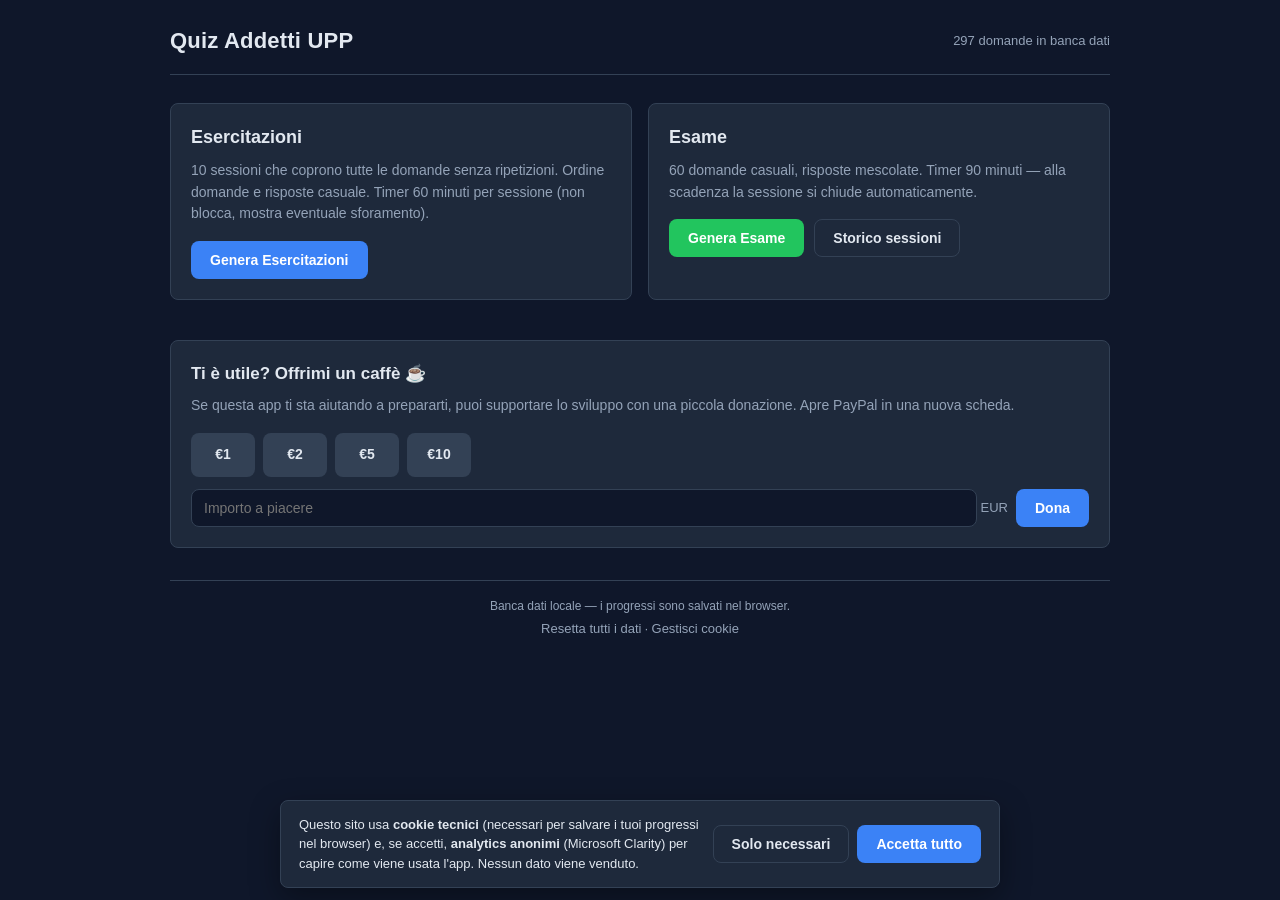
==== src/index.html @ b1b4d47c "feat: new summary page and some fix" ====
<!doctype html>
<html lang="it">
<head>
  <meta charset="utf-8" />
  <meta name="viewport" content="width=device-width, initial-scale=1" />
  <title>Quiz Addetti UPP — Generatore</title>
  <link rel="stylesheet" href="app.css" />
</head>
<body>
  <div id="app"></div>
  <script id="quiz-data" type="application/json">[{"id":1,"page":1,"question":"Lei presta servizio come Addetto all'Ufficio per il Processo presso la sezione civile di un Tribunale. Una mattina, il Magistrato referente le assegna con urgenza la predisposizione della bozza di un provvedimento su una materia che lei non ha ancora avuto modo di approfondire, precisando che il documento dovrà essere pronto entro il mattino seguente. Prima che lei possa chiedere chiarimenti o ricevere indicazioni più precise, il Magistrato si reca in udienza e risulta irreperibile per il resto della giornata. Come si comporterebbe in questa situazione?","answers":["Avvia la ricerca sulla materia, consultando le banche dati giuridiche e gli orientamenti della sezione per inquadrare il caso. Dopo aver studiato il fascicolo e identificato i nodi giuridici centrali, predispone la bozza del provvedimento. Infine, invia il documento al Magistrato via e-mail, corredandolo di una nota in cui illustra le scelte operate, segnala i punti su cui l'orientamento giurisprudenziale non è univoco e indica le questioni che richiedono un suo riscontro prima della sottoscrizione.","Visto il poco tempo disponibile, effettua una ricerca sulla materia selezionando le pronunce più immediate tra quelle reperibili nelle banche dati e concentrandosi sui nodi giuridici che ritiene più chiari. Poi, predispone una bozza parziale che riflette quanto individuato, lasciando in sospeso i passaggi argomentativi più complessi. Infine, la invia al Magistrato via e-mail, segnalando le lacune rilevate e chiedendogli le indicazioni necessarie per completarla prima della sottoscrizione.","Constatata la propria limitata familiarità con la materia, reputa che predisporre la bozza in autonomia, senza indicazioni precise, rischierebbe di produrre un risultato di scarsa utilità. Pertanto, si dedica alle attività ordinarie già pianificate, riservandosi di avviare il lavoro sulla bozza non appena il Magistrato rientrerà dall'udienza per ricevere le direttive necessarie, contando sul fatto che il tempo residuo sarà comunque sufficiente per completarla entro la mattina successiva."],"correct_index_original":0},{"id":2,"page":1,"question":"Lei è Addetto all'Ufficio per il Processo presso la sezione civile di un Tribunale. Rientrato in ufficio dopo alcuni giorni di assenza per malattia, lei constata che le comunicazioni telematiche relative ai fascicoli in sua gestione si sono accumulate senza essere state lette né smistate. Lei sa che, tra queste, potrebbero esservi depositi di atti con scadenze ravvicinate che, se non gestiti tempestivamente, rischiano di produrre ricadute sulla regolare trattazione dei procedimenti. Come si comporterebbe in questa situazione?","answers":["Effettua una ricognizione delle comunicazioni accumulate, classificandole per tipologia e urgenza, così da individuare i depositi con scadenze ravvicinate. Poi, gestisce prioritariamente questi ultimi, coordinandosi con la cancelleria per gli adempimenti necessari e informando il Magistrato delle situazioni che richiedono un intervento immediato. Infine, segnala l'accaduto al Presidente di Sezione, proponendo una procedura condivisa per evitare analoghi accumuli nei periodi di assenza futuri.","Scorre le comunicazioni accumulate basandosi sull'oggetto e sul mittente per individuare quelle che sembrano segnalare scadenze ravvicinate. Poi, si occupa della loro trasmissione tempestiva alla cancelleria per i relativi adempimenti e aggiorna il registro dei fascicoli interessati. Per le comunicazioni il cui contenuto risulta meno immediato da classificare, predispone un elenco riepilogativo e lo sottopone al Magistrato, chiedendogli indicazioni su quali casi trattare con priorità.","Passa in rassegna rapidamente le comunicazioni accumulate per fare una prima valutazione del volume di lavoro, convinto che quelle davvero urgenti siano già state intercettate dalla cancelleria nel corso dei giorni precedenti. In seguito, si concentra sui fascicoli con udienze già fissate nei giorni successivi, ritenendo che questi abbiano precedenza, e si ripromette di esaminare le comunicazioni con maggiore attenzione una volta esaurita la verifica delle udienze più imminenti."],"correct_index_original":0},{"id":3,"page":1,"question":"Lei opera come Addetto all'Ufficio per il Processo presso la sezione civile di un Tribunale. Durante la preparazione della scheda di un fascicolo in vista della prossima udienza, lei si accorge che l'ultima memoria istruttoria depositata risulta sottoscritta da un difensore diverso da quello originariamente costituito, senza che risulti alcuna nuova nomina né alcun atto di sostituzione. Lei sa che, se la questione non viene chiarita subito, potrebbe incidere sulla regolare trattazione del procedimento e richiedere un rinvio. Come si comporterebbe in questa situazione?","answers":["Si coordina con la cancelleria per verificare se vi siano atti depositati telematicamente non ancora inseriti nel fascicolo. Una volta accertata l'effettiva assenza di nomine o atti di sostituzione, redige una nota in cui documenta la questione, illustra i possibili riflessi processuali e suggerisce di richiedere alla parte interessata la regolarizzazione della nomina prima dell'udienza. Infine, la trasmette al Magistrato con anticipo, per consentirgli di adottare i provvedimenti necessari.","Segnala nella scheda preparatoria la difformità rilevata nella sottoscrizione dell'ultima memoria istruttoria, indicando al Magistrato che il difensore firmatario non corrisponde a quello originariamente costituito in giudizio. In seguito, trasmette la scheda al Magistrato, evidenziando che la regolarità della sottoscrizione andrà necessariamente verificata prima dell'udienza. Infine, si rende disponibile per effettuare eventuali ulteriori approfondimenti che il Magistrato riterrà opportuni.","Completa la scheda del fascicolo concentrandosi sulle questioni di merito che reputa rilevanti per la trattazione, considerando la difformità nella sottoscrizione una questione di carattere meramente formale che il Magistrato potrà agevolmente gestire nel corso dell'udienza. Quindi, trasmette a quest'ultimo la scheda come di consueto, ritenendo che segnalare ogni irregolarità formale riscontrata nei fascicoli rallenterebbe inutilmente il proprio lavoro di preparazione delle udienze."],"correct_index_original":0},{"id":4,"page":2,"question":"Lei è Addetto all'Ufficio per il Processo presso la sezione civile di un Tribunale. Organizzando i fascicoli per le udienze della settimana successiva, lei scopre che l'aula assegnata al Magistrato referente per una delle giornate risulta contestualmente attribuita anche ad un altro giudice della sezione per lo stesso orario. I difensori di entrambe le udienze sono già stati convocati e, qualora il problema non venisse risolto, si rischierebbe di dover rinviare almeno una delle due udienze, con conseguenti disagi per le parti. Come si comporterebbe in questa situazione?","answers":["Verifica nel sistema gestionale se vi siano ulteriori aule disponibili per quella giornata, così da avere un quadro completo della situazione. Sulla base di quanto emerso, contatta il Magistrato referente ed il Dirigente amministrativo, illustra il problema nel dettaglio e prospetta le possibili soluzioni operative, per consentire loro di adottare la decisione più adeguata nel minor tempo possibile. Infine, si mette a disposizione per supportare l'attuazione della soluzione individuata.","Sottopone il problema al Magistrato referente, illustrandogli la situazione nel dettaglio e chiedendogli di coordinarsi il prima possibile con l'altro giudice coinvolto per trovare una soluzione condivisa. Nel frattempo, verifica nel sistema gestionale se vi siano aule disponibili per quella giornata, così da fornire al Magistrato referente un'informazione utile per orientare il confronto. Infine, resta in attesa di ricevere un riscontro prima di aggiornare la programmazione della settimana.","Annota la sovrapposizione rilevata tra le questioni da tenere sotto controllo e riprende le attività di organizzazione dei fascicoli per le altre udienze in programma. Del resto, considerando che manca ancora del tempo prima delle udienze interessate, ritiene sia probabile che la situazione venga rilevata dai Magistrati coinvolti o dal personale della segreteria nel corso delle normali attività di programmazione. Se così non dovesse essere, provvederà a segnalare quanto riscontrato."],"correct_index_original":0},{"id":5,"page":2,"question":"Lei opera come Addetto all'Ufficio per il Processo presso la sezione civile di un Tribunale. Gestendo le comunicazioni successive ad un'udienza, lei si accorge che un provvedimento del Magistrato è stato inviato per errore all'indirizzo PEC del difensore della controparte anziché a quello del difensore destinatario. Il provvedimento contiene indicazioni processuali rilevanti: il difensore destinatario non ne è ancora a conoscenza, mentre la ricevuta di apertura conferma che la controparte ha già letto il messaggio. Come si comporterebbe in questa situazione?","answers":["Comunica l'errore al Magistrato, documentando l'accaduto, inclusi gli indirizzi PEC coinvolti e l'orario di invio, ed evidenziando che la controparte ha già avuto accesso a informazioni riservate. Dunque, suggerisce di valutare l'adozione di un provvedimento che neutralizzi l'asimmetria informativa creatasi tra le parti e di segnalare subito l'episodio al Responsabile della protezione dei dati dell'ufficio. Intanto, provvede all'invio corretto del provvedimento al difensore destinatario.","Provvede all'invio corretto del provvedimento al difensore destinatario, ritenendo che questa sia la priorità più urgente. Poi, informa il Magistrato, riferendogli che il provvedimento è stato recapitato per errore alla controparte e che quest'ultima ne ha già preso visione. Infine, una volta segnalata la situazione, verifica se vi siano altri errori di recapito nella stessa sessione di comunicazioni post-udienza, per accertarsi che l'episodio sia isolato, e riprende le attività ordinarie.","Trasmette il documento al legale corretto, valutando questa azione come l'intervento prioritario da effettuare. Del resto, reputa che l'errore, seppur spiacevole, abbia natura meramente tecnica e che la controparte, una volta resasi conto di aver ricevuto il messaggio per sbaglio, si asterrà sicuramente dall'utilizzarne il contenuto in modo scorretto. Infine, riprende le altre attività di comunicazione post-udienza, non reputando necessario, per il momento, informare il Magistrato dell'accaduto."],"correct_index_original":0},{"id":6,"page":2,"question":"Lei presta servizio come Addetto all'Ufficio per il Processo presso la sezione civile di un Tribunale. Organizzando il materiale in preparazione delle udienze della settimana successiva, lei constata che alcuni atti relativi a procedimenti pendenti da diversi anni, non sono stati scannerizzati e, quindi, non risultano presenti nel fascicolo telematico. Considerando che le udienze sono fissate a breve, lei è consapevole che il Magistrato, non visualizzando tali atti, rischia di non considerarli nell'ambito della trattazione. Come si comporterebbe in questa situazione?","answers":["Individua gli atti mancanti nel fascicolo telematico e verifica la presenza di originali cartacei, ordinandoli in base alla data prevista per l'udienza. Successivamente, sollecita la cancelleria per garantire la scansione prioritaria dei documenti più urgenti e, nel frattempo, informa il Magistrato mettendogli a disposizione le copie cartacee. Infine, propone una verifica sistematica dei fascicoli datati prima di ogni sessione, per intercettare tempestivamente criticità analoghe.","Rende noto al Magistrato che alcuni atti di procedimenti datati risultano assenti dal fascicolo telematico perché non digitalizzati, indicandogli i procedimenti interessati, calendarizzati nella settimana successiva. Poi, chiede alla cancelleria se sia possibile effettuare la scansione dei documenti mancanti prima della loro trattazione, verificando i tempi necessari per completare l'operazione. Infine, resta in attesa di conferma per stabilire quali fascicoli potranno essere integrati in tempo.","Prepara il materiale per le udienze basandosi sugli atti presenti nel fascicolo telematico, ritenendo che la documentazione digitalizzata rappresenti il riferimento ufficiale per la trattazione dei procedimenti. Inoltre, considera che la scansione e l'inserimento degli atti nel sistema rientrino tra le competenze della cancelleria e che, quindi, segnalare carenze nella digitalizzazione esuli dal proprio incarico. Dunque, consegna al Magistrato il materiale telematico nella sua forma attuale."],"correct_index_original":0},{"id":7,"page":3,"question":"Nell'ambito del suo incarico come Addetto all'Ufficio per il Processo con funzioni di supporto statistico presso la sezione civile di un Tribunale, il Presidente di Sezione le chiede di fornire entro il pomeriggio i dati aggiornati sui procedimenti pendenti per una riunione urgente. Verificando il registro informatico, lei constata però che numerosi esiti di udienza delle ultime settimane non sono ancora stati registrati a sistema dalla cancelleria, rendendo impossibile elaborare un report attendibile. Come si comporterebbe in questa situazione?","answers":["Informa la cancelleria della richiesta del Presidente e della necessità di inserire con urgenza i dati mancanti. Contestualmente, avvia la predisposizione del report con le informazioni già disponibili, aggiornandolo progressivamente a mano a mano che la cancelleria completa le registrazioni, per rispettare la scadenza. Infine, consegna il report al Presidente di Sezione, proponendo di stabilire una scadenza fissa settimanale per l'aggiornamento del registro da parte della cancelleria.","Contatta la cancelleria per sollecitare l'inserimento degli esiti mancanti. Poi, informa il Presidente di Sezione, riferendogli che i dati non sono aggiornati a causa delle registrazioni non ancora completate dalla cancelleria e chiedendogli se sia possibile posticipare la data di consegna del report. Infine, in attesa di un riscontro, verifica nel registro informatico quanti esiti risultino mancanti, rimandando l'elaborazione dei dati a quando la cancelleria avrà completato le registrazioni.","Ritiene che i dati disponibili offrano comunque un quadro rappresentativo della situazione. Quindi, elabora il report con le informazioni presenti nel registro e lo consegna al Presidente entro la scadenza prevista, presentandolo come un documento aggiornato e completo. Infatti, reputa che, qualora il Presidente dovesse rilevare delle incongruenze nel corso della riunione, lei potrà sempre giustificarle con la natura dinamica dei dati statistici, soggetti a continui aggiornamenti."],"correct_index_original":0},{"id":8,"page":3,"question":"Lei presta servizio come Addetto all'Ufficio per il Processo presso la sezione civile di un Tribunale. Verificando il calendario delle udienze in preparazione della settimana successiva, lei si accorge che un'udienza con diversi fascicoli è stata fissata in un giorno in cui il Magistrato referente ha comunicato di non poter essere presente per un impegno istituzionale sopraggiunto all'ultimo momento. Le comunicazioni ai difensori sono già state inviate e la data si avvicina, rendendo necessario un intervento tempestivo per evitare disagi. Come si comporterebbe in questa situazione?","answers":["Verifica nel calendario se vi siano slot disponibili nelle settimane successive per un eventuale rinvio, per fornire informazioni complete al Magistrato referente e al Presidente di Sezione. Quindi, informa questi ultimi, illustrando l'udienza coinvolta, i fascicoli iscritti e le date disponibili per il rinvio. In base alle indicazioni ricevute, si coordina con la cancelleria per predisporre gli adempimenti necessari, curando le comunicazioni ai difensori con il massimo anticipo possibile.","Informa il Magistrato referente, illustrandogli l'udienza coinvolta e i fascicoli iscritti, chiedendogli come intenda procedere per gestire il conflitto con l'impegno istituzionale sopraggiunto e rimettendo a lui ogni valutazione in merito. Intanto, recupera dai fascicoli i recapiti di tutti i difensori già convocati per quella data e li raccoglie in un elenco riepilogativo ordinato per fascicolo, per poter gestire le comunicazioni necessarie nel momento in cui la questione sarà definita.","Suppone che il Magistrato referente sia già al corrente della sovrapposizione e stia provvedendo autonomamente a gestirla, considerato che l'impegno istituzionale era stato comunicato proprio da lui. Quindi, si dedica alla preparazione degli altri fascicoli in programma e, intanto, continua a predisporre le schede dell'udienza coinvolta come di consueto, convinto che il Magistrato comunicherà eventuali modifiche al calendario con il tempo necessario per adottare i provvedimenti del caso."],"correct_index_original":0},{"id":9,"page":3,"question":"Prestando servizio come Addetto all'Ufficio per il Processo presso la sezione civile di un Tribunale, dopo una settimana di udienze particolarmente intensa, lei si trova a dover gestire contemporaneamente numerosi adempimenti post- udienza con scadenze concentrate nello stesso giorno. Le attività comprendono comunicazioni alle parti, trasmissione di atti a diversi uffici giudiziari e aggiornamento dei registri informatici, e riguardano fascicoli di natura e complessità differenti. Come si comporterebbe in questa situazione?","answers":["Analizza gli adempimenti classificandoli per urgenza e impatto processuale, privilegiando le comunicazioni alle parti con scadenze più ravvicinate e gli atti la cui mancata trasmissione potrebbe pregiudicare i diritti delle parti. Poi, definisce un ordine di priorità e informa il Presidente di Sezione, condividendo con lui il piano di lavoro elaborato. Infine, una volta approvato, procede secondo l'ordine stabilito, garantendo che gli adempimenti più critici siano completati entro i termini.","Data la mole di lavoro che si trova a gestire, decide di procedere con gli adempimenti post-udienza nell'ordine in cui si presentano, cercando di completarne il maggior numero possibile. Nello specifico, si concentra sulle comunicazioni alle parti, rimandando la trasmissione degli atti e l'aggiornamento dei registri a un momento successivo. Infine, informa il Magistrato degli adempimenti ancora in sospeso e dell'approccio operativo seguito, così da tenerlo aggiornato sulla situazione.","Valuta di iniziare dall'aggiornamento dei registri, ritenendolo il compito più immediato e facilmente completabile. Se, nonostante l'impegno profuso, si renderà conto di non riuscire a gestire tutte le attività previste entro la scadenza, informerà il Presidente di Sezione e gli chiederà come poter procedere. Del resto, reputa che, per poter garantire un lavoro di livello qualitativo, sia necessario avere tempo sufficiente per potersi occupare di ogni adempimento in modo adeguato."],"correct_index_original":0},{"id":10,"page":4,"question":"Lei è stato da poco assegnato come Addetto all'Ufficio per il Processo presso la sezione civile di un Tribunale. Verificando il calendario delle udienze in preparazione della settimana successiva, lei constata che un fascicolo per il quale il Magistrato aveva già disposto la rimessione in decisione risulta nuovamente fissato a udienza dalla cancelleria. I difensori delle parti hanno già ricevuto comunicazione della nuova data e il Magistrato non è ancora a conoscenza dell'accaduto. Come si comporterebbe in questa situazione?","answers":["Consulta il sistema informatico per accertare che la disposizione di rimessione in decisione sia stata correttamente registrata. Quindi, informa il Magistrato dell'accaduto e, parallelamente, si coordina con la cancelleria per revocare la convocazione ai difensori già comunicata, garantendo che vengano avvisati con il massimo anticipo possibile. Infine, estende la verifica anche agli altri fascicoli in calendario, accertando che non vi siano ulteriori errori analoghi da correggere.","Segnala l'errore alla cancelleria, illustrando la situazione e chiedendo al personale di revocare la convocazione già inviata ai difensori. Quindi, riprende le altre attività di preparazione delle udienze in programma, annotando nel proprio registro di lavoro l'accaduto per tenerne traccia e verificare che, nei giorni successivi, la cancelleria abbia provveduto alla revoca e che i difensori siano stati correttamente avvisati. In caso contrario, provvederà ad informare il Magistrato.","Dopo aver riscontrato l'errore, prova ad accedere al sistema informatico per rimuove autonomamente il fascicolo dal calendario delle udienze, ritenendo che questa sia la soluzione più rapida per correggere subito la situazione. Successivamente, riprende le altre attività di preparazione dei fascicoli, convinto di aver gestito la questione nel modo più efficiente possibile, senza creare allarmismi, e che la modifica apportata al sistema sia sufficiente a regolarizzare la criticità rilevata."],"correct_index_original":0},{"id":11,"page":4,"question":"Svolgendo una ricerca giurisprudenziale come Addetto all'Ufficio per il Processo presso la sezione civile di un Tribunale su un gruppo di cause seriali, lei scopre che l'orientamento consolidato della sezione, su cui si basa la trattazione di queste cause, poggia su una pronuncia che è stata successivamente cassata dalla Corte di Cassazione. Questa circostanza potrebbe incidere significativamente sulla definizione di tutti i procedimenti analoghi ancora pendenti. Come si comporterebbe in questa situazione?","answers":["Approfondisce la pronuncia della Cassazione, ricostruendone il contenuto e valutandone le implicazioni per ciascuna delle cause seriali. Poi, predispone una nota per il Magistrato, in cui illustra il contrasto tra l'orientamento consolidato e il nuovo indirizzo della Corte, evidenziando i procedimenti che potrebbero richiedere una revisione dell'impostazione seguita. Infine, la trasmette al Magistrato, per consentirgli di valutare come ridefinire l'approccio alla trattazione delle cause.","Esamina la pronuncia della Cassazione, cercando di coglierne i tratti essenziali rispetto all'orientamento consolidato della sezione. Quindi, trasmette al Magistrato gli estremi della pronuncia, segnalando che potrebbe incidere sulla trattazione delle cause seriali. Infine, circoscrive la propria analisi alle cause con udienza più ravvicinata, predisponendo una sintesi delle possibili implicazioni processuali, e rimanda l'esame dei restanti procedimenti ad un momento successivo.","Individua la pronuncia della Corte di Cassazione e la inserisce nel materiale giurisprudenziale da trasmettere al Magistrato, considerandola una fonte utile per completare il quadro di riferimento relativo alle cause seriali. Successivamente, invia il materiale al Magistrato nella forma in cui è stato raccolto, ritenendo che aggiungere commenti o valutazioni personali alle pronunce raccolte potrebbe introdurre inesattezze interpretative. Infine, riprende le altre attività in programma."],"correct_index_original":0},{"id":12,"page":4,"question":"Nel corso del suo servizio come Addetto all'Ufficio per il Processo presso la sezione civile di un Tribunale, riesaminando una scheda preparatoria già consegnata al Magistrato, lei si accorge di aver commesso un errore: ha indicato che tutte le parti si sono regolarmente costituite, mentre in realtà una di esse risulta assente dal giudizio. Lei sa che il Magistrato potrebbe aver già impostato la trattazione sulla base di questa informazione errata e che l'udienza è prevista tra due giorni. Come si comporterebbe in questa situazione?","answers":["Verifica nel fascicolo lo stato effettivo della parte indicata come assente, accertando se si tratti di una contumacia da dichiarare o di una costituzione tardiva non ancora registrata. Quindi, informa il Magistrato dell'errore commesso, trasmettendogli una scheda corretta che riflette la situazione reale delle parti. Infine, estende la verifica agli altri elementi della scheda, accertando che non vi siano ulteriori imprecisioni da correggere prima dell'udienza.","Contatta il Magistrato per segnalargli l'errore commesso nella scheda, illustrandogli la difformità riscontrata tra quanto indicato e la situazione reale delle parti in giudizio. In seguito, gli invia una e-mail con un riepilogo di quanto comunicato, così da consentirgli di impostare correttamente la trattazione prima dell'udienza. Infine, aggiorna la scheda nel proprio registro di lavoro, annotando la correzione apportata e le informazioni trasmesse al Magistrato.","Provvede alla correzione della scheda, aggiornando l'indicazione relativa alla parte non costituita, e la ritrasmette al Magistrato. In seguito, annota la correzione apportata, così da tenerne traccia e fornire eventuali spiegazioni qualora le venissero richieste. Infine, riprende le altre attività, convinto che il giudice, consultando la versione aggiornata, disponga di tutte le informazioni necessarie per impostare correttamente la trattazione prima dell'udienza."],"correct_index_original":0},{"id":13,"page":5,"question":"Prestando servizio come Addetto all'Ufficio per il Processo presso la sezione civile di una Corte d'Appello, durante lo spoglio di un fascicolo, lei rileva che i verbali delle udienze istruttorie di primo grado non sono stati inclusi nella trasmissione degli atti da parte del Tribunale, rendendo impossibile ricostruire la base fattuale della sentenza impugnata. L'udienza d'appello è fissata tra dieci giorni e il Tribunale, da lei già contattato, non è ancora in grado di indicarle quando provvederà alla trasmissione. Come si comporterebbe in questa situazione?","answers":["Informa della situazione il Magistrato relatore- referente, illustrandogli le lacune documentali riscontrate e le possibili ricadute sulla trattazione. Parallelamente, invia una richiesta formale al Tribunale sollecitando la trasmissione urgente dei verbali, fissando un termine compatibile con la data dell'udienza. Infine, segnala la criticità al Presidente di Sezione, fornendogli un quadro completo della situazione e dei contatti già avviati, così da tenerlo aggiornato sull'evolversi della questione.","Chiama nuovamente il Tribunale per sollecitare la trasmissione urgente dei verbali mancanti, evidenziando la data imminente dell'udienza e chiedendo al personale di fornirle almeno una stima dei tempi necessari. In seguito, informa della situazione il Magistrato relatore-referente, evidenziando che lei ha già provveduto a richiedere quanto necessario. Infine, continua ad occuparsi delle attività di spoglio dei fascicoli, augurandosi che il Tribunale le fornisca aggiornamenti il prima possibile.","Una volta riscontrata la mancanza dei verbali nel fascicolo, annota la lacuna nella scheda preparatoria che trasmette al Magistrato relatore-referente, segnalando la questione tra gli elementi da verificare prima dell'udienza. Successivamente, riprende le attività di spoglio degli altri fascicoli, ritenendo che i dieci giorni ancora disponibili costituiscano un margine sufficiente affinché il Tribunale, preventivamente avvisato, provveda autonomamente a integrare tutta la documentazione mancante."],"correct_index_original":0},{"id":14,"page":5,"question":"Nel ruolo di Addetto all'Ufficio per il Processo presso l'UPP intersezionale di una Corte d'Appello, lei gestisce le spese prenotate a debito. Svolgendo tale attività, constata che, per diverse decine di procedimenti definiti, i relativi Fogli Notizie non sono mai stati chiusi, generando un significativo arretrato. In questo contesto, il Dirigente amministrativo la informa che è imminente una verifica ministeriale sulla regolarità di questi adempimenti e le chiede di intervenire con urgenza. Come si comporterebbe in questa situazione?","answers":["Mappa l'arretrato distinguendo i Fogli Notizie per anno di definizione e complessità degli adempimenti residui. Su questa base, predispone un piano di recupero con priorità e tempistiche specifiche, e lo sottopone al Dirigente, proponendogli un raccordo operativo con la cancelleria per la gestione dell'arretrato. Una volta ottenuta l'approvazione, avvia le chiusure secondo le priorità individuate, fornendo aggiornamenti periodici al Dirigente in vista della verifica ministeriale.","Sceglie di avviare la lavorazione dai Fogli Notizie che, a suo giudizio, possano essere chiusi più rapidamente, per completare il maggior numero possibile di chiusure prima della verifica. Intanto, informa il Dirigente dell'intervento in corso e del criterio adottato, rinviando ad un momento successivo la lavorazione dei fascicoli più complessi. Infatti, spera che il recupero della parte più consistente dell'arretrato sia sufficiente a superare positivamente il controllo ministeriale.","Parte dal presupposto che l'attivazione di un piano straordinario di recupero dell'arretrato esuli dalle proprie ordinarie attribuzioni, che riguardano la gestione corrente dei Fogli Notizie. Dunque, intensifica la lavorazione dei fascicoli che le pervengono, seguendo la normale procedura, rendicontando al Dirigente il carico progressivamente smaltito. Infatti, ritiene che il potenziamento della gestione ordinaria contribuisca nel tempo a ridurre il volume complessivo dell'arretrato."],"correct_index_original":0},{"id":15,"page":5,"question":"Nell'ambito del suo incarico come Addetto all'Ufficio per il Processo presso la sezione civile di un Tribunale, lei riceve dalla cancelleria un fascicolo il cui termine per le verifiche preliminari ex art. 171- bis c.p.c. scade tra soli tre giorni. Il fascicolo presenta numerose questioni da esaminare, tra cui la regolarità delle notifiche e la completezza del contraddittorio, e il Magistrato attende i risultati per adottare i provvedimenti del caso. Come si comporterebbe in questa situazione?","answers":["Stabilisce un ordine di priorità tra le questioni da esaminare in base alla loro rilevanza processuale e avvia le verifiche partendo da quelle più urgenti. Poi, tenendo conto di quanto emerso, predispone un documento riepilogativo per il Magistrato, illustrando gli esiti delle verifiche effettuate. Infine, lo trasmette al giudice evidenziando per ciascuna questione gli elementi rilevanti ai fini della decisione, per consentirgli di adottare i provvedimenti necessari prima della scadenza.","Avvia le verifiche preliminari partendo dalle questioni che ritiene più immediate, concentrandosi sulla regolarità delle notifiche e sulla completezza del contraddittorio. Poi, effettua un breve elenco delle criticità riscontrate e lo trasmette via e mail al Magistrato, riferendogli che alcune questioni potrebbero richiedere un suo intervento prima della scadenza. Infine, prosegue con le verifiche sulle questioni che risultano ancora da esaminare, cercando di completarle nei giorni residui.","Ricevuto il materiale dalla cancelleria, concentra le proprie verifiche sulla regolarità delle notifiche, reputandola la questione più rilevante tra quelle da esaminare entro la scadenza. Quindi, trasmette al Magistrato un riscontro basato esclusivamente su questa verifica, convinto che le altre questioni preliminari rientrino nelle valutazioni di competenza del giudice e che il proprio contributo si esaurisca nel controllo degli aspetti più strettamente formali del procedimento."],"correct_index_original":0},{"id":16,"page":6,"question":"Operando come Addetto all'Ufficio per il Processo presso la sezione civile di un Tribunale, lei gestisce la trasmissione dei fascicoli alla Corte di Cassazione. Nell'espletamento di tale attività, lei riceve comunicazione che un fascicolo inviato alcune settimane prima, è stato restituito dalla Suprema Corte con una nota che si limita a segnalare genericamente l'incompletezza della documentazione, senza indicare nel dettaglio quali atti risultino mancanti. Lei sa che il termine previsto per la regolarizzazione del fascicolo è ravvicinato. Come si comporterebbe in questa situazione?","answers":["Confronta l'elenco degli atti trasmessi con la documentazione ordinariamente richiesta per i ricorsi per Cassazione, individuando le possibili omissioni. Sulla base di quanto emerso, contatta la cancelleria della Suprema Corte per ottenere conferma sulle lacune individuate e orientare con precisione la regolarizzazione. Infine, integra il fascicolo con gli atti risultati mancanti, verifica che la documentazione sia completa e procede con la nuova trasmissione entro la scadenza.","Chiede alla cancelleria della Suprema Corte informazioni più specifiche sull'oggetto della restituzione, augurandosi di ottenere un riscontro il prima possibile che le permetta di rispettare la scadenza. Intanto, scorre la documentazione inviata per confrontarla mentalmente con quella usualmente richiesta in Cassazione, così da orientarsi su quali possano essere state le criticità. Una volta ottenute le indicazioni, integra il fascicolo e procede con la nuova trasmissione.","Trattandosi di una nota generica priva di indicazioni operative, si aspetta che la cancelleria della Suprema Corte invii chiarimenti più dettagliati nei giorni immediatamente successivi. Dunque, per non rischiare di introdurre integrazioni errate o superflue sul fascicolo, ritiene preferibile non adottare iniziative autonome e attendere istruzioni più circostanziate, nella ragionevole aspettativa che queste pervengano prima della scadenza prevista per la regolarizzazione."],"correct_index_original":0},{"id":17,"page":6,"question":"Prestando servizio come Addetto all'Ufficio per il Processo presso la sezione penale di un Tribunale, durante la preparazione dei fascicoli per l'udienza del giorno successivo, lei scopre che un'istanza di dissequestro depositata dal difensore settimane prima, a causa di un sovraccarico di cancelleria, non è stata inserita nel fascicolo né sottoposta al Magistrato. L'udienza di domani è fissata per la decisione nel merito del procedimento e la mancata trattazione dell'istanza comporterebbe un rinvio, con ulteriore dilatazione dei tempi e pregiudizio per l'imputato. Come si comporterebbe in questa situazione?","answers":["Recupera l'istanza tra gli atti non ancora lavorati dalla cancelleria e la inserisce all'interno del relativo fascicolo processuale. Poi, predispone una nota dettagliata che illustra la pendenza e la sua urgenza, trasmettendola lo stesso giorno al Magistrato in vista dell'udienza. Infine, verifica personalmente la completezza degli atti a supporto dell'istanza, così da consentire al Magistrato una piena valutazione e la regolare trattazione dell'udienza del giorno successivo.","Informa il Magistrato del disguido rilevato, riferendogli a grandi linee la situazione e la prossimità dell'udienza fissata per il giorno successivo. Intanto, chiede alla cancelleria di provvedere appena possibile all'inserimento formale dell'atto nel fascicolo processuale, in modo da regolarizzare la posizione. Per il resto, spera che questi adempimenti siano portati a termine in tempo utile per permettere al Magistrato di esaminare l'istanza e di trattare l'udienza senza rinvii.","Presume che un eventuale rinvio dell'udienza rientri nella prassi ordinaria del procedimento penale e non comporti conseguenze tali da richiedere un intervento straordinario sulla situazione. Pertanto, decide di sottoporre l'istanza al Magistrato direttamente il giorno successivo, al momento della trattazione del merito. Del resto, ritiene che il giudice, dopo aver ricevuto la comunicazione in udienza, possa valutare autonomamente la questione nei tempi che riterrà più opportuni."],"correct_index_original":0},{"id":18,"page":6,"question":"Nell'ambito del suo incarico come Addetto all'Ufficio per il Processo presso la sezione civile di un Tribunale, durante la preparazione dei fascicoli per l'udienza fissata tra due giorni, lei individua tra le comunicazioni telematiche pervenute all'ufficio una dichiarazione con cui un testimone, la cui deposizione è stata ammessa dal Magistrato, comunica l'impossibilità a presentarsi per gravi motivi di salute. Il Magistrato e i difensori delle parti non sono ancora a conoscenza dell'accaduto. Come si comporterebbe in questa situazione?","answers":["Verifica che la dichiarazione del testimone riporti le motivazioni dell'impedimento e gli elementi necessari per la sua valutazione. Poi, la trasmette al Magistrato, corredandola di una nota in cui illustra le possibili implicazioni per la trattazione dell'udienza. Infine, dopo un confronto con il Magistrato, si raccorda con la cancelleria per predisporre le comunicazioni ai difensori delle parti, così da consentire a questi ultimi di adottare le iniziative processuali del caso.","Trasmette la dichiarazione del testimone al Magistrato, riferendogli dell'impedimento comunicato e sottolineando la prossimità dell'udienza. Contestualmente, segnala la situazione alla cancelleria, chiedendole di provvedere alle comunicazioni ai difensori delle parti, ritenendo che informarli tempestivamente sia la priorità più urgente da gestire. Successivamente, torna da occuparsi della preparazione degli altri fascicoli previsti per l'udienza del giorno successivo.","Risponde alla comunicazione del testimone confermandogli che l'ufficio ha preso atto dell'impedimento e che la situazione verrà gestita nelle sedi opportune. Quindi, archivia la dichiarazione nel fascicolo telematico, annotandola tra le comunicazioni ricevute in vista dell'udienza. Infine, continua con la preparazione degli altri fascicoli, convinto che la conferma di ricezione inviata al testimone costituisca un adempimento sufficiente a gestire formalmente la situazione."],"correct_index_original":0},{"id":19,"page":7,"question":"In qualità di Addetto all'Ufficio per il Processo presso la sezione civile di un Tribunale, durante la verifica della completezza documentale di un fascicolo in vista della prossima udienza, lei constata che il contributo unificato risulta versato in misura insufficiente rispetto al valore effettivo della causa. Il procedimento è in corso da diversi mesi e si sono già svolte due udienze ma l'irregolarità non è mai stata rilevata, con possibili ricadute sulla regolarità amministrativa del procedimento. Come si comporterebbe in questa situazione?","answers":["Ricostruisce l'entità della differenza tra la somma versata e quella effettivamente dovuta in base al valore della causa risultante dagli atti. Successivamente, informa il Dirigente amministrativo dell'accaduto, illustrandogli l'irregolarità e segnalando la necessità di adottare il provvedimento di integrazione del contributo nei confronti della parte interessata. A questo proposito, si coordina con la cancelleria per avviare i relativi adempimenti e risolvere subito la criticità rilevata.","Comunica al Dirigente l'irregolarità rilevata nel versamento del contributo unificato, riferendogli che la somma versata risulta insufficiente rispetto al valore effettivo della causa e che l'omissione è passata inosservata nel corso delle due udienze già svolte. Poi, non appena il Dirigente le riferirà come risolvere la problematica, lei provvederà a contattare la cancelleria per procedere con i relativi adempimenti. Intanto, riprende la verifica documentale degli altri fascicoli in programma.","Poiché l'omissione è passata inosservata per mesi e il procedimento è proseguito regolarmente, ritiene che intervenire ora rischierebbe soltanto di creare difficoltà e che la problematica potrà essere risolta anche al termine del giudizio. Quindi, decide di riprendere la verifica documentale degli altri fascicoli in programma per l'udienza della settimana successiva, considerando la questione di scarsa rilevanza pratica rispetto alle priorità più immediate di cui lei deve occuparsi."],"correct_index_original":0},{"id":20,"page":7,"question":"Nel ruolo di Addetto all'Ufficio per il Processo presso la sezione civile di un Tribunale, effettuando una ricognizione dei fascicoli pendenti, lei individua un procedimento contrassegnato come urgente che non registra alcuna attività da oltre due mesi. Il Magistrato assegnatario è in congedo per malattia prolungata e il fascicolo non è stato riassegnato, poiché la sua specifica urgenza non era stata segnalata alla Presidenza di sezione al momento del congedo. Dall'esame degli atti, emergono istanze delle parti che necessitano di essere prontamente esaminate. Come si comporterebbe in questa situazione?","answers":["Prende in esame gli atti in questione per individuare le istanze che richiedono un intervento tempestivo. Poi, predispone una nota per la Presidenza di sezione, illustrando la criticità rilevata, proponendo la riassegnazione urgente del procedimento e allegando l'elenco delle istanze che necessitano di una pronta disamina. Infine, propone alla Presidenza di estendere la ricognizione anche agli altri fascicoli del Magistrato in congedo, per intercettare eventuali situazioni analoghe.","Decide di esaminare le istanze più recenti per farsi un'idea della situazione, non ritenendo necessario approfondire nel dettaglio le scadenze processuali e le altre pendenze del fascicolo, almeno per il momento. Sulla base di quanto rilevato, predispone una breve comunicazione per la Presidenza di sezione, descrivendo l'inattività del procedimento. Poi, riprende la ricognizione degli altri fascicoli, augurandosi che la questione venga presa in carico e risolta il prima possibile.","Ragiona sul fatto che, se il fascicolo fosse davvero urgente, le parti avrebbero già sollecitato l'ufficio nel corso dei due mesi trascorsi, e che l'iniziale qualificazione di urgenza risulti ormai smentita dal concreto andamento del procedimento. Quindi, non ritiene necessario attivarsi con apposite segnalazioni alla Presidenza di sezione e riprende la ricognizione degli altri fascicoli, convinto che la questione sarà ripresa direttamente dal Magistrato titolare al rientro dal congedo."],"correct_index_original":0},{"id":21,"page":7,"question":"Lei lavora come Addetto all'Ufficio per il Processo presso la sezione civile di un Tribunale. Verificando le comunicazioni di un procedimento con udienza imminente, constata che, nonostante una parte abbia revocato il mandato al proprio difensore e nominato un nuovo legale, le comunicazioni processuali continuano ad essere erroneamente inviate alla PEC del difensore revocato, con pregiudizio del diritto di difesa della parte che non ha ricevuto le comunicazioni. Come si comporterebbe in questa situazione?","answers":["Identifica gli estremi del nuovo difensore dalla nomina depositata agli atti e verifica il suo indirizzo PEC sull'Albo degli avvocati. Poi, invia al Magistrato una nota, illustrando la situazione riscontrata e sottolineando la presenza nel fascicolo di una nuova nomina. Infine, si raccorda con la cancelleria per l'invio dei nuovi avvisi, indicando il recapito corretto a cui indirizzare le comunicazioni e facendo in modo che si proceda all'inserimento a sistema dell'indirizzo PEC corretto.","Controlla l'indirizzo PEC dalla nomina depositata agli atti e lo comunica alla cancelleria, affinché quest'ultima provveda all'espletamento di tutti gli adempimenti necessari. Poi, segnala al Magistrato la difformità rilevata nel flusso delle comunicazioni, ancora erroneamente inviate alla PEC del difensore revocato. Infine, riprende la verifica delle altre notifiche in programma, ritenendo di avere fornito alla cancelleria tutti gli elementi utili all'adozione dei provvedimenti del caso.","Ritenendo che la gestione delle comunicazioni processuali sia di competenza esclusiva della cancelleria, trasmette a quest'ultima la segnalazione dell'irregolarità, così che vengano posti in essere tutti gli adempimenti tecnici e procedurali necessari al rinnovo delle comunicazioni nei confronti del nuovo difensore costituito. Successivamente, considerando conclusa la propria attività sul procedimento in questione, torna ad occuparsi della verifica delle altre attività ordinarie."],"correct_index_original":0},{"id":22,"page":8,"question":"Da diversi mesi lei lavora come Addetto all'Ufficio per il Processo presso la sezione civile di un Tribunale. Effettuando un controllo sui registri, individua un procedimento classificato come definito nel sistema informatico che, dall'esame del fascicolo cartaceo, risulta invece ancora pendente: l'ultima udienza si era conclusa con un rinvio, correttamente verbalizzato ma non registrato a sistema. Le parti non hanno ricevuto alcuna comunicazione ufficiale sulla nuova data di udienza e sono in attesa da alcune settimane. Come si comporterebbe in questa situazione?","answers":["Incrocia i dati del sistema informatico con il verbale dell'ultima udienza, verificando la data stabilita per il rinvio. Poi, si raccorda con la cancelleria, illustrando la discrepanza e proponendo di disporre l'aggiornamento del registro informatico con la nuova data, da comunicare tempestivamente alle parti. Infine, ripercorre i passaggi procedurali, dall'udienza allo scarico a sistema, per individuare in quale fase si sia prodotta l'omissione e per cercare di circoscriverne le cause.","Cerca di verificare nel verbale dell'ultima udienza la data del rinvio, per avere conferma del giorno esatto che dovrà essere comunicato alle parti. Poi, mette al corrente il Responsabile dell'Ufficio dell'incongruenza rilevata tra la documentazione del fascicolo cartaceo e le risultanze del registro digitale. Infine, tiene traccia della segnalazione nel proprio prospetto di lavoro, in caso di richieste di chiarimento, lasciando che la situazione sia gestita interamente dalla cancelleria.","Classifica l'anomalia riscontrata come un semplice errore tecnico di scarico, destinato ad essere intercettato dai controlli periodici che la cancelleria effettua sui registri informatici. Di conseguenza, si limita a riportare quanto rilevato tra le segnalazioni raccolte durante il proprio turno di lavoro, persuaso che la verifica interna porterà tempestivamente alla correzione dell'errore e alla regolarizzazione del procedimento, senza necessità di ulteriori iniziative da parte sua."],"correct_index_original":0},{"id":23,"page":8,"question":"Lei è Addetto all'Ufficio per il Processo presso la sezione civile di un Tribunale. Un collega AUP, entrato in servizio da poche settimane, le chiede continuamente assistenza e chiarimenti per attività di base come l'inserimento dei dati nei registri informatici e la redazione delle schede preparatorie per le udienze, con continue interruzioni che rallentano significativamente il suo lavoro. Peraltro, l'ufficio non ha previsto alcun percorso di affiancamento strutturato per i nuovi arrivati. Come si comporterebbe in questa situazione?","answers":["Concorda con il collega alcuni momenti dedicati nella giornata in cui affrontare dubbi e chiarimenti, così da evitare che le interruzioni compromettano lo svolgimento del proprio lavoro. Poi, condivide con lui i principali strumenti operativi, come checklist e procedure di riferimento, per favorirne l'autonomia nelle attività di base. Infine, segnala la situazione al Presidente di Sezione e al Direttore di sezione, proponendo l'attivazione di un percorso di affiancamento strutturato per i nuovi arrivati.","Risponde alle richieste del collega a mano a mano che le vengono poste, cercando di dargli indicazioni utili. Nel frattempo, gli suggerisce di annotare i dubbi ricorrenti e di sottoporglieli in un'unica occasione, in un momento più opportuno della giornata, per ridurre le interruzioni. Si augura che, con il passare delle settimane e la graduale familiarizzazione con le procedure dell'ufficio, il collega acquisisca maggiore autonomia nello svolgimento delle attività di base.","Interpreta la situazione come una normale fase di assestamento del nuovo arrivato, destinata a risolversi con la pratica quotidiana e il supporto dei colleghi. Pertanto, invita il collega a cercare le informazioni nei documenti di riferimento dell'ufficio prima di rivolgersi a lei, considerando l'autoapprendimento parte essenziale del processo di inserimento. Del resto, è fiducioso che, con il passare del tempo, il collega saprà organizzarsi nello svolgimento delle sue attività."],"correct_index_original":0},{"id":24,"page":8,"question":"Lavorando come Addetto all'Ufficio per il Processo presso la sezione penale di un Tribunale, lei verifica la regolarità delle notifiche disposte dalla Procura in vista delle udienze fissate nelle prossime settimane. Durante i controlli però, constata che per quattro procedimenti le notifiche non sono state ancora eseguite e i termini per garantire la regolarità della citazione sono ormai stretti. La Procura, da lei contattata, comunica difficoltà operative nel completare gli adempimenti in tempo. Come si comporterebbe in questa situazione?","answers":["Passa al vaglio i quattro procedimenti, identificando quali notifiche risultano mancanti, le date delle relative udienze e i termini specifici da rispettare. In seguito, sulla base di questo quadro, predispone una nota per il Magistrato, illustrandogli la criticità e proponendo le soluzioni praticabili, tra le quali il rinvio preventivo delle udienze più a rischio. Infine, dopo essersi confrontato con il Magistrato, sollecita la Procura affinché predisponga le notifiche il prima possibile.","Riferisce verbalmente al Magistrato la situazione riscontrata sui quattro procedimenti, evidenziando le difficoltà che le sono state comunicate dalla Procura e la prossimità dei termini di notifica. Nel frattempo, prova a sollecitare nuovamente la Procura perché completi quanto prima gli adempimenti mancanti. Infatti, conta sul fatto che, grazie ai solleciti ripetuti, le notifiche possano essere eseguite in tempo utile per consentire la regolare trattazione delle udienze previste.","Inquadra la situazione come una questione di natura operativa, da risolvere attraverso un coordinamento diretto con la Procura, al fine di assicurare il recupero delle notifiche mancanti entro i termini previsti. Per questo motivo, sottopone la problematica al Dirigente amministrativo, riconoscendolo come la figura più adatta ad attivare i necessari raccordi in vista delle udienze imminenti e augurandosi che la direzione proceda con la tempestività richiesta dalla situazione."],"correct_index_original":0},{"id":25,"page":9,"question":"Nel ruolo di Addetto all'Ufficio per il Processo presso la sezione civile di una Corte d'Appello, svolgendo le verifiche previste dall'art. 348-bis c.p.c., lei rileva che la costituzione dell'appellato in un procedimento reca una ricevuta di accettazione elettronica e una ricevuta di avvenuta consegna con date diverse. La discrepanza, di tre giorni, potrebbe determinare la tempestività o tardività della costituzione, con conseguenze rilevanti sulla trattazione dell'appello incidentale. Come si comporterebbe in questa situazione?","answers":["Raccoglie gli elementi necessari a chiarire la questione, verificando le date riportate sulle due ricevute e individuando gli orientamenti giurisprudenziali sul tema. Sulla base del quadro ricostruito, predispone una nota per il Magistrato relatore-referente, illustrando la discrepanza, il profilo giuridico coinvolto e le pronunce rilevanti della Corte di Cassazione. Infine, inserisce gli orientamenti individuati nella banca dati sezionale, rendendoli disponibili per la trattazione di casi analoghi.","Avverte il Magistrato relatore-referente della discrepanza rilevata nel corso delle verifiche, trasmettendogli copia delle due ricevute con le rispettive date e sottolineando la possibile incidenza sulla tempestività della costituzione dell'appellato. A integrazione della segnalazione, richiama alla memoria alcune pronunce di merito sul tema e gliele consegna a supporto del corretto inquadramento giuridico della questione, in vista della sua decisione sull'ammissibilità dell'appello incidentale.","Riconduce la differenza di tre giorni tra le due ricevute ad un semplice disallineamento tecnico, di scarso rilievo pratico e riconducibile ai normali tempi di consegna del sistema telematico. In seguito, sulla base di questo presupposto, svolge regolarmente le verifiche ex 348-bis e riporta nel fascicolo un semplice cenno alla presenza delle due date riscontrate, presumendo che la questione non richieda alcuna considerazione specifica ai fini dell'ammissibilità dell'appello."],"correct_index_original":0},{"id":26,"page":9,"question":"Operando come Addetto all'Ufficio per il Processo presso la sezione civile di un Tribunale, durante lo spoglio di un fascicolo in vista dell'udienza imminente, lei rileva che una memoria istruttoria depositata da una delle parti potrebbe risultare tardiva rispetto ai termini processuali previsti. La memoria è già stata inserita nel fascicolo dalla cancelleria. Il Magistrato non è ancora a conoscenza della questione e potrebbe basare la trattazione dell'udienza su un atto processualmente tardivo. Come si comporterebbe in questa situazione?","answers":["Accerta l'effettiva tardività del deposito, confrontando la data registrata nel SICID con il termine processuale fissato dal giudice. Quindi, documenta la criticità nella scheda preparatoria, riportando le date rilevanti e il riferimento normativo. Infine, sottopone la questione al Magistrato prima dell'udienza, affinché possa valutare l'ammissibilità dell'atto, e propone di inserire la verifica dei termini di deposito tra i controlli standard dello spoglio.","Riscontra che la data di deposito della memoria è successiva alla scadenza del termine e segnala la circostanza al Magistrato, chiedendogli indicazioni su come procedere. Intanto, prosegue con lo studio degli altri aspetti del fascicolo, portando avanti le restanti verifiche preliminari. Infine, si riserva di aggiornare la scheda preparatoria sulla base delle indicazioni che riceverà, ritenendo che sia il Magistrato a dover valutare la rilevanza della questione.","Inserisce la memoria nella scheda preparatoria, documentandone il contenuto al pari degli altri atti depositati dalle parti. Prosegue, quindi, con la preparazione del fascicolo, completando l'analisi degli elementi processuali. Infatti, è convinto che la valutazione della tempestività dei depositi sia una questione strettamente processuale, di esclusiva competenza del Magistrato, il quale dispone degli strumenti per rilevarla autonomamente in sede di trattazione."],"correct_index_original":0},{"id":27,"page":9,"question":"Da qualche mese, lei lavora come Addetto all'Ufficio per il Processo presso la sezione civile di un Tribunale. Controllando i registri informatici, lei scopre che un medesimo procedimento risulta iscritto due volte nel SICID con numeri di ruolo diversi, ciascuno con uno stato di avanzamento differente. Inoltre, l'udienza successiva risulta calendarizzata su uno dei due numeri di ruolo e la cancelleria non si è accorta della duplicazione. Come si comporterebbe in questa situazione?","answers":["Esamina entrambe le iscrizioni nel SICID, confrontando gli atti registrati su ciascun numero di ruolo per individuare quale rifletta lo stato effettivo del procedimento e verificare se vi siano atti mancanti. Quindi, contatta la cancelleria per segnalare l'anomalia e concordare la rettifica prima dell'udienza. Intanto, informa il Magistrato della situazione e delle azioni intraprese, suggerendo un controllo periodico sulle nuove iscrizioni per prevenire duplicazioni future.","Appurata la discrepanza tra la data indicata nel decreto e quella fissata nel ruolo, predispone una bozza di nuovo decreto di citazione con la data corretta. Quindi, informa il Magistrato dell'errore, sottoponendogli la bozza già predisposta e attendendo la sua autorizzazione prima di coinvolgere la cancelleria per la rinnovazione della notifica. Intanto, prosegue con la verifica delle notifiche degli altri procedimenti, in attesa del riscontro del Magistrato.","Pensa che la notifica, essendo già stata eseguita, non possa più essere corretta a questo punto del procedimento. Pertanto, inserisce il fascicolo nel materiale predisposto per l'udienza calendarizzata, augurandosi che il difensore dell'imputato verificherà autonomamente la data corretta attraverso i propri canali. Poi, se l'imputato non dovesse comparire all'udienza, sarà il Magistrato a disporre quanto necessario per sanare l'irregolarità."],"correct_index_original":0},{"id":28,"page":10,"question":"In qualità di Addetto all'Ufficio per il Processo presso la sezione penale di un Tribunale, verificando con congruo anticipo le notifiche per i procedimenti fissati nella settimana successiva, lei si accorge che il decreto di citazione a giudizio, notificato ad un imputato, riporta una data di udienza diversa da quella effettivamente fissata nel ruolo. La notifica è già stata eseguita e l'imputato potrebbe presentarsi nella data errata, con possibili conseguenze sulla validità della citazione e sul regolare svolgimento dell'udienza. Come si comporterebbe in questa situazione?","answers":["Confronta il decreto notificato con il ruolo d'udienza, accertando quale sia la data corretta e verificando se lo stesso errore ricorra in altri procedimenti. Quindi, informa il Magistrato della discrepanza, prospettandogli la necessità di disporre la rinnovazione della notifica con la data esatta e predispone la bozza del nuovo decreto di citazione. Infine, propone di introdurre un controllo di corrispondenza tra decreti e ruolo prima della spedizione delle notifiche.","Rileva la discrepanza tra la data indicata nel decreto di citazione e quella fissata nel ruolo e la segnala prontamente al Magistrato, chiedendogli indicazioni su come procedere. Intanto, prosegue con la verifica delle notifiche dei restanti procedimenti in calendario. Infine, si riserva di predisporre il nuovo decreto di citazione non appena riceverà le indicazioni del Magistrato, confidando che i tempi siano sufficienti per la rinnovazione della notifica.","Annota la discrepanza nella scheda del fascicolo, riportando le due date divergenti tra il decreto notificato e il ruolo. Quindi, prosegue con la verifica delle notifiche degli altri procedimenti in calendario, ritenendo che la valutazione sulla correttezza della notifica e sulle conseguenze processuali sia di esclusiva competenza del Magistrato. Del resto, è convinto che il Magistrato, esaminando la scheda in preparazione dell'udienza, individuerà la soluzione più opportuna."],"correct_index_original":0},{"id":29,"page":10,"question":"Prestando servizio come Addetto all'Ufficio per il Processo presso la sezione civile di una Corte d'Appello, lei gestisce i fascicoli rientrati dalla Cassazione a seguito di annullamento con rinvio. Verificando le assegnazioni, tuttavia, lei constata che uno di questi fascicoli è stato riassegnato allo stesso Magistrato consigliere che aveva redatto la sentenza annullata. Questa circostanza potrebbe configurare un vizio di composizione del collegio, ma il procedimento è già stato calendarizzato. Come si comporterebbe in questa situazione?","answers":["Ricostruisce la composizione del collegio che aveva pronunciato la sentenza annullata, verificando anche la posizione degli altri membri. Quindi, predispone una nota per il Presidente di Sezione, documentando l'incompatibilità riscontrata e proponendo la riassegnazione del fascicolo a un diverso Magistrato consigliere. Infine, suggerisce di introdurre un controllo sistematico sulla composizione dei collegi precedenti tra le verifiche standard sui fascicoli rientrati dalla Cassazione.","Porta la questione all'attenzione del Presidente di Sezione, illustrandogli la circostanza e chiedendogli indicazioni su come procedere con il fascicolo già calendarizzato. Nel frattempo, effettua una ricognizione sui fascicoli più recenti rientrati dalla Cassazione per verificare se presentino situazioni analoghe. Quindi, attende il riscontro del Presidente prima di intraprendere ulteriori azioni, ritenendo che la decisione sulla riassegnazione rientri nelle sue prerogative organizzative.","Prende nota della circostanza nella scheda preparatoria, indicando i dati sulla composizione del collegio precedente, e si dedica allo studio del merito del fascicolo da sottoporre al Magistrato consigliere assegnatario. Reputa, infatti, che le verifiche sulla composizione dei collegi rientrino tra le attribuzioni esclusive del Presidente di Sezione e che il proprio compito sia circoscritto alla preparazione dei fascicoli per la trattazione in udienza."],"correct_index_original":0},{"id":30,"page":10,"question":"Nel ruolo di Addetto all'Ufficio per il Processo presso la sezione civile di un Tribunale, effettuando un controllo sulla regolarità dei fascicoli definiti, lei scopre che, per diversi procedimenti, le sentenze depositate alcuni mesi prima non sono mai state comunicate ai difensori delle parti. Le parti potrebbero, quindi, non essere a conoscenza dell'avvenuto deposito. Come si comporterebbe in questa situazione?","answers":["Raccoglie dal SICID i dati relativi a ciascun procedimento interessato, mappando le sentenze prive di comunicazione e i rispettivi termini di deposito. Quindi, informa il Direttore della cancelleria, documentando le omissioni riscontrate perchè adotti i provvedimenti in ordine alle comunicazioni non effettuate. Infine, propone l'introduzione di una verifica periodica sullo stato delle comunicazioni delle sentenze depositate, per prevenire analoghe criticità in futuro.","Effettua un primo controllo sui procedimenti coinvolti, concentrandosi sulle sentenze depositate più di recente. Dunque, predispone un elenco delle omissioni riscontrate e lo trasmette alla cancelleria, perchè adotti gli opportuni provvedimenti. Successivamente, informa il Magistrato della situazione, chiedendogli se ritenga necessario segnalare la questione anche al Presidente di Sezione, e si riserva di completare la verifica sui procedimenti restanti nei giorni seguenti.","Ritiene che l'omissione risale a diversi mesi prima del suo controllo e che le attività ordinarie in programma richiedano attenzione prioritaria. Pertanto, inserisce una nota riepilogativa tra le verifiche effettuate e prosegue con la preparazione dei fascicoli per le udienze imminenti, riservandosi di sottoporre la questione al Magistrato nel prossimo incontro programmato, convinto che qualche giorno di attesa in più non modifichi una situazione che si è già protratta per mesi."],"correct_index_original":0},{"id":31,"page":11,"question":"Lavorando come Addetto all'Ufficio per il Processo presso la sezione civile di un Tribunale, consultando il SICID, lei si accorge che una sentenza è stata pubblicata e comunicata alle parti. Verificando il provvedimento pubblicato, tuttavia, lei nota che si tratta di una bozza preliminare priva della firma del Magistrato. Il difensore di una delle parti ha già ricevuto la comunicazione e potrebbe aver preso visione del documento. Come si comporterebbe in questa situazione?","answers":["Data l'urgenza della situazione, avvisa il Magistrato, richiedendogli la versione definitiva della sentenza. Intanto, sollecita la cancelleria affinché sospenda ogni ulteriore comunicazione. Ottenuta la versione firmata della sentenza, si adopera prontamente per la risoluzione del problema dell'erronea pubblicazione secondo le indicazioni impartite dal Magistrato e dal Direttore di cancelleria.","Verifica nel SICID quali difensori abbiano ricevuto la comunicazione contenente la bozza, per circoscrivere l'ampiezza del problema. Quindi, sottopone la questione al Magistrato, illustrandogli la situazione e chiedendogli indicazioni su come procedere alla sostituzione del documento pubblicato. Intanto, predispone un elenco delle comunicazioni errate già recapitate, da trasmettere alla cancelleria per l'esecuzione delle decisioni che verranno disposte dal Magistrato.","Considera che l'errore sia riconducibile alla cancelleria, responsabile della pubblicazione del documento errato. Pertanto, segnala la questione al personale di cancelleria, invitandolo a verificare l'accaduto e a provvedere alla rettifica. Quindi, prosegue con lo studio degli altri fascicoli in programma, essendo certo che la cancelleria provvederà ad intraprendere ogni azione necessaria."],"correct_index_original":0},{"id":32,"page":11,"question":"Da qualche settimana, lei lavora come Addetto all'Ufficio per il Processo presso la sezione civile di un Tribunale. Esaminando il calendario delle prossime udienze, si imbatte in un procedimento per il quale le parti avevano raggiunto un accordo conciliativo, ma che figura ancora iscritto nel ruolo con udienze future programmate. Lo scarico dell'udienza in cui era avvenuta la conciliazione non è stato completato nel sistema e comunicazioni di rinvio sono state inviate ai difensori. Come si comporterebbe in questa situazione?","answers":["Recupera dal fascicolo il verbale di conciliazione, ricostruendo gli adempimenti mancanti nel SICID. Poi, aggiorna il Magistrato sulla situazione e si coordina con la cancelleria per completare lo scarico, curando anche l'invio ai difensori di una comunicazione rettificativa sull'intervenuta definizione. Infine, condivide la criticità con il team dell'Ufficio per il Processo, proponendo di definire una procedura comune per la verifica degli scarichi successivi alle conciliazioni.","Avvia un confronto con la cancelleria per chiarire la mancata registrazione dello scarico, concordando le modalità di rettifica nel SICID e di rimozione delle udienze erroneamente fissate dal calendario. Poi, sottopone la situazione al Magistrato, illustrandogli quanto emerso. Intanto, raccoglie i riferimenti dei difensori destinatari delle comunicazioni di rinvio, così da poterli contattare tempestivamente una volta concordata con il Magistrato la corretta modalità di rettifica.","Registra l'incongruenza riscontrata, segnalandola informalmente alla cancelleria con una e-mail in cui indica il numero del procedimento e le udienze erroneamente programmate nel calendario. In seguito, continua con la preparazione dei fascicoli in programma, giudicando che lo scarico nel SICID e la gestione delle comunicazioni ai difensori rientrino nella responsabilità della cancelleria. Eventualmente, tornerà sulla questione qualora la cancelleria dovesse sollecitare un suo intervento."],"correct_index_original":0},{"id":33,"page":11,"question":"Nel ruolo di Addetto all'Ufficio per il Processo presso la sezione civile di un Tribunale, preparando un fascicolo per la trasmissione alla Corte d'Appello, lei rinviene al suo interno alcuni documenti riservati relativi a un procedimento diverso, coinvolgente soggetti minori di età. Questi atti non avrebbero dovuto essere inclusi e la loro trasmissione ad un altro ufficio costituirebbe una violazione della riservatezza. Il fascicolo deve partire entro la giornata. Come si comporterebbe in questa situazione?","answers":["Individua gli atti estranei, separandoli dal fascicolo e verificando che la documentazione restante sia completa. Dunque, riferisce al Magistrato l'accaduto e la provenienza del materiale, per consentirne la restituzione al fascicolo corretto. Ricevuta l'autorizzazione, completa la trasmissione alla Corte d'Appello nei tempi previsti. Infine, condivide il problema con il gruppo di lavoro dell'Ufficio per il Processo, suggerendo un controllo di coerenza documentale prima di ogni trasmissione.","Estrae i documenti estranei dal fascicolo e li ripone separatamente in un luogo sicuro, così da poter procedere con la trasmissione del fascicolo alla Corte d'Appello entro la giornata. Dunque, invia una e-mail al Magistrato per segnalare sinteticamente l'accaduto e completa l'invio. Nei giorni successivi, attenderà un suo riscontro per definire la restituzione degli atti al fascicolo di provenienza, confidando che l'episodio non comporti ulteriori complicazioni.","Rimuove discretamente i documenti estranei dal fascicolo, riponendoli in un cassetto per restituirli in un secondo momento alla cancelleria. Quindi, completa la preparazione del fascicolo e procede alla sua trasmissione alla Corte d'Appello entro la giornata, gestendo autonomamente la questione nell'interesse della continuità operativa dell'ufficio. Infine, convinto di aver scongiurato il problema di violazione della riservatezza, riprende le altre attività ordinarie."],"correct_index_original":0},{"id":34,"page":12,"question":"Lavorando come Addetto all'Ufficio per il Processo presso la sezione civile di una Corte d'Appello, durante lo studio di un fascicolo pendente da oltre due anni, lei scopre che il difensore di una parte aveva depositato un'istanza di trattazione urgente, fondata sulle gravi condizioni di salute del proprio assistito, rimasta inevasa. L'istanza non è mai stata portata all'attenzione del Magistrato consigliere relatore né segnalata al Presidente di Sezione. Come si comporterebbe in questa situazione?","answers":["Approfondisce la verifica sul deposito dell'istanza, accertando la data di presentazione e la mancanza di riscontro nel fascicolo e di circostanze sopravvenute sulle condizioni di salute dell'assistito. Quindi, predispone una nota riepilogativa e la sottopone al consigliere relatore e al Presidente di Sezione, proponendo per il futuro un monitoraggio specifico delle istanze di trattazione urgente depositate dai difensori.","Sottopone l'istanza al consigliere relatore, descrivendogli la situazione e l'esigenza di una trattazione prioritaria. Nel frattempo, verifica nel fascicolo la presenza di altri atti del difensore contenenti aggiornamenti sulle condizioni di salute dell'assistito. Quindi, riprende le altre attività, dedicandosi allo studio degli altri fascicoli d'udienza.","Reputa che, dato il tempo ormai trascorso dal deposito dell'istanza, un ulteriore ritardo di qualche giorno non modifichi la situazione processuale. Pertanto, annota la circostanza nella scheda preparatoria con le informazioni essenziali e la consegna al consigliere relatore nei tempi ordinari. Riprende, quindi, lo studio degli altri fascicoli, convinto che sarà il consigliere a valutare la rilevanza dell'istanza e a disporre i provvedimenti del caso."],"correct_index_original":0},{"id":35,"page":12,"question":"Da alcuni mesi lei lavora come Addetto all'Ufficio per il Processo presso la sezione civile di un Tribunale. Verificando i depositi telematici in vista della prossima udienza, lei riscontra che un atto processuale depositato da un difensore tramite il PCT risulta illeggibile a causa di un file corrotto. Il termine per il deposito è scaduto il giorno precedente e non è chiaro se il contenuto dell'atto sia recuperabile. L'udienza è fissata a breve. Come si comporterebbe in questa situazione?","answers":["Esegue più tentativi di apertura del file, utilizzando programmi diversi per accertarsi dell'irrecuperabilità del documento. Poi, porta la questione all'attenzione del Magistrato, illustrando l'esito delle verifiche e le ricadute sull'udienza imminente. Ricevute le indicazioni, si coordina con la cancelleria per gli adempimenti necessari. Infine, condivide la criticità nel team dell'Ufficio per il Processo, suggerendo di inserire una verifica di leggibilità tra i controlli ordinari sui depositi telematici.","Tenta l'apertura del file con alcuni programmi e ne verifica l'irrecuperabilità. Constatata l'illeggibilità del contenuto, segnala la circostanza al Magistrato, chiedendogli se ritenga opportuno disporre un rinvio dell'udienza o procedere diversamente. Nel frattempo, avvisa la cancelleria dell'anomalia sul deposito. Riprende, quindi, lo spoglio degli altri fascicoli in programma, riservandosi di intervenire nuovamente sul deposito solo dopo aver ricevuto disposizioni dal Magistrato.","Presume che la corruzione del file sia riconducibile a un malfunzionamento del PCT o del sistema del difensore, elementi estranei alla propria sfera operativa. Pertanto, prosegue con la preparazione degli altri fascicoli in programma, ritenendo che il difensore si accorgerà autonomamente del problema una volta verificata la ricezione del proprio deposito e provvederà a contattare direttamente la cancelleria per eventuali integrazioni o chiarimenti."],"correct_index_original":0},{"id":36,"page":12,"question":"In qualità di Addetto all'Ufficio per il Processo presso la sezione penale di un Tribunale, supportando l'ufficio esecuzione, lei riscontra che i dati anagrafici del condannato registrati nel sistema SICP non corrispondono a quelli riportati nella sentenza divenuta irrevocabile. La discrepanza riguarda il luogo e la data di nascita e potrebbe far sì che l'ordine di esecuzione venga indirizzato a una persona diversa da quella effettivamente condannata. Come si comporterebbe in questa situazione?","answers":["Ricostruisce i dati corretti confrontando la sentenza con gli atti identificativi del fascicolo. Poi, predispone una nota tecnica che documenta la discrepanza e le fonti consultate, da sottoporre al Magistrato referente dell'ufficio esecuzione per le determinazioni del caso. Intanto, si coordina con la cancelleria per bloccare l'emissione dell'ordine. Infine, suggerisce di inserire un controllo di corrispondenza anagrafica tra sentenza e SICP tra le verifiche standard dell'ufficio esecuzione.","Riscontrata la difformità dei dati anagrafici, segnala la circostanza al Magistrato dell'esecuzione, trasmettendogli un prospetto con le informazioni divergenti rilevate nei documenti. Intanto, chiede alla cancelleria di verificare se analoghi disallineamenti siano presenti in altri fascicoli dell'ufficio. Quindi, sospende gli adempimenti preparatori sul fascicolo, riservandosi di aggiornare il SICP non appena il Magistrato avrà chiarito quale sia la versione corretta dei dati.","Giudica che una lieve discrepanza sui dati anagrafici non sia tale da incidere sulla corretta identificazione del condannato, poiché nome e cognome restano comunque coerenti tra i documenti. Pertanto, procede con gli adempimenti dell'ufficio esecuzione come di consueto, convinto che eventuali incongruenze sui dati di nascita saranno agevolmente intercettate e corrette nei passaggi successivi del procedimento esecutivo dal personale della cancelleria o dalle autorità incaricate."],"correct_index_original":0},{"id":37,"page":13,"question":"Prestando servizio come Addetto all'Ufficio per il Processo presso la sezione civile di un Tribunale, lei deve trasmettere alla Procura della Repubblica copia degli atti di un procedimento in cui il Magistrato ha rilevato elementi che potrebbero integrare un reato e ne ha disposto la trasmissione al PM. Mentre prepara la trasmissione, tuttavia, lei si rende conto che il fascicolo risulta incompleto: infatti, mancano due verbali di udienza e la documentazione bancaria depositata dall'attore, tutti atti potenzialmente rilevanti per le valutazioni della Procura. Come si comporterebbe in questa situazione?","answers":["Esamina il fascicolo e il SICID per individuare gli atti mancanti e le loro collocazioni originali. Poi, contatta la cancelleria per recuperare i verbali e la documentazione bancaria, integrandoli nella copia da trasmettere. In seguito, aggiorna il Magistrato sulla situazione e sui tempi previsti per il completamento del fascicolo. Infine, prepara una nota per il team dell'Ufficio per il Processo in cui condivide spunti operativi per la gestione delle future trasmissioni ad altri uffici.","Chiede alla cancelleria di recuperare con urgenza i due verbali di udienza e la documentazione bancaria depositata dall'attore, così da poter integrare il fascicolo prima dell'invio alla Procura. Dunque, comunica al Magistrato l'incompletezza riscontrata. Poi, mette da parte la pratica, attendendo il ritrovamento degli atti da parte della cancelleria, confidando che i tempi residui siano sufficienti per trasmettere il fascicolo completo alla Procura entro i termini previsti.","Circoscrive la trasmissione agli atti attualmente disponibili nel fascicolo, presumendo che siano sufficienti per una prima valutazione della Procura in ordine ai fatti rilevati dal Magistrato. Dunque, colloca i verbali di udienza e la documentazione bancaria mancanti tra le possibili integrazioni successive e procede all'invio nei tempi previsti, certo che la Procura, qualora necessiti di ulteriori atti, potrà sollecitarli attraverso gli ordinari canali di scambio tra gli uffici."],"correct_index_original":0},{"id":38,"page":13,"question":"Da qualche mese lei lavora come Addetto all'Ufficio per il Processo presso la sezione civile di un Tribunale. Studiando un fascicolo classificato come causa seriale e inserito in un'udienza con trattazione rapida, lei scopre che il procedimento coinvolge una questione giuridica complessa e peculiare, che richiede una trattazione incompatibile con le altre udienze seriali. Il tempo previsto nel calendario è insufficiente per una trattazione adeguata e l'udienza è fissata tra pochi giorni. Come si comporterebbe in questa situazione?","answers":["Identifica gli elementi di complessità del fascicolo, ricostruendo le questioni giuridiche peculiari che lo distinguono dalle cause seriali. Quindi, sottopone al Magistrato un'analisi documentata, prospettandogli di estrarre il procedimento dall'udienza seriale e rifissarlo in una sessione con tempi adeguati. Poi, si coordina con la cancelleria per comunicare il rinvio, se concesso dal Magistrato. Infine, raccomanda di introdurre una verifica della classificazione dopo lo spoglio di ogni fascicolo.","Inserisce nella scheda preparatoria una nota sulla complessità del fascicolo, riportando le principali questioni giuridiche emerse dalla prima lettura degli atti. Quindi, la consegna al Magistrato prima dell'udienza, evidenziandogli verbalmente l'incompatibilità con la trattazione seriale. Intanto, si dedica alla preparazione degli altri fascicoli in programma, riservandosi di approfondire la questione qualora il Magistrato glielo richieda e confidando che possa valutare l'opportunità di un rinvio.","Compila la scheda preparatoria secondo il modello adottato per i fascicoli seriali, riportando le informazioni essenziali sulle parti e l'oggetto del procedimento, come di consueto. Poi, consegna la documentazione al Magistrato insieme agli altri fascicoli dell'udienza, persuaso che eventuali adattamenti del calendario rientrino tra le prerogative del Magistrato, il quale potrà disporre un rinvio direttamente in sede di udienza qualora ritenga la trattazione rapida inadeguata al caso."],"correct_index_original":0},{"id":39,"page":13,"question":"Nel ruolo di Addetto all'Ufficio per il Processo presso la sezione civile di una Corte d'Appello, lei scopre che, per un procedimento già discusso in camera di consiglio, il Magistrato consigliere relatore è stato trasferito in altra sede senza completare la stesura della sentenza. Il fascicolo non è stato riassegnato, il termine per il deposito è prossimo e nessun altro membro del collegio ha preso in carico la redazione del provvedimento. Come si comporterebbe in questa situazione?","answers":["Data l'imminenza del termine di deposito, si reca dal Presidente di Sezione per rappresentare la situazione, illustrando la cronologia del fascicolo. Intanto, predispone un riepilogo degli atti e delle attività svolte in camera di consiglio, utile al Magistrato consigliere che verrà individuato per la stesura. Infine, condivide con il team dell'Ufficio per il Processo una proposta per monitorare i fascicoli con sentenza pendente in caso di trasferimento del relatore.","Riferisce al Presidente di Sezione la mancata riassegnazione del fascicolo, evidenziando l'avvicinarsi del termine di deposito. Nel frattempo, si rivolge alla cancelleria per verificare l'esistenza di eventuali istruzioni rilasciate al momento del trasferimento del Magistrato consigliere. Quindi, riprende le altre attività in programma, essendo sicuro che il Presidente si attiverà tempestivamente per l'individuazione di un nuovo consigliere incaricato della stesura.","Ritiene che portare la vicenda all'attenzione del Presidente di Sezione possa alimentare valutazioni sfavorevoli sul collegio e generare frizioni interne evitabili. Pertanto, accantona momentaneamente la questione, auspicandosi che l'eventuale ritardo possa rientrare nella prassi del deposito tardivo, tollerata dalla sezione in casi eccezionali, senza particolari conseguenze formali sull'andamento del procedimento o sulla posizione professionale del Magistrato consigliere trasferito."],"correct_index_original":0},{"id":40,"page":14,"question":"Lavorando come Addetto all'Ufficio per il Processo presso la sezione civile di un Tribunale, lei collabora all'organizzazione dei turni di udienza con i cancellieri. Verificando la programmazione della settimana successiva, lei constata che per una giornata di udienze non risulta assegnato alcun cancelliere, a causa di assenze contemporanee non previste. L'udienza comprende diversi fascicoli già calendarizzati e i difensori sono stati regolarmente avvisati. Come si comporterebbe in questa situazione?","answers":["Individua eventuali cancellieri di altre sezioni o non impegnati per quella giornata, raccogliendo opzioni utili per la copertura. Intanto, aggiorna il Magistrato e si rivolge al Dirigente e al capo cancelleria, facendogli presente quanto riscontrato e prospettando le alternative possibili. Infine, sensibilizza il capo cancelleria sull'opportunità di predisporre un elenco di reperibilità tra il personale disponibile per coperture d'emergenza nei casi di assenze concomitanti.","Segnala la mancata copertura al Dirigente e al capo della cancelleria, trasmettendo l'elenco delle udienze calendarizzate per quella giornata e chiedendo la cortesia di individuare una soluzione tempestiva. Nel frattempo, informa il Magistrato dell'udienza, illustrandogli brevemente la criticità riscontrata. Si dedica, poi, all'aggiornamento del calendario delle altre udienze, riservandosi di ricontattare i superiori qualora la situazione dovesse protrarsi senza evoluzioni positive.","Segnala la criticità al capo cancelleria con una e-mail informativa, evidenziando l'assenza simultanea dei cancellieri e ritenendo che tale concomitanza costituisca un evento imprevedibile e imputabile a circostanze esterne. Quindi, riprende le altre attività di programmazione settimanale, convinto che il capo cancelleria provvederà autonomamente ad individuare un cancelliere sostitutivo tra il personale dell'ufficio e a comunicarlo in tempo utile."],"correct_index_original":0},{"id":41,"page":14,"question":"Nel ruolo di Addetto all'Ufficio per il Processo presso la sezione civile di un Tribunale. Al termine di un'udienza a cui ha partecipato in supporto al Magistrato occupandosi materialmente della verbalizzazione, lei si accorge, rileggendo il verbale, di aver trascritto in modo inesatto una dichiarazione resa da un testimone e questo potrebbe incidere sulla valutazione della prova. Il verbale è stato chiuso e il Magistrato, che non si è accorto dell'incongruenza durante la rilettura, si è allontanato dall'ufficio. Come si comporterebbe in questa situazione?","answers":["Rilegge il verbale, cercando di ricostruire il contenuto della dichiarazione del testimone, avvalendosi dei propri appunti di udienza e individuando la parte trascritta in modo inesatto. Quindi, avvisa subito il Magistrato dell'errore riscontrato, illustrandogli la discrepanza e rappresentandogli l'opportunità di risentire eventualmente il testimone. Infine, discute con il team dell'Ufficio per il Processo la criticità, per individuare una prassi di rilettura del verbale prima della chiusura.","Si impegna per ricostruire mentalmente la discrepanza tra la dichiarazione effettivamente resa dal testimone e quella trascritta nel verbale. Dunque, prepara un appunto con la correzione da apportare, in attesa di sottoporla al Magistrato il prima possibile e farsi dare indicazioni su come procedere. Intanto, prosegue con gli adempimenti post-udienza degli altri fascicoli, sperando che il verbale possa essere rettificato senza complicazioni prima della successiva udienza.","Rilegge il verbale e, pur individuando la discrepanza, la reputa marginale rispetto al contenuto complessivo della deposizione. Pertanto, procede con gli adempimenti post-udienza come di consueto, ritenendo che la testimonianza mantenga piena utilizzabilità nel giudizio e che un intervento formale di rettifica rischierebbe di complicare inutilmente l'iter. Eventualmente, in occasione del prossimo incontro con il Magistrato, accennerà alla questione qualora se ne presenti l'occasione."],"correct_index_original":0},{"id":42,"page":14,"question":"Lavorando come Addetto all'Ufficio per il Processo presso la sezione civile di un Tribunale, lei viene informato che un altro collega AUP, assegnato allo stesso magistrato, ha cessato improvvisamente il servizio. Verificando lo stato dei fascicoli che questi aveva in carico, emerge che diverse schede preparatorie risultano incomplete e che tre udienze sono fissate entro la settimana. Il Magistrato assegnatario non è ancora a conoscenza della situazione e il tempo disponibile per completare le schede è molto ridotto. Come si comporterebbe in questa situazione?","answers":["Effettua una ricognizione dei fascicoli del collega, distinguendo le schede con lacune sostanziali da quelle con integrazioni marginali, a partire dai tre fascicoli con udienza imminente. Dunque, aggiorna il Magistrato e il Presidente di Sezione, presentando un piano operativo per il completamento del lavoro. Infine, affronta con il team dell'Ufficio per il Processo la definizione di una procedura per il subentro in caso di cessazioni improvvise.","Avvia l'esame dei fascicoli delle tre udienze imminenti, concentrandosi sulle parti più immediate delle schede rimaste incomplete. Poi, avvisa il Magistrato dell'accaduto, trasmettendogli l'elenco dei fascicoli coinvolti e chiedendogli come sarà distribuito il lavoro residuo. Nel frattempo, prosegue con la preparazione delle schede secondo l'ordine originario, auspicando che la situazione trovi una soluzione condivisa prima dell'udienza più prossima.","Pensa che segnalare subito la situazione al Magistrato possa creare allarme ingiustificato, dato che il collega potrebbe aver condiviso informalmente lo stato di avanzamento dei fascicoli prima della cessazione del servizio. Pertanto, prosegue con le proprie attività, attendendo che il Magistrato sollevi autonomamente la questione, fiducioso che nei prossimi giorni emergano indicazioni dalla dirigenza sulla gestione dei fascicoli rimasti orfani."],"correct_index_original":0},{"id":43,"page":15,"question":"Da qualche mese lei lavora come Addetto all'Ufficio per il Processo presso la sezione civile di un Tribunale. Preparando un fascicolo per la prossima udienza, lei riscontra che un documento più volte richiamato negli atti di entrambe le parti non risulta mai depositato, né in formato cartaceo né nel sistema telematico. L'udienza è fissata tra due giorni e la trattazione potrebbe essere condizionata dall'assenza di questo documento. Come si comporterebbe in questa situazione?","answers":["Ripercorre i richiami al documento presenti negli atti delle parti per valutarne la rilevanza ai fini della trattazione, verificando nel PCT l'eventuale presenza del file tra i depositi del fascicolo non ancora associati. Poi, porta all'attenzione del Magistrato la questione, suggerendo di assegnare alle parti un breve termine per il deposito. Infine, Infine, raccomanda ai colleghi dell'Ufficio per il Processo di adottare un controllo incrociato tra atti e documenti in sede di spoglio.","Esegue una ricerca nel sistema telematico, verificando se il documento sia stato caricato con denominazione diversa o allegato ad altro fascicolo. Non reperendolo, inserisce nella scheda preparatoria una nota dettagliata sulla mancanza del documento, riportando i richiami presenti negli atti delle parti. Poi, per non perdere troppo tempo, riprende con la preparazione degli altri aspetti del fascicolo, lasciando che la questione emerga in udienza per la valutazione del Magistrato.","Liquida la questione come un dettaglio istruttorio minore e completa la scheda preparatoria evidenziando la corposità delle memorie depositate. In aggiunta, corredata la scheda con una sintesi dei punti controversi, la consegna al Magistrato nei tempi ordinari, confidando che le parti, vista la centralità del documento per le rispettive difese, si presenteranno all'udienza con copia dello stesso pronta da produrre su eventuale sollecitazione del giudice."],"correct_index_original":0},{"id":44,"page":15,"question":"In qualità di Addetto all'Ufficio per il Processo presso la sezione civile di un Tribunale, lei riceve dalla cancelleria un consistente numero di fascicoli da studiare, tutti aventi la stessa data di udienza fissata tra soli quattro giorni. Tuttavia, il volume di lavoro è manifestamente superiore a quanto gestibile nel tempo disponibile con il consueto livello di approfondimento e il Magistrato è in attesa delle schede preparatorie per organizzare la trattazione e predisporre i tempi di discussione. Come si comporterebbe in questa situazione?","answers":["Effettua uno screening dei fascicoli, raggruppandoli per materia e complessità e individuando le cause seriali definibili con orientamenti consolidati. Poi, elabora un piano con le priorità e lo condivide con il Magistrato, indicandogli tempi realistici di consegna delle schede. Infine, verifica con i colleghi del team la possibilità di supportarla sul lavoro residuo. Infine, segnala al Presidente di Sezione la necessità di rivedere i criteri di trasmissione dei fascicoli dalla cancelleria.","Avvia lo studio dei fascicoli, partendo da quelli con maggior numero di memorie depositate, ritenendoli più complessi e, quindi, quelli che richiedono più tempo. Poi, predispone le schede dei casi che riesce a chiudere nel tempo disponibile e trasmette al Magistrato un elenco delle pratiche non ancora esaminate. Riprende, poi, il lavoro sugli altri fascicoli, impegnandosi a terminarli nel minor tempo possibile e sperando che il Magistrato valuti come gestire l'eccedenza in sede di udienza.","Si attiene all'ordine in cui i fascicoli gli sono stati trasmessi dalla cancelleria, affrontandoli secondo la sequenza originaria di consegna. Si dedica, poi, nel tempo disponibile alla preparazione delle schede con il consueto metodo di lavoro, convinto che, qualora non riuscisse a completarle tutte entro la data dell'udienza, sarà il Magistrato a disporre un rinvio parziale dei fascicoli non ancora istruiti, come avviene abitualmente nella sezione nei casi di sovraccarico del ruolo."],"correct_index_original":0},{"id":45,"page":15,"question":"Lei opera come Addetto all'Ufficio per il Processo presso la sezione civile di un Tribunale. Un pomeriggio, un tirocinante assegnato alla stessa sezione le riferisce di aver inavvertitamente discusso i dettagli di un fascicolo riservato con un collega di un'altra sezione durante una pausa. Il fascicolo contiene dati sensibili relativi alle parti e il tirocinante, preoccupato per le conseguenze, le chiede consiglio su come procedere. Come si comporterebbe in questa situazione?","answers":["Ascolta con attenzione il racconto del tirocinante, cercando di comprendere la portata delle informazioni divulgate e l'identità del collega coinvolto. Poi, gli suggerisce di riferire tempestivamente l'accaduto al Magistrato formatore, offrendosi di aiutarlo a impostare la comunicazione. Infine, porta la vicenda all'interno del team dell'Ufficio per il Processo, proponendo un momento di approfondimento sugli obblighi di riservatezza durante le pause e nei contesti informali.","Ascolta il tirocinante e gli conferma la rilevanza dell'episodio sotto il profilo della riservatezza, invitandolo a mantenere la massima discrezione con altri colleghi. Quindi, gli raccomanda di informare al più presto il Magistrato formatore, affinché possa valutare come gestire la questione. Torna poi al proprio lavoro, confidando che il tirocinante segua scrupolosamente l'indicazione ricevuta e che il Magistrato formatore disponga le eventuali misure necessarie.","Rassicura il tirocinante, dicendogli che si tratta di un episodio minore, verificatosi in un contesto informale e circoscritto a un collega della stessa amministrazione, pertanto privo di ripercussioni significative. Gli raccomanda, però, di prestare maggiore attenzione in futuro e di evitare di sollevare formalmente la questione, per scongiurare inutili allarmismi, persuaso che l'episodio non avrà conseguenze se nessuno lo porterà all'attenzione dei superiori."],"correct_index_original":0},{"id":46,"page":16,"question":"Lei è Addetto all’Ufficio per il Processo presso la sezione civile di un Tribunale. Durante un'udienza in una causa complessa di diritto societario, il Magistrato le chiede di verificare contemporaneamente nel sistema SICID alcuni dati relativi a un fascicolo collegato, mentre lei sta verbalizzando le dichiarazioni del perito che sta rendendo chiarimenti orali sulla propria relazione. Tuttavia, svolgere entrambe le attività contemporaneamente comporterebbe il rischio di perdere parti della dichiarazione del perito. Come si comporterebbe in questa situazione?","answers":["Rappresenta al Magistrato, con discrezione, l'impossibilità di svolgere le due attività in parallelo senza compromettere la qualità della verbalizzazione. Pertanto, propone di dare priorità alla trascrizione delle dichiarazioni del perito, rinviando la consultazione del SICID alla prima pausa utile o al termine dell'audizione. Infine, si impegna a trasmettere al Magistrato i dati richiesti, non appena disponibili, senza interrompere la regolare prosecuzione dell'udienza.","Avvia la verbalizzazione delle dichiarazioni del perito, alternandola con rapide consultazioni del SICID per recuperare i dati richiesti dal Magistrato. Poi, durante i passaggi più tecnici dell'audizione, cerca di annotare le parole chiave, per riprendere successivamente il contenuto integrale a memoria. Al termine dell'udienza, completa il verbale sulla base delle proprie annotazioni, nella speranza che la ricostruzione possa mantenere il senso complessivo delle dichiarazioni rese in aula.","Si impegna a eseguire entrambe le attività contemporaneamente, annotando il contenuto delle dichiarazioni del perito in modo generico quando la consultazione del SICID nel sistema richiede più attenzione. Al termine dell'udienza, chiude il verbale e lo trasmette per gli adempimenti successivi, fiducioso che la parte sostanziale delle dichiarazioni sia stata riportata correttamente e che eventuali imprecisioni non producano conseguenze rilevanti nel corso del successivo iter del procedimento."],"correct_index_original":0},{"id":47,"page":16,"question":"Da diversi mesi lei lavora come Addetto all'Ufficio per il Processo presso la sezione civile di un Tribunale. Il giorno prima di un'udienza, il Magistrato le sottopone alcune osservazioni sul fascicolo in vista della trattazione. Confrontando le rispettive annotazioni, lei si rende conto che il Magistrato sta lavorando su una versione del fascicolo che non include gli ultimi atti depositati dalle parti nei giorni precedenti, i quali potrebbero risultare rilevanti ai fini della corretta trattazione dell'udienza. Come si comporterebbe in questa situazione?","answers":["Estrae dal PCT gli ultimi atti depositati dalle parti e individua gli elementi non ancora presi in esame dal Magistrato. Quindi, gli consegna la versione aggiornata del fascicolo, affiancandola con una sintesi delle novità rilevanti per l'udienza del giorno successivo. Infine, condivide con i colleghi dell'Ufficio per il Processo l'opportunità di adottare un metodo di allineamento tra AUP e Magistrato sugli atti depositati prima di ogni udienza.","Segnala al Magistrato la presenza di ulteriori atti depositati dalle parti nei giorni precedenti, offrendosi di trasmetterglieli. Quindi, predispone l'elenco dei nuovi documenti e li inoltra via e-mail al Magistrato per una sua consultazione autonoma. Riprende, poi, la preparazione dei restanti fascicoli in programma per l'udienza, confidando che il Magistrato abbia il tempo necessario per integrare questi atti nelle proprie valutazioni prima della trattazione del giorno successivo.","Ritiene che la presenza di nuovi atti depositati a ridosso dell'udienza rappresenti una circostanza abituale, che il Magistrato potrà verificare autonomamente consultando il PCT il giorno stesso della trattazione. Pertanto, prosegue con la preparazione degli altri fascicoli in programma, persuaso che il giudice, in fase di trattazione, avrà modo di esaminare direttamente in udienza gli eventuali atti non ancora considerati e di adottare le determinazioni necessarie."],"correct_index_original":0},{"id":48,"page":16,"question":"Lei è stato assegnato come Addetto all'Ufficio per il Processo presso la sezione civile di un Tribunale. Una mattina, arrivando in ufficio, lei constata che un'infiltrazione d'acqua, verificatasi durante la notte, ha danneggiato diversi fascicoli cartacei che si trovavano sulla sua scrivania. Purtroppo, alcuni documenti risultano parzialmente illeggibili e, tra i fascicoli coinvolti, ve ne sono tre con udienze programmate nei giorni immediatamente successivi. Come si comporterebbe in questa situazione?","answers":["Isola i fascicoli danneggiati in un luogo asciutto per evitare ulteriori danni e procede alla ricostruzione delle copie digitali dal PCT, concentrandosi sui tre fascicoli con udienza imminente. Poi, aggiorna il Magistrato sullo stato dei fascicoli e sui tempi di ricostruzione. In seguito, segnala al Dirigente l'accaduto, per gli interventi di ripristino dei locali, condividendo alcuni accorgimenti sulla custodia dei fascicoli cartacei, per ridurre il rischio di danni analoghi.","Inizia a stampare gli atti disponibili nel PCT per i tre fascicoli con udienza ravvicinata, per ricostruire rapidamente la documentazione cartacea dei fascicoli. Quindi, informa il Magistrato dell'accaduto e dei danni subiti dalla documentazione. Per i restanti fascicoli coinvolti, si riserva di valutare la portata dei danni nei giorni successivi, confidando che l'asciugatura naturale possa consentire di recuperare parte dei documenti senza interventi ulteriori.","Inquadra la gestione delle infiltrazioni e della conservazione dei fascicoli cartacei come una competenza del Dirigente amministrativo e del personale di cancelleria. Pertanto, inoltra una segnalazione via e-mail al Dirigente descrivendo l'accaduto. Quindi, riprende le consuete attività della giornata, certo che, qualora i danni ai fascicoli con udienza imminente dovessero compromettere la trattazione, sarà il Magistrato a disporre un rinvio d'ufficio prima della data fissata."],"correct_index_original":0},{"id":49,"page":17,"question":"Da alcune settimane lei lavora come Addetto all'Ufficio per il Processo presso la sezione civile di un Tribunale. Controllando le comunicazioni inviate dopo l'ultima udienza, lei si avvede che per un procedimento il sistema ha generato due comunicazioni distinte allo stesso difensore, contenenti indicazioni difformi sulla data della prossima udienza. Il difensore potrebbe aver già ricevuto entrambe le comunicazioni e, in assenza di un chiarimento tempestivo, rischia di presentarsi nella data errata. Come si comporterebbe in questa situazione?","answers":["Accerta quale sia la data corretta della prossima udienza, rileggendo il verbale dell'ultima udienza, ricavando la data di rinvio. Quindi, si coordina con la cancelleria per l'invio immediato di una comunicazione rettificativa al difensore, che chiarisca la data valida. Contestualmente, aggiorna il Magistrato sull'anomalia riscontrata. Infine, segnala l'episodio al gruppo dell'Ufficio per il Processo, per approfondire le cause dell'errore e prevenirle in seguito.","Verifica quale delle due date corrisponda a quella fissata per la prossima udienza, consultando la data risultante dal frontespizio del fascicolo. Poi, chiede alla cancelleria di inviare al difensore una comunicazione di rettifica con la data corretta. In seguito, prosegue con la preparazione degli altri fascicoli, confidando che la comunicazione di rettifica giunga subito al difensore e che il disguido si risolva senza complicazioni per la trattazione dell'udienza.","Valuta l'eventualità di una doppia comunicazione con date difformi come un'anomalia tecnica del sistema destinata a risolversi spontaneamente, poiché il difensore, sulla base dell'ordine cronologico degli invii, saprà riconoscere quale sia la comunicazione valida. Pertanto, prosegue con le altre attività in programma, ritenendo la questione di pertinenza tecnica e comunque risolvibile autonomamente dal difensore alla luce delle informazioni in suo possesso."],"correct_index_original":0},{"id":50,"page":17,"question":"Lei opera come Addetto all'Ufficio per il Processo presso la sezione civile di una Corte d'Appello. Il consigliere relatore le affida l'incarico di studiare l'istruttoria svolta in primo grado in una controversia di responsabilità medica, al fine di predisporre una scheda preparatoria utile alla decisione che il collegio dovrà prendere in un'udienza fissata tra dieci giorni. Il fascicolo che lei deve approfondire contiene oltre duecento pagine di verbali di udienza, una relazione peritale di settanta pagine e le osservazioni dei consulenti di parte. Come si comporterebbe in questa situazione?","answers":["Esamina preliminarmente i motivi d'appello per individuare i profili contestati e focalizzare lo studio sugli aspetti rilevanti. Poi, struttura l'analisi partendo dalla CTU e dalle testimonianze connesse a tali motivi, confrontandole con le osservazioni dei consulenti di parte per evidenziare le criticità metodologiche. Infine, sottopone al consigliere relatore una scheda che ricostruisce i fatti rilevanti, le testimonianze acquisite e le conclusioni peritali con richiami puntuali ai verbali.","Inizia lo studio leggendo in ordine cronologico i verbali di udienza e la relazione peritale, soffermandosi sulle conclusioni del CTU e sulle testimonianze più pertinenti. Poi, redige una bozza di scheda riassumendo i contenuti principali e la sottopone al consigliere relatore, chiedendogli se l'impostazione adottata sia coerente con le esigenze del collegio o se debba approfondire altri aspetti. Infine, prosegue con la lettura delle osservazioni dei CTP, sperando di completare tutto in tempo.","Procede alla lettura integrale del fascicolo seguendo l'ordine in cui sono stati depositati gli atti e riportando nella scheda un riassunto fedele di ciascun documento. Poi, poiché ritiene che la selezione degli elementi rilevanti e la valutazione critica delle risultanze istruttorie e della CTU competano esclusivamente al collegio, consegna al relatore la scheda così redatta, mantenendo un'impostazione meramente descrittiva e rimettendo ogni valutazione al giudizio collegiale."],"correct_index_original":0},{"id":51,"page":17,"question":"Lei è Addetto all'Ufficio per il Processo presso la sezione civile di un Tribunale. Nel completare gli adempimenti pre-udienza per la trattazione fissata il giorno successivo, si accorge che il difensore dell'attore ha depositato telematicamente, la sera precedente, un'istanza di rinvio per legittimo impedimento, allegando un certificato medico attestante una malattia di sette giorni. L'istanza non risulta ancora portata all'attenzione del Magistrato e il difensore del convenuto non è stato informato del deposito. Come si comporterebbe in questa situazione?","answers":["Verifica la bontà dell'istanza e la regolarità del certificato medico allegato, per poi portarli all'attenzione del Magistrato con una nota urgente. Contestualmente, si coordina con la cancelleria predisponendo la bozza di comunicazione di rinvio dell'udienza che andrà inviata alla controparte, non appena il Magistrato avrà assunto le proprie determinazioni. Infine, suggerisce di introdurre un alert automatico sui depositi telematici effettuati nelle ore serali precedenti l'udienza.","Trasmette l'istanza al Magistrato e gli segnala che l'udienza è fissata il giorno successivo. Poi, gli chiede se intenda accogliere la richiesta di rinvio o preferisca trattare comunque la causa, così da sapere come coordinarsi al meglio con la cancelleria per trasmettere tempestivamente le comunicazioni alla controparte. In attesa di ricevere indicazioni, prosegue con gli altri adempimenti pre-udienza in programma, augurandosi che il Magistrato riesca a pronunciarsi entro breve.","Poiché ritiene che la valutazione sull'ammissibilità della richiesta di rinvio competa esclusivamente al Magistrato in sede di trattazione, inserisce l'istanza nel fascicolo telematico insieme agli altri atti e ne annota l'esistenza nella scheda preparatoria, così che il Magistrato possa visionarla in apertura di udienza. Infine, considerando esaurito il proprio compito, prosegue con la preparazione degli altri fascicoli in programma per l'udienza del giorno successivo."],"correct_index_original":0},{"id":52,"page":18,"question":"Lei opera come Addetto all'Ufficio per il Processo presso la sezione civile di un Tribunale. Nel predisporre le schede preparatorie per le udienze della settimana successiva, si accorge che tre giorni prima il difensore dell'attore ha depositato telematicamente un'istanza di anticipazione dell'udienza per sopravvenuta urgenza, motivata dall'aggravamento delle condizioni di salute del proprio assistito in una causa risarcitoria. L'istanza non risulta ancora portata all'attenzione del Magistrato e l'udienza è attualmente fissata tra due mesi. Come si comporterebbe in questa situazione?","answers":["Verifica se sia stata allegata della documentazione medica, per valutare la rilevanza dell'urgenza rappresentata. Poi, controlla nel calendario del ruolo l'esistenza di slot disponibili per un'eventuale anticipazione dell'udienza e sottopone al Magistrato l'istanza, corredata da una sintesi dei profili rilevanti e delle date alternative. Infine, una volta assunto il provvedimento di anticipazione da parte del Magistrato, concorda con la cancelleria la trasmissione delle comunicazioni alle parti.","Segnala immediatamente al Magistrato la presenza dell'istanza depositata tre giorni prima, trasmettendogliela unitamente al certificato medico allegato dal difensore, se presente. Poi, gli chiede se intenda accogliere la richiesta di anticipazione e, in caso affermativo, in quale data ritenga di fissare la nuova udienza. Nel frattempo, prosegue con la predisposizione delle schede per le altre udienze della settimana, confidando che il Magistrato le dia un riscontro entro la fine della giornata.","Ritiene che l'istanza, una volta depositata telematicamente, venga automaticamente portata all'attenzione del Magistrato attraverso le ordinarie procedure di cancelleria. Dunque, prosegue con la predisposizione delle schede preparatorie per le udienze imminenti. In seguito, qualora il Magistrato dovesse segnalarle di non aver ricevuto l'istanza, gli farà presente che il deposito era stato correttamente effettuato dal difensore e che la trasmissione avrebbe dovuto giungerle tramite canali ordinari."],"correct_index_original":0},{"id":53,"page":18,"question":"Lei opera come Addetto all'Ufficio per il Processo presso la sezione civile di un Tribunale. Riordinando i fascicoli delle udienze della settimana entrante, si imbatte in un'istanza di rimessione in termini depositata dal difensore dell'attore, volta ad ottenere l'esibizione di documenti rilevanti ai fini della decisione e motivata da una causa non imputabile. L'istanza è stata depositata in prossimità dell'udienza e il Magistrato referente, impegnato in altri adempimenti, non l'ha ancora esaminata. Come si comporterebbe in questa situazione?","answers":["Vaglia la plausibilità della causa non imputabile addotta e la rilevanza dei documenti di cui si chiede l'esibizione, ricostruendo la cronologia dei termini processuali. Poi, predispone una nota e la consegna al Magistrato affinché ne prenda subito visione. Infine, propone al Presidente di Sezione di inserire tra le attività AUP una verifica sistematica dei depositi tardivi nelle 48 ore precedenti ciascuna udienza, con segnalazione immediata di quelli urgenti ai Magistrati.","Predispone una nota per il Magistrato descrivendo l'oggetto dell'istanza e indicando la data di deposito, lasciandogliela in evidenza sulla scrivania insieme al fascicolo cartaceo. Subito dopo, gli invia un'e-mail chiedendogli se intenda esprimersi sulla rimessione in termini prima dell'udienza o trattarla all'udienza di comparizione. Infine, rimane a disposizione per ogni eventuale approfondimento richiesto e prosegue con il riordino dei fascicoli delle udienze della settimana.","Sottopone immediatamente l'istanza al Presidente di Sezione, chiedendogli di valutare personalmente la questione e di indicare al Magistrato referente come comportarsi, dato che quest'ultimo risulta al momento impegnato in altri adempimenti urgenti. Poi, ritenendo che la delicatezza della rimessione in termini e l'imminenza dell'udienza richiedano una determinazione del Presidente di Sezione, rimane in attesa delle sue indicazioni prima di procedere ulteriormente."],"correct_index_original":0},{"id":54,"page":18,"question":"Lei opera come Addetto all'Ufficio per il Processo presso la sezione civile di un Tribunale. In una settimana particolarmente intensa, deve conciliare tre attività: lo spoglio di trenta fascicoli per le udienze della settimana successiva, una ricerca giurisprudenziale urgente richiesta dal Magistrato su una questione emersa in udienza e la riprogrammazione del ruolo del mese successivo, resa necessaria da un'udienza straordinaria disposta dal Presidente di Sezione. Lei teme che il tempo a disposizione sia insufficiente per riuscire a completare tutto. Come si comporterebbe in questa situazione?","answers":["Effettua una stima dei tempi richiesti da ciascuna attività, individuando le scadenze vincolanti e le attività che possono essere svolte in parallelo, e la condivide con il Magistrato referente per concordare eventuali margini di flessibilità. Poi, avvia la ricerca giurisprudenziale, trattandola come urgenza, e organizza lo spoglio dei trenta fascicoli in base alla data di udienza, iniziando da quelli più prossimi. Infine, riserva le ultime giornate disponibili alla riprogrammazione del ruolo.","Stima sommariamente il tempo necessario per ciascuna attività e, percependo la difficoltà di completarle tutte entro la fine della settimana, chiede al Presidente di Sezione se sia possibile rinviare la riprogrammazione del ruolo alla settimana successiva, così da concentrarsi su spoglio e ricerca. In attesa della sua risposta, avvia la ricerca giurisprudenziale richiesta urgentemente dal Magistrato referente, dedicandovi tutto il tempo necessario, e poi si dedica allo spoglio.","Si dedica alle tre attività nell'ordine con cui gli sono state assegnate, iniziando dallo spoglio dei fascicoli. Infatti, ritiene che ogni compito debba essere portato a termine secondo le indicazioni ricevute e che la definizione delle priorità competa esclusivamente a chi le ha assegnato le attività. Eventualmente, qualora al termine della settimana alcuni adempimenti risultino ancora incompleti, comunicherà al Magistrato quali siano rimasti in sospeso e per quali ragioni."],"correct_index_original":0},{"id":55,"page":19,"question":"Lei è Addetto all'Ufficio per il Processo presso la sezione civile di un Tribunale. Mezz'ora prima dell'inizio di un'udienza istruttoria complessa, nel preparare un fascicolo di antica iscrizione a ruolo per il Magistrato si accorge che mancano nel PCT i verbali delle tre sessioni istruttorie precedenti, essenziali per l'escussione dei testimoni, e che la relazione del CTU risulta presente solo nel fascicolo cartaceo, senza essere stata caricata a sistema. Il Magistrato sta per entrare in aula e si attende il fascicolo completo. Come si comporterebbe in questa situazione?","answers":["Si reca immediatamente in cancelleria per richiedere una copia dei tre verbali istruttori e della relazione del CTU presenti nel fascicolo cartaceo. Poi, informa il Magistrato dell'anomalia rilevata e gli consegna, unitamente alla scheda preparatoria, la copia dei documenti in tempo utile per l'apertura dell'udienza. Al termine della trattazione, verifica insieme alla cancelleria che il fascicolo informatico venga integralmente allineato al cartaceo su tutti gli atti pregressi della causa.","Contatta urgentemente la cancelleria chiedendo di verificare la presenza della CTU e dei verbali nel fascicolo cartaceo e di procedere al loro caricamento immediato nel PCT. Poi, raggiunge il Magistrato in aula e gli accenna brevemente della mancanza di alcuni documenti nel fascicolo telematico. Infine, torna alla propria postazione per monitorare gli aggiornamenti nel PCT, in attesa che la cancelleria completi i caricamenti prima che i documenti mancanti vengano richiesti in udienza.","Consegna il fascicolo al Magistrato così come si presenta nel PCT, ritenendo che, trattandosi di sessioni istruttorie già svolte e di un'antica CTU, la consultazione di tali documenti risulti ininfluente ai fini del corretto svolgimento dell'udienza. Dunque, si reca in aula confidando che la trattazione proceda senza richieste specifiche di esibizione dei documenti e che, se così non fosse, tali richieste potranno trovare accoglimento anche ad udienza conclusa."],"correct_index_original":0},{"id":56,"page":19,"question":"In qualità di Addetto all'Ufficio per il Processo presso un Tribunale, alle ore 09:00 della mattina, lei riceve in rapida successione due richieste urgenti: il Magistrato referente le chiede di predisporre entro un'ora una bozza di ordinanza cautelare con scadenza imminente mentre il Presidente di Sezione la convoca per supportare la predisposizione di una relazione statistica da trasmettere al Ministero entro mezzogiorno. Lei è consapevole che le due attività non possono essere svolte simultaneamente. Come si comporterebbe in questa situazione?","answers":["Individua la sequenza operativa più logica: dedicare la prima ora alla bozza di ordinanza cautelare, la cui scadenza è più stretta e il cui inadempimento avrebbe conseguenze processuali dirette, e le due ore successive al supporto alla relazione statistica. Poi, sottopone il piano al Magistrato referente e al Presidente di Sezione per ottenerne l'approvazione e, una volta confermata la possibilità di procedere in tal modo, avvia la stesura della bozza per poi raggiungere il Presidente alle 10:00.","Informa il Presidente di Sezione che il Magistrato referente le ha chiesto di completare una bozza di ordinanza cautelare entro un'ora. Alla luce della sovrapposizione di tale attività con quella richiesta dal Presidente, chiede a quest'ultimo quale ordine di priorità debba seguire. In attesa delle sue indicazioni, avvia una prima lettura degli atti del procedimento cautelare, confidando che la risposta del Presidente arrivi tempestivamente e le consenta di rispettare entrambe le scadenze.","Decide di rispondere alla convocazione del Presidente di Sezione per rappresentargli l'inconciliabilità delle due richieste pervenutele simultaneamente nel corso della mattinata. In particolare, gli evidenzia che l'assegnazione improvvisa della redazione di una bozza entro un'ora da parte del Magistrato referente rende del tutto impraticabile il proprio supporto alla predisposizione della relazione statistica. Pertanto, gli chiede di chiarire la questione direttamente con il Magistrato referente."],"correct_index_original":0},{"id":57,"page":19,"question":"Lei opera come Addetto all'Ufficio per il Processo presso la sezione civile di un Tribunale. Durante i controlli di regolarità post-udienza, scopre che una sentenza pubblicata tre giorni prima contiene un errore materiale significativo: nel dispositivo risulta invertita l'indicazione delle parti, cosicché il soggetto vittorioso appare come soccombente, con conseguenze potenzialmente rilevanti sull'esecuzione del provvedimento. La sentenza è già consultabile nel PCT ma non risulta ancora notificata alle parti. Come si comporterebbe in questa situazione?","answers":["Confronta il dispositivo con la motivazione della sentenza, per accertare la natura materiale dell'errore. Poi, si reca dal Magistrato estensore per illustrargli l'anomalia riscontrata, evidenziandone le possibili conseguenze sull'esecuzione, e predispone una bozza di ordinanza di correzione ex art. 288 c.p.c. Poi, si coordina con la cancelleria per annotare nel fascicolo telematico la correzione apportata e verifica se altre sentenze dello stesso deposito presentino errori analoghi.","Comunica al Magistrato estensore l'errore riscontrato nel dispositivo, trasmettendogli una nota sintetica che ne descrive le possibili conseguenze sull'esecuzione del provvedimento. Poi, dopo avergli segnalato la possibilità di dover attivare la procedura di correzione ex art. 288 c.p.c., si rivolge ad un collega AUP più esperto per capire come casi analoghi siano stati gestiti nella sezione e raccogliere elementi utili per gestire con maggiore prontezza una situazione simile in futuro.","Appone sul frontespizio del fascicolo un'annotazione sull'errore riscontrato nel dispositivo, così che risulti immediatamente visibile al Magistrato estensore in caso di successiva consultazione. Successivamente, poiché ritiene che la correzione ex art. 288 c.p.c. sia attività riservata esclusivamente al Magistrato e che tale procedura possa avvenire anche su istanza delle parti una volta ricevuta la notifica, prosegue con i controlli di regolarità degli altri fascicoli."],"correct_index_original":0},{"id":58,"page":20,"question":"Lei opera come Addetto all'Ufficio per il Processo con funzioni statistico-informatiche presso un Tribunale. Nell'elaborare il report trimestrale sul disposition time, su incarico del Dirigente Amministrativo, lei rileva un tasso di definizione dei procedimenti civili più elevato rispetto alle attese. Approfondendo l'analisi, scopre che alcune centinaia di fascicoli risultano erroneamente registrati nel SICID come \"definiti per transazione\" invece che come \"pendenti con accordo parziale\". Come si comporterebbe in questa situazione?","answers":["Estrae dal SICID tutti i fascicoli classificati \"definiti per transazione\" e ne verifica la correttezza confrontandoli con i verbali di udienza, quantificando l'entità effettiva dell'errore. Poi, sulla base di ciò, sottopone al Dirigente un piano per la correzione dei fascicoli classificati in maniera erronea, da attuare con il supporto della cancelleria, in tre fasi: identificazione dei casi interessati, rettifica del loro stato nel SICID e verifica finale prima della trasmissione ministeriale.","Esamina un campione di fascicoli classificati come “definiti per transazione” per verificare l’effettiva presenza dell’errore. Poi, segnala al Dirigente la discrepanza rilevata nella classificazione, chiedendo indicazioni sull’eventuale inclusione dei dati errati nel report. Infine, ritenendo che con ogni probabilità le verrà indicato di escludere tali dati, procede con l’elaborazione del report utilizzando esclusivamente i dati corretti, evidenziando in una nota l’esclusione dei dati non conformi.","Completa il report trimestrale estraendo i dati dal SICID nella loro configurazione attuale, ritenendo che l'elaborazione statistica debba rispecchiare fedelmente lo stato delle registrazioni presenti nel sistema. Poi, poiché è convinto che eventuali correzioni debbano essere effettuate direttamente dalla cancelleria, che ha originariamente inserito i dati, trasmette il report al Dirigente secondo la consueta procedura, segnalandogli sinteticamente l'anomalia riscontrata in alcuni fascicoli."],"correct_index_original":0},{"id":59,"page":20,"question":"Lei opera come Addetto all'Ufficio per il Processo presso la sezione civile di un Tribunale. Durante un'udienza istruttoria, nella quale lei sta provvedendo alla verbalizzazione, il Magistrato istruttore improvvisamente si allontana dall'aula per una comunicazione urgente. Pochi minuti dopo, un testimone afferma ad alta voce di aver ricevuto minacce e di temere per la propria incolumità, esplicitando di non voler proseguire con la deposizione al ritorno del Magistrato. Come si comporterebbe in questa situazione?","answers":["Annota puntualmente a verbale le parole del testimone sulle minacce ricevute e sulla volontà di non proseguire con la deposizione. Poi, incarica il commesso di rintracciare con urgenza il Magistrato istruttore per evidenziargli la gravità della situazione. Intanto, invita il testimone a mantenere la calma e a spostarsi in un'area separata dell'aula, così che il Magistrato possa valutare al suo rientro l'adozione delle tutele necessarie e, in caso di reato, la trasmissione degli atti alla procura.","Verbalizza le parole pronunciate dal testimone sulle minacce ricevute e sulla sua volontà di non proseguire la deposizione al rientro del Magistrato. Poi, esorta il commesso a rintracciare il Magistrato istruttore per chiedergli di interrompere la comunicazione urgente e rientrare immediatamente in aula per gestire personalmente la situazione. Nel frattempo, invita i presenti a mantenere il silenzio e ad attendere composti il rientro del Magistrato, per preservare l'ordine dell'aula.","Trascrive a verbale le parole pronunciate dal testimone sulle minacce ricevute e sulla volontà di non proseguire oltre la deposizione, ritenendo che la documentazione dell'accaduto rappresenti il contributo richiesto al suo ruolo in questo momento particolarmente critico. Poi, resta nella propria postazione e, considerando che la gestione dell'udienza spetti esclusivamente al Magistrato istruttore, invita il testimone e gli altri presenti ad attendere pazientemente il rientro del giudice in aula."],"correct_index_original":0},{"id":60,"page":20,"question":"Lei opera come Addetto all'Ufficio per il Processo in supporto all'ufficio detenuti della sezione penale di un Tribunale. Nel corso del controllo di routine dello scadenziario, constata che per tre imputati i termini di custodia cautelare scadono entro i prossimi dieci giorni, senza che il SICP abbia generato i relativi alert automatici. Contattando il personale IT, apprende che da tre settimane il modulo di generazione automatica degli alert è inattivo a causa di un bug introdotto da un recente aggiornamento e non ancora risolto. Come si comporterebbe in questa situazione?","answers":["Accerta per ciascuno dei tre imputati se sia già fissata un'udienza entro i termini e lo stato dei relativi fascicoli, per fornire ai Magistrati assegnatari elementi utili alla valutazione degli adempimenti necessari. Poi, aggiorna le schede cautelari e le trasmette ai Magistrati assegnatari, segnalandone l'urgenza. Infine, verifica nello scadenzario eventuali ulteriori scadenze non rilevate e, fino al ripristino del sistema di alert, effettua un monitoraggio manuale quotidiano.","Comunica subito ai Magistrati assegnatari dei tre imputati l'imminente scadenza dei termini, trasmettendo loro le informazioni ricavate dallo scadenziario. Poi, segnala al personale IT l'urgenza di risolvere il bug del modulo di alert, ricordando loro le conseguenze del malfunzionamento sulla gestione dei termini. Successivamente, prosegue con gli altri adempimenti d'ufficio, rimanendo a disposizione dei Magistrati per eventuali approfondimenti sulla posizione dei tre imputati.","Comunica ai tre Magistrati assegnatari l'imminente scadenza dei termini di custodia cautelare dei rispettivi imputati, affinché ne tengano conto nella gestione dei relativi fascicoli. Poi, poiché il malfunzionamento del sistema di alert compete al personale IT e l'individuazione di altri eventuali termini in scadenza dipende dalla risoluzione del bug introdotto con l'aggiornamento, si dedica agli altri adempimenti dello scadenziario, in attesa che la problematica venga risolta."],"correct_index_original":0},{"id":61,"page":21,"question":"Lei opera come Addetto all'Ufficio per il Processo presso la sezione penale di un Tribunale. Una mattina riceve la telefonata di un giornalista investigativo che richiede una copia degli atti di un procedimento penale pendente, coperto da segreto istruttorio, del quale lei si sta occupando nell'ambito del supporto al Magistrato referente. Il chiamante sostiene di avere diritto all'accesso in base alla normativa sulla trasparenza amministrativa e, di fronte alle sue esitazioni, minaccia la pubblicazione di un articolo sull'opacità del sistema giustizia. Come si comporterebbe in questa situazione?","answers":["Risponde con fermezza istituzionale, spiegando che le richieste di accesso agli atti penali si presentano per iscritto e vengono accordate esclusivamente ai diretti interessati, secondo le modalità previste dal codice di rito. Poi, annota il contenuto e l'orario della telefonata, inclusa la minaccia di pubblicazione. Infine, informa il Magistrato referente e il Dirigente, proponendo di condividere con il personale della sezione un protocollo per la gestione delle richieste della stampa.","Chiarisce al chiamante che le richieste di accesso agli atti di un procedimento penale pendente vengono accordate solo ai diretti interessati, pertanto lo invita ad attendere le fasi processuali in cui il procedimento diventerà accessibile al pubblico. Poi, informa il Magistrato referente della chiamata ricevuta e delle richieste avanzate dal giornalista, riferendogli anche il tono assunto nel corso del colloquio. Quindi, riprende le attività già in programma sui fascicoli della mattinata.","Cerca di gestire la telefonata con cortesia per contenere la tensione, spiegando al giornalista che il procedimento penale è in una fase in cui gli atti non possono essere divulgati pubblicamente e che dovrà attendere le successive evoluzioni processuali. Poi, nella speranza che la conversazione si sia chiusa in modo sufficientemente garbato da disincentivare la pubblicazione dell'articolo, riprende le attività in corso sui fascicoli in programma, considerando l'episodio ormai concluso."],"correct_index_original":0},{"id":62,"page":21,"question":"Lei opera come Addetto all'Ufficio per il Processo presso la sezione civile di un Tribunale. Nella costruzione dell'archivio giurisprudenziale, affidatale dal Presidente, scopre che nelle opposizioni a decreto ingiuntivo per crediti bancari, materia di frequente trattazione, convivono due orientamenti opposti tra Magistrati della stessa sezione: a fattispecie identiche corrispondono decisioni di segno contrario. Il contrasto non è mai emerso formalmente e si traduce in esiti differenziati a seconda del Magistrato assegnatario. Come si comporterebbe in questa situazione?","answers":["Predispone una scheda tecnica che confronta fattispecie, argomenti giuridici ed esiti dei due orientamenti, con impostazione neutra. Poi, sottopone la scheda al Presidente di Sezione, evidenziandogli come a fattispecie identiche corrispondano oggi decisioni opposte a seconda del Magistrato assegnatario. Infine, affinché i Magistrati possano concordare un' interpretazione unica della fattispecie, propone che la questione venga affrontata nella prossima riunione di sezione.","Porta all'attenzione del Presidente di Sezione la discrepanza riscontrata tra le decisioni prese da Magistrati diversi su fattispecie identiche in materia di opposizioni a decreto ingiuntivo bancario. Poi, gli chiede indicazioni su come gestire tale contrasto nell'archivio giurisprudenziale e rimane disponibile a fornirgli ulteriori elementi qualora il Presidente ritenga necessario un ulteriore approfondimento. Infine, riprende l'attività di catalogazione delle altre materie.","Inserisce nell'archivio giurisprudenziale tutte le sentenze raccolte sulla materia, classificandole per data e Magistrato estensore. Successivamente, poiché ritiene che l'individuazione di divergenze interpretative e la loro gestione competano ai Magistrati nell'esercizio della loro autonomia decisionale, prosegue con la catalogazione delle sentenze nelle altre materie, considerando concluso il proprio lavoro sulle opposizioni a decreto ingiuntivo per crediti bancari."],"correct_index_original":0},{"id":63,"page":21,"question":"Lei opera come Addetto all'Ufficio per il Processo presso la sezione penale di un Tribunale. Il Presidente di Sezione la convoca con urgenza informandola che un Magistrato si è assentato per malattia il giorno prima della sua udienza: nel ruolo figurano venti fascicoli, alcuni relativi a imputati detenuti con scadenze cautelari imminenti, altri a procedimenti a piede libero con posizioni più risalenti. Il Presidente le chiede di supportare la riorganizzazione del ruolo, individuando i fascicoli da trattare prioritariamente e quelli rinviabili. Come si comporterebbe in questa situazione?","answers":["Passa in rassegna i venti fascicoli e li classifica sulla base di criteri oggettivi: scadenze cautelari dei detenuti, termini di prescrizione e improcedibilità, testimoni già citati. Poi, elabora un nota strutturata, che distingue i fascicoli da trattare prioritariamente da quelli rinviabili con scarso impatto processuale, e la sottopone al Presidente. Infine, si coordina con la cancelleria per le comunicazioni di rinvio e propone l'individuazione di un Magistrato supplente per i casi non rinviabili.","Classifica autonomamente i venti fascicoli distinguendo quelli con imputati detenuti, che segnala come prioritari per la scadenza dei termini cautelari, da quelli a piede libero, ordinati per data di iscrizione. Poi, presenta la classificazione al Presidente di Sezione, illustrando i criteri adottati e la sequenza proposta per la trattazione. Infine, rimette al Presidente le determinazioni sui rinvii e sulle comunicazioni alle parti, riprendendo nel frattempo le altre attività di supporto.","Stila un elenco puntuale dei venti fascicoli riportando per ciascuno il numero di ruolo, la tipologia di udienza, il nominativo dell'imputato e il reato contestato. Poi, presenta l'elenco al Presidente di Sezione, chiedendogli di indicare fascicolo per fascicolo quali debbano essere trattati prioritariamente e quali rinviati, dato che la valutazione sulle priorità richiede un giudizio che ritiene competere alla dirigenza della sezione ed eccedere il proprio perimetro operativo."],"correct_index_original":0},{"id":64,"page":22,"question":"Lei opera come Addetto all'Ufficio per il Processo presso la sezione civile di un Tribunale. Nel corso degli adempimenti pre-udienza, trova depositata dal difensore dell'attrice un'istanza urgente di anticipazione dell'udienza, attualmente fissata tra quattro mesi. All'istanza è allegata documentazione medica che attesta una malattia terminale, con prognosi infausta a breve termine che rende necessaria una definizione rapida della controversia successoria pendente, per consentire alla parte di sistemare le proprie questioni patrimoniali. Come si comporterebbe in questa situazione?","answers":["Prende visione della documentazione medica e verifica la coerenza della richiesta rispetto allo stato del procedimento. Poi, controlla sul calendario del ruolo gli slot utili per una eventuale anticipazione, così da fornirli al Magistrato insieme all'istanza. Infine, si reca dal Magistrato assegnatario per sottoporgli con urgenza la richiesta, coordinandosi con la cancelleria per le comunicazioni alla controparte in caso di accoglimento.","Sottopone subito l'istanza al Magistrato assegnatario, trasmettendogli la documentazione medica allegata e segnalando l'urgenza rappresentata dal difensore dell'attrice. Successivamente, gli chiede se intenda accogliere la richiesta di anticipazione e in che tempi, così da sapere come procedere con le eventuali comunicazioni da predisporre alle parti. Quindi, riprende gli adempimenti pre-udienza sugli altri fascicoli in agenda per la giornata.","Annota nella scheda preparatoria del fascicolo la presenza dell'istanza di anticipazione depositata dal difensore dell'attrice, con indicazione della documentazione medica allegata. Poi, essendo convinto del fatto che l'anticipazione di un'udienza debba essere rimessa alla valutazione del giudice che ne ha disposto la fissazione, lascia l'istanza nel fascicolo per la consultazione in sede di esame ordinario e prosegue con altri adempimenti pre- udienza."],"correct_index_original":0},{"id":65,"page":22,"question":"Lei opera come Addetto all'Ufficio per il Processo con funzioni statistico-informatiche presso un Tribunale. Deve trasmettere al Ministero della Giustizia il report annuale sui flussi dei procedimenti entro le ore 18:00 della giornata. Alle ore 15:00 si accorge che i dati di due sezioni su sei non sono ancora stati caricati nel sistema dalla cancelleria e che i responsabili delle cancellerie interessate risultano entrambi momentaneamente irraggiungibili. Un report parziale rischia di pregiudicare la rendicontazione degli obiettivi PNRR. Come si comporterebbe in questa situazione?","answers":["Verifica la possibilità di estrarre autonomamente dal SICID i dati mancanti delle due sezioni con le proprie credenziali. Qualora ciò non dovesse essere possibile, invia un’e-mail urgente ai due responsabili e contatta i funzionari delle cancellerie interessate, sollecitando i dati. Infine, informa il Dirigente illustrando le opzioni praticabili: trasmissione completa, se i dati saranno disponibili entro l’ora indicata, oppure parziale, con nota esplicativa e richiesta di proroga al Ministero.","Tenta ripetutamente di rintracciare i responsabili delle cancellerie interessate attraverso telefonate ed e-mail, sperando di ottenere rapidamente i dati mancanti per il completamento del report. Poi, informa il Dirigente della situazione e gli chiede indicazioni su come procedere in caso di impossibilità nel reperire i dati entro la tempistica originariamente stabilita. Infine, prosegue con la preparazione del report, pronto ad integrarlo con i dati mancanti non le verranno trasmessi.","Entro l'orario previsto trasmette al Ministero il report con i dati caricati a sistema dalle quattro sezioni che hanno completato per tempo gli inserimenti e segnala genericamente nelle note la temporanea indisponibilità dei dati delle altre due sezioni. Poi, nella speranza che il Ministero consideri la trasmissione complessivamente adeguata, riprende le ordinarie attività previste per la giornata, riservandosi di integrare i dati mancanti in futuro qualora espressamente richiesti."],"correct_index_original":0},{"id":66,"page":22,"question":"Lei opera come Addetto all'Ufficio per il Processo presso la sezione civile di un Tribunale. Nel corso dello spoglio del fascicolo in vista di un'udienza istruttoria, nota che il consulente tecnico d'ufficio nominato nella causa è titolare di uno studio professionale che in passato ha reso consulenze di parte per una delle società oggi parti del procedimento. La circostanza emerge incidentalmente da un atto depositato. Il Magistrato istruttore ha già disposto la CTU e non risulta che le parti abbiano proposto ricusazione ai sensi dell'art. 63 c.p.c. Come si comporterebbe in questa situazione?","answers":["Approfondisce l'atto depositato per ricostruire la natura del rapporto professionale pregresso tra lo studio del CTU e una delle parti, individuando i passaggi rilevanti. Poi, si reca dal Magistrato istruttore per sottoporgli con riservatezza la circostanza riscontrata, predisponendo una scheda sintetica con i riferimenti agli atti. Infine, si coordina con la cancelleria per gli adempimenti connessi qualora il Magistrato disponga la sostituzione del CTU.","Mette al corrente il Magistrato istruttore della circostanza emersa dall'atto, riferendogli il rapporto professionale pregresso tra lo studio del CTU e una delle società parti. Poi, non appena gli verranno fornite istruzioni operative precise sul modo in cui dovrà procedere, si impegnerà per eseguire quanto gli verrà richiesto nei tempi indicati. Una volta concluso tale adempimento, riprenderà lo spoglio degli altri fascicoli in programma per l'udienza istruttoria.","Registra la circostanza nella scheda preparatoria del fascicolo, annotando il riferimento all'atto dal quale emerge il rapporto professionale pregresso tra lo studio del CTU e una delle parti. Poi, poiché l'art. 63 c.p.c. riserva alle parti la legittimazione a proporre ricusazione del consulente entro termini precisi, ritiene che la valutazione sull'opportunità di tale iniziativa esuli dal proprio ruolo e, pertanto, preferisce dedicarsi ad altre attività urgenti."],"correct_index_original":0},{"id":67,"page":23,"question":"Lei opera come Addetto all'Ufficio per il Processo presso la sezione civile di un Tribunale. Nel verificare la conformità tecnica degli atti depositati telematicamente in preparazione di un'udienza fissata tra quattro giorni, si accorge che una memoria difensiva del difensore del convenuto, caricata nel sistema entro i termini, presenta una segnalazione di anomalia: la firma digitale risulta apposta con certificato già scaduto. La memoria contiene eccezioni processuali rilevanti che la parte intendeva sollevare in quella sede. Come si comporterebbe in questa situazione?","answers":["Richiede al personale IT dell'ufficio la verifica tecnica sulla marca temporale della firma, per accertare se sia stata apposta prima della scadenza del certificato e valutare eventuali profili di sanatoria. Poi, sulla base dell'esito, sottopone al Magistrato una scheda con la descrizione dell'anomalia e delle sue possibili conseguenze sulla validità del deposito. Infine, si coordina con la cancelleria per le comunicazioni alle parti qualora il Magistrato dichiari la nullità dell'atto.","Predispone per il Magistrato una nota informativa che riporta l'anomalia segnalata dal sistema sulla firma digitale della memoria e la rilevanza delle eccezioni processuali contenute nell'atto, allegandola al fascicolo. Poi, inserisce un'ulteriore segnalazione nella scheda preparatoria dell'udienza, così che la questione emerga e venga risolta all'apertura della trattazione dal Magistrato. Al termine di tale attività, riprende la verifica di conformità sugli altri atti depositati dalle parti.","Esclude la memoria difensiva dagli atti utilizzabili per la preparazione del fascicolo, considerando che la firma digitale apposta con certificato scaduto comporti la nullità del deposito secondo le regole del PCT. Dunque, procede con lo studio del fascicolo tralasciando le eccezioni processuali contenute nell'atto, ritenendo che spetti al difensore del convenuto, una volta informato dell'anomalia in udienza, attivarsi nei modi e nei tempi che il codice di rito consente a tutela della parte."],"correct_index_original":0},{"id":68,"page":23,"question":"Lei è Addetto all'Ufficio per il Processo presso la sezione civile di un Tribunale. Nel corso di un controllo di routine sui fascicoli, scopre che per sette ordinanze relative a procedimenti diversi, pur risultando nel fascicolo telematico le ricevute di accettazione delle PEC inviate ai difensori delle parti, non figurano le corrispondenti ricevute di consegna. Le ordinanze sono state adottate tra due e cinque mesi prima: alcune contengono adempimenti con termini processuali in scadenza, altre con termini già decorsi. Come si comporterebbe in questa situazione?","answers":["Esamina le sette ordinanze rilevando per ciascuna gli estremi del procedimento e il tempo trascorso dall'adozione, per misurare l'impatto del mancato perfezionamento delle comunicazioni sulle parti. Poi, le classifica in ordine di priorità e sottopone al Presidente di Sezione e al Dirigente Amministrativo una scheda riepilogativa, proponendo di coordinarsi con la cancelleria per trasmettere nuovamente le comunicazioni. Infine, attiva con il personale IT una verifica sull'origine dell'anomalia.","Predispone un elenco con gli estremi delle sette ordinanze, segnalando al Dirigente Amministrativo la mancata ricevuta di consegna delle PEC inviate ai difensori. Data la maggiore urgenza delle ordinanze con termini già scaduti, decide di concentrarsi prioritariamente su queste, proponendo al Dirigente il nuovo invio immediato delle relative comunicazioni PEC tramite la cancelleria. Si riserva di prendere in carico le restanti nei giorni successivi, quando avrà a disposizione più tempo.","Riferisce subito al Dirigente Amministrativo la presenza di un disallineamento tra le ricevute di accettazione e di consegna sulle comunicazioni di alcune ordinanze che ha esaminato personalmente, chiedendogli di valutare chi debba occuparsene. Poi, ritenendo che la gestione di un'anomalia di tale portata richieda un intervento coordinato, le cui modalità devono essere indicate direttamente dal Dirigente, rimane a disposizione per gli adempimenti e le verifiche che le verranno assegnate."],"correct_index_original":0},{"id":69,"page":23,"question":"Lei è Addetto all'Ufficio per il Processo presso la sezione civile di un Tribunale, assegnato in modalità one-to-one ad un Magistrato. In una settimana critica, si trova a gestire simultaneamente tre situazioni: il Magistrato a cui è affiancato è in malattia e cinque udienze della settimana vanno riorganizzate; due bozze di ordinanza che lo stesso Magistrato le aveva affidato prima dell'assenza hanno scadenza tra quarantotto ore; un altro Magistrato della sezione, cogliendo la sua momentanea disponibilità, le chiede un approfondimento giurisprudenziale urgente. Come si comporterebbe in questa situazione?","answers":["Struttura un piano di lavoro valutando tempi, scadenze e priorità di ciascuna attività. Poi, si rivolge al Presidente di Sezione per la riorganizzazione delle cinque udienze, proponendo l'individuazione di un Magistrato supplente o un piano di rinvii. Contestualmente, concorda con l'altro Magistrato una tempistica sostenibile per la ricerca giurisprudenziale e dedica le ore centrali della giornata al completamento delle due bozze di ordinanza in scadenza.","Affronta immediatamente il completamento delle due bozze di ordinanza, data la scadenza più stringente, dedicandovi la prima parte della giornata. Poi, segnala al Presidente di Sezione l'assenza del Magistrato referente e la necessità di riorganizzare le cinque udienze della settimana, rimettendogli le relative determinazioni. Infine, contatta l'altro Magistrato per chiedergli un margine di tempo maggiore sulla ricerca giurisprudenziale urgente.","Comincia a lavorare alle bozze di ordinanza con la scadenza più stringente, dedicandovi tutta l'attenzione disponibile nella prima parte della giornata, riservandosi di procedere con gli altri due adempimenti uno per volta, nell'ordine che riterrà più opportuno. Nel frattempo, se le dovessero arrivare solleciti in proposito, risponderà di stare procedendo al massimo delle proprie possibilità, secondo la sequenza che ha ritenuto più sostenibile."],"correct_index_original":0},{"id":70,"page":24,"question":"Lei è Addetto all'Ufficio per il Processo presso la sezione penale di un Tribunale, in configurazione one-to-one. Una mattina, poco dopo essere entrato in servizio, scopre che il proprio Magistrato referente è stato ricoverato e sarà assente per almeno due settimane. Dallo spoglio settimanale emergono due procedimenti urgenti: un imputato detenuto con termine di custodia cautelare in scadenza domani; una misura cautelare reale da confermare entro quarantotto ore. Il Presidente di Sezione non è stato ancora informato della situazione. Come si comporterebbe in questa situazione?","answers":["Si reca immediatamente dal Presidente di Sezione per informarlo dell'assenza del Magistrato referente, portando una sintesi dei due procedimenti urgenti con gli estremi, le scadenze e lo stato degli atti. Poi, chiede che venga individuato urgentemente un Magistrato supplente per entrambi i casi, offrendosi di trasmettere i fascicoli con le schede cautelari aggiornate. Infine, si coordina con la cancelleria per gli adempimenti conseguenti, così da garantire la trattazione nei termini.","Presenta al Presidente di Sezione l'assenza del Magistrato referente, segnalandogli l'imminente scadenza del termine di custodia cautelare del detenuto come caso più urgente da affrontare. Dunque, rimette al Presidente ogni determinazione sulla gestione dei procedimenti e si mette a disposizione per predisporre il materiale necessario. Infine, inizia ad aggiornare la scheda cautelare del detenuto, riservandosi di occuparsi della misura cautelare reale nel corso della giornata.","Invia un'e-mail al Presidente di Sezione per segnalargli brevemente l'assenza del proprio Magistrato referente per le prossime due settimane. Poi, ritenendo di aver così assolto al proprio dovere e considerando che la predisposizione delle schede cautelari dipenderà dalle indicazioni che il Magistrato supplente deciderà di fornirle, preferisce attendere la sua nomina prima di iniziare il lavoro preparatorio cosi da impostarlo in maniera conforme alle sue aspettative e richieste."],"correct_index_original":0},{"id":71,"page":24,"question":"In qualità di Addetto all'Ufficio per il Processo presso la sezione civile di un Tribunale, lei è stato assegnato a tre Magistrati in modalità mini-pool. All'inizio di un'ordinaria mattinata di lavoro, alle ore 09:00, le arrivano tre richieste simultaneamente: il Magistrato coordinatore del pool le chiede lo spoglio urgente di dieci fascicoli per un'udienza calendarizzata nel pomeriggio; un secondo Magistrato le chiede tre bozze di sentenza entro le 12:00; un terzo le chiede supporto alla verbalizzazione di un'udienza che inizierà alle 09:30. Come si comporterebbe in questa situazione?","answers":["Pianifica rapidamente le attività della giornata, stimando i tempi e le scadenze di ciascuna richiesta. Quindi, decide di mettersi a disposizione del terzo Magistrato per la prima parte della mattinata, supportandolo nella verbalizzazione dell'udienza delle ore 09:30. Poi, si organizza per dedicare le restanti ore della mattina alle tre bozze di sentenza e il pomeriggio allo spoglio dei dieci fascicoli, aggiornando il Magistrato coordinatore sul piano complessivo.","Decide di dare assoluta priorità alla verbalizzazione dell'udienza prevista per le 09:30, in quanto richiede presenza fisica e ha la scadenza più stringente, informando contestualmente gli altri due Magistrati del pool della propria momentanea indisponibilità. Poi, dopo aver verbalizzato l'udienza, dedica il tempo rimanente alla stesura delle bozze di sentenza, sperando di completarle entro la giornata, e rimanda lo spoglio dei fascicoli al giorno successivo.","Inizia immediatamente a lavorare sulla richiesta del Magistrato coordinatore del pool, ossia lo spoglio dei dieci fascicoli, considerandola prioritaria per il ruolo del richiedente. Poi, ritenendo che la verbalizzazione dell'udienza possa essere gestita anche da un cancelliere già presente in aula e che il criterio gerarchico sia il più coerente per decidere come ordinare le priorità tra le tre richieste ricevute, si dedica alla predisposizione delle bozze di sentenza."],"correct_index_original":0},{"id":72,"page":24,"question":"In qualità di Addetto all'Ufficio per il Processo presso la sezione lavoro di un Tribunale, lei è stato recentemente assegnato in modalità one-to-one ad un Magistrato. Quest'ultimo le ha affidato lo studio di un procedimento in materia di mobbing e demansionamento, per predisporre una bozza di provvedimento in vista di un' udienza fissata tra ventiquattro ore. Si tratta della sua prima esperienza con questa tipologia di controversia e il fascicolo contiene una corposa documentazione, tra cui consulenze medico-legali, organigrammi e prove testimoniali. Come si comporterebbe in questa situazione?","answers":["Imposta un piano di lavoro in due fasi: effettua prima una ricerca giurisprudenziale mirata sui principi di diritto espressi dalla Cassazione in materia di mobbing e demansionamento, per acquisire il quadro normativo di riferimento. Poi, studia il fascicolo focalizzandosi sulle consulenze medico-legali, sugli organigrammi e sulle prove testimoniali raccolte. Infine, predispone la bozza di provvedimento evidenziando al Magistrato i punti di maggiore rilevanza per la risoluzione della vertenza.","Avvia la lettura del fascicolo partendo dagli atti introduttivi, proseguendo in ordine cronologico attraverso memorie, consulenze medico-legali, organigrammi e verbali testimoniali. Poi, dopo aver ricostruito a grandi linee il quadro fattuale, inizia a redigere la bozza, riproducendo lo schema che ha visto applicato in diversi precedenti provvedimenti della stessa fattispecie presenti nel gestionale, confidando che l'impostazione adottata sia coerente con quanto il Magistrato si attende.","Si rivolge subito al Magistrato di riferimento, rappresentando la propria inesperienza in materia e la complessità del fascicolo in rapporto alla scadenza di ventiquattro ore. Pertanto, chiede al Magistrato di valutare la riassegnazione dello studio e della predisposizione della bozza di provvedimento ad un collega AUP più esperto o, in alternativa, un differimento dell'udienza per consentirle un tempo sufficientemente adeguato per la disamina di tutti i documenti presenti nel fascicolo."],"correct_index_original":0},{"id":73,"page":25,"question":"In qualità di Addetto all'Ufficio per il Processo assegnato ai servizi trasversali di un Tribunale, lei deve presentare al Presidente entro le 15:00 un'analisi comparativa dei tempi medi di definizione dei procedimenti nelle sezioni civili, per un'importante riunione con il Consiglio Giudiziario. Alle ore 13:00, però, lei si accorge che i dati estratti dal SICID differiscono da quelli dei report di monitoraggio periodicamente trasmessi alla presidenza dalle singole sezioni: in tre sezioni su cinque il SICID indica tempi superiori del 30-40%. Come si comporterebbe in questa situazione?","answers":["Indaga le cause della discrepanza, verificando le metodologie utilizzate per l'estrazione dei due dataset, con particolare riguardo ai filtri applicati e al trattamento dei procedimenti sospesi. Poi, contatta i referenti delle tre sezioni per chiarire i rispettivi criteri di calcolo. Infine, si reca dal Presidente per illustrargli la situazione, proponendo di presentare nell'analisi i dati ricavati dal SICID con una nota metodologica sulle cause della divergenza rispetto ai report sezionali.","Condivide subito con il Presidente la discrepanza rilevata tra i dati SICID e i report sezionali, segnalandogli che l'analisi completa delle cause richiederebbe tempi incompatibili con la scadenza delle 15:00. Quindi, predispone il report integrando entrambi i dataset in due tabelle distinte, accompagnate da una breve nota informativa che evidenzia la differenza del 30-40% per le tre sezioni interessate. Infine, rimette al Presidente ogni valutazione su quale dato utilizzare nella riunione.","Predilige l'utilizzo dei dati estratti dal SICID, ritenendo che il registro ufficiale costituisca la fonte di riferimento obbligata per qualsiasi analisi statistica da presentare ad una riunione istituzionale. Pertanto, completa il report sulla base di tali dati inserendo in nota un generico richiamo all'esistenza di report di monitoraggio interni che riportano tempistiche di definizione minori. Infine, trasmette il documento al Presidente entro le 15:00 come da richiesta originaria."],"correct_index_original":0},{"id":74,"page":25,"question":"Lei è Addetto all'Ufficio per il Processo presso la sezione civile di un Tribunale, assegnato in configurazione one-to-one. Durante lo spoglio di un fascicolo in materia contrattuale fissato per la prima udienza di trattazione del giorno successivo, si accorge che la controversia verte su un contratto di affiliazione commerciale, materia di competenza esclusiva della Sezione Specializzata in Materia di Impresa. La questione di incompetenza non è stata finora sollevata dalle parti, ma è rilevabile d'ufficio dal giudice entro tale udienza. Come si comporterebbe in questa situazione?","answers":["Approfondisce il contenuto degli atti e del contratto allegato al fascicolo per raccogliere gli elementi probatori rilevanti ai fini della qualificazione giuridica e della declaratoria di incompetenza ex art. 38 c.p.c. Poi, predispone una scheda tecnica con i riferimenti normativi e giurisprudenziali e una bozza di ordinanza, sottoponendole al Magistrato referente prima dell'udienza. Infine, si coordina con la cancelleria per gli adempimenti conseguenti.","Espone al Magistrato la questione di competenza rilevata, segnalandogli il possibile inquadramento del contratto di affiliazione commerciale tra le materie riservate alla Sezione Specializzata in Materia di Impresa. Poi, lascia sulla scrivania del Magistrato una nota riassuntiva degli elementi emersi dallo spoglio e rimette alla sua valutazione ogni approfondimento ulteriore. Infine, prosegue con la preparazione della scheda per l'udienza del giorno successivo.","Integra la scheda preparatoria inserendo un'annotazione sulla possibile questione di competenza emersa dallo spoglio, con un richiamo alla materia del contratto di affiliazione commerciale. Poi, considerando che la questione avrebbe potuto essere sollevata dalle parti costituite, le quali hanno preferito soprassedere, ritiene che ulteriori iniziative esulino dal proprio ruolo di supporto e carica la scheda nel fascicolo telematico affinché sia visibile al Magistrato."],"correct_index_original":0},{"id":75,"page":25,"question":"In qualità di Addetto all'Ufficio per il Processo presso la sezione civile di un Tribunale, lei gestisce il ruolo delle udienze per il Presidente di Sezione. Due giorni prima di un'udienza, si accorge di aver commesso un errore nel calcolo del peso ponderale: ha fissato fascicoli per un totale di sei ore di trattazione, a fronte di una disponibilità effettiva del Magistrato di tre ore. Tra i fascicoli fissati vi sono quattro cause urgenti non rinviabili e dodici cause ordinarie. Come si comporterebbe in questa situazione?","answers":["Ricalcola il peso ponderale di ciascun fascicolo per individuare le cause ordinarie con minore impatto processuale in caso di rinvio, così da riportare il carico complessivo dell'udienza entro le tre ore disponibili. Poi, si reca dal Presidente riconoscendo l'errore e sottoponendogli la proposta di rimodulazione del ruolo. Infine, si coordina con la cancelleria per le comunicazioni di rinvio alle parti e, prima della fissazione delle prossime udienze, si ripropone di fare un doppio controllo sul peso ponderale.","Riconosce senza indugio l'errore e lo comunica subito al Presidente di Sezione, segnalando che le quattro cause urgenti restano prioritarie e che occorre intervenire sulle dodici ordinarie per rientrare nelle tre ore disponibili. Pertanto, rimette al Presidente la selezione dei fascicoli le cui udienze possono essere rinviate senza particolari conseguenze. Infine, una volta individuati tali fascicoli, si mette a disposizione per predisporre le comunicazioni alle parti in collaborazione con la cancelleria.","Mantiene il ruolo nella configurazione attuale, ritenendo che la gestione del tempo in udienza e l'eventuale decisione di rinviare alcuni fascicoli competano esclusivamente al Magistrato, unico titolare del potere di conduzione dell'udienza stessa. Quindi, per agevolare la trattazione, si dedica alla predisposizione di schede preparatorie particolarmente ridotte per ciascuno dei sedici fascicoli, confidando di mettere il Magistrato nelle condizioni di trattarli più speditamente durante l'udienza."],"correct_index_original":0},{"id":76,"page":26,"question":"In qualità di Addetto all'Ufficio per il Processo presso la sezione penale di un Tribunale, durante la verbalizzazione di un'udienza di giudizio abbreviato, si accorge che il testimone sta rendendo dichiarazioni palesemente contraddittorie rispetto al verbale di sommarie informazioni rese in fase di indagini, presente nel fascicolo del pubblico ministero acquisito agli atti. Nel corso dell'esame, né il Magistrato né le parti sembrano essersi accorti della contraddizione. Come si comporterebbe in questa situazione?","answers":["Continua la verbalizzazione con precisione, trascrivendo fedelmente le dichiarazioni rese dal testimone in udienza. Poi, alla prima pausa utile, si avvicina con riservatezza al Magistrato per segnalargli la contraddizione rilevata, consegnandogli un prospetto di confronto tra le dichiarazioni odierne e quelle del verbale di sommarie informazioni. Infine, rimette al Magistrato ogni valutazione sull'opportunità di intervenire con domande o di richiamare l'attenzione delle parti.","Termina la verbalizzazione della deposizione in corso e, durante una breve pausa dell'udienza, si rivolge ad un collega AUP più esperto per confrontarsi su come comportarsi in casi analoghi. Poi, sulla base delle indicazioni ricevute, al termine dell'udienza si avvicina al Magistrato per riferirgli verbalmente la contraddizione riscontrata rispetto al verbale di sommarie informazioni, mostrandosi disponibile ad approfondire la questione qualora il Magistrato ne faccia richiesta.","Si concentra sulla verbalizzazione delle dichiarazioni rese dal testimone, curando che ogni passaggio della deposizione sia riportato fedelmente per iscritto sul verbale d'udienza. Poi, ritenendo che la contestazione delle eventuali difformità con le dichiarazioni rese in fase di indagini rientri tra le prerogative esclusive del pubblico ministero e della difesa, mantiene un atteggiamento di stretto riserbo, nel rispetto della dialettica del contraddittorio tra le parti."],"correct_index_original":0},{"id":77,"page":26,"question":"In qualità di Addetto all'Ufficio per il Processo presso la sezione civile di un Tribunale, lei gestisce il ruolo delle udienze. Aggiornando il calendario mensile, individua settantadue cause di risarcimento danni da sinistro stradale contro le stesse compagnie assicurative, fondate sulle medesime questioni di liquidazione del danno, distribuite nelle udienze ordinarie dei prossimi sei mesi insieme a cause di diversa natura. L'orientamento della sezione è consolidato da anni con esito costante. Come si comporterebbe in questa situazione?","answers":["Mappa le settantadue cause verificando l'effettiva omogeneità per compagnia assicurativa convenuta e per questioni giuridiche ricorrenti, così da confermare la loro trattabilità in serie. Poi, predispone una proposta di calendario con tre udienze monotematiche dedicate e la sottopone al Presidente di Sezione, illustrando il beneficio che tale soluzione potrebbe apportare in termini di efficienza e uniformità decisionale. In caso di approvazione, procederà alla riorganizzazione del ruolo.","Raccoglie le informazioni essenziali sulle settantadue cause e si concentra su quelle con udienza nelle prossime settimane. Poi, segnala al Presidente di Sezione la presenza di un numero rilevante di cause seriali, suggerendo di valutare inizialmente accorpamenti per le udienze più imminenti e, nelle settimane successive, considerare la possibilità di riprogrammare anche le rimanenti. Quindi, qualora il Presidente ritenga di procedere con la riorganizzazione, si rende disponibile a supportarlo.","Cita la presenza di un numero significativo di cause seriali in materia di sinistri stradali nella relazione mensile sul programmazione calendario delle udienze, destinata al Presidente di Sezione, segnalandola tra le osservazioni di carattere generale. Poi, poiché ritiene che la rilevazione concreta della serialità spetti ai Magistrati assegnatari in fase di analisi del singolo fascicolo, prosegue con la chiusura del calendario secondo l'impostazione corrente e lo trasmette nei termini ordinari."],"correct_index_original":0},{"id":78,"page":26,"question":"In un momento di particolare pressione lavorativa, nel suo ruolo di Addetto all'Ufficio per il Processo presso la sezione civile di un Tribunale, lei riceve dal Magistrato referente l'incarico di predisporre la bozza di sentenza definitiva di una complessa controversia in materia di responsabilità contrattuale. Il Magistrato le chiede di procedere in piena autonomia nell'individuazione della soluzione giuridica da adottare, precisando che, una volta consegnatogli il testo completo, si limiterà ad una rapida lettura prima di sottoscriverlo, senza apportarvi modifiche sostanziali. Come si comporterebbe in questa situazione?","answers":["Intraprende lo studio del fascicolo con la consueta diligenza, ricostruendo i fatti rilevanti e gli orientamenti giurisprudenziali pertinenti. Poi, predispone una bozza articolata che evidenzia gli snodi argomentativi critici e le alternative decisionali sui punti di diritto controversi, affinché il Magistrato possa assumere consapevolmente la paternità della decisione. Infine, sottopone il testo a quest'ultimo, richiedendo un confronto approfondito sui nodi decisionali prima della sottoscrizione.","Studia approfonditamente il fascicolo e individua l'orientamento giurisprudenziale prevalente sulla questione controversa. Poi, sulla base di ciò, redige la bozza di sentenza seguendo tale impostazione e inserisce in una nota a margine alcuni dei principali passaggi argomentativi che chiede al Magistrato di validare personalmente prima della sottoscrizione. Infine, gli consegna il testo, sperando che trovi il tempo per una lettura effettiva nonostante la pressione lavorativa rappresentata.","Poiché comprende la particolare pressione lavorativa del Magistrato e teme che sollevare obiezioni formali possa compromettere il rapporto fiduciario, decide di redigere autonomamente la bozza di sentenza ricorrendo alla propria preparazione giuridica e agli orientamenti giurisprudenziali individuati. Dunque, una volta terminato, consegna il testo al Magistrato segnalando unicamente che è pronto per la firma, sperando che l'esito del provvedimento non sollevi criticità in sede di impugnazione."],"correct_index_original":0},{"id":79,"page":27,"question":"In qualità di Addetto all'Ufficio per il Processo presso la sezione civile di un Tribunale, lei opera secondo un modello organizzativo a rotazione e, nello specifico, cura le verifiche ex art. 171-bis c.p.c. sui fascicoli di nuova iscrizione. Nella giornata odierna, le sono stati assegnati dal gestionale venti fascicoli da esaminare. Aprendo il quattordicesimo, classificato come ordinario procedimento di cognizione, si accorge che contiene un'istanza cautelare depositata da oltre tre settimane, ancora non visionata dal Magistrato assegnatario. Come si comporterebbe in questa situazione?","answers":["Esamina attentamente tutti gli elementi essenziali dell'istanza cautelare: parti, oggetto della richiesta ed eventuale pregiudizio allegato, così da ricostruire il quadro di urgenza. Poi, predispone una scheda riepilogativa di tali elementi e la sottopone tempestivamente al Magistrato assegnatario, segnalandogli che il deposito è stato effettuato tre settimane prima. Infine, prosegue in parallelo con le altre verifiche 171-bis per rispettare la scadenza dell'incarico.","Interrompe le verifiche e si reca dal Magistrato assegnatario per informarlo della presenza dell'istanza cautelare non ancora visionata, segnalandogli che è stata depositata tre settimane prima. Poi, gli trasmette il fascicolo affinché possa esaminarlo direttamente, rimandandone ad un momento successivo l'analisi degli elementi rilevanti. Infine, riprende le verifiche 171-bis dai fascicoli rimanenti, sperando di riuscire a completare l'incarico entro la giornata.","Si attiene al proprio perimetro di lavoro e annota sulla scheda del fascicolo la presenza dell'istanza cautelare ancora da visionare, inserendola tra le osservazioni rilevate nel corso delle verifiche ex art. 171-bis. Poi, ritenendo che le verifiche sui requisiti d'urgenza di tale istanza esulino dalle proprie competenze e spettino al Magistrato assegnatario, prosegue con l'esame dei fascicoli rimanenti secondo l'ordine di assegnazione stabilito dal gestionale."],"correct_index_original":0},{"id":80,"page":27,"question":"In qualità di Addetto all'Ufficio per il Processo presso la sezione civile di un Tribunale, lei sta esaminando le istanze istruttorie delle parti in una causa di separazione giudiziale, in vista della decisione del Magistrato sulla loro ammissibilità. L'attrice chiede di ammettere prova testimoniale su cinque capitoli relativi al comportamento del convenuto, il quale ha formulato sui medesimi fatti capitoli di segno diametralmente opposto. Entrambe le parti hanno indicato i medesimi due testimoni, dai quali si attendono dichiarazioni di segno contrastante. Come si comporterebbe in questa situazione?","answers":["Esamina capitolo per capitolo le richieste delle parti, verificandone rilevanza, specificità e non esplorazione rispetto al thema decidendum. Poi, predispone per il Magistrato una scheda comparativa che raffronta i capitoli di segno opposto ed evidenzia quelli sovrapponibili, suggerendo per quest'ultimi formulazioni unitarie cosi dà evitare di interrogare i testimoni più volte sui medesimi fatti. Infine, allega una bozza di ordinanza istruttoria modulabile sulle determinazioni definitive del Magistrato.","Passa in rassegna i capitoli formulati dalle due parti, individuando la specularità delle richieste e i punti di maggiore contrasto tra le narrazioni. Poi, predispone una nota riepilogativa che illustra al Magistrato la situazione, chiedendogli indicazioni sul criterio da seguire per l'ammissione dei capitoli di prove e sulla possibilità di unificare quelli riferiti agli stessi fatti. Nel frattempo, prosegue con l'esame degli altri fascicoli, confidando in un riscontro tempestivo del Magistrato.","Trascrive nella scheda preparatoria le istanze istruttorie formulate dalle parti, riportando fedelmente i capitoli di prova così come proposti dai rispettivi difensori. Poi, ritenendo che la valutazione sull'ammissibilità delle prove testimoniali e l'eventuale gestione dei capitoli contrastanti rientrino nelle prerogative esclusive del Magistrato, limita il proprio apporto alla trascrizione puntuale e completa dei capitoli e prosegue con gli altri adempimenti pre-udienza in agenda."],"correct_index_original":0},{"id":81,"page":27,"question":"Lei è Addetto all'Ufficio per il Processo presso la sezione civile di un Tribunale, assegnato in modalità one-to-one a un Magistrato. Durante lo spoglio di un fascicolo in materia contrattuale con intervento di terzi, si accorge che uno dei soci della società convenuta è il coniuge di un avvocato difensore di una terza parte intervenuta. La circostanza, potenzialmente rilevante sotto il profilo deontologico, non risulta dichiarata dall'avvocato né dalle parti, né è stata portata a conoscenza del Magistrato. Come si comporterebbe in questa situazione?","answers":["Passa in rassegna in maniera sistematica tutti gli atti per ricostruire la posizione del socio della convenuta e il ruolo processuale del terzo intervenuto, così da valutare la rilevanza del potenziale conflitto di interessi. Poi, predispone una nota tecnica con i dati oggettivi raccolti e la sottopone al Magistrato, evidenziando i profili deontologici rilevanti e i possibili riflessi processuali, così da supportare il Magistrato nella sua valutazione.","Porta all'attenzione del Magistrato la circostanza emersa dallo spoglio, illustrandogli che uno dei soci della convenuta è coniuge dell'avvocato difensore di una terza parte intervenuta. Poi, gli sottopone la questione rimettendo alla sua valutazione l'opportunità di approfondire la posizione processuale del terzo. Nel frattempo, prosegue con la preparazione degli altri fascicoli, confidando che il Magistrato gli comunichi a breve eventuali verifiche da effettuare.","Considera la circostanza come attinente esclusivamente alla sfera deontologica del difensore, rilevante in sede di Consiglio dell'Ordine piuttosto che in sede processuale davanti al Magistrato assegnatario. Poi, poiché ritiene che le parti processuali e i difensori siano i soggetti titolari dell'eventuale questione, prosegue con lo spoglio del fascicolo nei profili di propria competenza, limitandosi all'analisi degli elementi strettamente processuali."],"correct_index_original":0},{"id":82,"page":28,"question":"In qualità di Addetto all'Ufficio per il Processo presso la sezione civile di un Tribunale, su incarico del Presidente di Sezione ha organizzato un'udienza tematica dedicata alle opposizioni a decreti ingiuntivi per crediti bancari, fissata tra dieci giorni, con trenta cause concentrate in un'unica giornata. Dopo aver trasmesso le comunicazioni sulla data di tale udienza, però, alcuni avvocati si sono rivolti alla cancelleria lamentando difficoltà organizzative per gli studi che devono gestire più procedimenti in contemporanea e chiedono la redistribuzione nelle udienze ordinarie. Come si comporterebbe in questa situazione?","answers":["Rileva il numero di avvocati coinvolti e la distribuzione delle cause nella giornata, al fine di stimare la concentrazione di cause in capo ciascuno studio e le conseguenti criticità organizzative. Poi, elabora due opzioni operative realizzabili entro i dieci giorni: scaglionamento orario delle cause per fasce dedicate a ciascuno studio o suddivisione in due sessioni nella stessa settimana. Infine, sottopone la proposta al Presidente di Sezione per le sue determinazioni.","Sottopone al Presidente di Sezione le lamentele trasmesse dagli avvocati alla cancelleria, segnalandogli la richiesta di redistribuzione delle trenta cause in udienze ordinarie. Poi, rimette al Presidente ogni valutazione sull'opportunità di rivedere la configurazione attuale, mettendosi a disposizione per eventuali modifiche. Nel frattempo, chiede alla cancelleria di raccogliere maggiori dettagli sulle specifiche difficoltà segnalate dai singoli studi.","Redige rapidamente un'e-mail per segnalare al Presidente di Sezione le lamentele pervenute e il rischio di possibili reclami formali da parte degli avvocati qualora le trenta cause rimangano calendarizzate in un'unica udienza tematica. Poi, ritenendo che la segnalazione appena fatta consentirà la risoluzione del problema, chiede alla cancelleria di rassicurare gli avvocati, comunicando loro che la questione è stata sottoposta al Presidente per le determinazioni del caso."],"correct_index_original":0},{"id":83,"page":28,"question":"In qualità di Addetto all'Ufficio per il Processo presso la sezione civile di un Tribunale, il Magistrato referente le affida una ricerca giurisprudenziale da consegnare entro la giornata, in vista dell'udienza di decisione fissata l'indomani. A metà del lavoro, lei scopre che la norma applicabile è stata di recente oggetto di un'ordinanza di rimessione alla Corte Costituzionale con argomentazioni pertinenti al caso, il cui esito potrebbe comportare la sospensione del giudizio. Come si comporterebbe in questa situazione?","answers":["Recupera l'ordinanza di rimessione alla Corte Costituzionale per verificarne gli argomenti, la rilevanza rispetto al caso e lo stato del procedimento. Poi, completa la ricerca giurisprudenziale integrando il richiamo e predispone una scheda con i profili di rilevanza per la decisione. Infine, consegna tempestivamente il materiale al Magistrato, allegando una bozza di ordinanza di sospensione ex art. 23 L. 87/1953 modulabile sulle sue determinazioni.","Richiama tempestivamente l'attenzione del Magistrato sulla scoperta, segnalandogli che la norma applicabile al caso è oggetto di un'ordinanza di rimessione pendente alla Corte Costituzionale. Poi, rimette al Magistrato la valutazione su come integrare l'elemento nella ricerca in corso e sui profili di eventuale sospensione del giudizio. Nel frattempo, completa la ricerca nella direzione originariamente impostata, pronta a rimodularla all'occorrenza.","Ultima la ricerca giurisprudenziale secondo l'impostazione originariamente richiesta dal Magistrato, concludendo il lavoro entro i tempi indicati per la consegna. Successivamente, inserisce nella scheda finale una breve nota informativa sulla presenza di un'ordinanza di rimessione alla Corte Costituzionale, così che il Magistrato possa prenderne visione autonomamente. Infine, consegna il materiale entro la giornata come da incarico ricevuto."],"correct_index_original":0},{"id":84,"page":28,"question":"In qualità di Addetto all'Ufficio per il Processo presso la sezione civile di un Tribunale, assegnato in mini- pool a tre Magistrati, dopo sei mesi di lavoro si accorge che l'organizzazione attuale genera una distribuzione iniqua del carico: due Magistrati del pool le assegnano un numero di fascicoli proporzionato al suo tempo disponibile, mentre il terzo, coordinatore del pool, le assegna sistematicamente un carico doppio rispetto agli altri, con crescente difficoltà nel rispettare le scadenze. Come si comporterebbe in questa situazione?","answers":["Misura il volume dei fascicoli assegnati da ciascun Magistrato negli ultimi sei mesi, raccogliendo dati oggettivi sulla sproporzione riscontrata. Poi, chiede un confronto riservato al coordinatore del pool per rappresentargli la situazione, proponendogli una ridistribuzione proporzionata al tempo disponibile e un piano di lavoro sostenibile. Infine, propone di introdurre un monitoraggio periodico condiviso dei carichi per prevenire futuri squilibri.","Chiede un colloquio urgente al coordinatore del pool per rappresentargli la difficoltà nel gestire un carico doppio di fascicoli rispetto a quello che solitamente le viene assegnato dagli altri due Magistrati, descrivendo a grandi linee la situazione riscontrata e la difficoltà percepita. Poi, gli propone una riduzione delle assegnazioni future dei fascicoli, rimettendo a lui ogni valutazione su una possibile riorganizzazione sostenibile dei carichi di lavoro.","Lei crede che le scelte organizzative assunte dal coordinatore rispondano ad esigenze specifiche della sezione e che, con il tempo, i carichi di lavoro si riequilibreranno spontaneamente. Pertanto, decide di accettare tutti i carichi che le verranno assegnati da ciascun Magistrato, compreso quello più oneroso del coordinatore del pool, impegnandosi al massimo delle proprie possibilità, anche leggermente oltre l'orario ordinario, per rispettare tutte le scadenze."],"correct_index_original":0},{"id":85,"page":29,"question":"Lei è Addetto all'Ufficio per il Processo presso la sezione civile di un Tribunale. Nella preparazione del fascicolo per un'udienza in una causa di responsabilità medica, esamina la relazione del CTU appena depositata e rileva un errore palese: il consulente ha calcolato la percentuale di invalidità permanente applicando le tabelle INAIL per gli infortuni sul lavoro anziché le tabelle di Milano previste per la responsabilità civile, con una differenza di circa il 40% nella quantificazione del danno. Come si comporterebbe in questa situazione?","answers":["Raffronta le tabelle applicate dal CTU con quelle utilizzate dal Tribunale di Milano nelle cause di responsabilità medica, verificando che vi sia effettivamente un errore nel calcolo dell'invalidità. Poi, predispone una scheda tecnica contenente una descrizione di quanto riscontrato, specificando i passaggi necessari per la correzione del calcolo, e la trasmette al Magistrato con una proposta degli eventuali provvedimenti da adottare, quali chiarimenti ex art. 195 c.p.c. o supplemento di CTU.","Sottolinea nella scheda preparatoria l'errore riscontrato nella relazione del CTU, specificando che le tabelle applicate sono quelle INAIL anziché quelle del Tribunale di Milano previste per la responsabilità civile. Poi, richiede un confronto urgente con il Magistrato per portare la questione alla sua attenzione, rimettendo a lui ogni valutazione sui profili tecnici del fascicolo e sulle eventuali iniziative processuali che potrà adottare alla luce delle informazioni da lei trasmesse.","Menziona tra le osservazioni tecniche rilevate, all'interno della scheda preparatoria, la circostanza emersa, sottolineando che il CTU ha utilizzato tabelle diverse da quelle del Tribunale di Milano, comunemente applicate in seno alla sezione per analoghe questioni di responsabilità medica. Poi, poiché ritiene che la valutazione della correttezza metodologica della CTU competa al Magistrato e ai consulenti tecnici di parte nel contraddittorio, archivia la scheda nel fascicolo."],"correct_index_original":0},{"id":86,"page":29,"question":"In qualità di Addetto all'Ufficio per il Processo presso la sezione civile di un Tribunale, lei e un collega AUP siete stati assegnati, in modalità mini-pool, al servizio di tre Magistrati: a lei spettano le verifiche preliminari ex art. 171-bis c.p.c., mentre al collega la ricerca giurisprudenziale e la predisposizione di bozze di provvedimento. Questa mattina, il Magistrato coordinatore del pool le ha comunicato che il suo collega AUP si assenterà per malattia per tre settimane e che, pertanto, le verranno riassegnati anche i suoi compiti, raddoppiandole il carico di lavoro. Come si comporterebbe in questa situazione?","answers":["Mappa le scadenze delle proprie attività e di quelle del collega, distinguendo quelle con termini vincolanti dalle restanti. Poi, predispone un piano di priorità per le tre settimane e lo sottopone al Magistrato coordinatore del pool, indicando le attività sostenibili in autonomia e quelle che richiederebbero un supporto temporaneo. Infine, gli chiede di valutare insieme agli altri Magistrati del pool un eventuale riequilibrio o il coinvolgimento di un altro AUP che sostituisca il collega assente.","Prende in carico i compiti del collega assente e inizia subito a lavorare, concentrandosi sulle scadenze più imminenti delle verifiche preliminari ex art. 171-bis e delle bozze di provvedimento. Successivamente, mano a mano che avanza, cerca di individuare un ritmo di lavoro sostenibile, segnalando al Magistrato coordinatore del pool le attività per le quali i tempi rischiano di dilatarsi. Nel frattempo, prosegue alternando le diverse tipologie di attività, proprie e del collega, lungo la settimana.","Assicura al Magistrato coordinatore del pool la propria piena disponibilità a gestire il doppio carico di lavoro per le tre settimane indicate, confermando che cercherà di far fronte a tutti gli impegni che le verranno assegnati. Poi, poiché ritiene che la fiducia accordatale dal Magistrato coordinatore richieda un impegno all'altezza della situazione, si organizza per lavorare anche oltre il consueto orario di lavoro, mettendo in conto però che sicuramente qualche scadenza non potrà essere rispettata."],"correct_index_original":0},{"id":87,"page":29,"question":"Lei è Addetto all'Ufficio per il Processo presso la sezione civile di un Tribunale. In sostituzione di un collega AUP assente, svolge le verifiche pre-udienza dei suoi fascicoli. Esaminandone uno, constata che la notificazione dell'atto di citazione al convenuto, eseguita quattro mesi prima, presenta un vizio grave: è stata consegnata a un vicino privo di qualifica, né familiare convivente né addetto. Il convenuto non si è costituito e il collega aveva predisposto una bozza della dichiarazione di contumacia per il Magistrato assegnatario. L'udienza è prevista per domani alle 9:00. Come si comporterebbe in questa situazione?","answers":["Rilegge con cura la relata di notifica per confermare la natura del vizio, verificando l'assenza di qualifica del ricevente e le condizioni di cui all'art. 139 c.p.c. Poi, predispone una scheda tecnica con il rilievo e una bozza di ordinanza di rinnovazione ex art. 291 c.p.c., in sostituzione della bozza di contumacia. Infine, sottopone il materiale al Magistrato prima dell'udienza, descrivendo la criticità riscontrata e la correzione apportata.","Pone all'attenzione del Magistrato il vizio riscontrato nella notifica, descrivendogli che è stata consegnata ad un vicino di casa del convenuto, privo di qualifica per la ricezione, e che la bozza di dichiarazione di contumacia predisposta dal collega assente non può essere adoperata nel caso di specie. Poi, rimette al Magistrato ogni valutazione sulla rinnovazione della notifica e prosegue con le verifiche sugli altri fascicoli del collega.","Mette in luce al Magistrato l'errore commesso dal collega assente, sottolineando come la bozza di dichiarazione di contumacia sia stata predisposta ignorando il vizio di notifica, con il rischio di determinare una contumacia illegittima. Poi, si dichiara disponibile a segnalare l'accaduto al collega assente affinché possa prendere consapevolezza della svista di cui è responsabile e, in futuro, presti maggiore attenzione durante le verifiche preliminari sui fascicoli."],"correct_index_original":0},{"id":88,"page":30,"question":"In qualità di Addetto all'Ufficio per il Processo presso la sezione civile di un Tribunale, prende in carico il fascicolo di una causa complessa seguita in precedenza da un collega AUP ora trasferito. In preparazione all'udienza fissata tra due giorni, esaminando gli atti scopre sette istanze depositate dalle parti negli ultimi tre mesi, aventi ad oggetto proroghe di termini, acquisizioni documentali e rinvii d'udienza, rimaste ferme nel fascicolo e mai sottoposte al Magistrato. Come si comporterebbe in questa situazione?","answers":["Passa al vaglio le sette istanze classificandole per tipologia, data di deposito e attualità, distinguendo quelle ancora rilevanti da quelle eventualmente scadute. Poi, predispone una scheda analitica per il Magistrato con una proposta di provvedimento per ciascuna istanza ancora valida, partendo da quelle con scadenze più stringenti. Infine, trasmette tempestivamente il materiale elaborato al Magistrato, segnalando la necessità di intervenire con urgenza.","Segnala tempestivamente al Magistrato che, esaminando un fascicolo assegnato in origine ad un altro collega ormai trasferitosi, ha rilevato sette istanze rimaste inevase da circa tre mesi, precisando che la loro mancata trattazione è dipesa da un mero disguido organizzativo. Propone quindi di procedere alla loro lavorazione in ordine cronologico, a partire dalle più risalenti fino alle più recenti, offrendosi di iniziare subito a curarne gli adempimenti più urgenti.","Riferisce al Magistrato che sette istanze sono rimaste inevase e, dopo avergli consegnato il fascicolo di appartenenza di tali atti, gli precisa che la responsabilità di tale mancanza è addebitabile al precedente collega assegnatario del fascicolo, ormai trasferitosi. Poi, chiede al Magistrato di indicargli come procedere con ciascuna istanza e con quali priorità, ritenendo che la valutazione dei profili di merito spetti esclusivamente alla sua discrezionalità."],"correct_index_original":0},{"id":89,"page":30,"question":"Lei è Addetto all'Ufficio per il Processo presso la sezione civile di un Tribunale. Nello spoglio pre- udienza di un fascicolo, lei rileva che l'atto di citazione presenta due vizi: uno riguardando l'editio actionis per la mancata indicazione dei fatti costitutivi della domanda e l'altro relativo alla vocatio in ius per il termine a comparire inferiore al minimo legale. Inoltre, lei si accorge che manca anche l'indicazione del valore della causa. L'udienza è fissata tra tre giorni e il convenuto si è regolarmente costituito senza eccepire alcun vizio. Come si comporterebbe in questa situazione?","answers":["Distingue i tre profili alla luce dell'art. 164 c.p.c.: considera sanato il vizio della vocatio in ius per effetto della costituzione del convenuto, approfondisce la rilevanza del vizio dell'editio actionis e verifica i riflessi della mancata indicazione del valore sulla competenza. Poi, descrive all'interno di una nota l'analisi appena effettuata e la trasmette al Magistrato con anticipo rispetto all'udienza, affinché possa esaminarla e prendere le decisioni del caso.","Evidenzia al Magistrato i tre vizi riscontrati nell'atto di citazione, specificando che ciascuno di essi richiede una sua valutazione specifica. Pertanto, gli consegna una copia dell'atto di citazione e rimette a lui ogni decisione in merito alle azioni necessarie da intraprendere per garantire la regolarità del contraddittorio, limitandosi a segnalargli esclusivamente che la costituzione del convenuto potrebbe aver già sanato il vizio della vocatio in ius.","Registra sinteticamente nella scheda preparatoria i tre vizi rilevati nell'atto di citazione, qualificandoli come profili di nullità ormai superati dalla condotta processuale del convenuto. Infatti, partendo dal presupposto che la sanatoria sia integralmente avvenuta per effetto della costituzione del convenuto e che il contraddittorio risulti regolare, considera conclusa l'analisi sul punto e completa la scheda con i profili di merito rilevanti per l'udienza."],"correct_index_original":0},{"id":90,"page":30,"question":"Lei è Addetto all'Ufficio per il Processo presso la sezione civile di un Tribunale. Durante una deposizione testimoniale che lei sta verbalizzando, il testimone, che fino a quel momento aveva risposto in italiano, chiede improvvisamente di poter proseguire nella propria lingua madre, il rumeno, manifestando difficoltà nella comprensione del linguaggio tecnico utilizzato nei capitoli di prova. Non è presente alcun interprete e né il Magistrato né i difensori parlano rumeno. Come si comporterebbe in questa situazione?","answers":["Formalizza a verbale la dichiarazione del testimone sulla difficoltà linguistica evidenziata, riportando fedelmente le sue parole fino al momento dell'interruzione. Poi, d'accordo con il Magistrato sulla necessità di trovare urgentemente un interprete, si offre di consultare subito l'elenco dei periti del Tribunale alla ricerca di un traduttore di lingua rumena e di contattarlo. Se non dovesse trovare qualcuno di disponibile entro breve, suggerirà al Magistrato di rinviare l'udienza.","Mette a verbale la dichiarazione del testimone ed esprime al Magistrato il timore che possa risultare difficile trovare un interprete in tempo utile. Per scrupolo, contatta comunque la cancelleria, chiedendo se possano fornirle subito il contatto di un interprete di lingua rumena certamente disponibile al momento, affinché prenda parte all'udienza in qualità di traduttore. In caso di esito negativo, informerà il Magistrato e rimetterà a lui ogni valutazione sul prosieguo.","Documenta nel verbale d'udienza la dichiarazione del testimone sulla difficoltà linguistica e la richiesta di proseguire in rumeno, limitandosi a verbalizzare quanto dichiarato. Poi, attende le determinazioni del Magistrato sulla gestione della situazione, ritenendo che la nomina dell'interprete rientri nella discrezionalità giudiziale del Magistrato. Dunque, per il momento, rimane nella propria postazione pronto a riprendere la verbalizzazione quando l'udienza riprenderà."],"correct_index_original":0},{"id":91,"page":31,"question":"Lei è Addetto all’Ufficio per il Processo presso la sezione civile di un Tribunale. Al termine di un’udienza particolarmente intensa, nel corso della quale sono stati trattati diciotto fascicoli, mentre sta completando il verbale della quattordicesima causa si accorge che un provvedimento adottato oralmente dal Magistrato, ovvero la nomina di un CTU con fissazione dei termini per il conferimento dell’incarico, non è stato verbalizzato da parte sua poiché, nello stesso momento, lei era impegnato nella ricerca del fascicolo successivo. Il Magistrato ha già lasciato l’aula. Come si comporterebbe in questa situazione?","answers":["Verifica preliminarmente che il provvedimento non sia stato erroneamente inserito in un altro fascicolo telematico della giornata. Appurata la mancanza, rintraccia immediatamente il Magistrato per telefono o recandosi nella sua stanza e, dopo essersi confrontato con lui, predispone una bozza di integrazione al verbale da sottoporre alla sua sottoscrizione. Infine, si coordina con la cancelleria per le comunicazioni conseguenti al CTU e alle parti.","Raggiunge il Magistrato nella sua stanza per riferirgli l'omissione del provvedimento di nomina del CTU nel verbale appena redatto, scusandosi per la mancata verbalizzazione durante la trattazione. Poi, rimette al Magistrato ogni valutazione sulle corrette modalità di integrazione del verbale e sui passi da compiere, assumendosi la piena responsabilità dell'errore commesso e impegnandosi personalmente a prestare maggiore attenzione nelle prossime udienze.","Aggiunge a mano nel verbale il provvedimento di nomina del CTU e la fissazione dei termini, riportando le parole che ricorda, a grandi linee, essere state pronunciate dal Magistrato durante la trattazione del dodicesimo fascicolo. In seguito, ritenendo che l'integrazione corrisponda fedelmente a quanto disposto oralmente dal Magistrato, completa il verbale e lo trasmette alla cancelleria, confidando che l'episodio si esaurisca con la correzione apportata."],"correct_index_original":0},{"id":92,"page":31,"question":"In qualità di Addetto all'Ufficio per il Processo presso la sezione civile di un Tribunale, durante la verbalizzazione di un'udienza, uno dei difensori deposita un documento dichiarandolo \"di nuova formazione\", in quanto datato tre giorni prima, e come tale non soggetto ai termini decadenziali per i depositi documentali. Esaminando nel dettaglio tale documento, lei nota che il suo contenuto richiama integralmente un documento risalente a sei mesi prima, circostanza che rende quantomeno dubbia la qualificazione dichiarata dal difensore. Come si comporterebbe in questa situazione?","answers":["Verbalizza con precisione il deposito del documento e la dichiarazione di \"nuova formazione\" resa dal difensore, annotandone data e riferimenti. Successivamente, alla prima pausa utile, si avvicina con discrezione al Magistrato, riassumendogli che il contenuto di tale documento risulta identico a quello di un atto depositato sei mesi prima. Infine, si offre di predisporre un prospetto di raffronto tra i due atti al termine dell'udienza.","Effettua la verbalizzazione del deposito del documento e della dichiarazione di nuova formazione resa dal difensore. Poi, al termine dell'udienza, raggiunge il Magistrato per riferirgli brevemente che il contenuto del documento appena depositato sembra corrispondere a quello di un atto risalente a sei mesi prima, rimettendogli ogni valutazione sulla rilevanza della questione. Quindi, si rende disponibile a un eventuale approfondimento richiesto dal Magistrato.","Dà atto del deposito del documento e della dichiarazione di nuova formazione resa dal difensore, riportandone gli estremi nel verbale d'udienza. Successivamente, persuaso del fatto che la valutazione sull'autenticità della dichiarazione e sulla portata del contenuto non le competano, si limita a rileggere autonomamente entrambi i documenti per rispondere ad eventuali domande nel caso in cui il Magistrato dovesse richiedere la sua opinione in merito."],"correct_index_original":0},{"id":93,"page":31,"question":"In qualità di Addetto all'Ufficio per il Processo presso la sezione civile di un Tribunale, nell'effettuare le comunicazioni post-udienza, trasmette via PEC la sentenza ai difensori delle parti. Il giorno successivo, un avvocato contatta l'ufficio segnalando di aver ricevuto per errore il provvedimento di un procedimento di cui non è difensore, contenente dati personali e processuali di parti terze. Verificando, lei constata di aver inviato la comunicazione ad un indirizzo PEC sbagliato per un errore di copia-incolla. Come si comporterebbe in questa situazione?","answers":["Verifica le comunicazioni PEC inviate nella giornata di ieri per accertare l'assenza di analoghi errori di destinatario. Poi, contatta il legale a cui è stata erroneamente trasmessa la comunicazione, chiedendogli di non divulgare il documento e, contestualmente, trasmette la sentenza al difensore corretto. Infine, redige una relazione dell'incidente per il Dirigente e il Responsabile Protezione Dati, proponendo una doppia verifica dei destinatari prima dell'invio.","Scrive una PEC al legale a cui è stata erroneamente trasmessa la comunicazione per scusarsi dell'accaduto. Poi, trasmette la sentenza all'indirizzo del difensore corretto e accenna brevemente l'accaduto al Dirigente, sottolineando che cercherà di impegnarsi per non ripetere un simile errore in futuro. Infine, sperando che la comunicazione trasmessa per errore sia stata eliminata e che la questione possa dirsi chiusa, prosegue con le altre comunicazioni post-udienza.","Dato che l'accaduto interessa una potenziale violazione di dati personali e che la gestione degli aspetti privacy richiede competenze specifiche, si rivolge immediatamente al Dirigente esponendogli l'errore di trasmissione commesso. Poi, poiché lei ritiene di non poter gestire la situazione in autonomia, chiede al Dirigente di coordinare personalmente l'interlocuzione con il legale a cui è stata erroneamente inviata la comunicazione e l'invio al difensore corretto."],"correct_index_original":0},{"id":94,"page":32,"question":"Lei è Addetto all'Ufficio per il Processo presso la sezione civile di un Tribunale e gestisce il ruolo delle udienze. Nelle verifiche pre-udienza su sedici fascicoli seriali in materia di locazione commerciale, si accorge che in tre di essi non risulta documentato il previo esperimento della mediazione obbligatoria, condizione di procedibilità per tali controversie. Le udienze sono fissate nei prossimi giorni e i fascicoli erano stati predisposti da un suo collega AUP, attualmente in malattia, che aveva omesso di effettuare tale verifica. Come si comporterebbe in questa situazione?","answers":["Riesamina i tre fascicoli per accertare se la documentazione della mediazione sia stata eventualmente archiviata in altra posizione del PCT. Appurata l'effettiva omissione, predispone per ciascun fascicolo una bozza di ordinanza di assegnazione del termine per la mediazione ex art. 5 D.Lgs. 28/2010. Infine, sottopone le bozze al Magistrato, segnalandone l'urgenza, e propone di effettuare sistematicamente controlli doppi sul corretto svolgimento della mediazione obbligatoria nelle cause interessate.","Mostra subito al Magistrato i tre fascicoli in materia di locazione commerciale nei quali manca la documentazione sulla mediazione obbligatoria, segnalandogli che l'omissione riscontrata è particolarmente urgente dal momento che le relative udienze sono previste tra pochi giorni. Poi, rimette al Magistrato ogni valutazione sulle modalità di integrazione processuale corretta da adottare e sulle eventuali azioni che sarà necessario intraprendere tempestivamente in funzione delle sue determinazioni.","Contrassegna nella scheda preparatoria di ciascuno dei tre fascicoli l'assenza della documentazione relativa alla mediazione obbligatoria, inserendola tra le osservazioni tecniche rilevate nel corso delle verifiche. In seguito, poiché ritiene che la rilevazione della condizione di procedibilità in sede di prima udienza rientri nelle attribuzioni esclusive del Magistrato, prosegue con le verifiche preliminari necessarie degli altri tredici fascicoli seriali in materia di locazione commerciale."],"correct_index_original":0},{"id":95,"page":32,"question":"In qualità di Addetto all'Ufficio per il Processo presso la sezione civile di un Tribunale, deve trasmettere alla Corte d'Appello il fascicolo di una causa di antica iscrizione a ruolo in cui è stato proposto appello. Nel preparare il fascicolo, riscontra diverse discrepanze: tre verbali di udienza sono presenti nel cartaceo ma non nel sistema telematico, la relazione del CTU figura solo nel telematico e due memorie risultano archiviate con un nome file non corrispondente al contenuto, probabilmente a causa di un errore di caricamento della cancelleria. Come si comporterebbe in questa situazione?","answers":["Cataloga le discrepanze tra fascicolo cartaceo e telematico, distinguendo per ciascun elemento il tipo di intervento necessario: caricamento dei verbali nel PCT, inserimento cartaceo della CTU e rinominazione dei file relativi alle memorie. Poi, si coordina con la cancelleria per integrare e correggere entrambe le versioni del fascicolo, affinché risultino entrambe complete. Infine, effettua una verifica finale della coerenza tra cartaceo e telematico e ne predispone la trasmissione.","Stila un breve elenco delle discrepanze riscontrate, da trasmettere alla cancelleria perché provveda alle correzioni necessarie nelle rispettive versioni, cartacea e telematica, del fascicolo. Una volta completato, insieme all'elenco, trasmette alla cancelleria una nota in cui segnala la necessità di provvedere con urgenza al caricamento dei tre verbali mancanti nel sistema telematico, e procedere secondo i loro ordinari tempi di lavorazione alla correzioni e alle integrazioni rimanenti.","Provvede a trasmettere il fascicolo alla Corte d'Appello nello stato attuale, ritenendo che la correzione delle discrepanze tecniche tra cartaceo e telematico rientri nelle attribuzioni ordinarie della cancelleria e che la Corte destinataria possa richiederle direttamente in caso di necessità. Poi, per evitare che simili omissioni ed errori si ripetano, invia una e-mail alla cancelleria segnalando le discrepanze riscontrate e la necessità di procedere con maggiore attenzione in futuro."],"correct_index_original":0},{"id":96,"page":32,"question":"In qualità di Addetto all'Ufficio per il Processo presso la sezione civile di un Tribunale, durante un'udienza in una causa di responsabilità medica complessa, il Magistrato adotta un'ordinanza istruttoria articolata che comprende la nomina del CTU con quesiti estesi, termini multipli per deposito di relazione e osservazioni di parte e fissazione dell'udienza di verifica. Lei fatica a verbalizzarla integralmente per la velocità della dettatura e la complessità tecnica, accorgendosi di aver perso alcuni elementi. Come si comporterebbe in questa situazione?","answers":["Interviene cortesemente durante la dettatura chiedendo al Magistrato di rallentare o ripetere i passaggi sfuggiti, in particolare sui termini processuali e sui quesiti al CTU. Al termine dell'udienza, sottopone il verbale al Magistrato per una rilettura congiunta prima della sottoscrizione, verificando la corrispondenza con l'ordinanza dettata. Infine, propone di valutare l'adozione di un sistema di registrazione fonografica per future ordinanze istruttorie complesse.","Chiude la verbalizzazione riportando quanto è riuscito a cogliere dell'ordinanza dettata dal Magistrato. Poi, al termine dell'udienza, si avvicina a quest'ultimo, segnalandogli di aver faticato a trascrivere alcuni passaggi per la velocità con la quale sono stati comunicati e gli chiede di rileggere il verbale per verificarne la correttezza. Infine, attende che il Magistrato le segnali eventuali integrazioni necessarie prima di procedere alla sottoscrizione del documento.","Colma le parti mancanti del verbale ricostruendo i passaggi sfuggiti sulla base dei propri appunti e della memoria dell'udienza, integrando in particolare i termini processuali e i quesiti al CTU secondo quanto ritiene di aver sentito dettare. Successivamente, rilegge il verbale per verificarne la fluidità e lo sottopone al Magistrato per la sottoscrizione, confidando che il testo corretto sulla base del proprio ricordo corrisponda sostanzialmente all'ordinanza adottata."],"correct_index_original":0},{"id":97,"page":33,"question":"In qualità di Addetto all'Ufficio per il Processo presso la sezione civile di un Tribunale, lei sta effettuando gli adempimenti di pubblicazione di dieci sentenze depositate dal Magistrato nella stessa giornata. Durante il caricamento nel sistema informatico, si accorge che due sentenze riportano lo stesso numero di ruolo generale e che tale numero non corrisponde a nessuna delle due cause decise, bensì ad un terzo fascicolo tuttora pendente. Come si comporterebbe in questa situazione?","answers":["Sospende il caricamento delle due sentenze e ricostruisce, attraverso l'analisi del loro contenuto in termini di parti, oggetto e fatti, a quale fascicolo ciascuna si riferisca effettivamente, identificando i numeri di R.G. corretti. Poi, si reca dal Magistrato per esporgli la situazione e proporgli la rettifica formale del numero di ruolo. Infine, ricevute le correzioni, riprende il caricamento delle due sentenze rettificate e completa quello delle restanti otto.","Avvisa il Magistrato dell'errore riscontrato sul numero di ruolo generale delle due sentenze, segnalandogli che il numero riportato corrisponde ad un fascicolo pendente diverso da quelli cui ineriscono le due cause decise. Poi, rimette al Magistrato ogni valutazione sulla natura dell'errore e sulle modalità di correzione da adottare. Quindi, sospende il caricamento in attesa delle sue indicazioni e si rende disponibile a supportarlo nelle rettifiche necessarie.","Blocca il caricamento delle due sentenze recanti il numero di ruolo generale errato, inserendole in una cartella separata, in attesa delle opportune verifiche di competenza sull'origine dell'errore. Poi, poiché ritiene che la correzione delle anomalie spetti alla cancelleria, resta a disposizione per supportarla nell'apportare le eventuali rettifiche che verranno disposte dal Magistrato e procede con il caricamento delle rimanenti otto sentenze regolari."],"correct_index_original":0},{"id":98,"page":33,"question":"In qualità di addetto all’Ufficio per il Processo presso la sezione civile di un Tribunale, durante l’esame di un fascicolo si trova a valutare un procedimento nel quale il convenuto era stato dichiarato contumace tre udienze prima. Verificando le PEC più recenti, lei rileva che, due settimane prima, il convenuto si è costituito tardivamente mediante comparsa di risposta, chiedendo di essere rimesso in termini per proporre eccezioni processuali. Il deposito risulta nel sistema, ma non è mai stato portato all’attenzione del Magistrato. Come si comporterebbe in questa situazione?","answers":["Esamina la comparsa di costituzione tardiva e l’istanza di rimessione in termini ex art. 153 c.p.c., ricostruendo le motivazioni addotte dal convenuto e le eccezioni sollevate. Quindi, verifica lo stato del fascicolo e l’eventuale udienza già fissata. Poi, sottopone al Magistrato una scheda riepilogativa contenente gli estremi del deposito, le ragioni della tardività e le possibili soluzioni processuali, quali la fissazione di un’udienza ad hoc o la concessione di un termine all’attore per controdedurre.","Mette al corrente il Magistrato della comparsa di risposta tardiva depositata dal convenuto due settimane prima, segnalandogli l'istanza di rimessione in termini contestualmente proposta dalla stessa parte e riportando sinteticamente le eccezioni che il convenuto intende sollevare. Poi, rimette al Magistrato ogni valutazione sull'ammissibilità dell'istanza e sulle conseguenze processuali della costituzione tardiva, restando in attesa delle sue indicazioni per procedere con le comunicazioni alle parti.","Allega alla scheda preparatoria del fascicolo la comparsa di risposta tardiva e l'istanza di rimessione in termini proposta dal convenuto, qualificandole come atti da sottoporre al Magistrato in occasione della prossima udienza utile. Poi, poiché ritiene che la valutazione sull'ammissibilità della rimessione ex art. 153 c.p.c. sia questione riservata alla discrezionalità del Magistrato, completa la scheda con le ordinarie annotazioni e prosegue con lo spoglio degli altri fascicoli in vista dell'udienza."],"correct_index_original":0},{"id":99,"page":33,"question":"Da qualche mese, lei opera come Addetto all'Ufficio per il Processo presso la sezione civile di un Tribunale. Collaborando con i colleghi AUP della stessa sezione, si accorge che ciascuno mantiene un proprio file Excel per monitorare lo stato dei fascicoli assegnati, duplicando di fatto informazioni già presenti nel registro SICID. Ne derivano frequenti incongruenze tra i dati e la difficoltà di disporre di un quadro aggiornato e unitario dell'attività della sezione. Come si comporterebbe in questa situazione?","answers":["Effettua una ricognizione dei file in uso, individuando quali dati ciascun collega registra e quali siano già presenti nel SICID. Sulla base dell'analisi, progetta un unico strumento condiviso che integri i soli dati aggiuntivi rispetto al registro, eliminando le duplicazioni. Quindi, sottopone la proposta al Presidente di Sezione, illustrandone i vantaggi in termini di coerenza e monitoraggio, e propone di adottarlo come prassi standard per tutti gli AUP della sezione.","Si confronta con i colleghi, proponendo di unificare i diversi file Excel in un unico documento condiviso per ridurre le incongruenze più frequenti. Quindi, predispone un foglio comune con le informazioni principali sui fascicoli in gestione. Tuttavia, rimanda a un momento successivo la verifica delle sovrapposizioni con il SICID, augurandosi che il foglio condiviso sia sufficiente a migliorare il quadro complessivo e che ulteriori affinamenti emergano dalla pratica.","Riorganizza il proprio file Excel, aggiornandolo con i dati più recenti e curandone la corrispondenza con il registro SICID, così da garantire la massima accuratezza nella gestione dei propri fascicoli. Poi, prosegue con le attività in programma, reputando che la gestione degli strumenti di monitoraggio sia una scelta individuale di ciascun collega e che spetti al Presidente di Sezione intervenire qualora ritenga necessario uniformare le modalità operative degli addetti."],"correct_index_original":0},{"id":100,"page":34,"question":"Nel ruolo di Addetto all'Ufficio per il Processo presso la sezione penale di un Tribunale, lei rileva che, nonostante l'introduzione del sistema TIAP per la digitalizzazione degli atti penali, gran parte della sezione continua a gestire i fascicoli esclusivamente in formato cartaceo, rallentando sia la consultazione degli atti sia la trasmissione dei documenti tra uffici. La resistenza al cambiamento sembra alimentata dalle perplessità di alcuni colleghi sull'affidabilità del sistema digitale. Come si comporterebbe in questa situazione?","answers":["Approfondisce le perplessità dei colleghi sul TIAP, raccogliendo le criticità specifiche da essi riscontrate. Intanto, utilizza il sistema sui propri fascicoli, documentando i vantaggi concreti in termini di consultazione e trasmissione degli atti. Quindi, presenta al Presidente di Sezione i risultati ottenuti con una proposta di adozione graduale, suggerendo una fase pilota su un gruppo ristretto di procedimenti e offrendosi di affiancare i colleghi nella transizione.","Prova a utilizzare il TIAP sui propri fascicoli per verificare di persona se i dubbi dei colleghi siano fondati. Nei giorni successivi, condivide con loro i risultati, mostrando le funzionalità che ha trovato più utili nel lavoro quotidiano. Tuttavia, rimanda a un momento successivo il coinvolgimento del Presidente di Sezione, augurandosi che la propria esperienza diretta sia sufficiente a convincere i colleghi ad avvicinarsi gradualmente allo strumento digitale.","Consulta la documentazione tecnica del TIAP, annotando le funzionalità principali e le possibili criticità operative. Tuttavia, prosegue con la gestione cartacea dei fascicoli, persuaso che la transizione al digitale debba essere avviata dalla dirigenza con un piano formativo adeguato. Qualora il Presidente dovesse sollecitare l'adozione del sistema, metterà volentieri a disposizione le proprie annotazioni tecniche per contribuire alla pianificazione del passaggio."],"correct_index_original":0},{"id":101,"page":34,"question":"Da un mese lei lavora come Addetto all'Ufficio per il Processo presso la sezione civile di un Tribunale. Dopo aver partecipato a un corso di formazione telematica sulle nuove funzionalità del Processo Civile Telematico, si rende conto che le competenze acquisite potrebbero essere utili ad altri colleghi della sezione. Tuttavia, non esiste alcun canale strutturato per condividere quanto appreso e la formazione rischia di restare un patrimonio individuale, riservato esclusivamente ai neoassunti. Come si comporterebbe in questa situazione?","answers":["Organizza gli appunti del corso in una guida operativa sulle nuove funzionalità del PCT, selezionando i contenuti più rilevanti per il lavoro della sezione. Quindi, propone al Dirigente un breve incontro con i colleghi per illustrare le novità e rispondere ai loro dubbi. Infine, suggerisce di istituire un canale interno per la condivisione delle competenze acquisite nei corsi futuri, così da trasformare la formazione individuale in un patrimonio collettivo della sezione.","Prepara un riepilogo dei contenuti del corso e lo invia ai colleghi della sezione tramite posta elettronica, allegando i propri appunti sulle funzionalità più rilevanti del PCT. Quindi, segnala al Dirigente che la sezione non dispone di un canale strutturato per la condivisione formativa, chiedendogli se ritenga opportuno intervenire sulla questione. Infine, attende un suo riscontro, ritenendo prematuro avanzare proposte concrete dopo un solo mese di servizio.","Annota i contenuti del corso nei propri appunti, organizzandoli con cura per poterli consultare agevolmente nel lavoro quotidiano. Poi, torna a dedicarsi ai fascicoli assegnati, reputando che la diffusione delle competenze acquisite nei percorsi formativi sia una responsabilità della struttura organizzativa e che un addetto in servizio da appena un mese non sia nella posizione più adatta per proporre iniziative formative rivolte ai colleghi più esperti della sezione."],"correct_index_original":0},{"id":102,"page":34,"question":"Lei ha preso servizio come Addetto all'Ufficio per il Processo presso la sezione civile di una Corte d'Appello. Gestendo il transito dei fascicoli provenienti dai Tribunali di primo grado, scopre che le componenti digitali degli atti pervenuti risultano frequentemente trasmesse in formati non compatibili con il sistema gestionale della corte. Ciò costringe il personale a reinserire manualmente i dati, rallentando significativamente la fase di spoglio dei procedimenti. Come si comporterebbe in questa situazione?","answers":["Cataloga le incompatibilità riscontrate, identificando i formati problematici e i Tribunali coinvolti con maggiore frequenza. Intanto, verifica con il referente informatico se esistano strumenti di conversione automatica per ridurre il reinserimento manuale dei dati. Quindi, sottopone al Presidente una relazione con le criticità rilevate e la proposta di concordare con i Tribunali interessati standard di trasmissione compatibili con il gestionale della corte.","Verifica quali fascicoli presentano le incompatibilità più frequenti, concentrandosi sui procedimenti con udienze imminenti per garantirne la tempestiva lavorazione. Poi, segnala al Presidente di Sezione la criticità riscontrata, chiedendogli se ritenga opportuno intervenire presso i Tribunali di provenienza. Nel frattempo, continua a reinserire manualmente i dati sui fascicoli urgenti, in attesa di indicazioni su come gestire la questione in modo strutturale.","Redige una nota dettagliata per il Dirigente amministrativo in cui descrive il problema di compatibilità dei formati, chiedendogli di coinvolgere il servizio informatico per identificare una soluzione adeguata. Poi, riprende la lavorazione dei fascicoli già pervenuti, convinto che una criticità di natura informatica esuli dalle proprie competenze e richieda l'intervento di personale tecnico specializzato, a cui spetti individuare e implementare i correttivi necessari."],"correct_index_original":0},{"id":103,"page":35,"question":"Lavorando come Addetto all'Ufficio per il Processo presso la sezione civile di un Tribunale, lei scambia frequentemente con il Magistrato di riferimento le bozze dei provvedimenti tramite allegati e-mail. Con il passare delle settimane, si accorge che la circolazione di molteplici versioni dello stesso documento genera confusione, poiché non sempre è chiaro quale sia quella più aggiornata. In un caso, il Magistrato ha firmato una bozza vecchia anziché quella definitiva. Come si comporterebbe in questa situazione?","answers":["Segnala tempestivamente al Magistrato l'errore sul provvedimento firmato e predispone la versione corretta per la rettifica. Quindi, gli propone di sostituire lo scambio via e-mail con una cartella condivisa dotata di una regola di denominazione che includa data e numero progressivo, rendendo sempre riconoscibile il documento aggiornato. Infine, suggerisce di estendere la procedura ai colleghi della sezione per prevenire il ripetersi di errori analoghi.","Contatta il Magistrato per informarlo dell'errore e gli sottopone la versione corretta del provvedimento. Poi, propone di adottare una convenzione per i nomi dei file, aggiungendo la data di ultima modifica a ciascun documento trasmesso via e-mail, rimandando a un momento successivo l'eventuale ricerca di uno strumento più efficace rispetto alla posta elettronica. Infatti, confida che la nuova denominazione sia sufficiente a evitare disguidi nello scambio delle bozze.","Corregge l'errore individuato, predisponendo la versione aggiornata del provvedimento e trasmettendola al Magistrato con una breve nota di accompagnamento. Dopodiché, torna a lavorare con le modalità consuete, persuaso che l'episodio sia riconducibile a una semplice svista occasionale piuttosto che a un difetto nel metodo di lavoro. Qualora disguidi simili dovessero ripresentarsi, provvederà a evidenziare nell'oggetto dell'e-mail la dicitura della versione trasmessa."],"correct_index_original":0},{"id":104,"page":35,"question":"Da alcuni mesi lei lavora come Addetto all'Ufficio per il Processo presso la sezione civile di un Tribunale. Effettuando lo scarico dell'udienza nel sistema informatico, scopre che le comunicazioni generate automaticamente via PEC contengono modelli testuali obsoleti, con riferimenti normativi non aggiornati alla riforma del processo civile. Diversi difensori hanno già segnalato alla cancelleria perplessità sul contenuto di tali comunicazioni. Come si comporterebbe in questa situazione?","answers":["Individua i modelli con riferimenti normativi superati, predisponendo un prospetto che accosti a ciascuno il riferimento aggiornato dalla riforma. Quindi, si coordina con la cancelleria per raccogliere le segnalazioni dei difensori e verificare quali comunicazioni siano già partite con i testi obsoleti. Infine, sottopone al Dirigente il prospetto con le correzioni proposte, suggerendo una revisione periodica dei modelli a ogni aggiornamento normativo rilevante.","Confronta i modelli delle comunicazioni PEC con le disposizioni introdotte dalla riforma, annotando le discrepanze più evidenti nei riferimenti normativi. Quindi, trasmette le proprie osservazioni alla cancelleria, segnalandole le perplessità già espresse dai difensori e chiedendole di valutare un aggiornamento dei testi. Intanto, prosegue con lo scarico delle udienze in programma, augurandosi che la cancelleria provveda alla correzione dei modelli in tempi ragionevoli.","Sollecita la cancelleria ad aggiornare i modelli, facendo presente che i riferimenti normativi obsoleti hanno già generato lamentele da parte dei difensori e che è urgente intervenire per tutelare la credibilità dell'ufficio. Poi, informa il Presidente di Sezione dell'accaduto, menzionando che la cancelleria era già al corrente del problema tramite le segnalazioni ricevute e rimettendo a lui ogni ulteriore determinazione sulle misure correttive da adottare."],"correct_index_original":0},{"id":105,"page":35,"question":"Durante il suo lavoro come Addetto all'Ufficio per il Processo presso la sezione civile di un Tribunale, lei rileva che le schede preparatorie dei fascicoli vengono scambiate tra AUP e Magistrati tramite cartelle condivise prive di protezione. I file non prevedono restrizioni di accesso né registrano le modifiche apportate, creando rischi sia per la riservatezza delle informazioni processuali sia per l'integrità dei documenti. Come si comporterebbe in questa situazione?","answers":["Esamina la configurazione delle cartelle condivise, mappando chi vi ha accesso e quali dati sensibili risultano esposti. Intanto, verifica con il referente informatico la possibilità di attivare restrizioni di accesso e un registro delle modifiche. Quindi, presenta al Dirigente le criticità rilevate con una proposta che preveda permessi differenziati e tracciamento automatico, proponendo di adottarla come standard per lo scambio delle schede nella sezione.","Attiva la protezione con password sui propri file e abilita il tracciamento delle revisioni nei documenti che condivide con il Magistrato, per ridurre i rischi immediati. Quindi, segnala la vulnerabilità al Dirigente, descrivendogli le criticità riscontrate nelle cartelle condivise e chiedendogli se ritenga opportuno coinvolgere il referente informatico. Tuttavia, lascia che sia il Dirigente a decidere tempi e modalità dell'intervento, ritenendo la questione di sua competenza.","Dedica particolare attenzione al salvataggio delle proprie versioni, assicurandosi di nominare i file in modo univoco per distinguerli da quelli dei colleghi nelle cartelle condivise. Del resto, è convinto che la protezione dei dati e la configurazione degli strumenti informatici rientrino nelle competenze esclusive del servizio informatico, a cui spetta garantire la sicurezza e il corretto funzionamento delle piattaforme messe a disposizione dell'ufficio."],"correct_index_original":0},{"id":106,"page":36,"question":"Operando come Addetto all'Ufficio per il Processo con funzioni statistico-informatiche presso un Tribunale, lei analizza la base dati del registro SICID e individua numerosi procedimenti ancora risultanti come pendenti benché siano stati di fatto definiti, generando cosiddette «false pendenze» che alterano i dati per la rendicontazione degli obiettivi PNRR. Tuttavia, non esiste una procedura sistematica per individuare e correggere queste anomalie nei registri informatici. Come si comporterebbe in questa situazione?","answers":["Elabora criteri oggettivi per distinguere le false pendenze dai procedimenti effettivamente in corso, incrociando nel SICID i dati su date di definizione, esiti e stato degli adempimenti. Quindi, applica tali criteri all'intera base dati, quantificando le anomalie per sezione. Infine, sottopone alla Presidenza una proposta di procedura sistematica per l'epurazione periodica del registro, includendo un calendario di verifiche ricorrenti a presidio dell'affidabilità dei dati.","Avvia una ricognizione della base dati, concentrandosi sui procedimenti più datati che presentano segnali evidenti di avvenuta definizione, come la presenza di una sentenza già pubblicata. Poi, corregge le anomalie individuate e predispone un report per la Presidenza, informandola dell'entità del fenomeno. Tuttavia, rimanda l'elaborazione di una procedura stabile di controllo, ritenendo opportuno prima verificare se le correzioni apportate si rivelino durature nel tempo.","Inserisce i dati estratti dal SICID nei report periodici così come risultano dal sistema, ritenendo che la base dati ufficiale costituisca la fonte di riferimento per la rendicontazione. Poi, si dedica alle altre elaborazioni statistiche in programma, persuaso che la bonifica dei registri rappresenti un'attività di competenza della cancelleria e che il proprio compito si esaurisca nella corretta estrazione e presentazione dei dati disponibili nel sistema gestionale."],"correct_index_original":0},{"id":107,"page":36,"question":"Da diversi mesi lei lavora come Addetto all'Ufficio per il Processo presso la sezione civile di un Tribunale. Svolgendo la funzione di raccordo con la cancelleria, si accorge che le comunicazioni operative quotidiane tra AUP e cancellieri avvengono prevalentemente attraverso applicazioni di messaggistica personale, anziché attraverso canali istituzionali. Questa prassi, benché rapida, non garantisce la tracciabilità degli scambi né la tutela della riservatezza delle informazioni processuali. Come si comporterebbe in questa situazione?","answers":["Censisce le comunicazioni che transitano fuori dai canali istituzionali, distinguendo quelle che contengono dati processuali riservati da quelle meramente operative. Quindi, individua tra gli strumenti istituzionali disponibili quelli che garantiscano rapidità e tracciabilità degli scambi. Infine, sottopone al Dirigente una proposta di protocollo che indichi i canali da utilizzare per ciascuna tipologia di comunicazione, offrendosi di accompagnare i colleghi nella transizione.","Adotta la posta elettronica istituzionale per le proprie comunicazioni con la cancelleria, assicurando tracciabilità e riservatezza degli scambi. Poi, suggerisce informalmente ai colleghi più vicini di fare altrettanto, accennando ai rischi legati all'uso di applicazioni personali. Quanto al coinvolgimento del Dirigente, lo rimanda a un momento successivo, confidando che il proprio esempio sia sufficiente a modificare gradualmente la prassi nella sezione.","Gestisce le comunicazioni quotidiane con la cancelleria attraverso gli stessi strumenti adoperati dai colleghi, apprezzandone la rapidità e l'immediatezza nelle attività di raccordo. Del resto, è convinto che modificare unilateralmente le modalità di comunicazione consolidate rallenterebbe il flusso di lavoro con la cancelleria e che spetti al Dirigente stabilire quali canali debbano essere impiegati per le comunicazioni operative tra il personale dell'ufficio."],"correct_index_original":0},{"id":108,"page":36,"question":"Lei opera come Addetto all'Ufficio per il Processo con funzioni trasversali presso un Tribunale e supporta il Dirigente amministrativo nella raccolta dei dati necessari alla valutazione della performance degli AUP. Avviando la raccolta, rileva che gli indicatori di rendimento — numero di schede redatte, bozze predisposte, verbalizzazioni — vengono registrati manualmente da ciascun addetto senza un sistema digitale centralizzato, rendendo difficoltoso il monitoraggio complessivo e producendo dati spesso non aggiornati. Come si comporterebbe in questa situazione?","answers":["Raccoglie dai colleghi le registrazioni individuali in uso, analizzando le difformità nei formati e nelle modalità di inserimento. Sulla base di quanto emerso, progetta un foglio di lavoro condiviso con campi standardizzati per ciascun indicatore, alimentabile in tempo reale da tutti gli addetti. Quindi, presenta al Dirigente il prototipo corredato da un piano di adozione, proponendo un ciclo di verifiche trimestrali per garantire completezza e affidabilità dei dati raccolti.","Riunisce in un unico documento i dati forniti dai colleghi, cercando di uniformare le informazioni raccolte per ottenere un quadro omogeneo. Poi, trasmette il documento al Dirigente, segnalandogli le principali difficoltà incontrate nella raccolta e chiedendogli se ritenga utile dotarsi di uno strumento condiviso. Intanto, si riserva di aggiornare periodicamente il file, nella speranza che i colleghi si abituino a fornire dati più completi e puntuali.","Compila con cura un prospetto riepilogativo con i dati trasmessi da ciascun collega, adattandone il formato per conferire al documento un aspetto ordinato e coerente. Poi, lo consegna al Dirigente nei tempi previsti, ritenendo che il proprio compito consista nel presentare le informazioni ricevute nella forma più accurata possibile e che eventuali disallineamenti nella base dati possano risolversi fisiologicamente con le successive rilevazioni semestrali."],"correct_index_original":0},{"id":109,"page":37,"question":"Lavorando come Addetto all'Ufficio per il Processo presso la sezione civile di un Tribunale, lei svolge quotidianamente ricerche giurisprudenziali utilizzando banche dati esterne. Tuttavia, scopre che il Tribunale dispone di un archivio digitale interno contenente le sentenze delle diverse sezioni, aggiornato ma scarsamente utilizzato dai colleghi. Questo strumento consentirebbe di individuare rapidamente gli orientamenti giurisprudenziali locali, riducendo i tempi di ricerca per le cause seriali. Come si comporterebbe in questa situazione?","answers":["Esplora l'archivio digitale interno, testandone le funzionalità di ricerca e la copertura rispetto alle banche dati esterne. Quindi, lo utilizza sui fascicoli di cause seriali in gestione, documentando il risparmio di tempo ottenuto e la pertinenza dei risultati. Infine, illustra al Presidente di Sezione i vantaggi riscontrati e gli propone di integrare lo strumento nel flusso di lavoro, redigendo una guida operativa per agevolarne l'adozione tra i colleghi della sezione.","Inizia a consultare l'archivio digitale interno per le proprie ricerche, affiancandolo alle banche dati esterne sulle cause seriali della sezione. Poi, ne parla informalmente con i colleghi più vicini, consigliando loro di provarlo sulle questioni su cui il Tribunale ha espresso orientamenti consolidati. Tuttavia, lascia che ciascuno decida autonomamente se integrarlo nelle proprie abitudini di lavoro, confidando che i risultati ottenuti parlino da soli.","Prende nota dell'archivio interno e prosegue con le banche dati esterne già consolidate nel proprio metodo di lavoro, ritenendole più complete e affidabili per le proprie necessità operative. Del resto, è persuaso che adottare uno strumento poco conosciuto richiederebbe un investimento di tempo difficile da giustificare a fronte delle scadenze correnti e che, qualora l'archivio fosse davvero utile, i colleghi più esperti lo avrebbero già adottato da tempo."],"correct_index_original":0},{"id":110,"page":37,"question":"Nel ruolo di Addetto all'Ufficio per il Processo presso la sezione civile di un Tribunale, lei nota che le schede preparatorie redatte dai diversi AUP della sezione vengono prodotte in formati digitali differenti — documenti di testo, fogli di calcolo, semplici annotazioni — senza un modello condiviso. Questa eterogeneità rende impossibile confrontare le schede, aggregarne il contenuto e archiviarle in modo strutturato per consultazioni future. Come si comporterebbe in questa situazione?","answers":["Passa in rassegna le schede prodotte dai colleghi, identificando gli elementi ricorrenti e le soluzioni più efficaci presenti nei diversi formati. Quindi, predispone un modello digitale unificato che raccolga in campi strutturati tutte le informazioni utili ai Magistrati. Infine, lo sottopone al Presidente di Sezione, proponendo di adottarlo come standard e di archiviare le schede in una cartella organizzata per materia, così da renderla consultabile per le ricerche future.","Predispone un modello di scheda basato sulla propria esperienza lavorativa, strutturandolo in sezioni che riflettono le informazioni più rilevanti per il Magistrato. Poi, lo condivide con i colleghi della sezione, proponendo loro di utilizzarlo come riferimento per uniformare le schede. Tuttavia, lascia a ciascuno la libertà di adattarlo alle proprie esigenze, augurandosi che l'uso del modello si diffonda progressivamente tra i colleghi senza interventi formali.","Perfeziona il formato delle proprie schede preparatorie, curandone la completezza e la coerenza interna per rispondere al meglio alle esigenze del Magistrato di riferimento. Poi, prosegue con la lavorazione dei fascicoli assegnati, convinto che ciascun addetto debba adeguare le proprie schede alle specificità del Magistrato con cui collabora e che spetti al Presidente di Sezione valutare se introdurre un modello condiviso, qualora lo ritenga funzionale al lavoro della sezione."],"correct_index_original":0},{"id":111,"page":37,"question":"Lavorando come Addetto all'Ufficio per il Processo presso la sezione civile di un Tribunale, lei viene a conoscenza di un recente aggiornamento del sistema SICID che ha introdotto funzionalità avanzate per la gestione automatizzata delle comunicazioni e il monitoraggio delle scadenze processuali. Tuttavia, nessun collega della sezione risulta informato dell'aggiornamento e le nuove funzionalità restano inutilizzate, anche perché non è stata organizzata alcuna sessione formativa sull'argomento. Come si comporterebbe in questa situazione?","answers":["Studia la documentazione dell'aggiornamento, individuando le funzionalità più rilevanti per la sezione e testandole sui fascicoli in gestione. Quindi, prepara una sintesi operativa dei vantaggi riscontrati e la sottopone al Presidente, proponendogli di organizzare un breve incontro dimostrativo per i colleghi. Infine, suggerisce di designare un referente per il monitoraggio dei futuri aggiornamenti del SICID, così da evitare che novità utili restino inutilizzate.","Legge la documentazione disponibile sull'aggiornamento, prendendo nota delle funzionalità che appaiono più utili per le attività della sezione. Poi, informa i colleghi della novità durante i confronti quotidiani, condividendo le proprie osservazioni e invitandoli a esplorare le nuove opzioni del sistema. Tuttavia, rimanda a un momento successivo un confronto strutturato con il Presidente, ritenendo di dover prima acquisire maggiore padronanza delle nuove funzionalità.","Registra mentalmente la notizia dell'aggiornamento e torna a occuparsi dei fascicoli in lavorazione con le funzionalità già note. Del resto, è convinto che la diffusione degli aggiornamenti informatici rientri tra le responsabilità del servizio tecnico e della dirigenza, a cui spetta organizzare le sessioni formative necessarie, e che esplorare autonomamente funzionalità non ancora illustrate potrebbe generare errori nella gestione dei registri informatici."],"correct_index_original":0},{"id":112,"page":38,"question":"Da diversi mesi lei lavora come Addetto all'Ufficio per il Processo con funzioni statistico-informatiche presso un Tribunale. Predisponendo i report periodici sull'attività dell'ufficio, lei riscontra che i dati estratti dal sistema informatico differiscono sensibilmente a seconda dei filtri applicati e del momento dell'estrazione. Di conseguenza, i report destinati alla Presidenza, alla Dirigenza e al Ministero presentano cifre non coerenti tra loro, generando dubbi sull'affidabilità delle rilevazioni. Come si comporterebbe in questa situazione?","answers":["Ricostruisce le estrazioni già effettuate, documentando filtri, data e cifre ottenute per individuare le variabili che generano le discrepanze. Quindi, definisce un set univoco di parametri che garantisca la riproducibilità dei risultati indipendentemente dal momento dell'estrazione. Infine, presenta alla Presidenza e alla Dirigenza il protocollo elaborato, proponendo di adottarlo come standard per tutte le rilevazioni destinate ai diversi destinatari istituzionali.","Confronta i report più recenti, evidenziando le principali divergenze nelle cifre e annotando i filtri utilizzati in ciascuna estrazione. Poi, segnala le incongruenze alla Presidenza e alla Dirigenza con una tabella comparativa, chiedendo indicazioni su quali parametri privilegiare per le estrazioni future. Nel frattempo, adotta per i propri report i filtri che ritiene più affidabili, in attesa che venga definita una linea comune per le successive rilevazioni.","Seleziona il set di filtri che produce i risultati più coerenti con le rilevazioni precedenti e lo applica uniformemente ai propri report, garantendo continuità rispetto ai dati già trasmessi. Poi, prosegue con le elaborazioni in programma, convinto che uniformare i criteri di estrazione rappresenti una questione tecnica di competenza del servizio informatico e che il proprio ruolo si limiti a produrre report accurati sulla base dei parametri a propria disposizione."],"correct_index_original":0},{"id":113,"page":38,"question":"In qualità di Addetto all'Ufficio per il Processo presso la sezione civile di un Tribunale, lei si accorge che i risultati delle ricerche giurisprudenziali svolte dai singoli AUP non vengono condivisi digitalmente con i colleghi della sezione. Ciascun addetto archivia le proprie ricerche in cartelle personali, con la conseguenza che questioni giuridiche già approfondite da un collega vengono riesaminate da altri, duplicando significativamente lo sforzo. Come si comporterebbe in questa situazione?","answers":["Analizza le ricerche archiviate dai colleghi, individuando le questioni già approfondite e le sovrapposizioni più frequenti. Quindi, struttura un archivio digitale condiviso organizzato per materia, con un sistema di etichette che consenta di verificare se un tema sia già stato trattato. Infine, propone al Presidente di Sezione l'adozione dello strumento, definendo un flusso in cui ogni nuova ricerca venga classificata e resa immediatamente disponibile all'intera sezione.","Crea una cartella condivisa sul server dell'ufficio e vi trasferisce le proprie ricerche giurisprudenziali, organizzandole per argomento. Poi, invita i colleghi a fare altrettanto, illustrando il vantaggio di consultare il materiale disponibile prima di avviare nuove ricerche. Tuttavia, lascia a ciascuno la scelta di aderire spontaneamente, rinunciando a proporre al Presidente un'adozione formale e confidando che la praticità dello strumento ne favorisca la diffusione nel tempo.","Mantiene un archivio personale ordinato per materia, curandone l'aggiornamento costante per potervi attingere rapidamente nelle ricerche future. Del resto, è persuaso che ciascun addetto sviluppi un proprio metodo di ricerca e che condividere materiale prodotto per un fascicolo specifico potrebbe risultare fuorviante se estrapolato dal contesto. Pertanto, si concentra sulla qualità delle proprie analisi e sulla tempestività del supporto offerto al Magistrato."],"correct_index_original":0},{"id":114,"page":38,"question":"Lei lavora come Addetto all'Ufficio per il Processo presso la sezione penale di un Tribunale. Gestendo i procedimenti sospesi, rileva che l'interfaccia del sistema SICP, utilizzata per l'inserimento dei provvedimenti di sospensione e revoca, è poco intuitiva e causa frequenti errori di immissione. Diversi provvedimenti risultano infatti registrati con dati incompleti o inesatti. Lei individua alcune accortezze operative che potrebbero ridurre sensibilmente questi errori. Come si comporterebbe in questa situazione?","answers":["Documenta i passaggi dell'interfaccia SICP che generano gli errori più ricorrenti, abbinando a ciascuno l'accortezza operativa individuata. Quindi, corregge i provvedimenti già registrati con dati incompleti e redige una guida sintetica da condividere con i colleghi della sezione. Infine, sottopone la guida al Presidente, proponendo di segnalare le criticità al servizio informatico e di adottare una checklist di verifica prima di ogni nuovo inserimento nel sistema.","Mette per iscritto le accortezze individuate, annotando per ciascun passaggio critico le azioni da seguire per evitare gli errori più comuni. Poi, condivide gli appunti con i colleghi della sezione che utilizzano il SICP, illustrando i punti dell'interfaccia più problematici. Tuttavia, rimanda a un momento successivo la segnalazione al Presidente e al servizio informatico, ritenendo prioritario verificare sul campo l'efficacia delle soluzioni proposte.","Inoltra al servizio informatico una segnalazione dettagliata sulle criticità dell'interfaccia SICP, descrivendone i passaggi che causano errori e chiedendo un intervento correttivo sul sistema. Poi, riprende le proprie attività, persuaso che la risoluzione di problematiche legate all'usabilità dei software spetti al personale tecnico e che adottare accorgimenti individuali, in assenza di un intervento strutturale, rischierebbe di generare procedure difformi e incoerenti."],"correct_index_original":0},{"id":115,"page":39,"question":"Lavorando come Addetto all’Ufficio per il Processo presso la sezione penale di un Tribunale, si rende conto che i fascicoli cartacei sono conservati in archivi compattabili ma, una volta prelevati, il loro spostamento non viene tracciato in alcun modo. Quando un fascicolo viene estratto per lo studio o l’udienza, non resta registrazione del detentore né della sua collocazione temporanea. In più occasioni fascicoli necessari per udienze imminenti non sono stati reperiti in tempo, causando ritardi nella trattazione. Come si comporterebbe in questa situazione?","answers":["Progetta un registro digitale condiviso in cui annotare, per ciascun fascicolo prelevato dagli archivi compattabili, data, destinazione e nome del detentore. Poi, d'accordo con il Presidente, lo testa sui fascicoli della propria sezione, verificandone la praticità e raccogliendo il feedback dei colleghi. Infine, sulla base di ciò, propone di estenderne l’uso alle altre sezioni e di inserire la registrazione dei prelievi tra gli adempimenti obbligatori.","Crea un foglio di calcolo per tracciare la data e la destinazione dei fascicoli prelevati dagli archivi compattabili e comincia a utilizzarlo immediatamente. Poi, condivide il foglio ad alcuni colleghi, invitandoli ad aggiornarlo ogni volta che estraggono un fascicolo. Infine, preferendo che la diffusione di tale soluzione avvenga spontaneamente da parte dei colleghi che ne riconoscono progressivamente l’utilità, ne rimanda la presentazione formale al Presidente.","Intensifica i controlli sui fascicoli di propria competenza, verificandone con anticipo la collocazione negli archivi compattabili nei giorni precedenti le udienze per assicurarne la disponibilità. Del resto, è persuaso che la tracciabilità dei fascicoli cartacei sia una questione organizzativa che investe l'intero ufficio e che richieda un intervento del Dirigente, unico soggetto dotato dell'autorità per introdurre procedure operative vincolanti per tutto il personale della sezione."],"correct_index_original":0},{"id":116,"page":39,"question":"Da qualche mese lei lavora come Addetto all'Ufficio per il Processo presso la sezione penale di un Tribunale. Predisponendo i decreti di fissazione udienza, scopre che il modello digitale in uso contiene campi e riferimenti normativi non più coerenti con le modifiche introdotte dalla recente riforma processuale. Alcuni decreti già emessi sulla base del modello obsoleto hanno infatti generato richieste di chiarimento da parte dei difensori, ma nessuno nella sezione ha ancora provveduto ad aggiornarlo. Come si comporterebbe in questa situazione?","answers":["Revisiona il modello alla luce delle modifiche introdotte dalla riforma, individuando campi e riferimenti normativi da correggere. Quindi, predispone una versione aggiornata del decreto e la sottopone al Magistrato per la validazione, concordando con la cancelleria la sostituzione del modello obsoleto. Infine, propone al Presidente di estendere la verifica a tutti i modelli in uso nella sezione, istituendo un controllo periodico a ogni modifica normativa rilevante.","Segnala al Magistrato di riferimento le incongruenze riscontrate nel modello, elencando i principali campi e riferimenti normativi che necessitano di aggiornamento. Poi, gli chiede come intenda procedere per la correzione e se ritenga opportuno coinvolgere la cancelleria nella sostituzione del modello. Nel frattempo, continua a utilizzare il formato esistente per i decreti in lavorazione, in attesa di ricevere indicazioni operative sulla versione da adottare.","Utilizza il modello in uso aggiungendo manualmente le correzioni necessarie ai riferimenti normativi, caso per caso, prima di trasmettere ciascun decreto. Del resto, è convinto che il modello sia un documento tecnico la cui revisione compete alla cancelleria e che, finché le correzioni manuali garantiscono la correttezza formale del singolo provvedimento, la sostituzione del modello possa attendere senza conseguenze rilevanti per l'attività della sezione."],"correct_index_original":0},{"id":117,"page":39,"question":"In qualità di Addetto all'Ufficio per il Processo presso la sezione civile di un Tribunale, lei viene a conoscenza del fatto che, a seguito di un'interruzione temporanea del sistema SICID, alcuni fascicoli digitali depositati nella settimana precedente non risultano più accessibili. La cancelleria non dispone di backup aggiornato e non è chiaro se i dati siano recuperabili. La situazione è urgente perché tra i fascicoli coinvolti ve ne sono alcuni con udienze fissate nei giorni successivi. Come si comporterebbe in questa situazione?","answers":["Prioritizza tra i fascicoli coinvolti quelli con udienze imminenti e sollecita il servizio informatico per il ripristino urgente del SICID, condividendo l'elenco delle cause prioritarie. Poi, per quest'ultimi, verifica se gli atti delle parti siano ancora consultabili nel PCT e raccoglie i documenti cartacei disponibili in cancelleria. Infine, informa il Magistrato dello stato del recupero e propone l'adozione di procedure di backup periodico per prevenire perdite future.","Controlla quali siano le udienze più imminenti e informa immediatamente il magistrato della situazione, prospettando la possibilità di rinvio di quelle per cui i fascicoli non siano recuperabili nei tempi utili. Poi, raccoglie presso la cancelleria la documentazione cartacea disponibile, per assicurare, per quanto possibile, lo svolgimento delle udienze imminenti. Infine, rimette al servizio informatico ogni valutazione sui tempi di ripristino del SICID e attende l'esito prima di intraprendere ulteriori iniziative.","Avverte la cancelleria dell'indisponibilità dei fascicoli nel SICID, chiedendole di attivare il servizio informatico per il recupero dei dati mancanti e di mettere al corrente della situazione i difensori le cui udienze sono più imminenti. Poi, riprende le ordinarie attività sui fascicoli che non sono stati resi inaccessibili dall'interruzione del sistema, persuaso che la gestione di un'emergenza informatica e l'individuazione di modalità idonee per il ripristino tempestivo dei dati spettino al servizio tecnico."],"correct_index_original":0},{"id":118,"page":40,"question":"Operando come Addetto all'Ufficio per il Processo con funzioni statistico-informatiche presso un Tribunale, lei coordina la pubblicazione delle massime giurisprudenziali sul portale interno della banca dati di merito. Svolgendo questa attività, rileva che l'inserimento di ciascuna massima richiede numerosi passaggi manuali ripetitivi, rendendo il processo lento e scoraggiando i colleghi dall'alimentare regolarmente la banca dati. Tuttavia, individua alcune soluzioni tecniche che potrebbero semplificare significativamente il caricamento. Come si comporterebbe in questa situazione?","answers":["Mappa i passaggi manuali del caricamento, individuando quelli automatizzabili con le soluzioni tecniche identificate. Quindi, realizza un prototipo del flusso semplificato e lo testa su un campione di massime, misurando la riduzione dei tempi di inserimento. Infine, presenta alla Presidenza i risultati ottenuti con una proposta concreta di implementazione, predisponendo una guida operativa per i colleghi e offrendosi di monitorare l'alimentazione della banca dati.","Applica le soluzioni individuate al proprio flusso di lavoro, semplificando i passaggi ripetitivi e velocizzando sensibilmente il caricamento delle massime che cura direttamente. Poi, condivide con i colleghi le accortezze adottate, mostrando come risparmiare tempo nelle operazioni di inserimento. Tuttavia, rimanda a un momento successivo la formalizzazione presso la Presidenza, confidando che i colleghi apprezzino i miglioramenti e li adottino spontaneamente.","Prosegue con il caricamento delle massime seguendo la procedura in uso, dedicando a ciascun inserimento il tempo necessario per completare i passaggi previsti dal portale. Del resto, è convinto che la semplificazione del processo richieda interventi tecnici sull'architettura del portale che esulano dalle proprie competenze e che spetti al MAGRIF e al servizio informatico valutare se e come ottimizzare le attuali modalità di alimentazione della banca dati."],"correct_index_original":0},{"id":119,"page":40,"question":"Lei lavora come Addetto all'Ufficio per il Processo presso la sezione civile di un Tribunale. Organizzando i fascicoli digitali in preparazione alle udienze, nota che ciascun AUP della sezione adotta criteri diversi per ordinare i documenti all'interno del fascicolo telematico: alcuni seguono l'ordine cronologico di deposito, altri li riorganizzano per tipologia di atto. Questa disomogeneità disorienta i Magistrati, che si trovano ad affrontare fascicoli strutturati ogni volta in modo diverso. Come si comporterebbe in questa situazione?","answers":["Interpella i Magistrati della sezione per raccogliere le loro preferenze sull'ordinamento dei documenti nel fascicolo digitale. Quindi, elabora un criterio uniforme che bilanci ordine cronologico e suddivisione per tipologia di atto, testandolo sui fascicoli delle prossime udienze. Infine, sottopone il criterio al Presidente per la validazione, proponendo di adottarlo come standard per l'intera sezione e offrendosi di affiancare i colleghi nella sua applicazione.","Sceglie il criterio che ritiene più funzionale e lo adotta stabilmente per i propri fascicoli, offrendo al Magistrato una struttura coerente e prevedibile. Poi, suggerisce ai colleghi di convergere verso lo stesso ordinamento, illustrando le ragioni della propria scelta operativa. Tuttavia, rimanda il confronto formale con il Presidente, ritenendo che la bontà del criterio emergerà dalla pratica quotidiana e che i colleghi si adegueranno progressivamente.","Continua a organizzare i fascicoli digitali secondo il criterio cronologico, curandone la completezza e l'ordine interno per garantire al Magistrato un documento ben strutturato. Del resto, è convinto che la scelta del criterio organizzativo dipenda dal rapporto tra ciascun addetto e il proprio Magistrato e che un'eventuale uniformazione dei metodi debba essere promossa dal Presidente di Sezione, qualora lo ritenga necessario per il buon funzionamento dell'ufficio."],"correct_index_original":0},{"id":120,"page":40,"question":"Lei lavora come Addetto all'Ufficio per il Processo presso la sezione civile di un Tribunale, quando, seguendo da casa una serie di lezioni videoregistrate sull’utilizzo dei sistemi informativi giudiziari, le sorgono alcuni dubbi su diversi passaggi operativi. Tuttavia, trattandosi di videoregistrazioni, non ha possibilità di confrontarsi direttamente con il formatore. Inoltre, si rende conto che, non avendo possibilità di esercitarsi concretamente sulle procedure illustrate, fatica a trasferire quanto appreso nel lavoro quotidiano. Come si comporterebbe in questa situazione?","answers":["Trascrive i dubbi emersi durante le lezioni, annotando per ciascuno il punto della videoregistrazione in cui si colloca. Una volta in ufficio, replica le procedure illustrate direttamente sul sistema, verificando sul campo i passaggi meno chiari e confrontandosi con i colleghi più esperti. Quindi, sottopone al Dirigente i dubbi rimasti irrisolti, proponendo una sessione pratica con il referente informatico aperta ai colleghi che abbiano riscontrato difficoltà analoghe.","Rivede i passaggi delle lezioni che le risultano meno chiari, prendendo appunti dettagliati e cercando riscontri nella documentazione tecnica disponibile. Una volta in ufficio, prova a replicare le procedure sul sistema, chiedendo aiuto ai colleghi più esperti quando incontra difficoltà. Quanto alle lacune riscontrate nel formato formativo, rimanda la questione a un momento successivo, ritenendo di dover prima completare l'intero percorso di apprendimento.","Completa la visione dell'intero ciclo di lezioni, annotando in modo generico i passaggi che risultano meno chiari, con l'intenzione di approfondirli in seguito. Poi, torna alle attività ordinarie, persuaso che le competenze sui sistemi informativi si acquisiranno con la pratica quotidiana e che, qualora incontrasse difficoltà nell'utilizzo delle procedure illustrate, potrà sempre rivolgersi ai colleghi più esperti della sezione per ottenere le indicazioni necessarie."],"correct_index_original":0},{"id":121,"page":41,"question":"Lei opera come Addetto all'Ufficio per il Processo presso la sezione civile di un Tribunale. In occasione di un sollecito del Magistrato su una bozza di ordinanza che riteneva già consegnata, si rende conto che nella sezione manca uno strumento digitale per tracciare lo stato di avanzamento delle bozze di provvedimento. Infatti, non è possibile distinguere quelle in redazione, quelle trasmesse per revisione e quelle pronte per la firma. L'episodio non è isolato e genera ricorrenti solleciti. Come si comporterebbe in questa situazione?","answers":["Realizza un foglio di tracciamento condiviso per monitorare in tempo reale lo stato di ciascuna bozza, distinguendo quelle in redazione, in revisione e pronte per la firma. Lo testa direttamente con il Magistrato, raccogliendo i suoi riscontri per affinare la struttura. Quindi, propone al Presidente di adottarlo come standard per tutta la sezione, così da eliminare i solleciti e rendere sempre visibile lo stato di avanzamento delle bozze in gestione.","Imposta un file condiviso con il Magistrato per monitorare lo stato delle bozze in lavorazione, inserendo una nota di stato per ciascuna bozza. Poi, illustra il metodo ai colleghi della sezione durante un confronto informale, consigliando loro di adottare una soluzione analoga per i propri fascicoli. Tuttavia, rimanda a un momento successivo la proposta di standardizzarlo formalmente, confidando che i colleghi lo adottino spontaneamente vedendone i benefici pratici.","Chiarisce al Magistrato lo stato della bozza e provvede alla sua consegna, scusandosi per il disguido causato dall'assenza di una comunicazione aggiornata sullo stato di avanzamento del lavoro. Del resto, è persuaso che la difficoltà di tracciare le bozze rientri nella normale complessità del rapporto di lavoro tra addetto e Magistrato e che spetti al Presidente di Sezione valutare se introdurre strumenti di coordinamento specifici per migliorare l'organizzazione interna."],"correct_index_original":0},{"id":122,"page":41,"question":"Lei in qualità di Addetto all'Ufficio per il Processo presso la sezione civile di un Tribunale, gestisce la casella PEC della sezione insieme ad altri colleghi. Individuando con due giorni di ritardo un'istanza cautelare urgente depositata via PEC, si rende conto che le comunicazioni in entrata non sono smistate secondo criteri condivisi, con atti rilevanti che si confondono con quelli ordinari e ciascun AUP interviene secondo proprie priorità. Come si comporterebbe in questa situazione?","answers":["Comunica immediatamente al Magistrato il ritardo nell'individuazione dell'istanza cautelare, fornendogli un quadro completo della situazione e delle azioni necessarie. Intanto, si coordina con i colleghi per stabilire criteri provvisori di smistamento basati sulla tipologia dell'atto. Quindi, propone al Presidente di Sezione un protocollo condiviso che assegni a ciascun addetto turni di supervisione della casella e categorie di atti di propria competenza.","Porta subito all'attenzione del Magistrato l'istanza cautelare individuata in ritardo, fornendogli le informazioni essenziali e scusandosi. Poi, propone ai colleghi di adottare in via informale un criterio di priorità per lo smistamento degli atti più urgenti, come la distinzione tra atti cautelari e ordinari. Tuttavia, ritenendo opportuno verificare prima se il criterio informale adottato risulti sufficiente, rimanda a un momento successivo una proposta strutturata.","Recupera l'istanza cautelare con ritardo e predispone in tempi brevi quanto necessario per la trattazione, scusandosi con il Magistrato per il disguido. Poi, torna alla gestione ordinaria della casella PEC, convinto che il disallineamento riscontrato sia da attribuire all'eccezionale volume di comunicazioni della settimana e che il coordinamento con i colleghi per lo smistamento degli atti, che di norma funziona bene, non richieda un intervento strutturale per un episodio sporadico."],"correct_index_original":0},{"id":123,"page":41,"question":"Lei opera come Addetto all'Ufficio per il Processo presso la sezione civile di un Tribunale. Dopo aver rielaborato una scheda preparatoria secondo le indicazioni ricevute a voce dal Magistrato, quest'ultimo le contesta di non aver recepito correttamente due modifiche richieste. Ripensando agli ultimi incontri, si rende conto che la mancanza di una traccia digitale delle osservazioni del Magistrato la espone ricorrentemente al rischio di omissioni e fraintendimenti. Come si comporterebbe in questa situazione?","answers":["Chiede al Magistrato di illustrarle le due modifiche contestate e corregge immediatamente la scheda. Quindi, gli propone di adottare una prassi digitale condivisa, ossia, al termine di ogni incontro, inviargli via e-mail un breve riepilogo scritto delle indicazioni ricevute perché possa confermarlo o rettificarlo. Infine, concorda l'adozione sistematica di questa modalità, così da disporre di una traccia verificabile e condivisa per ogni successivo aggiornamento.","Torna dal Magistrato per chiarire nel dettaglio le modifiche richieste e corregge la scheda in base alle indicazioni ricevute. Poi, inizia a prendere appunti scritti in modo sistematico durante i colloqui, così da avere un riferimento personale da consultare al momento della stesura. Per il momento, rimanda a un momento successivo la proposta di un metodo condiviso, ritenendo che la propria annotazione personale sia sufficiente a prevenire omissioni e fraintendimenti futuri.","Accoglie le osservazioni del Magistrato con spirito collaborativo, corregge la scheda secondo le indicazioni e si impegna a prestare maggiore attenzione nel recepire le richieste verbali in futuro. Del resto, è convinto che la comunicazione diretta con il Magistrato sia parte integrante del proprio ruolo e che ricorrere a riepiloghi scritti potrebbe appesantire inutilmente il rapporto di lavoro, trasformandolo in una procedura burocratica inutile."],"correct_index_original":0},{"id":124,"page":42,"question":"Lei è Addetto all'Ufficio per il Processo presso la sezione civile di un Tribunale e mentre sta predisponendo l’elenco dei procedimenti da trattare in udienza, si accorge di non aver inserito un fascicolo che invece doveva comparire e che il Presidente di Sezione aveva segnalato a voce come prioritario per il Magistrato. Verificando sul gestionale, nota che è disponibile un contrassegno digitale delle priorità, che tuttavia nella sezione resta inutilizzato in favore di comunicazioni verbali informali. Come si comporterebbe in questa situazione?","answers":["Rettifica l’elenco dei procedimenti da trattare in udienza inserendo il fascicolo omesso e ne informa tempestivamente il Magistrato. Quindi, contrassegna il fascicolo con il flag di priorità disponibile nel gestionale e propone al Presidente di adottarlo sistematicamente, così da sostituire le comunicazioni verbali con una segnalazione digitale tracciabile. Infine, suggerisce di renderlo obbligatorio per ogni indicazione di priorità, eliminando così il rischio di omissioni future.","Reinserisce il fascicolo e informa il Magistrato. Poi, comincia a utilizzare sistematicamente il contrassegno digitale delle priorità per i fascicoli di propria competenza, illustrandone l'utilità ai colleghi in occasione di un confronto informale. Tuttavia, rimanda a un momento successivo una proposta strutturata al Presidente per rendere obbligatorio il flag, ritenendo opportuno verificare prima se i colleghi lo adottino spontaneamente.","Aggiorna l'elenco dei procedimenti inserendo il fascicolo prioritario omesso e ne informa il Magistrato. Quindi, prosegue con le consuetudini della sezione, convinto che le segnalazioni verbali delle priorità rappresentino una prassi collaudata. Qualora, il Presidente intendesse adottare il contrassegno digitale, esprimerà la sua indicazione in modo esplicito e sarà opportuno recepirla in quella sede, senza anticipare autonomamente un cambiamento non ancora condiviso."],"correct_index_original":0},{"id":125,"page":42,"question":"In qualità di Addetto all'Ufficio per il processo - servizi trasversali - presso un Tribunale, lei è incaricato di organizzare una riunione da remoto che coinvolge personale interno dotato di account istituzionale @giustizia.it, avvocati ed altri soggetti privi di account istituzionale. La riunione verte su una tematica organizzativa urgente e la partecipazione di tutti i soggetti coinvolti è imprescindibile. Pertanto, occorre garantire l’accesso alla riunione indipendentemente dalla tipologia di account in possesso dei partecipanti. Come si comporterebbe in questa situazione?","answers":["Predispone un evento di calendario inserendo tutti i partecipanti e genera un link unico di accesso, verificando che sia consentita la partecipazione anche agli utenti esterni all'amministrazione, tramite browser. Prima di procedere all'invio della convocazione, controlla le impostazioni di accesso, in particolare la gestione della sala d'attesa, per evitare ritardi e difficoltà nell'ingresso. Infine, prevede un co-organizzatore e testa preventivamente il corretto funzionamento del collegamento.","Crea un evento di calendario, inserendo tutti i partecipanti che le sono stati indicati, e condivide il link per consentire l'accesso alla riunione nella data fissata. Poi, invia la convocazione, confidando che le impostazioni per accedere alla riunione siano già configurate correttamente e consentano un ingresso agevole ad ogni partecipante. In caso di difficoltà al momento dell'avvio della riunione, interverrà prontamente per risolvere ogni criticità che le verrà segnalata.","Inizialmente, prova a richiedere ai partecipanti esterni di dotarsi di un account compatibile con il sistema utilizzato dall'amministrazione. Se ciò non dovesse essere possibile, suddividerà i partecipanti in due gruppi, utenti interni ed esterni, e creerà due eventi di calendario separati, nella speranza che tale impostazione garantisca a tutti la possibilità di accedere e una gestione tecnica adeguata della riunione, accettando come possibile conseguenza una maggiore complessità organizzativa."],"correct_index_original":0},{"id":126,"page":42,"question":"Lei in qualità di Addetto all'Ufficio per il Processo presso la sezione civile di un Tribunale, riordinando i fascicoli dopo un'udienza, trova annotazioni a penna del Magistrato su copie cartacee stampate da depositi telematici, osservazioni che sembrano utili alla redazione del provvedimento e che rischiano di andare disperse. Infatti, si rende conto che il Magistrato stampa sistematicamente i file per poterli annotare e che ignora la possibilità di apporre annotazioni digitali direttamente sui PDF. Come si comporterebbe in questa situazione?","answers":["Innanzitutto, sperimenta le funzionalità di annotazione digitale disponibili nei software in uso presso l'ufficio, verificandone la praticità e l'adattabilità alle esigenze del Magistrato. Poi, gli sottopone una dimostrazione pratica delle principali funzionalità, mostrando come apporre commenti, evidenziare delle parti e inserire note direttamente sui file PDF. Quindi, gli offre supporto nell'adozione dello strumento e propone di condividere la buona pratica con gli altri Magistrati.","Mostra al Magistrato le funzionalità di annotazione digitale disponibili sui PDF, illustrandogli come apporre commenti e note direttamente sul file. Poi, gli propone di provarle su alcuni fascicoli in lavorazione, offrendosi di assisterlo in caso di difficoltà. Poi, ritenendo opportuno attendere che il Magistrato consolidi l'utilizzo autonomo dello strumento, rimanda la condivisione con gli altri Magistrati, prima di farne una proposta più ampia.","Conserva le copie cartacee annotate nel fascicolo fisico e le utilizza come riferimento nella redazione del provvedimento, portando avanti il lavoro nel rispetto del metodo adottato dal Magistrato. Del resto, segnalare l'esistenza di funzionalità digitali alternative esula dalle proprie attribuzioni operative. Inoltre, ritiene che ogni eventuale cambiamento delle abitudini di lavoro debba scaturire da una sua scelta autonoma del Magistrato o da un'indicazione del Presidente di Sezione."],"correct_index_original":0},{"id":127,"page":43,"question":"Lei, come Addetto all'Ufficio per il Processo presso la sezione civile di un Tribunale, fa parte di un mini- pool insieme ad altri due AUP assegnati al medesimo magistrato. In un'udienza recente, il Magistrato ha dovuto rinviare una causa perché nessuno dei tre AUP aveva verificato che la notifica della chiamata del terzo fosse stata regolarmente eseguita. Confrontandosi con i colleghi del pool, si rende conto che ciascuno segue proprie prassi di verifica, senza una checklist condivisa che garantisca l'uniformità e la completezza dei controlli. Come si comporterebbe in questa situazione?","answers":["Avvia un confronto con i colleghi del pool per mappare le verifiche che ciascuno effettua, individuando sovrapposizioni e lacune. Poi, elabora una checklist digitale condivisa che copra sistematicamente tutti i passaggi delle verifiche pre- udienza, la sottopone al magistrato per la validazione e ne promuove l'adozione immediata. Infine, propone al Presidente di Sezione di estenderla a tutti i pool della sezione come standard operativo, illustrandone i benefici per la prevenzione degli errori.","Sollecita un confronto immediato con i colleghi del pool per cercare di comprendere, a grandi linee, le rispettive prassi di verifica. Poi, per uniformare i controlli pre-udienza, gli propone di compilare i campi vuoti di un calendario digitale condiviso. Poi, qualora dovesse ricevere da parte loro un feedback positivo a riguardo, condividerà la proposta con il magistrato, rimanendo comunque aperto nei confronti di eventuali soluzioni alternative che il magistrato riterrà opportuno adottare.","Prosegue con le proprie prassi di verifica consolidate, ritenendo che la definizione di procedure condivise rientri nelle responsabilità del magistrato coordinatore. Dunque, decide di limitarsi a segnalare al magistrato le criticità riscontrate nei singoli fascicoli durante le udienze, astenendosi dal giudicare le modalità individuali di lavoro altrui per mantenere un clima positivo. Infine, considerando adeguato il livello di coordinamento reciproco attuale, rimanda qualsiasi intervento ad un'eventuale iniziativa del magistrato."],"correct_index_original":0},{"id":128,"page":43,"question":"Lei opera come Addetto all'Ufficio per il Processo presso la sezione civile di un Tribunale. In occasione della relazione settimanale al Presidente di Sezione, constata che per ricostruire gli esiti delle udienze svolte, tra rinvii, riserve e decisioni, deve aprire uno a uno i singoli fascicoli telematici. Nessun riepilogo digitale aggregato permette al Presidente di avere una visione d'insieme dell'attività settimanale, con evidente dispendio di tempo nella produzione del report. Come si comporterebbe in questa situazione?","answers":["Sviluppa un foglio di lavoro in cui registrare, al termine di ogni udienza, l'esito di ciascun fascicolo trattato, così da generare in tempo reale il riepilogo settimanale. Lo testa sulle udienze della settimana corrente, verificando che le categorie di esito coprano tutte le casistiche. Quindi, lo sottopone al Presidente, proponendo di adottarlo come strumento standard per le relazioni periodiche e di condividerlo con tutti gli addetti della sezione.","Costruisce un foglio riepilogativo in cui raccoglie manualmente gli esiti delle udienze della settimana, organizzandoli per categoria. Poi, lo sottopone al Presidente come strumento di sintesi dell'attività settimanale, chiedendogli se ritenga opportuno adottarlo in modo più strutturato e continuativo. Tuttavia, in attesa di ricevere un riscontro dal Presidente sull'utilità del documento, rimanda la possibilità di definire un formato stabile e condiviso con i colleghi.","Apre uno per uno i fascicoli telematici della settimana, ricavandone gli esiti delle udienze svolte e compilando il report settimanale per il Presidente con la consueta cura. Infatti, ritiene che il metodo di ricostruzione manuale, pur richiedendo più tempo, garantisca la correttezza e la completezza dei dati rendicontati, e che l'introduzione di strumenti automatizzati di aggregazione richiederebbe una valutazione tecnica preventiva della quale non si è ancora occupato."],"correct_index_original":0},{"id":129,"page":43,"question":"Lei opera come Addetto all'Ufficio per il Processo presso la sezione civile di un Tribunale. Un collega AUP si accorge di aver mancato il termine per lo \"scarico\" di un provvedimento, essendosi affidato esclusivamente alla propria agenda cartacea. Emerge che nessun AUP della sezione dispone di promemoria digitali automatici sulle scadenze processuali dei fascicoli in lavorazione, con il rischio che, all'aumentare del carico, altre scadenze rilevanti possano sfuggire al controllo. Come si comporterebbe in questa situazione?","answers":["Affianca il collega nel valutare le conseguenze del termine mancato e le possibili azioni correttive. Intanto, individua strumenti di promemoria digitale già disponibili nell'ufficio, come i calendari condivisi o le funzionalità di alert del gestionale, e ne testa l'efficacia sulle proprie scadenze processuali. Quindi, propone al Presidente di Sezione di adottarli come sistema standardizzato per tutti gli AUP, così da ridurre il rischio di omissioni future.","Configura un sistema di promemoria digitali sulle proprie scadenze processuali, utilizzando il calendario condiviso già disponibile nell'ufficio. Poi, suggerisce ai colleghi di fare altrettanto, mostrando loro come impostare alert automatici per le scadenze processuali. Tuttavia, prima di condividere con il Presidente di Sezione questa soluzione, ritiene sia opportuno verificare che siano i colleghi ad adottare autonomamente il sistema.","Segnala la problematica al Dirigente amministrativo, chiedendogli di valutare se sia opportuno attivare un sistema di promemoria digitale per le scadenze processuali oppure di interpellare il servizio informatico per individuare soluzioni già disponibili. Convinto che la predisposizione di strumenti digitali di supporto rientri tra le responsabilità della dirigenza, torna alle proprie attività, proseguendo con la gestione delle scadenze tramite la propria agenda cartacea."],"correct_index_original":0},{"id":130,"page":44,"question":"Lei opera come Addetto all'Ufficio per il Processo presso la sezione civile di un Tribunale. Durante lo spoglio di un fascicolo telematico, si accorge casualmente che le medesime parti risultano coinvolte in un altro procedimento pendente presso la stessa sezione, e quindi, potrebbero essere collegate tra di loro. Infatti, il gestionale non segnala automaticamente le connessioni tra procedimenti e la scoperta è avvenuta solo grazie alla memoria di un collega più esperto. Come si comporterebbe in questa situazione?","answers":["Avvisa tempestivamente il Magistrato della connessione individuata, fornendogli i dettagli di entrambi i fascicoli. Intanto, esegue una ricerca mirata nel gestionale per verificare se vi siano ulteriori procedimenti con le stesse parti. Quindi, propone al Presidente di Sezione di istituire un controllo periodico incrociato sulle parti dei fascicoli in lavorazione e di segnalare al servizio informatico l'opportunità di implementare una funzione automatica di rilevazione.","Informa il Magistrato della connessione rilevata tra i due procedimenti, fornendogli le informazioni disponibili sulle rispettive cause. Poi, effettua una verifica sommaria nel gestionale per individuare eventuali altri fascicoli con le stesse parti, concentrandosi sui procedimenti facilmente accessibili. Quindi, prima di proporre uno strumento di controllo sistematico, ritiene necessario valutare se l'episodio si sia rivelato un caso isolato o una criticità ricorrente.","Riporta la connessione individuata nella scheda preparatoria del fascicolo e la porta all'attenzione del Magistrato durante il successivo momento di confronto, senza interrompere le attività già in corso. Infatti, la ricerca sistematica di connessioni tra procedimenti non è inerente la fase di spoglio e la mancata rilevazione automatica da parte del gestionale rappresenta una limitazione tecnica nota che spetta gestire al servizio informatico."],"correct_index_original":0},{"id":131,"page":44,"question":"In qualità di Addetto all'Ufficio per il Processo presso la sezione civile di un Tribunale, verificando le scadenze processuali dei fascicoli assegnati, si accorge che il sistema di calcolo automatico dei termini genera date di scadenza errate. I termini calcolati dal sistema risultano sistematicamente anticipati di uno o due giorni rispetto a quelli effettivi. Come si comporterebbe in questa situazione?","answers":["Riesamina manualmente le scadenze di tutti i fascicoli interessati dall'errore, individuando le date corrette alla luce del calendario festivo. Intanto, raccoglie documentazione oggettiva sui casi riscontrati per documentare il malfunzionamento del sistema. Quindi, trasmette al Dirigente e al servizio informatico una segnalazione tecnica corredata dagli esempi, proponendo un controllo manuale delle scadenze critiche fino alla risoluzione dell'anomalia di calcolo.","Ricontrolla manualmente le scadenze dei fascicoli di propria competenza e corregge quelle anticipate dal sistema. Poi, informa brevemente i colleghi del malfunzionamento riscontrato, invitandoli a verificare le loro scadenze, rimandando a un momento successivo una segnalazione formale al servizio informatico e al Dirigente. Infatti, ritiene che l'approccio manuale adottato individualmente sia sufficiente a contenere il rischio nel breve periodo.","Recepisce i calcoli del sistema come validi e prosegue nella gestione ordinaria delle scadenze secondo le date indicate dall'applicativo. Del resto, la verifica manuale di calcoli automatici esula dalle proprie competenze e eventuali correzioni di calcolo dei termini rientra nelle responsabilità tecniche del servizio informatico, unico soggetto legittimato a intervenire sulle configurazioni del sistema gestionale."],"correct_index_original":0},{"id":132,"page":44,"question":"Lei è Addetto all'Ufficio per il Processo presso la sezione civile di un Tribunale. Confrontando i dati del registro SICID con i fascicoli cartacei, scopre che una serie di procedimenti iscritti nelle ultime settimane presenta errori sistematici negli stessi campi: codice materia, valore della causa e data di prima udienza risultano identicamente errati per decine di fascicoli. Indagando la situazione in maniera più approfondita, lei sospetta che vi possa essere un malfunzionamento del sistema. Come si comporterebbe in questa situazione?","answers":["Quantifica i fascicoli interessati dagli errori sistematici, documentando le difformità riscontrate e i campi coinvolti. Intanto, corregge i dati errati dei fascicoli con udienza più prossima e avvia una verifica manuale sui nuovi inserimenti. Quindi, trasmette al servizio informatico e al Dirigente una segnalazione tecnica corredata dagli esempi raccolti, proponendo l'introduzione di un controllo incrociato periodico tra registro e fascicoli.","Allinea manualmente i dati del SICID al contenuto dei fascicoli cartacei per i procedimenti con udienza più prossima. Poi, segnala alla cancelleria le discrepanze individuate, invitandola a verificare i nuovi inserimenti prima di trasmetterli. Quindi, in attesa che la cancelleria riscontri l'eventuale persistenza del malfunzionamento, rinvia la segnalazione al servizio informatico e al Dirigente.","Adegua i dati nei fascicoli che sta esaminando alle informazioni presenti nei fascicoli cartacei, garantendo la coerenza tra registro e documentazione. Dopotutto, piccoli disallineamenti nei dati di inserimento rientrano nel fisiologico margine di errore di qualsiasi sistema informatico e un'eventuale anomalia strutturale, qualora esista realmente, verrebbe prima o poi individuata dal servizio informatico."],"correct_index_original":0},{"id":133,"page":45,"question":"Lei è Addetto all'Ufficio per il Processo presso la sezione civile di un Tribunale con contratto a tempo determinato. Mancano tre mesi alla scadenza del suo contratto e il Dirigente le chiede di organizzare il passaggio di consegne digitale al collega che la sostituirà: file di lavoro, schede in corso, accessi ai sistemi, materiali di ricerca, contatti operativi con la cancelleria e con il Magistrato referente. Come si comporterebbe in questa situazione?","answers":["Pianifica il passaggio di consegne articolando le attività per aree tematiche e predisponendo una mappa completa dei materiali da trasferire. Intanto, organizza un repository digitale strutturato per fascicoli, sistemi, contatti e archivi. Infine, concorda con il Dirigente sessioni di affiancamento con il collega subentrante, per un trasferimento graduale e verificato delle competenze maturate.","Centralizza in una cartella condivisa tutti i file di lavoro, le schede in corso, i materiali di ricerca, nominandoli in modo chiaro. Poi, prepara un documento riepilogativo dei contatti operativi con la cancelleria e con il Magistrato referente. Dunque, ritenendo di aver già predisposto l'essenziale per il passaggio, lascia decidere al Dirigente l'eventuale definizione di un piano di affiancamento con il collega subentrante.","Trasferisce al collega i file di lavoro e le schede in corso, caricandoli nella cartella personale del successore e inviandogli via e-mail le credenziali di accesso ai sistemi. Infatti, ritiene che la conoscenza operativa dell'ufficio si consolidi naturalmente attraverso la pratica quotidiana e che il successore, una volta preso in carico i materiali digitali, ricostruirà autonomamente le prassi operative."],"correct_index_original":0},{"id":134,"page":45,"question":"In qualità di Addetto all'Ufficio per il Processo con profilo statistico-informatico, nell'elaborare il report trimestrale per il Ministero della Giustizia, si accorge che nel database utilizzato per le estrazioni sono presenti record di prova inseriti durante una sessione di formazione svoltasi il mese precedente, mai rimossi dal sistema. I dati fittizi sono indistinguibili da quelli reali se non per il codice identificativo dell'Operatore che li ha inseriti. Come si comporterebbe in questa situazione?","answers":["Isola i record di prova tramite il codice dell'Operatore di formazione e li esclude dalle estrazioni per il report trimestrale. Intanto, segnala tempestivamente al servizio informatico la presenza dei dati fittizi, sollecitandone la rimozione dal database prima delle successive rilevazioni. Quindi, propone al Dirigente di introdurre un protocollo che separi gli ambienti di formazione da quelli di produzione, per evitare il ripetersi di contaminazioni dei dati.","Filtra le estrazioni del report escludendo i record associati al codice dell'Operatore di formazione, così da trasmettere dati coerenti al Ministero. Poi, segnala la presenza dei dati fittizi al servizio informatico, chiedendo che vengano rimossi dal database. Poi, ritenendo sufficiente la rimozione puntuale dei dati, rimanda a un momento successivo la proposta di introdurre un protocollo che separi gli ambienti di formazione da quelli di produzione.","Rappresenta al servizio informatico la presenza dei record di prova, chiedendone la rimozione per le rilevazioni future, e compila il report trimestrale secondo le modalità consuete. Infatti, è del parere che la pulizia dei dati di formazione rientri tra le responsabilità del personale tecnico e che il peso dei record fittizi, trattandosi di un volume limitato, non alteri in modo significativo gli indicatori trasmessi al Ministero."],"correct_index_original":0},{"id":135,"page":45,"question":"Lei lavora come Addetto all'Ufficio per il Processo presso la sezione penale di un Tribunale. Un collega le fa notare che la coda di stampa della stampante condivisa della sezione conserva e rende visibile a chiunque nella rete lo storico completo dei documenti stampati, con titolo del file, nome dell'utente e data di stampa, inclusi provvedimenti relativi a procedimenti penali in corso. Come si comporterebbe in questa situazione?","answers":["Allerta immediatamente il servizio informatico per ottenere il blocco dell'accesso alla coda di stampa e la cancellazione dello storico sensibile. Intanto, informa i colleghi dell'esposizione. Quindi, sottopone al Dirigente una proposta di protocollo su restrizioni di accesso, pulizia automatica della coda e linee guida per la stampa di documenti processualmente sensibili.","Riporta al servizio informatico l'anomalia riscontrata nella coda di stampa, chiedendo la cancellazione dello storico visibile in rete. Poi, informa il Dirigente della situazione, illustrandogli i rischi per la riservatezza dei documenti penali e chiedendogli indicazioni su come gestire la stampa di provvedimenti sensibili. Quindi, rimane in attesa del riscontro del Dirigente.","Invia una segnalazione al servizio informatico, chiedendo di verificare la configurazione della stampante e di intervenire sulla coda di stampa per risolvere la vulnerabilità rilevata. Poi, torna alle proprie attività ordinarie. Infatti, ritiene che la gestione della sicurezza delle periferiche di rete rientra tra le competenze esclusive del personale tecnico e che il proprio ruolo si esaurisca nella tempestiva segnalazione dell'anomalia osservata."],"correct_index_original":0},{"id":136,"page":46,"question":"In qualità di Addetto all'Ufficio per il Processo presso la sezione civile di un Tribunale, dopo la ripresa dell'attività dalla pausa feriale estiva, con la calendarizzazione di numerose udienze complesse, il sistema gestionale diventa estremamente lento, rendendo difficoltosa la consultazione dei fascicoli e lo svolgimento delle attività di spoglio. Il rallentamento si ripete regolarmente ogni anno, in corrispondenza dei picchi di attività, e incide significativamente sulla produttività della sezione. Come si comporterebbe in questa situazione?","answers":["Traccia i rallentamenti osservati, documentando orari, durata e attività maggiormente compromesse durante le settimane di picco. Sulla base di ciò, elabora una proposta di riorganizzazione delle attività di spoglio, anticipando la consultazione dei fascicoli nei periodi di minore carico del sistema, così da ridurre l'impatto sulla produttività della sezione. Quindi, la trasmette al Dirigente e al personale IT, insieme ad un report dettagliato con gli elementi raccolti.","Decide di distribuire le attività di spoglio nelle fasce orarie in cui il sistema risulta più reattivo, anticipando la consultazione dei fascicoli più onerosi durante le settimane più intensive. Poi, condivide con i colleghi gli orari di maggiore reattività, suggerendo loro di organizzarsi analogamente. Dunque, ritenendo che l'organizzazione adottata personalmente e suggerita ai colleghi sia sufficiente a contenere, almeno parzialmente, l'impatto dei rallentamenti, attende a segnalare la questione al Dirigente.","Gestisce con pazienza i rallentamenti adattandosi ai tempi tecnici del sistema e recuperando il carico accumulato nei giorni successivi ai picchi di attività. Del resto, i rallentamenti che seguono le settimane feriali estive rientrano nella fisiologia di un sistema condiviso da tutti gli uffici del distretto. Tuttavia, spera comunque che, entro breve, la direzione centrale intervenga e commissioni al personale IT degli interventi sull'infrastruttura che migliorino la situazione attuale."],"correct_index_original":0},{"id":137,"page":46,"question":"Lei è Addetto all'Ufficio per il Processo presso la sezione civile di un Tribunale. Si rende conto che, ogni volta che si allontana dalla propria postazione per recarsi in udienza o in cancelleria, la sessione di accesso ai sistemi gestionali rimane attiva per circa due ore. La sua postazione è situata in un ambiente condiviso e, potenzialmente, accessibile ad altri colleghi e al personale di passaggio. Come si comporterebbe in questa situazione?","answers":["Blocca subito la sessione di accesso ai sistemi ogni volta che si allontana dalla postazione, adottando la pratica del blocco schermo da tastiera. Intanto, verifica con il servizio informatico se sia possibile ridurre il timeout della sessione attiva. Quindi, sottopone al Dirigente una proposta di linee guida sulla sicurezza delle postazioni, estensibile a tutti gli addetti, per uniformare le pratiche di accesso.","Acquisisce l'abitudine di bloccare lo schermo ogni volta che si allontana dalla postazione, per proteggere la propria sessione di accesso. Poi, consiglia ai colleghi più vicini di fare altrettanto e, ritenendo che l'adozione individuale della buona pratica sia sufficiente a contenere il rischio, decide di non proseguire sulla proposta di una verifica tecnica del timeout da parte del servizio informatico.","Mantenendo le modalità operative abituali, cerca di prestare maggiore attenzione a limitare il tempo di assenza dalla postazione. Infatti, valuta che l'ambiente della sezione sia frequentato esclusivamente da personale autorizzato e che l'accesso alla propria postazione da parte di colleghi o di utenti di passaggio rappresenti un'ipotesi remota, considerata la natura dei controlli di sicurezza già presenti nell'ufficio."],"correct_index_original":0},{"id":138,"page":46,"question":"In qualità di Addetto all'Ufficio per il Processo presso la sezione civile di un Tribunale, nota che il Magistrato referente le invia abitualmente le istruzioni operative e le richieste di bozze tramite il proprio indirizzo e-mail personale anziché attraverso la posta istituzionale, apprezzandone la maggiore immediatezza. Di conseguenza, parte della corrispondenza relativa ai procedimenti in corso transita su un canale non istituzionale. Come si comporterebbe in questa situazione?","answers":["Valuta i rischi di riservatezza e tracciabilità legati all'uso dell'e-mail personale per la corrispondenza processuale in corso. Quindi, illustra con garbo al Magistrato le criticità riscontrate e gli propone di passare alla posta istituzionale, predisponendo modalità di comunicazione altrettanto rapide e ugualmente efficaci. Infine, condivide la nuova pratica con i colleghi della sezione, così da uniformare le modalità di corrispondenza con i Magistrati.","Espone al Magistrato le criticità legate all'uso dell'e- mail personale per la corrispondenza processuale, illustrandogli i rischi di riservatezza. Poi, gli chiede se ritenga opportuno passare gradualmente alla posta istituzionale, chiedendo indicazioni su come gestire la transizione e rimandando la definizione di un protocollo condiviso con la sezione in attesa del riscontro del Magistrato, ritenendo prioritario preservare la fluidità dell'attuale comunicazione.","Asseconda la modalità di comunicazione preferita dal Magistrato, riconoscendone l'immediatezza e la rapidità di scambio nelle comunicazioni operative. Infatti, considera che la scelta del canale rientri nella prerogativa del Magistrato e che sollevare autonomamente la questione potrebbe risultare improprio, considerato che l'utilizzo dell'e-mail personale è consolidato nel rapporto di collaborazione instaurato con il proprio Magistrato di riferimento."],"correct_index_original":0},{"id":139,"page":47,"question":"Lei lavora come Addetto all'Ufficio per il Processo presso la sezione civile di un Tribunale. Consultando il fascicolo telematico di un procedimento in vista dell'udienza, scopre che due allegati indicati nell'indice degli atti risultano presenti come voci ma privi del file corrispondente: cliccando sul riferimento, il sistema restituisce un messaggio di errore. Al contrario, il fascicolo cartaceo contiene regolarmente tali documenti. Come si comporterebbe in questa situazione?","answers":["Reintegra gli allegati mancanti scansionando le copie cartacee e caricandole nel fascicolo telematico, dopo averne verificato la completezza. Intanto, informa il Magistrato dell'anomalia rilevata e delle azioni intraprese per garantire la disponibilità dei documenti in udienza. Quindi, segnala l'anomalia alla cancelleria e al servizio informatico, proponendo di introdurre un controllo di coerenza tra indice e file allegati prima di ogni udienza calendarizzata.","Digitalizza le copie cartacee degli allegati mancanti e le inserisce nel fascicolo telematico, assicurando la disponibilità dei documenti per l'udienza. Poi, informa il Magistrato della situazione riscontrata e segnala l'anomalia alla cancelleria. Inoltre, non ritenendo urgente questa situazione, rimanda la segnalazione al servizio informatico sull'integrità dei fascicoli telematici, in attesa di verificare se l'anomalia sia isolata oppure ricorrente.","Fa riferimento al fascicolo cartaceo per consultare i documenti non presenti nella versione telematica e predispone il materiale necessario per l’udienza. Infatti, ritiene che la disponibilità dei documenti nel fascicolo cartaceo garantisce la completezza delle informazioni utili alla trattazione. Inoltre, eventuali anomalie nella versione telematica, trattandosi di episodi isolati, rientrano nelle normali dinamiche dei sistemi informativi e possono essere sempre segnalate."],"correct_index_original":0},{"id":140,"page":47,"question":"Lei è Addetto all'Ufficio per il Processo con profilo statistico-informatico presso un Tribunale. Esportando i dati dal registro SICID in formato tabellare per un'elaborazione statistica, si accorge che i campi descrittivi più lunghi vengono sistematicamente troncati a 255 caratteri, perdendo informazioni significative sull'oggetto dei procedimenti. I report elaborati nei mesi precedenti potrebbero quindi contenere dati incompleti senza che nessuno se ne sia accorto. Come si comporterebbe in questa situazione?","answers":["Circoscrive l'impatto del troncamento verificando quali report già prodotti risultino affetti dalla perdita sistematica di informazioni. Intanto, testa metodi alternativi di esportazione che consentano di preservare l'integrità dei campi descrittivi. Quindi, trasmette al Dirigente e al servizio informatico una relazione con l'entità del problema, proponendo la rielaborazione dei report compromessi e l'adozione di un protocollo di verifica per le future esportazioni.","Ricerca metodi alternativi di esportazione che preservino l'integrità dei campi descrittivi e li utilizza per il report in corso di elaborazione. Poi, segnala l'anomalia del troncamento al servizio informatico, chiedendo di verificare le cause tecniche e se è possibile di intervenire sul sistema. Quindi, rimane in attesa di capire se il problema sia stato risolto e di valutare con il Dirigente l'eventuale impatto sulle rilevazioni passate.","Demanda al servizio informatico la verifica dell'anomalia del troncamento, chiedendo di intervenire sul sistema di esportazione per risolvere il problema tecnico. Poi, dal momento che la gestione dei limiti tecnici del sistema rientra tra le responsabilità del personale informatico, prosegue l'elaborazione del report in corso con i dati disponibili e, se confermate, eventuali ricadute sulle elaborazioni passate saranno valutate autonomamente dalla dirigenza."],"correct_index_original":0},{"id":141,"page":47,"question":"In qualità di Addetto all'Ufficio per il Processo presso la sezione civile di un Tribunale, lavorando su di un piccolo gruppo di fascicoli, digitalizzati mediante scansione l'anno precedente, si accorge che diversi file sono stati acquisiti come semplici immagini, prive di riconoscimento ottico del testo. Di conseguenza, il loro contenuto non è ricercabile per parole chiave e la consultazione digitale non offre alcun vantaggio rispetto a quella cartacea. Come si comporterebbe in questa situazione?","answers":["Converte i file con uno strumento di riconoscimento ottico del testo, restituendo la ricercabilità ai fascicoli in lavorazione. Intanto, verifica l'estensione del problema tra gli altri fascicoli archiviati nell'anno precedente. Quindi, trasmette al Dirigente e al servizio informatico una relazione sulla criticità riscontrata, proponendo una campagna di riprocessamento dell'arretrato e uno standard che imponga l'OCR per ogni futura digitalizzazione.","Processa con uno strumento di OCR i file su cui sta lavorando, così da renderli ricercabili per la consultazione. Poi, segnala al servizio informatico che alcuni file dell'anno precedente sono privi di riconoscimento ottico, chiedendone l'analisi. Tuttavia, non avendo raccolto dati più sistematici sull'estensione del problema, rimanda a un momento successivo una proposta strutturata al Dirigente sullo standard di digitalizzazione da adottare.","Ricava le informazioni necessarie scorrendo manualmente il contenuto delle immagini scansionate e ricostruendo i dati utili alla trattazione dei fascicoli. Dopotutto, la ricercabilità per parole chiave rappresenta un miglioramento auspicabile ma non essenziale per lo svolgimento del proprio lavoro, e l'eventuale riprocessamento dei file già archiviati compete al servizio informatico nell'ambito delle ordinarie attività di manutenzione dei sistemi."],"correct_index_original":0},{"id":142,"page":48,"question":"Lei lavora come Addetto all'Ufficio per il Processo presso la sezione civile di un Tribunale. Inserendo i dati di un nuovo procedimento nel registro SICID, si accorge che il sistema consente di completare la registrazione anche lasciando vuoti campi che dovrebbero essere obbligatori. Verificando i procedimenti iscritti di recente, scopre che numerosi fascicoli presentano le medesime lacune. Come si comporterebbe in questa situazione?","answers":["Elenca i fascicoli recenti che presentano campi vuoti nel SICID, documentando sistematicamente le lacune più ricorrenti. Intanto, integra i dati mancanti sui fascicoli di propria competenza e coordina con la cancelleria il completamento degli altri. Quindi, trasmette al servizio informatico e al Dirigente una segnalazione sulle lacune rilevate, proponendo di rendere effettivamente obbligatori i campi essenziali.","Integra manualmente i dati mancanti nei fascicoli di propria competenza e invita la cancelleria a verificare i nuovi inserimenti per evitare ulteriori lacune. Poi, segnala il problema al Dirigente, illustrandogli le carenze riscontrate nella registrazione dei procedimenti recenti. Fatto questo, ritenendo opportuno attendere il riscontro del Dirigente prima di sollecitare un intervento tecnico, rimanda la segnalazione al servizio informatico.","Riempie i campi vuoti del fascicolo su cui sta lavorando, inserendo i dati mancanti prima di procedere con la trattazione. Infatti, considera la presenza di campi vuoti in alcuni fascicoli un episodio occasionale, riconducibile a disattenzioni puntuali del personale di cancelleria, e che comunque, la configurazione dei campi obbligatori nel SICID rientri tra le scelte tecniche del servizio informatico, estranee al proprio operato."],"correct_index_original":0},{"id":143,"page":48,"question":"Lei è Addetto all'Ufficio per il Processo presso la sezione civile di un Tribunale. Nota che alcuni colleghi, anziché utilizzare la firma digitale per sottoscrivere i documenti da trasmettere telematicamente, stampano il documento, lo firmano a mano, lo scansionano e lo ricaricano nel sistema come file immagine. Questa prassi produce documenti privi di firma digitale valida e di qualità grafica inferiore rispetto all'originale. Come si comporterebbe in questa situazione?","answers":["Dialoga con i colleghi per comprendere le ragioni della prassi, valutando se dipenda da difficoltà tecniche, mancata conoscenza dello strumento o altre cause. Intanto, illustra loro con una dimostrazione il corretto uso della firma digitale, mostrando i vantaggi in termini di validità giuridica e qualità dei documenti. Quindi, sottopone al Dirigente una proposta di breve formazione sull'argomento e di una linea guida.","Spiega ai colleghi come utilizzare correttamente la firma digitale, illustrando loro i passaggi tecnici più rilevanti e i vantaggi in termini di validità e qualità del documento. Poi, li invita a sperimentare lo strumento sui prossimi depositi telematici, offrendosi di assisterli in caso di difficoltà. Quindi, sceglie di non effettuare una proposta formale al Dirigente, ritenendo opportuno verificare prima quanti colleghi adottino spontaneamente la nuova pratica.","Adopera regolarmente la firma digitale per i propri documenti, rispettando le modalità tecniche previste per la trasmissione telematica. D'altronde, pensa che le modalità operative adottate dai singoli colleghi rientrano nella loro autonomia professionale e eventuali interventi sulle prassi di firma devono partire da una decisione formale del Dirigente o del servizio informatico, a cui spetta verificare la conformità delle pratiche adottate nell'ufficio."],"correct_index_original":0},{"id":144,"page":48,"question":"Lei lavora come Addetto all'Ufficio per il Processo presso la sezione civile di un Tribunale. Scopre che alcuni colleghi, per poter lavorare sui file anche da casa durante lo smart working, salvano abitualmente copie dei documenti di lavoro su servizi di archiviazione cloud personali come Google Drive o Dropbox, anziché utilizzare esclusivamente i sistemi istituzionali. Come si comporterebbe in questa situazione?","answers":["Riconosce la legittima esigenza di accesso remoto ai fascicoli durante lo smart working e i rischi connessi all'uso di servizi cloud personali. Intanto, verifica con il servizio informatico quali strumenti istituzionali siano disponibili per l'accesso da remoto sicuro. Quindi, sottopone al Dirigente una proposta di linee guida che indichino gli strumenti istituzionali come unica modalità consentita.","Richiama l'attenzione dei colleghi sui rischi connessi al salvataggio di documenti su cloud personali, illustrando i profili di riservatezza coinvolti. Poi, segnala la prassi al Dirigente, chiedendogli indicazioni su come garantire un accesso remoto sicuro durante lo smart working. Nel frattempo, lei personalmente utilizza solo gli strumenti istituzionali in attesa di una decisione formale del servizio informatico.","Impiega esclusivamente i sistemi istituzionali per il salvataggio dei propri documenti di lavoro, rispettando le policy di sicurezza dell'ufficio. Del resto, non ritiene di avere un'autorità per giudicare le modalità operative adottate dai singoli colleghi durante lo smart working, rientrando nella loro sfera di responsabilità personale. Soprattutto poiché, eventuali interventi sulla gestione del cloud aziendale, debbano partire da una direttiva formale del servizio informatico."],"correct_index_original":0},{"id":145,"page":49,"question":"Lei è Addetto all'Ufficio per il Processo presso la sezione penale di un Tribunale. Controllando la casella PEC istituzionale, trova decine di ricevute di accettazione e di avvenuta consegna generate automaticamente dal sistema nelle settimane precedenti che nessuno ha mai esaminato né archiviato. Alcune di queste ricevute potrebbero contenere avvisi di mancata consegna relativi a comunicazioni processuali rimaste inevase. Come si comporterebbe in questa situazione?","answers":["Vaglia sistematicamente le ricevute accumulate nella casella PEC, separando le conferme di consegna dagli avvisi di mancata consegna. Intanto, interviene sulle comunicazioni processuali rimaste inevase, attivandosi per la loro regolarizzazione e informando il Magistrato delle situazioni più critiche. Quindi, propone al Dirigente un protocollo di monitoraggio periodico della casella PEC, con assegnazione di responsabilità e scadenze di verifica per prevenire analoghe omissioni.","Scorre le ricevute PEC accumulate, individuando gli avvisi di mancata consegna più urgenti e attivandosi per regolarizzare le comunicazioni processuali rimaste inevase. Poi, informa la cancelleria delle omissioni riscontrate, chiedendo di intervenire sui casi più critici, ritenendo prioritario sanare i casi più urgenti prima di affrontare la questione in modo sistematico ed effettuare una proposta al Dirigente.","Archivia le ricevute PEC in una cartella dedicata, consentendone una consultazione ordinata nel caso dovesse emergere la necessità di verifiche specifiche. Del resto, la gestione ordinaria della casella istituzionale rientra tra le responsabilità della cancelleria e del personale amministrativo e un addetto non è tenuto a effettuare verifiche autonome sulle ricevute generate automaticamente dal sistema, in assenza di una specifica richiesta in tal senso."],"correct_index_original":0},{"id":146,"page":49,"question":"Lei lavora come Addetto all’Ufficio per il Processo con profilo statistico-informatico presso un Tribunale. Viene informato dal personale IT che una procedura automatica di pulizia del server ha spostato in un area non accessibile fascicoli digitali relativi a procedimenti definiti da oltre cinque anni, inclusi alcuni per i quali erano ancora pendenti termini di impugnazione o istanze di esecuzione. La pulizia è avvenuta senza preavviso e senza verifica preventiva dello stato effettivo dei procedimenti. Come si comporterebbe in questa situazione?","answers":["Ricostruisce l'entità della procedura di pulizia, incrociando i fascicoli spostati con i registri per identificare quelli con termini di impugnazione o istanze pendenti. Intanto, si attiva per il recupero dai backup disponibili e dai fascicoli cartacei, informando i Magistrati referenti dei procedimenti compromessi. Quindi, trasmette al Presidente e al Dirigente una relazione urgente, proponendo un protocollo di validazione preventiva prima di ogni futura pulizia automatica.","Ispeziona i backup disponibili per verificare quali fascicoli possano essere recuperati, dando priorità a quelli con termini o istanze ancora pendenti. Poi, informa il Dirigente della situazione e chiede al servizio informatico di interrompere ulteriori operazioni di pulizia. Poi, prima di definire un protocollo di validazione preventiva, preferisce attendere l'esito delle operazioni di recupero prima di avanzare proposte strutturate.","Rimette al servizio informatico la segnalazione ricevuta, chiedendo loro di chiarire la portata della problematica e di valutare le azioni di ripristino opportune. Poi, torna alle proprie elaborazioni statistiche, persuaso che la gestione tecnica dei backup e delle procedure di pulizia del server rientri tra le competenze esclusive del personale IT e che lei non disponga degli strumenti necessari per intervenire su operazioni di natura sistemistica."],"correct_index_original":0},{"id":147,"page":49,"question":"In qualità di Addetto all’Ufficio per il Processo presso la sezione civile di un Tribunale, scopre che alcuni colleghi AUP, per confrontarsi rapidamente su questioni relative ai fascicoli, si scambiano screenshot delle schermate del registro SICID tramite applicazioni di messaggistica personale sul proprio telefono. Gli screenshot contengono dati delle parti e informazioni processuali visibili. Come si comporterebbe in questa situazione?","answers":["Sensibilizza i colleghi sui rischi di riservatezza e di tutela dei dati connessi allo scambio di screenshot tramite applicazioni personali. Intanto, verifica con il servizio informatico quali strumenti istituzionali siano disponibili per il confronto rapido tra gli AUP su questioni relative ai fascicoli. Quindi, sottopone al Dirigente una proposta di protocollo che promuova canali istituzionali sicuri.","Puntualizza ai colleghi i rischi di riservatezza legati allo scambio di screenshot con dati processuali tramite applicazioni personali. Poi, suggerisce loro di utilizzare canali istituzionali per il confronto sui fascicoli, mostrando le alternative disponibili. Qualora, i colleghi non dovessero modificare spontaneamente la prassi adottata, ragionerà sul fatto di segnalare tutto al Dirigente.","Rispetta scrupolosamente i canali istituzionali per le proprie comunicazioni operative sui fascicoli e per il trattamento dei dati processuali. Infatti, non si preoccupa delle modalità di comunicazione adottate informalmente dai singoli colleghi, che agiscono in totale autonomia. Inoltre, eventuali interventi sulla sicurezza dei dati scambiati tramite dispositivi personali richiedono una policy esplicita del Dirigente."],"correct_index_original":0},{"id":148,"page":50,"question":"In qualità di Addetto all'Ufficio per il Processo presso la sezione civile di un Tribunale, verificando lo stato delle comunicazioni PEC inviate per le udienze della settimana successiva, nota che il certificato di firma generato dalla propria CMG è in scadenza. Se tale certificato non viene rinnovato entro i prossimi dieci giorni, le comunicazioni PEC potrebbero essere rifiutate dai gestori destinatari. Come si comporterebbe in questa situazione?","answers":["Comunica all'ufficio preposto l'imminente scadenza della tessera CMG, sollecitandone il rinnovo tempestivo. Intanto, monitora quotidianamente lo stato del certificato per verificare l'avvenuto rinnovo e la validità delle PEC in uscita. Quindi, propone al Dirigente una verifica delle tessere in scadenza di tutto il personale amministrativo e di magistratura dell'ufficio.","Avverte tempestivamente l'ufficio preposto dell'imminente scadenza del certificato digitale, chiedendo di procedere al rinnovo. Poi, informa il Dirigente della situazione, affinché possa verificare che il servizio IT proceda nei tempi previsti e ritenendo sufficiente aver segnalato l'urgenza attuale della situazione ai soggetti competenti, rimane in attesa di ricevere indicazioni definitive.","Memorizza l'avviso riportato nelle comunicazioni PEC e registra con cura la data di scadenza del certificato tra le informazioni utili. Poi, rimane in attesa di ulteriori indicazioni, fiducioso che il rinnovo dei certificati digitali della propria tessera CMG sarà effettuato nelle ordinarie attività di manutenzione del servizio informatico e che il sistema stesso potrebbe generare l'avviso con anticipo."],"correct_index_original":0},{"id":149,"page":50,"question":"Lei opera come Addetto all'Ufficio per il Processo presso la sezione penale di un Tribunale, dove supporta il Magistrato referente nella programmazione delle udienze. Nel predisporre il calendario del mese successivo, lei constata che il sistema GIADA, utilizzato per la gestione automatizzata delle assegnazioni dibattimentali, presenta un malfunzionamento che impedisce la consultazione dei dati necessari alla calendarizzazione. Le udienze devono essere programmate entro la settimana. Come si comporterebbe in questa situazione?","answers":["Documenta il malfunzionamento con una segnalazione dettagliata al personale IT, richiedendo un intervento prioritario in ragione della scadenza settimanale. In parallelo, recupera le date di udienza, verificando i frontespizi dei fascicoli dei procedimenti pendenti e accedendo ai dati presenti nel registro SICP. Sulla base dei dati raccolti, predispone una programmazione provvisoria e la condivide con il Magistrato, riferendogli la soluzione adottata per garantire il rispetto dei tempi.","Informa il Magistrato che GIADA è temporaneamente inutilizzabile per la calendarizzazione e, contestualmente, segnala il problema anche al personale IT. Poi, chiede al Magistrato se preferisca attendere il ripristino del sistema o procedere con una programmazione manuale basata sui fascicoli cartacei. Non appena riceve indicazioni a riguardo, inizia raccogliere i dati necessari dai fascicoli, riservandosi di inserirli manualmente nel sistema GIADA non appena sarà tornato operativo.","Comunica il malfunzionamento al personale IT e rimane in attesa del ripristino, ritenendo che procedere con strumenti alternativi rischierebbe di produrre una programmazione incoerente con i dati ufficiali del gestionale. Dunque, informa il Magistrato del disservizio, precisandogli che la programmazione potrà essere completata non appena il sistema verrà ripristinato. Nell'attesa, si dedica ad altri adempimenti della sezione, verificando periodicamente lo stato del ripristino."],"correct_index_original":0},{"id":150,"page":50,"question":"Lei opera come Addetto all'Ufficio per il Processo presso la sezione civile di un Tribunale. Durante una mattina di lavoro ordinario, nel predisporre le schede preparatorie per le udienze della settimana successiva, lei si accorge casualmente che per alcuni fascicoli gli atti depositati dalle parti non risultano ancora acquisiti al fascicolo telematico, rischiando di ritardare la fase di spoglio oltre i tempi attesi dal Magistrato. Come si comporterebbe in questa situazione?","answers":["Verifica nel PCT l'origine del rallentamento, distinguendo se vi siano anomalie tecniche o se gli atti risultino in attesa di accettazione, a causa di un arretrato di pratiche non ancora lavorate dalla cancelleria. Poi, appurato che il problema risiede nell'accumulo di lavoro della cancelleria, le chiede di accelerare l'accettazione dei depositi inevasi. Infine, prosegue lo spoglio dei fascicoli già completi e, non appena riceverà conferma dalla cancelleria, informerà il Magistrato sui tempi.","Segnala alla cancelleria che alcuni atti depositati dalle parti non risultano ancora visibili nel fascicolo telematico. In particolare, chiede ad un collega cancelliere, di cui si fida particolarmente, di verificare lo stato dei depositi degli atti e di provvedere alla loro acquisizione. Infine, avverte il Magistrato del possibile ritardo, precisandogli che le schede verranno completate non appena la cancelleria provvederà ad inserire le informazioni necessarie nel fascicolo telematico.","Ritiene che procedere allo spoglio di atti non formalmente acquisiti possa compromettere completezza e affidabilità delle schede. Pertanto, riconosce di non poter procedere allo spoglio degli atti non presenti nel fascicolo telematico e resta in attesa dello scarico dei dati da parte della cancelleria. Nel frattempo, informa il Magistrato che le schede relative ad alcune cause non potranno essere predisposte nei tempi previsti a causa di un ritardo nell’aggiornamento del fascicolo telematico."],"correct_index_original":0},{"id":151,"page":51,"question":"Lei è addetto all’Ufficio per il Processo con profilo statistico-informatico presso la sezione civile di un Tribunale. All’inizio del mese è stato coinvolto dal Dirigente amministrativo in un progetto di analisi dei tempi medi di definizione dei procedimenti civili, finalizzato alla redazione di un report annuale da trasmettere al Ministero della Giustizia. Nel corso dell’attività, individua alcune anomalie nei dati che potrebbero falsare i risultati dell’elaborazione. Come si comporterebbe in questa situazione?","answers":["Classifica le anomalie individuate per tipologia e ne indaga le cause verificando i dati nei registri da cui sono stati estrapolati. Poi, corregge quelle risolvibili direttamente e documenta le restanti in una nota tecnica che trasmette immediatamente al personale IT per avviare gli interventi necessari. Infine, trasmette al Dirigente il report corretto unitamente ad una relazione che documenta nello specifico le criticità iniziali e le opportune correzioni che sono state apportate.","Individua i dati che presentano anomalie e li esclude dall'elaborazione per evitare che alterino i risultati complessivi del report. Poi, segnala al Dirigente la presenza di alcune irregolarità riscontrate e gli domanda se l'approccio già adottato sia corretto o se preferisca una diversa modalità di gestione. Dopo aver ricevuto conferma di poter procedere in tal modo, completa il report con i dati che non presentano anomalie, annotando il numero complessivo degli elementi esclusi.","Procede con l'elaborazione del report includendo tutti i dati estratti dal sistema, ritenendo che le anomalie rilevate rappresentino una quota statisticamente trascurabile rispetto al volume complessivo degli elementi esaminati. Inoltre, teme che intervenire manualmente sulle singole anomalie potrebbe rischiare di introdurre delle distorsioni soggettive all'interno dell'analisi. Dunque, completa il report in anticipo e lo trasmette al Dirigente nel formato richiesto."],"correct_index_original":0},{"id":152,"page":51,"question":"Lei è Addetto all'Ufficio per il Processo con profilo statistico-informatico presso un Tribunale. Il funzionario informatico dell'ufficio la coinvolge nella fase di test di una nuova piattaforma per la gestione delle udienze da remoto, in ragione del suo profilo che unisce competenze informatiche e conoscenza diretta delle dinamiche processuali. In particolare, le viene chiesto di collaudare la piattaforma riproducendo le operazioni tipiche di un'udienza per individuare eventuali criticità prima del rilascio. Tuttavia, tale attività si sovrappone alle sue ordinarie mansioni di supporto al Magistrato. Come si comporterebbe in questa situazione?","answers":["Riconosce il valore del progetto e organizza la propria agenda per conciliare il collaudo con il supporto al Magistrato, concordando con quest'ultimo una temporanea rimodulazione delle priorità. Quindi, procede al test riproducendo tutte le operazioni svolte nel corso di un'udienza e documentando ogni criticità riscontrata, al fine di condividere poi con il funzionario informatico una relazione dettagliata sul funzionamento della piattaforma e su alcuni possibili miglioramenti.","Chiede al Magistrato se possa dedicare una parte del proprio tempo al collaudo o se debba concentrarsi esclusivamente sulle attività ordinarie. Ottenuto il suo consenso a poter supportare il collega informatico, esegue i test nelle fasce orarie in cui il Magistrato non richiede il suo supporto diretto, concentrandosi sulla verifica delle principali funzionalità della piattaforma. Infine, riferisce al funzionario le criticità più rilevanti che sono emerse durante le prove.","Rappresenta al funzionario informatico che le attività di supporto al Magistrato assorbono interamente il proprio orario di lavoro e che il collaudo richiederebbe tempo che al momento non è in grado di garantire. Infatti, ritiene che le mansioni ordinarie di supporto alla giurisdizione debbano avere la precedenza rispetto ad attività progettuali secondarie e che il test possa essere condotto direttamente dal personale informatico, senza necessità di coinvolgere un addetto all'UPP."],"correct_index_original":0},{"id":153,"page":51,"question":"Lei è addetto all’Ufficio per il Processo presso la sezione civile di un Tribunale. Nel corso dello spoglio di un fascicolo di remota iscrizione a ruolo per un'udienza fissata il giorno successivo, lei rileva una discrepanza tra i dati presenti nel registro informatico SICID e quelli risultanti dalla documentazione cartacea: in particolare, il SICID indica che il convenuto si è costituito nei termini, ma nel fascicolo cartaceo non è presente alcuna comparsa di risposta. Come si comporterebbe in questa situazione?","answers":["Accede al fascicolo telematico per verificare se la comparsa di risposta sia stata depositata, ipotizzando che tale atto sia stato inserito nel sistema digitale ma non nel cartaceo. Verificata la presenza della comparsa, ne stampa una copia da inserire nel fascicolo cartaceo e conferma al Magistrato la costituzione del convenuto nei termini. Infine, segnala alla cancelleria la mancata corrispondenza tra cartaceo e telematico, affinché verifichi se la criticità riguardi anche altri procedimenti.","Contatta la cancelleria per segnalare la discrepanza tra il dato SICID e il contenuto del fascicolo cartaceo, chiedendo di verificare se la comparsa sia stata effettivamente depositata o se si tratti di un errore. Poi, riferisce al Magistrato di aver chiesto alla cancelleria un riscontro in merito alla criticità emersa, riservandosi di aggiornarlo non appena possibile. Nel frattempo, predispone la scheda preparatoria, segnalando la necessità di verificare tale questione prima dell'udienza.","Rileva la discrepanza e, ritenendo che il dato presente nel registro SICID sia il più aggiornato e affidabile, inserisce nella scheda preparatoria l'indicazione che il convenuto si è regolarmente costituito entro i termini. Secondo lei, infatti, è possibile che gli ultimi atti pervenuti alla cancelleria non siano stati ancora inseriti nel fascicolo cartaceo e che, pertanto, il registro informatico rifletta con maggiore precisione lo stato effettivo e attuale del procedimento."],"correct_index_original":0},{"id":154,"page":52,"question":"Lei opera come Addetto all'Ufficio per il Processo presso la sezione civile di un Tribunale. La cancelleria le segnala che un avvocato ha depositato telematicamente una memoria con allegati suddivisi in tre buste separate, ma il deposito non rispetta i requisiti tecnici previsti per i depositi frazionati: manca il file 000_indice.pdf nella prima busta e il nome dell'atto principale non rispetta il formato previsto. L'udienza è fissata per il giorno successivo. Come si comporterebbe in questa situazione?","answers":["Informa il Magistrato dell’irregolarità del deposito, illustrandone le conseguenze sulla verificabilità della completezza degli atti. Poi, si coordina con la cancelleria per comunicare al difensore lo scarto del deposito, affinché possa procedere a un nuovo invio nei termini processuali ancora disponibili. Infine, documenta le attività svolte e le condivide con il Magistrato, così da fornirgli un quadro completo e consentirgli di valutare le conseguenze processuali qualora non avvenga il nuovo deposito.","Segnala alla cancelleria che il deposito frazionato presenta alcune irregolarità tecniche e chiede se intenda procedere allo scarto o all’accettazione delle buste telematiche. Poi, informa il Magistrato delle criticità riscontrate, precisando che la cancelleria è stata allertata e che lei, attualmente, è in attesa di un loro riscontro in merito alle determinazioni da adottare sul deposito. Infine, annota nella scheda preparatoria che tale questione dovrà essere ricontrollata quanto prima.","Certo del fatto che la valutazione sulla regolarità formale del deposito competa al Magistrato in sede di trattazione e che intervenire sulle modalità tecniche del deposito esuli dalle proprie attribuzioni, si limita ad annotare nella scheda preparatoria che il deposito dell'avvocato presenta alcune irregolarità tecniche. Dunque, trasmette la scheda al Magistrato insieme a quelle degli altri fascicoli in programma e segnala tale questione tra quelle da verificare all'inizio della settimana seguente."],"correct_index_original":0},{"id":155,"page":52,"question":"Lei opera come Addetto all’Ufficio per il Processo presso la sezione civile di un Tribunale. Accedendo al sistema SICID per la gestione ordinaria del ruolo, lei constata che i dati relativi alle udienze della settimana successiva sono parzialmente corrotti: alcune cause risultano cancellate dal calendario delle udienze, pur figurando ancora pendenti nel registro generale, mentre altre compaiono duplicate con diverse date di udienza. Lei è consapevole che alle parti sono già state comunicate le date originariamente fissate. Come si comporterebbe in questa situazione?","answers":["Segnala al personale IT le anomalie riscontrate nel calendario del SICID, precisando quali procedimenti risultano cancellati dal calendario e quali presentano duplicazioni. Poi, verifica nel registro generale quali cause risultino effettivamente pendenti e, per ciascuna, controlla nei fascicoli i provvedimenti di fissazione udienza per ricostruire le date corrette. Infine, trasmette al Magistrato il calendario verificato, confermandogli che le date già comunicate alle parti restano valide.","Chiede alla cancelleria se abbia riscontrato problemi nel calendario del SICID, segnalandole le anomalie che lei ha individuato personalmente. Poi, compatibilmente con gli altri adempimenti in programma, inizia a verificare nei fascicoli delle cause più prossime le date risultanti dai provvedimenti di fissazione. Infine, informa il Magistrato delle discrepanze riscontrate, trasmettendogli un calendario provvisorio delle udienze che è riuscito a ricostruire sulla base dei fascicoli consultati.","Ritiene che le anomalie nel calendario del SICID siano riconducibili ad un disallineamento temporaneo del sistema, risolvibile con un riavvio del programma. Dunque, prova ad effettuare un nuovo accesso ma, constatato che il problema persiste, conclude che l'anomalia si risolverà automaticamente con il prossimo aggiornamento del sistema. Pertanto, prosegue con lo spoglio dei fascicoli per i quali i dati risultano corretti, riproponendosi di ricontrollare il calendario il giorno successivo."],"correct_index_original":0},{"id":156,"page":52,"question":"In qualità di Addetto all'Ufficio per il Processo presso la sezione civile di un Tribunale, nel predisporre le schede preparatorie per le udienze della settimana successiva, verifica le comunicazioni PEC dei fascicoli in programma. Per un'udienza fissata tra cinque giorni, rileva che la comunicazione di fissazione inviata dalla cancelleria al difensore dell'attore ha generato un avviso di mancata consegna, mentre il difensore del convenuto ha regolarmente ricevuto la propria. Come si comporterebbe in questa situazione?","answers":["Verifica che l’indirizzo PEC del difensore utilizzato dalla cancelleria sia corretto e attivo, al fine di accertare la causa della mancata consegna. Qualora l’indirizzo risulti errato, si coordinerà con la cancelleria per un nuovo inoltro al recapito corretto; qualora invece risulti corretto, non procederà a un nuovo invio, poiché la mancata ricezione è imputabile al destinatario. Infine, informa il Magistrato della situazione e annota nella scheda preparatoria l’esito della verifica.","Segnala al Magistrato che la comunicazione PEC al difensore dell'attore ha generato un avviso di mancata consegna, chiedendogli indicazioni su come procedere in vista dell'udienza fissata tra cinque giorni. Nel frattempo, annota nella scheda preparatoria la mancata consegna della comunicazione al difensore come profilo critico, allegando una copia dell'avviso generato dal sistema, e si rende disponibile ad effettuare tutte le verifiche che il Magistrato riterrà necessarie.","Inserisce nella scheda preparatoria l'annotazione che la comunicazione PEC al difensore dell'attore risulta non consegnata, ritenendo che la gestione delle anomalie legate alle comunicazioni telematiche spetti alla cancelleria. Infatti, crede che la cancelleria, ricevendo direttamente gli avvisi dal sistema PEC, sia già a conoscenza della mancata consegna e provvederà autonomamente a gestire la situazione. Dunque, prosegue con la predisposizione delle schede per gli altri fascicoli in programma."],"correct_index_original":0},{"id":157,"page":53,"question":"In qualità di Addetto all'Ufficio per il Processo, assegnato alla sezione penale di un Tribunale, lei si accorge che un Operatore ha effettuato un invio massivo di decreti di archiviazione alla Procura, tramite il sistema SICP, comprendendo anche procedimenti per i quali il giudice non ha ancora emesso il relativo provvedimento. A seguito dell'invio, risultano definiti procedimenti tuttora pendenti, poichè l'Operatore non aveva effettuato il controllo preliminare della presenza del decreto nei rispettivi fascicoli. Come si comporterebbe in questa situazione?","answers":["Accede al SICP per verificare i procedimenti per i quali è stato effettuato l'invio massivo e controlla la presenza dei provvedimenti di archiviazione nei fascicoli. Poi, contatta la Procura per segnalare i fascicoli nei quali non è presente il decreto di archiviazione affinchè effettui il riscontro. Infine, relaziona al Dirigente l'accaduto e le verifiche effettuate, proponendogli di inserire nella procedura operativa dell'ufficio l'obbligo di effettuare la verifica della presenza del provvedimento prima di ogni invio massivo.","Verifica nel SICP i procedimenti per i quali è stato effettuato l'invio massivo alla Procura. Poi, fa presente al Dirigente quanto accaduto, descrivendogli la sequenza degli eventi e confermando l'avvenuta trasmissione. Ritiene che, essendo i dati ormai nella disponibilità della Procura, il problema debba essere risolto coordinandosi con tale ufficio e che sia sufficiente ricordare all'Operatore di eseguire il controllo della presenza del provvedimento di archiviazione prima dei prossimi invii.","Chiede all'Operatore di verificare la presenza del provvedimento di archiviazione in tutti i procedimenti per i quali è stato effettuato l'invio massivo. Secondo la propria valutazione, infatti, la questione deve essere risolta direttamente dalla Procura. Poi, informa il Dirigente dell'episodio presentandolo come un inconveniente legato alla fretta dell'Operatore, che in futuro potrà essere facilmente evitato prestando maggiore attenzione."],"correct_index_original":0},{"id":158,"page":53,"question":"Lei è Addetto all'Ufficio per il Processo presso la sezione civile di un Tribunale. Verificando un fascicolo in vista di un'udienza fissata tra tre giorni, lei riscontra una discrepanza tra il registro SICID e la documentazione cartacea: nello specifico, il sistema informatico segnala erroneamente che il procedimento è stato già definito, con sentenza depositata sei mesi prima, mentre il fascicolo cartaceo non contiene alcuna traccia della sentenza. Come si comporterebbe in questa situazione?","answers":["Indaga sull’origine dell’errore nel registro SICID per verificare se si tratti di un’inesattezza manuale o di sistema: nel primo caso contatta la cancelleria affinché provveda alla correzione, mentre nel secondo caso attiva il personale IT per la risoluzione dell’anomalia. Informa quindi il Magistrato che il procedimento risulta regolarmente pendente e che l’udienza può svolgersi come previsto, annotando nella scheda preparatoria la discrepanza riscontrata e la correzione richiesta.","Evidenzia alla cancelleria l'errore presente nel SICID, chiedendo di provvedere alla correzione del dato e di ripristinare lo stato di pendenza del procedimento nel registro. Poi, riferisce al Magistrato la discrepanza riscontrata, chiedendogli conferma che l'udienza possa svolgersi nonostante l'anomalia nel sistema. In attesa del riscontro della cancelleria sull'avvenuta correzione, sospende la predisposizione della scheda preparatoria per evitare di lavorare su dati non ancora allineati.","Predispone la scheda preparatoria basandosi sulla documentazione cartacea, che mostra il procedimento come pendente, e procede con la preparazione dell'udienza. Quanto alla discrepanza nel SICID, la considera un'anomalia di secondaria importanza rispetto alla realtà processuale risultante dagli atti, ritenendo che il fascicolo cartaceo costituisca il riferimento autentico dello stato del procedimento e che il dato informatico verrà corretto in autonomia dalla cancelleria in tempi brevi."],"correct_index_original":0},{"id":159,"page":53,"question":"In qualità di Addetto all'Ufficio per il processo, il Presidente del Tribunale la incarica di supportare l'introduzione di un nuovo sistema di gestione digitale delle udienze civili. Dopo tre settimane dall'avvio emergono alcune criticità: alcuni Magistrati si rifiutano di consultare i fascicoli digitali preferendo le copie cartacee e il sistema presenta malfunzionamenti tecnici nelle funzionalità di ricerca che rendono più lenta la consultazione rispetto al cartaceo. Il Presidente le chiede un report sullo stato del progetto entro la settimana. Come si comporterebbe in questa situazione?","answers":["Redige il report distinguendo i malfunzionamenti tecnici del sistema dal rifiuto dei Magistrati di utilizzare i fascicoli digitali, analizzando ciascuna criticità separatamente. Poi, segnala al personale IT i difetti riscontrati, richiedendo un intervento prioritario. Infine, presenta al Presidente un report completo e propone di organizzare sessioni dimostrative per i Magistrati che mostrino i vantaggi della consultazione digitale rispetto al cartaceo, così da superarne la resistenza.","Raccoglie le segnalazioni dei Magistrati e del personale sulle difficoltà di utilizzo del nuovo sistema e le riporta nel report, descrivendo le criticità emerse nelle prime tre settimane di funzionamento. Poi, trasmette il report al Presidente, chiedendogli quali soluzioni possa adottare per superare la resistenza dei Magistrati. Infine, su indicazione del Presidente, invia ai Magistrati una comunicazione che illustra le funzionalità del sistema e i vantaggi della consultazione digitale.","Predispone il report attribuendo le difficoltà alla naturale fase di adattamento che accompagna ogni innovazione tecnologica. Dunque, suggerisce al Presidente di rendere obbligatorio l'utilizzo esclusivo del sistema digitale, ritenendo che solo l'eliminazione dell'alternativa cartacea possa accelerare la transizione. Quanto ai rallentamenti nella consultazione, li considera fisiologici nella fase iniziale e destinati a risolversi con l'uso quotidiano della piattaforma."],"correct_index_original":0},{"id":160,"page":54,"question":"In qualità di Addetto all'Ufficio per il Processo con profilo statistico-informatico, su incarico del Presidente del Tribunale collabora con il MAGRIF alla definizione dei criteri per un nuovo sistema di distribuzione automatica dei fascicoli ai Magistrati, basato sul carico di lavoro. Applicando i criteri proposti ai dati reali dei fascicoli della sezione civile, si accorge che non tengono conto della specializzazione per materia dei Magistrati, con il rischio che fascicoli complessi vengano assegnati a giudici privi dell'esperienza specifica. Come si comporterebbe in questa situazione?","answers":["Sottopone ai MAGRIF la criticità corredata dai risultati della simulazione, evidenziando come criteri basati solo sul carico di lavoro generino assegnazioni non coerenti con le specializzazioni dei Magistrati. Quindi, propone di integrare nei criteri un parametro relativo alla specializzazione, incrociando le competenze dei Magistrati con la materia e la complessità dei fascicoli in ingresso. Infine, condivide la proposta con il Presidente per una valutazione complessiva del progetto.","Segnala ai MAGRIF che i criteri proposti non considerano la specializzazione dei Magistrati e che ciò potrebbe generare assegnazioni inadeguate per i fascicoli più complessi. Dunque, chiede come ritengano opportuno affrontare la questione e se reputino necessari ulteriori test per verificare la validità del criterio relativo al carico di lavoro nella sezione penale. Infine, rimane in attesa delle loro indicazioni prima di sottoporre al Presidente lo stato di avanzamento del progetto.","Fornisce ai MAGRIF i dati statistici richiesti per la calibrazione dei criteri di distribuzione, attenendosi al perimetro dell'incarico ricevuto. Quanto alla mancata considerazione della specializzazione per materia, ritiene che la definizione dei criteri di assegnazione rientri nelle valutazioni di competenza dei MAGRIF e del Presidente. Dunque, una volta trasmessi i risultati dell'analisi entro i tempi stabiliti, considera concluso il proprio contributo al progetto."],"correct_index_original":0},{"id":161,"page":54,"question":"In qualità di Addetto all'Ufficio per il Processo con profilo statistico-informatico, lei riceve dal Presidente del Tribunale l'incarico di predisporre una bozza di piano formativo sull'utilizzo del Processo Civile Telematico. Il piano dovrà indicare struttura, durata e articolazione delle sessioni, distinguendo tra quelle rivolte al personale di cancelleria e quelle per i Magistrati. Nel raccogliere le esigenze dei due gruppi, lei rileva che: la cancelleria richiede formazione operativa su deposito e gestione dei fascicoli telematici, mentre i Magistrati necessitano di indicazioni sull'utilizzo degli strumenti di ricerca. Come si comporterebbe in questa situazione?","answers":["Articola il piano prevedendo sessioni differenziate per i due gruppi, adattando durata e contenuti alle rispettive esigenze: sui processi di deposito e gestione dei fascicoli telematici per la cancelleria e sull'utilizzo degli strumenti di ricerca per i Magistrati. Poi, per consolidare l'apprendimento, propone di fornire del materiale di supporto consultabile in autonomia, come guide operative e tutorial video. Infine, sottopone il piano al Presidente per la valutazione e l'approvazione.","Predispone una bozza che prevede una parte introduttiva comune per entrambi i gruppi, sugli aspetti generali del Processo Civile Telematico, seguita da moduli specifici differenziati per ciascuna categoria. Poi, domanda al Presidente quali contenuti vadano privilegiati nei moduli specifici e se l'articolazione proposta sia conforme alle sue aspettative. Infine, si rende disponibile a rivedere la bozza sulla base delle osservazioni che, mano a mano che il progetto andrà avanti, gli perverranno.","Imposta un piano uniforme per entrambi i gruppi, fornendo contenuti basilari e pratici sull'utilizzo del Processo Civile Telematico, ritenendo che tale impostazione consenta di semplificare l'organizzazione del ciclo formativo. Quanto alle specificità delle esigenze di ciascun gruppo, le considera un aspetto che potrà essere risolto durante le sessioni stesse o essere approfondito in momenti successivi, rispondendo alle domande dei partecipanti o fornendo materiale da approfondire in autonomia."],"correct_index_original":0},{"id":162,"page":54,"question":"In qualità di Addetto all'Ufficio per il Processo con profilo statistico-informatico, il Presidente del Tribunale le affida il coordinamento operativo, in collaborazione con il personale IT, della realizzazione di un cruscotto digitale per il monitoraggio dei carichi di lavoro della sezione, con termine di tre mesi. A metà del secondo mese, lei si accorge che il progetto è in ritardo rispetto al cronoprogramma a causa di complessità tecniche sottostimate in fase di progettazione e di ritardi nella fornitura dei dati da parte di alcune cancellerie. Come si comporterebbe in questa situazione?","answers":["Analizza separatamente le due cause del ritardo: si coordina con il personale IT per rivedere le specifiche tecniche tenendo conto della complessità emersa e sollecita direttamente le cancellerie ritardatarie per accelerare la fornitura dei dati richiesti. Poi, rielabora il cronoprogramma sulla base delle azioni intraprese e informa il Presidente presentandogli il piano di rientro aggiornato e le eventuali rimodulazioni necessarie per rispettare il termine complessivo di tre mesi.","Predispone una relazione sullo stato di avanzamento del progetto in cui documenta le criticità tecniche emerse e i ritardi di alcune cancellerie nella fornitura dei dati, evidenziando l'impatto sul cronoprogramma complessivo. Poi, sollecita le cancellerie ritardatarie per la trasmissione dei dati mancanti. Infine, trasmette la relazione al Presidente, chiedendogli come ritenga opportuno procedere e se sia possibile ottenere un'eventuale proroga del termine inizialmente stabilito.","Attende che il personale IT risolva le complessità tecniche emerse e che le cancellerie completino la fornitura dei dati mancanti. Poi, informa il Presidente del ritardo evidenziando come le cause non siano imputabili ad un coordinamento operativo poco efficace ma a problematiche tecniche e organizzative esterne al proprio perimetro di intervento, non prevedibili in fase di pianificazione. Dunque, chiede una proroga del termine di realizzazione, coerente con l'entità del ritardo riscontrato."],"correct_index_original":0},{"id":163,"page":55,"question":"In qualità di Addetto all'Ufficio per il Processo con profilo statistico-informatico, lei lavora presso un Tribunale che sta attuando la transizione al fascicolo telematico. Il Presidente del Tribunale le chiede di proporre una strategia operativa per gestire il problema dei fascicoli civili non ancora integralmente digitalizzati: infatti, circa il 35% dei fascicoli pendenti presenta gli atti più recenti in formato digitale e quelli relativi alle fasi precedenti esclusivamente in formato cartaceo. Come si comporterebbe in questa situazione?","answers":["Individua alcuni criteri di priorità per stabilire quali fascicoli cartacei debbano essere digitalizzati con più urgenza, come la prossimità dell'udienza, la complessità del procedimento e la quantità degli atti da scansionare. Poi, elabora e sottopone al Presidente un piano in due fasi: digitalizzazione prioritaria dei fascicoli con udienza imminente e, parallelamente, per i restanti fascicoli, pianificazione di una conversione digitale progressiva, calibrata sulle risorse della cancelleria.","Propone al Presidente una strategia di digitalizzazione graduale dei fascicoli che presentano alcuni atti esclusivamente in formato cartaceo, suggerendo di avviare tale processo a partire da quelli più datati. Dopo aver ottenuto la sua approvazione, chiede al Presidente quali risorse destinare all'operazione e quale tempistica seguire, precisando che la cancelleria dovrà essere coinvolta per la scansione degli atti compatibilmente con le attività ordinarie già in programma.","Suggerisce al Presidente di avviare la digitalizzazione integrale e simultanea di tutti i fascicoli ibridi attraverso l'impiego di personale aggiuntivo dedicato esclusivamente all'operazione, ritenendo che solo un intervento massivo possa risolvere in tempi rapidi il problema attuale. Infatti, considera che una transizione più graduale prolungherebbe eccessivamente la coesistenza tra cartaceo e digitale, prolungando per i Magistrati la difficoltà nella consultazione dei fascicoli ibridi."],"correct_index_original":0},{"id":164,"page":55,"question":"In qualità di Addetto all'Ufficio per il Processo con profilo statistico-informatico presso la sezione civile di un Tribunale, propone l'implementazione di un sistema di intelligenza artificiale a supporto della redazione delle bozze di sentenze, capace di suggerire la struttura argomentativa del provvedimento sulla base del fascicolo digitale e dei precedenti della sezione. I MAGRIF si dichiarano entusiasti della proposta, ma il Presidente del Tribunale le chiede di approfondire i profili critici dell'iniziativa prima di procedere. Come si comporterebbe in questa situazione?","answers":["Analizza i profili critici distinguendoli per ambito: rischio di condizionamento dell'autonomia decisionale del giudice da parte dei suggerimenti automatici, protezione dei dati personali, rappresentatività dei dati utilizzati per l'addestramento e trasparenza dell'algoritmo. Poi, coinvolge il Responsabile Protezione Dati per gli aspetti di privacy e documenta per ciascun profilo le cautele da adottare. Infine, propone al Presidente una relazione strutturata per valutare se e come procedere.","Dopo aver esaminato i principali rischi associati all’impiego dei sistemi di intelligenza artificiale nel settore giuridico, decide di concentrarsi sulla verifica degli aspetti tecnici di funzionamento dell'algoritmo e sulle possibili inaccuratezze dei suggerimenti generati. Poi, segnala ai MAGRIF le criticità tecniche individuate, chiedendogli supporto per una valutazione complessiva. Sulla base delle informazioni raccolte, trasmette al Presidente una relazione sui profili tecnici esaminati.","Predispone una relazione in cui evidenzia i vantaggi dell'iniziativa in termini di efficienza e standardizzazione della redazione, ridimensionando le possibili criticità come aspetti secondari risolvibili in fase di implementazione. Infatti, ritiene che l'entusiasmo dei MAGRIF sia un indicatore della validità del progetto. Dunque, sottopone al Presidente la relazione, raccomandando di procedere con una fase di sperimentazione prima di estendere l'utilizzo del sistema in tutto l'Ufficio."],"correct_index_original":0},{"id":165,"page":55,"question":"In qualità di Addetto all'Ufficio per il Processo con profilo statistico-informatico, il Presidente del Tribunale le affida il supporto alla diffusione di un nuovo sistema di firma digitale. Nel corso dell'attività assegnatale, osserva che il personale dell'ufficio manifesta alcune resistenze: alcuni Magistrati lamentano difficoltà nell'utilizzo dei dispositivi di firma, mentre alcuni cancellieri segnalano rallentamenti operativi legati al maggior numero di passaggi richiesti per firmare ciascun atto. Come si comporterebbe in questa situazione?","answers":["Distingue le cause delle resistenze e le affronta separatamente con interventi mirati. Per i Magistrati, organizza sessioni di affiancamento individuale sull'utilizzo dei dispositivi di firma e predispone una guida operativa sintetica ma completa. Per i cancellieri, analizza i passaggi richiesti dal nuovo sistema e sottopone ai MAGRIF le criticità riscontrate, proponendo eventuali semplificazioni. Infine, informa il Presidente delle azioni intraprese e dei risultati attesi.","Organizza una sessione formativa comune per i Magistrati e i cancellieri sull'utilizzo del nuovo sistema di firma digitale, con l'obiettivo di rispondere alle difficoltà segnalate da entrambi i gruppi. Inoltre, segnala al Presidente le resistenze osservate, chiedendogli come procedere qualora la sessione formativa non fosse sufficiente a superarle. Al termine della formazione, raccoglie i feedback dei partecipanti per valutare l'efficacia complessiva dell'intervento .","Decide autonomamente di istituire un indirizzo email dedicato, al quale il personale dell’ufficio potrà inviare le segnalazioni relative alle difficoltà riscontrate con il nuovo sistema di firma digitale, impegnandosi a monitorarne regolarmente le comunicazioni. Infatti, è convinto che affrontare le criticità mano a mano che si manifesteranno, le consentirà di intervenire puntualmente sulle singole richieste e, al contempo, di proseguire con le altre attività del progetto."],"correct_index_original":0},{"id":166,"page":56,"question":"In qualità di Addetto all'Ufficio per il Processo, su incarico del Presidente di una sezione civile, ha sviluppato uno strumento di monitoraggio dei tempi di definizione e dello smaltimento dell'arretrato, utilizzato periodicamente per il controllo degli obiettivi PNRR. In una riunione di coordinamento, lei apprende che un collega AUP sta sviluppando, su mandato del Presidente di altra sezione civile, un sistema analogo basato però su una modalità di estrazione dati differente. I due strumenti rischiano di produrre dati non confrontabili tra le sezioni. Come si comporterebbe in questa situazione?","answers":["Contatta il collega AUP per confrontare le impostazioni tecniche dei due strumenti e individuare le differenze nelle modalità di estrazione dei dati. Sulla base del confronto, elabora una proposta di allineamento che renda i dati confrontabili tra le sezioni, mantenendo le specificità richieste da ciascun Presidente. Quindi, sottopone la proposta ai due Presidenti e al MAGRIF civile, evidenziando i benefici di una metodologia condivisa per il monitoraggio degli obiettivi PNRR a livello di ufficio.","Chiede un confronto con il Presidente della sezione civile, che le ha commissionato lo sviluppo dello strumento in uso. Durante il colloquio, riferisce che un collega AUP di altra sezione civile sta sviluppando un sistema analogo, ma con una diversa modalità di estrazione dei dati, con il rischio di ottenere risultati non confrontabili tra le sezioni. Pertanto, gli chiede come procedere, segnalando la propria disponibilità a confrontarsi con il collega, se ritenuto da lui opportuno.","Ritiene che la differenza tra i due strumenti rifletta le diverse esigenze delle rispettive sezioni e che ciascun Presidente abbia legittimamente scelto la modalità di estrazione dati più adatta al proprio ambito. Inoltre, crede che l'eventuale problema relativo all'impossibilità di confrontare i dati tra le due sezioni civili rientri tra le valutazioni di competenza della dirigenza e del MAGRIF civile. Dunque, prosegue le proprie attività secondo le modalità concordate con il proprio Presidente di Sezione."],"correct_index_original":0},{"id":167,"page":56,"question":"In qualità di Addetto all'Ufficio per il Processo con profilo statistico-informatico, il Presidente del Tribunale le chiede di presentare in una riunione di coordinamento le iniziative di digitalizzazione da lei realizzate, illustrando in quale modo esse contribuiscano all'efficienza del servizio giustizia. In particolare, la presentazione dovrà evidenziare l'impatto concreto di ciascuna iniziativa sui tempi di definizione dei procedimenti. Come si comporterebbe in questa situazione?","answers":["Organizza la presentazione illustrando, per ciascuna iniziativa, l’impatto concreto sui tempi di definizione: confronta i tempi medi rilevati prima e dopo l’introduzione di ogni intervento, evidenziandone la riduzione. Per le iniziative più recenti, per le quali i dati non sono ancora sufficienti, propone una stima basata su esperienze analoghe già realizzate da altri colleghi. Infine, presenta al Presidente una sintesi dell'impatto complessivo dei suoi contributi sui tempi di definizione.","Prepara una presentazione in cui descrive le finalità di ciascuna iniziativa di digitalizzazione adottata, illustrando per ciascuna i benefici che si attendeva inizialmente in fase di pianificazione. Poi, cita alcuni esempi, tratti dalla propria esperienza, del modo in cui alcune delle novità da lei introdotte sono state recepite dal personale dell'Ufficio. Infine, sulla base dei riscontri ricevuti dai colleghi, formula una valutazione complessiva del proprio contributo all’efficienza dell’ufficio.","Struttura la presentazione concentrandosi sull’iniziativa che ritiene più rilevante, ossia quella tecnicamente più complessa, alla quale dedica la quasi totalità del tempo disponibile per illustrarne nel dettaglio le caratteristiche, riservando alle altre iniziative solo un breve cenno finale. Infatti, è convinto del fatto che un’analisi approfondita di un’unica esperienza consenta di trasmettere con maggiore chiarezza il valore del proprio contributo alla digitalizzazione dell’ufficio."],"correct_index_original":0},{"id":168,"page":56,"question":"In qualità di Addetto all'Ufficio per il Processo presso la sezione civile di un Tribunale, lei utilizza quotidianamente i sistemi gestionali dell'ufficio. Una mattina, un collega AUP assente per malattia le comunica telefonicamente le proprie credenziali, chiedendole di accedere al sistema GIADA con il suo profilo per verificare urgentemente un dato. La condivisione delle credenziali è formalmente vietata dalle procedure di sicurezza informatica dell'ufficio, ma il collega insiste sull'urgenza della richiesta. Come si comporterebbe in questa situazione?","answers":["Spiega al collega che la condivisione delle credenziali è vietata dalle regole di sicurezza informatica dell'ufficio. Poi, gli chiede che tipo di dato debba verificare e la ragione dell'urgenza, così da individuare una modalità conforme alle procedure per supportarlo. Sulla base di quanto appreso, gli propone diverse soluzioni alternative, come contattare il personale IT per un accesso temporaneo autorizzato o coinvolgere la cancelleria per il recupero del dato.","Informa il collega che la condivisione delle credenziali è vietata dalle procedure di sicurezza dell'ufficio e che non può procedere in tal senso. Dunque, lo invita a contattare direttamente il personale IT o il proprio Magistrato referente per trovare una soluzione conforme alle regole. Qualora il collega la dovesse ricontattare, provvederà a fornirgli un supporto nei limiti di quanto consentito delle regole imposte dall'ufficio in materia di privacy.","Accede al sistema GIADA con le credenziali del collega, considerando che l'urgenza sia tale da giustificare una deroga eccezionale alle procedure ordinarie e che un controllo puntuale su un singolo dato non comporti reali rischi per la sicurezza informatica. Dunque, verifica il dato richiesto e lo comunica al collega, ritenendo l'operazione compiuta corretta poiché si è limitato a verificare solo il dato autorizzato dal titolare delle credenziali."],"correct_index_original":0},{"id":169,"page":57,"question":"In qualità di Addetto all'Ufficio per il Processo, nel corso dell'elaborazione di un report statistico sui flussi dei procedimenti penali, estrae dal sistema GIADA un dataset che contiene, oltre ai dati aggregati necessari per l'analisi, informazioni personali degli imputati. Prima di salvare il dataset nella cartella condivisa con altri colleghi AUP che collaborano alla stesura report, lei si accorge che, di recente, la possibilità di accedere alla cartella è stata estesa anche ad altri utenti, che potrebbero non avere l'autorizzazione necessaria. Come si comporterebbe in questa situazione?","answers":["Sospende il salvataggio e informa il Responsabile della Protezione dei Dati e il personale IT della criticità riscontrata, affinché verifichino le autorizzazioni degli utenti che hanno accesso alla cartella. In attesa del loro riscontro, separa dai dati estratti le informazioni personali identificabili e inserisce nella cartella condivisa solo i dati in formato aggregato e anonimo, così da consentire ai colleghi di proseguire con l'elaborazione del report senza interruzioni.","Sposta il dataset in una cartella personale anziché in quella condivisa, per evitare che i dati personali siano accessibili ad utenti potenzialmente non autorizzati. Poi, segnala al personale IT la situazione riscontrata, chiedendo di verificare esclusivamente le autorizzazioni dei nuovi utenti recentemente aggiunti alla cartella. In attesa di un riscontro, evita temporaneamente di condividere il dataset con i colleghi AUP, e prosegue da solo con l'elaborazione del report.","Ritiene che i nuovi utenti con accesso alla cartella condivisa siano stati autorizzati a monte da personale qualificato e che, pertanto, possiedano anche le necessarie abilitazioni al trattamento dei dati personali degli imputati. Dunque, salva immediatamente il dataset nella cartella condivisa come da prassi ordinaria e procede con l'elaborazione del report insieme ai colleghi AUP già coinvolti nell'attività, utilizzando il dataset così come estratto dal sistema GIADA."],"correct_index_original":0},{"id":170,"page":57,"question":"In qualità di Addetto all'Ufficio per il Processo, mentre sta controllando la posta sulla propria casella istituzionale, riceve un messaggio apparentemente proveniente dal Ministero della Giustizia, che la invita a cliccare su un link per aggiornare entro ventiquattro ore le credenziali di accesso ai sistemi gestionali, pena la disattivazione del suo account. Leggendo attentamente l'indirizzo email del mittente, nota che presenta lievi differenze rispetto a quello ufficiale del Ministero. Come si comporterebbe in questa situazione?","answers":["Segnala immediatamente il possibile tentativo di phishing al personale IT dell'ufficio, inoltrando l'email per consentirne l'analisi tecnica. Poi, verifica attraverso i canali ufficiali del Ministero se sia in corso una legittima richiesta di aggiornamento delle credenziali. Infine, avverte i colleghi della sezione della circolazione del messaggio potenzialmente fraudolento, invitandoli a non aprire il link contenuto nell'email qualora la ricevano.","Dopo averlo esaminato, riconosce il messaggio come sospetto e lo cancella dalla propria casella di posta istituzionale, ritenendo che evitare di cliccare sul link e non fornire un riscontro al mittente siano azioni sufficienti ad evitare i rischi di un tentativo di phishing. Poi, avverte a voce il collega della scrivania accanto, descrivendo a grandi linee le caratteristiche del messaggio ricevuto e raccomandando prudenza in caso di ricezione di e-mail simili.","Non avendo ricevuto comunicazioni ufficiali che segnalano un tentativo di phishing in corso, ritiene che le lievi differenze nell'indirizzo del mittente possano essere dovute a un nuovo dominio ministeriale non ancora noto e decide di cliccare sul link per verificare l'autenticità della pagina di destinazione. Constatando che questa riproduce fedelmente il layout del portale ministeriale, inserisce le proprie credenziali per evitare la disattivazione dell'account."],"correct_index_original":0},{"id":171,"page":57,"question":"In qualità di Addetto all'Ufficio per il Processo presso la sezione civile di un Tribunale, nel corso dell'anno ha sviluppato un archivio digitale della giurisprudenza della sezione, destinato a diventare strumento condiviso una volta completato. Per praticità, durante la fase di sviluppo, lo ha conservato esclusivamente sul proprio computer, senza effettuare un backup su sistemi condivisi. Tuttavia ora, a seguito di un guasto irreparabile del suo computer, l'archivio risulta non accessibile e il Presidente le chiede di trovare una soluzione. Come si comporterebbe in questa situazione?","answers":["Contatta il personale IT per tentare il recupero dei dati dal computer danneggiato. In attesa del riscontro, elabora un piano di ricostruzione da attivare qualora il recupero non sia possibile, valorizzando l'esperienza maturata nel precedente sviluppo e individuando strategie per velocizzare il lavoro senza sacrificarne la qualità. Infine, comunica al Presidente il piano e propone di conservare il nuovo archivio in una cartella condivisa inserita nel sistema di backup istituzionale.","Chiede al personale IT di tentare il recupero dei dati dal computer guasto, attendendo il loro riscontro prima di decidere come procedere. Nel frattempo, comunica al Presidente che si impegnerà a ricostruire l'archivio qualora il recupero non fosse possibile, chiedendogli momentaneamente di avere pazienza dato l'imprevisto che si è trovato a dover gestire. Infine, non appena la situazione si sarà normalizzata, si renderà nuovamente disponibile a fornire gli estratti richiesti dal Presidente.","Spiega al Presidente che la perdita dei dati è dipesa da un guasto tecnico e che il lavoro svolto nel corso dell'anno dovrà essere integralmente rifatto, senza possibilità di recupero. Inoltre, gli riferisce che il processo di ricostruzione richiederà un periodo significativo, durante il quale non potrà garantirgli la consueta attività di supporto nella predisposizione degli estratti richiesti. Non appena le sarà assegnato un nuovo computer, inizierà l'implementazione di un nuovo archivio."],"correct_index_original":0},{"id":172,"page":58,"question":"In qualità di Addetto all'Ufficio per il Processo presso la sezione civile di un Tribunale, si trova a predisporre una bozza di relazione su un fascicolo complesso con tempi stretti. Un collega AUP le confida di utilizzare regolarmente uno strumento di intelligenza artificiale disponibile online per velocizzare questo tipo di attività, caricando sulla piattaforma gli atti processuali del fascicolo, inclusi i dati identificativi delle parti. Il collega le suggerisce di fare lo stesso, precisando che i Magistrati non devono venire a conoscenza di questa pratica. Come si comporterebbe in questa situazione?","answers":["Spiega al collega che il caricamento di dati processuali identificabili su una piattaforma esterna non autorizzata viola le regole di riservatezza e protezione dei dati, invitandolo a cessare immediatamente la pratica. Infine, dopo aver segnalato la questione al Responsabile Protezione Dati, predispone la propria bozza utilizzando gli strumenti istituzionali disponibili e informa il Magistrato delle eventuali difficoltà nel rispettare la scadenza concordata.","Declina il suggerimento del collega esprimendo perplessità sul caricamento di dati identificabili su una piattaforma esterna, considerando la pratica rischiosa per la riservatezza delle parti. Piuttosto, valuta di utilizzare lo strumento anonimizzando preventivamente i dati personali presenti nel fascicolo, per beneficiare comunque del risparmio di tempo. Quanto alla condotta del collega, la considera una scelta personale su cui non le compete intervenire.","Accetta il suggerimento del collega, considerando che la scadenza ristretta giustifichi il ricorso all'intelligenza artificiale e che le condizioni d'uso della piattaforma offrano sufficienti garanzie sulla riservatezza dei dati inseriti. Quindi, carica gli atti sulla piattaforma e utilizza l'output restituitole come base per la bozza della relazione, evitando di menzionare la pratica al proprio Magistrato referente, come suggeritole dal collega."],"correct_index_original":0},{"id":173,"page":58,"question":"In qualità di Addetto all'Ufficio per il Processo presso un Tribunale, lei e altri due colleghi AUP siete stati assegnati allo stesso Magistrato in modalità mini- pool. Per coordinare le attività del gruppo, il Magistrato referente ha predisposto da poco un calendario condiviso, dove ciascun AUP deve inserire le scadenze e gli adempimenti assegnati. Dopo alcune settimane di utilizzo, lei nota che uno dei suoi colleghi, poco familiare con lo strumento, cancella involontariamente le voci inserite dagli altri membri del gruppo e inserisce le proprie scadenze in date errate. Come si comporterebbe in questa situazione?","answers":["Si confronta con il collega per capire quali operazioni gli creino difficoltà e gli mostra direttamente come inserire, modificare e cancellare le voci correttamente, affiancandolo nelle prime operazioni. Poi, predispone una breve guida con le istruzioni passo per passo per le operazioni più frequenti, condividendola con tutto il gruppo. Infine, ripristina le voci cancellate e corregge le date errate, verificando con il Magistrato che il calendario sia allineato con gli adempimenti programmati.","Corregge di volta in volta gli errori che trova nel calendario, ripristinando le voci cancellate e spostando le scadenze nelle date corrette. Inoltre, segnala al Magistrato referente le difficoltà riscontrate dal collega nell'utilizzo del calendario condiviso, chiedendogli se ritenga opportuno utilizzare un nuovo strumento, più intuitivo, per l'organizzazione del mini-pool. Infine, continua a monitorare il calendario quotidianamente per individuare e correggere eventuali nuovi errori del collega.","Continua a consultare il calendario condiviso ma evita di farci completamente affidamento, ritenendo che lo strumento sia poco adatto ad un gruppo in cui non tutti possiedono le competenze necessarie per utilizzarlo correttamente. Dunque, gestisce le proprie scadenze annotandole tra i propri appunti personali e aggiorna il calendario condiviso affinché gli altri colleghi possano prendere visione dei propri adempimenti. Per conoscere le scadenze dei colleghi, preferisce domandare direttamente a voce."],"correct_index_original":0},{"id":174,"page":58,"question":"In qualità di Addetto all'Ufficio per il Processo con profilo statistico-informatico presso la sezione civile di un Tribunale, ha strutturato un sistema di gestione del ruolo delle udienze tramite fogli di calcolo avanzati, costruito sulle specificità organizzative della propria sezione: numero di Magistrati e tipologie di cause trattate. Il Presidente del Tribunale, soddisfatto dei risultati, le chiede di estenderlo a tutte le sezioni dell'ufficio. Tuttavia, le altre sezioni presentano esigenze organizzative diverse e il sistema richiederebbe un significativo lavoro di adattamento. Come si comporterebbe in questa situazione?","answers":["Analizza la struttura del sistema per distinguere gli elementi comuni a tutte le sezioni da quelli specifici della propria. Poi, contatta i referenti delle altre sezioni per raccoglierne le esigenze organizzative e, sulla base delle informazioni raccolte, riprogetta il sistema in forma modulare: una struttura comune condivisa e parametri personalizzabili per ciascuna sezione. Infine, presenta al Presidente il piano di estensione con i tempi di adattamento stimati.","Condivide il sistema con le altre sezioni, accompagnandolo con una nota esplicativa sulle modalità di utilizzo. Poi, chiede ai referenti di ciascuna sezione di segnalargli le modifiche necessarie per adattarlo alle loro esigenze organizzative. Infine, informa il Presidente di aver avviato la distribuzione del sistema e di attendere i riscontri dalle sezioni per procedere con le personalizzazioni, riservandosi di intervenire mano a mano che riceverà le indicazioni.","Ritenendo che la struttura attuale del sistema funzioni già in maniera ottimale, reputa che tale strutturazione possa essere condivisa senza modifiche sostanziali anche alle altre sezioni. Dunque, trasmette il sistema nella sua forma originale, allegando delle brevi istruzioni sulle corrette modalità di compilazione dei fogli. D'altronde, se necessario, i colleghi potranno effettuare autonomamente eventuali adattamenti specifici, sulla base delle loro esigenze."],"correct_index_original":0},{"id":175,"page":59,"question":"Lei è Addetto all'Ufficio per il Processo presso la sezione civile di un Tribunale. Durante la fase di pre- trattazione, esaminando un atto di citazione depositato telematicamente in vista di un'udienza fissata tra tre giorni, lei rileva due tipi di anomalie diverse: la firma digitale dell'avvocato risulta scaduta e il file complessivo supera le dimensioni massime previste per il deposito telematico. Come si comporterebbe in questa situazione?","answers":["Distingue le due anomalie per natura e conseguenze: la firma digitale scaduta incide sulla validità giuridica dell'atto, mentre il superamento delle dimensioni è un'irregolarità tecnica del deposito. Poi, riporta al Magistrato entrambe le criticità, evidenziandone le diverse implicazioni processuali all'interno della scheda preparatoria, e si coordina con la cancelleria affinché il difensore venga tempestivamente avvisato della necessità di regolarizzare il deposito prima dell'udienza.","Segnala al Magistrato le due anomalie riscontrate nell'atto di citazione, chiedendogli indicazioni su come procedere in vista dell'udienza fissata a tre giorni. In attesa di ricevere un riscontro, annota le irregolarità nella scheda preparatoria tra i profili critici da riverificare. Successivamente, valuta la possibilità di contattare la cancelleria per eventuali comunicazioni al difensore depositante e prosegue con l'esame degli altri fascicoli in programma per le udienze della settimana.","Prende atto delle anomalie ma ritiene che, trattandosi di irregolarità di natura tecnica e non sostanziale, non impediscano la trattazione della causa in udienza. Dunque, annota nella scheda preparatoria le due criticità come osservazioni di carattere tecnico e prosegue con la preparazione degli altri fascicoli in programma, ritenendo che sarà il Magistrato, in sede di udienza, a valutarne la rilevanza processuale e a decidere se richiedere al difensore la regolarizzazione del deposito."],"correct_index_original":0},{"id":176,"page":59,"question":"In qualità di Addetto all'Ufficio per il Processo che opera da due anni presso la sezione civile di un Tribunale, si rende conto che le proprie competenze informatiche stanno diventando progressivamente obsolete: i sistemi gestionali sono stati aggiornati con nuove funzionalità che non ha ancora appreso e sono stati introdotti nuovi strumenti di analisi statistica che non conosce. Lei è consapevole che percorsi formativi specifici per l'aggiornamento di tali competenze non sono stati ancora previsti all'interno dell'Ufficio. Come si comporterebbe in questa situazione?","answers":["Studia i manuali tecnici delle nuove versioni dei sistemi gestionali, sperimentandone le funzionalità in autonomia. Poi, si confronta con i colleghi che già utilizzano i nuovi strumenti di analisi statistica per acquisirne le competenze di base. Infine, propone al Dirigente un piano di aggiornamento strutturato per tutti gli AUP dell'ufficio, evidenziando come in assenza di competenze adeguate si rischi di compromettere la qualità del lavoro e il raggiungimento degli obiettivi PNRR.","Segnala al Dirigente la necessità di organizzare sessioni formative sulle nuove funzionalità dei sistemi gestionali e sugli strumenti di analisi recentemente introdotti, chiedendogli di valutare la possibilità di attivare percorsi di aggiornamento specifici per gli AUP della propria sezione. In attesa di un riscontro, inizia a consultare la documentazione tecnica disponibile sulle principali novità introdotte, dedicandovi il tempo che riesce a ritagliare tra le attività ordinarie.","Ritiene che l'aggiornamento delle competenze informatiche del personale rientri tra le responsabilità dell'ufficio e che, in assenza di percorsi formativi strutturati, proseguire nell'utilizzo delle funzionalità già acquisite sia la scelta più prudente per evitare errori operativi derivanti da un apprendimento non guidato. Pertanto, continua a lavorare con le versioni e gli strumenti che già padroneggia, rimandando l'aggiornamento a quando saranno predisposte le apposite sessioni formative."],"correct_index_original":0},{"id":177,"page":59,"question":"In qualità di Addetto all'Ufficio per il Processo con profilo statistico-informatico presso la sezione civile di un Tribunale, il Dirigente amministrativo le chiede di predisporre una bozza di linee guida operative per l'utilizzo quotidiano dei sistemi gestionali e del fascicolo telematico, destinate agli altri AUP della sezione. Le linee guida dovranno coprire le operazioni più frequenti, dalla consultazione dei registri alla gestione delle comunicazioni PEC, tenendo conto dei diversi livelli di competenza informatica presenti tra i colleghi. Come si comporterebbe in questa situazione?","answers":["Per strutturare il lavoro sulla base delle reali esigenze dei colleghi, indaga quali operazioni risultano più complesse e quali sono le criticità ricorrenti nell’uso dei sistemi. In virtù di tale analisi, organizza le linee guida distinguendo le procedure necessarie per le attività di base dagli approfondimenti sulle funzionalità più avanzate. Infine, sottopone la bozza al Dirigente per la validazione e propone di aggiornarla periodicamente in funzione delle novità introdotte nei sistemi.","Decide di predisporre le linee guida basandosi sulla propria esperienza quotidiana con i sistemi gestionali, descrivendo le operazioni più frequenti che le capita di svolgere durante una giornata lavorativa ordinaria. Poi, per ciascuna operazione descritta, inserisce un breve approfondimento con i passaggi necessari per eseguirla, cercando di utilizzare un linguaggio accessibile. Infine, trasmette la bozza al Dirigente per la revisione, chiedendogli se sia conforme alle sue aspettative.","Ritenendo che un documento completo e dettagliato rappresenti il riferimento più utile per guidare i colleghi nell'utilizzo dei sistemi digitali, indipendentemente dal loro livello di competenza, redige le linee guida elencando in modo sistematico tutte le funzionalità disponibili, dalla più semplice alla più complessa. Inoltre, si impegna a riprodurre in maniera fedele il contenuto dei manuali tecnici forniti dal personale IT. Infine, invia la bozza al Dirigente nel formato richiesto."],"correct_index_original":0},{"id":178,"page":60,"question":"In qualità di Addetto all'Ufficio per il Processo presso la sezione civile di un Tribunale, arrivando al mattino in ufficio apre il file Word di una scheda preparatoria su cui stava lavorando il giorno prima e nota che l'ultima modifica risale alle ore 3:14 della notte. Dal momento che l'ultima operazione da lei effettuata sul file risale alla pomeriggio precedente e nessun altro collega aveva motivo di intervenire sul documento, lei sospetta che le proprie credenziali possano essere state compromesse. Come si comporterebbe in questa situazione?","answers":["Segnala subito l'accesso sospetto al personale IT, descrivendo l'anomalia riscontrata e chiedendo una verifica sugli accessi effettuati con le proprie credenziali nelle ultime ore. Poi, modifica la propria password di accesso al computer e verifica se altri file presenti sulla sua postazione presentino modifiche anomale. Infine, informa il Magistrato referente che la scheda preparatoria potrebbe essere stata compromessa, riservandosi di verificarne l'integrità prima di utilizzarla in udienza.","Apre il file Word della scheda preparatoria ed esamina il contenuto cercando di individuare eventuali modifiche rispetto alla versione su cui stava lavorando il giorno prima. Poi, per precauzione, modifica la propria password di accesso del proprio computer, ritenendo che questa misura sia sufficiente a prevenire eventuali accessi futuri. Infine, si ripropone di monitorare nei giorni successivi se si verifichino ulteriori episodi analoghi, prima di decidere se segnalare la questione al personale IT.","Attribuisce la modifica notturna ad un aggiornamento automatico del computer, ritenendo improbabile che qualcuno abbia utilizzato le sue credenziali per accedere ad un singolo file di lavoro. Per sicurezza, rilegge le prime righe della scheda preparatoria per verificare che risultino invariate rispetto alla versione su cui stava lavorando il giorno precedente. Una volta completato tale controllo, prosegue con la redazione delle parti restanti della scheda, considerando l’episodio non rilevante."],"correct_index_original":0},{"id":179,"page":60,"question":"Lei è un Addetto all'Ufficio per il Processo presso la sezione civile di una Corte d'Appello. A seguito del rilascio di una nuova versione del sistema SICID, che modifica le procedure di deposito telematico e alcune funzionalità per lo spoglio dei fascicoli, lei partecipa ad una corso di formazione online. Al termine di tale iniziativa, lei si rende conto che quanto appreso non è sufficiente a metterla nelle condizioni di operare autonomamente con il sistema aggiornato. Come si comporterebbe in questa situazione?","answers":["Individua le funzionalità su cui riscontra maggiori difficoltà e le approfondisce autonomamente, consultando le note di rilascio della nuova versione. Poi, si confronta con i colleghi che hanno più dimestichezza con il sistema aggiornato, chiedendo loro di mostrarle operativamente i passaggi che ritiene più critici. Infine, segnala al Dirigente che la formazione erogata potrebbe risultare insufficiente anche per altri colleghi, proponendo una sessione integrativa sulle funzionalità di uso quotidiano.","Chiede al personale IT di poter partecipare a una seconda sessione formativa o di ricevere un supporto individuale sulle funzionalità che non ha compreso durante il corso. In attesa del riscontro, inizia a consultare il manuale tecnico della nuova versione, concentrandosi sulle procedure che utilizza più frequentemente nello spoglio dei fascicoli. Inoltre, prova ad utilizzare il sistema aggiornato per le operazioni più semplici, rimandando quelle complesse a quando avrà acquisito maggiore sicurezza.","Ritiene che la familiarità con le nuove funzionalità si sviluppi gradualmente attraverso l’uso quotidiano. Pertanto, decide di adottare un approccio prudente: utilizza la versione aggiornata del SICID solo per le operazioni non più gestibili con quella precedente, mentre per le rimanenti attività continua a servirsi delle procedure già collaudate. In questo modo, evita che il tempo necessario all’apprendimento incida negativamente sui tempi di evasione delle pratiche in programma."],"correct_index_original":0},{"id":180,"page":60,"question":"In qualità di Addetto all'Ufficio per il Processo presso la sezione civile di un Tribunale, trasmette telematicamente alla Corte d'Appello un fascicolo civile composto da centoventi documenti in formato PDF. Il sistema genera regolare ricevuta di consegna ma, il giorno seguente all'invio, la cancelleria della Corte d'Appello le segnala che tre documenti risultano corrotti e illeggibili nella versione ricevuta. Come si comporterebbe in questa situazione?","answers":["Individua i tre documenti segnalati e verifica se le versioni originali conservate sulla propria postazione risultino integre e leggibili. Poi, dopo aver accertato l'integrità degli originali, procede al nuovo invio dei soli tre documenti alla cancelleria della Corte d'Appello, verificandone la corretta ricezione. Infine, segnala al personale IT l'anomalia nella trasmissione e propone di introdurre un controllo di integrità dei file prima e dopo ogni trasmissione.","Riesamina il materiale inviato per cercare di individuare quali siano i tre documenti corrotti. Poi, procede a un nuovo invio dell'intero fascicolo, ritenendo che rinviare tutti i centoventi documenti sia il modo più sicuro per garantire la completezza e l'integrità della trasmissione. Infine, invia un'e-mail alla cancelleria della Corte d'Appello per segnalare l’avvenuto reinvio del documento, chiedendo di segnalargli tempestivamente eventuali ulteriori anomalie.","Prova a riaprire il documento sul proprio computer e, non riscontrando alcuna criticità, conclude che la corruzione dei tre file sia imputabile esclusivamente ad un problema tecnico degli uffici della Corte d’Appello. Pertanto, considerato che il fascicolo è già stato regolarmente trasmesso con ricevuta di consegna, suggerisce alla cancelleria di rivolgersi al proprio servizio IT per verificare l’anomalia e procedere al recupero dei tre file danneggiati."],"correct_index_original":0},{"id":181,"page":61,"question":"In qualità di Addetto all'Ufficio per il Processo presso la sezione civile di un Tribunale, lei ha trasmesso le comunicazioni PEC alle parti in vista delle udienze della settimana successiva. A distanza di un giorno dall'invio, lei si accorge che per due destinatari il sistema ha generato un avviso di mancata consegna con il messaggio \"Errore 5.2.2 – casella piena\". Inoltre, per altri tre destinatari, pur avendo ricevuto regolare ricevuta di accettazione, a ventiquattro ore dall'invio la ricevuta di consegna non risulta ancora pervenuta. Come si comporterebbe in questa situazione?","answers":["Distingue le due criticità per affrontarle separatamente. Per i destinatari con casella piena, si coordina con la cancelleria per procedere con un nuovo invio tramite ufficiale giudiziario. Per quelli che presentano la ricevuta di accettazione ma non la conferma di consegna, invece, contatta il personale IT per verificare se si tratti di un ritardo tecnico del gestore della PEC. Infine, informa il responsabile della cancelleria civile di entrambe le situazioni e delle azioni intraprese.","Segnala al responsabile della cancelleria entrambe le criticità riscontrate, chiedendogli indicazioni su come procedere per i destinatari con casella piena e per quelli di cui non ha ancora ricevuto conferma di consegna. Nel frattempo, nella speranza che si sia liberato dello spazio, tenta un nuovo invio all'indirizzo PEC dei due destinatari con casella piena. Per le ricevute di consegna mancanti, invece, decide di attendere ancora qualche ora prima di effettuare ulteriori verifiche.","Considera che i due avvisi di casella piena rappresentino un problema imputabile ai destinatari stessi, che dovrebbero controllare periodicamente che lo spazio nella propria casella PEC sia sufficiente per trasmettere e ricevere tutte le comunicazioni necessarie. Quanto alle ricevute di consegna mancanti, le attribuisce ad un normale ritardo del sistema, ritenendo che perverranno certamente nelle ore successive. Nel frattempo, decide di proseguire con le altre attività in programma."],"correct_index_original":0},{"id":182,"page":61,"question":"In qualità di Addetto all'Ufficio per il Processo con profilo statistico-informatico presso la sezione civile di un Tribunale, lei è stato incaricato dal Dirigente di elaborare il report trimestrale sui flussi dei procedimenti. Controllando i dati estratti dal SICID, lei rileva che il 4% dei record presenta anomalie: date di iscrizione successive alle date di definizione, procedimenti definiti due volte con provvedimenti diversi e codici materia non corrispondenti alla classificazione ufficiale. Come si comporterebbe in questa situazione?","answers":["Classifica le anomalie per tipologia e ne indaga le cause, verificando i dati direttamente nei fascicoli e nei registri da cui sono stati estrapolati. Poi, corregge autonomamente le incongruenze risolvibili attraverso riscontro documentale e segnala al personale IT quelle riconducibili a malfunzionamenti di sistema. Infine, trasmette al Dirigente il report corretto, unitamente ad una nota che documenta le anomalie riscontrate, le correzioni apportate e le segnalazioni effettuate.","Individua i record anomali e li esclude dall'elaborazione per evitare che alterino i risultati complessivi del report. Poi, segnala al Dirigente le anomalie riscontrate e gli chiede se l'approccio adottato sia corretto o se preferisca una diversa modalità di gestione dei dati. Dopo aver ricevuto conferma di poter procedere in tal modo, completa il report con i dati che non presentano incongruenze e lo trasmette al Dirigente, annotando il numero complessivo dei record esclusi.","Procede con l'elaborazione del report includendo tutti i dati estratti dal sistema, ritenendo che le anomalie rilevate rappresentino una quota statisticamente trascurabile rispetto al volume complessivo dei record esaminati. Dunque, evita di intervenire manualmente sulle singole incongruenze per non rischiare di introdurre distorsioni soggettive nell'analisi e utilizza i dati del SICID così come sono stati generati dal sistema ufficiale. Infine, completa il report e lo trasmette al Dirigente."],"correct_index_original":0},{"id":183,"page":61,"question":"In qualità di Addetto all'Ufficio per il Processo presso la sezione civile di un Tribunale, dopo alcuni mesi di lavoro in modalità mista — tre giorni in presenza e due in smart working — nota che la propria produttività nelle giornate da remoto è sensibilmente inferiore rispetto a quelle in ufficio. In particolare, si trova spesso a dover interrompere il lavoro perché alcune attività richiedono l'accesso a fascicoli cartacei o il coordinamento diretto con la cancelleria, possibili solo dall'ufficio. Come si comporterebbe in questa situazione?","answers":["Analizza le attività che svolge abitualmente classificandole in base alla possibilità di eseguirle o meno da remoto: ricerca giurisprudenziale, redazione di schede da fascicoli telematici e analisi statistiche per le giornate di smart working; spoglio dei fascicoli cartacei e raccordo con la cancelleria per i giorni in presenza. Poi, elabora un nuovo schema operativo delle attività e lo condivide con il Dirigente e il Magistrato referente per verificarne la compatibilità con le esigenze della sezione.","Chiede al Dirigente di rivedere la distribuzione delle giornate di smart working originariamente concordate, proponendo di spostarle di settimana in settimana in date che non richiedano la propria presenza in ufficio. Successivamente, predispone un elenco delle attività che richiedono il coordinamento con la cancelleria e l’accesso ai fascicoli cartacei, così da identificarle chiaramente e poterle lasciare temporaneamente in sospeso durante il lavoro agile, riprendendole al rientro in presenza.","Attribuisce la minore produttività alle limitazioni intrinseche del lavoro da remoto, ritenendo che le mansioni dell'AUP richiedano necessariamente la presenza fisica in ufficio e che lo smart working sia strutturalmente meno efficiente per il tipo di attività che svolge. Dunque, propone al Dirigente di ridurre le giornate di smart working da due a una alla settimana, considerando che la maggiore presenza in ufficio garantirebbe risultati migliori in termini di produttività e qualità del lavoro."],"correct_index_original":0},{"id":184,"page":62,"question":"In qualità di Addetto all'Ufficio per il Processo con profilo statistico-informatico, il Dirigente le chiede di preparare un dataset sui flussi dei procedimenti civili destinato a un ricercatore universitario che conduce uno studio sui tempi della giustizia. La convenzione tra l'università e il Ministero è già stata verificata e la condivisione dei dati autorizzata. Durante l'estrazione dal SICID, lei si accorge però che il dataset contiene, oltre ai dati aggregati richiesti, informazioni che potrebbero consentire l'identificazione indiretta delle parti dei procedimenti. Come si comporterebbe in questa situazione?","answers":["Sospende la trasmissione del dataset e separa le informazioni potenzialmente identificabili dai dati aggregati necessari alla ricerca, conservando nel file da condividere esclusivamente dati in forma anonima. Poi, consulta il Responsabile Protezione Dati per verificare che il livello di anonimizzazione adottato sia adeguato e conforme alla normativa. Infine, informa il Dirigente delle misure adottate e gli trasmette il dataset depurato, pronto per la condivisione con il ricercatore.","Segnala al Dirigente che il dataset estratto dal SICID contiene, oltre ai dati aggregati, informazioni che potrebbero consentire l'identificazione delle parti e gli chiede se deve procedere alla loro anonimizzazione. Nel frattempo, individua i campi del dataset che presentano dati potenzialmente identificabili e prepara una versione preliminare del file con tali campi evidenziati, riflettendo su quali possano essere delle possibili opzioni di anonimizzazione da sottoporre al Dirigente.","Decide di predisporre il dataset richiesto dal Dirigente utilizzando i dati così come estratti dal SICID, ritenendo che l’autorizzazione alla condivisione già concessa copra l’intero contenuto dell’estrazione. Successivamente, li organizza in un report chiaro e facilmente consultabile per il ricercatore, aggiungendo un indice delle tabelle e una legenda dei codici utilizzati per l'estrazione dei dati. Infine, terminato il lavoro, comunica al Dirigente che il dataset è pronto per l’invio."],"correct_index_original":0},{"id":185,"page":62,"question":"In qualità di Addetto all'Ufficio per il Processo presso la sezione civile di un Tribunale, nell'ambito di un progetto di digitalizzazione degli atti processuali cartacei precedenti all'introduzione del fascicolo telematico, si accorge che lo scanner in dotazione all'ufficio produce scansioni di qualità insufficiente: testo sfocato parzialmente illeggibile e livello di contrasto inadeguato. Lei arriva alla conclusione che proseguire con la qualità attuale consentirebbe di rispettare i tempi previsti ma renderebbe gli atti difficilmente consultabili. Come si comporterebbe in questa situazione?","answers":["Segnala il problema al personale IT, chiedendo una verifica dello scanner e la calibrazione o, se necessario, la sostituzione. Poi, aggiorna il Dirigente, evidenziando che proseguire il lavoro con l’attuale qualità di scansione produrrebbe un archivio digitale inutilizzabile e comprometterebbe il progetto. Dunque, propone un cronoprogramma rivisto, che tenga conto sia della qualità delle scansioni sia delle tempistiche auspicabili entro cui terminare il progetto.","Segnala al Dirigente che lo scanner produce scansioni di qualità insufficiente e gli chiede se debba proseguire comunque il lavoro per ultimare il progetto entro i tempi o attendere la risoluzione del problema tecnico. In attesa della sua decisione, contatta il personale IT per segnalare il malfunzionamento, richiedendo una stima dei tempi previsti per l'intervento, e prosegue con la scansione dei documenti con testo meno fitto, la cui qualità risulta accettabile.","Prosegue con la digitalizzazione degli atti mantenendo il ritmo di lavoro previsto, ritenendo che una scansione di qualità imperfetta sia comunque preferibile all'assenza di una versione digitale e che eventuali problemi riguardanti la leggibilità del testo potranno essere affrontati in un secondo momento, migliorando le singole scansioni su richiesta dei Magistrati che ne avranno bisogno. Dunque, si impegna attivamente per completare il progetto entro i tempi previsti."],"correct_index_original":0},{"id":186,"page":62,"question":"In qualità di Addetto all'Ufficio per il Processo presso la sezione civile di un Tribunale, il Dirigente ha recentemente introdotto un nuovo applicativo per il monitoraggio delle scadenze processuali, destinato a sostituire i fogli di calcolo Excel. Il nuovo strumento consente la condivisione in tempo reale dei dati tra colleghi e la generazione automatica di report, ma presenta un'interfaccia più complessa e tempi di inserimento più lunghi rispetto ad Excel. Casualmente, lei si accorge che alcuni colleghi continuano a utilizzare Excel parallelamente al nuovo strumento, generando disallineamenti nei dati. Come si comporterebbe in questa situazione?","answers":["Analizza le ragioni per cui i colleghi continuano a preferire Excel, identificando le operazioni del nuovo applicativo che risultano più problematiche nell'uso quotidiano. Poi, segnala al Dirigente le criticità riscontrate e gli propone un piano di transizione che preveda sessioni di affiancamento ai colleghi sulle funzionalità più ostiche e, parallelamente, una raccolta delle criticità dell'interfaccia da sottoporre al personale IT per eventuali miglioramenti.","Segnala al Dirigente di aver notato che alcuni colleghi continuano a utilizzare Excel in parallelo al nuovo applicativo, con il rischio di generare disallineamenti nei dati della sezione. Poi, gli chiede come intenda affrontare la situazione e se ritenga opportuno stabilire una data precisa entro cui passare definitivamente al nuovo strumento. Infine, si rende disponibile a supportare eventuali iniziative che il Dirigente vorrà adottare per favorire la transizione.","Dopo aver appurato che il nuovo applicativo è realmente più complesso di Excel per le operazioni quotidiane e che l'interfaccia meno intuitiva rallenta il lavoro della sezione, giustifica il comportamento dei colleghi. Pertanto, evita di riferire al Dirigente chi utilizza entrambi gli strumenti, considerando un buon compromesso inserire i dati nel nuovo applicativo solo quando strettamente necessario e mantenere Excel come riferimento principale per il proprio lavoro."],"correct_index_original":0},{"id":187,"page":63,"question":"In qualità di Addetto all'Ufficio per il Processo presso la sezione civile di un Tribunale, controllando la casella PEC istituzionale, lei trova un messaggio che apparentemente proviene da un avvocato e presenta in allegato un file denominato \"atto_citazione_urgente.exe\". Il messaggio la invita ad aprire immediatamente l'allegato per visionare un atto processuale urgente. Tuttavia, lei non riconosce il mittente tra i professionisti con cui ha avuto contatti recenti. Come si comporterebbe in questa situazione?","answers":["Riconosce nel file con estensione \".exe\" un indicatore di contenuto potenzialmente malevolo, poiché gli atti processuali vengono trasmessi esclusivamente in formato PDF. Quindi, segnala il messaggio al personale IT, inoltrando l'email per l'analisi tecnica del contenuto. Se quest'ultimo dovesse confermare la natura fraudolenta del messaggio, informerà il Dirigente della necessità di avvertire tutti i colleghi dell'ufficio del rischio tramite una comunicazione ufficiale.","Insospettito dall'estensione \".exe\" del file allegato e dal mittente sconosciuto, decide di non aprire l'allegato ed elimina il messaggio dalla propria casella PEC istituzionale. Poi, convinto di aver neutralizzato il rischio derivante dall'aprire il messaggio fraudolento eliminandolo dalla propria casella, prosegue con il controllo puntuale delle altre comunicazioni PEC in programma e invia una e- mail ordinaria al servizio IT descrivendo l'azione adottata.","Apre l'allegato per verificarne il contenuto, ritenendo che il messaggio possa provenire da un avvocato con cui non ha ancora avuto occasione di interagire e che l'urgenza dichiarata richieda una verifica immediata. Dopo aver constatato che il file non permette di accedere ad alcun documento leggibile, lo chiude e lo elimina dalla propria casella PEC. Dunque, prosegue con le altre attività in programma, considerando l'episodio come un invio errato da parte del mittente."],"correct_index_original":0},{"id":188,"page":63,"question":"In qualità di Addetto all'Ufficio per il Processo presso la sezione civile di un Tribunale, durante una giornata di smart working la chiavetta USB su cui aveva salvato le schede preparatorie per le udienze della settimana smette improvvisamente di funzionare, impedendole di accedere ai file. Le schede, frutto di diversi giorni di spoglio, erano conservate esclusivamente sulla chiavetta. Il Magistrato referente attende le schede entro il termine della giornata per la preparazione delle udienze. Come si comporterebbe in questa situazione?","answers":["Contatta il personale IT per verificare la possibilità di recuperare i dati dalla chiavetta danneggiata. In attesa del loro riscontro, accede da remoto al fascicolo telematico e al SICID per ricostruire le schede, sfruttando la conoscenza maturata sui fascicoli già lavorati. Nel frattempo, segnala al Magistrato il piano di recupero adottato e riconosce, per il futuro, la necessità di archiviare le schede preparatorie in una cartella condivisa inclusa nel sistema di backup istituzionale.","Informa il Magistrato dell'imprevisto, spiegandogli che la chiavetta contenente le schede preparatorie ha smesso di funzionare e chiedendogli almeno un giorno aggiuntivo per la consegna del lavoro. Successivamente, contatta il personale IT descrivendo il problema e chiedendo se sia possibile recuperare i dati entro poche ore. Qualora il recupero non fosse possibile, si renderà disponibile a ricostruire le schede lavorando fino a sera sulla base dei dati accessibili da remoto.","Comunica al Magistrato che le schede preparatorie per le udienze della settimana sono andate perse a causa di un guasto alla chiavetta USB e che il lavoro dovrà essere rifatto da zero. Pertanto, gli chiede una proroga di tre o quattro giorni per poterle ricostruire integralmente, precisando che tale estensione nelle tempistiche potrebbe rendere opportuno valutare anche il rinvio delle udienze già programmate, così da disporre del tempo necessario per completare il lavoro."],"correct_index_original":0},{"id":189,"page":63,"question":"Lei è Addetto all'Ufficio per il Processo presso la sezione civile di un Tribunale. Una mattina, appena arrivato in ufficio, accende il computer e si trova sullo schermo un messaggio che la informa che tutti i suoi file sono stati bloccati da un programma malevolo e che per ripristinarli è necessario effettuare un pagamento entro quarantotto ore. Provando ad aprire alcuni file di lavoro, lei constata che, nonostante il computer risulti connesso regolarmente alla rete interna dell'ufficio, alcuni file risultano effettivamente inaccessibili. Come si comporterebbe in questa situazione?","answers":["Disconnette il computer dalla rete interna dell'ufficio per impedire che il programma malevolo si propaghi alle altre postazioni. Poi, contatta il personale IT descrivendo il messaggio comparso sullo schermo e il numero di file resi inaccessibili, chiedendo un intervento urgente per la messa in sicurezza del sistema e il recupero dei dati. Infine, informa il Magistrato referente e il Dirigente della situazione, specificando che il personale tecnico è stato già allertato e sta intervenendo.","Spegne il computer, ritenendo che l’arresto del sistema possa limitare la diffusione del programma malevolo ad altre postazioni, e contatta il personale IT per segnalare l’accaduto. Poi, riferisce al Magistrato referente che alcuni file su cui lei stava lavorando potrebbero essere compromessi e che è già stato richiesto l’intervento tecnico. In attesa delle opportune verifiche, si astiene dal compiere qualsiasi ulteriore operazione sul computer fino all’arrivo del personale IT.","Chiude subito il messaggio, ritenendolo un comune tentativo di truffa online che simula minacce informatiche per indurre gli utenti ad effettuare pagamenti non dovuti. Così, riavvia il computer e, constatando che alcuni file risultano ancora inaccessibili, prosegue con le attività della giornata lavorando esclusivamente sui documenti ancora consultabili. Infine, menziona il messaggio ad alcuni colleghi, descrivendoglielo come un semplice tentativo di truffa che deve essere ignorato."],"correct_index_original":0},{"id":190,"page":64,"question":"In qualità di Addetto all'Ufficio per il Processo presso la sezione civile di un Tribunale, nel corso della giornata lavorativa invia per errore a tutti i colleghi della sezione un'email contenente una bozza di relazione su un fascicolo, destinata esclusivamente al Magistrato referente. La bozza contiene le proprie valutazioni preliminari sulle questioni processuali del caso e non è ancora stata revisionata dal Magistrato. Lei si accorge dell'errore solo pochi minuti dopo l'invio. Come si comporterebbe in questa situazione?","answers":["Invia un secondo messaggio a tutti i destinatari chiedendo di eliminare l'email precedente e di non considerarne il contenuto. Poi, contatta il Magistrato referente per informarlo dell'accaduto prima che venga a conoscenza della bozza attraverso altri colleghi. Infine, chiede al personale IT di verificare che nessun collega abbia inoltrato il documento e gli propone di valutare l'attivazione di una funzione di conferma prima dell'invio a destinatari multipli.","Invia un messaggio di scuse a tutti i colleghi destinatari chiedendo di ignorare l'email precedente e di eliminare la bozza ricevuta, spiegando che si è trattato di un invio errato. Successivamente, contatta il Magistrato referente per informarlo dell'accaduto e per trasmettergli la bozza al suo indirizzo e-mail corretto. Per il futuro, si ripromette di prestare maggiore attenzione nella verifica dei destinatari prima di procedere con gli invii delle comunicazioni.","Ritiene che l'errore, seppur spiacevole, non abbia conseguenze significative e non reputa necessario alcun intervento correttivo dal momento che i destinatari, essendo colleghi della stessa sezione, avranno già compreso autonomamente la natura erronea dell'invio. Pertanto, trasmette un nuovo messaggio all'indirizzo corretto del Magistrato referente, contenente la bozza originariamente prevista e una breve nota in cui lo informa dell'invio accidentale ad altri colleghi."],"correct_index_original":0},{"id":191,"page":64,"question":"Lei è Addetto all'Ufficio per il Processo presso la sezione civile di un Tribunale. Utilizzando il registro SICID per la gestione ordinaria del ruolo, lei scopre accidentalmente che inserendo una specifica sequenza di caratteri nel campo di ricerca è possibile visualizzare dati di procedimenti di altre sezioni per cui lei non dispone di autorizzazione, inclusi fascicoli relativi a separazioni e affidamento di minori, con dati particolarmente sensibili. Come si comporterebbe in questa situazione?","answers":["Interrompe l'azione di ricerca per evitare accessi non autorizzati e segnala la vulnerabilità al personale IT, descrivendo con precisione la sequenza di caratteri che consente di aggirare i controlli di accesso nel sistema. Quindi, informa il Dirigente della criticità riscontrata, evidenziando che tale difetto nella sicurezza del sistema potrebbe comprometterne l'affidabilità complessiva e che, avendolo scoperto per caso, anche altri utenti potrebbero esserne già venuti a conoscenza.","Per verificare che non si tratti di un’anomalia occasionale, ripete la procedura di inserimento del codice nel campo di ricerca una seconda volta. Successivamente, una volta accertata la persistenza del problema, segnala la vulnerabilità al personale IT, descrivendo la sequenza di caratteri che consente di visualizzare i dati di altre sezioni e richiedendo un intervento correttivo. Infine, ritenendo sufficiente la segnalazione già effettuata, prosegue con le proprie attività.","Considera la vulnerabilità un'anomalia tecnica di portata limitata, dal momento che l'accesso ai dati richiede una sequenza specifica di caratteri difficilmente riproducibile per caso da altri utenti. Dunque, annota il problema tra i propri appunti di lavoro e si ripropone di menzionarlo al personale IT alla prima occasione utile, senza attribuirgli particolare urgenza. Infine, prosegue con la gestione ordinaria del ruolo, evitando di utilizzare nuovamente la sequenza in questione."],"correct_index_original":0},{"id":192,"page":64,"question":"In qualità di Addetto all'Ufficio per il Processo con profilo statistico-informatico, sta effettuando il backup mensile dell'archivio giurisprudenziale della sezione, che contiene tre anni di classificazione e indicizzazione delle sentenze. Improvvisamente, il processo si interrompe, segnalando un messaggio di errore generico, e lei non riesce a determinare se il backup sia stato completato, parzialmente completato o mai avviato. Lei è sa che l'ultimo backup effettuato risale a tre settimane prima. Come si comporterebbe in questa situazione?","answers":["Verifica innanzitutto che l’archivio originale sia ancora integro e accessibile, escludendo danni ai dati di partenza. Poi, accerta la disponibilità dell'ultimo backup, risalente a tre settimane prima, come punto di ripristino, e contatta il personale IT per descrivere la situazione, verificare lo stato del backup interrotto e avviarne uno nuovo in sicurezza. Infine, propone al Dirigente l’adozione di un backup automatico settimanale per ridurre il rischio di perdita di dati.","Prova a riavviare manualmente il backup, confidando che un secondo tentativo vada a buon fine. Se il problema dovesse persistere, contatterà il personale IT segnalando l’anomalia e il messaggio di errore, chiedendo di verificare lo stato del backup e indicarle come procedere. Infine, annota la data e l'ora dell’interruzione per documentare l’accaduto, riservandosi di ritentare nuovamente il backup nei giorni successivi qualora l’intervento del personale IT non avvenga in tempi brevi.","Dopo aver effettuato un riavvio forzato del computer, ritenta immediatamente il backup dall’inizio, ritenendo che l’errore generico potesse essere dovuto ad un problema temporaneo del sistema, risolvibile con il riavvio. Constatando che il secondo tentativo di backup, seppur lentamente, sembra essersi avviato regolarmente, considera il problema superato e prosegue con le altre attività previste per la giornata, riservandosi di controllare ogni tanto lo stato dell'operazione."],"correct_index_original":0},{"id":193,"page":65,"question":"In qualità di Addetto all'Ufficio per il Processo presso la sezione civile di un Tribunale, provando ad accedere al registro SICID per completare la verifica delle memorie depositate dalle parti su richiesta del Magistrato, le proprie credenziali non vengono riconosciute come valide. Dopo tre tentativi falliti, il suo account viene temporaneamente bloccato. Il Magistrato ha bisogno del lavoro completato entro un'ora ma lei, momentaneamente, non può accedere al sistema. Come si comporterebbe in questa situazione?","answers":["Contatta immediatamente il personale IT segnalando il blocco del proprio account e la necessità di un intervento urgente, specificando che deve completare un lavoro sul SICID entro un'ora. Poi, informa il Magistrato della situazione indicandogli i tempi stimati per la risoluzione. Mentre attende lo sblocco, avvia la verifica sugli atti cartacei del fascicolo e predispone la struttura del lavoro richiesto, così da completarlo rapidamente non appena l'accesso al SICID verrà ripristinato.","Informa il Magistrato che l’accesso al SICID è momentaneamente bloccato per un problema tecnico e chiede se sia possibile posticipare di qualche ora la consegna del lavoro. Successivamente, contatta il personale IT per segnalare il blocco dell’account e richiedere i tempi previsti per la risoluzione. Infine, rimane alla propria postazione in attesa dell'intervento del personale IT, riservandosi di completare la verifica delle memorie non appena l’accesso verrà ripristinato.","Avendo già sperimentato situazioni simili in passato e avendo appurato che nella maggior parte dei casi i sistemi tendono a ripristinare autonomamente l'accesso dopo un breve periodo di attesa, decide di aspettare che il blocco temporaneo dell'account si risolva spontaneamente. Nel frattempo, si dedica ad altre attività di routine e comunica al Magistrato di aver riscontrato un problema tecnico nell'accesso al SICID, assicurandogli che il lavoro verrà completato non appena possibile."],"correct_index_original":0},{"id":194,"page":65,"question":"Lei è Addetto all'Ufficio per il Processo presso la sezione civile di un Tribunale. Durante un'udienza civile alla quale sta assistendo, in supporto al proprio Magistrato referente, il computer che sta utilizzando si blocca improvvisamente, rendendo impossibile la consultazione del fascicolo telematico e la verbalizzazione digitale. Il Magistrato referente sta trattando una causa complessa con cinque parti e ha urgentemente bisogno di consultare atti contenuti nel fascicolo digitale. Come si comporterebbe in questa situazione?","answers":["Dopo aver appurato che non vi sono altre postazioni disponibili, passa alla verbalizzazione su supporto cartaceo per garantire la prosecuzione dell'udienza e si attiva per recuperare gli atti di cui il Magistrato ha bisogno, coordinandosi con la cancelleria. Terminata l'udienza, contatta il personale IT per segnalare il blocco e richiedere un intervento sulla postazione. Ripristinato l'accesso, provvede a trasferire in digitale la verbalizzazione effettuata su supporto cartaceo.","Segnala subito al Magistrato il blocco del proprio computer e gli propone una breve sospensione dell'udienza per poter gestire efficacemente la situazione. Quindi, contatta il personale IT per verificare i tempi di ripristino della postazione e chiede alla cancelleria se disponga di una copia cartacea degli atti indispensabili per consentire al Magistrato di proseguire l'udienza qualora il personale IT non ripristini il funzionamento della postazione entro un'ora.","Comunica al Magistrato che il computer è bloccato e che la consultazione del fascicolo digitale e la verbalizzazione non sono possibili al momento. Dunque, ritenendo che proseguire l'udienza di una causa complessa con cinque parti senza accesso al fascicolo rischierebbe di compromettere la qualità della trattazione, suggerisce al Magistrato di valutare il rinvio dell'udienza a una data successiva, in attesa che il personale tecnico risolva il problema e ripristini la postazione."],"correct_index_original":0},{"id":195,"page":65,"question":"In qualità di Addetto all'Ufficio per il Processo presso la sezione penale di un Tribunale, nel predisporre le schede cautelari, consultando il registro GIADA lei rileva che per due imputati sottoposti a misura la posizione giuridica risulta aggiornata due volte nella stessa giornata con dati contrastanti: in un caso la misura cautelare risulta attiva nel primo aggiornamento e revocata nel secondo a pochi minuti di distanza; nell'altro la durata pena è stata ridotta senza che nel fascicolo sia stato inserito alcun provvedimento che giustifichi tale modifica. Come si comporterebbe in questa situazione?","answers":["Sospende la predisposizione delle schede e verifica nei fascicoli la posizione giuridica dei due imputati: per il primo accerta quale dei due aggiornamenti corrisponda ai provvedimenti agli atti; per il secondo individua il provvedimento che giustifica la riduzione della pena. Poi, contatta il personale IT per verificare se le anomalie dipendano da un malfunzionamento del sistema o da un errore di inserimento dati. Infine, aggiorna i dati nel sistema GIADA e completa le schede.","Segnala al Magistrato le discrepanze riscontrate nel GIADA per i due imputati, descrivendogli i dati contraddittori del primo e la riduzione della durata pena priva di provvedimento giustificativo del secondo. Dopo che il Magistrato le ha indicato quale aggiornamento considerare valido per il primo imputato e come procedere per il secondo in assenza del provvedimento giustificativo, completa le loro schede e prosegue con quelle degli altri imputati, per i quali i dati risultano regolari.","Attribuisce la discrepanza e la mancanza del provvedimento ad un disallineamento temporaneo del registro GIADA, ritenendo che il sistema possa aver registrato un conflitto nei dati dovuto all'inserimento di aggiornamenti simultanei da postazioni diverse. Pertanto, per la compilazione delle schede cautelari di entrambi gli imputati, utilizza l'aggiornamento più recente in ordine cronologico, ritenendolo il più attendibile. Infine, procede con la predisposizione delle altre schede in programma."],"correct_index_original":0},{"id":196,"page":66,"question":"In qualità di Addetto all'Ufficio per il Processo presso la sezione civile di un Tribunale, nel corso dello spoglio di un fascicolo telematico per un'udienza fissata tra due giorni, apre un atto depositato da un difensore denominato \"memoria_difensiva.pdf\" e scopre che il contenuto del documento non corrisponde al titolo: si tratta di un atto relativo a un procedimento completamente diverso, evidentemente allegato per errore dal difensore. L'udienza è imminente e la memoria difensiva effettiva risulta mancante nel fascicolo. Come si comporterebbe in questa situazione?","answers":["Informa il Magistrato che la memoria difensiva contiene un atto errato, relativo ad un altro procedimento, e che il documento effettivo è mancante. Poi, verifica se altri atti del fascicolo presentino analoghe discrepanze tra titolo e contenuto, e si coordina con la cancelleria affinché il difensore venga tempestivamente avvisato dell'errore e possa depositare il documento corretto prima dell'udienza. Infine, annota nella scheda preparatoria la mancanza riscontrata e le azioni intraprese.","Segnala al Magistrato la discrepanza riscontrata tra il titolo del file e il suo contenuto effettivo, precisando che la memoria difensiva della parte risulta di fatto assente dal fascicolo telematico. Poi, gli chiede indicazioni su come procedere in vista dell’udienza fissata tra due giorni e se sia opportuno coinvolgere la cancelleria per avvisare il difensore. Infine, segnala nella scheda preparatoria la mancanza della memoria tra i profili critici da controllare prima dell'udienza.","Inserisce nella scheda preparatoria una nota sull'errore di allegazione, segnalando che il file denominato \"memoria_difensiva.pdf\" contiene un atto di un altro procedimento e che la memoria effettiva risulta assente dal fascicolo. Poi, trasmette la scheda al Magistrato insieme a quelle degli altri fascicoli in programma, ritenendo di aver fornito tutti gli elementi necessari affinché possa valutare la situazione e adottare le determinazioni che riterrà opportune in vista dell'udienza."],"correct_index_original":0},{"id":197,"page":66,"question":"In qualità di Addetto all'Ufficio per il Processo presso la sezione civile di un Tribunale, due ore dopo l'inizio del suo turno di lavoro, inizia a ricevere sul proprio telefono una serie di codici OTP di autenticazione per l'accesso ai sistemi dell'ufficio. Lei è regolarmente connesso alla propria postazione e, al momento, non sta effettuando alcun tentativo di accesso ai sistemi. Nonostante ciò, i codici continuano ad arrivarle a intervalli regolari di quindici minuti, come se qualcuno stesse tentando di accedere con le sue credenziali. Come si comporterebbe in questa situazione?","answers":["Prende sul serio l'anomalia senza escludere alcuna ipotesi, ritenendo che potrebbe trattarsi tanto di un malfunzionamento del sistema quanto di un tentativo di accesso non autorizzato, e per precauzione modifica subito la propria password di accesso. Poi, segnala al personale IT la ricezione dei codici, descrivendone frequenza e regolarità, affinché possano verificarne l'origine e informa il Dirigente della situazione, riservandosi di aggiornarlo una volta ricevuto il riscontro tecnico.","Segnala al personale IT la ricezione anomala dei codici OTP, specificando che secondo lei ci sono stati dei tentativi di accesso non autorizzati con la sua utenza. Poi, continua a lavorare alla propria postazione, monitorando se i codici continuano ad arrivare anche dopo la segnalazione. Infine, qualora il personale IT confermi che si tratta effettivamente di un tentativo di accesso esterno e non di un malfunzionamento del sistema di autenticazione, modificherà la propria password di accesso.","Constatata la cadenza regolare con la quale le vengono trasmessi i codici OTP, attribuisce la loro ricezione ad un malfunzionamento tecnico dell'applicazione di autenticazione che sta generando codici non richiesti in modo automatico. Pertanto, considerando la situazione priva di rischi concreti, decide di proseguire con le altre attività previste per la giornata, riproponendosi di disinstallare e reinstallare l'applicazione qualora il problema dovesse persistere nei giorni successivi."],"correct_index_original":0},{"id":198,"page":66,"question":"Lei è Addetto all'Ufficio per il Processo presso la sezione civile di un Tribunale. Mentre sta istruendo un fascicolo complesso, si accorge che un collega AUP, anch'egli assegnato a supporto dello stesso Magistrato di riferimento, sta lavorando sul medesimo procedimento con un approccio totalmente diverso dal suo. Poiché il Magistrato non ha comunicato a nessuno dei due la doppia assegnazione, potrebbe trattarsi di un errore organizzativo. Come si comporterebbe in questa situazione?","answers":["Si confronta con il collega per mappare le attività già svolte da ciascuno e definire una ridistribuzione provvisoria dei compiti, così da non interrompere la lavorazione del fascicolo. Quindi, informa il Magistrato della doppia assegnazione, sottoponendogli la proposta di ripartizione già concordata con il collega per ottenere la sua approvazione. Infine, si ripromette di verificare sempre, prima di avviare il lavoro su un nuovo fascicolo, di essere l'unico AUP assegnato a quel procedimento.","Dopo aver notato la sovrapposizione, parla con il collega per capire a grandi linee le attività già svolte da ciascuno sul fascicolo. In seguito, segnala la situazione al Magistrato di riferimento, chiedendogli indicazioni su come procedere e su chi dei due debba occuparsene. Intanto, in attesa di ricevere il suo riscontro, sospende la lavorazione del fascicolo e si dedica alle altre attività assegnate, confidando nel fatto che il Magistrato risolva la questione in tempi brevi.","Prosegue nella lavorazione del fascicolo secondo il proprio approccio, ritenendo che non sia necessario confrontarsi con il collega. D'altronde, crede che, se il Magistrato ha assegnato il procedimento ad entrambi, avrà sicuramente le sue ragioni. Una volta conclusa la scheda preparatoria, la sottopone al Magistrato e si dedica subito al fascicolo successivo, convinto che avere due prospettive diverse sullo stesso fascicolo non possa che giovare alla trattazione della causa."],"correct_index_original":0},{"id":199,"page":67,"question":"In qualità di Addetto all'Ufficio per il Processo, qualche giorno fa, lei ha chiesto la possibilità di svolgere una giornata lavorativa in modalità agile. A seguito della sua richiesta, ha ricevuto dalla segreteria del Dirigente la conferma dell'approvazione dello smart working, previsto per il giorno successivo. Tuttavia, nel tardo pomeriggio, il Magistrato la contatta comunicandole che è stata appena fissata un'udienza per il mattino seguente e che ha bisogno della sua presenza. Come si comporterebbe in questa situazione?","answers":["Riconosce che la copertura dell'udienza ha priorità e conferma al Magistrato la propria disponibilità per il mattino seguente. Poi, contatta la segreteria del Dirigente per informarla della presenza in ufficio per il giorno seguente. Infine, riorganizza le attività che aveva programmato per la giornata successiva e, per il futuro, si propone di controllare con più frequenza il calendario delle udienze per evitare sovrapposizioni con il proprio giorno di smart working.","Comprende che la presenza in udienza è prioritaria e conferma al Magistrato la propria disponibilità per il mattino successivo. Poi, si ripromette di contattare la segreteria del Dirigente non appena possibile, per informarla della presenza in ufficio per il giorno seguente. Nel frattempo, si dedica alle attività che aveva pianificato per il resto del pomeriggio, confidando di riuscire a recuperare in tempi brevi quanto aveva previsto durante la giornata di lavoro agile.","Pur avendo già organizzato la propria giornata in vista del lavoro agile, accetta la richiesta del Magistrato e conferma la propria presenza all'udienza del mattino seguente. Poi, si dedica alle attività che aveva programmato di svolgere nel resto del pomeriggio, reputando che avvisare il Magistrato sia più che sufficiente a gestire la situazione e che la giornata di smart working approvata dalla segreteria del Dirigente venga automaticamente annullata, senza che sia necessario fare altro."],"correct_index_original":0},{"id":200,"page":67,"question":"Da alcuni mesi, lei opera come Addetto all'Ufficio per il Processo presso la sezione civile di un Tribunale, lavorando a stretto contatto con un unico Magistrato di riferimento. Di recente, il Presidente di Sezione le ha comunicato che è lei stato assegnato ad altri due Magistrati, passando così al modello mini-pool. Tuttavia, in un confronto informale, il Magistrato con cui collabora da mesi le chiede di continuare a dare la precedenza ai compiti che lui le affiderà rispetto a quelli degli altri Magistrati del pool. Come si comporterebbe in questa situazione?","answers":["Esamina le attività in corso con il Magistrato e quelle da avviare con i nuovi Magistrati del pool, per valutare come distribuire il proprio tempo senza perdere continuità sui procedimenti già avviati. Poi, fa presente al Magistrato che la riorganizzazione disposta dal Presidente richiede una distribuzione equa del carico, sottoponendogli la proposta elaborata per rassicurarlo sulla prosecuzione dei fascicoli pendenti. Infine, la condivide anche con il Presidente per allineare i criteri.","Fa presente al Magistrato che la riorganizzazione disposta dal Presidente di Sezione richiede una distribuzione equa del carico di lavoro tra tutti i Magistrati del pool. Quindi, si organizza per suddividere il proprio tempo in modo bilanciato tra i tre Magistrati, dedicandosi ai fascicoli più urgenti di ciascuno. Inoltre, confidando che la nuova organizzazione si consolidi gradualmente, rimanda ad un momento successivo un confronto con il Presidente sulla gestione del nuovo assetto.","Considerando naturale assecondare la richiesta del Magistrato con cui collabora da mesi, continua a svolgere le attività nell'ordine da lui indicato, dando sempre la precedenza ai suoi compiti rispetto a quelli degli altri Magistrati. Del resto, ritiene che la gestione delle priorità tra i Magistrati sia una questione organizzativa che non la riguarda direttamente e che sia compito del Presidente di Sezione intervenire qualora dovesse riscontrare squilibri nel funzionamento del pool."],"correct_index_original":0},{"id":201,"page":67,"question":"Nel ruolo di Addetto all'Ufficio per il Processo, lei è stato assegnato al supporto del Presidente della sezione civile di un Tribunale. Elaborando i report mensili sui procedimenti, constata che questi vengono definiti con tempi sempre più lunghi rispetto agli obiettivi PNRR e che il trend, se non contrastato, rischia di compromettere il raggiungimento degli obiettivi programmati. Non è certo se limitarsi a riportare i dati al Presidente di Sezione o se sia opportuno elaborare anche un'analisi delle possibili cause. Come si comporterebbe in questa situazione?","answers":["Approfondisce l'analisi dei dati, confrontando i tempi di definizione dei procedimenti con i target PNRR e individuando le possibili cause del peggioramento. Quindi, sulla base di quanto emerso, predispone una relazione per il Presidente in cui illustra le criticità emerse, i dati a supporto e correttivi organizzativi concreti, così da fornirgli un quadro completo. Infine, si rende disponibile a contribuire attivamente all'attuazione delle misure che verranno adottate.","Verifica i dati mensili, focalizzandosi sulle variazioni più significative rispetto al periodo precedente. Quindi, trasmette il report al Presidente di Sezione, segnalando anche la criticità riscontrata. Inoltre, gli chiede se ritenga opportuno approfondire le possibili cause del trend negativo, chiarendo di essere disponibile a farlo qualora lui lo ritenesse utile. Nel frattempo, si dedica alle altre attività ordinarie, in attesa di ricevere indicazioni su come procedere.","Dopo aver completato l'elaborazione del report mensile, lo trasmette al Presidente di Sezione corredandolo dei dati raccolti. In seguito, si dedica alle altre attività in programma. Infatti, è convinto che il Presidente, avendo piena visione della sezione e delle sue dinamiche, sappia come interpretare i dati e individuare autonomamente le misure più adatte per affrontare la situazione e invertire il trend negativo riscontrato nei procedimenti della sezione."],"correct_index_original":0},{"id":202,"page":68,"question":"Lei lavora come Addetto all'Ufficio per il Processo presso la sezione civile di un Tribunale, a supporto di un unico Magistrato di riferimento. Da una settimana, un tirocinante è stato assegnato allo stesso Magistrato e ha cominciato a occuparsi di studio e spoglio dei fascicoli, attività di cui lei ordinariamente si occupa. Il Magistrato le chiede di coordinarsi con il tirocinante, senza però specificare come suddividere i compiti. Come si comporterebbe in questa situazione?","answers":["Analizza il progetto formativo del tirocinante per capire quali attività siano previste per lui. Poi, in base a quanto emerso, elabora una proposta di ripartizione dei compiti, assegnando al tirocinante le attività a maggior valenza formativa, come la ricerca giurisprudenziale, e riservando a sé quelle che esulano dal percorso del tirocinante, come il raccordo con la cancelleria. Infine, sottopone la proposta al Magistrato per avere il suo feedback e definirla in modo chiaro e funzionale.","Si confronta con il tirocinante per capire su quali fascicoli stia lavorando e concorda con lui una suddivisione pratica basata sulle cause già in lavorazione. Poi, sottopone questa ripartizione al Magistrato e gli chiede un riscontro. Infine, si riserva di consultare il progetto formativo del tirocinante in un secondo momento, convinto che la suddivisione concordata sia già sufficientemente equilibrata e che il Magistrato la avviserà nel caso in cui fosse necessario apportare modifiche.","Incontra il tirocinante e concorda con lui una divisione dei fascicoli basata sulle esigenze operative immediate della sezione, convinto che il tirocinante debba dare supporto nello svolgimento di tutte le attività ordinarie. In seguito, si dedica alle attività di propria competenza, sulla base della ripartizione definita, reputando che questa suddivisione sia funzionale per il lavoro della sezione e permetta di soddisfare al meglio la richiesta di coordinamento del Magistrato."],"correct_index_original":0},{"id":203,"page":68,"question":"In qualità di Addetto all'Ufficio per il Processo presso la sezione penale di un Tribunale, lei viene contattato informalmente da un Magistrato di un'altra sezione, con cui ha già collaborato in passato. Il Magistrato le chiede di supportare temporaneamente la preparazione dei fascicoli nella sua sezione, a causa di una carenza di personale. Il Magistrato le precisa che, vista la situazione di emergenza, ha rivolto questa richiesta direttamente a lei, senza richiedere autorizzazioni. Come si comporterebbe in questa situazione?","answers":["Riconosce che la richiesta ricevuta è arrivata al di fuori dei canali istituzionali previsti e che accettarla senza le dovute autorizzazioni potrebbe creare problemi organizzativi. Quindi, con garbo, fa presente al Magistrato di non poter fornirgli supporto senza prima aver consultato il proprio Magistrato di riferimento e il Dirigente amministrativo. Pertanto, li contatta entrambi tempestivamente per informarli della situazione venutasi a creare e ricevere le opportune indicazioni.","Consapevole del fatto che la richiesta è arrivata al di fuori della corretta catena gerarchica, segnala prontamente la situazione al proprio Magistrato di riferimento, chiedendogli indicazioni su come procedere. Intanto, si dedica alle attività ordinarie della propria sezione, rimandando qualsiasi risposta al Magistrato richiedente. Inoltre, ritiene che, avendo già informato il proprio Magistrato, coinvolgere anche il Dirigente amministrativo sia, almeno per il momento, prematuro.","Ritiene che supportare temporaneamente il Magistrato sia un gesto di collaborazione doveroso data la situazione di difficoltà in cui si trova la sua sezione. Tuttavia, gli fa presente che, qualora dovessero sopraggiungere urgenze nella propria sezione, lei dovrà necessariamente dare la precedenza alle attività di propria competenza. Quindi, si mette a sua disposizione, convinto che si tratti di un accordo informale che non richieda passaggi autorizzativi preliminari di alcun tipo."],"correct_index_original":0},{"id":204,"page":68,"question":"Nel ruolo di Addetto all'Ufficio per il Processo presso la sezione civile di un Tribunale, il Presidente di Sezione le comunica che, a seguito di una riorganizzazione interna, la sezione prenderà in carico circa cento fascicoli provenienti da un'altra sezione. Il Magistrato le chiede quindi di aggiornare il programma delle udienze per inserire i nuovi procedimenti, ma gli atti processuali non sono ancora pervenuti, rendendo impossibile valutarne la complessità e stimare i tempi di trattazione. Come si comporterebbe in questa situazione?","answers":["Preso atto che gli atti processuali non sono ancora pervenuti, avvia le attività comunque realizzabili: verifica sul registro informatico i dati disponibili sui fascicoli in arrivo e contatta la cancelleria della sezione di provenienza per raccogliere informazioni su materia, stato e complessità dei procedimenti. Quindi, in base a quanto emerso, predispone una bozza provvisoria, la sottopone al Magistrato e si rende disponibile a finalizzarla non appena la documentazione sarà pervenuta.","Fa subito presente al Magistrato che, in assenza degli atti processuali, procedere con la programmazione risulta difficile. Nel frattempo, verifica comunque sul registro informatico i dati disponibili sui fascicoli in arrivo, raccogliendo le principali informazioni già accessibili. Infine, prevede di contattare la cancelleria della sezione di provenienza e completare la programmazione non appena la documentazione sarà pervenuta, confidando che i tempi di trasmissione siano brevi.","Comunica al Magistrato che, in assenza degli atti processuali, non è possibile procedere con l'aggiornamento del programma delle udienze. Quindi, si dedica alle attività che sono già in gestione, occupandosi dei fascicoli correnti della sezione e augurandosi che la documentazione pervenga a breve. Infatti, è convinto che, una volta arrivata, sarà possibile completare rapidamente la programmazione dei nuovi fascicoli e inserirli nel calendario delle udienze senza particolari difficoltà."],"correct_index_original":0},{"id":205,"page":69,"question":"Lei è Addetto all'Ufficio per il Processo presso la sezione civile di un Tribunale e collabora alla programmazione delle udienze. Riesaminando il calendario che ha contribuito a predisporre e che il Presidente di Sezione ha già approvato, lei si accorge che in alcune udienze i fascicoli assegnati sono troppi per essere trattati tutti nella giornata prevista, con il rischio concreto che diversi procedimenti debbano essere rinviati. Come si comporterebbe in questa situazione?","answers":["Analizza le udienze critiche, stimando per ciascuna il tempo necessario alla trattazione dei fascicoli assegnati. Poi, elabora una proposta di redistribuzione che garantisca udienze sostenibili, ricollocando i fascicoli eccedenti in date con margine disponibile. In seguito, la sottopone al Presidente, segnalando lo squilibrio riscontrato e scusandosi per l'inconveniente. Infine, si impegna a verificare il carico di ciascuna udienza prima di sottoporre il calendario all'approvazione.","Verifica quali udienze presentano il carico più elevato e segnala prontamente la criticità al Presidente di Sezione, scusandosi per l'inconveniente causato. Poi, gli chiede come intende procedere per riequilibrare il calendario, mettendosi pienamente a disposizione per apportare le modifiche che lui riterrà opportune. Intanto, si dedica alle altre attività in programma, confidando nel fatto che il Presidente le fornirà presto le indicazioni necessarie per effettuare le correzioni.","Ritiene che il Presidente di Sezione, avendo già approvato il calendario, abbia valutato consapevolmente la sostenibilità delle udienze. Quindi, prosegue la preparazione dei fascicoli secondo il calendario vigente e, successivamente, si dedica alle altre attività ordinarie. Infatti, è convinto che, qualora alcune cause non potessero essere trattate nella giornata prevista, il Magistrato assegnatario provvederà a rinviarle, gestendo la situazione direttamente all'interno dell'udienza."],"correct_index_original":0},{"id":206,"page":69,"question":"Da qualche mese lei lavora come Addetto all'Ufficio per il Processo presso la sezione civile di un Tribunale. Il capo dell'ufficio ha da poco aggiornato il progetto organizzativo dell'UPP, introducendo nuove modalità operative per gli Addetti. Tuttavia, lavorando su un fascicolo insieme a un collega AUP, lei si accorge che quest'ultimo continua a operare secondo le vecchie modalità, senza tener conto delle novità introdotte dall'aggiornamento. Come si comporterebbe in questa situazione?","answers":["Si confronta con il collega, illustrandogli le nuove modalità operative introdotte dall'aggiornamento e mostrandogli i punti specifici del progetto organizzativo che richiedono un cambiamento rispetto alle prassi precedenti. Quindi, concorda con lui un approccio condiviso per il fascicolo in lavorazione, coerente con le nuove disposizioni. Infine, prima di sottoporre il lavoro al Magistrato, verifica insieme al collega che il risultato finale rispetti quanto stabilito dall'aggiornamento.","Segnala al collega che il progetto organizzativo è stato aggiornato e che le procedure operative sono cambiate. Poi, gli fornisce alcune indicazioni generali sui punti principali da adeguare, rimandando ad un momento successivo un confronto più approfondito sulle modifiche introdotte. Del resto, si augura che il collega si adegui autonomamente a quanto segnalato e si ripromette di verificare più avanti se abbia effettivamente recepito e applicato le nuove disposizioni al lavoro condiviso.","Prosegue il lavoro sul fascicolo applicando le nuove modalità operative, ritenendo che spetti al collega informarsi autonomamente sulle nuove disposizioni e adeguarsi di conseguenza. D'altronde, riferire al Presidente ciò che lei ha riscontrato le sembra eccessivo rispetto alle proprie responsabilità, ed è fermamente convinto che, qualora le incongruenze dovessero creare criticità evidenti, sarà il Presidente di Sezione stesso ad accorgersene e a intervenire nella maniera più opportuna."],"correct_index_original":0},{"id":207,"page":69,"question":"Lei opera come Addetto all'Ufficio per il Processo presso la sezione civile di un Tribunale. Il Magistrato a cui lei è assegnato in modalità one-to-one viene trasferito ad altra sezione e al suo posto prende servizio un nuovo Magistrato che è abituato a lavorare con modalità operative molto diverse. Lei sa che i procedimenti che sono già stati avviati sotto la direzione del predecessore devono essere gestiti garantendo continuità con il lavoro svolto fino a quel momento. Come si comporterebbe in questa situazione?","answers":["Predispone una relazione sullo stato di avanzamento di ciascun fascicolo in lavorazione, evidenziando scadenze, attività svolte e passaggi ancora da completare. Quindi, la sottopone al nuovo Magistrato, illustrandogli il lavoro pregresso e proponendo un piano transitorio che garantisca la continuità dei procedimenti pendenti. Infine, si confronta con lui per comprenderne le preferenze operative e definire insieme le modalità di lavoro più adatte al nuovo assetto.","Prepara un riepilogo delle attività in corso sui fascicoli più urgenti e lo presenta al nuovo Magistrato, illustrandogli il lavoro svolto fino a quel momento. Poi, prosegue con le modalità operative già consolidate, adattandosi alle nuove preferenze solo quando il Magistrato glielo chiede esplicitamente. Infatti, confidando che il rapporto di collaborazione si stabilizzi nel tempo, rimanda ad un momento successivo un confronto più approfondito sulle nuove modalità di lavoro.","Continua a gestire i fascicoli secondo le modalità consolidate con il Magistrato precedente, convinto che le prassi già rodate nella sezione siano le più adatte a garantire la continuità del lavoro. Quindi, consegna al nuovo Magistrato i fascicoli già in lavorazione e riprende la preparazione delle udienze in programma, attendendo che sia lui a prendere gradualmente confidenza con il metodo di lavoro della sezione e a comunicare eventuali nuove direttive operative."],"correct_index_original":0},{"id":208,"page":70,"question":"Nel ruolo di Addetto all'Ufficio per il Processo presso la sezione civile di un Tribunale, lei riceve dal Dirigente amministrativo l'esito della propria valutazione semestrale e constata che alcuni risultati sono inferiori alle attese. Questo risultato la sorprende, poiché ritiene di aver lavorato con impegno nel periodo considerato. Tuttavia, non sa se sia opportuno richiedere un confronto con il Dirigente per chiarire il proprio punto di vista e capire meglio le ragioni della valutazione ricevuta. Come si comporterebbe in questa situazione?","answers":["Esamina gli elementi che hanno influito negativamente sulla valutazione, cercando di individuare le possibili cause del risultato ottenuto e indicando circostanze utili a illustrare il proprio operato nel semestre. In seguito, chiede un incontro al Dirigente, presentandogli una riflessione strutturata sul lavoro svolto e chiedendogli di chiarire i criteri di valutazione adottati. Infine, si rende disponibile a individuare insieme eventuali correttivi per migliorare le performance future.","Contatta il Dirigente per chiedere un incontro e chiarire il proprio punto di vista sulla valutazione ricevuta. Durante il confronto, gli spiega di essere rimasto sorpreso dal risultato ottenuto su alcuni indicatori, poiché ritiene di aver lavorato con impegno nel semestre e aggiunge a grandi linee le principali attività svolte nel periodo considerato. Così facendo, si augura che il Dirigente possa rivalutare la situazione o quantomeno tenerne conto nella valutazione successiva.","Rimane deluso dal risultato della valutazione, ritenendolo ingiusto rispetto all'impegno profuso durante il semestre. Tuttavia, ritiene che richiedere un confronto con il Dirigente potrebbe creare incomprensioni inutili e rischiare di compromettere il rapporto professionale. Dunque, preferisce accettare il risultato ricevuto e continuare a dedicarsi alle attività ordinarie, nella speranza che la valutazione del semestre successivo rifletta in modo più accurato il lavoro effettivamente svolto."],"correct_index_original":0},{"id":209,"page":70,"question":"Da qualche settimana, lei ha preso servizio come Addetto all'Ufficio per il Processo presso la sezione civile di un Tribunale e sta ancora consolidando le prassi apprese nel corso dell'inserimento. Tuttavia, improvvisamente, il Presidente di Sezione le comunica che la sezione è stata selezionata per sperimentare nuove modalità di gestione dei fascicoli e le chiede di adottarle da subito, mettendola nella condizione di dover ridefinire quanto aveva appena imparato. Come si comporterebbe in questa situazione?","answers":["Nonostante il recente inserimento, si attiva autonomamente per comprendere le nuove modalità, studiando attentamente la documentazione disponibile e chiedendo chiarimenti puntuali ai colleghi sui punti meno immediati. In seguito, inizia ad applicarle progressivamente ai fascicoli in lavorazione, monitorando con attenzione la qualità del proprio lavoro durante la fase di transizione e adattando gradualmente il proprio metodo di lavoro alle nuove prassi introdotte.","Accoglie la richiesta del Presidente e consulta la documentazione disponibile per farsi un'idea generale delle nuove modalità da adottare. Poi, inizia ad applicarle ai fascicoli in lavorazione, concentrandosi sugli aspetti più immediati e lasciando in sospeso quelli meno chiari, augurandosi che si chiariscano con la pratica. Inoltre, prova a confrontarsi con i colleghi sugli aspetti più ostici nei giorni successivi, per consolidare la comprensione delle nuove prassi.","Ritiene prematuro dover adottare nuove modalità prima ancora di aver consolidato quelle apprese nelle prime settimane di lavoro. Quindi, per il momento, continua ad applicare le prassi già acquisite sui fascicoli in lavorazione, convinto che sia necessario padroneggiarle appieno prima di affrontare ulteriori cambiamenti. Infatti, è certo che il Presidente comprenderà le difficoltà legate al suo recente inserimento e le concederà il tempo per adattarsi gradualmente."],"correct_index_original":0},{"id":210,"page":70,"question":"In qualità di Addetto all'Ufficio per il Processo presso la sezione civile di un Tribunale, mentre lei sta preparando la scheda di un fascicolo in vista di un'udienza fissata per la settimana successiva, constata che i dati del procedimento presenti nel registro informatico non corrispondono a quelli riportati nel fascicolo cartaceo. Le irregolarità riscontrate sembrano riconducibili a un errore commesso dalla cancelleria durante la fase di iscrizione a ruolo. Come si comporterebbe in questa situazione?","answers":["Analizza le irregolarità riscontrate nel registro informatico, individuando le specifiche discrepanze rispetto agli atti processuali cartacei. Quindi, contatta la cancelleria, segnalando le anomalie rilevate e concordando i tempi per la rettifica prima dell'udienza. Infine, informa il Magistrato delle irregolarità e delle azioni già intraprese, controllando nei giorni successivi l'avvenuta correzione dei dati e completando la scheda dopo averne verificato la correttezza.","Contatta la cancelleria per segnalare le discrepanze riscontrate nel registro informatico, chiedendo la correzione prima dell'udienza fissata per la settimana successiva. Poi, prosegue con le altre attività in programma, attendendo che la cancelleria provveda alla rettifica. Infatti, è certo del fatto che i dati verranno aggiornati in tempo utile per completare correttamente la scheda, riservandosi di coinvolgere il Magistrato qualora la rettifica tardasse ad arrivare.","Pur avendo rilevato le discrepanze tra il registro informatico e il fascicolo cartaceo, crede che segnalare l'errore alla cancelleria potrebbe generare tensioni e rallentare il lavoro. Quindi, completa la scheda utilizzando i dati disponibili negli atti cartacei, ritenendo che le informazioni in suo possesso siano comunque sufficienti per garantire una corretta trattazione dell'udienza e che la discrepanza nel registro informatico possa essere corretta in un secondo momento."],"correct_index_original":0},{"id":211,"page":71,"question":"Lei è Addetto all'Ufficio per il Processo presso la sezione civile di un Tribunale di primo grado e ha preso servizio da qualche mese. Nelle ultime settimane, il Magistrato, riponendo in lei una grande fiducia, le ha progressivamente affidato attività sempre più complesse, con scadenze ravvicinate e un livello di autonomia che lei non si aspettava di dover gestire così presto. Questo ha generato un carico di lavoro considerevole e lei teme di non riuscire a rispettare gli standard qualitativi previsti. Come si comporterebbe in questa situazione?","answers":["Analizza il proprio carico di lavoro, mappando le attività assegnate per scadenza e complessità e individuando i punti critici che rischiano di compromettere la qualità del lavoro. In seguito, chiede un incontro al Magistrato, presentandogli l'analisi svolta e proponendo una riorganizzazione delle priorità che consenta di gestire le attività in modo sostenibile. Dunque, concorda con lui un piano operativo condiviso, impegnandosi a segnalare subito eventuali nuove criticità.","Decide di parlarne con il Magistrato, comunicandogli le proprie difficoltà nel rispettare le scadenze e chiedendogli come riorganizzare il lavoro nel modo più efficace. Nello specifico, gli descrive a grandi linee le attività che le creano maggiori difficoltà, concentrandosi sui casi più urgenti. Così facendo, spera che il Magistrato, una volta compresa la situazione, intervenga per ridefinire le priorità e rendere il carico di lavoro più sostenibile nel corso del tempo.","Continua a svolgere tutte le attività assegnate dal Magistrato, interpretando la crescente fiducia riposta in lei come un riconoscimento del proprio valore professionale. Anche per questo motivo, ritiene poco opportuno sollevare dubbi sulla propria capacità di gestire il carico di lavoro. Quindi, accetta ogni nuovo incarico, augurandosi di riuscire a completare tutto nei tempi previsti e ritenendo che, in caso di difficoltà, il Magistrato le verrà incontro adattando le scadenze."],"correct_index_original":0},{"id":212,"page":71,"question":"Nel ruolo di Addetto all'Ufficio per il Processo presso la sezione civile di un Tribunale, mentre lei sta effettuando una ricognizione complessiva dei fascicoli che le sono stati affidati per lo studio, constata che diversi procedimenti sono pendenti da oltre tre anni. Si tratta di fascicoli che rientrano nell'arretrato che l'ufficio è chiamato a smaltire prioritariamente nell'ambito degli obiettivi PNRR. Tuttavia, il calendario delle udienze è già fitto e non è chiaro come calendarizzarli con urgenza senza penalizzare i procedimenti già programmati. Come si comporterebbe in questa situazione?","answers":["Analizza i fascicoli, classificandoli per anzianità e urgenza. Poi, in base a quanto emerso, elabora una proposta per inserirli nel calendario delle udienze, sfruttando gli spazi disponibili nelle sessioni meno cariche, così da garantirne la trattazione senza stravolgere la programmazione esistente. Infine, sottopone la proposta al Magistrato e al Presidente di Sezione, rendendosi disponibile a monitorare l'andamento dello smaltimento e a tenerli aggiornati su eventuali difficoltà.","Individua i fascicoli più datati e li segnala al Magistrato, evidenziando la necessità di trattarli con priorità nell'ambito degli obiettivi PNRR. Quindi, gli chiede come procedere per inserirli nel calendario delle udienze, confidando che sia lui a individuare la soluzione più adeguata per garantirne la trattazione senza penalizzare i procedimenti già programmati. Infine, attende il suo riscontro, rimandando ad un momento successivo una valutazione più completa dell'intero arretrato.","Prende atto della presenza di questi fascicoli e prosegue con lo studio degli altri procedimenti assegnati, reputando che il Magistrato e il Presidente di Sezione siano già a conoscenza della situazione e stiano valutando come intervenire sulla programmazione delle udienze. Inoltre, non dubita del fatto che, qualora fosse necessario un suo contributo per la calendarizzazione, sarà il Magistrato stesso a coinvolgerla e a fornirle le indicazioni per procedere nel modo più opportuno."],"correct_index_original":0},{"id":213,"page":71,"question":"Lei è Addetto all'Ufficio per il Processo e ha recentemente preso servizio presso una Corte d'Appello, dopo aver maturato la propria esperienza in un Tribunale di primo grado. Il Magistrato a cui lei è assegnato le affida i primi fascicoli d'appello, che richiedono una conoscenza approfondita del giudizio di secondo grado e delle tecniche di analisi delle sentenze impugnate, competenze che non ha ancora avuto modo di sviluppare adeguatamente. Come si comporterebbe in questa situazione?","answers":["Studia la disciplina del giudizio d'appello, approfondendo in particolare le tecniche di analisi delle sentenze impugnate e i criteri di valutazione dei motivi di gravame. Intanto, si confronta con i colleghi AUP della Corte per apprendere le prassi operative consolidate. Infine, rappresenta al Magistrato con trasparenza il proprio percorso di apprendimento, chiedendogli un riscontro sui primi fascicoli studiati così da verificare il proprio approccio e affinarlo progressivamente.","Si mette subito al lavoro sui fascicoli assegnati, cercando di adattare l'esperienza maturata in primo grado alle specificità del giudizio d'appello. In seguito, chiede al Magistrato chiarimenti sui casi più ostici, concentrandosi soprattutto sulle difficoltà più immediate e urgenti. Inoltre, cerca di dedicare qualche momento alla consultazione di materiale sul giudizio d'appello, ritenendo che la pratica quotidiana sia il modo più efficace per acquisire le competenze ancora mancanti.","Constatato il proprio gap di competenze rispetto alle specificità del giudizio d'appello, si rivolge al Magistrato esprimendo le proprie difficoltà e chiedendogli di assegnarle inizialmente fascicoli meno complessi, per familiarizzare gradualmente con le nuove attività. Nel frattempo, in attesa di un suo riscontro, si dedica alle mansioni amministrative e di cancelleria, persuaso che il Magistrato accolga la richiesta e le consenta di inserirsi con i giusti tempi nel nuovo contesto."],"correct_index_original":0},{"id":214,"page":72,"question":"In qualità di Addetto all'Ufficio per il Processo, lei è assegnato al supporto del Presidente della sezione civile di un Tribunale. Elaborando il report semestrale sull'andamento della sezione, lei constata che i dati complessivi mostrano una performance positiva. Analizzando però i dati nel dettaglio, emerge che alcuni Magistrati gestiscono un carico di lavoro significativamente più elevato rispetto agli altri, una disparità che i valori medi non rendono visibile. Come si comporterebbe in questa situazione?","answers":["Approfondisce l'analisi esaminando i dati relativi a ciascun Magistrato, alle tipologie di procedimento e all'anzianità delle pendenze. Quindi, tenendo conto di quanto emerso, predispone il report includendo sia i risultati aggregati positivi sia gli squilibri individuali, corredati da ipotesi sulle possibili cause. Infine, presenta al Presidente il quadro complessivo, proponendo una redistribuzione mirata del carico di lavoro per consolidare i risultati e prevenire criticità future.","Si concentra prevalentemente sui dati aggregati positivi, ritenendoli più rilevanti ai fini del monitoraggio semestrale. Poi, decide di inserire comunque nel report anche un accenno generico alle differenze individuali rilevate, così da segnalare la questione al Presidente. Infine, trasmette il report accompagnandolo con una breve nota e mettendosi a disposizione per approfondire eventuali aspetti critici in un momento successivo, qualora il Presidente lo ritenga necessario.","Poiché la performance complessiva della sezione è positiva, ritiene che il report semestrale debba riflettere principalmente questo risultato. Infatti, è convinto che le differenze nel carico di lavoro tra i singoli Magistrati rappresentino una questione interna alla sezione, la cui gestione compete al Presidente. Quindi, trasmette il report con i soli dati aggregati, ritenendo che questi offrano una rappresentazione sufficientemente accurata dell'andamento complessivo della sezione."],"correct_index_original":0},{"id":215,"page":72,"question":"Lei è Addetto all'Ufficio per il Processo presso la sezione civile di un Tribunale. Il Presidente di Sezione le ha indicato di predisporre bozze di provvedimenti in modo dettagliato e approfondito su tutti fascicoli aventi ad oggetto i contratti bancari. Tuttavia, il Magistrato a cui lei è assegnato predilige un approccio diverso, ritenendo che provvedimenti troppo elaborati possano rallentare la sua attività giurisdizionale, già molto complessa. Come si comporterebbe in questa situazione?","answers":["Riconosce la legittimità di entrambe le esigenze — il Presidente persegue un livello di approfondimento elevato, il Magistrato pretende qualità ma necessita anche di strumenti agili per gestire un ruolo gravoso. Quindi, elabora un modello di bozza strutturata in due parti: una sintesi iniziale con i punti essenziali e una sezione di approfondimento per i casi più complessi. Infine, sottopone la proposta a entrambi, illustrando come il formato bilanci completezza e facilità di consultazione.","Sottopone immediatamente la questione al Presidente di Sezione, chiedendogli come comportarsi di fronte alle richieste contrastanti del Magistrato e in che modo bilanciare le due esigenze. Intanto, continua a predisporre le bozze seguendo il formato dettagliato, ritenendo opportuno mantenere lo standard richiesto fino a quando non riceverà indicazioni diverse. Infine, si mette a disposizione per adeguare il proprio metodo di lavoro non appena il Presidente le avrà fornito un chiarimento.","Ritiene che la responsabilità di risolvere questa contraddizione ricada sul Presidente e sul Magistrato, che avrebbero dovuto concordare preventivamente un formato condiviso per le bozze di provvedimenti. Quindi, vista la situazione, decide di seguire le indicazioni del Magistrato a cui è direttamente assegnato, considerandolo il proprio punto di riferimento principale e reputando che le sue richieste rispecchino più da vicino le effettive esigenze del lavoro quotidiano in udienza."],"correct_index_original":0},{"id":216,"page":72,"question":"Da diversi mesi, lei lavora come Addetto all'Ufficio per il Processo presso la sezione civile di un Tribunale. Svolgendo le proprie attività quotidiane, lei ha notato che alcune prassi operative della sezione potrebbero essere semplificate, con benefici concreti sulla gestione dei fascicoli e sulla preparazione delle udienze. Nello specifico, è convinto che con piccoli aggiustamenti sarebbe possibile migliorare sensibilmente l'efficienza del lavoro. Tuttavia, non sa se proporre cambiamenti organizzativi rientri tra le proprie competenze. Come si comporterebbe in questa situazione?","answers":["Documenta le criticità riscontrate, analizzandone le cause e abbozzando alcune proposte di miglioramento concrete e facilmente attuabili. Quindi, predispone una nota scritta per il Dirigente, illustrando in modo chiaro le prassi che potrebbero essere semplificate e i benefici attesi per la gestione quotidiana dei fascicoli e la preparazione delle udienze. Infine, si rende disponibile a supportare l'attuazione dei cambiamenti proposti e a monitorarne gli effetti nel tempo.","Raccoglie le proprie osservazioni sulle criticità riscontrate e le sottopone verbalmente al Dirigente, accennando alle prassi che potrebbero essere semplificate e ai possibili benefici per il lavoro quotidiano della sezione. Infine, ritenendo che le osservazioni già condivise offrano un quadro sufficientemente chiaro della situazione, lascia al Presidente la valutazione su come procedere, rimandando ad un momento successivo l'elaborazione di una proposta più strutturata.","Pur avendo notato alcune criticità nelle prassi operative della sezione, le considera parte del normale funzionamento di un ufficio giudiziario e le accetta come tali. Quindi, continua a svolgere le proprie attività seguendo le procedure esistenti, dando per scontato che i responsabili della sezione abbiano già valutato queste modalità di lavoro come le più adatte al contesto. Del resto, è lì da pochi mesi e ritiene prematuro mettere in discussione prassi consolidate nel tempo."],"correct_index_original":0},{"id":217,"page":73,"question":"Nel ruolo di Addetto all'Ufficio per il Processo, lei è assegnato al supporto del Presidente della sezione civile di un Tribunale. Il Presidente le chiede di predisporre un'analisi comparativa delle performance della sezione rispetto alle altre sezioni dello stesso Tribunale. Tuttavia, elaborando i dati, constata che la sezione presenta alcune criticità significative rispetto alle altre, un esito che il Presidente probabilmente non si aspetta. Come si comporterebbe in questa situazione?","answers":["Predispone l'analisi comparativa in modo rigoroso, includendo tanto gli elementi positivi quanto le criticità emerse rispetto alle altre sezioni. Nello specifico, contestualizza le difficoltà individuandone le possibili cause, tra cui la complessità dei contenziosi trattati, e propone azioni migliorative realistiche. Infine, presenta il report al Presidente, rendendosi disponibile ad approfondire ulteriormente qualsiasi aspetto lui ritenga necessario chiarire.","Effettua l'analisi includendo sia i dati positivi sia le criticità emerse rispetto alle altre sezioni, riportando i risultati così come emergono dai dati elaborati. Quindi, trasmette il report al Presidente, accompagnandolo con una breve nota in cui segnala che alcuni aspetti critici richiederebbero un approfondimento ulteriore. Infine, attende che sia lui a decidere come procedere e quali misure adottare per affrontare le difficoltà riscontrate dalla sezione.","Predispone il report dedicando uno spazio maggiore ai dati favorevoli e menzionando solo brevemente le criticità emerse rispetto alle altre sezioni. In seguito, trasmette l'analisi al Presidente, ritenendo che un approccio più cauto sia più efficace nell'immediato e che le criticità più significative potranno comunque essere affrontate in un momento successivo, una volta che il Presidente avrà avuto modo di valutare il quadro complessivo della situazione."],"correct_index_original":0},{"id":218,"page":73,"question":"Lei ha recentemente preso servizio come Addetto all'Ufficio per il Processo presso la sezione civile di un Tribunale. Esaminando i fascicoli ereditati dal suo predecessore, constata che quest'ultimo aveva inserito nelle note preparatorie, accanto alle informazioni procedurali, giudizi personali sulla credibilità delle parti e sull'affidabilità dei rispettivi difensori. Lei è consapevole che si tratta di contenuti che esulano dalla documentazione processuale e che potrebbero compromettere l'imparzialità della trattazione. Come si comporterebbe in questa situazione?","answers":["Segnala la situazione al Magistrato di riferimento, proponendo di rimuovere le considerazioni personali dai fascicoli interessati per garantire l'imparzialità della documentazione processuale. Poi, una volta ottenuta la sua approvazione, avvia la revisione delle note, separando le annotazioni procedurali dai contenuti inappropriati. Infine, si impegna ad adottare un protocollo di redazione più rigoroso per le proprie note future, così da prevenire il ripetersi di situazioni analoghe.","Durante un breve confronto operativo, coglie l'opportunità per accennare al Magistrato la criticità rilevata nei fascicoli appena esaminati. Così facendo, spera che sia il Magistrato stesso a valutare la problematica segnalata e a comunicarle la necessità di eventuali interventi correttivi. Se lei non dovesse ricevere indicazioni in maniera tempestiva, proseguirà la lavorazione dei fascicoli concentrandosi sulle sole informazioni procedurali contenute nelle note e sui dati oggettivi.","Avendo preso servizio da poco tempo e non conoscendo ancora in modo approfondito le prassi della sezione, preferisce adeguarsi alla documentazione esistente senza apportare modifiche. Quindi, prosegue la lavorazione dei fascicoli utilizzando le note così come sono, dando per scontato che il Magistrato, nel corso della trattazione dei procedimenti, sappia distinguere autonomamente le informazioni proceduralmente rilevanti da quelle di carattere personale inserite dal predecessore."],"correct_index_original":0},{"id":219,"page":73,"question":"In qualità di Addetto all'Ufficio per il Processo presso la sezione civile di un Tribunale, le viene chiesto di affiancare due colleghi di recente assunzione per illustrare loro le procedure operative della sezione. Preparando il materiale di orientamento, si accorge però che alcune procedure — come la struttura delle schede preparatorie — variano sensibilmente da un Magistrato all'altro, rendendo difficile presentare ai nuovi colleghi un approccio uniforme. Come si comporterebbe in questa situazione?","answers":["Passa in rassegna le variazioni riscontrate, identificando gli elementi comuni a tutti i Magistrati e quelli che dipendono dalle preferenze individuali. Poi, predispone un materiale di orientamento che illustri ai nuovi colleghi le procedure condivise come base comune, specificando che alcune modalità operative possono variare in base al Magistrato assegnato. Infine, si rende disponibile ad affiancarli nelle prime settimane di lavoro per supportarli nell'adattamento alle specificità operative.","Prepara il materiale di orientamento basandosi sulle procedure del proprio Magistrato di riferimento, illustrandole ai nuovi colleghi come punto di partenza operativo. Poi, accenna loro che alcuni aspetti potrebbero variare da un Magistrato all'altro, lasciando ai nuovi colleghi la scoperta delle differenze specifiche nel corso delle attività quotidiane. Così facendo, si augura di aver fornito loro una base sufficientemente solida per inserirsi adeguatamente all'interno del nuovo contesto.","Elabora il materiale di orientamento descrivendo le procedure operative del proprio Magistrato di riferimento, convinto che queste rappresentino il modo più corretto ed efficace di lavorare nella sezione. Dunque, le illustra ai nuovi colleghi con sicurezza e con dovizia di particolari, persuaso che quanto illustrato sia valido per qualsiasi contesto operativo e che i nuovi colleghi non abbiano bisogno di ulteriori indicazioni per cominciare a svolgere adeguatamente il proprio lavoro."],"correct_index_original":0},{"id":220,"page":74,"question":"Lei è Addetto all'Ufficio per il Processo presso la sezione civile di un Tribunale dove l'UPP è stato appena istituito. Essendo tra i primi AUP assegnati all'ufficio, non esistono ancora prassi operative consolidate per il suo ruolo. Il Magistrato a cui lei è assegnato, non avendo ancora avuto modo di lavorare con un AUP, ha iniziato ad affidarle le prime attività senza però fornire indicazioni specifiche su come strutturare e organizzare il lavoro. Come si comporterebbe in questa situazione?","answers":["Studia il quadro normativo di riferimento e il progetto organizzativo dell'ufficio per comprendere il perimetro delle proprie attività. Intanto, si confronta con colleghi AUP di altri uffici del distretto per acquisire buone pratiche già sperimentate. Infine, sulla base di quanto appreso, affronta le attività assegnate dal Magistrato in modo strutturato, illustrandogli per ciascuna il proprio approccio e chiedendogli un riscontro per verificare di procedere nel modo più adeguato.","Si orienta leggendo la normativa di riferimento e cercando informazioni generali sull'organizzazione dell'UPP. In seguito, cerca di utilizzare quanto emerso dalle sue ricerche per svolgere le attività assegnate dal Magistrato, gestendole a mano a mano che arrivano e affidandosi principalmente alla propria interpretazione di quanto studiato. Del resto, è persuaso che il rapporto con il Magistrato si consoliderà nel tempo, chiarendo gradualmente le modalità operative della sezione.","Avvia le attività assegnate dal Magistrato basandosi sulle proprie conoscenze, ritenendo che, per il momento, siano sufficienti per gestire il lavoro in questa fase iniziale. Quindi, porta avanti i propri compiti giorno per giorno, dedicandosi a quanto le viene espressamente richiesto, dando per assodato che le modalità operative si consolideranno con il tempo, a mano a mano che lei acquisirà maggiore familiarità con il contesto della sezione e con le esigenze del Magistrato."],"correct_index_original":0},{"id":221,"page":74,"question":"Lei è Addetto all'Ufficio per il Processo presso la sezione civile di un Tribunale. Preparando i dati per il monitoraggio semestrale del Ministero, lei constata che i dati sull'arretrato mostrano un miglioramento significativo. Tuttavia, avendo seguito direttamente alcuni di quei fascicoli, sa che diversi procedimenti risultano definiti nel sistema informatico benché alcuni adempimenti post- udienza, come le comunicazioni alle parti, non siano stati ancora portati a termine. Come si comporterebbe in questa situazione?","answers":["Verifica i fascicoli registrati come definiti, incrociando i dati del sistema con gli adempimenti completati e documentando le discrepanze rilevate. Quindi, segnala la criticità al Presidente di Sezione e al Dirigente, evidenziando che i dati presentano alcune inesattezze legate ad attività post-udienza non ancora concluse. Infine, suggerisce di provvedere al completamento di queste ultime, per poter aggiornare le registrazioni nel sistema prima di trasmettere il report al Ministero.","Effettua una verifica limitata ai fascicoli che lei ha seguito direttamente, annotando le discrepanze riscontrate. Quindi, segnala al Presidente di Sezione le incongruenze individuate su questi specifici fascicoli, proponendo di correggerle nel sistema prima della trasmissione del report al Ministero. Infine, inserisce nel report una nota generica sulla possibile necessità di svolgere verifiche aggiuntive sugli adempimenti post-udienza degli altri procedimenti che risultano già definiti.","Pur essendo consapevole delle discrepanze riscontrate, decide di includere i dati nel report così come risultano dal sistema informatico, ritenendo che segnalare il problema potrebbe rallentare la preparazione del report e creare complicazioni inutili. Dunque, inserisce i dati così come sono, augurandosi che le attività post-udienza ancora pendenti verranno gestite e completate dalla cancelleria prima che il Ministero cominci ad effettuare verifiche puntuali sui singoli fascicoli."],"correct_index_original":0},{"id":222,"page":74,"question":"Da qualche mese, lei lavora come Addetto all'Ufficio per il Processo presso la sezione civile di un Tribunale. Inserendo un fascicolo nel calendario delle udienze, lo ha classificato come complesso, prevedendo per esso un tempo di trattazione piuttosto lungo. Un collega le fa però notare che, a suo avviso, il fascicolo potrebbe richiedere meno tempo di quanto stimato, suggerendole di rivalutare la classificazione. La programmazione è già stata comunicata al Magistrato. Come si comporterebbe in questa situazione?","answers":["Riesamina il fascicolo alla luce della segnalazione del collega, cercando di farsi un quadro più completo della sua reale complessità. In base a quanto emerso, valuta se aggiornare la programmazione e, in caso affermativo, informa il Magistrato della riclassificazione. Inoltre, gli propone di impiegare lo spazio disponibile nell'udienza per inserire un fascicolo aggiuntivo. Infine, prende nota dell'episodio per affinare il proprio approccio alla classificazione dei fascicoli.","Rivede il fascicolo alla luce della segnalazione del collega e, preoccupato che possa essere fondata, sceglie di aggiornare la programmazione comunicandolo prontamente al Magistrato. Poi, riprende le attività in essere, occupandosi della preparazione degli altri fascicoli dell'udienza e dei relativi adempimenti. D'altronde, dà per assodato che il Magistrato gestirà nel modo più opportuno lo spazio resosi disponibile nell'udienza e che, in caso di necessità, le chiederà supporto.","Ritiene che la segnalazione del collega sia frutto di una valutazione soggettiva e che la propria classificazione fosse ragionevole alla luce degli elementi del fascicolo. Quindi, decide di non modificare la programmazione già comunicata al Magistrato, convinto che il tempo assegnato sia adeguato per la trattazione del procedimento. Qualora il Magistrato dovesse rilevare in udienza che il tempo assegnato era eccessivo, gli illustrerà le ragioni che l'hanno portata a quella scelta."],"correct_index_original":0},{"id":223,"page":75,"question":"Lei è Addetto all'Ufficio per il Processo presso la sezione civile di un Tribunale e, da diversi mesi, cura un progetto organizzativo avviato su incarico del Presidente di Sezione. A seguito di una prossima riorganizzazione interna, il progetto passerà in carico a nuovi colleghi che arriveranno la settimana successiva. Tuttavia, lei sa che, poiché non è ancora stato organizzato alcun passaggio di consegne, questi ultimi non disporranno delle informazioni necessarie per portarlo avanti senza interruzioni. Come si comporterebbe in questa situazione?","answers":["Predispone un documento di sintesi in cui ricostruisce lo stato di avanzamento del progetto, le attività completate, quelle in corso e le scadenze imminenti, per fornire ai colleghi un quadro completo. In seguito, lo sottopone al Presidente di Sezione, proponendogli di organizzare anche un incontro con il nuovo gruppo di lavoro, così da illustrare loro il lavoro svolto e garantire la continuità del progetto. Infine, si rende disponibile a supportarli durante la fase di transizione.","Prepara alcuni appunti sulle attività più urgenti e sui principali aspetti del progetto, per avere qualcosa di pronto da condividere con i colleghi la settimana successiva. Infatti, ritiene che questo materiale informale sia sufficiente a garantire la continuità del progetto e che un passaggio di consegne più strutturato non sia indispensabile. Intanto, continua ad occuparsi delle attività già in programma, lasciando che sia il Presidente a gestire eventuali aspetti più complessi.","Cura il progetto come di consueto, portando avanti le attività secondo le scadenze previste. Infatti, ritiene che, fino a quando la riorganizzazione non sarà formalmente attuata, il proprio ruolo nel progetto resti invariato. Inoltre, reputa che, almeno per il momento, organizzare autonomamente un passaggio di consegne non sia un'attività prioritaria a fronte di altre scadenze urgenti. Quindi, aspetta che sia il Presidente di Sezione a farsi personalmente carico della questione."],"correct_index_original":0},{"id":224,"page":75,"question":"Lei è Addetto all'Ufficio per il Processo presso la sezione civile di un Tribunale. Un tirocinante, assegnato alla stessa sezione, la avvicina informalmente per segnalarle che in un fascicolo, la cui udienza è fissata per la settimana successiva, risultano omessi alcuni adempimenti procedurali. Pur ritenendo la situazione urgente, il tirocinante esita a riportare tale criticità direttamente al Magistrato di riferimento, preferendo che sia lei a occuparsene. Come si comporterebbe in questa situazione?","answers":["Verifica il fascicolo segnalato dal tirocinante, accertando la natura degli adempimenti omessi e valutandone l'impatto sull'udienza della settimana successiva. Quindi, informa il Magistrato della criticità rilevata, presentandogli il quadro delle omissioni e le possibili azioni correttive da adottare. Infine, una volta risolta la questione, spiega al tirocinante che segnalare subito le anomalie attraverso i canali appropriati è parte integrante del buon funzionamento dell'ufficio.","Ringrazia il tirocinante per la segnalazione e si reca dal Magistrato per riferirgli quanto appreso sugli adempimenti omessi nel fascicolo. Quindi, gli illustra la situazione così come le è stata descritta, mettendosi a disposizione per collaborare alla soluzione del problema prima dell'udienza della settimana successiva. Infine, in attesa di ricevere eventuali indicazioni, riprende il proprio lavoro, ritenendo che il Magistrato abbia tutti gli elementi necessari per gestire la situazione.","Ascolta la segnalazione effettuata dal tirocinante e, per non alimentare inutili allarmismi, lo rassicura dicendogli che probabilmente si tratta di una svista di poco conto che potrà essere gestita direttamente in udienza. Quindi, torna al proprio lavoro, ritenendo che la situazione non richieda un intervento immediato. Infatti, qualora gli adempimenti omessi fossero stati davvero rilevanti, il Magistrato se ne sarebbe accorto sicuramente durante la sua preparazione del fascicolo."],"correct_index_original":0},{"id":225,"page":75,"question":"In qualità di Addetto all'Ufficio per il Processo presso la sezione civile di un Tribunale, lei è assegnato al supporto del Presidente di Sezione. Effettuando una ricognizione dei procedimenti pendenti, lei individua un fascicolo iscritto a ruolo da diversi mesi. Nel sistema informatico, il fascicolo non risulta assegnato ad alcun Magistrato e non è stata registrata alcuna attività, come se fosse rimasto completamente inosservato fin dalla sua iscrizione a ruolo. Come si comporterebbe in questa situazione?","answers":["Verifica nel sistema informatico la data di iscrizione, la materia del procedimento e le ragioni della mancata assegnazione, contattando la cancelleria per accertare eventuali comunicazioni rimaste inevase. Quindi, presenta al Presidente il quadro della situazione, proponendo la tempestiva assegnazione del fascicolo e le misure necessarie a recuperare il ritardo accumulato. Infine, suggerisce di introdurre un controllo periodico sui fascicoli pendenti per intercettare situazioni analoghe.","Rileva l'anomalia e verifica velocemente i dati del fascicolo nel sistema informatico, raccogliendo le informazioni principali sulla data di iscrizione e sulla materia del procedimento. Quindi, segnala la situazione al Presidente di Sezione, presentandogli i dati raccolti e chiedendogli come intenda procedere per regolarizzare la posizione del fascicolo e garantirne la trattazione. Infine, riprende il monitoraggio del registro, occupandosi degli altri procedimenti in programma.","Annota l'anomalia nei propri appunti di lavoro e cerca di parlarne con alcuni colleghi della cancelleria durante le ordinarie attività di raccordo, chiedendo loro se siano a conoscenza del fascicolo e delle ragioni per cui risulta privo di assegnazione da diversi mesi. Quindi, prosegue con il monitoraggio del registro dei procedimenti pendenti, ritenendo che la questione, ora che è stata portata all'attenzione della cancelleria, verrà certamente gestita nelle sedi competenti."],"correct_index_original":0},{"id":226,"page":76,"question":"In qualità di Addetto all'Ufficio per il Processo presso la sezione civile di un Tribunale, lei viene contattato informalmente da un collega AUP assegnato ad un altro Tribunale dello stesso distretto. Il collega le chiede di condividere alcune procedure operative e materiali organizzativi che lei ha elaborato per la gestione delle udienze nella sezione in cui lavora, ritenendoli potenzialmente utili anche per il suo ufficio. Il Dirigente amministrativo non è informato di questa richiesta. Come si comporterebbe in questa situazione?","answers":["Valuta la richiesta del collega, riconoscendo il valore dello scambio di buone pratiche tra uffici del distretto. Prima di procedere, porta la questione all'attenzione del Dirigente, chiedendogli l'autorizzazione a trasmettere il materiale. In seguito, una volta ottenuto il nulla osta, seleziona i contenuti appropriati separando quelli di carattere generale da quelli più legati all'organizzazione interna della sezione, e li trasmette al collega con le opportune indicazioni contestuali.","Ritenendo ragionevole la richiesta del collega, seleziona alcuni materiali di carattere generale, concentrandosi su quelli meno legati alle specificità della sezione. Quindi, li trasmette al collega, comunicandogli che, per i materiali più specifici sull'organizzazione interna, sarebbe opportuno un passaggio formale tra i rispettivi responsabili degli uffici. Infine, informa il Dirigente della condivisione effettuata, chiedendogli indicazioni su come gestire richieste analoghe in futuro.","Accoglie la richiesta del collega con disponibilità e gli trasmette tutto il materiale richiesto, ritenendo che condividere procedure operative con colleghi dello stesso distretto sia una prassi consolidata che non richiede particolari formalità né autorizzazioni da parte del Dirigente. In seguito, torna alle proprie attività, occupandosi dei fascicoli in programma e lasciando che sia il collega a valutare come adattare al meglio il materiale ricevuto al proprio contesto operativo."],"correct_index_original":0},{"id":227,"page":76,"question":"Lei lavora come Addetto all'Ufficio per il Processo presso la sezione civile di un Tribunale. Il Presidente di Sezione la informa che, vista l'esperienza maturata nei mesi precedenti, lei sarà il punto di riferimento per l'inserimento dei nuovi AUP, in arrivo la settimana successiva. Tuttavia, non le vengono fornite indicazioni precise né sui contenuti dell'incarico né sulle modalità con cui dovrà supportare i nuovi colleghi nel loro primo periodo di lavoro. Come si comporterebbe in questa situazione?","answers":["Chiede un incontro con il Presidente per comprendere le aspettative legate all'incarico e definire il perimetro del proprio ruolo. Quindi, predispone un documento operativo con le procedure operative consolidate nella sezione, i sistemi informatici utilizzati e i riferimenti organizzativi utili ai nuovi colleghi. Infine, propone al Presidente un piano di affiancamento strutturato, per garantire un inserimento graduale dei nuovi addetti, rendendosi disponibile a monitorarne i progressi.","Raccoglie i materiali e le informazioni che ritiene più utili per l'orientamento dei nuovi colleghi, predisponendo alcuni appunti sulle attività principali e sulle prassi operative della sezione. Quindi, attende l'arrivo dei nuovi AUP per presentarsi e mettersi a disposizione, rispondendo alle loro domande a mano a mano che emergono. Qualora l'approccio adottato dovesse rivelarsi insufficiente, valuterà come adeguarlo sulla base delle esigenze che emergeranno nel corso dell'inserimento.","Prende atto dell'incarico ricevuto dal Presidente e continua a svolgere le attività già pianificate, ritenendo che i nuovi colleghi possano orientarsi efficacemente affiancandola nel lavoro quotidiano e osservando come vengono gestiti i fascicoli e le udienze. Infine, si rende disponibile ad accoglierli al loro arrivo la settimana successiva, reputando che le competenze operative si acquisiscano meglio attraverso la pratica quotidiana che attraverso la lettura di documenti preparatori."],"correct_index_original":0},{"id":228,"page":76,"question":"Lei è Addetto all'Ufficio per il Processo presso la sezione civile di un Tribunale. Una mattina, lei viene informato che il Dirigente ha approvato un congedo straordinario di due settimane per un collega AUP assegnato al suo stesso Magistrato di riferimento. Per questo motivo, il Magistrato in questione le chiede di farsi carico anche delle attività del collega assente. Tuttavia, lei sta già gestendo un carico di lavoro considerevole, dovendo supportare contemporaneamente sia i fascicoli del Magistrato sia la cancelleria civile. Come si comporterebbe in questa situazione?","answers":["Esamina i fascicoli del collega assente, individuando le attività urgenti e le scadenze imminenti per stabilire come distribuirle nel proprio piano di lavoro. Quindi, propone al Magistrato un piano realistico che tenga conto anche del supporto alla cancelleria civile, garantendo la continuità su entrambi i fronti. Infine, una volta approvato, condivide il piano con il Dirigente, chiedendogli di valutare se prevedere risorse aggiuntive per il periodo di assenza del collega.","Accoglie l'incarico del Magistrato e si organizza autonomamente per gestire anche i fascicoli del collega assente, concentrandosi sulle scadenze più ravvicinate e tralasciando, per il momento, le altre. Poi, per far fronte al carico di lavoro complessivo, riduce il tempo dedicato alla cancelleria civile. Infine, chiede al Magistrato di segnalarle eventuali nuove urgenze, per poter riorganizzare le attività in corso d'opera e gestire al meglio la situazione giorno per giorno.","Accetta la richiesta del Magistrato senza obiezioni, ritenendo che garantire la continuità dei fascicoli del collega sia la priorità assoluta in quel momento. Quindi, si dedica alla gestione di tutte le attività assegnate cercando di non trascurare nulla, alternandosi tra i fascicoli del collega e il supporto alla cancelleria. Proseguendo in questo modo, porta avanti il lavoro ritenendo che l'impegno profuso sia sufficiente a garantire la qualità complessiva del lavoro svolto."],"correct_index_original":0},{"id":229,"page":77,"question":"Il Presidente della sezione civile, presso cui lei presta servizio in qualità di Addetto all'Ufficio per il Processo, le chiede di partecipare ad una riunione organizzativa della sezione per prendere appunti e redigere successivamente il verbale dell'incontro. Durante la riunione, il Presidente presenta l'organizzazione del lavoro come pienamente efficiente ma lei è a conoscenza di alcune criticità operative che non vengono menzionate e che il verbale, se fedele alla sola versione del Presidente, non rifletterebbe. Come si comporterebbe in questa situazione?","answers":["Prima di procedere alla stesura del verbale, chiede un confronto riservato con il Presidente per condividere le criticità di cui lei è a conoscenza, portando dati concreti a sostegno di quanto rappresentato. Quindi, gli propone di integrare il verbale con una nota separata che dia conto anche delle aree di miglioramento, da condividere con tutti coloro che hanno partecipato alla riunione. Infine, si occupa della redazione di verbale e nota, sulla base di quanto concordato con il Presidente.","Documenta con precisione all'interno del verbale le dichiarazioni del Presidente e gli interventi dei partecipanti. Poi, lo trasmette al Presidente per l'approvazione, segnalandogli brevemente, in una sezione a margine, l'esistenza di alcune criticità non emerse durante la riunione e chiedendogli se ritenga opportuno affrontarle in una sede dedicata. Quindi, rimette a lui ogni decisione in merito, preferendo ricevere indicazioni specifiche prima di effettuare eventuali approfondimenti.","Redige il verbale riportando fedelmente la presentazione del Presidente sull'efficienza della sezione, ritenendo che il proprio compito consista nel documentare quanto emerso nella riunione. Quindi, trasmette il verbale al Presidente per l'approvazione, concentrandosi sulla precisione e sulla completezza del documento rispetto ai contenuti trattati durante l'incontro. Infine, riprende le altre attività in programma, reputando di aver svolto correttamente quanto le è stato richiesto."],"correct_index_original":0},{"id":230,"page":77,"question":"Lei è Addetto all'Ufficio per il Processo con funzioni statistiche presso la sezione civile di un Tribunale. Poiché nelle ultime settimane lei era impegnato in altre attività, il report periodico sull'andamento della sezione è stato elaborato da un collega AUP in sua vece. Prima di trasmetterlo ai fini della rendicontazione, il Presidente di Sezione le chiede di verificarne la correttezza. Tuttavia, esaminando il documento, lei individua errori significativi nei calcoli che rischiano di fornire una rappresentazione distorta dei dati. Come si comporterebbe in questa situazione?","answers":["Esamina il report, individuando l'origine degli errori e quantificandone l'impatto sul quadro complessivo. Poi, si confronta con il collega, condividendo le discrepanze e collaborando alla correzione dei calcoli, per garantire che quest'ultimo comprenda gli errori e possa evitarli in futuro. Infine, trasmette al Presidente il report, corredato da una nota in cui illustra le rettifiche apportate e gli suggerisce di strutturare un processo di revisione condivisa come standard per i futuri report.","Individua gli errori più evidenti e li corregge autonomamente, rielaborando i dati per ottenere un quadro più coerente. Quindi, informa il Presidente di quanto riscontrato e gli trasmette il report rivisto, corredandolo di una nota che illustra le principali rettifiche apportate. Infine, chiede al Presidente se ritenga opportuno effettuare un controllo più approfondito sull'intero dataset prima della trasmissione definitiva, rimettendo a lui la decisione su come procedere con il collega.","Segnala al collega gli errori individuati nel report, ritenendo che spetti a lui, in quanto autore del documento, comprenderne l'origine e apportare le correzioni necessarie prima della trasmissione ai fini della rendicontazione periodica. In seguito, porta avanti le proprie attività quotidiane, affidandosi al fatto che il collega provvederà autonomamente a sistemare il documento e ad aggiornare il Presidente sull'esito delle correzioni nei tempi previsti per la trasmissione definitiva."],"correct_index_original":0},{"id":231,"page":77,"question":"Lei è Addetto all'Ufficio per il Processo presso la sezione civile di una Corte di Appello. Il Magistrato a cui è assegnato le chiede di predisporre una bozza del calendario delle udienze per i mesi successivi, entro la fine della settimana. Consultando il registro informatico, individua però diversi procedimenti iscritti a ruolo i cui fascicoli non sono ancora pervenuti dai Tribunali che hanno emesso le sentenze impugnate. Questa lacuna documentale rende molto difficile valutarne la complessità e stimare i tempi di trattazione. Come si comporterebbe in questa situazione?","answers":["Informa il Magistrato della lacuna documentale e contatta le cancellerie dei Tribunali per verificare lo stato delle trasmissioni dei fascicoli mancanti e sollecitarne l'invio. Intanto, predispone una bozza di calendario basata sui fascicoli già disponibili, valutando la complessità di ciascun procedimento per garantire udienze sostenibili. Infine, presenta al Magistrato la proposta parziale entro la scadenza, concordando le modalità per integrare i fascicoli non appena perverranno.","Avvia la predisposizione della bozza basandosi sui fascicoli già pervenuti, organizzando i procedimenti per complessità e tipo di trattazione. Poi, la sottopone al Magistrato, informandolo della criticità riscontrata e segnalandogli i fascicoli ancora privi di documentazione. Nello specifico, per facilitarlo, inserisce in calce alla bozza l'elenco dei Tribunali dai quali i fascicoli non sono ancora pervenuti, così che il Magistrato possa valutare se sollecitarne la trasmissione.","Predispone la bozza di calendario stimando la complessità dei procedimenti privi di fascicolo sulla base dei dati disponibili nel registro, quali la materia e il valore della causa. Infatti, ritiene che questi elementi consentano una programmazione sufficientemente accurata e che eventuali aggiustamenti potranno essere apportati all'arrivo dei fascicoli. Dunque, consegna il calendario al Magistrato entro la scadenza, presentandolo come una programmazione completa delle udienze."],"correct_index_original":0},{"id":232,"page":78,"question":"Lei è Addetto all'Ufficio per il Processo presso la sezione penale di un Tribunale e lavora in modalità mini-pool con tre Magistrati. Una mattina, due Magistrati del pool le assegnano contemporaneamente due incarichi urgenti: il primo le chiede di predisporre entro la mattinata i decreti di citazione a giudizio per i procedimenti fissati nella settimana successiva, mentre il secondo le chiede di completare entro la stessa mattinata le bozze di alcuni provvedimenti da depositare in giornata. Come si comporterebbe in questa situazione?","answers":["Valuta i due incarichi e riconosce che non è possibile completarli entrambi entro la mattinata. Quindi, contatta i Magistrati coinvolti, illustra la situazione e propone loro questa soluzione: dedicarsi prima ai decreti di citazione, più urgenti per la programmazione della settimana successiva e, una volta conclusi, completare le bozze nel pomeriggio. Infine, dopo aver ottenuto l'approvazione di entrambi, procede nell'ordine concordato e porta a termine le attività nei tempi stabiliti.","Ritenendo che i decreti di citazione debbano avere la precedenza in quanto legati alla programmazione della settimana successiva, cerca di fare il possibile per completarli entro la mattinata, organizzando il proprio lavoro nel modo più efficiente possibile. Poi, se dovesse rendersi conto che questo compito le porta via più tempo del previsto, si confronterà con entrambi i Magistrati per aggiornarli sulla situazione e capire con loro come riorganizzare entrambe le attività assegnate.","Dal momento che le bozze dei provvedimenti devono essere depositate in giornata, cerca di concentrarsi su queste ultime per tutta la mattinata, portandole a termine entro i tempi previsti. Nel pomeriggio, inizia invece a lavorare sui decreti di citazione. Se il Magistrato che gliel'ha affidati dovesse chiederle spiegazioni per il ritardo accumulato, lei gli farà presente la situazione nel dettaglio, evidenziando di aver fatto il possibile per far fronte a tutte le necessità dell'ufficio."],"correct_index_original":0},{"id":233,"page":78,"question":"Da tre anni, lei opera come Addetto all'Ufficio per il Processo presso la sezione civile di un Tribunale, in configurazione one-to-one con lo stesso Magistrato referente. Sebbene questa continuità le abbia permesso di sviluppare una conoscenza approfondita del ruolo e delle preferenze del Magistrato, lei si è accorto di aver progressivamente perso la capacità di operare autonomamente. Nello specifico, tende ad aspettare indicazioni per ogni attività e ha smesso di proporre soluzioni proprie. Come si comporterebbe in questa situazione?","answers":["Riconosce che la lunga collaborazione con lo stesso Magistrato ha generato una dipendenza che rischia di limitare la propria efficacia professionale. Quindi, condivide questa riflessione con il Magistrato, chiedendogli un confronto aperto su come bilanciare al meglio la collaborazione con una progressiva indipendenza operativa. Dunque, inizia a strutturare il proprio approccio lavorativo in modo più proattivo, sforzandosi di elaborare soluzioni proprie da proporre al Magistrato.","Cerca di fare uno sforzo per gestire almeno alcune attività in modo più autonomo, concentrandosi inizialmente su quelle di routine e che considera più semplici. Dunque, porta avanti questo tentativo giorno per giorno, chiedendo al Magistrato indicazioni solo quando strettamente necessario. Qualora le difficoltà nel lavorare in autonomia dovessero persistere, ne parlerà direttamente con il Magistrato per ascoltare il suo punto di vista e trovare insieme un approccio più equilibrato.","Prende atto della situazione ma ritiene che lavorare in stretta sintonia con il Magistrato referente sia una caratteristica positiva del modello one-to-one, che nel tempo ha garantito coerenza e qualità nel lavoro svolto. Quindi, prosegue con le proprie attività attendendo le indicazioni del Magistrato come di consueto, convinto che adattarsi alle sue preferenze operative rappresenti il modo più efficace per supportarlo nella gestione dei fascicoli e delle udienze della sezione."],"correct_index_original":0},{"id":234,"page":78,"question":"Per due anni lei ha operato come Addetto all'Ufficio per il Processo presso la sezione civile di un Tribunale, acquisendo padronanza dei relativi sistemi informatici. A seguito di una riorganizzazione, lei viene riassegnato alla sezione penale, dove constata che molti flussi documentali avvengono ancora in formato cartaceo e che i sistemi gestionali utilizzati sono diversi da quelli che lei conosce. In questo contesto, il Magistrato a cui è assegnato le chiede di verificare con urgenza la regolarità delle notifiche in vista delle prossime udienze. Come si comporterebbe in questa situazione?","answers":["Riconosce che i sistemi gestionali della sezione penale richiedono un approccio diverso rispetto a quello consolidato nel settore civile. Quindi, chiede supporto a un collega esperto della sezione penale per orientarsi sulle specificità procedurali delle notifiche e avvia la verifica richiesta dal Magistrato. Una volta completato il lavoro, segnala al Magistrato le difficoltà riscontrate, chiedendogli di poter contare su un affiancamento nelle prime settimane di servizio nella nuova sezione.","Comunica al Magistrato la propria disponibilità a svolgere la verifica, segnalandogli però che i sistemi gestionali della sezione penale le sono ancora poco noti e che questo potrebbe incidere sulla qualità del lavoro. Poi, consulta velocemente i manuali disponibili, concentrandosi sugli aspetti più urgenti collegati alla verifica delle notifiche. Infine, una volta terminato il compito, aspetta che sia il Magistrato ad organizzare un eventuale affiancamento per le attività successive.","Procede subito con la verifica delle notifiche applicando le procedure apprese nella sezione civile, ritenendo che le competenze maturate in due anni di attività siano in larga parte trasferibili al contesto penale. Infatti, reputa che le eventuali differenze tra i due settori siano marginali e che non incidano in modo significativo sulla correttezza del lavoro svolto. Infine, conta di approfondire le specificità dei sistemi penali una volta completato l'incarico urgente."],"correct_index_original":0},{"id":235,"page":79,"question":"Da diversi mesi, lei lavora come Addetto all'Ufficio per il Processo presso la sezione civile di un Tribunale. Il Magistrato le ha affidato una ricerca giurisprudenziale su una questione rilevante per diversi fascicoli in trattazione ed è in attesa dei risultati per definire il proprio orientamento. Nel corso della ricerca però, lei ha individuato due pronunce recenti di sezioni diverse della medesima Corte che, sulla medesima questione, giungono a conclusioni opposte, rendendo difficile fornire un orientamento univoco. Come si comporterebbe in questa situazione?","answers":["Esamina le due pronunce nel dettaglio, ricostruendo le argomentazioni di ciascuna e individuando i punti di divergenza giuridica. Quindi, predispone una nota riepilogativa in cui illustra il contrasto emerso, le possibili implicazioni per ciascun fascicolo in trattazione e i criteri che potrebbero orientare la scelta tra i due indirizzi giurisprudenziali. Infine, sottopone la nota al Magistrato, così da fornirgli un quadro completo e strutturato su cui basare le proprie valutazioni.","Individua le due pronunce contrastanti e, dopo averle esaminate, le trasmette al Magistrato segnalandogli che giungono a conclusioni opposte sulla stessa questione. Quindi, gli chiede di indicarle quale orientamento adottare come riferimento per la trattazione dei fascicoli, ritenendo che spetti a lui valutare le implicazioni del contrasto giurisprudenziale e definire la linea che preferisce seguire. Infine, attende un suo riscontro prima di procedere con la parte restante della ricerca.","Dopo aver esaminato a grandi linee le due pronunce contrastanti, decide di segnalare al Magistrato solo quella che ritiene più convincente sul piano argomentativo, reputando superfluo presentare entrambe e rischiare di generare incertezza. Quindi, gli trasmette i risultati della ricerca basandosi sull'orientamento scelto, convinto di aver contribuito a semplificare il lavoro del Magistrato attraverso la definizione di un quadro chiaro e privo di ambiguità sulla questione esaminata."],"correct_index_original":0},{"id":236,"page":79,"question":"Lei è Addetto all'Ufficio per il Processo presso la sezione civile di un Tribunale. Il giorno successivo ad un'udienza, controllando i dati nel sistema gestionale, lei ha constatato di aver registrato erroneamente l'esito di un procedimento. Nello specifico, lei ha indicato un rinvio a nuova udienza anziché la rimessione in decisione e, poiché il sistema invia automaticamente le comunicazioni alle parti, teme che l'esito errato sia già pervenuto al difensore interessato. Come si comporterebbe in questa situazione?","answers":["Verifica nel sistema gestionale se la comunicazione errata sia già stata inviata al difensore, controllando le ricevute di invio disponibili, e procede alla correzione dell'esito. Quindi, informa il Magistrato, evidenziandogli le azioni intraprese per porvi rimedio. Qualora la comunicazione errata fosse già pervenuta al difensore, contatta la cancelleria per concordare le misure necessarie a sanare l'irregolarità e garantire che il difensore riceva subito l'informazione corretta.","Accertato l'errore, provvede ad aggiornare l'esito del procedimento nel sistema gestionale, sostituendo il rinvio con la rimessione in decisione. Quindi, informa il Magistrato dell'accaduto, chiedendogli come procedere nel caso in cui l'esito errato fosse già pervenuto al difensore. Infine, in attesa di ricevere sue indicazioni, sospende qualsiasi ulteriore iniziativa nei confronti della cancelleria, ritenendo che spetti al Magistrato valutare se e come intervenire sulla questione.","Corregge l'errore nel sistema gestionale, aggiornando l'esito del procedimento con la rimessione in decisione. Infatti, ritiene che la rettifica effettuata nel sistema sia più che sufficiente a risolvere la situazione e torna a occuparsi dei fascicoli in programma. A suo avviso, poiché l'intervento è stato tempestivo, l'errore non potrà produrre conseguenze rilevanti per le parti e il difensore potrà prendere visione dell'esito aggiornato in tempo utile per la trattazione della causa."],"correct_index_original":0},{"id":237,"page":79,"question":"Lei è Addetto all'Ufficio per il Processo presso la sezione civile di un Tribunale. Dopo aver dedicato due settimane alla predisposizione di una bozza di sentenza per un caso complesso, il Magistrato le comunica di aver modificato il proprio orientamento sulla questione giuridica centrale del caso e le chiede di rielaborare la bozza di conseguenza. La scadenza per la definizione del procedimento è ormai imminente e lei deve capire come organizzare il lavoro per rispettarla. Come si comporterebbe in questa situazione?","answers":["Chiede un confronto con il Magistrato per comprendere nel dettaglio il nuovo orientamento e le modifiche necessarie alla bozza. Sulla base delle indicazioni ricevute, riorganizza il proprio piano di lavoro, identificando le parti da rielaborare e stimando il tempo necessario per ciascuna. Quindi, propone al Magistrato un cronoprogramma strutturato per il completamento della bozza rivista, tenendo conto della scadenza imminente e concordando con lui le eventuali priorità da rispettare.","Chiede alcune delucidazioni al Magistrato e comincia a rielaborare la bozza, concentrandosi sulle modifiche più immediate e urgenti. Inoltre, data la scadenza imminente, segnala al Magistrato la difficoltà di completare la revisione nei tempi previsti, chiedendogli se sia possibile ottenere una proroga o se vi siano parti della bozza da considerare prioritarie. Nel frattempo, prosegue con il lavoro, attendendo il suo riscontro per orientare al meglio il resto della revisione.","Dopo aver ascoltato le indicazioni del Magistrato, si mette al lavoro sulla rielaborazione della bozza, ritenendo di aver compreso sufficientemente il nuovo orientamento per procedere senza ulteriori chiarimenti. Dunque, rivede le parti che reputa più rilevanti e, una volta completata la revisione, consegna al Magistrato la bozza rielaborata entro la scadenza prevista, lasciando a lui la valutazione finale sulla completezza del lavoro svolto o sulla necessità di approfondimenti."],"correct_index_original":0},{"id":238,"page":80,"question":"Nel ruolo di Addetto all'Ufficio per il Processo presso la sezione civile di un Tribunale, svolgendo gli adempimenti connessi alla pubblicazione di una sentenza, lei constata che, nel sistema informatico, la data di deposito risulta registrata con un giorno di anticipo rispetto a quella reale. Questo errore potrebbe influire sul calcolo dei termini per l'impugnazione e, se non corretto tempestivamente, rischia di generare conseguenze per le parti interessate. Come si comporterebbe in questa situazione?","answers":["Ricontrolla la data registrata nel sistema con la documentazione di deposito, accertando con precisione l'entità dell'errore. Quindi, contatta prontamente la cancelleria per segnalare la discrepanza e concordare la rettifica della data nel sistema informatico. Infine, informa il Magistrato dell'accaduto e delle azioni già intraprese per porvi rimedio, assicurandosi che la correzione venga effettuata prima che l'errore possa produrre conseguenze sui termini processuali.","Segnala la discrepanza alla cancelleria, chiedendole di verificare e correggere la data nel sistema informatico il prima possibile. Quindi, riprende gli adempimenti connessi alla pubblicazione, ritenendo che la questione rientri nelle competenze della cancelleria e che la segnalazione effettuata sia sufficiente per garantirne la risoluzione. Infine, prevede di controllare se la rettifica sia stata effettuata, prima di procedere con la pubblicazione definitiva della sentenza.","Prosegue con gli adempimenti connessi alla pubblicazione della sentenza, ritenendo che un giorno di anticipo nella registrazione della data non sia sufficiente a generare problemi concreti nella gestione dei termini processuali. È dell'avviso che, se la discrepanza dovesse creare difficoltà alle parti, i difensori la segnaleranno nelle sedi opportune e la cancelleria provvederà alla correzione. Quindi, passa alle altre attività in programma, considerando la questione priva di urgenza."],"correct_index_original":0},{"id":239,"page":80,"question":"Lei è Addetto all'Ufficio per il Processo presso la sezione civile di un Tribunale. Preparando un fascicolo di antica iscrizione a ruolo per l'udienza della settimana successiva, constata che la versione telematica e quella cartacea presentano documenti diversi, con alcuni atti presenti in una versione ma assenti nell'altra. Non riuscendo a stabilire quale delle due versioni rifletta lo stato aggiornato del procedimento, lei si trova nell'impossibilità di consegnare al Magistrato un fascicolo completo. Come si comporterebbe in questa situazione?","answers":["Esamina entrambe le versioni del fascicolo, confrontando i documenti presenti in ciascuna per individuare le discrepanze specifiche e ricostruire la cronologia dei depositi. Quindi, contatta la cancelleria per verificare quali atti siano stati regolarmente depositati e stabilire quale versione rifletta lo stato aggiornato del procedimento. Infine, informa il Magistrato della situazione, presentandogli il quadro ricostruito e i tempi previsti per il completamento del fascicolo integro.","Porta la questione all'attenzione del Magistrato, illustrandogli i principali documenti presenti in una versione ma assenti nell'altra. Quindi, gli chiede come preferisca procedere per la trattazione dell'udienza, se con la versione telematica o con quella cartacea. Nel frattempo, in attesa che il Magistrato indichi la versione da utilizzare come riferimento, si mette in contatto con la cancelleria per segnalare il problema e chiedere chiarimenti sull'origine della discrepanza.","Opta per la versione telematica del fascicolo, reputandola più affidabile per sua natura rispetto a quella cartacea. Quindi, predispone il materiale per l'udienza sulla base dei documenti disponibili in quella versione e lo consegna al Magistrato, ritenendo di aver adempiuto al proprio compito. Infatti, reputa che eventuali documenti mancanti emergeranno nel corso della trattazione e che il Magistrato saprà gestire autonomamente le eventuali lacune documentali riscontrate in quella sede."],"correct_index_original":0},{"id":240,"page":80,"question":"Lei è Addetto all'Ufficio per il Processo presso la sezione civile di un Tribunale. Dopo tre settimane di malattia, rientrando in servizio, lei constata che il collega che l'ha sostituita ha preparato le schede dei fascicoli con criteri diversi dai suoi, creando discontinuità nel materiale già predisposto. Lei deve decidere se sia più opportuno rielaborare le schede secondo il proprio approccio, mantenere quelle del collega o se sia preferibile trovare una soluzione intermedia. Come si comporterebbe in questa situazione?","answers":["Esamina le schede predisposte dal collega, valutando in che misura i criteri adottati divergano dai propri e quali possano essere le implicazioni per la trattazione dei fascicoli. Quindi, individua le modifiche necessarie per rendere il materiale omogeneo e sottopone la questione al Magistrato, illustrandogli le discontinuità riscontrate e proponendo un approccio condiviso per uniformare le schede. Infine, procede con la revisione del materiale garantendo coerenza nel lavoro preparatorio.","Rielabora le schede dei fascicoli con udienze più imminenti, adeguandole al proprio approccio per garantire continuità nel supporto al Magistrato. Poi, informa quest'ultimo del fatto che il collega ha adottato dei criteri differenti nella preparazione delle schede e gli chiede quale dei due approcci preferisca per il materiale restante. Infine, in attesa di un riscontro, sospende la revisione dei fascicoli rimanenti, così da evitare di aggravare la situazione di discontinuità già presente.","Mantiene le schede predisposte dal collega, ritenendo che rielaborarle richiederebbe troppo tempo considerando il lavoro già accumulato durante la sua assenza. Quindi, torna alle proprie attività, utilizzando il materiale del collega così com'è per i fascicoli già preparati e continuando con il proprio approccio per quelli rimanenti. Del resto, crede che le differenze di stile tra le schede non incidano sulla qualità del supporto offerto al Magistrato per la trattazione delle cause."],"correct_index_original":0},{"id":241,"page":81,"question":"Lei ha recentemente preso servizio come Addetto all'Ufficio per il Processo presso la sezione civile di un Tribunale, in sostituzione di un collega che ha lasciato l'ufficio. Nei primi giorni di lavoro, alcuni difensori la contattano direttamente per avere conferma di date di udienza e rinvii, facendole capire che il suo predecessore era solito gestire queste comunicazioni al di fuori dei canali ufficiali della cancelleria e aspettandosi che lei faccia lo stesso. Come si comporterebbe in questa situazione?","answers":["Chiarisce ai difensori che la contattano che devono rivolgersi alla cancelleria per qualsiasi comunicazione su date e rinvii. Quindi, informa il Magistrato e il Presidente di Sezione della prassi instaurata dal predecessore, segnalando di aver già invitato i difensori a rivolgersi alla cancelleria. Infine, propone al Presidente di inviare una comunicazione a tutti i difensori della sezione per ribadire le corrette modalità di interlocuzione con l'ufficio e prevenire il ripetersi del problema.","Risponde ai difensori che la contattano, cercando di gestire le richieste più urgenti ma chiarendo loro che le comunicazioni ufficiali devono passare per la cancelleria. Poi, decide di attendere almeno qualche giorno per verificare che i difensori si adeguino alle indicazioni da lei fornite. Se ciò non dovesse avvenire, informerà il Magistrato, illustrandogli la prassi instaurata dal predecessore e chiedendogli come intenda gestire i contatti diretti che continuano a pervenirle.","Si mostra disponibile nei confronti dei difensori che la contattano e fornisce loro le conferme richieste sulle date di udienza e i rinvii, ritenendo che continuare la prassi del predecessore sia il modo più semplice per gestire la transizione. Quindi, prosegue in questo modo, convinto che i difensori apprezzeranno la disponibilità e che modificare una prassi così consolidata potrebbe generare malcontento tra gli avvocati abituati a questo tipo di interlocuzione diretta con l'ufficio."],"correct_index_original":0},{"id":242,"page":81,"question":"Lei è Addetto all'Ufficio per il Processo presso la sezione civile di un Tribunale. Dopo alcuni mesi di lavoro, lei ha individuato un passaggio procedurale che genera sistematicamente ritardi nella gestione dei fascicoli e che potrebbe essere risolto con una piccola modifica alle procedure operative della sezione. Quando ha parlato con alcuni colleghi della questione, questi non sembrano considerarla un problema, essendo abituati a lavorare in quel modo da anni. Come si comporterebbe in questa situazione?","answers":["Documenta il passaggio procedurale problematico, quantificando i ritardi che genera nella gestione dei fascicoli e abbozzando la modifica che potrebbe risolverlo. Quindi, predispone una nota scritta per il Presidente di Sezione, illustrando chiaramente il problema riscontrato, i dati a supporto e la proposta di intervento concreta. Infine, si rende disponibile a supportarne l'attuazione e a monitorarne gli effetti nel tempo, così da verificare se la modifica produca i benefici attesi.","Raccoglie le proprie osservazioni sul passaggio procedurale e decide di sottoporle verbalmente al Presidente di Sezione, descrivendo i ritardi che genera nella gestione dei fascicoli e le possibili cause. Quindi, lascia al Presidente la valutazione su come procedere, rimandando ad un momento successivo l'elaborazione di una proposta strutturata. Nel frattempo, continua a lavorare seguendo le procedure esistenti, in attesa di ricevere un riscontro dal Presidente sulla questione segnalata.","Vista la reazione dei colleghi, riconsidera la propria valutazione, concludendo che i ritardi individuati siano probabilmente una caratteristica fisiologica del lavoro in sezione e non una criticità su cui intervenire. Quindi, torna alle proprie attività ordinarie, convinto che le procedure esistenti riflettano scelte organizzative già ponderate nel tempo e che, dopo pochi mesi di servizio, non sia ancora nella posizione giusta per proporre cambiamenti strutturali alla sezione."],"correct_index_original":0},{"id":243,"page":81,"question":"Lei è Addetto all'Ufficio per il Processo presso la sezione civile di un Tribunale. Prima di essere assunto come AUP, lei aveva svolto un tirocinio formativo con un Magistrato della stessa sezione, con cui aveva instaurato un ottimo rapporto di lavoro e una buona intesa operativa. Tuttavia, il Presidente di Sezione l'ha assegnata a un Magistrato diverso. Lei ritiene che lavorare con il Magistrato con cui ha già collaborato sarebbe più vantaggioso per entrambi. Come si comporterebbe in questa situazione?","answers":["Collabora con il Magistrato che le è stato assegnato, dimostrando la massima disponibilità e impegnandosi da subito nelle attività previste. Poi, chiede un incontro con il Presidente di Sezione per rappresentargli, in modo costruttivo, l'esperienza già maturata con l'altro giudice e il valore aggiunto che questa potrebbe portare all'ufficio. Nel frattempo, garantisce continuità e qualità nel supporto al proprio referente, dedicandosi con professionalità al lavoro quotidiano.","Rappresenta al Presidente la propria preferenza per una diversa assegnazione, motivandola con il rapporto già consolidato con l'altro giudice e con i benefici che ne deriverebbero per il proprio inserimento operativo. Intanto, avvia la collaborazione con il Magistrato che le è stato assegnato, dedicandosi alle attività previste e valuta di tornare a chiedere un riscontro al Presidente soltanto nel caso in cui quest'ultimo non le avesse dato alcuna risposta entro qualche settimana.","Prova a contattare direttamente il Magistrato con cui aveva già svolto il tirocinio, chiedendogli il favore di intercedere con il Presidente di Sezione per ottenere una modifica dell'assegnazione. Infatti, ritiene che quel giudice sia il referente più adatto per sostenere la sua richiesta, poiché, avendo già lavorato insieme durante il tirocinio, conosce le sue capacità e avrebbe quindi tutto l'interesse a riprendere quella collaborazione nel più breve tempo possibile."],"correct_index_original":0},{"id":244,"page":82,"question":"Lei è Addetto all'Ufficio per il Processo presso la sezione civile di un Tribunale e lavora in modalità mini-pool con tre Magistrati. Nel corso dei mesi, lei constata che la mancanza di un sistema condiviso per la gestione degli impegni genera frequenti sovrapposizioni tra gli incarichi assegnati dai diversi Magistrati, rendendo difficile organizzare il proprio lavoro in modo efficace. Quindi, vorrebbe proporre una soluzione organizzativa per migliorare il coordinamento. Come si comporterebbe in questa situazione?","answers":["Si confronta con i Magistrati del pool per verificare se condividano le difficoltà riscontrate e capire insieme come migliorare il coordinamento complessivo. Quindi, propone al Magistrato referente l'utilizzo del calendario condiviso di Microsoft Teams, illustrandogli come potrebbe prevenire le sovrapposizioni e migliorare l'organizzazione del lavoro. Infine, una volta ottenuto il suo consenso, si rende disponibile a supportarne l'adozione da parte di tutti i componenti del pool.","Segnala il problema al Magistrato referente del pool, descrivendo le sovrapposizioni riscontrate e le difficoltà che ne derivano nell'organizzazione del lavoro quotidiano. Nello specifico, gli chiede come intenda procedere per migliorare il coordinamento, mettendosi a disposizione per adottare qualsiasi soluzione ritenga opportuna. Nel frattempo, continua ad occuparsi delle attività nel modo consueto, cercando di gestire al meglio le sovrapposizioni, a mano a mano che si presentano.","Accetta gli incarichi assegnati dai singoli Magistrati, cercando di portarli avanti tutti contemporaneamente, ritenendo che le sovrapposizioni facciano inevitabilmente parte delle normali difficoltà del lavoro in mini-pool. Dunque, porta avanti il lavoro giorno per giorno e, quando il carico diventa particolarmente gravoso, segnala ai Magistrati le sovrapposizioni più urgenti, chiedendo di indicarle quale incarico trattare con priorità e rimettendo a loro ogni decisione operativa."],"correct_index_original":0},{"id":245,"page":82,"question":"Lei è Addetto all'Ufficio per il Processo presso la sezione civile di un Tribunale. Nell'ambito delle attività di raccordo con la cancelleria, lei collabora quotidianamente con un collega cancelliere per la gestione dei fascicoli e degli adempimenti connessi alle udienze. Tuttavia, negli ultimi mesi, constata che questo collega tende a rispondere con ritardo alle sue richieste e a fornire informazioni incomplete, con ricadute negative sulla qualità e sui tempi del proprio lavoro. Come si comporterebbe in questa situazione?","answers":["Si confronta con il collega cancelliere, rappresentandogli con franchezza le difficoltà che i ritardi e le informazioni incomplete generano nel proprio lavoro. Inoltre, cerca di capire se il collega stia affrontando un carico eccessivo di incombenze o altre criticità che possano spiegare i ritardi. Quindi, gli propone di definire insieme modalità più strutturate per le richieste reciproche, che tengano conto delle esigenze operative di entrambi, per migliorare la collaborazione.","Parla con il collega cancelliere, facendogli presente che i ritardi nelle risposte e le informazioni incomplete stanno creando difficoltà nel lavoro quotidiano e nel supporto alle udienze. Quindi, gli chiede di essere più tempestivo e preciso nelle comunicazioni future, aspettandosi che il collega, una volta informato del problema, saprà adeguarsi spontaneamente. Infine, riprende i fascicoli in programma, valutando di tornare sull'argomento qualora i problemi dovessero ripresentarsi.","Cerca di sopperire alle lacune informative consultando autonomamente i registri informatici e i fascicoli disponibili, per tentare, quando possibile, di ridurre la dipendenza dal collega cancelliere. Infatti, ritiene che un confronto diretto potrebbe creare inutili tensioni e deteriorare il rapporto di collaborazione. Quindi, prosegue in questo modo, accettando gli eventuali rallentamenti che ne derivano e adattando gradualmente il proprio metodo di lavoro alla situazione in essere."],"correct_index_original":0},{"id":246,"page":82,"question":"Lei è Addetto all'Ufficio per il Processo presso la sezione civile di un Tribunale. Ultimamente, il Magistrato a cui è assegnato tende a modificare le priorità con breve preavviso, chiedendole di interrompere attività già avviate per dedicarsi ad altre ritenute più urgenti. Questa modalità operativa rende difficile completare i compiti nei tempi previsti e genera un progressivo accumulo di attività incompiute, con ricadute sulla gestione complessiva dei fascicoli. Come si comporterebbe in questa situazione?","answers":["Mappa le attività in corso e quelle incompiute, classificandole per urgenza e impatto sulla trattazione dei fascicoli. Quindi, condivide l'esito di questa analisi con il Magistrato e propone un piano di lavoro per la gestione delle priorità, così da ridurre le interruzioni e garantire il completamento dei compiti nei tempi previsti. Infine, suggerisce di aggiornare periodicamente il piano, per adattarlo alle ulteriori nuove urgenze senza perdere continuità sulle attività già avviate.","Predispone un elenco delle principali attività incompiute, ordinandole per urgenza. Quindi, segnala al Magistrato che i frequenti cambi di priorità con breve preavviso rendono difficile completare i compiti nei tempi previsti. Dunque, laddove possibile, gli chiede di comunicarle con maggiore anticipo eventuali variazioni, rimettendo a lui ogni valutazione su come riorganizzare il lavoro nelle settimane successive e attendendo sue indicazioni prima di adottare un diverso approccio operativo.","Si adatta ai continui cambi di priorità del Magistrato, interrompendo le attività in corso ogni volta che ne viene richiesta una nuova. Infatti, ritiene che assecondare prontamente le indicazioni del Magistrato sia parte del proprio lavoro e che sollevare la questione potrebbe essere interpretato come una mancanza di flessibilità nel proprio ruolo di supporto. Dunque, porta avanti il lavoro, convinto di riuscire a recuperare le attività rimaste in sospeso nei momenti di minor pressione."],"correct_index_original":0},{"id":247,"page":83,"question":"Nel ruolo di Addetto all'Ufficio per il Processo presso la sezione civile di un Tribunale, durante un'udienza a cui lei partecipa in supporto al Magistrato, quest'ultimo esprime insoddisfazione per la qualità delle schede preparatorie da lei predisposte, ritenendole non sufficientemente approfondite. Non avendo ricevuto indicazioni precise sul formato e sul livello di dettaglio atteso, lei aveva proattivamente adottato un approccio che evidentemente non corrisponde alle aspettative del Magistrato. Come si comporterebbe in questa situazione?","answers":["Porta a termine il proprio lavoro di supporto in udienza con professionalità, cercando di non lasciarsi condizionare dall'accaduto. Al termine, chiede al Magistrato un momento di confronto per capire nel dettaglio cosa lui si aspetta dalle schede preparatorie e quale livello di approfondimento ritenga adeguato. Sulla base di quanto emerso, rivede il proprio metodo di lavoro e propone un formato condiviso per le schede future, trasformando la critica ricevuta in un'opportunità di crescita.","Al termine dell'udienza, chiede subito al Magistrato quali aspetti delle schede risultano più carenti, annotando le indicazioni ricevute. Poi, cerca di adeguare le schede successive tenendo conto di quanto emerso e concentrandosi sugli aspetti più evidenti che le sono stati segnalati. Qualora, nonostante gli sforzi profusi, le nuove schede non dovessero soddisfare le aspettative del Magistrato, chiederà a quest'ultimo un ulteriore confronto, per chiarire definitivamente cosa si aspetta.","Rimane turbato dalla critica ricevuta ma decide di non sollevare la questione con il Magistrato, temendo di poter aggravare ulteriormente la situazione. Quindi, torna al proprio lavoro cercando di approfondire autonomamente la questione relativa alle schede, basandosi sulla propria interpretazione di quanto emerso in udienza. Infatti, ritiene che, con il tempo, il Magistrato si accorgerà delle migliorie da lei apportate e che il rapporto di collaborazione tornerà a essere disteso."],"correct_index_original":0},{"id":248,"page":83,"question":"Lei è Addetto all'Ufficio per il Processo presso la sezione civile di un Tribunale. Esaminando un fascicolo prima dell'udienza della settimana successiva, constata che una delle parti aveva presentato, insieme alla domanda principale, una richiesta urgente di tutela provvisoria. Poiché tale richiesta deve essere trattata separatamente e con tempi più rapidi rispetto alla causa principale, avrebbe dovuto essere registrata come subprocedimento nel gestionale, ma ciò non è stato fatto. Come si comporterebbe in questa situazione?","answers":["Verifica se la mancata registrazione abbia fatto decorrere termini rilevanti per l'esame della domanda cautelare. Poi, riferisce al Magistrato che la richiesta di tutela provvisoria necessita di un'iscrizione autonoma e una trattazione più rapida rispetto alla causa principale. Dopo aver concordato insieme al Magistrato come procedere, contatta la cancelleria per la registrazione del subprocedimento e predispone una scheda con gli elementi utili alla calendarizzazione dell'udienza cautelare.","Rileva che la richiesta di tutela provvisoria non è stata registrata come subprocedimento e annota la circostanza nella scheda preparatoria. Poi, segnala via email al Magistrato la necessità di un'iscrizione autonoma della domanda cautelare, chiedendogli indicazioni per il coordinamento con la cancelleria. Nel frattempo, si confronta con un collega AUP più esperto per capire come situazioni analoghe siano state gestite in passato e quali passaggi operativi siano necessari per la registrazione.","Ritenendo che l'iscrizione dei subprocedimenti nel gestionale sia un adempimento di competenza esclusiva della cancelleria e che non spetti a lui intervenire in maniera diretta sulla situazione, decide di inserire nella scheda preparatoria un generico riferimento alla presenza della richiesta urgente, senza approfondirne ulteriormente il contenuto. In seguito, si dedica alla preparazione di altri fascicoli, lasciando che la cancelleria o il Magistrato rilevino autonomamente l'irregolarità."],"correct_index_original":0},{"id":249,"page":83,"question":"Lei è Addetto all'Ufficio per il Processo presso la sezione civile di un Tribunale. Verificando i documenti di un fascicolo in vista di un'udienza prevista tra tre giorni, constata che il convenuto, nella propria risposta, ha avanzato a sua volta una richiesta contro la parte avversaria — la cosiddetta domanda riconvenzionale — senza precisarne le ragioni. Poiché senza tali ragioni il giudice non può valutarla adeguatamente, la richiesta rischia di non poter essere esaminata. Come si comporterebbe in questa situazione?","answers":["Esamina la domanda riconvenzionale individuando gli elementi mancanti che ne compromettono la valutabilità da parte del giudice. Poi, vista la prossimità dell'udienza, chiede un confronto urgente con il Magistrato per illustrargli il vizio riscontrato e gli specifici profili di incompletezza rispetto alla disciplina processuale. Inoltre, predispone gli elementi utili qualora il giudice scelga di concedere al convenuto un termine per integrare la richiesta con le ragioni a suo fondamento.","Inserisce nella documentazione preparatoria del fascicolo un'annotazione sul difetto di motivazione della domanda riconvenzionale del convenuto. Successivamente, trasmette al Magistrato la documentazione aggiornata, accennandogli la criticità riscontrata affinché possa valutarne le implicazioni. Poi, dedica le ore restanti alla verifica degli altri profili procedurali del fascicolo, così da garantire che ogni altro aspetto risulti adeguatamente preparato per l'udienza ormai prossima.","Presa visione della domanda riconvenzionale, reputa che il convenuto potrà precisarne le ragioni in sede di udienza, trattandosi di aspetti che rientrano nella dialettica processuale tra le parti. Infatti, ritiene che la valutazione sull'adeguatezza degli atti depositati competa al giudice in sede di trattazione. Dunque, completa la preparazione del fascicolo curando la verifica delle notifiche, la costituzione delle parti e gli altri profili procedurali rilevanti per l'udienza."],"correct_index_original":0},{"id":250,"page":84,"question":"Lei è Addetto all'Ufficio per il Processo presso la sezione civile di un Tribunale. Durante la fase di spoglio di un fascicolo in vista di un'udienza, nel verificare la regolarità del procedimento, lei constata che l'avvocato del convenuto non ha ricevuto comunicazione del rinvio dell'udienza a nuova data. Senza la trasmissione di tale avviso, l'avvocato rischia di non presentarsi alla data corretta e la parte potrebbe trovarsi priva di difesa davanti al giudice. Come si comporterebbe in questa situazione?","answers":["Dopo aver verificato che l'indirizzo PEC in atti sia corretto, sollecita la cancelleria a provvedere all'invio immediato della comunicazione. Poi, informa il Magistrato dell'anomalia riscontrata e gli propone di inserire, come attività preliminare allo spoglio dei fascicoli, un controllo sistematico sulle comunicazioni alle parti, così da intercettare per tempo eventuali omissioni. Infine, nei giorni successivi, si accerta che la comunicazione venga recapitata correttamente.","Controlla le ricevute PEC per accertare se la mancata comunicazione sia riconducibile a un'omissione della cancelleria o a un errore nell'indirizzo del difensore del convenuto. Poi, menziona il disguido ai colleghi della cancelleria chiedendo loro di verificare la situazione e provvedere quanto prima al nuovo invio. Infine, segnala al Magistrato la circostanza tramite email, precisando che la cancelleria è già stata allertata e che il nuovo invio è in corso di lavorazione.","Cerca il recapito telefonico del difensore del convenuto e lo contatta personalmente per comunicargli il rinvio dell'udienza, indicandogli la nuova programmazione del calendario. Infatti, ritiene che avvisare direttamente il difensore sia il modo più rapido ed efficace per tutelare il diritto di difesa della parte. Infine, ritenendo superfluo segnalare al Magistrato una criticità che considera ormai risoltasi, decide di concentrarsi sulla preparazione del fascicolo."],"correct_index_original":0},{"id":251,"page":84,"question":"Lei è Addetto all'Ufficio per il Processo presso la sezione civile di un Tribunale. Nel predisporre la scheda preparatoria per un procedimento di usucapione immobiliare, lei constata che non è stata svolta la mediazione obbligatoria, ovvero il tentativo di accordo che la legge impone prima di poter procedere in giudizio per questo tipo di causa. L'udienza è fissata per la mattina seguente e il Magistrato titolare del procedimento è impegnato in un'attività che non si concluderà prima della chiusura degli uffici. Come si comporterebbe in questa situazione?","answers":["Verifica nel fascicolo e nel gestionale che la mediazione non sia stata effettivamente esperita, escludendo errori di archiviazione. Poi, lascia sulla scrivania del Magistrato una nota sul difetto di procedibilità e gli invia un'email con priorità alta, avvisandolo che l'udienza andrà rinviata per mancata mediazione. Qualora non dovesse ricevere conferma di lettura entro il pomeriggio, informerà il Presidente di Sezione della criticità affinché possa intervenire tempestivamente.","Tenta di contattare il Magistrato tramite telefono per segnalargli la criticità riscontrata. Se non dovesse ricevere una risposta in tempi brevi, redigerà una nota dettagliata sul difetto di procedibilità e la lascerà in evidenza sulla sua scrivania insieme alla scheda preparatoria. Inoltre, si propone di arrivare in ufficio in anticipo il mattino seguente per accertarsi personalmente che il Magistrato abbia preso visione della segnalazione prima dell'inizio dell'udienza.","Completa la scheda preparatoria concentrandosi sull'analisi delle questioni di merito e riservando un cenno alla mediazione obbligatoria tra i profili procedurali da verificare. Infatti, ritiene che il Magistrato, consultando la scheda prima dell'udienza, avrà modo di valutare autonomamente la questione della procedibilità. Dunque, predispone tutto il materiale per l'udienza del mattino seguente, assicurandosi che il fascicolo sia completo per la consultazione del Magistrato in aula."],"correct_index_original":0},{"id":252,"page":84,"question":"Lei è Addetto all’Ufficio per il Processo presso la sezione civile di un Tribunale. Nel controllare gli atti depositati in vista di un'udienza fissata per il giorno successivo, lei si accorge che la parte convenuta si è costituita solo il giorno prima e, nell’atto di costituzione, ha incluso anche una domanda riconvenzionale. Tale domanda, essendo stata presentata oltre i termini di legge, non risulta ammissibile e lei ha già trasmesso al Magistrato la scheda preparatoria senza tener conto di questi nuovi atti. Come si comporterebbe in questa situazione?","answers":["Esamina l'atto di costituzione tardiva per verificare se, oltre alla domanda riconvenzionale inammissibile, contenga difese o eccezioni che il Magistrato debba comunque valutare in udienza. Poi, predispone una nota integrativa alla scheda già trasmessa, evidenziando la tardività della costituzione e le relative conseguenze processuali sulla domanda riconvenzionale. Infine, la trasmette al Magistrato e lo avvisa personalmente affinché ne prenda visione prima dell'udienza del giorno seguente.","Durante un breve confronto con il Magistrato, gli accenna che il convenuto si è costituito tardivamente con una domanda riconvenzionale e che la scheda preparatoria già trasmessa non ne tiene conto. Quindi, predispone una breve nota integrativa sulla tardività della costituzione e la inserisce nel fascicolo in vista dell'udienza del giorno successivo. Infine, verifica con la cancelleria che i nuovi atti depositati dal convenuto siano stati correttamente registrati nel gestionale.","Esamina con attenzione gli atti della costituzione tardiva per comprendere la posizione processuale del convenuto e il contenuto della domanda riconvenzionale. Infatti, nonostante l'inammissibilità di quest'ultima, ritiene comunque utile acquisire un quadro completo del fascicolo in vista dell'udienza del giorno successivo. Dunque, integra i nuovi elementi nelle proprie annotazioni e si prepara a fornire al Magistrato eventuali chiarimenti qualora glieli richieda nel corso dell'udienza."],"correct_index_original":0},{"id":253,"page":85,"question":"Lei è Addetto all'Ufficio per il Processo presso la sezione civile di un Tribunale. Preparando il fascicolo per l'udienza istruttoria, lei constata che il collega AUP che seguiva il caso in precedenza aveva erroneamente indicato come rilevanti alcune richieste di prova non pertinenti all'oggetto della causa. Basandosi su quella valutazione, il Magistrato ha già ammesso tali prove e convocato i testimoni per l'udienza della settimana successiva. Come si comporterebbe in questa situazione?","answers":["Riesamina le richieste di prova alla luce dell'oggetto della causa e si confronta con il collega predecessore per comprenderne la valutazione e accertarsi di non aver trascurato elementi rilevanti. Poi, sottopone la questione al Magistrato, presentandogli l'analisi effettuata affinché possa riconsiderare l'ammissione delle prove prima dell'udienza. Infine, suggerisce l'adozione di una checklist per la fase di spoglio che includa la verifica sistematica della pertinenza delle prove ammesse.","Riferisce al Magistrato le proprie perplessità sulla pertinenza di alcune prove ammesse per l'udienza della settimana successiva, chiedendogli se la valutazione del collega predecessore meriti un riesame alla luce dell'oggetto della causa. Quindi, gli lascia copia degli atti in questione per una verifica diretta, rendendosi disponibile per eventuali approfondimenti. Nel frattempo, prosegue la preparazione del fascicolo predisponendo il materiale necessario per l'escussione testimoniale.","Concentra le proprie energie sulla preparazione dell'udienza istruttoria, organizzando il fascicolo e predisponendo il materiale necessario per l'escussione dei testimoni già convocati. Infatti, ritiene che rimettere in discussione l'ammissione delle prove a ridosso dell'udienza potrebbe creare disagi organizzativi per le parti e per i testimoni già citati. Inoltre, è consapevole del fatto che il Magistrato potrà valutare la rilevanza delle deposizioni direttamente in sede di escussione."],"correct_index_original":0},{"id":254,"page":85,"question":"Lei è Addetto all'Ufficio per il Processo presso la sezione civile di un Tribunale. Nel predisporre la scheda preparatoria per una causa di divisione ereditaria, constata che uno degli eredi indicati nel testamento — litisconsorte necessario, ovvero parte che deve obbligatoriamente partecipare al procedimento — non è stato evocato in giudizio. Verificando il fascicolo, scopre che il giudice aveva già ordinato l'integrazione del contraddittorio nei confronti dell'erede in questione, ma la cancelleria non ha comunicato tale ordinanza alle parti. La nuova udienza è fissata per la settimana successiva. Come si comporterebbe in questa situazione?","answers":["Contatta la cancelleria per sollecitare la immediata comunicazione dell'ordinanza. Nel frattempo, informa il giudice della mancata comunicazione della sua ordinanza e delle azioni intraprese, evidenziando con chiarezza la criticità riscontrata nella scheda preparatoria. Infine, nei giorni seguenti, monitora che l'ordinanza sia stata effettivamente comunicata e se il coerede sia stato citato in giudizio, a tutela dell'integrità del contraddittorio.","Chiede al giudice se ritenga necessario sollecitare la cancelleria per la comunicazione dell'ordinanza che ha disposto l'integrazione del contraddittorio. Poi, una volta ricevuta conferma, trasmette alla cancelleria la risposta del Magistrato, chiedendo che la comunicazione venga effettuata immediatamente. Infine, evidenzia la criticità nella scheda preparatoria, dando conto delle azioni intraprese a seguito delle indicazioni del giudice.","Segnala immediatamente ad un collega della cancelleria che l'ordine di integrazione del contraddittorio disposto dal giudice non è stato ancora comunicato alle parti, chiedendogli se ne sia già al corrente. Successivamente, completa la scheda preparatoria, occupandosi nel dettaglio degli altri aspetti procedurali del fascicolo in vista dell'udienza della settimana successiva. Infine, avendo già portato la questione all'attenzione della cancelleria, si dedica ai restanti fascicoli in programma."],"correct_index_original":0},{"id":255,"page":85,"question":"Lei è Addetto all'Ufficio per il Processo presso la sezione civile di un Tribunale. Nel predisporre la scheda preparatoria per la fase istruttoria di una causa relativa all'affitto di un locale commerciale, lei constata che l'avvocato di parte attrice non ha mai allegato documentazione sul tentativo di mediazione obbligatoria — l'istituto a cui la legge impone di ricorrere prima di adire al giudice per questo tipo di controversia. L'omissione avrebbe dovuto essere rilevata già nella fase introduttiva, di cui lei era incaricato. Come si comporterebbe in questa situazione?","answers":["Chiede un confronto con il Magistrato per assumersi la responsabilità dell'errore e proporgli di assegnare alle parti un termine per esperire la mediazione. Poi, predispone una bozza dell'ordinanza di assegnazione del termine e verifica nel calendario una data utile per la rifissazione dell'udienza. Infine, propone al Presidente di Sezione che le verifiche sulle condizioni di procedibilità vengano riviste anche da un secondo addetto, così da ridurre il rischio di omissioni.","Menziona al Magistrato l'assenza della documentazione sulla mediazione obbligatoria, chiedendogli come ritenga opportuno procedere alla luce dello stadio avanzato della causa. Poi, annota nella scheda preparatoria le indicazioni ricevute dal Magistrato sulla gestione del difetto di procedibilità. Infine, nei giorni successivi, provvede a dar corso alle disposizioni ricevute, curando gli adempimenti indicati dal Magistrato per la regolarizzazione della condizione di procedibilità.","Osserva che la causa si trova ormai nella fase istruttoria e che la questione della mediazione, non essendo stata sollevata in precedenza, potrebbe risultare superata dallo stadio avanzato del procedimento. Pertanto, completa la scheda preparatoria focalizzandosi sulle questioni probatorie e sull'ammissibilità delle prove richieste dalle parti, ritenendo che un solido lavoro sulla preparazione dell'udienza istruttoria rappresenti il contributo più utile all'attività del Magistrato."],"correct_index_original":0},{"id":256,"page":86,"question":"Lei è Addetto all'Ufficio per il Processo presso la sezione civile di un Tribunale. Dopo aver completato le verifiche preliminari ex art. 171-bis c.p.c. e trasmesso la scheda preparatoria al Magistrato referente senza rilevare anomalie, riesaminando il medesimo fascicolo per un diverso adempimento, lei si accorge che la notifica dell'atto di citazione è stata effettuata con modalità non conformi alla disciplina processuale, risultando pertanto nulla. Il convenuto non si è costituito, verosimilmente a causa del vizio riscontrato nella notifica. Come si comporterebbe in questa situazione?","answers":["Verifica se il convenuto sia comunque venuto a conoscenza della citazione nonostante il vizio, per capire se la mancata costituzione sia dovuta al difetto della notifica o ad altre ragioni. Poi, si rivolge al Magistrato per assumersi la responsabilità del mancato rilievo e segnalargli la necessita di rinnovare la notifica al convenuto. Infine, propone che, nei casi di mancata costituzione, venga effettuato un doppio controllo sulle notifiche prima di procedere alla dichiarazione di contumacia.","Predispone una scheda integrativa in cui evidenzia il vizio di notifica riscontrato e la mancata costituzione del convenuto, correggendo la scheda preparatoria inizialmente trasmessa. Poi, inserisce la scheda aggiornata nel fascicolo e, non appena avrà del tempo a disposizione, avviserà il Magistrato affinché possa prenderne visione e valutare i provvedimenti necessari prima dell'udienza. Infine, reputandolo più urgente, riprende l'adempimento per cui stava riesaminando il fascicolo.","Ritiene che la responsabilità del vizio ricada sulla cancelleria e che individuare e correggere eventuali irregolarità nelle notifiche rientri tra i compiti istituzionali del personale addetto. Dunque, persuaso dal fatto che la cancelleria, nell'ambito dei propri ordinari controlli, rileverà autonomamente la nullità della notifica e provvederà alla necessaria rettifica in tempi brevi, si concentra sul portare a termine l'adempimento per cui aveva iniziato a riesaminare il fascicolo."],"correct_index_original":0},{"id":257,"page":86,"question":"Lei è Addetto all'Ufficio per il Processo presso la sezione civile di un Tribunale. Nel condurre le verifiche ex art. 171-bis c.p.c. per una causa promossa da una società, constata che la procura alle liti è stata rilasciata da un soggetto privo del potere di agire in nome della società. Contattando la cancelleria, apprende che l'avvocato difensore della parte ha successivamente depositato un atto di regolarizzazione, che tuttavia non è stato inserito nel fascicolo né trasmesso al Magistrato. Come si comporterebbe in questa situazione?","answers":["Dopo aver verificato che l'atto sani effettivamente il difetto di rappresentanza, si coordina con la cancelleria per l'immediato inserimento del documento nel fascicolo. Quindi, riferisce al Magistrato l'esito delle verifiche, dando conto sia del vizio riscontrato sia della regolarizzazione intervenuta. Infine, segnala al Presidente di Sezione l'opportunità di concordare con la cancelleria un protocollo che garantisca la tempestiva acquisizione ai fascicoli degli atti correttivi depositati.","Documenta l'esito delle verifiche annotando sia il difetto di rappresentanza riscontrato sia l'avvenuto deposito dell'atto correttivo, specificando che il documento non risulta ancora acquisito al fascicolo. Quindi, trasmette le proprie annotazioni al Magistrato affinché possa valutare la situazione in autonomia e decidere come procedere. Infine, segna nel proprio scadenziario di verificare, entro qualche giorno, l'avvenuto inserimento dell'atto nel fascicolo da parte della cancelleria.","Ritiene che il deposito dell'atto di regolarizzazione presso la cancelleria sia sufficiente a sanare il difetto di rappresentanza riscontrato. Pertanto, rassicurato dall'intervento correttivo del difensore, si concentra sul completamento dei restanti controlli previsti. Al termine di quest'ultimi, trasmette al Magistrato un quadro complessivo del procedimento, comunicandogli che il fascicolo risulta regolare sotto tutti i profili esaminati e pronto per la trattazione in udienza."],"correct_index_original":0},{"id":258,"page":86,"question":"Lei è Addetto all'Ufficio per il Processo presso la sezione civile di un Tribunale. Consultato il registro SICID per delle verifiche preliminari su un fascicolo del Magistrato a cui è stato assegnato, lei constata che una causa identica — tra le stesse parti e con il medesimo oggetto — risulta già pendente nella stessa sezione e iscritta in data anteriore. La causa già pendente è stata assegnata a un diverso Magistrato della sezione, con il quale lei non ha alcun rapporto funzionale. Come si comporterebbe in questa situazione?","answers":["Segnala la litispendenza al proprio Magistrato, illustrandogli gli elementi riscontrati nel registro SICID e la necessità di coordinarsi con il collega assegnatario della causa iscritta in data anteriore. Poi, informa il Presidente di Sezione della duplicazione, affinché possa adottare i provvedimenti organizzativi più appropriati. Infine, predispone un prospetto comparativo dei due fascicoli con i rispettivi dati processuali, così da agevolare il coordinamento tra i Magistrati coinvolti.","Riferisce al proprio Magistrato la litispendenza riscontrata, chiedendo indicazioni su come ritenga opportuno procedere in relazione alla causa iscritta anteriormente. Poi, su richiesta del Magistrato, predispone un prospetto riepilogativo dei due procedimenti e glielo trasmette per consentire una valutazione complessiva della situazione. Infine, verifica nel registro se le due cause abbiano udienze fissate in date ravvicinate, al fine di segnalare eventuali sovrapposizioni nel calendario.","Ritenendo che ciascun addetto sia responsabile dei fascicoli assegnati al proprio Magistrato e che sollevare questioni su procedimenti altrui possa risultare inopportuno, inserisce nella scheda un generico riferimento alla causa pendente iscritta in data anteriore. Poi, completa e trasmette la scheda al Magistrato, lasciandogli ogni determinazione sulla rilevanza della circostanza segnalata. Del resto, il Magistrato, se lo riterrà necessario, potrà verificare autonomamente la situazione."],"correct_index_original":0},{"id":259,"page":87,"question":"Lei è Addetto all'Ufficio per il Processo presso la sezione civile di un Tribunale. Nel condurre le verifiche ex art. 171-bis c.p.c., constata che una causa per il pagamento di una somma di modesto importo, i cui fatti non risultano contestati, presenta i presupposti per il rito semplificato di cognizione. Esaminando le altre cause iscritte in calendario per la settimana successiva, lei si avvede che diverse di esse presentano caratteristiche analoghe, pur essendo state introdotte con il rito ordinario. Come si comporterebbe in questa situazione?","answers":["Esamina le cause in calendario per la settimana successiva, verificando per ciascuna la sussistenza dei requisiti per la conversione al rito semplificato di cognizione. Poi, individua i procedimenti idonei, li raccoglie in una nota riepilogativa e la sottopone al Magistrato, proponendone la conversione ove ne ricorrano i presupposti. Infine, suggerisce di inserire tale verifica tra i controlli sistematici della fase di spoglio, così da intercettare tempestivamente i procedimenti convertibili.","Segnala al Magistrato che la causa oggetto delle verifiche presenta i presupposti per il rito semplificato di cognizione, evidenziando nella scheda preparatoria gli elementi rilevanti per un'eventuale conversione. Inoltre, gli accenna di aver notato caratteristiche simili in altre cause iscritte per la settimana successiva, mettendosi a disposizione per un approfondimento qualora il Magistrato lo ritenga opportuno. Infine, completa le verifiche ex art. 171-bis e trasmette la scheda al Magistrato.","Considerato che la causa è stata introdotta con rito ordinario e ritenendo che la scelta del rito spetti alle parti e ai rispettivi difensori, decide di rispettarne l’impostazione processuale originaria, limitandosi a verificarne la regolarità degli atti. Successivamente, predispone la scheda preparatoria in conformità alle regole del rito ordinario, attenendosi ai criteri di verifica normalmente utilizzati nella sezione per i procedimenti appartenenti alla medesima tipologia."],"correct_index_original":0},{"id":260,"page":87,"question":"In qualità di Addetto all'Ufficio per il Processo presso la sezione civile di un Tribunale, al termine di un'udienza, il suo Magistrato di riferimento dispone la rinnovazione della notifica al convenuto, regolarmente citato ma non costituitosi, e fissa la nuova udienza a breve distanza. Procedendo alla rinnovazione, lei si accorge che i tempi per completare la notifica non sono compatibili con la data della nuova udienza, ma il Magistrato non è più raggiungibile, essendosi allontanato dall'ufficio per la giornata. Come si comporterebbe in questa situazione?","answers":["Invia al Magistrato un'email con priorità alta in cui illustra lo scarto tra i tempi della notifica e la data della nuova udienza, proponendogli date alternative compatibili con la rinnovazione. Poi, informa il Presidente di Sezione della criticità, affinché possa intervenire qualora il Magistrato non sia raggiungibile il giorno successivo. Infine, ricevuto il riscontro del Magistrato sulla nuova data, avvia tempestivamente la rinnovazione presso la cancelleria e ne monitora l'avanzamento.","Lascia sulla scrivania del Magistrato una nota dettagliata con il calcolo dei tempi della rinnovazione e l'indicazione dell'incompatibilità con la data fissata per la nuova udienza. Poi, gli invia un breve messaggio per avvisarlo della nota e della necessità di rivedere la data dell'udienza alla luce dei tempi della notifica. Infine, annota nel proprio scadenziario di verificare il mattino seguente se il Magistrato abbia preso visione della segnalazione e fornito indicazioni in merito.","Avvia immediatamente la procedura di rinnovazione della notifica seguendo l'iter consueto, ritenendo che il Magistrato abbia già tenuto conto delle tempistiche necessarie nel fissare la nuova udienza. Infatti, considera che il Magistrato, avendo disposto personalmente sia la rinnovazione sia l'udienza, abbia già valutato la compatibilità degli adempimenti. Dunque, predispone il fascicolo per la nuova udienza come da calendario, fiducioso che la notifica verrà perfezionata in tempo utile."],"correct_index_original":0},{"id":261,"page":87,"question":"Presso la sezione civile di un Tribunale, lei opera come Addetto all'Ufficio per il Processo. Il Magistrato a cui è stato assegnato ha disposto una consulenza tecnica d'ufficio fissando un termine per il deposito della relazione. Verificando il fascicolo in vista della prossima udienza, lei constata che il termine è scaduto da diversi giorni senza che l'esperto abbia depositato la relazione. Il Magistrato non ne è a conoscenza e l'udienza in cui la relazione doveva essere discussa è fissata per la settimana successiva. Come si comporterebbe in questa situazione?","answers":["Informa subito il Magistrato del mancato deposito della relazione peritale, proponendogli di disporre un sollecito formale al consulente prima dell'udienza. Quindi, dopo aver concordato l'invio del sollecito, si coordina con la cancelleria per la trasmissione e ne monitora l'esito nei giorni successivi. Infine, suggerisce al Magistrato di predisporre un sistema di monitoraggio delle scadenze delle consulenze tecniche, così da intercettare tempestivamente eventuali ritardi futuri.","Segnala al Magistrato il mancato deposito della relazione peritale, evidenziando che il termine assegnato al consulente risulta scaduto da diversi giorni. Poi, verifica presso la cancelleria se il consulente abbia nel frattempo inviato comunicazioni o richieste di proroga del termine assegnatogli. Quindi, riferisce al Magistrato l'esito della verifica effettuata, chiedendogli come ritenga opportuno procedere nei confronti del consulente in vista dell'udienza della settimana successiva.","Considera che il ritardo del consulente possa essere legato alla complessità dell'incarico ricevuto e che il deposito della relazione avverrà verosimilmente prima dell'udienza della settimana successiva. Pertanto, organizza il fascicolo per la trattazione predisponendo il materiale già disponibile e si ripromette di verificare, a ridosso dell'udienza, se il consulente abbia nel frattempo provveduto al deposito, così da aggiornare il fascicolo prima della trattazione."],"correct_index_original":0},{"id":262,"page":88,"question":"Lei è Addetto all’Ufficio per il Processo presso la sezione penale di un Tribunale. Elaborando i dati statistici sui flussi di procedimenti penali, rileva che in una specifica sezione del Tribunale il tasso di rinvio delle udienze per mancata citazione dei testimoni, quando disposto dal magistrato procedente, è significativamente superiore alla media delle altre sezioni. L'analisi suggerisce che il problema potrebbe essere correlato a inefficienze nelle procedure di notificazione adottate dalla cancelleria di quella sezione. Come si comporterebbe in questa situazione?","answers":["Confronta i dati tra le sezioni per individuare le variabili che incidono sul tasso di rinvio e verificarne la correlazione con le notifiche. Poi, predispone un report e lo sottopone al Direttore della cancelleria e al Presidente di Sezione, proponendo un controllo sulle modalità operative della cancelleria interessata e l’adozione di eventuali correttivi. Inoltre, suggerisce di condividere con tale cancelleria le procedure adottate dalle sezioni con i migliori risultati, così da favorire un allineamento delle prassi.","Inserisce il dato anomalo nel report statistico, evidenziando che il tasso di rinvio della sezione in questione risulta significativamente superiore alla media. Poi, trasmette il report al Direttore della cancelleria e al Presidente di Sezione, corredandolo di una nota in cui segnala la possibile correlazione con le inefficienze nelle procedure di notificazione della cancelleria appartenente alla sezione in questione. Infine, rimane a disposizione per fornire al Presidente un quadro più ampio qualora lo richieda.","Riporta il dato difforme, relativo al tasso di rinvio nel report statistico, insieme a quelli delle altre sezioni, integrandolo nel quadro complessivo dei flussi di procedimenti del Tribunale. Infatti, ritiene che l'interpretazione dei dati statistici e l'individuazione delle cause spettino al Direttore della cancelleria e al Presidente di Sezione, ai quali il report è destinato. Dunque, completa l'elaborazione assicurandosi che tutti i dati siano accurati e correttamente presentati nelle tabelle."],"correct_index_original":0},{"id":263,"page":88,"question":"Lei è Addetto all'Ufficio per il Processo presso la sezione civile di una Corte di Appello. Al termine di un esame preliminare su un fascicolo, lei giunge alla convinzione che l'impugnazione sia manifestamente inammissibile per decorso dei termini e difetto di specificità dei motivi e riporta tale valutazione nella scheda preparatoria. Nonostante il giudice non abbia ancora esaminato la scheda né assunto decisioni in merito, l'avvocato dell'appellante la contatta informalmente per chiederle anticipazioni sull'esito dell'appello. Come si comporterebbe in questa situazione?","answers":["Spiega al difensore che la decisione sull’ammissibilità spetta al Magistrato e che l’esito gli verrà comunicato attraverso i canali ufficiali nei tempi previsti dalla procedura. Successivamente, riferisce al Magistrato il contatto ricevuto, affinché questi possa valutare se la situazione richieda il suo intervento diretto, e gli propone di definire dei criteri, da condividere con gli altri colleghi AUP, per la gestione delle richieste di contatti informali proposte dagli avvocati.","Comunica all'avvocato che non dispone di elementi da potergli anticipare e che la decisione sull'ammissibilità dell'appello compete al Magistrato. Poi, menziona l'episodio al Magistrato nel corso della giornata, accennandogli brevemente al contatto informale ricevuto dal difensore dell'appellante. Procede quindi con le verifiche sui restanti fascicoli in programma, considerando l'episodio una circostanza di ordinaria amministrazione esaurita con la risposta fornita al difensore.","Risponde all'avvocato di non poter entrare nel merito della propria valutazione, ma gli conferma che dall'esame del fascicolo sono emerse alcune criticità che il Magistrato dovrà valutare attentamente. Infatti, ritiene che questa indicazione generica non comprometta la riservatezza del procedimento e che, nonostante abbia fornito un elemento utile che il difensore potrà utilizzare per orientare la propria strategia processuale, abbia agito nel pieno rispetto del proprio ruolo."],"correct_index_original":0},{"id":264,"page":88,"question":"Lei è Addetto all’Ufficio per il Processo presso la sezione civile di un Tribunale. Durante l'esame di un fascicolo di una causa civile, lei rileva che la procura alle liti dell'attore è presente e regolare, la comparsa di risposta del convenuto è stata depositata nei termini, ma manca la prova della notificazione dell'atto di citazione al convenuto che è stata sostituita da una semplice attestazione del difensore dell'attore di aver provveduto alla notifica. Inoltre, nel fascicolo è presente un'istanza istruttoria del convenuto per l'ammissione di tre testimoni, su cui il giudice non si è ancora pronunciato. Come si comporterebbe in questa situazione?","answers":["Segnala personalmente al Magistrato che l'attestazione del difensore non vale come prova di notifica, evidenziando che la costituzione del convenuto potrebbe aver sanato il vizio per raggiungimento dello scopo. Quindi, richiama la sua attenzione sull'istanza pendente per i tre testimoni, predisponendo gli elementi affinché possa pronunciarsi. Infine, presenta al Magistrato la scheda completa in anticipo, per consentirgli di affrontare entrambe le questioni prima dell'udienza.","Evidenzia nella scheda preparatoria l'irregolarità riscontrata nella notifica, segnalando che la prova è stata sostituita da una semplice attestazione del difensore dell'attore. Poi, inserisce nella scheda un riferimento all'istanza istruttoria del convenuto per l'ammissione dei tre testimoni, su cui il giudice dovrà pronunciarsi. Infine, trasmette la scheda al Magistrato per le valutazioni del caso, avendo dato conto di entrambe le criticità riscontrate nell'esame del fascicolo.","Osserva che il convenuto si è costituito nei termini, deducendone che la notifica ha raggiunto il suo scopo pur non essendo avvenuta nelle forme ufficiali. Pertanto, concentra l'analisi sull'istanza istruttoria per l'ammissione dei tre testimoni, predisponendo la scheda preparatoria in vista dell'udienza. Del resto, ritiene che la questione della prova di notifica sia superata dalla costituzione del convenuto e che l'unico profilo rilevante riguardi l'ammissione dei testimoni."],"correct_index_original":0},{"id":265,"page":89,"question":"In qualità di Addetto all'Ufficio per il Processo presso la sezione civile di un Tribunale, sta svolgendo lo spoglio di venti fascicoli relativi a controversie in materia di rimborso di spese bancarie non autorizzate, tutte proposte dal medesimo studio legale contro lo stesso istituto bancario. Esaminando i fascicoli, constata che le questioni giuridiche sollevate sono sostanzialmente identiche in tutti i procedimenti e che la sezione ha già definito numerose cause analoghe con orientamento costante e univoco. Come si comporterebbe in questa situazione?","answers":["Classifica le venti cause come procedimenti seriali e raccoglie gli orientamenti già espressi dalla sezione sulle medesime fattispecie. Poi, predispone un modello di scheda applicabile a tutti i fascicoli, evidenziando i punti di diritto già definiti, e lo sottopone al Magistrato, proponendo di calendarizzare tutte e venti le cause in un'unica udienza tematica. Infine, condivide l'episodio con gli altri AUP, segnalando che tale impostazione può essere adottata in casi analoghi.","Utilizza la scheda del primo procedimento esaminato come traccia per la redazione delle successive, adattandola di volta in volta alle specificità di ciascun fascicolo. Poi, trasmette le schede al Magistrato man mano che le completa, segnalando in ciascuna l'orientamento costante della sezione sulle questioni sollevate. Inoltre, annota in ogni scheda l'esistenza degli altri procedimenti analoghi pendenti, così che il Magistrato ne sia consapevole al momento della trattazione.","Procede con lo spoglio dei venti fascicoli trattando ciascun procedimento come un caso a sé stante e redigendo venti schede distinte, ciascuna fondata su un'analisi autonoma del singolo fascicolo e delle questioni di diritto in esso sollevate. Infatti, è convinto del fatto che ogni procedimento meriti un esame indipendente e approfondito, a prescindere dalle analogie con gli altri, per garantire la massima accuratezza e precisione nella preparazione di ciascuna scheda."],"correct_index_original":0},{"id":266,"page":89,"question":"In qualità di Addetto all’Ufficio per il Processo presso la sezione civile di un Tribunale, lei sta predisponendo le bozze di decreto ingiuntivo per trenta procedimenti seriali in materia di recupero crediti, tutti caratterizzati da documentazione completa e presupposti ictu oculi sussistenti. Nel corso del lavoro, lei constata che in tre fascicoli vi sono elementi non riconducibili allo schema seriale: in un caso il credito azionato è parzialmente prescritto, in un altro il debitore ha già proposto opposizione in un giudizio separato, nel terzo la documentazione contrattuale è redatta in lingua straniera senza traduzione giurata. Come si comporterebbe in questa situazione?","answers":["Separa i tre fascicoli anomali dagli altri ventisette e completa le bozze di decreto per questi ultimi secondo lo schema seriale. Poi, analizza ciascuna delle tre criticità, predisponendo per ognuno dei tre fascicoli una nota specifica: la prescrizione parziale del credito, l'opposizione già pendente e l'assenza della traduzione giurata. Infine, sottopone al Magistrato le ventisette bozze completate insieme alle tre note, così da consentirgli di valutare separatamente i casi problematici.","Individua le tre anomalie e le segnala al Magistrato, chiedendogli come intenda procedere per i fascicoli che presentano elementi critici e differenti rispetto allo schema seriale. In attesa di ricevere indicazioni a riguardo, completa le bozze di decreto per i ventisette rimanenti procedimenti e le trasmette al Magistrato, accantonando momentaneamente i tre fascicoli anomali già segnalati per riprenderli non appena gli verranno fornite indicazioni operative sulle singole criticità.","Predispone le bozze di decreto ingiuntivo per tutti i trenta procedimenti seguendo lo schema seriale, includendo anche i tre fascicoli che presentano elementi divergenti. Infatti, ritiene che le criticità individuate debbano essere valutate direttamente dal Magistrato in sede di esame delle bozze. Dunque, una volta terminato il lavoro, trasmette al Magistrato le trenta bozze completate, corredandole di una breve nota informativa in cui accenna alle particolarità dei tre fascicoli."],"correct_index_original":0},{"id":267,"page":89,"question":"Nel suo ruolo di Addetto all’Ufficio per il Processo presso la sezione civile di un Tribunale, il Magistrato referente le assegna la predisposizione della bozza di una sentenza in materia di responsabilità contrattuale, indicando l'orientamento interpretativo che intende seguire nella motivazione. Tuttavia, nel corso dello studio degli orientamenti giurisprudenziali rilevanti, lei individua una recente pronuncia delle Sezioni Unite che sembra contraddire l'orientamento indicato dal Magistrato e che potrebbe incidere sul dispositivo della sentenza. Come si comporterebbe in questa situazione?","answers":["Approfondisce la pronuncia delle Sezioni Unite, verificandone la pertinenza al caso in esame e il possibile impatto sull'orientamento indicato dal Magistrato. Quindi, sottopone a quest'ultimo la sentenza individuata, illustrandogli i profili di potenziale contrasto con l'impostazione prescelta e le possibili ricadute sul dispositivo. Inoltre, predispone una rassegna aggiornata della giurisprudenza di legittimità sulla materia, così da offrirgli un quadro completo a supporto della decisione.","Segnala al Magistrato di aver individuato una pronuncia delle Sezioni Unite potenzialmente rilevante per il caso, trasmettendogli copia della sentenza per una valutazione diretta. Poi, gli chiede se l'orientamento indicato per la bozza resti confermato o se intenda rivederlo. Nel frattempo, prosegue con la redazione della bozza secondo le indicazioni originarie, impostando il lavoro in modo da poterlo adattare qualora il Magistrato decida di modificare l'orientamento.","Pur rilevando l'apparente attinenza della sentenza al caso, ritiene che le specificità della fattispecie in esame la rendano non direttamente applicabile all'orientamento scelto dal Magistrato. Inoltre, considera che il Magistrato, nello stabilire l'impostazione della sentenza, abbia già tenuto conto del quadro giurisprudenziale complessivo. Pertanto, completa la bozza secondo l'orientamento indicato, ritenendo che la pronuncia non incida sulla correttezza dell'impostazione prescelta."],"correct_index_original":0},{"id":268,"page":90,"question":"Lei è Addetto all’Ufficio per il Processo presso la sezione civile di un Tribunale. Il Magistrato referente la incarica di esaminare le istanze istruttorie depositate dalle parti in un procedimento civile e di predisporre una nota che illustri le prove richieste, la loro ammissibilità e la loro pertinenza. Esaminando le istanze, lei rileva che alcune delle prove richieste dall'attore riguardano fatti già ammessi dal convenuto nella comparsa di risposta, mentre alcune delle prove richieste dal convenuto riguardano fatti non allegati in modo tempestivo e quindi potenzialmente tardivi. Come si comporterebbe in questa situazione?","answers":["Predispone la nota articolandola in due sezioni: l'una dedicata alle istanze dell'attore relative a fatti non contestati, l'altra alle istanze del convenuto fondate su allegazioni potenzialmente precluse. Quindi, per ciascuna istanza sottopone al Magistrato un'analisi puntuale dell'ammissibilità e della pertinenza, indicando i riferimenti processuali a supporto. Infine, correda la nota con uno schema riassuntivo che evidenzi l'esito della valutazione per ciascuna richiesta.","Redige la nota indicando le prove richieste da ciascuna parte e segnalando le due criticità riscontrate con un riferimento sintetico ai relativi profili di ammissibilità e pertinenza. Poi, trasmette la nota al Magistrato affinché possa valutare autonomamente le questioni emerse dalla verifica delle istanze istruttorie. Infine, chiede al Magistrato se desideri un'analisi più dettagliata su specifiche istanze, rendendosi disponibile per eventuali integrazioni alla nota già predisposta.","Elenca nella nota tutte le prove richieste dalle parti, organizzandole per tipologia e indicando per ciascuna il capitolo di prova e i testimoni proposti. Infatti, ritiene che il proprio compito consista nel fornire al Magistrato un quadro ordinato e completo delle istanze depositate. Dunque, una volta terminato il lavoro, trasmette al Magistrato la nota, ritenendo di averlo messo al corrente di tutti gli elementi utili per pronunciarsi sull'ammissibilità e sulla pertinenza delle prove."],"correct_index_original":0},{"id":269,"page":90,"question":"Lei è Addetto all'Ufficio per il Processo presso la sezione civile di un Tribunale. Predisponendo le schede preparatorie per i ventidue fascicoli fissati all'udienza della settimana successiva, constata che il tempo complessivo di trattazione potrebbe superare ampiamente la durata dell'udienza: tra i fascicoli figurano infatti quindici cause seriali di rapida definizione e sette procedimenti con questioni complesse che richiederanno una discussione approfondita. Come si comporterebbe in questa situazione?","answers":["Stima il tempo necessario per ciascun fascicolo, confermando che il carico complessivo eccede la durata dell'udienza. Quindi, propone al Magistrato una riorganizzazione del ruolo, suggerendo di concentrare le quindici cause seriali in apertura e di rinviare a date successive tre fascicoli complessi, così da garantire una trattazione sostenibile. Infine, gli suggerisce di adottare il peso ponderale dei fascicoli come criterio stabile per la programmazione delle udienze future.","Segnala al Magistrato che il carico dei ventidue fascicoli potrebbe risultare eccessivo per una singola udienza, evidenziando la presenza di sette cause complesse oltre alle quindici seriali. Poi, gli chiede come preferisca riorganizzare il ruolo e se ritenga opportuno rinviare alcuni fascicoli ad un'udienza successiva. Nel frattempo, inizia a predisporre le schede per tutti i ventidue fascicoli, così da avere il materiale pronto per qualsiasi decisione venga dal Magistrato.","Riordina i fascicoli collocando le quindici cause seriali in apertura di udienza e i sette complessi nella seconda parte, ritenendo che questa sequenza permetta al Magistrato di smaltire più rapidamente le cause semplici e dedicare il tempo restante alle questioni più articolate. Dunque, predispone le schede seguendo questo ordine e presenta al Magistrato il ruolo così riorganizzato, convinto che una distribuzione ragionata sia sufficiente a garantire la sostenibilità dell'udienza."],"correct_index_original":0},{"id":270,"page":90,"question":"Lei è Addetto all’Ufficio per il Processo presso la sezione civile di un Tribunale. Nel corso dell’attività di supporto alla gestione del ruolo del Magistrato, lei individua tre fascicoli che presentano diverse priorità di trattazione: il primo è una causa in materia di alimenti in cui il ricorrente ha segnalato una situazione di urgenza economica; il secondo è costituito da una serie di controversie seriali fondate su un orientamento giurisprudenziale della sezione appena consolidatosi; il terzo è un procedimento cautelare con termine decisionale in scadenza entro quarantotto ore. Come si comporterebbe in questa situazione?","answers":["Classifica i tre fascicoli in ordine di urgenza, segnalando al Magistrato che il procedimento cautelare richiede una trattazione immediata in considerazione del termine decisionale in scadenza entro quarantotto ore. Quindi, evidenzia la priorità della causa in materia di alimenti, proponendo di calendarizzarla a breve. Infine, suggerisce di trattare congiuntamente le controversie seriali, potendo contare sull'orientamento della sezione appena consolidatosi per una rapida definizione.","Segnala al Magistrato la scadenza del procedimento cautelare, l'urgenza economica nella causa alimentare e la possibilità di definire rapidamente le controversie seriali. Poi, gli chiede in quale ordine preferisca affrontarli e se intenda modificare il calendario delle udienze per dare precedenza ad alcuni di essi. Infine, avvia la preparazione delle schede partendo dal procedimento cautelare, essendo quello con la scadenza più ravvicinata tra i tre fascicoli individuati.","Inizia dalle controversie seriali, ritenendo di poterle preparare più rapidamente, e accantona temporaneamente il procedimento cautelare e la causa alimentare. Infatti, considera più efficiente completare prima le schede dei fascicoli meno complessi e dedicare successivamente più tempo a quelli che richiedono maggiore approfondimento. Dunque, trasmette al Magistrato le schede preparatorie delle cause seriali, riservandosi di completare le altre due nel corso della giornata."],"correct_index_original":0},{"id":271,"page":91,"question":"Presso la sezione civile del Tribunale in cui lei opera come Addetto all'Ufficio per il Processo, il Presidente di Sezione ha proposto di organizzare udienze tematiche per materia, raggruppando in giornate dedicate le cause di locazione, le controversie condominiali e quelle di responsabilità extracontrattuale. In virtù di ciò, lei è stato incaricato di verificare la fattibilità dell'impresa, predisponendo una proposta di riorganizzazione del ruolo in base al numero e alla complessità dei fascicoli pendenti per ciascuna delle materie interessate dall'iniziativa. Come si comporterebbe in questa situazione?","answers":["Estrae dal gestionale i dati sui fascicoli pendenti, classificandoli per materia e stimandone la complessità media per valutare il tempo di trattazione necessario in ciascuna giornata tematica. Quindi, elabora una proposta di distribuzione delle udienze che bilanci il carico di lavoro tra le diverse materie e la trasmette al Presidente, suggerendo di avviarla in via sperimentale per un trimestre, così da verificarne l'efficacia prima di adottarla stabilmente.","Consulta il registro informatico per raccogliere i dati sui fascicoli nelle tre materie, organizzandoli in un unico prospetto per stimarne il numero e la complessità. Poi, trasmette il prospetto al Presidente accompagnandolo con osservazioni sull'attuale distribuzione dei fascicoli, chiedendogli come impostarne la suddivisione nelle giornate tematiche. Nel frattempo, prova ad elaborare una bozza di calendario provvisorio, tenendo conto delle udienze disponibili.","Ritenendo che il numero dei fascicoli per materia sia sufficiente a valutare la fattibilità dell'iniziativa e che la complessità dei singoli casi emergerà naturalmente durante la trattazione, li suddivide secondo le tre materie indicate dal Presidente, contandone il totale complessivo per ciascuna categoria. Infine, presenta al Presidente un prospetto con il conteggio delle cause, convinto che questi dati bastino a organizzare le udienze tematiche in modo equilibrato."],"correct_index_original":0},{"id":272,"page":91,"question":"Lei è Addetto all’Ufficio per il Processo presso la sezione civile di un Tribunale. Durante la programmazione delle udienze del mese, riceve da un avvocato una telefonata informale in cui questi le comunica che il suo assistito, parte in una causa civile pendente nel ruolo, è gravemente malato e che la definizione rapida del procedimento — una controversia successoria — è essenziale per consentirgli di sistemare le proprie questioni patrimoniali prima di un imminente intervento. L'avvocato le chiede di anticipare l'udienza già fissata tra sei mesi. Come si comporterebbe in questa situazione?","answers":["Spiega all'avvocato che anticipare l'udienza richiede una valutazione del Magistrato e lo invita a presentare urgentemente un'istanza formale corredata della documentazione sanitaria. Poi, segnala al Magistrato tale situazione, evidenziandone i motivi di urgenza, affinché possa valutare prioritariamente la richiesta una volta depositata. Infine, verifica nel calendario se vi siano date disponibili a breve, così da agevolare il Magistrato nell'eventuale accoglimento.","Informa l'avvocato che la modifica del calendario delle udienze richiede un'istanza formale, consigliandogli di depositarla corredata della documentazione sanitaria. Poi, annota i riferimenti del fascicolo e della richiesta ricevuta per tenerne traccia nei propri appunti. Infine, convinto del fatto che il deposito dell'istanza sia l'unico canale appropriato per portare la questione all'attenzione del Magistrato, torna alla programmazione delle udienze del mese in corso.","Conscio del fatto che la programmazione debba attenersi a criteri oggettivi di distribuzione del carico e che gestire richieste informali dei difensori creerebbe un canale parallelo rispetto alle procedure ordinarie dell'ufficio, suggerisce all'avvocato di rivolgersi direttamente alla cancelleria per ogni richiesta relativa al calendario delle udienze. Infine, una volta terminata l'interlocuzione, riprende la lavorazione della programmazione mensile del ruolo."],"correct_index_original":0},{"id":273,"page":91,"question":"Lei è Addetto all’Ufficio per il Processo presso la sezione civile di un Tribunale. Nel corso dell’attività di supporto al Magistrato nella gestione del ruolo, lei individua un gruppo di quaranta cause di opposizione a sanzioni amministrative per violazioni del codice della strada, tutte fondate su motivi di opposizione tra loro identici, analoghi a quelli di oltre trenta precedenti cause già definite con orientamento costante dalla sezione. Sulla base di ciò, lei ritiene che tutte e quaranta le cause possano essere definite in un’unica udienza. Come si comporterebbe in questa situazione?","answers":["Predispone un prospetto delle quaranta cause evidenziando per ciascuna i motivi di opposizione e i precedenti della sezione in casi analoghi. Poi, propone al Magistrato di calendarizzarle in un'udienza dedicata, predisponendo per ciascun fascicolo una bozza di provvedimento fondata sull'orientamento consolidato della sezione. Infine, suggerisce di effettuare verifiche periodiche sul ruolo per individuare tempestivamente cause seriali definibili con le medesime modalità.","Segnala al Magistrato le quaranta cause seriali individuate e la possibilità di definirle sulla base dell'orientamento già espresso dalla sezione. Poi, gli chiede se ritenga opportuno calendarizzarle nella stessa udienza o se preferisca distribuire la trattazione su più giornate. Non appena riceverà indicazioni a riguardo, avvierà la preparazione delle schede per i quaranta fascicoli, utilizzando come riferimento le trenta cause analoghe precedenti, individuate nel corso dell'analisi.","Prende atto della serialità delle quaranta cause ma, ritenendo che ciascun fascicolo debba comunque seguire il proprio iter processuale e pervenire all'udienza secondo il calendario ordinario della sezione, decide di rispettare la programmazione già stabilita dal Magistrato. Pertanto, man mano che le rispettive date di udienza si avvicinano, predispone singolarmente ciascuna scheda preparatoria nell'ordine in cui i fascicoli sono stati calendarizzati sul ruolo."],"correct_index_original":0},{"id":274,"page":92,"question":"Lei è Addetto all’Ufficio per il Processo presso la sezione penale di un Tribunale. Nell’ambito dell’incarico che le è stato affidato dal Magistrato referente, per supportare la gestione del ruolo delle udienze dibattimentali, durante l’attività di programmazione lei rileva che per cinque procedimenti i termini massimi di custodia cautelare nella fase dibattimentale sono in scadenza entro il mese successivo. Se non si procederà alla fissazione di un'udienza urgente, potrebbero verificarsi conseguenze gravi per gli imputati in stato di custodia cautelare. Come si comporterebbe in questa situazione?","answers":["Verifica le date esatte di scadenza dei termini di custodia cautelare per ciascuno dei cinque procedimenti e controlla nel calendario la disponibilità per fissare udienze urgenti entro i termini. Quindi, sottopone al Magistrato referente un prospetto con le scadenze e una proposta di calendarizzazione, informando contestualmente anche il Presidente di Sezione della criticità riscontrata. Infine, propone di intensificare le verifiche sullo scadenziario dei detenuti, così da intercettare per tempo situazioni analoghe.","Segnala al Magistrato referente che cinque procedimenti a carico di imputati detenuti presentano termini di custodia cautelare di fase in scadenza entro il mese, evidenziando la necessità di fissare udienze urgenti. Poi, gli chiede come intenda procedere per la calendarizzazione e se debba verificare la disponibilità di date nel calendario delle udienze dibattimentali. Nel frattempo, raccoglie i dati dei cinque fascicoli organizzandoli per ordine di scadenza, così da agevolare il Magistrato nella pianificazione.","Ritiene che la fissazione delle udienze rientri tra le prerogative del Magistrato e che il proprio compito si esaurisca nella rilevazione e nella trasmissione dei dati necessari per tali determinazioni. Dunque, annota i cinque procedimenti nel proprio scadenziario e predispone un prospetto con il termine di fase e lo stato della custodia cautelare di ciascun imputato, trasmettendolo al Magistrato nel consueto aggiornamento settimanale insieme alle altre segnalazioni di routine."],"correct_index_original":0},{"id":275,"page":92,"question":"Avendo appena preso servizio come Addetto all'Ufficio per il Processo in modalità one-to-one presso la sezione civile di un Tribunale, lei commette numerosi errori nelle schede preparatorie, omettendo sistematicamente la verifica dei termini processuali e la segnalazione delle questioni di rito rilevabili d'ufficio. Il Magistrato referente, accortosi delle lacune, decide di affiancarla in sessioni formative specifiche. Tuttavia, tali sessioni riducono il tempo disponibile per altre attività di supporto alla cancelleria che le sono state affidate. Come si comporterebbe in questa situazione?","answers":["Riconosce che il miglioramento della qualità delle schede è prioritario per il supporto alla giurisdizione. Quindi, riorganizza la propria agenda per conciliare la formazione con le attività di cancelleria, concordando con il Magistrato una programmazione delle sessioni che minimizzi l'impatto sugli altri compiti. Contestualmente, informa il Dirigente della situazione, proponendo un piano temporaneo di rimodulazione delle attività fino al completamento del percorso formativo.","Partecipa alle sessioni formative offerte dal Magistrato, applicandosi per correggere le lacune nelle schede preparatorie. Poi, cerca di recuperare il tempo dedicato alla formazione intensificando il ritmo di lavoro sulle attività di cancelleria nelle ore restanti della giornata. Infine, cerca di gestire le due esigenze in parallelo giorno per giorno, ritenendo che si tratti di una fase transitoria che si risolverà con l'acquisizione delle competenze necessarie per lavorare in autonomia.","Dedica la massima attenzione alle attività di cancelleria che le sono state affidate, ritenendo che il rispetto delle scadenze operative sia la priorità immediata durante il periodo di inserimento. Infatti, considera le sessioni formative del Magistrato un'opportunità utile ma secondaria rispetto agli adempimenti quotidiani. Dunque, partecipa alle sessioni quando compatibili con gli impegni di cancelleria, privilegiando questi ultimi nei momenti in cui le due esigenze entrano in conflitto."],"correct_index_original":0},{"id":276,"page":92,"question":"In qualità di Addetto all'Ufficio per il Processo presso la sezione civile di un Tribunale, il Presidente di Sezione la incarica di costruire un database degli orientamenti giurisprudenziali della sezione per facilitare una rapida identificazione delle cause definibili immediatamente sulla base di orientamenti già consolidati. Il progetto richiede la classificazione di centinaia di sentenze per materia e principio di diritto. Tuttavia, tale impegno si sovrappone alle sue ordinarie attività di supporto al Magistrato referente. Come si comporterebbe in questa situazione?","answers":["Riconosce il valore del progetto e predispone un piano di lavoro articolato su più settimane, individuando delle fasce orarie compatibili con le attività di supporto al Magistrato. Quindi, condivide il piano con il Presidente e con il Magistrato referente, concordando con entrambi le priorità e i tempi di realizzazione. Infine, propone di coinvolgere altri colleghi AUP nella classificazione delle sentenze, così da accelerare il progetto e costruire una risorsa condivisa per l'intera sezione.","Comunica al Magistrato referente di aver ricevuto un incarico dal Presidente, chiedendogli comprensione per un'eventuale riduzione della disponibilità nelle prossime settimane. Poi, lavora al database nelle ore in cui il Magistrato non richiede la sua assistenza diretta, avviando la classificazione delle sentenze a partire dalle materie più ricorrenti. Pertanto, dà priorità al supporto al Magistrato nelle giornate di udienza, riservando le giornate libere per la classificazione delle sentenze.","Ritenendo che il progetto richiesto dal Presidente debba avere la precedenza sulle attività ordinarie di supporto al Magistrato, decide di dedicare alla classificazione delle sentenze la massima attenzione durante le prime ore di ogni giornata, concentrandosi sugli altri adempimenti nel tempo residuo. Infatti, considera che il Magistrato possa gestire autonomamente alcune attività relative alla preparazione delle udienze durante il periodo necessario al completamento del database."],"correct_index_original":0},{"id":277,"page":93,"question":"Lei opera come Addetto all'Ufficio per il Processo presso la sezione civile di un Tribunale, dove affianca un Magistrato in modalità one-to-one. Procedendo allo spoglio dei fascicoli di prossima trattazione, individua una causa di prima udienza in materia di diritto societario complesso. Nonostante lei non abbia familiarità con tale materia, il Magistrato le chiede di predisporre, entro quarantotto ore, una scheda preparatoria approfondita per questo procedimento che evidenzi le questioni giuridiche rilevanti, i principali orientamenti giurisprudenziali e le eventuali questioni di rito. Come si comporterebbe in questa situazione?","answers":["Struttura il lavoro distribuendo il tempo disponibile tra studio della materia, analisi del fascicolo e redazione della scheda, consultando banche dati giuridiche e dottrina specializzata in diritto societario. Poi, si confronta con un collega esperto nella materia per verificare la completezza della propria analisi e colmare eventuali lacune. Infine, presenta al Magistrato la scheda preparatoria, completa di tutti gli approfondimenti richiesti, entro la scadenza stabilita.","Dedica le prime ore alla consultazione delle banche dati giuridiche per documentarsi sulla materia societaria, concentrandosi sulle questioni più evidenti della controversia. Poi, predispone la scheda con i riferimenti raccolti e la sottopone al Magistrato, chiedendogli se ritenga l'impostazione adeguata o se vi siano aspetti da approfondire. Nel tempo residuo, verifica i profili di rito del fascicolo, riservandosi di integrare la scheda in base alle indicazioni ricevute.","Rappresenta al Magistrato la propria inesperienza nella materia societaria, chiedendogli di indicare le questioni su cui focalizzare l'analisi e gli orientamenti giurisprudenziali da ricercare. Infatti, ritiene che su una materia tanto specialistica avviare il lavoro senza direttive precise rischierebbe di produrre un'analisi fuorviante. Dunque, dedica il tempo disponibile alla lettura del fascicolo, riservandosi di impostare la scheda una volta ricevute le indicazioni richieste."],"correct_index_original":0},{"id":278,"page":93,"question":"Lei opera come Addetto all'Ufficio per il Processo presso la sezione civile di un Tribunale, dove supporta il Presidente di Sezione nella gestione organizzativa delle udienze. Nell'analizzare i ruoli per predisporre la programmazione delle udienze del trimestre successivo, lei constata uno squilibrio significativo: per alcune materie — in particolare le controversie lavorative — i fascicoli pendenti risultano sproporzionati rispetto alle udienze disponibili, mentre altre materie presentano udienze sistematicamente sottoutilizzate. Come si comporterebbe in questa situazione?","answers":["Quantifica lo squilibrio analizzando il rapporto tra pendenze e udienze disponibili per ciascuna materia, distinguendo le aree sovraccariche da quelle sottoutilizzate. Quindi, presenta al Presidente di Sezione una proposta di riorganizzazione fondata su udienze tematiche per materia che bilancino il carico di lavoro e riducano l'arretrato nelle controversie lavorative. Infine, suggerisce un monitoraggio trimestrale del ruolo, per adeguare la programmazione futura delle udienze ai flussi in ingresso.","Raccoglie i dati sulle pendenze e sulle udienze disponibili per ciascuna materia e predispone un prospetto riepilogativo che evidenzia lo squilibrio tra i diversi settori. Poi, lo sottopone al Presidente di Sezione segnalando l'accumulo nelle controversie lavorative e chiedendogli indicazioni su come ridistribuire le udienze nel trimestre successivo. Se non dovesse ricevere un riscontro in tempi brevi, avvierà la stesura della programmazione seguendo la struttura del trimestre precedente.","Predispone la programmazione trimestrale replicando a grandi linee la distribuzione delle udienze adottata nel trimestre in corso, ritenendo che l'attuale articolazione rifletta un equilibrio consolidato e sia idonea a garantire una trattazione sufficientemente efficiente dei fascicoli. Dunque, consegna il calendario al Presidente di Sezione, allegando una nota con il dato complessivo sulle pendenze per materia, affinché possa valutare con anticipo se siano necessari eventuali correttivi."],"correct_index_original":0},{"id":279,"page":93,"question":"In qualità di Addetto all'Ufficio per il Processo presso un Tribunale, assegnato a svolgere attività trasversali di analisi statistica e monitoraggio per conto della dirigenza, lei è stato incaricato di elaborare un report sulle attività svolte dagli addetti all'UPP nei settori civile, penale e trasversale. La raccolta dati richiede il coinvolgimento dei Presidenti di Sezione, dei Magistrati referenti e del personale di cancelleria, alcuni dei quali si mostrano però restii a condividere informazioni sull'operato dei propri addetti. Come si comporterebbe in questa situazione?","answers":["Approfondisce le ragioni della resistenza, verificando se dipenda da scarsa chiarezza sul mandato istituzionale della rilevazione o da altre cause. Poi, propone al Dirigente di trasmettere ai Presidenti di Sezione una nota che illustri gli obbiettivi della raccolta dati, per sensibilizzarli sulla sua rilevanza strategica. Infine, suggerisce che i settori trasmettano periodicamente alla dirigenza i dati sulle attività degli AUP, così da garantire un monitoraggio continuativo nel tempo.","Contatta i Presidenti di Sezione che si sono mostrati disponibili per la raccolta dati, rimandando ad un secondo momento la collaborazione con quelli più restii. Poi, segnala al Dirigente le difficoltà incontrate con alcuni interlocutori, chiedendogli quale strategia sia preferibile adottare per ottenere le informazioni mancanti. Nel frattempo, avvia la stesura del report con i dati parziali raccolti, riservandosi di integrarlo una volta ricevute indicazioni dal Dirigente.","Considerando che insistere nel richiedere informazioni ai Presidenti più restii potrebbe compromettere il clima collaborativo dell'ufficio, elabora il report utilizzando i dati disponibili nei registri informatici e nel gestionale. Infatti, ritiene che tali fonti siano idonee a fornire un quadro attendibile delle attività degli addetti. Qualora il Dirigente ritenesse insufficienti le informazioni raccolte, sarà sempre possibile integrare il report in un secondo momento."],"correct_index_original":0},{"id":280,"page":94,"question":"In qualità di Addetto all’Ufficio per il Processo presso la sezione penale di un Tribunale, lei viene incaricato di supportare il Presidente di Sezione nell'esame delle statistiche trimestrali. Elaborando i dati, lei rileva che il numero di procedimenti definiti è inferiore all'obiettivo programmato, con uno scostamento del 22%. Analizzando più in profondità i dati, individua che il rallentamento è concentrato nei procedimenti a carico di imputati liberi, mentre i procedimenti a carico di detenuti vengono definiti nei tempi previsti. Come si comporterebbe in questa situazione?","answers":["Indaga le cause dello scostamento confrontando i tempi di trattazione delle due categorie e individuando i fattori che rallentano i procedimenti con imputati liberi. Poi, presenta al Presidente un'analisi corredata di proposte concrete: calendarizzazione di udienze dedicate e ridefinizione delle priorità nel ruolo per riequilibrare il carico tra le due categorie. Infine, suggerisce un monitoraggio separato dei fascicoli con imputati liberi e detenuti, così da intercettare per tempo eventuali squilibri.","Elabora un report in cui evidenzia lo scostamento del 22% dall'obiettivo originario e la concentrazione del ritardo nei procedimenti a carico degli imputati liberi. Poi, trasmette il report al Presidente, chiedendogli quali misure ritenga opportuno adottare per ridurre il divario tra le due categorie. Infine, se gli verrà esplicitamente richiesto, si mostrerà disponibile a raccogliere ulteriori dati sui procedimenti in ritardo e ad organizzarli per tipologia di reato e anzianità di iscrizione.","Predispone il report trimestrale inserendo il dato complessivo dello scostamento del 22% rispetto all'obiettivo programmato, specificando il numero dei procedimenti definiti e di quelli ancora pendenti. Infatti, ritiene che il dato aggregato offra al Presidente un quadro sintetico ed efficace dell'andamento della sezione, sufficiente per orientare le scelte e le determinazioni organizzative. Dunque, trasmette il report nel formato consueto e attende un feedback sull'attività svolta."],"correct_index_original":0},{"id":281,"page":94,"question":"In qualità di Addetto all’Ufficio per il Processo presso la sezione penale collegiale di un Tribunale, le riceve l'incarico di studiare il fascicolo di un procedimento complesso per associazione a delinquere e predisporre la bozza della relazione del processo. Il fascicolo contiene migliaia di pagine di atti di indagine, decine di verbali di udienza e una consulenza tecnica di parte particolarmente articolata. Il consigliere relatore, che le ha affidato l'incarico, si aspetta che la bozza evidenzi le questioni di maggiore rilievo per la decisione collegiale. Come si comporterebbe in questa situazione?","answers":["Organizza lo studio del fascicolo suddividendolo per nuclei tematici e predispone un indice degli atti per orientarsi tra le migliaia di pagine. Quindi, redige la bozza strutturandola attorno alle questioni decisive per il collegio, dedicando particolare attenzione ai nodi probatori e alle conclusioni della consulenza tecnica. Infine, sottopone la bozza al consigliere relatore con congruo anticipo, così da consentirgli di integrarla o modificarla prima della camera di consiglio.","Avvia la lettura del fascicolo, annotando alcuni dei passaggi che ritiene più rilevanti per la decisione del collegio tra i suoi appunti. Poi, redige la bozza della relazione seguendo la sequenza cronologica degli atti esaminati, inserendo i riferimenti alla consulenza tecnica solo nei punti in cui viene richiamata nel corso del procedimento. Infine, consegna la bozza al consigliere relatore entro i tempi, chiedendogli un riscontro sull'adeguatezza dell'impostazione adottata.","Procede alla lettura integrale di tutti gli atti del fascicolo per assicurarsi di non tralasciare alcun elemento nella redazione della relazione. Infatti, ritiene che una bozza completa debba dar conto di ogni passaggio processuale e di ogni acquisizione probatoria, indipendentemente dal rilievo che ciascun elemento riveste per la decisione finale del collegio. Dunque, redige una relazione minuziosa che ripercorre l'intero iter del procedimento e la consegna al consigliere relatore."],"correct_index_original":0},{"id":282,"page":94,"question":"Nel ruolo di Addetto all'Ufficio per il Processo presso la sezione penale di un Tribunale, lei supporta un Magistrato nel controllo delle scadenze delle misure cautelari. Nel corso del monitoraggio settimanale, verificando lo scadenziario, lei rileva che per un imputato in stato di custodia cautelare il termine di fase scadrà tra cinque giorni, senza che nel fascicolo risultino atti di sospensione o proroga. Il Magistrato referente, da lei contattato, non risulta a conoscenza dell'imminente scadenza. Come si comporterebbe in questa situazione?","answers":["Segnala al Magistrato l'imminente scadenza del termine di fase, fornendogli i dati del procedimento e lo stato del fascicolo. Quindi, predispone una scheda preparatoria con il quadro aggiornato della posizione dell'imputato, evidenziando l'assenza di atti di sospensione o proroga e i possibili provvedimenti da adottare entro il termine. Infine, propone di effettuare il controllo dello scadenziario due volte a settimana anziché una, così da identificare con maggiore anticipo le scadenze critiche.","Verifica nel fascicolo se vi siano atti di sospensione o proroga non ancora annotati nello scadenziario, per accertarsi che la scadenza sia effettivamente imminente. Poi, riferisce al Magistrato l'esito della verifica, chiedendogli come intenda procedere e ritenga necessario che lei predisponga una scheda preparatoria per supportarlo nelle determinazioni da assumere entro il termine. Infine, si ripropone di controllare nei giorni successivi che il Magistrato abbia adottato i provvedimenti necessari.","Annota la scadenza del termine di fase nello scadenziario e la include nel report settimanale che raccoglie tutti i termini cautelari da segnalare al Magistrato. Infatti, ritiene che tale comunicazione periodica sia la modalità più appropriata per portare queste situazioni all'attenzione del Magistrato, evitando segnalazioni frammentarie che potrebbero generare confusione. Dunque, completa la ricognizione dei restanti fascicoli con imputati detenuti e invia il report secondo la tempistica ordinaria."],"correct_index_original":0},{"id":283,"page":95,"question":"Operando come Addetto all'Ufficio per il Processo presso la sezione penale di un Tribunale, lei supporta un Magistrato nell'aggiornamento mensile delle schede cautelari. Esaminando gli atti più recenti dei procedimenti, lei rileva che per due imputati le condizioni originariamente poste a base della misura cautelare sembrano mutate: nuovi elementi istruttori appaiono indebolire il quadro indiziario del primo mentre il trasferimento di residenza del secondo sembra ridurre il rischio di fuga. Come si comporterebbe in questa situazione?","answers":["Aggiorna le schede cautelari, evidenziando per ciascun imputato le novità emerse e il loro possibile impatto sui provvedimenti in corso. Quindi, sottopone le schede al Magistrato con un'analisi separata per ciascuna posizione, così da consentirgli una valutazione mirata sulle condizioni poste alla base delle rispettive misure cautelari. Infine, suggerisce di integrare il monitoraggio mensile con una verifica intermedia degli atti sopravvenuti per rilevare subito eventuali modifiche.","Riporta nelle schede degli imputati le variazioni riscontrate negli atti più recenti, aggiornando per ciascuno la sezione relativa allo stato del procedimento. Poi, trasmette le schede aggiornate al Magistrato, segnalandogli che le due posizioni presentano elementi di novità rispetto all'ultimo aggiornamento. Infine, chiede al Magistrato se ritenga necessario approfondire una o più delle due situazioni o se le informazioni riportate nelle schede siano sufficienti per le sue valutazioni.","Decide di concentrarsi prioritariamente sull'aggiornamento della scheda relativa al primo imputato, trattandosi del mutamento più rilevante tra i due riscontrati. Poi, una volta terminato questo lavoro, si dedica alla compilazione sintetica delle schede degli altri, ritenendo che il trasferimento di residenza rappresenti una circostanza fisiologica nel corso di un procedimento penale."],"correct_index_original":0},{"id":284,"page":95,"question":"Nel ruolo di Addetto all’Ufficio per il Processo presso la sezione penale di un Tribunale, lei viene incaricato di costruire un archivio degli orientamenti giurisprudenziali relativi alle questioni più ricorrenti nella sezione penale. Nel corso del lavoro, lei individua un contrasto su una questione di diritto processuale penale, relativa all'utilizzabilità di determinati atti investigativi: tre consiglieri hanno adottato orientamenti contrastanti in diverse sentenze recenti, con esiti difformi per imputati che si trovavano in situazioni processuali analoghe. Come si comporterebbe in questa situazione?","answers":["Mappa i tre orientamenti divergenti e predispone un prospetto comparativo che ne evidenzia fondamenti giuridici, argomentazioni ed esiti processuali. Poi, lo sottopone al Presidente di Sezione proponendo un confronto tra i consiglieri interessati per favorire l'adozione di un indirizzo unitario sulla questione. Infine, suggerisce che la catalogazione delle future pronunce includa un confronto sistematico con gli orientamenti già registrati, così da intercettare tempestivamente eventuali contrasti.","Documenta per ciascuna delle tre pronunce contrastanti l'orientamento adottato e i relativi riferimenti normativi e giurisprudenziali, inserendoli all'interno dell'archivio. In seguito, segnala al Presidente di Sezione la divergenza riscontrata, chiedendogli se ritenga opportuno un approfondimento in merito o preferisca che i consiglieri interessati si confrontino direttamente tra loro sulla questione. Nel frattempo, prosegue con la catalogazione delle altre questioni ricorrenti della sezione.","Classifica le tre sentenze nell'archivio sotto la medesima voce tematica, registrando fedelmente l'orientamento espresso in ciascuna pronuncia e i relativi riferimenti normativi. Infatti, ritiene che il compito affidatogli consista esclusivamente nel documentare gli orientamenti della sezione e che segnalare eventuali difformità non rientri tra le sue competenze. Dunque, archiviata la voce con tutti e tre gli orientamenti debitamente documentati, passa all'esame delle materie successive."],"correct_index_original":0},{"id":285,"page":95,"question":"In qualità di Addetto all’Ufficio per il Processo presso un Tribunale, il Presidente della sezione penale la incarica di effettuare un'analisi dell'arretrato della sezione e di predisporre una proposta di piano di smaltimento. Esaminando i dati, lei rileva che l'arretrato è composto da: 40% di procedimenti in attesa di fissazione per ragioni organizzative; 30% di procedimenti in fase di stallo istruttorio per mancata esecuzione di rogatorie internazionali; 30% di procedimenti di elevata complessità che richiedono una trattazione dibattimentale prolungata. Come si comporterebbe in questa situazione?","answers":["Articola il piano per categorie, proponendo interventi mirati: calendarizzazione dei procedimenti in attesa di fissazione, sollecito delle rogatorie internazionali inevase e programmazione di udienze dedicate per i procedimenti complessi. Poi, sottopone al Presidente un cronoprogramma che dia priorità ai procedimenti in attesa di fissazione, in quanto bloccati per ragioni meramente organizzative. Infine, propone un monitoraggio mensile con indicatori specifici per ciascuna delle tre categorie di arretrato.","Organizza i dati dell'arretrato in un report suddiviso per le tre categorie individuate, indicando per ciascuna la percentuale e le cause del ritardo nella trattazione. Quindi, trasmette il report al Presidente accompagnandolo con alcune osservazioni generali sulle possibili linee di intervento, chiedendogli da quale categoria ritenga opportuno iniziare lo smaltimento. In attesa di ricevere indicazioni, inizia a censire per ciascuna categoria di arretrato i procedimenti pendenti da più tempo.","Concentra la propria analisi sui procedimenti in attesa di fissazione per ragioni organizzative, trattandosi della categoria più ampia. Infatti, ritiene che avviare il piano dalla componente numericamente prevalente consenta di produrre risultati visibili in tempi brevi e di dimostrare l'efficacia dell'intervento. Dunque, predispone una proposta focalizzata esclusivamente sulla calendarizzazione di questi procedimenti, riservandosi di includere le altre due categorie in una fase successiva del piano."],"correct_index_original":0},{"id":286,"page":96,"question":"Prestando servizio come Addetto all'Ufficio per il Processo presso la sezione penale di un Tribunale, lei ha appena finito di verbalizzare l'esito di un'udienza in cui il collegio ha disposto: la rinnovazione dell'istruttoria per nuova prova testimoniale, la revoca degli arresti domiciliari per uno degli imputati e la fissazione della prossima udienza. Coordinandosi con la cancelleria per le attività conseguenti, constata però che l'unico cancelliere in servizio può dar corso ad uno solo dei tre provvedimenti entro la giornata. Come si comporterebbe in questa situazione?","answers":["Ritenendo che la revoca degli arresti domiciliari debba avere la priorità assoluta, trattandosi di un provvedimento che incide sulla libertà personale dell'imputato, chiede al cancelliere di dare corso a tale adempimento. Nel frattempo, lei si occupa della predisposizione degli atti relativi alla citazione del testimone e alla comunicazione della nuova data d'udienza. Infine, informa il Magistrato dell'organizzazione adottata per garantire la tempestiva esecuzione dei tre provvedimenti.","Segnala al Magistrato che il cancelliere in servizio può dar corso ad uno solo dei tre provvedimenti entro la giornata, chiedendogli quale debba essere eseguito con priorità. Poi, ricevute le indicazioni, segnala al cancelliere quale adempimento debba svolgere e programma l'esecuzione degli altri due per il giorno successivo. Nel frattempo, prepara la documentazione necessaria per tutti e tre gli adempimenti, così da agevolare il cancelliere nella loro esecuzione non appena possibile.","Chiede al cancelliere di dar corso ai provvedimenti nell'ordine in cui sono stati adottati dal collegio, iniziando dalla rinnovazione dell'istruttoria per la nuova prova testimoniale. Infatti, ritiene che rispettare tale sequenza sia il criterio più corretto per organizzare il lavoro della cancelleria. Dunque, rimanda l'esecuzione della revoca degli arresti domiciliari e la comunicazione della nuova data d'udienza ai giorni successivi, non appena saranno disponibili più cancellieri."],"correct_index_original":0},{"id":287,"page":96,"question":"Lei è Addetto all’Ufficio per il Processo presso la sezione penale di un Tribunale. Al termine di un'udienza particolarmente intensa, con venti fascicoli trattati, lei deve procedere allo scarico informatico degli esiti. Nel corso delle operazioni di scarico, si accorge che per tre fascicoli non ricorda con precisione l'esito dei provvedimenti adottati dal Magistrato — se sia stato disposto un rinvio o un'altra tipologia di provvedimento. Tuttavia, il giudice ha già lasciato l'aula. Come si comporterebbe in questa situazione?","answers":["Prima di procedere alla registrazione nel sistema informatico, consulta il verbale d'udienza e i propri appunti per ricostruire l'esito dei provvedimenti incerti. Per i fascicoli su cui permane incertezza, chiede conferma al Magistrato tramite e-mail, completando lo scarico degli esiti solo dopo aver verificato la correttezza dei tre provvedimenti effettivamente adottati in udienza. Infine, per il futuro, propone al Magistrato una verifica congiunta degli esiti al termine di ogni udienza.","Rivede i propri appunti d'udienza per ricostruire gli esiti dei tre fascicoli, riuscendo a chiarire con esattezza la situazione solo per due di essi. Poi, per il terzo fascicolo, su cui l'incertezza permane, registra nel sistema l'esito che ritiene più probabile in base al proprio ricordo dell'udienza. Il mattino seguente, contatta il Magistrato per verificare la correttezza della registrazione effettuata, mostrandosi disponibile a modificarla qualora risultasse inesatta.","Decide di procedere allo scarico dei venti fascicoli, ricostruendo gli esiti dei tre provvedimenti incerti attraverso la propria memoria. Infatti, ritiene che il ricordo dell'udienza, essendosi appena conclusa, sia sufficientemente affidabile per una registrazione accurata degli esiti e che eventuali imprecisioni potranno essere corrette in seguito. Dunque, completa lo scarico informatico entro la giornata, assicurandosi che il registro risulti aggiornato e completo."],"correct_index_original":0},{"id":288,"page":96,"question":"Lei opera come Addetto all'Ufficio per il Processo presso la sezione penale di un Tribunale, dove è incaricato della redazione dei decreti di citazione a giudizio per i procedimenti previsti nel trimestre successivo. Nel predisporre i decreti, lei rileva che per un procedimento i dati anagrafici dell'imputato presenti nel sistema informatico risultano incompleti: in particolare, manca il domicilio attuale, dato essenziale per la corretta notifica della citazione. Come si comporterebbe in questa situazione?","answers":["Consulta il fascicolo cartaceo per verificare se il domicilio dell'imputato sia ricavabile da atti non ancora digitalizzati. Riscontrata la presenza del dato, segnala al Magistrato la discrepanza tra fascicolo e sistema, chiedendogli conferma prima di utilizzare il domicilio rinvenuto per la redazione del decreto e di coordinarsi con la cancelleria per l'aggiornamento del dato nel sistema. Infine, propone una verifica sistematica dei dati anagrafici prima dell'avvio della redazione dei decreti.","Contatta la cancelleria per verificare se disponga del domicilio aggiornato dell'imputato, chiedendo ai colleghi di controllare nelle comunicazioni più recenti relative al procedimento. Dopo aver ottenuto il dato, chiede conferma sulla sua correttezza ad un collega AUP che aveva seguito il fascicolo in una fase precedente del procedimento e lo inserisce nel decreto. Infine, trasmette il decreto al Magistrato accompagnandolo con una nota in cui indica come ha reperito l'informazione mancante.","Redige il decreto di citazione indicando l'ultimo domicilio risultante dagli atti, ritenendo che l'ufficiale giudiziario incaricato della notifica provvederà alle verifiche anagrafiche qualora il destinatario non risulti reperibile all'indirizzo indicato. Infatti, considera che le ricerche del destinatario rientrino tra le competenze dell'ufficiale notificatore e che segnalare preventivamente la lacuna al Magistrato rallenterebbe la predisposizione dei decreti senza vantaggi concreti."],"correct_index_original":0},{"id":289,"page":97,"question":"Lei presta servizio come Addetto all'Ufficio per il Processo presso la sezione penale di un Tribunale. Verificando la regolarità delle citazioni e della documentazione per un'udienza fissata tra quattro giorni, constata che la nota di discussione trasmessa dalla Procura della Repubblica per uno dei procedimenti in calendario riporta un numero di ruolo errato, riferito ad un procedimento diverso da quello effettivamente fissato. Come si comporterebbe in questa situazione?","answers":["Confronta il numero di ruolo della nota di discussione con quello del registro particolare del procedimento effettivamente calendarizzato, confermando l'errore compiuto dalla Procura della Repubblica. Poi, segnala tale discrepanza alla segreteria della Procura della Repubblica per la correzione del numero indicato nella nota. Infine, informa tempestivamente il Magistrato dell'anomalia riscontrata e si assicura che la correzione richiesta venga apportata nella nota prima dell'udienza.","Segnala al Magistrato la discrepanza riscontrata, chiedendogli come procedere nei confronti dell'errore commesso dalla Procura della Repubblica. Poi, su indicazione del Magistrato, predispone una comunicazione da inviare alla segreteria della Procura al fine di richiedere la correzione della nota trasmessa. Dopo averla fatta visionare al Magistrato e aver ottenuto il suo consenso, trasmette la comunicazione alla segreteria, augurandosi di ricevere una risposta in tempi brevi.","Annota l'errore commesso dalla Procura della Repubblica sul frontespizio del fascicolo, così che il Magistrato possa rilevare autonomamente la discrepanza al momento della consultazione. Nel frattempo, procede alla verifica della regolarità delle citazioni, ritenendo che tale attività sia più urgente e rilevante rispetto alla correzione del numero della nota di discussione. Infatti, è certo del fatto che il refuso presente nella nota sia facilmente emendabile in sede di trattazione."],"correct_index_original":0},{"id":290,"page":97,"question":"Lei opera come Addetto all'Ufficio per il Processo presso l'ufficio post dibattimentale di un Tribunale. Esaminando le istanze pervenute, ne individua una presentata direttamente da un imputato in custodia cautelare in carcere, senza l'assistenza di un difensore. In particolare, in tale istanza il detenuto richiede la revisione della propria posizione giuridica alla luce di una recente sentenza della Corte di Cassazione che avrebbe modificato l'interpretazione della norma incriminatrice applicata nel suo caso. Come si comporterebbe in questa situazione?","answers":["Acquisisce l'istanza e verifica nel fascicolo se l'imputato disponga di un difensore nominato, accertando al contempo l'esistenza della sentenza di Cassazione citata e la sua pertinenza al caso. Quindi, predispone una nota per il Magistrato con il contenuto dell'istanza, la pronuncia individuata e la segnalazione dell'assenza di assistenza difensiva. Infine, propone al Magistrato di valutare la trattazione prioritaria dell'istanza, considerata la condizione detentiva dell'imputato.","Protocolla l'istanza e la trasmette al Magistrato, allegando una nota in cui segnala che il detenuto ha presentato la richiesta senza l'assistenza di un difensore e che fa riferimento a una recente sentenza della Cassazione sulla norma incriminatrice applicata nel suo caso. Quindi, chiede indicazioni su come procedere sia riguardo al merito dell'istanza sia in relazione all'assenza del difensore, rendendosi disponibile per eventuali approfondimenti sulla pronuncia citata.","Registra l'istanza nel sistema e la inserisce nel fascicolo dell'imputato seguendo la procedura ordinaria di protocollazione degli atti pervenuti. Infatti, ritiene che il proprio compito si limiti alla corretta acquisizione delle istanze e che la valutazione del loro contenuto, inclusa la verifica della pronuncia citata e la questione dell'assenza del difensore, rientri tra le attribuzioni del Magistrato assegnatario. Quindi, procede con la lavorazione delle restanti istanze pervenute."],"correct_index_original":0},{"id":291,"page":97,"question":"Lei opera come Addetto all'Ufficio per il Processo presso la sezione penale di un Tribunale, dove affianca stabilmente un Magistrato. Quest'ultimo, accogliendo la richiesta del difensore di un imputato sottoposto agli arresti domiciliari, emette un provvedimento di revoca della misura e la incarica di curare gli adempimenti conseguenti. Nel corso dell'esecuzione, lei constata che l'imputato risulta sottoposto a un'ulteriore misura cautelare disposta da un diverso ufficio giudiziario, circostanza non menzionata nel provvedimento di revoca. Come si comporterebbe in questa situazione?","answers":["Sospende gli adempimenti e verifica nel sistema la natura e lo stato dell'ulteriore misura cautelare. Poi, informa immediatamente il Magistrato affinché possa valutare le implicazioni della revoca alla luce dell'altra misura in atto e disporre le eventuali comunicazioni all'ufficio giudiziario che l'ha emessa. Infine, evidenzia al Magistrato l'utilità di prevedere, prima dell'esecuzione dei provvedimenti cautelari, una verifica delle misure pendenti presso altri uffici.","Riferisce al Magistrato di aver riscontrato l'esistenza di un'ulteriore misura cautelare a carico dell'imputato, disposta da un diverso ufficio giudiziario e non menzionata nel provvedimento di revoca appena emesso. Poi, gli chiede se debba sospendere temporaneamente gli adempimenti esecutivi relativi all'ordinanza di revoca. Nel frattempo, se non dovesse ricevere indicazioni entro breve, si dedicherà ad altre pratiche che non presentano analoghi elementi di complessità.","Dà corso agli adempimenti conseguenti alla revoca degli arresti domiciliari seguendo la procedura, ritenendo che la misura disposta da un diverso ufficio giudiziario esuli dagli elementi che lei è tenuto a considerare. Infatti, crede che ciascun ufficio gestisca autonomamente le proprie misure cautelari e che eventuali sovrapposizioni verranno rilevate nelle rispettive sedi competenti. Infine, predispone le comunicazioni di rito e aggiorna la posizione dell'imputato nel sistema."],"correct_index_original":0},{"id":292,"page":98,"question":"Lei opera come Addetto all'Ufficio per il Processo presso un Tribunale, dove cura gli adempimenti connessi all'esecuzione delle sentenze penali definitive. Nel predisporre gli atti relativi ad una condanna a pena detentiva, lei constata che il dispositivo della sentenza indica una pena di tre anni di reclusione, mentre la motivazione fa riferimento ad una tempistica di pena di due anni e sei mesi. Tale incongruenza potrebbe avere conseguenze significative sull'effettiva durata della pena da eseguire. Come si comporterebbe in questa situazione?","answers":["Sospende la predisposizione degli atti e verifica nella motivazione il ragionamento seguito per la quantificazione della pena, confrontandolo con il dispositivo per indentificare l'origine dell'errore. Poi, accerta se il condannato sia prossimo all'inizio dell'esecuzione, per comprendere se la correzione abbia carattere di urgenza. Infine, sottopone al Magistrato una nota con le cause della discrepanza, evidenziando i margini temporali disponibili per procedere alla correzione.","Rilegge attentamente le pagine della sentenza relative alla determinazione della pena per accertarsi che la discrepanza non sia frutto di un errore di lettura. Confermato il contrasto, lo segnala al Magistrato trasmettendogli una copia delle pagine in cui compaiono le due diverse indicazioni di pena. Poi, gli chiede quale delle due quantificazioni debba considerare ai fini della predisposizione degli atti e se ritenga necessario attivare una procedura di correzione.","Predispone gli atti sulla base della pena indicata nel dispositivo, ritenendo che quest'ultimo prevalga sulla motivazione in caso di contrasto e che la quantificazione ivi indicata costituisca il dato vincolante ai fini dell'esecuzione. Pertanto, ritiene superfluo segnalare la discrepanza al Magistrato, trattandosi di una questione facilmente risolvibile in autonomia. Dunque, porta a termine gli adempimenti necessari in tempi brevi e li trasmette all'Ufficio Esecuzioni Penali."],"correct_index_original":0},{"id":293,"page":98,"question":"Lei opera come Addetto all'Ufficio per il Processo presso un Tribunale, dove supporta il settore patrocinio a spese dello Stato nell'esame delle istanze di liquidazione dei compensi ai difensori d'ufficio ammessi al beneficio dello Stato. Nel corso di una mattinata, esaminando le venti istanze appena pervenute in ufficio, lei rileva che dodici risultano complete e regolari, mentre otto presentano lacune documentali. Come si comporterebbe in questa situazione?","answers":["Separa le dodici istanze regolari dalle otto incomplete e istruisce le prime per la liquidazione. Per le otto carenti, individua la natura di ciascuna lacuna e verifica nel fascicolo della causa se i documenti mancanti siano già presenti agli atti, sollecitando i difensori solo per quelli non reperibili internamente. Quindi, trasmette al Magistrato un prospetto riepilogativo con lo stato di ciascuna istanza e le azioni intraprese per il completamento delle posizioni pendenti.","Istruisce immediatamente le dodici istanze regolari avviandole alla liquidazione. Per le otto incomplete, invece, predispone una comunicazione da inviare a ciascun difensore interessato, chiedendo l'integrazione della documentazione mancante entro un termine ragionevole. Infine, annota tra i propri appunti personali le istanze rimaste in sospeso, riservandosi di sollecitare i difensori qualora le integrazioni richieste non pervengano nei tempi indicati nella comunicazione.","Porta a termine l'istruttoria delle dodici istanze regolari avviandole alla liquidazione, mentre per le otto incomplete sospende ogni lavorazione in attesa che i difensori provvedano a integrare la documentazione autonomamente. Infatti, ritiene che la completezza delle istanze ricada sotto la responsabilità dei richiedenti e che sollecitarli o ricercare d'ufficio i documenti mancanti esuli dal perimetro del compito affidatogli, circoscritto all'esame delle istanze così come pervenute."],"correct_index_original":0},{"id":294,"page":98,"question":"Lei è Addetto all'Ufficio per il Processo presso un Tribunale. Finora, lei ha sempre operato in modalità a rotazione, a supporto di più Magistrati della sezione civile. Tuttavia, a seguito di una riorganizzazione, lei viene assegnato in modalità one- to-one ad un Magistrato della sezione penale che si aspetta di essere affiancato in tutte le attività attinenti alla propria materia. Tuttavia, dal momento che lei non ha alcuna esperienza nel settore penale, dopo tre settimane emergono alcune incomprensioni sulle rispettive aspettative. Come si comporterebbe in questa situazione?","answers":["Chiede un incontro con il Magistrato per affrontare le incomprensioni e comprendere le attività che dovrà svolgere, le competenze da acquisire e le fonti a cui attingere per formarsi. Sulla base di questo confronto, elabora un piano di formazione che integra le competenze già acquisite nel modello a rotazione nel settore civile con quelle da sviluppare modello one-to-one nel settore penale. Infine, concorda con il Magistrato obiettivi e tempi per raggiungere la piena operatività nel nuovo ruolo.","Si fa spiegare da un collega AUP, con esperienza nella sezione penale, le principali differenze operative rispetto al civile e le aspettative tipiche del modello one-to-one. Sulla base di quanto appreso, approfondisce alcune delle procedure penali che il collega le ha segnalato essere più ricorrenti. Infine, chiede al Magistrato di indicargli solo le attività su cui deve concentrare prioritariamente il proprio apprendimento e le annota, riservandosi di approfondirle nelle settimane successive.","Attribuisce le incomprensioni alla specificità della materia penale e alla mancanza di un periodo iniziale di affiancamento, ritenendo che l'ufficio avrebbe dovuto prevedere un percorso di formazione prima della riassegnazione. Dunque, continua a operare secondo le modalità acquisite in precedenza nel modello a rotazione, concentrandosi sulle verifiche di regolarità processuale che già padroneggia, in attesa che la dirigenza predisponga un percorso formativo adeguato alle nuove mansioni."],"correct_index_original":0},{"id":295,"page":99,"question":"Come Addetto all'Ufficio per il Processo presso la sezione civile di un Tribunale, durante lo spoglio di un fascicolo in materia di locazione commerciale, lei rileva: una questione di competenza territoriale non sollevata dalle parti; una domanda riconvenzionale su cui il giudice non si è pronunciato in ordine all'ammissibilità; un orientamento consolidato della sezione che, qualora venissero superate le criticità precedentemente elencate, consentirebbe la definizione immediata del merito. Lei deve redigere la scheda preparatoria per il Magistrato ma, prima di procedere, deve stabilire un ordine logico da seguire. Come si comporterebbe in questa situazione?","answers":["Individua l'ordine logico-processuale delle questioni e struttura la scheda anteponendo la competenza territoriale, in quanto questione pregiudiziale che precluderebbe ogni ulteriore trattazione. Poi, esamina l'ammissibilità della riconvenzionale, il cui esito delimita il perimetro delle questioni di merito. Infine, sottopone la scheda al Magistrato, illustrandogli l'ordine di priorità adottato e segnalandogli come l'orientamento consolidato della sezione consenta una rapida definizione della causa.","Inserisce nella scheda le tre questioni riscontrate, dedicando a ciascuna una sezione con i riferimenti normativi pertinenti. Poi, segnala al Magistrato l'orientamento consolidato della sezione e la possibilità di definire rapidamente la causa, evidenziando al contempo la necessità di pronunciarsi anche sulla questione di competenza territoriale e sull'ammissibilità della domanda riconvenzionale. Infine, trasmette la scheda, lasciando al Magistrato la determinazione dell'ordine di trattazione.","Predispone la scheda concentrandosi prioritariamente sull'orientamento consolidato della sezione, ritenendo che la possibilità di definire immediatamente il merito rappresenti l'elemento di maggiore utilità per ottimizzare i tempi di trattazione del fascicolo e agevolare il lavoro del Magistrato. Quanto alla competenza territoriale e all'ammissibilità della riconvenzionale, le menziona in chiusura della scheda come profili accessori da far verificare al Magistrato direttamente in sede di udienza."],"correct_index_original":0},{"id":296,"page":99,"question":"In qualità di Addetto all'Ufficio per il Processo presso la sezione civile di un Tribunale, il suo Magistrato referente le chiede di effettuare una ricerca giurisprudenziale sulla qualificazione di un rapporto contrattuale in materia di diritto del lavoro. Al termine della ricerca, l'analisi da lei condotta evidenzia che: la sezione lavoro del Tribunale ha adottato un orientamento costante favorevole alla subordinazione; la Corte d'Appello distrettuale si è espressa in senso opposto in tre recenti pronunce; la Cassazione non si è pronunciata sulla fattispecie dopo le modifiche normative del 2022. Come si comporterebbe in questa situazione?","answers":["Organizza i risultati in una nota strutturata per livelli di giurisdizione, evidenziando il contrasto tra l'orientamento del Tribunale e quello della Corte d'Appello e il vuoto interpretativo della Cassazione dopo le modifiche del 2022. Infine, dopo aver incluso nella nota una rassegna delle pronunce più significative su ciascun orientamento, la trasmette al Magistrato, sottolineandogli il rischio che la decisione di primo grado venga riformata in appello alla luce delle tre pronunce difformi.","Raccoglie le sentenze più recenti che ha individuato nel corso della ricerca e le organizza all'interno di una relazione, allegando per ciascuna di esse una sintesi del principio di diritto espresso. Poi, si reca dal Magistrato per illustrargli i risultati raccolti, evidenziando che sulla questione esistono orientamenti divergenti tra primo e secondo grado, e gli chiede se le informazioni appena trasmesse siano sufficienti per le sue valutazioni o se reputi necessari ulteriori approfondimenti.","Redige una nota incentrata sull'orientamento della sezione lavoro del Tribunale, ritenendo che la giurisprudenza del proprio ufficio rappresenti il riferimento più pertinente per il Magistrato. Per completezza informativa, decide comunque di menzionare le pronunce della Corte d'Appello e l'assenza di interventi della Cassazione in chiusura della nota. Infatti, ritiene che ogni Magistrato debba attenersi prioritariamente agli orientamenti consolidati all'interno del proprio ufficio giudiziario."],"correct_index_original":0},{"id":297,"page":99,"question":"Lei opera come Addetto all'Ufficio per il Processo presso la sezione civile di un Tribunale. Il Magistrato le affida la predisposizione della bozza di una sentenza in materia di responsabilità medica. Nello studio propedeutico alla redazione, lei individua due filoni applicabili: il primo, maggioritario in Cassazione, fondato sulla perdita di chance; il secondo, minoritario ma più recente, sul danno da inadempimento qualificato. Il Magistrato non ha indicato quale orientamento seguire. Come si comporterebbe in questa situazione?","answers":["Predispone una nota comparativa dei due filoni, illustrando come ciascun criterio si applicherebbe ai fatti di causa. All'interno della nota, sottolinea il carattere maggioritario del primo e della maggiore recentezza del secondo, specificandone i diversi profili di rischio in sede di impugnazione. Una volta completa, trasmette la nota al Magistrato e avvia la bozza basandosi sugli elementi comuni ad entrambi gli orientamenti, così da completarla rapidamente una volta ricevuta l'indicazione.","Informa il Magistrato di aver individuato due orientamenti contrastanti sulla fattispecie, uno maggioritario fondato sulla perdita di chance e uno minoritario sul danno da inadempimento qualificato. Poi, una volta completata l’attività preliminare di ricognizione degli atti contenuti nel fascicolo, trasmette al Magistrato una breve nota nella quale segnala alcune delle pronunce più significative per ciascun orientamento, affinché questi possa valutarle direttamente e decidere quale filone seguire.","Redige la bozza applicando l'orientamento maggioritario sulla perdita di chance, ritenendo che il filone più consolidato rappresenti la base più solida per la motivazione. Quanto al secondo orientamento sul danno da inadempimento qualificato, lo omette dalla bozza per non appesantire la motivazione con riferimenti a posizioni minoritarie. Infatti, ritiene che il proprio compito sia fornire al Magistrato una bozza coerente e definita, non un quadro delle alternative possibili."],"correct_index_original":0}]</script>
  <script src="app.js"></script>
</body>
</html>
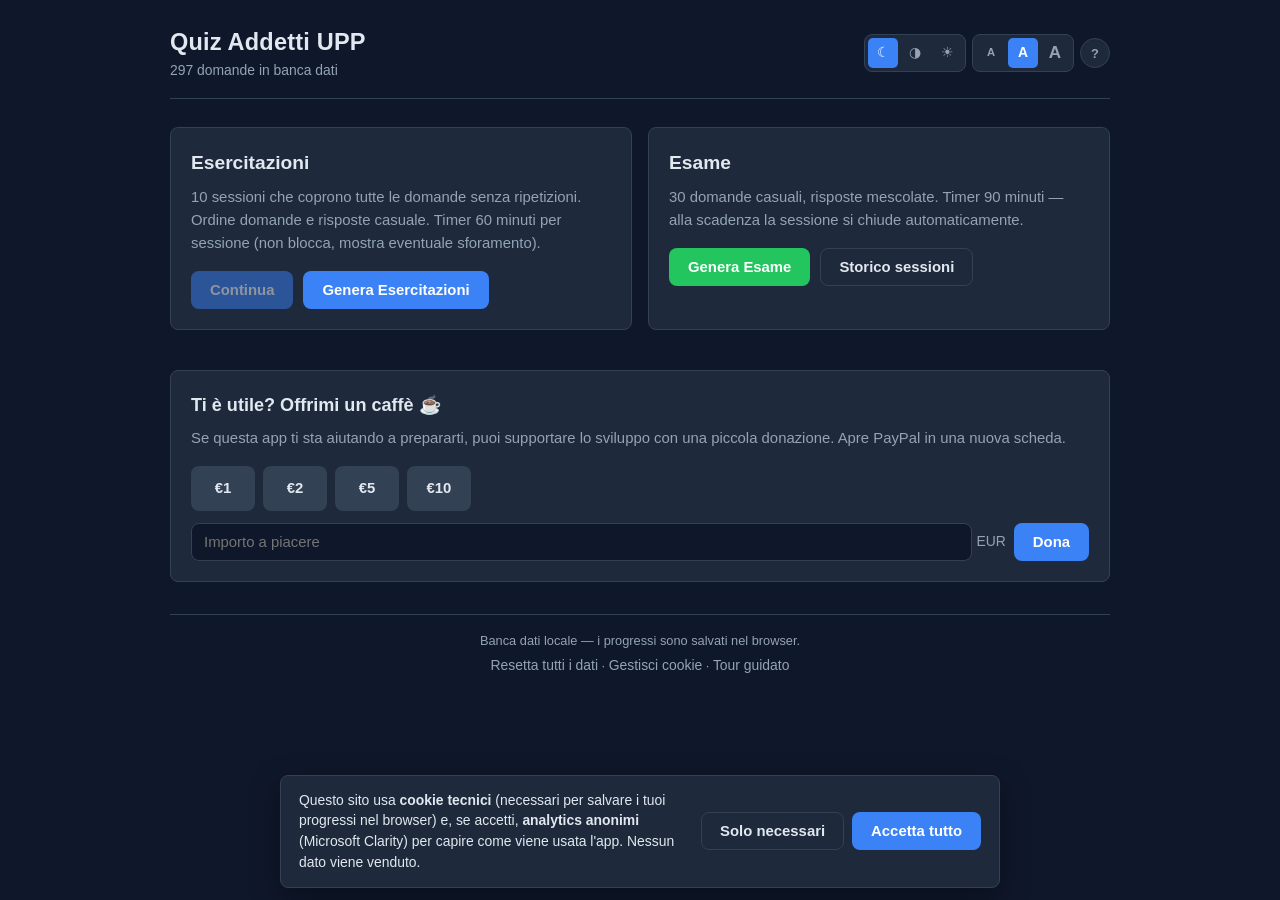
==== commit ec84c323: "feat: add Clarity persistent user identification Generates a UUID v4 (crypto.randomUUID) at first ac" ====
--- a/src/index.html
+++ b/src/index.html
@@ -9,6 +9,7 @@
 <body>
   <div id="app"></div>
   <script id="quiz-data" type="application/json">[{"id":1,"page":1,"question":"Lei presta servizio come Addetto all'Ufficio per il Processo presso la sezione civile di un Tribunale. Una mattina, il Magistrato referente le assegna con urgenza la predisposizione della bozza di un provvedimento su una materia che lei non ha ancora avuto modo di approfondire, precisando che il documento dovrà essere pronto entro il mattino seguente. Prima che lei possa chiedere chiarimenti o ricevere indicazioni più precise, il Magistrato si reca in udienza e risulta irreperibile per il resto della giornata. Come si comporterebbe in questa situazione?","answers":["Avvia la ricerca sulla materia, consultando le banche dati giuridiche e gli orientamenti della sezione per inquadrare il caso. Dopo aver studiato il fascicolo e identificato i nodi giuridici centrali, predispone la bozza del provvedimento. Infine, invia il documento al Magistrato via e-mail, corredandolo di una nota in cui illustra le scelte operate, segnala i punti su cui l'orientamento giurisprudenziale non è univoco e indica le questioni che richiedono un suo riscontro prima della sottoscrizione.","Visto il poco tempo disponibile, effettua una ricerca sulla materia selezionando le pronunce più immediate tra quelle reperibili nelle banche dati e concentrandosi sui nodi giuridici che ritiene più chiari. Poi, predispone una bozza parziale che riflette quanto individuato, lasciando in sospeso i passaggi argomentativi più complessi. Infine, la invia al Magistrato via e-mail, segnalando le lacune rilevate e chiedendogli le indicazioni necessarie per completarla prima della sottoscrizione.","Constatata la propria limitata familiarità con la materia, reputa che predisporre la bozza in autonomia, senza indicazioni precise, rischierebbe di produrre un risultato di scarsa utilità. Pertanto, si dedica alle attività ordinarie già pianificate, riservandosi di avviare il lavoro sulla bozza non appena il Magistrato rientrerà dall'udienza per ricevere le direttive necessarie, contando sul fatto che il tempo residuo sarà comunque sufficiente per completarla entro la mattina successiva."],"correct_index_original":0},{"id":2,"page":1,"question":"Lei è Addetto all'Ufficio per il Processo presso la sezione civile di un Tribunale. Rientrato in ufficio dopo alcuni giorni di assenza per malattia, lei constata che le comunicazioni telematiche relative ai fascicoli in sua gestione si sono accumulate senza essere state lette né smistate. Lei sa che, tra queste, potrebbero esservi depositi di atti con scadenze ravvicinate che, se non gestiti tempestivamente, rischiano di produrre ricadute sulla regolare trattazione dei procedimenti. Come si comporterebbe in questa situazione?","answers":["Effettua una ricognizione delle comunicazioni accumulate, classificandole per tipologia e urgenza, così da individuare i depositi con scadenze ravvicinate. Poi, gestisce prioritariamente questi ultimi, coordinandosi con la cancelleria per gli adempimenti necessari e informando il Magistrato delle situazioni che richiedono un intervento immediato. Infine, segnala l'accaduto al Presidente di Sezione, proponendo una procedura condivisa per evitare analoghi accumuli nei periodi di assenza futuri.","Scorre le comunicazioni accumulate basandosi sull'oggetto e sul mittente per individuare quelle che sembrano segnalare scadenze ravvicinate. Poi, si occupa della loro trasmissione tempestiva alla cancelleria per i relativi adempimenti e aggiorna il registro dei fascicoli interessati. Per le comunicazioni il cui contenuto risulta meno immediato da classificare, predispone un elenco riepilogativo e lo sottopone al Magistrato, chiedendogli indicazioni su quali casi trattare con priorità.","Passa in rassegna rapidamente le comunicazioni accumulate per fare una prima valutazione del volume di lavoro, convinto che quelle davvero urgenti siano già state intercettate dalla cancelleria nel corso dei giorni precedenti. In seguito, si concentra sui fascicoli con udienze già fissate nei giorni successivi, ritenendo che questi abbiano precedenza, e si ripromette di esaminare le comunicazioni con maggiore attenzione una volta esaurita la verifica delle udienze più imminenti."],"correct_index_original":0},{"id":3,"page":1,"question":"Lei opera come Addetto all'Ufficio per il Processo presso la sezione civile di un Tribunale. Durante la preparazione della scheda di un fascicolo in vista della prossima udienza, lei si accorge che l'ultima memoria istruttoria depositata risulta sottoscritta da un difensore diverso da quello originariamente costituito, senza che risulti alcuna nuova nomina né alcun atto di sostituzione. Lei sa che, se la questione non viene chiarita subito, potrebbe incidere sulla regolare trattazione del procedimento e richiedere un rinvio. Come si comporterebbe in questa situazione?","answers":["Si coordina con la cancelleria per verificare se vi siano atti depositati telematicamente non ancora inseriti nel fascicolo. Una volta accertata l'effettiva assenza di nomine o atti di sostituzione, redige una nota in cui documenta la questione, illustra i possibili riflessi processuali e suggerisce di richiedere alla parte interessata la regolarizzazione della nomina prima dell'udienza. Infine, la trasmette al Magistrato con anticipo, per consentirgli di adottare i provvedimenti necessari.","Segnala nella scheda preparatoria la difformità rilevata nella sottoscrizione dell'ultima memoria istruttoria, indicando al Magistrato che il difensore firmatario non corrisponde a quello originariamente costituito in giudizio. In seguito, trasmette la scheda al Magistrato, evidenziando che la regolarità della sottoscrizione andrà necessariamente verificata prima dell'udienza. Infine, si rende disponibile per effettuare eventuali ulteriori approfondimenti che il Magistrato riterrà opportuni.","Completa la scheda del fascicolo concentrandosi sulle questioni di merito che reputa rilevanti per la trattazione, considerando la difformità nella sottoscrizione una questione di carattere meramente formale che il Magistrato potrà agevolmente gestire nel corso dell'udienza. Quindi, trasmette a quest'ultimo la scheda come di consueto, ritenendo che segnalare ogni irregolarità formale riscontrata nei fascicoli rallenterebbe inutilmente il proprio lavoro di preparazione delle udienze."],"correct_index_original":0},{"id":4,"page":2,"question":"Lei è Addetto all'Ufficio per il Processo presso la sezione civile di un Tribunale. Organizzando i fascicoli per le udienze della settimana successiva, lei scopre che l'aula assegnata al Magistrato referente per una delle giornate risulta contestualmente attribuita anche ad un altro giudice della sezione per lo stesso orario. I difensori di entrambe le udienze sono già stati convocati e, qualora il problema non venisse risolto, si rischierebbe di dover rinviare almeno una delle due udienze, con conseguenti disagi per le parti. Come si comporterebbe in questa situazione?","answers":["Verifica nel sistema gestionale se vi siano ulteriori aule disponibili per quella giornata, così da avere un quadro completo della situazione. Sulla base di quanto emerso, contatta il Magistrato referente ed il Dirigente amministrativo, illustra il problema nel dettaglio e prospetta le possibili soluzioni operative, per consentire loro di adottare la decisione più adeguata nel minor tempo possibile. Infine, si mette a disposizione per supportare l'attuazione della soluzione individuata.","Sottopone il problema al Magistrato referente, illustrandogli la situazione nel dettaglio e chiedendogli di coordinarsi il prima possibile con l'altro giudice coinvolto per trovare una soluzione condivisa. Nel frattempo, verifica nel sistema gestionale se vi siano aule disponibili per quella giornata, così da fornire al Magistrato referente un'informazione utile per orientare il confronto. Infine, resta in attesa di ricevere un riscontro prima di aggiornare la programmazione della settimana.","Annota la sovrapposizione rilevata tra le questioni da tenere sotto controllo e riprende le attività di organizzazione dei fascicoli per le altre udienze in programma. Del resto, considerando che manca ancora del tempo prima delle udienze interessate, ritiene sia probabile che la situazione venga rilevata dai Magistrati coinvolti o dal personale della segreteria nel corso delle normali attività di programmazione. Se così non dovesse essere, provvederà a segnalare quanto riscontrato."],"correct_index_original":0},{"id":5,"page":2,"question":"Lei opera come Addetto all'Ufficio per il Processo presso la sezione civile di un Tribunale. Gestendo le comunicazioni successive ad un'udienza, lei si accorge che un provvedimento del Magistrato è stato inviato per errore all'indirizzo PEC del difensore della controparte anziché a quello del difensore destinatario. Il provvedimento contiene indicazioni processuali rilevanti: il difensore destinatario non ne è ancora a conoscenza, mentre la ricevuta di apertura conferma che la controparte ha già letto il messaggio. Come si comporterebbe in questa situazione?","answers":["Comunica l'errore al Magistrato, documentando l'accaduto, inclusi gli indirizzi PEC coinvolti e l'orario di invio, ed evidenziando che la controparte ha già avuto accesso a informazioni riservate. Dunque, suggerisce di valutare l'adozione di un provvedimento che neutralizzi l'asimmetria informativa creatasi tra le parti e di segnalare subito l'episodio al Responsabile della protezione dei dati dell'ufficio. Intanto, provvede all'invio corretto del provvedimento al difensore destinatario.","Provvede all'invio corretto del provvedimento al difensore destinatario, ritenendo che questa sia la priorità più urgente. Poi, informa il Magistrato, riferendogli che il provvedimento è stato recapitato per errore alla controparte e che quest'ultima ne ha già preso visione. Infine, una volta segnalata la situazione, verifica se vi siano altri errori di recapito nella stessa sessione di comunicazioni post-udienza, per accertarsi che l'episodio sia isolato, e riprende le attività ordinarie.","Trasmette il documento al legale corretto, valutando questa azione come l'intervento prioritario da effettuare. Del resto, reputa che l'errore, seppur spiacevole, abbia natura meramente tecnica e che la controparte, una volta resasi conto di aver ricevuto il messaggio per sbaglio, si asterrà sicuramente dall'utilizzarne il contenuto in modo scorretto. Infine, riprende le altre attività di comunicazione post-udienza, non reputando necessario, per il momento, informare il Magistrato dell'accaduto."],"correct_index_original":0},{"id":6,"page":2,"question":"Lei presta servizio come Addetto all'Ufficio per il Processo presso la sezione civile di un Tribunale. Organizzando il materiale in preparazione delle udienze della settimana successiva, lei constata che alcuni atti relativi a procedimenti pendenti da diversi anni, non sono stati scannerizzati e, quindi, non risultano presenti nel fascicolo telematico. Considerando che le udienze sono fissate a breve, lei è consapevole che il Magistrato, non visualizzando tali atti, rischia di non considerarli nell'ambito della trattazione. Come si comporterebbe in questa situazione?","answers":["Individua gli atti mancanti nel fascicolo telematico e verifica la presenza di originali cartacei, ordinandoli in base alla data prevista per l'udienza. Successivamente, sollecita la cancelleria per garantire la scansione prioritaria dei documenti più urgenti e, nel frattempo, informa il Magistrato mettendogli a disposizione le copie cartacee. Infine, propone una verifica sistematica dei fascicoli datati prima di ogni sessione, per intercettare tempestivamente criticità analoghe.","Rende noto al Magistrato che alcuni atti di procedimenti datati risultano assenti dal fascicolo telematico perché non digitalizzati, indicandogli i procedimenti interessati, calendarizzati nella settimana successiva. Poi, chiede alla cancelleria se sia possibile effettuare la scansione dei documenti mancanti prima della loro trattazione, verificando i tempi necessari per completare l'operazione. Infine, resta in attesa di conferma per stabilire quali fascicoli potranno essere integrati in tempo.","Prepara il materiale per le udienze basandosi sugli atti presenti nel fascicolo telematico, ritenendo che la documentazione digitalizzata rappresenti il riferimento ufficiale per la trattazione dei procedimenti. Inoltre, considera che la scansione e l'inserimento degli atti nel sistema rientrino tra le competenze della cancelleria e che, quindi, segnalare carenze nella digitalizzazione esuli dal proprio incarico. Dunque, consegna al Magistrato il materiale telematico nella sua forma attuale."],"correct_index_original":0},{"id":7,"page":3,"question":"Nell'ambito del suo incarico come Addetto all'Ufficio per il Processo con funzioni di supporto statistico presso la sezione civile di un Tribunale, il Presidente di Sezione le chiede di fornire entro il pomeriggio i dati aggiornati sui procedimenti pendenti per una riunione urgente. Verificando il registro informatico, lei constata però che numerosi esiti di udienza delle ultime settimane non sono ancora stati registrati a sistema dalla cancelleria, rendendo impossibile elaborare un report attendibile. Come si comporterebbe in questa situazione?","answers":["Informa la cancelleria della richiesta del Presidente e della necessità di inserire con urgenza i dati mancanti. Contestualmente, avvia la predisposizione del report con le informazioni già disponibili, aggiornandolo progressivamente a mano a mano che la cancelleria completa le registrazioni, per rispettare la scadenza. Infine, consegna il report al Presidente di Sezione, proponendo di stabilire una scadenza fissa settimanale per l'aggiornamento del registro da parte della cancelleria.","Contatta la cancelleria per sollecitare l'inserimento degli esiti mancanti. Poi, informa il Presidente di Sezione, riferendogli che i dati non sono aggiornati a causa delle registrazioni non ancora completate dalla cancelleria e chiedendogli se sia possibile posticipare la data di consegna del report. Infine, in attesa di un riscontro, verifica nel registro informatico quanti esiti risultino mancanti, rimandando l'elaborazione dei dati a quando la cancelleria avrà completato le registrazioni.","Ritiene che i dati disponibili offrano comunque un quadro rappresentativo della situazione. Quindi, elabora il report con le informazioni presenti nel registro e lo consegna al Presidente entro la scadenza prevista, presentandolo come un documento aggiornato e completo. Infatti, reputa che, qualora il Presidente dovesse rilevare delle incongruenze nel corso della riunione, lei potrà sempre giustificarle con la natura dinamica dei dati statistici, soggetti a continui aggiornamenti."],"correct_index_original":0},{"id":8,"page":3,"question":"Lei presta servizio come Addetto all'Ufficio per il Processo presso la sezione civile di un Tribunale. Verificando il calendario delle udienze in preparazione della settimana successiva, lei si accorge che un'udienza con diversi fascicoli è stata fissata in un giorno in cui il Magistrato referente ha comunicato di non poter essere presente per un impegno istituzionale sopraggiunto all'ultimo momento. Le comunicazioni ai difensori sono già state inviate e la data si avvicina, rendendo necessario un intervento tempestivo per evitare disagi. Come si comporterebbe in questa situazione?","answers":["Verifica nel calendario se vi siano slot disponibili nelle settimane successive per un eventuale rinvio, per fornire informazioni complete al Magistrato referente e al Presidente di Sezione. Quindi, informa questi ultimi, illustrando l'udienza coinvolta, i fascicoli iscritti e le date disponibili per il rinvio. In base alle indicazioni ricevute, si coordina con la cancelleria per predisporre gli adempimenti necessari, curando le comunicazioni ai difensori con il massimo anticipo possibile.","Informa il Magistrato referente, illustrandogli l'udienza coinvolta e i fascicoli iscritti, chiedendogli come intenda procedere per gestire il conflitto con l'impegno istituzionale sopraggiunto e rimettendo a lui ogni valutazione in merito. Intanto, recupera dai fascicoli i recapiti di tutti i difensori già convocati per quella data e li raccoglie in un elenco riepilogativo ordinato per fascicolo, per poter gestire le comunicazioni necessarie nel momento in cui la questione sarà definita.","Suppone che il Magistrato referente sia già al corrente della sovrapposizione e stia provvedendo autonomamente a gestirla, considerato che l'impegno istituzionale era stato comunicato proprio da lui. Quindi, si dedica alla preparazione degli altri fascicoli in programma e, intanto, continua a predisporre le schede dell'udienza coinvolta come di consueto, convinto che il Magistrato comunicherà eventuali modifiche al calendario con il tempo necessario per adottare i provvedimenti del caso."],"correct_index_original":0},{"id":9,"page":3,"question":"Prestando servizio come Addetto all'Ufficio per il Processo presso la sezione civile di un Tribunale, dopo una settimana di udienze particolarmente intensa, lei si trova a dover gestire contemporaneamente numerosi adempimenti post- udienza con scadenze concentrate nello stesso giorno. Le attività comprendono comunicazioni alle parti, trasmissione di atti a diversi uffici giudiziari e aggiornamento dei registri informatici, e riguardano fascicoli di natura e complessità differenti. Come si comporterebbe in questa situazione?","answers":["Analizza gli adempimenti classificandoli per urgenza e impatto processuale, privilegiando le comunicazioni alle parti con scadenze più ravvicinate e gli atti la cui mancata trasmissione potrebbe pregiudicare i diritti delle parti. Poi, definisce un ordine di priorità e informa il Presidente di Sezione, condividendo con lui il piano di lavoro elaborato. Infine, una volta approvato, procede secondo l'ordine stabilito, garantendo che gli adempimenti più critici siano completati entro i termini.","Data la mole di lavoro che si trova a gestire, decide di procedere con gli adempimenti post-udienza nell'ordine in cui si presentano, cercando di completarne il maggior numero possibile. Nello specifico, si concentra sulle comunicazioni alle parti, rimandando la trasmissione degli atti e l'aggiornamento dei registri a un momento successivo. Infine, informa il Magistrato degli adempimenti ancora in sospeso e dell'approccio operativo seguito, così da tenerlo aggiornato sulla situazione.","Valuta di iniziare dall'aggiornamento dei registri, ritenendolo il compito più immediato e facilmente completabile. Se, nonostante l'impegno profuso, si renderà conto di non riuscire a gestire tutte le attività previste entro la scadenza, informerà il Presidente di Sezione e gli chiederà come poter procedere. Del resto, reputa che, per poter garantire un lavoro di livello qualitativo, sia necessario avere tempo sufficiente per potersi occupare di ogni adempimento in modo adeguato."],"correct_index_original":0},{"id":10,"page":4,"question":"Lei è stato da poco assegnato come Addetto all'Ufficio per il Processo presso la sezione civile di un Tribunale. Verificando il calendario delle udienze in preparazione della settimana successiva, lei constata che un fascicolo per il quale il Magistrato aveva già disposto la rimessione in decisione risulta nuovamente fissato a udienza dalla cancelleria. I difensori delle parti hanno già ricevuto comunicazione della nuova data e il Magistrato non è ancora a conoscenza dell'accaduto. Come si comporterebbe in questa situazione?","answers":["Consulta il sistema informatico per accertare che la disposizione di rimessione in decisione sia stata correttamente registrata. Quindi, informa il Magistrato dell'accaduto e, parallelamente, si coordina con la cancelleria per revocare la convocazione ai difensori già comunicata, garantendo che vengano avvisati con il massimo anticipo possibile. Infine, estende la verifica anche agli altri fascicoli in calendario, accertando che non vi siano ulteriori errori analoghi da correggere.","Segnala l'errore alla cancelleria, illustrando la situazione e chiedendo al personale di revocare la convocazione già inviata ai difensori. Quindi, riprende le altre attività di preparazione delle udienze in programma, annotando nel proprio registro di lavoro l'accaduto per tenerne traccia e verificare che, nei giorni successivi, la cancelleria abbia provveduto alla revoca e che i difensori siano stati correttamente avvisati. In caso contrario, provvederà ad informare il Magistrato.","Dopo aver riscontrato l'errore, prova ad accedere al sistema informatico per rimuove autonomamente il fascicolo dal calendario delle udienze, ritenendo che questa sia la soluzione più rapida per correggere subito la situazione. Successivamente, riprende le altre attività di preparazione dei fascicoli, convinto di aver gestito la questione nel modo più efficiente possibile, senza creare allarmismi, e che la modifica apportata al sistema sia sufficiente a regolarizzare la criticità rilevata."],"correct_index_original":0},{"id":11,"page":4,"question":"Svolgendo una ricerca giurisprudenziale come Addetto all'Ufficio per il Processo presso la sezione civile di un Tribunale su un gruppo di cause seriali, lei scopre che l'orientamento consolidato della sezione, su cui si basa la trattazione di queste cause, poggia su una pronuncia che è stata successivamente cassata dalla Corte di Cassazione. Questa circostanza potrebbe incidere significativamente sulla definizione di tutti i procedimenti analoghi ancora pendenti. Come si comporterebbe in questa situazione?","answers":["Approfondisce la pronuncia della Cassazione, ricostruendone il contenuto e valutandone le implicazioni per ciascuna delle cause seriali. Poi, predispone una nota per il Magistrato, in cui illustra il contrasto tra l'orientamento consolidato e il nuovo indirizzo della Corte, evidenziando i procedimenti che potrebbero richiedere una revisione dell'impostazione seguita. Infine, la trasmette al Magistrato, per consentirgli di valutare come ridefinire l'approccio alla trattazione delle cause.","Esamina la pronuncia della Cassazione, cercando di coglierne i tratti essenziali rispetto all'orientamento consolidato della sezione. Quindi, trasmette al Magistrato gli estremi della pronuncia, segnalando che potrebbe incidere sulla trattazione delle cause seriali. Infine, circoscrive la propria analisi alle cause con udienza più ravvicinata, predisponendo una sintesi delle possibili implicazioni processuali, e rimanda l'esame dei restanti procedimenti ad un momento successivo.","Individua la pronuncia della Corte di Cassazione e la inserisce nel materiale giurisprudenziale da trasmettere al Magistrato, considerandola una fonte utile per completare il quadro di riferimento relativo alle cause seriali. Successivamente, invia il materiale al Magistrato nella forma in cui è stato raccolto, ritenendo che aggiungere commenti o valutazioni personali alle pronunce raccolte potrebbe introdurre inesattezze interpretative. Infine, riprende le altre attività in programma."],"correct_index_original":0},{"id":12,"page":4,"question":"Nel corso del suo servizio come Addetto all'Ufficio per il Processo presso la sezione civile di un Tribunale, riesaminando una scheda preparatoria già consegnata al Magistrato, lei si accorge di aver commesso un errore: ha indicato che tutte le parti si sono regolarmente costituite, mentre in realtà una di esse risulta assente dal giudizio. Lei sa che il Magistrato potrebbe aver già impostato la trattazione sulla base di questa informazione errata e che l'udienza è prevista tra due giorni. Come si comporterebbe in questa situazione?","answers":["Verifica nel fascicolo lo stato effettivo della parte indicata come assente, accertando se si tratti di una contumacia da dichiarare o di una costituzione tardiva non ancora registrata. Quindi, informa il Magistrato dell'errore commesso, trasmettendogli una scheda corretta che riflette la situazione reale delle parti. Infine, estende la verifica agli altri elementi della scheda, accertando che non vi siano ulteriori imprecisioni da correggere prima dell'udienza.","Contatta il Magistrato per segnalargli l'errore commesso nella scheda, illustrandogli la difformità riscontrata tra quanto indicato e la situazione reale delle parti in giudizio. In seguito, gli invia una e-mail con un riepilogo di quanto comunicato, così da consentirgli di impostare correttamente la trattazione prima dell'udienza. Infine, aggiorna la scheda nel proprio registro di lavoro, annotando la correzione apportata e le informazioni trasmesse al Magistrato.","Provvede alla correzione della scheda, aggiornando l'indicazione relativa alla parte non costituita, e la ritrasmette al Magistrato. In seguito, annota la correzione apportata, così da tenerne traccia e fornire eventuali spiegazioni qualora le venissero richieste. Infine, riprende le altre attività, convinto che il giudice, consultando la versione aggiornata, disponga di tutte le informazioni necessarie per impostare correttamente la trattazione prima dell'udienza."],"correct_index_original":0},{"id":13,"page":5,"question":"Prestando servizio come Addetto all'Ufficio per il Processo presso la sezione civile di una Corte d'Appello, durante lo spoglio di un fascicolo, lei rileva che i verbali delle udienze istruttorie di primo grado non sono stati inclusi nella trasmissione degli atti da parte del Tribunale, rendendo impossibile ricostruire la base fattuale della sentenza impugnata. L'udienza d'appello è fissata tra dieci giorni e il Tribunale, da lei già contattato, non è ancora in grado di indicarle quando provvederà alla trasmissione. Come si comporterebbe in questa situazione?","answers":["Informa della situazione il Magistrato relatore- referente, illustrandogli le lacune documentali riscontrate e le possibili ricadute sulla trattazione. Parallelamente, invia una richiesta formale al Tribunale sollecitando la trasmissione urgente dei verbali, fissando un termine compatibile con la data dell'udienza. Infine, segnala la criticità al Presidente di Sezione, fornendogli un quadro completo della situazione e dei contatti già avviati, così da tenerlo aggiornato sull'evolversi della questione.","Chiama nuovamente il Tribunale per sollecitare la trasmissione urgente dei verbali mancanti, evidenziando la data imminente dell'udienza e chiedendo al personale di fornirle almeno una stima dei tempi necessari. In seguito, informa della situazione il Magistrato relatore-referente, evidenziando che lei ha già provveduto a richiedere quanto necessario. Infine, continua ad occuparsi delle attività di spoglio dei fascicoli, augurandosi che il Tribunale le fornisca aggiornamenti il prima possibile.","Una volta riscontrata la mancanza dei verbali nel fascicolo, annota la lacuna nella scheda preparatoria che trasmette al Magistrato relatore-referente, segnalando la questione tra gli elementi da verificare prima dell'udienza. Successivamente, riprende le attività di spoglio degli altri fascicoli, ritenendo che i dieci giorni ancora disponibili costituiscano un margine sufficiente affinché il Tribunale, preventivamente avvisato, provveda autonomamente a integrare tutta la documentazione mancante."],"correct_index_original":0},{"id":14,"page":5,"question":"Nel ruolo di Addetto all'Ufficio per il Processo presso l'UPP intersezionale di una Corte d'Appello, lei gestisce le spese prenotate a debito. Svolgendo tale attività, constata che, per diverse decine di procedimenti definiti, i relativi Fogli Notizie non sono mai stati chiusi, generando un significativo arretrato. In questo contesto, il Dirigente amministrativo la informa che è imminente una verifica ministeriale sulla regolarità di questi adempimenti e le chiede di intervenire con urgenza. Come si comporterebbe in questa situazione?","answers":["Mappa l'arretrato distinguendo i Fogli Notizie per anno di definizione e complessità degli adempimenti residui. Su questa base, predispone un piano di recupero con priorità e tempistiche specifiche, e lo sottopone al Dirigente, proponendogli un raccordo operativo con la cancelleria per la gestione dell'arretrato. Una volta ottenuta l'approvazione, avvia le chiusure secondo le priorità individuate, fornendo aggiornamenti periodici al Dirigente in vista della verifica ministeriale.","Sceglie di avviare la lavorazione dai Fogli Notizie che, a suo giudizio, possano essere chiusi più rapidamente, per completare il maggior numero possibile di chiusure prima della verifica. Intanto, informa il Dirigente dell'intervento in corso e del criterio adottato, rinviando ad un momento successivo la lavorazione dei fascicoli più complessi. Infatti, spera che il recupero della parte più consistente dell'arretrato sia sufficiente a superare positivamente il controllo ministeriale.","Parte dal presupposto che l'attivazione di un piano straordinario di recupero dell'arretrato esuli dalle proprie ordinarie attribuzioni, che riguardano la gestione corrente dei Fogli Notizie. Dunque, intensifica la lavorazione dei fascicoli che le pervengono, seguendo la normale procedura, rendicontando al Dirigente il carico progressivamente smaltito. Infatti, ritiene che il potenziamento della gestione ordinaria contribuisca nel tempo a ridurre il volume complessivo dell'arretrato."],"correct_index_original":0},{"id":15,"page":5,"question":"Nell'ambito del suo incarico come Addetto all'Ufficio per il Processo presso la sezione civile di un Tribunale, lei riceve dalla cancelleria un fascicolo il cui termine per le verifiche preliminari ex art. 171- bis c.p.c. scade tra soli tre giorni. Il fascicolo presenta numerose questioni da esaminare, tra cui la regolarità delle notifiche e la completezza del contraddittorio, e il Magistrato attende i risultati per adottare i provvedimenti del caso. Come si comporterebbe in questa situazione?","answers":["Stabilisce un ordine di priorità tra le questioni da esaminare in base alla loro rilevanza processuale e avvia le verifiche partendo da quelle più urgenti. Poi, tenendo conto di quanto emerso, predispone un documento riepilogativo per il Magistrato, illustrando gli esiti delle verifiche effettuate. Infine, lo trasmette al giudice evidenziando per ciascuna questione gli elementi rilevanti ai fini della decisione, per consentirgli di adottare i provvedimenti necessari prima della scadenza.","Avvia le verifiche preliminari partendo dalle questioni che ritiene più immediate, concentrandosi sulla regolarità delle notifiche e sulla completezza del contraddittorio. Poi, effettua un breve elenco delle criticità riscontrate e lo trasmette via e mail al Magistrato, riferendogli che alcune questioni potrebbero richiedere un suo intervento prima della scadenza. Infine, prosegue con le verifiche sulle questioni che risultano ancora da esaminare, cercando di completarle nei giorni residui.","Ricevuto il materiale dalla cancelleria, concentra le proprie verifiche sulla regolarità delle notifiche, reputandola la questione più rilevante tra quelle da esaminare entro la scadenza. Quindi, trasmette al Magistrato un riscontro basato esclusivamente su questa verifica, convinto che le altre questioni preliminari rientrino nelle valutazioni di competenza del giudice e che il proprio contributo si esaurisca nel controllo degli aspetti più strettamente formali del procedimento."],"correct_index_original":0},{"id":16,"page":6,"question":"Operando come Addetto all'Ufficio per il Processo presso la sezione civile di un Tribunale, lei gestisce la trasmissione dei fascicoli alla Corte di Cassazione. Nell'espletamento di tale attività, lei riceve comunicazione che un fascicolo inviato alcune settimane prima, è stato restituito dalla Suprema Corte con una nota che si limita a segnalare genericamente l'incompletezza della documentazione, senza indicare nel dettaglio quali atti risultino mancanti. Lei sa che il termine previsto per la regolarizzazione del fascicolo è ravvicinato. Come si comporterebbe in questa situazione?","answers":["Confronta l'elenco degli atti trasmessi con la documentazione ordinariamente richiesta per i ricorsi per Cassazione, individuando le possibili omissioni. Sulla base di quanto emerso, contatta la cancelleria della Suprema Corte per ottenere conferma sulle lacune individuate e orientare con precisione la regolarizzazione. Infine, integra il fascicolo con gli atti risultati mancanti, verifica che la documentazione sia completa e procede con la nuova trasmissione entro la scadenza.","Chiede alla cancelleria della Suprema Corte informazioni più specifiche sull'oggetto della restituzione, augurandosi di ottenere un riscontro il prima possibile che le permetta di rispettare la scadenza. Intanto, scorre la documentazione inviata per confrontarla mentalmente con quella usualmente richiesta in Cassazione, così da orientarsi su quali possano essere state le criticità. Una volta ottenute le indicazioni, integra il fascicolo e procede con la nuova trasmissione.","Trattandosi di una nota generica priva di indicazioni operative, si aspetta che la cancelleria della Suprema Corte invii chiarimenti più dettagliati nei giorni immediatamente successivi. Dunque, per non rischiare di introdurre integrazioni errate o superflue sul fascicolo, ritiene preferibile non adottare iniziative autonome e attendere istruzioni più circostanziate, nella ragionevole aspettativa che queste pervengano prima della scadenza prevista per la regolarizzazione."],"correct_index_original":0},{"id":17,"page":6,"question":"Prestando servizio come Addetto all'Ufficio per il Processo presso la sezione penale di un Tribunale, durante la preparazione dei fascicoli per l'udienza del giorno successivo, lei scopre che un'istanza di dissequestro depositata dal difensore settimane prima, a causa di un sovraccarico di cancelleria, non è stata inserita nel fascicolo né sottoposta al Magistrato. L'udienza di domani è fissata per la decisione nel merito del procedimento e la mancata trattazione dell'istanza comporterebbe un rinvio, con ulteriore dilatazione dei tempi e pregiudizio per l'imputato. Come si comporterebbe in questa situazione?","answers":["Recupera l'istanza tra gli atti non ancora lavorati dalla cancelleria e la inserisce all'interno del relativo fascicolo processuale. Poi, predispone una nota dettagliata che illustra la pendenza e la sua urgenza, trasmettendola lo stesso giorno al Magistrato in vista dell'udienza. Infine, verifica personalmente la completezza degli atti a supporto dell'istanza, così da consentire al Magistrato una piena valutazione e la regolare trattazione dell'udienza del giorno successivo.","Informa il Magistrato del disguido rilevato, riferendogli a grandi linee la situazione e la prossimità dell'udienza fissata per il giorno successivo. Intanto, chiede alla cancelleria di provvedere appena possibile all'inserimento formale dell'atto nel fascicolo processuale, in modo da regolarizzare la posizione. Per il resto, spera che questi adempimenti siano portati a termine in tempo utile per permettere al Magistrato di esaminare l'istanza e di trattare l'udienza senza rinvii.","Presume che un eventuale rinvio dell'udienza rientri nella prassi ordinaria del procedimento penale e non comporti conseguenze tali da richiedere un intervento straordinario sulla situazione. Pertanto, decide di sottoporre l'istanza al Magistrato direttamente il giorno successivo, al momento della trattazione del merito. Del resto, ritiene che il giudice, dopo aver ricevuto la comunicazione in udienza, possa valutare autonomamente la questione nei tempi che riterrà più opportuni."],"correct_index_original":0},{"id":18,"page":6,"question":"Nell'ambito del suo incarico come Addetto all'Ufficio per il Processo presso la sezione civile di un Tribunale, durante la preparazione dei fascicoli per l'udienza fissata tra due giorni, lei individua tra le comunicazioni telematiche pervenute all'ufficio una dichiarazione con cui un testimone, la cui deposizione è stata ammessa dal Magistrato, comunica l'impossibilità a presentarsi per gravi motivi di salute. Il Magistrato e i difensori delle parti non sono ancora a conoscenza dell'accaduto. Come si comporterebbe in questa situazione?","answers":["Verifica che la dichiarazione del testimone riporti le motivazioni dell'impedimento e gli elementi necessari per la sua valutazione. Poi, la trasmette al Magistrato, corredandola di una nota in cui illustra le possibili implicazioni per la trattazione dell'udienza. Infine, dopo un confronto con il Magistrato, si raccorda con la cancelleria per predisporre le comunicazioni ai difensori delle parti, così da consentire a questi ultimi di adottare le iniziative processuali del caso.","Trasmette la dichiarazione del testimone al Magistrato, riferendogli dell'impedimento comunicato e sottolineando la prossimità dell'udienza. Contestualmente, segnala la situazione alla cancelleria, chiedendole di provvedere alle comunicazioni ai difensori delle parti, ritenendo che informarli tempestivamente sia la priorità più urgente da gestire. Successivamente, torna da occuparsi della preparazione degli altri fascicoli previsti per l'udienza del giorno successivo.","Risponde alla comunicazione del testimone confermandogli che l'ufficio ha preso atto dell'impedimento e che la situazione verrà gestita nelle sedi opportune. Quindi, archivia la dichiarazione nel fascicolo telematico, annotandola tra le comunicazioni ricevute in vista dell'udienza. Infine, continua con la preparazione degli altri fascicoli, convinto che la conferma di ricezione inviata al testimone costituisca un adempimento sufficiente a gestire formalmente la situazione."],"correct_index_original":0},{"id":19,"page":7,"question":"In qualità di Addetto all'Ufficio per il Processo presso la sezione civile di un Tribunale, durante la verifica della completezza documentale di un fascicolo in vista della prossima udienza, lei constata che il contributo unificato risulta versato in misura insufficiente rispetto al valore effettivo della causa. Il procedimento è in corso da diversi mesi e si sono già svolte due udienze ma l'irregolarità non è mai stata rilevata, con possibili ricadute sulla regolarità amministrativa del procedimento. Come si comporterebbe in questa situazione?","answers":["Ricostruisce l'entità della differenza tra la somma versata e quella effettivamente dovuta in base al valore della causa risultante dagli atti. Successivamente, informa il Dirigente amministrativo dell'accaduto, illustrandogli l'irregolarità e segnalando la necessità di adottare il provvedimento di integrazione del contributo nei confronti della parte interessata. A questo proposito, si coordina con la cancelleria per avviare i relativi adempimenti e risolvere subito la criticità rilevata.","Comunica al Dirigente l'irregolarità rilevata nel versamento del contributo unificato, riferendogli che la somma versata risulta insufficiente rispetto al valore effettivo della causa e che l'omissione è passata inosservata nel corso delle due udienze già svolte. Poi, non appena il Dirigente le riferirà come risolvere la problematica, lei provvederà a contattare la cancelleria per procedere con i relativi adempimenti. Intanto, riprende la verifica documentale degli altri fascicoli in programma.","Poiché l'omissione è passata inosservata per mesi e il procedimento è proseguito regolarmente, ritiene che intervenire ora rischierebbe soltanto di creare difficoltà e che la problematica potrà essere risolta anche al termine del giudizio. Quindi, decide di riprendere la verifica documentale degli altri fascicoli in programma per l'udienza della settimana successiva, considerando la questione di scarsa rilevanza pratica rispetto alle priorità più immediate di cui lei deve occuparsi."],"correct_index_original":0},{"id":20,"page":7,"question":"Nel ruolo di Addetto all'Ufficio per il Processo presso la sezione civile di un Tribunale, effettuando una ricognizione dei fascicoli pendenti, lei individua un procedimento contrassegnato come urgente che non registra alcuna attività da oltre due mesi. Il Magistrato assegnatario è in congedo per malattia prolungata e il fascicolo non è stato riassegnato, poiché la sua specifica urgenza non era stata segnalata alla Presidenza di sezione al momento del congedo. Dall'esame degli atti, emergono istanze delle parti che necessitano di essere prontamente esaminate. Come si comporterebbe in questa situazione?","answers":["Prende in esame gli atti in questione per individuare le istanze che richiedono un intervento tempestivo. Poi, predispone una nota per la Presidenza di sezione, illustrando la criticità rilevata, proponendo la riassegnazione urgente del procedimento e allegando l'elenco delle istanze che necessitano di una pronta disamina. Infine, propone alla Presidenza di estendere la ricognizione anche agli altri fascicoli del Magistrato in congedo, per intercettare eventuali situazioni analoghe.","Decide di esaminare le istanze più recenti per farsi un'idea della situazione, non ritenendo necessario approfondire nel dettaglio le scadenze processuali e le altre pendenze del fascicolo, almeno per il momento. Sulla base di quanto rilevato, predispone una breve comunicazione per la Presidenza di sezione, descrivendo l'inattività del procedimento. Poi, riprende la ricognizione degli altri fascicoli, augurandosi che la questione venga presa in carico e risolta il prima possibile.","Ragiona sul fatto che, se il fascicolo fosse davvero urgente, le parti avrebbero già sollecitato l'ufficio nel corso dei due mesi trascorsi, e che l'iniziale qualificazione di urgenza risulti ormai smentita dal concreto andamento del procedimento. Quindi, non ritiene necessario attivarsi con apposite segnalazioni alla Presidenza di sezione e riprende la ricognizione degli altri fascicoli, convinto che la questione sarà ripresa direttamente dal Magistrato titolare al rientro dal congedo."],"correct_index_original":0},{"id":21,"page":7,"question":"Lei lavora come Addetto all'Ufficio per il Processo presso la sezione civile di un Tribunale. Verificando le comunicazioni di un procedimento con udienza imminente, constata che, nonostante una parte abbia revocato il mandato al proprio difensore e nominato un nuovo legale, le comunicazioni processuali continuano ad essere erroneamente inviate alla PEC del difensore revocato, con pregiudizio del diritto di difesa della parte che non ha ricevuto le comunicazioni. Come si comporterebbe in questa situazione?","answers":["Identifica gli estremi del nuovo difensore dalla nomina depositata agli atti e verifica il suo indirizzo PEC sull'Albo degli avvocati. Poi, invia al Magistrato una nota, illustrando la situazione riscontrata e sottolineando la presenza nel fascicolo di una nuova nomina. Infine, si raccorda con la cancelleria per l'invio dei nuovi avvisi, indicando il recapito corretto a cui indirizzare le comunicazioni e facendo in modo che si proceda all'inserimento a sistema dell'indirizzo PEC corretto.","Controlla l'indirizzo PEC dalla nomina depositata agli atti e lo comunica alla cancelleria, affinché quest'ultima provveda all'espletamento di tutti gli adempimenti necessari. Poi, segnala al Magistrato la difformità rilevata nel flusso delle comunicazioni, ancora erroneamente inviate alla PEC del difensore revocato. Infine, riprende la verifica delle altre notifiche in programma, ritenendo di avere fornito alla cancelleria tutti gli elementi utili all'adozione dei provvedimenti del caso.","Ritenendo che la gestione delle comunicazioni processuali sia di competenza esclusiva della cancelleria, trasmette a quest'ultima la segnalazione dell'irregolarità, così che vengano posti in essere tutti gli adempimenti tecnici e procedurali necessari al rinnovo delle comunicazioni nei confronti del nuovo difensore costituito. Successivamente, considerando conclusa la propria attività sul procedimento in questione, torna ad occuparsi della verifica delle altre attività ordinarie."],"correct_index_original":0},{"id":22,"page":8,"question":"Da diversi mesi lei lavora come Addetto all'Ufficio per il Processo presso la sezione civile di un Tribunale. Effettuando un controllo sui registri, individua un procedimento classificato come definito nel sistema informatico che, dall'esame del fascicolo cartaceo, risulta invece ancora pendente: l'ultima udienza si era conclusa con un rinvio, correttamente verbalizzato ma non registrato a sistema. Le parti non hanno ricevuto alcuna comunicazione ufficiale sulla nuova data di udienza e sono in attesa da alcune settimane. Come si comporterebbe in questa situazione?","answers":["Incrocia i dati del sistema informatico con il verbale dell'ultima udienza, verificando la data stabilita per il rinvio. Poi, si raccorda con la cancelleria, illustrando la discrepanza e proponendo di disporre l'aggiornamento del registro informatico con la nuova data, da comunicare tempestivamente alle parti. Infine, ripercorre i passaggi procedurali, dall'udienza allo scarico a sistema, per individuare in quale fase si sia prodotta l'omissione e per cercare di circoscriverne le cause.","Cerca di verificare nel verbale dell'ultima udienza la data del rinvio, per avere conferma del giorno esatto che dovrà essere comunicato alle parti. Poi, mette al corrente il Responsabile dell'Ufficio dell'incongruenza rilevata tra la documentazione del fascicolo cartaceo e le risultanze del registro digitale. Infine, tiene traccia della segnalazione nel proprio prospetto di lavoro, in caso di richieste di chiarimento, lasciando che la situazione sia gestita interamente dalla cancelleria.","Classifica l'anomalia riscontrata come un semplice errore tecnico di scarico, destinato ad essere intercettato dai controlli periodici che la cancelleria effettua sui registri informatici. Di conseguenza, si limita a riportare quanto rilevato tra le segnalazioni raccolte durante il proprio turno di lavoro, persuaso che la verifica interna porterà tempestivamente alla correzione dell'errore e alla regolarizzazione del procedimento, senza necessità di ulteriori iniziative da parte sua."],"correct_index_original":0},{"id":23,"page":8,"question":"Lei è Addetto all'Ufficio per il Processo presso la sezione civile di un Tribunale. Un collega AUP, entrato in servizio da poche settimane, le chiede continuamente assistenza e chiarimenti per attività di base come l'inserimento dei dati nei registri informatici e la redazione delle schede preparatorie per le udienze, con continue interruzioni che rallentano significativamente il suo lavoro. Peraltro, l'ufficio non ha previsto alcun percorso di affiancamento strutturato per i nuovi arrivati. Come si comporterebbe in questa situazione?","answers":["Concorda con il collega alcuni momenti dedicati nella giornata in cui affrontare dubbi e chiarimenti, così da evitare che le interruzioni compromettano lo svolgimento del proprio lavoro. Poi, condivide con lui i principali strumenti operativi, come checklist e procedure di riferimento, per favorirne l'autonomia nelle attività di base. Infine, segnala la situazione al Presidente di Sezione e al Direttore di sezione, proponendo l'attivazione di un percorso di affiancamento strutturato per i nuovi arrivati.","Risponde alle richieste del collega a mano a mano che le vengono poste, cercando di dargli indicazioni utili. Nel frattempo, gli suggerisce di annotare i dubbi ricorrenti e di sottoporglieli in un'unica occasione, in un momento più opportuno della giornata, per ridurre le interruzioni. Si augura che, con il passare delle settimane e la graduale familiarizzazione con le procedure dell'ufficio, il collega acquisisca maggiore autonomia nello svolgimento delle attività di base.","Interpreta la situazione come una normale fase di assestamento del nuovo arrivato, destinata a risolversi con la pratica quotidiana e il supporto dei colleghi. Pertanto, invita il collega a cercare le informazioni nei documenti di riferimento dell'ufficio prima di rivolgersi a lei, considerando l'autoapprendimento parte essenziale del processo di inserimento. Del resto, è fiducioso che, con il passare del tempo, il collega saprà organizzarsi nello svolgimento delle sue attività."],"correct_index_original":0},{"id":24,"page":8,"question":"Lavorando come Addetto all'Ufficio per il Processo presso la sezione penale di un Tribunale, lei verifica la regolarità delle notifiche disposte dalla Procura in vista delle udienze fissate nelle prossime settimane. Durante i controlli però, constata che per quattro procedimenti le notifiche non sono state ancora eseguite e i termini per garantire la regolarità della citazione sono ormai stretti. La Procura, da lei contattata, comunica difficoltà operative nel completare gli adempimenti in tempo. Come si comporterebbe in questa situazione?","answers":["Passa al vaglio i quattro procedimenti, identificando quali notifiche risultano mancanti, le date delle relative udienze e i termini specifici da rispettare. In seguito, sulla base di questo quadro, predispone una nota per il Magistrato, illustrandogli la criticità e proponendo le soluzioni praticabili, tra le quali il rinvio preventivo delle udienze più a rischio. Infine, dopo essersi confrontato con il Magistrato, sollecita la Procura affinché predisponga le notifiche il prima possibile.","Riferisce verbalmente al Magistrato la situazione riscontrata sui quattro procedimenti, evidenziando le difficoltà che le sono state comunicate dalla Procura e la prossimità dei termini di notifica. Nel frattempo, prova a sollecitare nuovamente la Procura perché completi quanto prima gli adempimenti mancanti. Infatti, conta sul fatto che, grazie ai solleciti ripetuti, le notifiche possano essere eseguite in tempo utile per consentire la regolare trattazione delle udienze previste.","Inquadra la situazione come una questione di natura operativa, da risolvere attraverso un coordinamento diretto con la Procura, al fine di assicurare il recupero delle notifiche mancanti entro i termini previsti. Per questo motivo, sottopone la problematica al Dirigente amministrativo, riconoscendolo come la figura più adatta ad attivare i necessari raccordi in vista delle udienze imminenti e augurandosi che la direzione proceda con la tempestività richiesta dalla situazione."],"correct_index_original":0},{"id":25,"page":9,"question":"Nel ruolo di Addetto all'Ufficio per il Processo presso la sezione civile di una Corte d'Appello, svolgendo le verifiche previste dall'art. 348-bis c.p.c., lei rileva che la costituzione dell'appellato in un procedimento reca una ricevuta di accettazione elettronica e una ricevuta di avvenuta consegna con date diverse. La discrepanza, di tre giorni, potrebbe determinare la tempestività o tardività della costituzione, con conseguenze rilevanti sulla trattazione dell'appello incidentale. Come si comporterebbe in questa situazione?","answers":["Raccoglie gli elementi necessari a chiarire la questione, verificando le date riportate sulle due ricevute e individuando gli orientamenti giurisprudenziali sul tema. Sulla base del quadro ricostruito, predispone una nota per il Magistrato relatore-referente, illustrando la discrepanza, il profilo giuridico coinvolto e le pronunce rilevanti della Corte di Cassazione. Infine, inserisce gli orientamenti individuati nella banca dati sezionale, rendendoli disponibili per la trattazione di casi analoghi.","Avverte il Magistrato relatore-referente della discrepanza rilevata nel corso delle verifiche, trasmettendogli copia delle due ricevute con le rispettive date e sottolineando la possibile incidenza sulla tempestività della costituzione dell'appellato. A integrazione della segnalazione, richiama alla memoria alcune pronunce di merito sul tema e gliele consegna a supporto del corretto inquadramento giuridico della questione, in vista della sua decisione sull'ammissibilità dell'appello incidentale.","Riconduce la differenza di tre giorni tra le due ricevute ad un semplice disallineamento tecnico, di scarso rilievo pratico e riconducibile ai normali tempi di consegna del sistema telematico. In seguito, sulla base di questo presupposto, svolge regolarmente le verifiche ex 348-bis e riporta nel fascicolo un semplice cenno alla presenza delle due date riscontrate, presumendo che la questione non richieda alcuna considerazione specifica ai fini dell'ammissibilità dell'appello."],"correct_index_original":0},{"id":26,"page":9,"question":"Operando come Addetto all'Ufficio per il Processo presso la sezione civile di un Tribunale, durante lo spoglio di un fascicolo in vista dell'udienza imminente, lei rileva che una memoria istruttoria depositata da una delle parti potrebbe risultare tardiva rispetto ai termini processuali previsti. La memoria è già stata inserita nel fascicolo dalla cancelleria. Il Magistrato non è ancora a conoscenza della questione e potrebbe basare la trattazione dell'udienza su un atto processualmente tardivo. Come si comporterebbe in questa situazione?","answers":["Accerta l'effettiva tardività del deposito, confrontando la data registrata nel SICID con il termine processuale fissato dal giudice. Quindi, documenta la criticità nella scheda preparatoria, riportando le date rilevanti e il riferimento normativo. Infine, sottopone la questione al Magistrato prima dell'udienza, affinché possa valutare l'ammissibilità dell'atto, e propone di inserire la verifica dei termini di deposito tra i controlli standard dello spoglio.","Riscontra che la data di deposito della memoria è successiva alla scadenza del termine e segnala la circostanza al Magistrato, chiedendogli indicazioni su come procedere. Intanto, prosegue con lo studio degli altri aspetti del fascicolo, portando avanti le restanti verifiche preliminari. Infine, si riserva di aggiornare la scheda preparatoria sulla base delle indicazioni che riceverà, ritenendo che sia il Magistrato a dover valutare la rilevanza della questione.","Inserisce la memoria nella scheda preparatoria, documentandone il contenuto al pari degli altri atti depositati dalle parti. Prosegue, quindi, con la preparazione del fascicolo, completando l'analisi degli elementi processuali. Infatti, è convinto che la valutazione della tempestività dei depositi sia una questione strettamente processuale, di esclusiva competenza del Magistrato, il quale dispone degli strumenti per rilevarla autonomamente in sede di trattazione."],"correct_index_original":0},{"id":27,"page":9,"question":"Da qualche mese, lei lavora come Addetto all'Ufficio per il Processo presso la sezione civile di un Tribunale. Controllando i registri informatici, lei scopre che un medesimo procedimento risulta iscritto due volte nel SICID con numeri di ruolo diversi, ciascuno con uno stato di avanzamento differente. Inoltre, l'udienza successiva risulta calendarizzata su uno dei due numeri di ruolo e la cancelleria non si è accorta della duplicazione. Come si comporterebbe in questa situazione?","answers":["Esamina entrambe le iscrizioni nel SICID, confrontando gli atti registrati su ciascun numero di ruolo per individuare quale rifletta lo stato effettivo del procedimento e verificare se vi siano atti mancanti. Quindi, contatta la cancelleria per segnalare l'anomalia e concordare la rettifica prima dell'udienza. Intanto, informa il Magistrato della situazione e delle azioni intraprese, suggerendo un controllo periodico sulle nuove iscrizioni per prevenire duplicazioni future.","Appurata la discrepanza tra la data indicata nel decreto e quella fissata nel ruolo, predispone una bozza di nuovo decreto di citazione con la data corretta. Quindi, informa il Magistrato dell'errore, sottoponendogli la bozza già predisposta e attendendo la sua autorizzazione prima di coinvolgere la cancelleria per la rinnovazione della notifica. Intanto, prosegue con la verifica delle notifiche degli altri procedimenti, in attesa del riscontro del Magistrato.","Pensa che la notifica, essendo già stata eseguita, non possa più essere corretta a questo punto del procedimento. Pertanto, inserisce il fascicolo nel materiale predisposto per l'udienza calendarizzata, augurandosi che il difensore dell'imputato verificherà autonomamente la data corretta attraverso i propri canali. Poi, se l'imputato non dovesse comparire all'udienza, sarà il Magistrato a disporre quanto necessario per sanare l'irregolarità."],"correct_index_original":0},{"id":28,"page":10,"question":"In qualità di Addetto all'Ufficio per il Processo presso la sezione penale di un Tribunale, verificando con congruo anticipo le notifiche per i procedimenti fissati nella settimana successiva, lei si accorge che il decreto di citazione a giudizio, notificato ad un imputato, riporta una data di udienza diversa da quella effettivamente fissata nel ruolo. La notifica è già stata eseguita e l'imputato potrebbe presentarsi nella data errata, con possibili conseguenze sulla validità della citazione e sul regolare svolgimento dell'udienza. Come si comporterebbe in questa situazione?","answers":["Confronta il decreto notificato con il ruolo d'udienza, accertando quale sia la data corretta e verificando se lo stesso errore ricorra in altri procedimenti. Quindi, informa il Magistrato della discrepanza, prospettandogli la necessità di disporre la rinnovazione della notifica con la data esatta e predispone la bozza del nuovo decreto di citazione. Infine, propone di introdurre un controllo di corrispondenza tra decreti e ruolo prima della spedizione delle notifiche.","Rileva la discrepanza tra la data indicata nel decreto di citazione e quella fissata nel ruolo e la segnala prontamente al Magistrato, chiedendogli indicazioni su come procedere. Intanto, prosegue con la verifica delle notifiche dei restanti procedimenti in calendario. Infine, si riserva di predisporre il nuovo decreto di citazione non appena riceverà le indicazioni del Magistrato, confidando che i tempi siano sufficienti per la rinnovazione della notifica.","Annota la discrepanza nella scheda del fascicolo, riportando le due date divergenti tra il decreto notificato e il ruolo. Quindi, prosegue con la verifica delle notifiche degli altri procedimenti in calendario, ritenendo che la valutazione sulla correttezza della notifica e sulle conseguenze processuali sia di esclusiva competenza del Magistrato. Del resto, è convinto che il Magistrato, esaminando la scheda in preparazione dell'udienza, individuerà la soluzione più opportuna."],"correct_index_original":0},{"id":29,"page":10,"question":"Prestando servizio come Addetto all'Ufficio per il Processo presso la sezione civile di una Corte d'Appello, lei gestisce i fascicoli rientrati dalla Cassazione a seguito di annullamento con rinvio. Verificando le assegnazioni, tuttavia, lei constata che uno di questi fascicoli è stato riassegnato allo stesso Magistrato consigliere che aveva redatto la sentenza annullata. Questa circostanza potrebbe configurare un vizio di composizione del collegio, ma il procedimento è già stato calendarizzato. Come si comporterebbe in questa situazione?","answers":["Ricostruisce la composizione del collegio che aveva pronunciato la sentenza annullata, verificando anche la posizione degli altri membri. Quindi, predispone una nota per il Presidente di Sezione, documentando l'incompatibilità riscontrata e proponendo la riassegnazione del fascicolo a un diverso Magistrato consigliere. Infine, suggerisce di introdurre un controllo sistematico sulla composizione dei collegi precedenti tra le verifiche standard sui fascicoli rientrati dalla Cassazione.","Porta la questione all'attenzione del Presidente di Sezione, illustrandogli la circostanza e chiedendogli indicazioni su come procedere con il fascicolo già calendarizzato. Nel frattempo, effettua una ricognizione sui fascicoli più recenti rientrati dalla Cassazione per verificare se presentino situazioni analoghe. Quindi, attende il riscontro del Presidente prima di intraprendere ulteriori azioni, ritenendo che la decisione sulla riassegnazione rientri nelle sue prerogative organizzative.","Prende nota della circostanza nella scheda preparatoria, indicando i dati sulla composizione del collegio precedente, e si dedica allo studio del merito del fascicolo da sottoporre al Magistrato consigliere assegnatario. Reputa, infatti, che le verifiche sulla composizione dei collegi rientrino tra le attribuzioni esclusive del Presidente di Sezione e che il proprio compito sia circoscritto alla preparazione dei fascicoli per la trattazione in udienza."],"correct_index_original":0},{"id":30,"page":10,"question":"Nel ruolo di Addetto all'Ufficio per il Processo presso la sezione civile di un Tribunale, effettuando un controllo sulla regolarità dei fascicoli definiti, lei scopre che, per diversi procedimenti, le sentenze depositate alcuni mesi prima non sono mai state comunicate ai difensori delle parti. Le parti potrebbero, quindi, non essere a conoscenza dell'avvenuto deposito. Come si comporterebbe in questa situazione?","answers":["Raccoglie dal SICID i dati relativi a ciascun procedimento interessato, mappando le sentenze prive di comunicazione e i rispettivi termini di deposito. Quindi, informa il Direttore della cancelleria, documentando le omissioni riscontrate perchè adotti i provvedimenti in ordine alle comunicazioni non effettuate. Infine, propone l'introduzione di una verifica periodica sullo stato delle comunicazioni delle sentenze depositate, per prevenire analoghe criticità in futuro.","Effettua un primo controllo sui procedimenti coinvolti, concentrandosi sulle sentenze depositate più di recente. Dunque, predispone un elenco delle omissioni riscontrate e lo trasmette alla cancelleria, perchè adotti gli opportuni provvedimenti. Successivamente, informa il Magistrato della situazione, chiedendogli se ritenga necessario segnalare la questione anche al Presidente di Sezione, e si riserva di completare la verifica sui procedimenti restanti nei giorni seguenti.","Ritiene che l'omissione risale a diversi mesi prima del suo controllo e che le attività ordinarie in programma richiedano attenzione prioritaria. Pertanto, inserisce una nota riepilogativa tra le verifiche effettuate e prosegue con la preparazione dei fascicoli per le udienze imminenti, riservandosi di sottoporre la questione al Magistrato nel prossimo incontro programmato, convinto che qualche giorno di attesa in più non modifichi una situazione che si è già protratta per mesi."],"correct_index_original":0},{"id":31,"page":11,"question":"Lavorando come Addetto all'Ufficio per il Processo presso la sezione civile di un Tribunale, consultando il SICID, lei si accorge che una sentenza è stata pubblicata e comunicata alle parti. Verificando il provvedimento pubblicato, tuttavia, lei nota che si tratta di una bozza preliminare priva della firma del Magistrato. Il difensore di una delle parti ha già ricevuto la comunicazione e potrebbe aver preso visione del documento. Come si comporterebbe in questa situazione?","answers":["Data l'urgenza della situazione, avvisa il Magistrato, richiedendogli la versione definitiva della sentenza. Intanto, sollecita la cancelleria affinché sospenda ogni ulteriore comunicazione. Ottenuta la versione firmata della sentenza, si adopera prontamente per la risoluzione del problema dell'erronea pubblicazione secondo le indicazioni impartite dal Magistrato e dal Direttore di cancelleria.","Verifica nel SICID quali difensori abbiano ricevuto la comunicazione contenente la bozza, per circoscrivere l'ampiezza del problema. Quindi, sottopone la questione al Magistrato, illustrandogli la situazione e chiedendogli indicazioni su come procedere alla sostituzione del documento pubblicato. Intanto, predispone un elenco delle comunicazioni errate già recapitate, da trasmettere alla cancelleria per l'esecuzione delle decisioni che verranno disposte dal Magistrato.","Considera che l'errore sia riconducibile alla cancelleria, responsabile della pubblicazione del documento errato. Pertanto, segnala la questione al personale di cancelleria, invitandolo a verificare l'accaduto e a provvedere alla rettifica. Quindi, prosegue con lo studio degli altri fascicoli in programma, essendo certo che la cancelleria provvederà ad intraprendere ogni azione necessaria."],"correct_index_original":0},{"id":32,"page":11,"question":"Da qualche settimana, lei lavora come Addetto all'Ufficio per il Processo presso la sezione civile di un Tribunale. Esaminando il calendario delle prossime udienze, si imbatte in un procedimento per il quale le parti avevano raggiunto un accordo conciliativo, ma che figura ancora iscritto nel ruolo con udienze future programmate. Lo scarico dell'udienza in cui era avvenuta la conciliazione non è stato completato nel sistema e comunicazioni di rinvio sono state inviate ai difensori. Come si comporterebbe in questa situazione?","answers":["Recupera dal fascicolo il verbale di conciliazione, ricostruendo gli adempimenti mancanti nel SICID. Poi, aggiorna il Magistrato sulla situazione e si coordina con la cancelleria per completare lo scarico, curando anche l'invio ai difensori di una comunicazione rettificativa sull'intervenuta definizione. Infine, condivide la criticità con il team dell'Ufficio per il Processo, proponendo di definire una procedura comune per la verifica degli scarichi successivi alle conciliazioni.","Avvia un confronto con la cancelleria per chiarire la mancata registrazione dello scarico, concordando le modalità di rettifica nel SICID e di rimozione delle udienze erroneamente fissate dal calendario. Poi, sottopone la situazione al Magistrato, illustrandogli quanto emerso. Intanto, raccoglie i riferimenti dei difensori destinatari delle comunicazioni di rinvio, così da poterli contattare tempestivamente una volta concordata con il Magistrato la corretta modalità di rettifica.","Registra l'incongruenza riscontrata, segnalandola informalmente alla cancelleria con una e-mail in cui indica il numero del procedimento e le udienze erroneamente programmate nel calendario. In seguito, continua con la preparazione dei fascicoli in programma, giudicando che lo scarico nel SICID e la gestione delle comunicazioni ai difensori rientrino nella responsabilità della cancelleria. Eventualmente, tornerà sulla questione qualora la cancelleria dovesse sollecitare un suo intervento."],"correct_index_original":0},{"id":33,"page":11,"question":"Nel ruolo di Addetto all'Ufficio per il Processo presso la sezione civile di un Tribunale, preparando un fascicolo per la trasmissione alla Corte d'Appello, lei rinviene al suo interno alcuni documenti riservati relativi a un procedimento diverso, coinvolgente soggetti minori di età. Questi atti non avrebbero dovuto essere inclusi e la loro trasmissione ad un altro ufficio costituirebbe una violazione della riservatezza. Il fascicolo deve partire entro la giornata. Come si comporterebbe in questa situazione?","answers":["Individua gli atti estranei, separandoli dal fascicolo e verificando che la documentazione restante sia completa. Dunque, riferisce al Magistrato l'accaduto e la provenienza del materiale, per consentirne la restituzione al fascicolo corretto. Ricevuta l'autorizzazione, completa la trasmissione alla Corte d'Appello nei tempi previsti. Infine, condivide il problema con il gruppo di lavoro dell'Ufficio per il Processo, suggerendo un controllo di coerenza documentale prima di ogni trasmissione.","Estrae i documenti estranei dal fascicolo e li ripone separatamente in un luogo sicuro, così da poter procedere con la trasmissione del fascicolo alla Corte d'Appello entro la giornata. Dunque, invia una e-mail al Magistrato per segnalare sinteticamente l'accaduto e completa l'invio. Nei giorni successivi, attenderà un suo riscontro per definire la restituzione degli atti al fascicolo di provenienza, confidando che l'episodio non comporti ulteriori complicazioni.","Rimuove discretamente i documenti estranei dal fascicolo, riponendoli in un cassetto per restituirli in un secondo momento alla cancelleria. Quindi, completa la preparazione del fascicolo e procede alla sua trasmissione alla Corte d'Appello entro la giornata, gestendo autonomamente la questione nell'interesse della continuità operativa dell'ufficio. Infine, convinto di aver scongiurato il problema di violazione della riservatezza, riprende le altre attività ordinarie."],"correct_index_original":0},{"id":34,"page":12,"question":"Lavorando come Addetto all'Ufficio per il Processo presso la sezione civile di una Corte d'Appello, durante lo studio di un fascicolo pendente da oltre due anni, lei scopre che il difensore di una parte aveva depositato un'istanza di trattazione urgente, fondata sulle gravi condizioni di salute del proprio assistito, rimasta inevasa. L'istanza non è mai stata portata all'attenzione del Magistrato consigliere relatore né segnalata al Presidente di Sezione. Come si comporterebbe in questa situazione?","answers":["Approfondisce la verifica sul deposito dell'istanza, accertando la data di presentazione e la mancanza di riscontro nel fascicolo e di circostanze sopravvenute sulle condizioni di salute dell'assistito. Quindi, predispone una nota riepilogativa e la sottopone al consigliere relatore e al Presidente di Sezione, proponendo per il futuro un monitoraggio specifico delle istanze di trattazione urgente depositate dai difensori.","Sottopone l'istanza al consigliere relatore, descrivendogli la situazione e l'esigenza di una trattazione prioritaria. Nel frattempo, verifica nel fascicolo la presenza di altri atti del difensore contenenti aggiornamenti sulle condizioni di salute dell'assistito. Quindi, riprende le altre attività, dedicandosi allo studio degli altri fascicoli d'udienza.","Reputa che, dato il tempo ormai trascorso dal deposito dell'istanza, un ulteriore ritardo di qualche giorno non modifichi la situazione processuale. Pertanto, annota la circostanza nella scheda preparatoria con le informazioni essenziali e la consegna al consigliere relatore nei tempi ordinari. Riprende, quindi, lo studio degli altri fascicoli, convinto che sarà il consigliere a valutare la rilevanza dell'istanza e a disporre i provvedimenti del caso."],"correct_index_original":0},{"id":35,"page":12,"question":"Da alcuni mesi lei lavora come Addetto all'Ufficio per il Processo presso la sezione civile di un Tribunale. Verificando i depositi telematici in vista della prossima udienza, lei riscontra che un atto processuale depositato da un difensore tramite il PCT risulta illeggibile a causa di un file corrotto. Il termine per il deposito è scaduto il giorno precedente e non è chiaro se il contenuto dell'atto sia recuperabile. L'udienza è fissata a breve. Come si comporterebbe in questa situazione?","answers":["Esegue più tentativi di apertura del file, utilizzando programmi diversi per accertarsi dell'irrecuperabilità del documento. Poi, porta la questione all'attenzione del Magistrato, illustrando l'esito delle verifiche e le ricadute sull'udienza imminente. Ricevute le indicazioni, si coordina con la cancelleria per gli adempimenti necessari. Infine, condivide la criticità nel team dell'Ufficio per il Processo, suggerendo di inserire una verifica di leggibilità tra i controlli ordinari sui depositi telematici.","Tenta l'apertura del file con alcuni programmi e ne verifica l'irrecuperabilità. Constatata l'illeggibilità del contenuto, segnala la circostanza al Magistrato, chiedendogli se ritenga opportuno disporre un rinvio dell'udienza o procedere diversamente. Nel frattempo, avvisa la cancelleria dell'anomalia sul deposito. Riprende, quindi, lo spoglio degli altri fascicoli in programma, riservandosi di intervenire nuovamente sul deposito solo dopo aver ricevuto disposizioni dal Magistrato.","Presume che la corruzione del file sia riconducibile a un malfunzionamento del PCT o del sistema del difensore, elementi estranei alla propria sfera operativa. Pertanto, prosegue con la preparazione degli altri fascicoli in programma, ritenendo che il difensore si accorgerà autonomamente del problema una volta verificata la ricezione del proprio deposito e provvederà a contattare direttamente la cancelleria per eventuali integrazioni o chiarimenti."],"correct_index_original":0},{"id":36,"page":12,"question":"In qualità di Addetto all'Ufficio per il Processo presso la sezione penale di un Tribunale, supportando l'ufficio esecuzione, lei riscontra che i dati anagrafici del condannato registrati nel sistema SICP non corrispondono a quelli riportati nella sentenza divenuta irrevocabile. La discrepanza riguarda il luogo e la data di nascita e potrebbe far sì che l'ordine di esecuzione venga indirizzato a una persona diversa da quella effettivamente condannata. Come si comporterebbe in questa situazione?","answers":["Ricostruisce i dati corretti confrontando la sentenza con gli atti identificativi del fascicolo. Poi, predispone una nota tecnica che documenta la discrepanza e le fonti consultate, da sottoporre al Magistrato referente dell'ufficio esecuzione per le determinazioni del caso. Intanto, si coordina con la cancelleria per bloccare l'emissione dell'ordine. Infine, suggerisce di inserire un controllo di corrispondenza anagrafica tra sentenza e SICP tra le verifiche standard dell'ufficio esecuzione.","Riscontrata la difformità dei dati anagrafici, segnala la circostanza al Magistrato dell'esecuzione, trasmettendogli un prospetto con le informazioni divergenti rilevate nei documenti. Intanto, chiede alla cancelleria di verificare se analoghi disallineamenti siano presenti in altri fascicoli dell'ufficio. Quindi, sospende gli adempimenti preparatori sul fascicolo, riservandosi di aggiornare il SICP non appena il Magistrato avrà chiarito quale sia la versione corretta dei dati.","Giudica che una lieve discrepanza sui dati anagrafici non sia tale da incidere sulla corretta identificazione del condannato, poiché nome e cognome restano comunque coerenti tra i documenti. Pertanto, procede con gli adempimenti dell'ufficio esecuzione come di consueto, convinto che eventuali incongruenze sui dati di nascita saranno agevolmente intercettate e corrette nei passaggi successivi del procedimento esecutivo dal personale della cancelleria o dalle autorità incaricate."],"correct_index_original":0},{"id":37,"page":13,"question":"Prestando servizio come Addetto all'Ufficio per il Processo presso la sezione civile di un Tribunale, lei deve trasmettere alla Procura della Repubblica copia degli atti di un procedimento in cui il Magistrato ha rilevato elementi che potrebbero integrare un reato e ne ha disposto la trasmissione al PM. Mentre prepara la trasmissione, tuttavia, lei si rende conto che il fascicolo risulta incompleto: infatti, mancano due verbali di udienza e la documentazione bancaria depositata dall'attore, tutti atti potenzialmente rilevanti per le valutazioni della Procura. Come si comporterebbe in questa situazione?","answers":["Esamina il fascicolo e il SICID per individuare gli atti mancanti e le loro collocazioni originali. Poi, contatta la cancelleria per recuperare i verbali e la documentazione bancaria, integrandoli nella copia da trasmettere. In seguito, aggiorna il Magistrato sulla situazione e sui tempi previsti per il completamento del fascicolo. Infine, prepara una nota per il team dell'Ufficio per il Processo in cui condivide spunti operativi per la gestione delle future trasmissioni ad altri uffici.","Chiede alla cancelleria di recuperare con urgenza i due verbali di udienza e la documentazione bancaria depositata dall'attore, così da poter integrare il fascicolo prima dell'invio alla Procura. Dunque, comunica al Magistrato l'incompletezza riscontrata. Poi, mette da parte la pratica, attendendo il ritrovamento degli atti da parte della cancelleria, confidando che i tempi residui siano sufficienti per trasmettere il fascicolo completo alla Procura entro i termini previsti.","Circoscrive la trasmissione agli atti attualmente disponibili nel fascicolo, presumendo che siano sufficienti per una prima valutazione della Procura in ordine ai fatti rilevati dal Magistrato. Dunque, colloca i verbali di udienza e la documentazione bancaria mancanti tra le possibili integrazioni successive e procede all'invio nei tempi previsti, certo che la Procura, qualora necessiti di ulteriori atti, potrà sollecitarli attraverso gli ordinari canali di scambio tra gli uffici."],"correct_index_original":0},{"id":38,"page":13,"question":"Da qualche mese lei lavora come Addetto all'Ufficio per il Processo presso la sezione civile di un Tribunale. Studiando un fascicolo classificato come causa seriale e inserito in un'udienza con trattazione rapida, lei scopre che il procedimento coinvolge una questione giuridica complessa e peculiare, che richiede una trattazione incompatibile con le altre udienze seriali. Il tempo previsto nel calendario è insufficiente per una trattazione adeguata e l'udienza è fissata tra pochi giorni. Come si comporterebbe in questa situazione?","answers":["Identifica gli elementi di complessità del fascicolo, ricostruendo le questioni giuridiche peculiari che lo distinguono dalle cause seriali. Quindi, sottopone al Magistrato un'analisi documentata, prospettandogli di estrarre il procedimento dall'udienza seriale e rifissarlo in una sessione con tempi adeguati. Poi, si coordina con la cancelleria per comunicare il rinvio, se concesso dal Magistrato. Infine, raccomanda di introdurre una verifica della classificazione dopo lo spoglio di ogni fascicolo.","Inserisce nella scheda preparatoria una nota sulla complessità del fascicolo, riportando le principali questioni giuridiche emerse dalla prima lettura degli atti. Quindi, la consegna al Magistrato prima dell'udienza, evidenziandogli verbalmente l'incompatibilità con la trattazione seriale. Intanto, si dedica alla preparazione degli altri fascicoli in programma, riservandosi di approfondire la questione qualora il Magistrato glielo richieda e confidando che possa valutare l'opportunità di un rinvio.","Compila la scheda preparatoria secondo il modello adottato per i fascicoli seriali, riportando le informazioni essenziali sulle parti e l'oggetto del procedimento, come di consueto. Poi, consegna la documentazione al Magistrato insieme agli altri fascicoli dell'udienza, persuaso che eventuali adattamenti del calendario rientrino tra le prerogative del Magistrato, il quale potrà disporre un rinvio direttamente in sede di udienza qualora ritenga la trattazione rapida inadeguata al caso."],"correct_index_original":0},{"id":39,"page":13,"question":"Nel ruolo di Addetto all'Ufficio per il Processo presso la sezione civile di una Corte d'Appello, lei scopre che, per un procedimento già discusso in camera di consiglio, il Magistrato consigliere relatore è stato trasferito in altra sede senza completare la stesura della sentenza. Il fascicolo non è stato riassegnato, il termine per il deposito è prossimo e nessun altro membro del collegio ha preso in carico la redazione del provvedimento. Come si comporterebbe in questa situazione?","answers":["Data l'imminenza del termine di deposito, si reca dal Presidente di Sezione per rappresentare la situazione, illustrando la cronologia del fascicolo. Intanto, predispone un riepilogo degli atti e delle attività svolte in camera di consiglio, utile al Magistrato consigliere che verrà individuato per la stesura. Infine, condivide con il team dell'Ufficio per il Processo una proposta per monitorare i fascicoli con sentenza pendente in caso di trasferimento del relatore.","Riferisce al Presidente di Sezione la mancata riassegnazione del fascicolo, evidenziando l'avvicinarsi del termine di deposito. Nel frattempo, si rivolge alla cancelleria per verificare l'esistenza di eventuali istruzioni rilasciate al momento del trasferimento del Magistrato consigliere. Quindi, riprende le altre attività in programma, essendo sicuro che il Presidente si attiverà tempestivamente per l'individuazione di un nuovo consigliere incaricato della stesura.","Ritiene che portare la vicenda all'attenzione del Presidente di Sezione possa alimentare valutazioni sfavorevoli sul collegio e generare frizioni interne evitabili. Pertanto, accantona momentaneamente la questione, auspicandosi che l'eventuale ritardo possa rientrare nella prassi del deposito tardivo, tollerata dalla sezione in casi eccezionali, senza particolari conseguenze formali sull'andamento del procedimento o sulla posizione professionale del Magistrato consigliere trasferito."],"correct_index_original":0},{"id":40,"page":14,"question":"Lavorando come Addetto all'Ufficio per il Processo presso la sezione civile di un Tribunale, lei collabora all'organizzazione dei turni di udienza con i cancellieri. Verificando la programmazione della settimana successiva, lei constata che per una giornata di udienze non risulta assegnato alcun cancelliere, a causa di assenze contemporanee non previste. L'udienza comprende diversi fascicoli già calendarizzati e i difensori sono stati regolarmente avvisati. Come si comporterebbe in questa situazione?","answers":["Individua eventuali cancellieri di altre sezioni o non impegnati per quella giornata, raccogliendo opzioni utili per la copertura. Intanto, aggiorna il Magistrato e si rivolge al Dirigente e al capo cancelleria, facendogli presente quanto riscontrato e prospettando le alternative possibili. Infine, sensibilizza il capo cancelleria sull'opportunità di predisporre un elenco di reperibilità tra il personale disponibile per coperture d'emergenza nei casi di assenze concomitanti.","Segnala la mancata copertura al Dirigente e al capo della cancelleria, trasmettendo l'elenco delle udienze calendarizzate per quella giornata e chiedendo la cortesia di individuare una soluzione tempestiva. Nel frattempo, informa il Magistrato dell'udienza, illustrandogli brevemente la criticità riscontrata. Si dedica, poi, all'aggiornamento del calendario delle altre udienze, riservandosi di ricontattare i superiori qualora la situazione dovesse protrarsi senza evoluzioni positive.","Segnala la criticità al capo cancelleria con una e-mail informativa, evidenziando l'assenza simultanea dei cancellieri e ritenendo che tale concomitanza costituisca un evento imprevedibile e imputabile a circostanze esterne. Quindi, riprende le altre attività di programmazione settimanale, convinto che il capo cancelleria provvederà autonomamente ad individuare un cancelliere sostitutivo tra il personale dell'ufficio e a comunicarlo in tempo utile."],"correct_index_original":0},{"id":41,"page":14,"question":"Nel ruolo di Addetto all'Ufficio per il Processo presso la sezione civile di un Tribunale. Al termine di un'udienza a cui ha partecipato in supporto al Magistrato occupandosi materialmente della verbalizzazione, lei si accorge, rileggendo il verbale, di aver trascritto in modo inesatto una dichiarazione resa da un testimone e questo potrebbe incidere sulla valutazione della prova. Il verbale è stato chiuso e il Magistrato, che non si è accorto dell'incongruenza durante la rilettura, si è allontanato dall'ufficio. Come si comporterebbe in questa situazione?","answers":["Rilegge il verbale, cercando di ricostruire il contenuto della dichiarazione del testimone, avvalendosi dei propri appunti di udienza e individuando la parte trascritta in modo inesatto. Quindi, avvisa subito il Magistrato dell'errore riscontrato, illustrandogli la discrepanza e rappresentandogli l'opportunità di risentire eventualmente il testimone. Infine, discute con il team dell'Ufficio per il Processo la criticità, per individuare una prassi di rilettura del verbale prima della chiusura.","Si impegna per ricostruire mentalmente la discrepanza tra la dichiarazione effettivamente resa dal testimone e quella trascritta nel verbale. Dunque, prepara un appunto con la correzione da apportare, in attesa di sottoporla al Magistrato il prima possibile e farsi dare indicazioni su come procedere. Intanto, prosegue con gli adempimenti post-udienza degli altri fascicoli, sperando che il verbale possa essere rettificato senza complicazioni prima della successiva udienza.","Rilegge il verbale e, pur individuando la discrepanza, la reputa marginale rispetto al contenuto complessivo della deposizione. Pertanto, procede con gli adempimenti post-udienza come di consueto, ritenendo che la testimonianza mantenga piena utilizzabilità nel giudizio e che un intervento formale di rettifica rischierebbe di complicare inutilmente l'iter. Eventualmente, in occasione del prossimo incontro con il Magistrato, accennerà alla questione qualora se ne presenti l'occasione."],"correct_index_original":0},{"id":42,"page":14,"question":"Lavorando come Addetto all'Ufficio per il Processo presso la sezione civile di un Tribunale, lei viene informato che un altro collega AUP, assegnato allo stesso magistrato, ha cessato improvvisamente il servizio. Verificando lo stato dei fascicoli che questi aveva in carico, emerge che diverse schede preparatorie risultano incomplete e che tre udienze sono fissate entro la settimana. Il Magistrato assegnatario non è ancora a conoscenza della situazione e il tempo disponibile per completare le schede è molto ridotto. Come si comporterebbe in questa situazione?","answers":["Effettua una ricognizione dei fascicoli del collega, distinguendo le schede con lacune sostanziali da quelle con integrazioni marginali, a partire dai tre fascicoli con udienza imminente. Dunque, aggiorna il Magistrato e il Presidente di Sezione, presentando un piano operativo per il completamento del lavoro. Infine, affronta con il team dell'Ufficio per il Processo la definizione di una procedura per il subentro in caso di cessazioni improvvise.","Avvia l'esame dei fascicoli delle tre udienze imminenti, concentrandosi sulle parti più immediate delle schede rimaste incomplete. Poi, avvisa il Magistrato dell'accaduto, trasmettendogli l'elenco dei fascicoli coinvolti e chiedendogli come sarà distribuito il lavoro residuo. Nel frattempo, prosegue con la preparazione delle schede secondo l'ordine originario, auspicando che la situazione trovi una soluzione condivisa prima dell'udienza più prossima.","Pensa che segnalare subito la situazione al Magistrato possa creare allarme ingiustificato, dato che il collega potrebbe aver condiviso informalmente lo stato di avanzamento dei fascicoli prima della cessazione del servizio. Pertanto, prosegue con le proprie attività, attendendo che il Magistrato sollevi autonomamente la questione, fiducioso che nei prossimi giorni emergano indicazioni dalla dirigenza sulla gestione dei fascicoli rimasti orfani."],"correct_index_original":0},{"id":43,"page":15,"question":"Da qualche mese lei lavora come Addetto all'Ufficio per il Processo presso la sezione civile di un Tribunale. Preparando un fascicolo per la prossima udienza, lei riscontra che un documento più volte richiamato negli atti di entrambe le parti non risulta mai depositato, né in formato cartaceo né nel sistema telematico. L'udienza è fissata tra due giorni e la trattazione potrebbe essere condizionata dall'assenza di questo documento. Come si comporterebbe in questa situazione?","answers":["Ripercorre i richiami al documento presenti negli atti delle parti per valutarne la rilevanza ai fini della trattazione, verificando nel PCT l'eventuale presenza del file tra i depositi del fascicolo non ancora associati. Poi, porta all'attenzione del Magistrato la questione, suggerendo di assegnare alle parti un breve termine per il deposito. Infine, Infine, raccomanda ai colleghi dell'Ufficio per il Processo di adottare un controllo incrociato tra atti e documenti in sede di spoglio.","Esegue una ricerca nel sistema telematico, verificando se il documento sia stato caricato con denominazione diversa o allegato ad altro fascicolo. Non reperendolo, inserisce nella scheda preparatoria una nota dettagliata sulla mancanza del documento, riportando i richiami presenti negli atti delle parti. Poi, per non perdere troppo tempo, riprende con la preparazione degli altri aspetti del fascicolo, lasciando che la questione emerga in udienza per la valutazione del Magistrato.","Liquida la questione come un dettaglio istruttorio minore e completa la scheda preparatoria evidenziando la corposità delle memorie depositate. In aggiunta, corredata la scheda con una sintesi dei punti controversi, la consegna al Magistrato nei tempi ordinari, confidando che le parti, vista la centralità del documento per le rispettive difese, si presenteranno all'udienza con copia dello stesso pronta da produrre su eventuale sollecitazione del giudice."],"correct_index_original":0},{"id":44,"page":15,"question":"In qualità di Addetto all'Ufficio per il Processo presso la sezione civile di un Tribunale, lei riceve dalla cancelleria un consistente numero di fascicoli da studiare, tutti aventi la stessa data di udienza fissata tra soli quattro giorni. Tuttavia, il volume di lavoro è manifestamente superiore a quanto gestibile nel tempo disponibile con il consueto livello di approfondimento e il Magistrato è in attesa delle schede preparatorie per organizzare la trattazione e predisporre i tempi di discussione. Come si comporterebbe in questa situazione?","answers":["Effettua uno screening dei fascicoli, raggruppandoli per materia e complessità e individuando le cause seriali definibili con orientamenti consolidati. Poi, elabora un piano con le priorità e lo condivide con il Magistrato, indicandogli tempi realistici di consegna delle schede. Infine, verifica con i colleghi del team la possibilità di supportarla sul lavoro residuo. Infine, segnala al Presidente di Sezione la necessità di rivedere i criteri di trasmissione dei fascicoli dalla cancelleria.","Avvia lo studio dei fascicoli, partendo da quelli con maggior numero di memorie depositate, ritenendoli più complessi e, quindi, quelli che richiedono più tempo. Poi, predispone le schede dei casi che riesce a chiudere nel tempo disponibile e trasmette al Magistrato un elenco delle pratiche non ancora esaminate. Riprende, poi, il lavoro sugli altri fascicoli, impegnandosi a terminarli nel minor tempo possibile e sperando che il Magistrato valuti come gestire l'eccedenza in sede di udienza.","Si attiene all'ordine in cui i fascicoli gli sono stati trasmessi dalla cancelleria, affrontandoli secondo la sequenza originaria di consegna. Si dedica, poi, nel tempo disponibile alla preparazione delle schede con il consueto metodo di lavoro, convinto che, qualora non riuscisse a completarle tutte entro la data dell'udienza, sarà il Magistrato a disporre un rinvio parziale dei fascicoli non ancora istruiti, come avviene abitualmente nella sezione nei casi di sovraccarico del ruolo."],"correct_index_original":0},{"id":45,"page":15,"question":"Lei opera come Addetto all'Ufficio per il Processo presso la sezione civile di un Tribunale. Un pomeriggio, un tirocinante assegnato alla stessa sezione le riferisce di aver inavvertitamente discusso i dettagli di un fascicolo riservato con un collega di un'altra sezione durante una pausa. Il fascicolo contiene dati sensibili relativi alle parti e il tirocinante, preoccupato per le conseguenze, le chiede consiglio su come procedere. Come si comporterebbe in questa situazione?","answers":["Ascolta con attenzione il racconto del tirocinante, cercando di comprendere la portata delle informazioni divulgate e l'identità del collega coinvolto. Poi, gli suggerisce di riferire tempestivamente l'accaduto al Magistrato formatore, offrendosi di aiutarlo a impostare la comunicazione. Infine, porta la vicenda all'interno del team dell'Ufficio per il Processo, proponendo un momento di approfondimento sugli obblighi di riservatezza durante le pause e nei contesti informali.","Ascolta il tirocinante e gli conferma la rilevanza dell'episodio sotto il profilo della riservatezza, invitandolo a mantenere la massima discrezione con altri colleghi. Quindi, gli raccomanda di informare al più presto il Magistrato formatore, affinché possa valutare come gestire la questione. Torna poi al proprio lavoro, confidando che il tirocinante segua scrupolosamente l'indicazione ricevuta e che il Magistrato formatore disponga le eventuali misure necessarie.","Rassicura il tirocinante, dicendogli che si tratta di un episodio minore, verificatosi in un contesto informale e circoscritto a un collega della stessa amministrazione, pertanto privo di ripercussioni significative. Gli raccomanda, però, di prestare maggiore attenzione in futuro e di evitare di sollevare formalmente la questione, per scongiurare inutili allarmismi, persuaso che l'episodio non avrà conseguenze se nessuno lo porterà all'attenzione dei superiori."],"correct_index_original":0},{"id":46,"page":16,"question":"Lei è Addetto all’Ufficio per il Processo presso la sezione civile di un Tribunale. Durante un'udienza in una causa complessa di diritto societario, il Magistrato le chiede di verificare contemporaneamente nel sistema SICID alcuni dati relativi a un fascicolo collegato, mentre lei sta verbalizzando le dichiarazioni del perito che sta rendendo chiarimenti orali sulla propria relazione. Tuttavia, svolgere entrambe le attività contemporaneamente comporterebbe il rischio di perdere parti della dichiarazione del perito. Come si comporterebbe in questa situazione?","answers":["Rappresenta al Magistrato, con discrezione, l'impossibilità di svolgere le due attività in parallelo senza compromettere la qualità della verbalizzazione. Pertanto, propone di dare priorità alla trascrizione delle dichiarazioni del perito, rinviando la consultazione del SICID alla prima pausa utile o al termine dell'audizione. Infine, si impegna a trasmettere al Magistrato i dati richiesti, non appena disponibili, senza interrompere la regolare prosecuzione dell'udienza.","Avvia la verbalizzazione delle dichiarazioni del perito, alternandola con rapide consultazioni del SICID per recuperare i dati richiesti dal Magistrato. Poi, durante i passaggi più tecnici dell'audizione, cerca di annotare le parole chiave, per riprendere successivamente il contenuto integrale a memoria. Al termine dell'udienza, completa il verbale sulla base delle proprie annotazioni, nella speranza che la ricostruzione possa mantenere il senso complessivo delle dichiarazioni rese in aula.","Si impegna a eseguire entrambe le attività contemporaneamente, annotando il contenuto delle dichiarazioni del perito in modo generico quando la consultazione del SICID nel sistema richiede più attenzione. Al termine dell'udienza, chiude il verbale e lo trasmette per gli adempimenti successivi, fiducioso che la parte sostanziale delle dichiarazioni sia stata riportata correttamente e che eventuali imprecisioni non producano conseguenze rilevanti nel corso del successivo iter del procedimento."],"correct_index_original":0},{"id":47,"page":16,"question":"Da diversi mesi lei lavora come Addetto all'Ufficio per il Processo presso la sezione civile di un Tribunale. Il giorno prima di un'udienza, il Magistrato le sottopone alcune osservazioni sul fascicolo in vista della trattazione. Confrontando le rispettive annotazioni, lei si rende conto che il Magistrato sta lavorando su una versione del fascicolo che non include gli ultimi atti depositati dalle parti nei giorni precedenti, i quali potrebbero risultare rilevanti ai fini della corretta trattazione dell'udienza. Come si comporterebbe in questa situazione?","answers":["Estrae dal PCT gli ultimi atti depositati dalle parti e individua gli elementi non ancora presi in esame dal Magistrato. Quindi, gli consegna la versione aggiornata del fascicolo, affiancandola con una sintesi delle novità rilevanti per l'udienza del giorno successivo. Infine, condivide con i colleghi dell'Ufficio per il Processo l'opportunità di adottare un metodo di allineamento tra AUP e Magistrato sugli atti depositati prima di ogni udienza.","Segnala al Magistrato la presenza di ulteriori atti depositati dalle parti nei giorni precedenti, offrendosi di trasmetterglieli. Quindi, predispone l'elenco dei nuovi documenti e li inoltra via e-mail al Magistrato per una sua consultazione autonoma. Riprende, poi, la preparazione dei restanti fascicoli in programma per l'udienza, confidando che il Magistrato abbia il tempo necessario per integrare questi atti nelle proprie valutazioni prima della trattazione del giorno successivo.","Ritiene che la presenza di nuovi atti depositati a ridosso dell'udienza rappresenti una circostanza abituale, che il Magistrato potrà verificare autonomamente consultando il PCT il giorno stesso della trattazione. Pertanto, prosegue con la preparazione degli altri fascicoli in programma, persuaso che il giudice, in fase di trattazione, avrà modo di esaminare direttamente in udienza gli eventuali atti non ancora considerati e di adottare le determinazioni necessarie."],"correct_index_original":0},{"id":48,"page":16,"question":"Lei è stato assegnato come Addetto all'Ufficio per il Processo presso la sezione civile di un Tribunale. Una mattina, arrivando in ufficio, lei constata che un'infiltrazione d'acqua, verificatasi durante la notte, ha danneggiato diversi fascicoli cartacei che si trovavano sulla sua scrivania. Purtroppo, alcuni documenti risultano parzialmente illeggibili e, tra i fascicoli coinvolti, ve ne sono tre con udienze programmate nei giorni immediatamente successivi. Come si comporterebbe in questa situazione?","answers":["Isola i fascicoli danneggiati in un luogo asciutto per evitare ulteriori danni e procede alla ricostruzione delle copie digitali dal PCT, concentrandosi sui tre fascicoli con udienza imminente. Poi, aggiorna il Magistrato sullo stato dei fascicoli e sui tempi di ricostruzione. In seguito, segnala al Dirigente l'accaduto, per gli interventi di ripristino dei locali, condividendo alcuni accorgimenti sulla custodia dei fascicoli cartacei, per ridurre il rischio di danni analoghi.","Inizia a stampare gli atti disponibili nel PCT per i tre fascicoli con udienza ravvicinata, per ricostruire rapidamente la documentazione cartacea dei fascicoli. Quindi, informa il Magistrato dell'accaduto e dei danni subiti dalla documentazione. Per i restanti fascicoli coinvolti, si riserva di valutare la portata dei danni nei giorni successivi, confidando che l'asciugatura naturale possa consentire di recuperare parte dei documenti senza interventi ulteriori.","Inquadra la gestione delle infiltrazioni e della conservazione dei fascicoli cartacei come una competenza del Dirigente amministrativo e del personale di cancelleria. Pertanto, inoltra una segnalazione via e-mail al Dirigente descrivendo l'accaduto. Quindi, riprende le consuete attività della giornata, certo che, qualora i danni ai fascicoli con udienza imminente dovessero compromettere la trattazione, sarà il Magistrato a disporre un rinvio d'ufficio prima della data fissata."],"correct_index_original":0},{"id":49,"page":17,"question":"Da alcune settimane lei lavora come Addetto all'Ufficio per il Processo presso la sezione civile di un Tribunale. Controllando le comunicazioni inviate dopo l'ultima udienza, lei si avvede che per un procedimento il sistema ha generato due comunicazioni distinte allo stesso difensore, contenenti indicazioni difformi sulla data della prossima udienza. Il difensore potrebbe aver già ricevuto entrambe le comunicazioni e, in assenza di un chiarimento tempestivo, rischia di presentarsi nella data errata. Come si comporterebbe in questa situazione?","answers":["Accerta quale sia la data corretta della prossima udienza, rileggendo il verbale dell'ultima udienza, ricavando la data di rinvio. Quindi, si coordina con la cancelleria per l'invio immediato di una comunicazione rettificativa al difensore, che chiarisca la data valida. Contestualmente, aggiorna il Magistrato sull'anomalia riscontrata. Infine, segnala l'episodio al gruppo dell'Ufficio per il Processo, per approfondire le cause dell'errore e prevenirle in seguito.","Verifica quale delle due date corrisponda a quella fissata per la prossima udienza, consultando la data risultante dal frontespizio del fascicolo. Poi, chiede alla cancelleria di inviare al difensore una comunicazione di rettifica con la data corretta. In seguito, prosegue con la preparazione degli altri fascicoli, confidando che la comunicazione di rettifica giunga subito al difensore e che il disguido si risolva senza complicazioni per la trattazione dell'udienza.","Valuta l'eventualità di una doppia comunicazione con date difformi come un'anomalia tecnica del sistema destinata a risolversi spontaneamente, poiché il difensore, sulla base dell'ordine cronologico degli invii, saprà riconoscere quale sia la comunicazione valida. Pertanto, prosegue con le altre attività in programma, ritenendo la questione di pertinenza tecnica e comunque risolvibile autonomamente dal difensore alla luce delle informazioni in suo possesso."],"correct_index_original":0},{"id":50,"page":17,"question":"Lei opera come Addetto all'Ufficio per il Processo presso la sezione civile di una Corte d'Appello. Il consigliere relatore le affida l'incarico di studiare l'istruttoria svolta in primo grado in una controversia di responsabilità medica, al fine di predisporre una scheda preparatoria utile alla decisione che il collegio dovrà prendere in un'udienza fissata tra dieci giorni. Il fascicolo che lei deve approfondire contiene oltre duecento pagine di verbali di udienza, una relazione peritale di settanta pagine e le osservazioni dei consulenti di parte. Come si comporterebbe in questa situazione?","answers":["Esamina preliminarmente i motivi d'appello per individuare i profili contestati e focalizzare lo studio sugli aspetti rilevanti. Poi, struttura l'analisi partendo dalla CTU e dalle testimonianze connesse a tali motivi, confrontandole con le osservazioni dei consulenti di parte per evidenziare le criticità metodologiche. Infine, sottopone al consigliere relatore una scheda che ricostruisce i fatti rilevanti, le testimonianze acquisite e le conclusioni peritali con richiami puntuali ai verbali.","Inizia lo studio leggendo in ordine cronologico i verbali di udienza e la relazione peritale, soffermandosi sulle conclusioni del CTU e sulle testimonianze più pertinenti. Poi, redige una bozza di scheda riassumendo i contenuti principali e la sottopone al consigliere relatore, chiedendogli se l'impostazione adottata sia coerente con le esigenze del collegio o se debba approfondire altri aspetti. Infine, prosegue con la lettura delle osservazioni dei CTP, sperando di completare tutto in tempo.","Procede alla lettura integrale del fascicolo seguendo l'ordine in cui sono stati depositati gli atti e riportando nella scheda un riassunto fedele di ciascun documento. Poi, poiché ritiene che la selezione degli elementi rilevanti e la valutazione critica delle risultanze istruttorie e della CTU competano esclusivamente al collegio, consegna al relatore la scheda così redatta, mantenendo un'impostazione meramente descrittiva e rimettendo ogni valutazione al giudizio collegiale."],"correct_index_original":0},{"id":51,"page":17,"question":"Lei è Addetto all'Ufficio per il Processo presso la sezione civile di un Tribunale. Nel completare gli adempimenti pre-udienza per la trattazione fissata il giorno successivo, si accorge che il difensore dell'attore ha depositato telematicamente, la sera precedente, un'istanza di rinvio per legittimo impedimento, allegando un certificato medico attestante una malattia di sette giorni. L'istanza non risulta ancora portata all'attenzione del Magistrato e il difensore del convenuto non è stato informato del deposito. Come si comporterebbe in questa situazione?","answers":["Verifica la bontà dell'istanza e la regolarità del certificato medico allegato, per poi portarli all'attenzione del Magistrato con una nota urgente. Contestualmente, si coordina con la cancelleria predisponendo la bozza di comunicazione di rinvio dell'udienza che andrà inviata alla controparte, non appena il Magistrato avrà assunto le proprie determinazioni. Infine, suggerisce di introdurre un alert automatico sui depositi telematici effettuati nelle ore serali precedenti l'udienza.","Trasmette l'istanza al Magistrato e gli segnala che l'udienza è fissata il giorno successivo. Poi, gli chiede se intenda accogliere la richiesta di rinvio o preferisca trattare comunque la causa, così da sapere come coordinarsi al meglio con la cancelleria per trasmettere tempestivamente le comunicazioni alla controparte. In attesa di ricevere indicazioni, prosegue con gli altri adempimenti pre-udienza in programma, augurandosi che il Magistrato riesca a pronunciarsi entro breve.","Poiché ritiene che la valutazione sull'ammissibilità della richiesta di rinvio competa esclusivamente al Magistrato in sede di trattazione, inserisce l'istanza nel fascicolo telematico insieme agli altri atti e ne annota l'esistenza nella scheda preparatoria, così che il Magistrato possa visionarla in apertura di udienza. Infine, considerando esaurito il proprio compito, prosegue con la preparazione degli altri fascicoli in programma per l'udienza del giorno successivo."],"correct_index_original":0},{"id":52,"page":18,"question":"Lei opera come Addetto all'Ufficio per il Processo presso la sezione civile di un Tribunale. Nel predisporre le schede preparatorie per le udienze della settimana successiva, si accorge che tre giorni prima il difensore dell'attore ha depositato telematicamente un'istanza di anticipazione dell'udienza per sopravvenuta urgenza, motivata dall'aggravamento delle condizioni di salute del proprio assistito in una causa risarcitoria. L'istanza non risulta ancora portata all'attenzione del Magistrato e l'udienza è attualmente fissata tra due mesi. Come si comporterebbe in questa situazione?","answers":["Verifica se sia stata allegata della documentazione medica, per valutare la rilevanza dell'urgenza rappresentata. Poi, controlla nel calendario del ruolo l'esistenza di slot disponibili per un'eventuale anticipazione dell'udienza e sottopone al Magistrato l'istanza, corredata da una sintesi dei profili rilevanti e delle date alternative. Infine, una volta assunto il provvedimento di anticipazione da parte del Magistrato, concorda con la cancelleria la trasmissione delle comunicazioni alle parti.","Segnala immediatamente al Magistrato la presenza dell'istanza depositata tre giorni prima, trasmettendogliela unitamente al certificato medico allegato dal difensore, se presente. Poi, gli chiede se intenda accogliere la richiesta di anticipazione e, in caso affermativo, in quale data ritenga di fissare la nuova udienza. Nel frattempo, prosegue con la predisposizione delle schede per le altre udienze della settimana, confidando che il Magistrato le dia un riscontro entro la fine della giornata.","Ritiene che l'istanza, una volta depositata telematicamente, venga automaticamente portata all'attenzione del Magistrato attraverso le ordinarie procedure di cancelleria. Dunque, prosegue con la predisposizione delle schede preparatorie per le udienze imminenti. In seguito, qualora il Magistrato dovesse segnalarle di non aver ricevuto l'istanza, gli farà presente che il deposito era stato correttamente effettuato dal difensore e che la trasmissione avrebbe dovuto giungerle tramite canali ordinari."],"correct_index_original":0},{"id":53,"page":18,"question":"Lei opera come Addetto all'Ufficio per il Processo presso la sezione civile di un Tribunale. Riordinando i fascicoli delle udienze della settimana entrante, si imbatte in un'istanza di rimessione in termini depositata dal difensore dell'attore, volta ad ottenere l'esibizione di documenti rilevanti ai fini della decisione e motivata da una causa non imputabile. L'istanza è stata depositata in prossimità dell'udienza e il Magistrato referente, impegnato in altri adempimenti, non l'ha ancora esaminata. Come si comporterebbe in questa situazione?","answers":["Vaglia la plausibilità della causa non imputabile addotta e la rilevanza dei documenti di cui si chiede l'esibizione, ricostruendo la cronologia dei termini processuali. Poi, predispone una nota e la consegna al Magistrato affinché ne prenda subito visione. Infine, propone al Presidente di Sezione di inserire tra le attività AUP una verifica sistematica dei depositi tardivi nelle 48 ore precedenti ciascuna udienza, con segnalazione immediata di quelli urgenti ai Magistrati.","Predispone una nota per il Magistrato descrivendo l'oggetto dell'istanza e indicando la data di deposito, lasciandogliela in evidenza sulla scrivania insieme al fascicolo cartaceo. Subito dopo, gli invia un'e-mail chiedendogli se intenda esprimersi sulla rimessione in termini prima dell'udienza o trattarla all'udienza di comparizione. Infine, rimane a disposizione per ogni eventuale approfondimento richiesto e prosegue con il riordino dei fascicoli delle udienze della settimana.","Sottopone immediatamente l'istanza al Presidente di Sezione, chiedendogli di valutare personalmente la questione e di indicare al Magistrato referente come comportarsi, dato che quest'ultimo risulta al momento impegnato in altri adempimenti urgenti. Poi, ritenendo che la delicatezza della rimessione in termini e l'imminenza dell'udienza richiedano una determinazione del Presidente di Sezione, rimane in attesa delle sue indicazioni prima di procedere ulteriormente."],"correct_index_original":0},{"id":54,"page":18,"question":"Lei opera come Addetto all'Ufficio per il Processo presso la sezione civile di un Tribunale. In una settimana particolarmente intensa, deve conciliare tre attività: lo spoglio di trenta fascicoli per le udienze della settimana successiva, una ricerca giurisprudenziale urgente richiesta dal Magistrato su una questione emersa in udienza e la riprogrammazione del ruolo del mese successivo, resa necessaria da un'udienza straordinaria disposta dal Presidente di Sezione. Lei teme che il tempo a disposizione sia insufficiente per riuscire a completare tutto. Come si comporterebbe in questa situazione?","answers":["Effettua una stima dei tempi richiesti da ciascuna attività, individuando le scadenze vincolanti e le attività che possono essere svolte in parallelo, e la condivide con il Magistrato referente per concordare eventuali margini di flessibilità. Poi, avvia la ricerca giurisprudenziale, trattandola come urgenza, e organizza lo spoglio dei trenta fascicoli in base alla data di udienza, iniziando da quelli più prossimi. Infine, riserva le ultime giornate disponibili alla riprogrammazione del ruolo.","Stima sommariamente il tempo necessario per ciascuna attività e, percependo la difficoltà di completarle tutte entro la fine della settimana, chiede al Presidente di Sezione se sia possibile rinviare la riprogrammazione del ruolo alla settimana successiva, così da concentrarsi su spoglio e ricerca. In attesa della sua risposta, avvia la ricerca giurisprudenziale richiesta urgentemente dal Magistrato referente, dedicandovi tutto il tempo necessario, e poi si dedica allo spoglio.","Si dedica alle tre attività nell'ordine con cui gli sono state assegnate, iniziando dallo spoglio dei fascicoli. Infatti, ritiene che ogni compito debba essere portato a termine secondo le indicazioni ricevute e che la definizione delle priorità competa esclusivamente a chi le ha assegnato le attività. Eventualmente, qualora al termine della settimana alcuni adempimenti risultino ancora incompleti, comunicherà al Magistrato quali siano rimasti in sospeso e per quali ragioni."],"correct_index_original":0},{"id":55,"page":19,"question":"Lei è Addetto all'Ufficio per il Processo presso la sezione civile di un Tribunale. Mezz'ora prima dell'inizio di un'udienza istruttoria complessa, nel preparare un fascicolo di antica iscrizione a ruolo per il Magistrato si accorge che mancano nel PCT i verbali delle tre sessioni istruttorie precedenti, essenziali per l'escussione dei testimoni, e che la relazione del CTU risulta presente solo nel fascicolo cartaceo, senza essere stata caricata a sistema. Il Magistrato sta per entrare in aula e si attende il fascicolo completo. Come si comporterebbe in questa situazione?","answers":["Si reca immediatamente in cancelleria per richiedere una copia dei tre verbali istruttori e della relazione del CTU presenti nel fascicolo cartaceo. Poi, informa il Magistrato dell'anomalia rilevata e gli consegna, unitamente alla scheda preparatoria, la copia dei documenti in tempo utile per l'apertura dell'udienza. Al termine della trattazione, verifica insieme alla cancelleria che il fascicolo informatico venga integralmente allineato al cartaceo su tutti gli atti pregressi della causa.","Contatta urgentemente la cancelleria chiedendo di verificare la presenza della CTU e dei verbali nel fascicolo cartaceo e di procedere al loro caricamento immediato nel PCT. Poi, raggiunge il Magistrato in aula e gli accenna brevemente della mancanza di alcuni documenti nel fascicolo telematico. Infine, torna alla propria postazione per monitorare gli aggiornamenti nel PCT, in attesa che la cancelleria completi i caricamenti prima che i documenti mancanti vengano richiesti in udienza.","Consegna il fascicolo al Magistrato così come si presenta nel PCT, ritenendo che, trattandosi di sessioni istruttorie già svolte e di un'antica CTU, la consultazione di tali documenti risulti ininfluente ai fini del corretto svolgimento dell'udienza. Dunque, si reca in aula confidando che la trattazione proceda senza richieste specifiche di esibizione dei documenti e che, se così non fosse, tali richieste potranno trovare accoglimento anche ad udienza conclusa."],"correct_index_original":0},{"id":56,"page":19,"question":"In qualità di Addetto all'Ufficio per il Processo presso un Tribunale, alle ore 09:00 della mattina, lei riceve in rapida successione due richieste urgenti: il Magistrato referente le chiede di predisporre entro un'ora una bozza di ordinanza cautelare con scadenza imminente mentre il Presidente di Sezione la convoca per supportare la predisposizione di una relazione statistica da trasmettere al Ministero entro mezzogiorno. Lei è consapevole che le due attività non possono essere svolte simultaneamente. Come si comporterebbe in questa situazione?","answers":["Individua la sequenza operativa più logica: dedicare la prima ora alla bozza di ordinanza cautelare, la cui scadenza è più stretta e il cui inadempimento avrebbe conseguenze processuali dirette, e le due ore successive al supporto alla relazione statistica. Poi, sottopone il piano al Magistrato referente e al Presidente di Sezione per ottenerne l'approvazione e, una volta confermata la possibilità di procedere in tal modo, avvia la stesura della bozza per poi raggiungere il Presidente alle 10:00.","Informa il Presidente di Sezione che il Magistrato referente le ha chiesto di completare una bozza di ordinanza cautelare entro un'ora. Alla luce della sovrapposizione di tale attività con quella richiesta dal Presidente, chiede a quest'ultimo quale ordine di priorità debba seguire. In attesa delle sue indicazioni, avvia una prima lettura degli atti del procedimento cautelare, confidando che la risposta del Presidente arrivi tempestivamente e le consenta di rispettare entrambe le scadenze.","Decide di rispondere alla convocazione del Presidente di Sezione per rappresentargli l'inconciliabilità delle due richieste pervenutele simultaneamente nel corso della mattinata. In particolare, gli evidenzia che l'assegnazione improvvisa della redazione di una bozza entro un'ora da parte del Magistrato referente rende del tutto impraticabile il proprio supporto alla predisposizione della relazione statistica. Pertanto, gli chiede di chiarire la questione direttamente con il Magistrato referente."],"correct_index_original":0},{"id":57,"page":19,"question":"Lei opera come Addetto all'Ufficio per il Processo presso la sezione civile di un Tribunale. Durante i controlli di regolarità post-udienza, scopre che una sentenza pubblicata tre giorni prima contiene un errore materiale significativo: nel dispositivo risulta invertita l'indicazione delle parti, cosicché il soggetto vittorioso appare come soccombente, con conseguenze potenzialmente rilevanti sull'esecuzione del provvedimento. La sentenza è già consultabile nel PCT ma non risulta ancora notificata alle parti. Come si comporterebbe in questa situazione?","answers":["Confronta il dispositivo con la motivazione della sentenza, per accertare la natura materiale dell'errore. Poi, si reca dal Magistrato estensore per illustrargli l'anomalia riscontrata, evidenziandone le possibili conseguenze sull'esecuzione, e predispone una bozza di ordinanza di correzione ex art. 288 c.p.c. Poi, si coordina con la cancelleria per annotare nel fascicolo telematico la correzione apportata e verifica se altre sentenze dello stesso deposito presentino errori analoghi.","Comunica al Magistrato estensore l'errore riscontrato nel dispositivo, trasmettendogli una nota sintetica che ne descrive le possibili conseguenze sull'esecuzione del provvedimento. Poi, dopo avergli segnalato la possibilità di dover attivare la procedura di correzione ex art. 288 c.p.c., si rivolge ad un collega AUP più esperto per capire come casi analoghi siano stati gestiti nella sezione e raccogliere elementi utili per gestire con maggiore prontezza una situazione simile in futuro.","Appone sul frontespizio del fascicolo un'annotazione sull'errore riscontrato nel dispositivo, così che risulti immediatamente visibile al Magistrato estensore in caso di successiva consultazione. Successivamente, poiché ritiene che la correzione ex art. 288 c.p.c. sia attività riservata esclusivamente al Magistrato e che tale procedura possa avvenire anche su istanza delle parti una volta ricevuta la notifica, prosegue con i controlli di regolarità degli altri fascicoli."],"correct_index_original":0},{"id":58,"page":20,"question":"Lei opera come Addetto all'Ufficio per il Processo con funzioni statistico-informatiche presso un Tribunale. Nell'elaborare il report trimestrale sul disposition time, su incarico del Dirigente Amministrativo, lei rileva un tasso di definizione dei procedimenti civili più elevato rispetto alle attese. Approfondendo l'analisi, scopre che alcune centinaia di fascicoli risultano erroneamente registrati nel SICID come \"definiti per transazione\" invece che come \"pendenti con accordo parziale\". Come si comporterebbe in questa situazione?","answers":["Estrae dal SICID tutti i fascicoli classificati \"definiti per transazione\" e ne verifica la correttezza confrontandoli con i verbali di udienza, quantificando l'entità effettiva dell'errore. Poi, sulla base di ciò, sottopone al Dirigente un piano per la correzione dei fascicoli classificati in maniera erronea, da attuare con il supporto della cancelleria, in tre fasi: identificazione dei casi interessati, rettifica del loro stato nel SICID e verifica finale prima della trasmissione ministeriale.","Esamina un campione di fascicoli classificati come “definiti per transazione” per verificare l’effettiva presenza dell’errore. Poi, segnala al Dirigente la discrepanza rilevata nella classificazione, chiedendo indicazioni sull’eventuale inclusione dei dati errati nel report. Infine, ritenendo che con ogni probabilità le verrà indicato di escludere tali dati, procede con l’elaborazione del report utilizzando esclusivamente i dati corretti, evidenziando in una nota l’esclusione dei dati non conformi.","Completa il report trimestrale estraendo i dati dal SICID nella loro configurazione attuale, ritenendo che l'elaborazione statistica debba rispecchiare fedelmente lo stato delle registrazioni presenti nel sistema. Poi, poiché è convinto che eventuali correzioni debbano essere effettuate direttamente dalla cancelleria, che ha originariamente inserito i dati, trasmette il report al Dirigente secondo la consueta procedura, segnalandogli sinteticamente l'anomalia riscontrata in alcuni fascicoli."],"correct_index_original":0},{"id":59,"page":20,"question":"Lei opera come Addetto all'Ufficio per il Processo presso la sezione civile di un Tribunale. Durante un'udienza istruttoria, nella quale lei sta provvedendo alla verbalizzazione, il Magistrato istruttore improvvisamente si allontana dall'aula per una comunicazione urgente. Pochi minuti dopo, un testimone afferma ad alta voce di aver ricevuto minacce e di temere per la propria incolumità, esplicitando di non voler proseguire con la deposizione al ritorno del Magistrato. Come si comporterebbe in questa situazione?","answers":["Annota puntualmente a verbale le parole del testimone sulle minacce ricevute e sulla volontà di non proseguire con la deposizione. Poi, incarica il commesso di rintracciare con urgenza il Magistrato istruttore per evidenziargli la gravità della situazione. Intanto, invita il testimone a mantenere la calma e a spostarsi in un'area separata dell'aula, così che il Magistrato possa valutare al suo rientro l'adozione delle tutele necessarie e, in caso di reato, la trasmissione degli atti alla procura.","Verbalizza le parole pronunciate dal testimone sulle minacce ricevute e sulla sua volontà di non proseguire la deposizione al rientro del Magistrato. Poi, esorta il commesso a rintracciare il Magistrato istruttore per chiedergli di interrompere la comunicazione urgente e rientrare immediatamente in aula per gestire personalmente la situazione. Nel frattempo, invita i presenti a mantenere il silenzio e ad attendere composti il rientro del Magistrato, per preservare l'ordine dell'aula.","Trascrive a verbale le parole pronunciate dal testimone sulle minacce ricevute e sulla volontà di non proseguire oltre la deposizione, ritenendo che la documentazione dell'accaduto rappresenti il contributo richiesto al suo ruolo in questo momento particolarmente critico. Poi, resta nella propria postazione e, considerando che la gestione dell'udienza spetti esclusivamente al Magistrato istruttore, invita il testimone e gli altri presenti ad attendere pazientemente il rientro del giudice in aula."],"correct_index_original":0},{"id":60,"page":20,"question":"Lei opera come Addetto all'Ufficio per il Processo in supporto all'ufficio detenuti della sezione penale di un Tribunale. Nel corso del controllo di routine dello scadenziario, constata che per tre imputati i termini di custodia cautelare scadono entro i prossimi dieci giorni, senza che il SICP abbia generato i relativi alert automatici. Contattando il personale IT, apprende che da tre settimane il modulo di generazione automatica degli alert è inattivo a causa di un bug introdotto da un recente aggiornamento e non ancora risolto. Come si comporterebbe in questa situazione?","answers":["Accerta per ciascuno dei tre imputati se sia già fissata un'udienza entro i termini e lo stato dei relativi fascicoli, per fornire ai Magistrati assegnatari elementi utili alla valutazione degli adempimenti necessari. Poi, aggiorna le schede cautelari e le trasmette ai Magistrati assegnatari, segnalandone l'urgenza. Infine, verifica nello scadenzario eventuali ulteriori scadenze non rilevate e, fino al ripristino del sistema di alert, effettua un monitoraggio manuale quotidiano.","Comunica subito ai Magistrati assegnatari dei tre imputati l'imminente scadenza dei termini, trasmettendo loro le informazioni ricavate dallo scadenziario. Poi, segnala al personale IT l'urgenza di risolvere il bug del modulo di alert, ricordando loro le conseguenze del malfunzionamento sulla gestione dei termini. Successivamente, prosegue con gli altri adempimenti d'ufficio, rimanendo a disposizione dei Magistrati per eventuali approfondimenti sulla posizione dei tre imputati.","Comunica ai tre Magistrati assegnatari l'imminente scadenza dei termini di custodia cautelare dei rispettivi imputati, affinché ne tengano conto nella gestione dei relativi fascicoli. Poi, poiché il malfunzionamento del sistema di alert compete al personale IT e l'individuazione di altri eventuali termini in scadenza dipende dalla risoluzione del bug introdotto con l'aggiornamento, si dedica agli altri adempimenti dello scadenziario, in attesa che la problematica venga risolta."],"correct_index_original":0},{"id":61,"page":21,"question":"Lei opera come Addetto all'Ufficio per il Processo presso la sezione penale di un Tribunale. Una mattina riceve la telefonata di un giornalista investigativo che richiede una copia degli atti di un procedimento penale pendente, coperto da segreto istruttorio, del quale lei si sta occupando nell'ambito del supporto al Magistrato referente. Il chiamante sostiene di avere diritto all'accesso in base alla normativa sulla trasparenza amministrativa e, di fronte alle sue esitazioni, minaccia la pubblicazione di un articolo sull'opacità del sistema giustizia. Come si comporterebbe in questa situazione?","answers":["Risponde con fermezza istituzionale, spiegando che le richieste di accesso agli atti penali si presentano per iscritto e vengono accordate esclusivamente ai diretti interessati, secondo le modalità previste dal codice di rito. Poi, annota il contenuto e l'orario della telefonata, inclusa la minaccia di pubblicazione. Infine, informa il Magistrato referente e il Dirigente, proponendo di condividere con il personale della sezione un protocollo per la gestione delle richieste della stampa.","Chiarisce al chiamante che le richieste di accesso agli atti di un procedimento penale pendente vengono accordate solo ai diretti interessati, pertanto lo invita ad attendere le fasi processuali in cui il procedimento diventerà accessibile al pubblico. Poi, informa il Magistrato referente della chiamata ricevuta e delle richieste avanzate dal giornalista, riferendogli anche il tono assunto nel corso del colloquio. Quindi, riprende le attività già in programma sui fascicoli della mattinata.","Cerca di gestire la telefonata con cortesia per contenere la tensione, spiegando al giornalista che il procedimento penale è in una fase in cui gli atti non possono essere divulgati pubblicamente e che dovrà attendere le successive evoluzioni processuali. Poi, nella speranza che la conversazione si sia chiusa in modo sufficientemente garbato da disincentivare la pubblicazione dell'articolo, riprende le attività in corso sui fascicoli in programma, considerando l'episodio ormai concluso."],"correct_index_original":0},{"id":62,"page":21,"question":"Lei opera come Addetto all'Ufficio per il Processo presso la sezione civile di un Tribunale. Nella costruzione dell'archivio giurisprudenziale, affidatale dal Presidente, scopre che nelle opposizioni a decreto ingiuntivo per crediti bancari, materia di frequente trattazione, convivono due orientamenti opposti tra Magistrati della stessa sezione: a fattispecie identiche corrispondono decisioni di segno contrario. Il contrasto non è mai emerso formalmente e si traduce in esiti differenziati a seconda del Magistrato assegnatario. Come si comporterebbe in questa situazione?","answers":["Predispone una scheda tecnica che confronta fattispecie, argomenti giuridici ed esiti dei due orientamenti, con impostazione neutra. Poi, sottopone la scheda al Presidente di Sezione, evidenziandogli come a fattispecie identiche corrispondano oggi decisioni opposte a seconda del Magistrato assegnatario. Infine, affinché i Magistrati possano concordare un' interpretazione unica della fattispecie, propone che la questione venga affrontata nella prossima riunione di sezione.","Porta all'attenzione del Presidente di Sezione la discrepanza riscontrata tra le decisioni prese da Magistrati diversi su fattispecie identiche in materia di opposizioni a decreto ingiuntivo bancario. Poi, gli chiede indicazioni su come gestire tale contrasto nell'archivio giurisprudenziale e rimane disponibile a fornirgli ulteriori elementi qualora il Presidente ritenga necessario un ulteriore approfondimento. Infine, riprende l'attività di catalogazione delle altre materie.","Inserisce nell'archivio giurisprudenziale tutte le sentenze raccolte sulla materia, classificandole per data e Magistrato estensore. Successivamente, poiché ritiene che l'individuazione di divergenze interpretative e la loro gestione competano ai Magistrati nell'esercizio della loro autonomia decisionale, prosegue con la catalogazione delle sentenze nelle altre materie, considerando concluso il proprio lavoro sulle opposizioni a decreto ingiuntivo per crediti bancari."],"correct_index_original":0},{"id":63,"page":21,"question":"Lei opera come Addetto all'Ufficio per il Processo presso la sezione penale di un Tribunale. Il Presidente di Sezione la convoca con urgenza informandola che un Magistrato si è assentato per malattia il giorno prima della sua udienza: nel ruolo figurano venti fascicoli, alcuni relativi a imputati detenuti con scadenze cautelari imminenti, altri a procedimenti a piede libero con posizioni più risalenti. Il Presidente le chiede di supportare la riorganizzazione del ruolo, individuando i fascicoli da trattare prioritariamente e quelli rinviabili. Come si comporterebbe in questa situazione?","answers":["Passa in rassegna i venti fascicoli e li classifica sulla base di criteri oggettivi: scadenze cautelari dei detenuti, termini di prescrizione e improcedibilità, testimoni già citati. Poi, elabora un nota strutturata, che distingue i fascicoli da trattare prioritariamente da quelli rinviabili con scarso impatto processuale, e la sottopone al Presidente. Infine, si coordina con la cancelleria per le comunicazioni di rinvio e propone l'individuazione di un Magistrato supplente per i casi non rinviabili.","Classifica autonomamente i venti fascicoli distinguendo quelli con imputati detenuti, che segnala come prioritari per la scadenza dei termini cautelari, da quelli a piede libero, ordinati per data di iscrizione. Poi, presenta la classificazione al Presidente di Sezione, illustrando i criteri adottati e la sequenza proposta per la trattazione. Infine, rimette al Presidente le determinazioni sui rinvii e sulle comunicazioni alle parti, riprendendo nel frattempo le altre attività di supporto.","Stila un elenco puntuale dei venti fascicoli riportando per ciascuno il numero di ruolo, la tipologia di udienza, il nominativo dell'imputato e il reato contestato. Poi, presenta l'elenco al Presidente di Sezione, chiedendogli di indicare fascicolo per fascicolo quali debbano essere trattati prioritariamente e quali rinviati, dato che la valutazione sulle priorità richiede un giudizio che ritiene competere alla dirigenza della sezione ed eccedere il proprio perimetro operativo."],"correct_index_original":0},{"id":64,"page":22,"question":"Lei opera come Addetto all'Ufficio per il Processo presso la sezione civile di un Tribunale. Nel corso degli adempimenti pre-udienza, trova depositata dal difensore dell'attrice un'istanza urgente di anticipazione dell'udienza, attualmente fissata tra quattro mesi. All'istanza è allegata documentazione medica che attesta una malattia terminale, con prognosi infausta a breve termine che rende necessaria una definizione rapida della controversia successoria pendente, per consentire alla parte di sistemare le proprie questioni patrimoniali. Come si comporterebbe in questa situazione?","answers":["Prende visione della documentazione medica e verifica la coerenza della richiesta rispetto allo stato del procedimento. Poi, controlla sul calendario del ruolo gli slot utili per una eventuale anticipazione, così da fornirli al Magistrato insieme all'istanza. Infine, si reca dal Magistrato assegnatario per sottoporgli con urgenza la richiesta, coordinandosi con la cancelleria per le comunicazioni alla controparte in caso di accoglimento.","Sottopone subito l'istanza al Magistrato assegnatario, trasmettendogli la documentazione medica allegata e segnalando l'urgenza rappresentata dal difensore dell'attrice. Successivamente, gli chiede se intenda accogliere la richiesta di anticipazione e in che tempi, così da sapere come procedere con le eventuali comunicazioni da predisporre alle parti. Quindi, riprende gli adempimenti pre-udienza sugli altri fascicoli in agenda per la giornata.","Annota nella scheda preparatoria del fascicolo la presenza dell'istanza di anticipazione depositata dal difensore dell'attrice, con indicazione della documentazione medica allegata. Poi, essendo convinto del fatto che l'anticipazione di un'udienza debba essere rimessa alla valutazione del giudice che ne ha disposto la fissazione, lascia l'istanza nel fascicolo per la consultazione in sede di esame ordinario e prosegue con altri adempimenti pre- udienza."],"correct_index_original":0},{"id":65,"page":22,"question":"Lei opera come Addetto all'Ufficio per il Processo con funzioni statistico-informatiche presso un Tribunale. Deve trasmettere al Ministero della Giustizia il report annuale sui flussi dei procedimenti entro le ore 18:00 della giornata. Alle ore 15:00 si accorge che i dati di due sezioni su sei non sono ancora stati caricati nel sistema dalla cancelleria e che i responsabili delle cancellerie interessate risultano entrambi momentaneamente irraggiungibili. Un report parziale rischia di pregiudicare la rendicontazione degli obiettivi PNRR. Come si comporterebbe in questa situazione?","answers":["Verifica la possibilità di estrarre autonomamente dal SICID i dati mancanti delle due sezioni con le proprie credenziali. Qualora ciò non dovesse essere possibile, invia un’e-mail urgente ai due responsabili e contatta i funzionari delle cancellerie interessate, sollecitando i dati. Infine, informa il Dirigente illustrando le opzioni praticabili: trasmissione completa, se i dati saranno disponibili entro l’ora indicata, oppure parziale, con nota esplicativa e richiesta di proroga al Ministero.","Tenta ripetutamente di rintracciare i responsabili delle cancellerie interessate attraverso telefonate ed e-mail, sperando di ottenere rapidamente i dati mancanti per il completamento del report. Poi, informa il Dirigente della situazione e gli chiede indicazioni su come procedere in caso di impossibilità nel reperire i dati entro la tempistica originariamente stabilita. Infine, prosegue con la preparazione del report, pronto ad integrarlo con i dati mancanti non le verranno trasmessi.","Entro l'orario previsto trasmette al Ministero il report con i dati caricati a sistema dalle quattro sezioni che hanno completato per tempo gli inserimenti e segnala genericamente nelle note la temporanea indisponibilità dei dati delle altre due sezioni. Poi, nella speranza che il Ministero consideri la trasmissione complessivamente adeguata, riprende le ordinarie attività previste per la giornata, riservandosi di integrare i dati mancanti in futuro qualora espressamente richiesti."],"correct_index_original":0},{"id":66,"page":22,"question":"Lei opera come Addetto all'Ufficio per il Processo presso la sezione civile di un Tribunale. Nel corso dello spoglio del fascicolo in vista di un'udienza istruttoria, nota che il consulente tecnico d'ufficio nominato nella causa è titolare di uno studio professionale che in passato ha reso consulenze di parte per una delle società oggi parti del procedimento. La circostanza emerge incidentalmente da un atto depositato. Il Magistrato istruttore ha già disposto la CTU e non risulta che le parti abbiano proposto ricusazione ai sensi dell'art. 63 c.p.c. Come si comporterebbe in questa situazione?","answers":["Approfondisce l'atto depositato per ricostruire la natura del rapporto professionale pregresso tra lo studio del CTU e una delle parti, individuando i passaggi rilevanti. Poi, si reca dal Magistrato istruttore per sottoporgli con riservatezza la circostanza riscontrata, predisponendo una scheda sintetica con i riferimenti agli atti. Infine, si coordina con la cancelleria per gli adempimenti connessi qualora il Magistrato disponga la sostituzione del CTU.","Mette al corrente il Magistrato istruttore della circostanza emersa dall'atto, riferendogli il rapporto professionale pregresso tra lo studio del CTU e una delle società parti. Poi, non appena gli verranno fornite istruzioni operative precise sul modo in cui dovrà procedere, si impegnerà per eseguire quanto gli verrà richiesto nei tempi indicati. Una volta concluso tale adempimento, riprenderà lo spoglio degli altri fascicoli in programma per l'udienza istruttoria.","Registra la circostanza nella scheda preparatoria del fascicolo, annotando il riferimento all'atto dal quale emerge il rapporto professionale pregresso tra lo studio del CTU e una delle parti. Poi, poiché l'art. 63 c.p.c. riserva alle parti la legittimazione a proporre ricusazione del consulente entro termini precisi, ritiene che la valutazione sull'opportunità di tale iniziativa esuli dal proprio ruolo e, pertanto, preferisce dedicarsi ad altre attività urgenti."],"correct_index_original":0},{"id":67,"page":23,"question":"Lei opera come Addetto all'Ufficio per il Processo presso la sezione civile di un Tribunale. Nel verificare la conformità tecnica degli atti depositati telematicamente in preparazione di un'udienza fissata tra quattro giorni, si accorge che una memoria difensiva del difensore del convenuto, caricata nel sistema entro i termini, presenta una segnalazione di anomalia: la firma digitale risulta apposta con certificato già scaduto. La memoria contiene eccezioni processuali rilevanti che la parte intendeva sollevare in quella sede. Come si comporterebbe in questa situazione?","answers":["Richiede al personale IT dell'ufficio la verifica tecnica sulla marca temporale della firma, per accertare se sia stata apposta prima della scadenza del certificato e valutare eventuali profili di sanatoria. Poi, sulla base dell'esito, sottopone al Magistrato una scheda con la descrizione dell'anomalia e delle sue possibili conseguenze sulla validità del deposito. Infine, si coordina con la cancelleria per le comunicazioni alle parti qualora il Magistrato dichiari la nullità dell'atto.","Predispone per il Magistrato una nota informativa che riporta l'anomalia segnalata dal sistema sulla firma digitale della memoria e la rilevanza delle eccezioni processuali contenute nell'atto, allegandola al fascicolo. Poi, inserisce un'ulteriore segnalazione nella scheda preparatoria dell'udienza, così che la questione emerga e venga risolta all'apertura della trattazione dal Magistrato. Al termine di tale attività, riprende la verifica di conformità sugli altri atti depositati dalle parti.","Esclude la memoria difensiva dagli atti utilizzabili per la preparazione del fascicolo, considerando che la firma digitale apposta con certificato scaduto comporti la nullità del deposito secondo le regole del PCT. Dunque, procede con lo studio del fascicolo tralasciando le eccezioni processuali contenute nell'atto, ritenendo che spetti al difensore del convenuto, una volta informato dell'anomalia in udienza, attivarsi nei modi e nei tempi che il codice di rito consente a tutela della parte."],"correct_index_original":0},{"id":68,"page":23,"question":"Lei è Addetto all'Ufficio per il Processo presso la sezione civile di un Tribunale. Nel corso di un controllo di routine sui fascicoli, scopre che per sette ordinanze relative a procedimenti diversi, pur risultando nel fascicolo telematico le ricevute di accettazione delle PEC inviate ai difensori delle parti, non figurano le corrispondenti ricevute di consegna. Le ordinanze sono state adottate tra due e cinque mesi prima: alcune contengono adempimenti con termini processuali in scadenza, altre con termini già decorsi. Come si comporterebbe in questa situazione?","answers":["Esamina le sette ordinanze rilevando per ciascuna gli estremi del procedimento e il tempo trascorso dall'adozione, per misurare l'impatto del mancato perfezionamento delle comunicazioni sulle parti. Poi, le classifica in ordine di priorità e sottopone al Presidente di Sezione e al Dirigente Amministrativo una scheda riepilogativa, proponendo di coordinarsi con la cancelleria per trasmettere nuovamente le comunicazioni. Infine, attiva con il personale IT una verifica sull'origine dell'anomalia.","Predispone un elenco con gli estremi delle sette ordinanze, segnalando al Dirigente Amministrativo la mancata ricevuta di consegna delle PEC inviate ai difensori. Data la maggiore urgenza delle ordinanze con termini già scaduti, decide di concentrarsi prioritariamente su queste, proponendo al Dirigente il nuovo invio immediato delle relative comunicazioni PEC tramite la cancelleria. Si riserva di prendere in carico le restanti nei giorni successivi, quando avrà a disposizione più tempo.","Riferisce subito al Dirigente Amministrativo la presenza di un disallineamento tra le ricevute di accettazione e di consegna sulle comunicazioni di alcune ordinanze che ha esaminato personalmente, chiedendogli di valutare chi debba occuparsene. Poi, ritenendo che la gestione di un'anomalia di tale portata richieda un intervento coordinato, le cui modalità devono essere indicate direttamente dal Dirigente, rimane a disposizione per gli adempimenti e le verifiche che le verranno assegnate."],"correct_index_original":0},{"id":69,"page":23,"question":"Lei è Addetto all'Ufficio per il Processo presso la sezione civile di un Tribunale, assegnato in modalità one-to-one ad un Magistrato. In una settimana critica, si trova a gestire simultaneamente tre situazioni: il Magistrato a cui è affiancato è in malattia e cinque udienze della settimana vanno riorganizzate; due bozze di ordinanza che lo stesso Magistrato le aveva affidato prima dell'assenza hanno scadenza tra quarantotto ore; un altro Magistrato della sezione, cogliendo la sua momentanea disponibilità, le chiede un approfondimento giurisprudenziale urgente. Come si comporterebbe in questa situazione?","answers":["Struttura un piano di lavoro valutando tempi, scadenze e priorità di ciascuna attività. Poi, si rivolge al Presidente di Sezione per la riorganizzazione delle cinque udienze, proponendo l'individuazione di un Magistrato supplente o un piano di rinvii. Contestualmente, concorda con l'altro Magistrato una tempistica sostenibile per la ricerca giurisprudenziale e dedica le ore centrali della giornata al completamento delle due bozze di ordinanza in scadenza.","Affronta immediatamente il completamento delle due bozze di ordinanza, data la scadenza più stringente, dedicandovi la prima parte della giornata. Poi, segnala al Presidente di Sezione l'assenza del Magistrato referente e la necessità di riorganizzare le cinque udienze della settimana, rimettendogli le relative determinazioni. Infine, contatta l'altro Magistrato per chiedergli un margine di tempo maggiore sulla ricerca giurisprudenziale urgente.","Comincia a lavorare alle bozze di ordinanza con la scadenza più stringente, dedicandovi tutta l'attenzione disponibile nella prima parte della giornata, riservandosi di procedere con gli altri due adempimenti uno per volta, nell'ordine che riterrà più opportuno. Nel frattempo, se le dovessero arrivare solleciti in proposito, risponderà di stare procedendo al massimo delle proprie possibilità, secondo la sequenza che ha ritenuto più sostenibile."],"correct_index_original":0},{"id":70,"page":24,"question":"Lei è Addetto all'Ufficio per il Processo presso la sezione penale di un Tribunale, in configurazione one-to-one. Una mattina, poco dopo essere entrato in servizio, scopre che il proprio Magistrato referente è stato ricoverato e sarà assente per almeno due settimane. Dallo spoglio settimanale emergono due procedimenti urgenti: un imputato detenuto con termine di custodia cautelare in scadenza domani; una misura cautelare reale da confermare entro quarantotto ore. Il Presidente di Sezione non è stato ancora informato della situazione. Come si comporterebbe in questa situazione?","answers":["Si reca immediatamente dal Presidente di Sezione per informarlo dell'assenza del Magistrato referente, portando una sintesi dei due procedimenti urgenti con gli estremi, le scadenze e lo stato degli atti. Poi, chiede che venga individuato urgentemente un Magistrato supplente per entrambi i casi, offrendosi di trasmettere i fascicoli con le schede cautelari aggiornate. Infine, si coordina con la cancelleria per gli adempimenti conseguenti, così da garantire la trattazione nei termini.","Presenta al Presidente di Sezione l'assenza del Magistrato referente, segnalandogli l'imminente scadenza del termine di custodia cautelare del detenuto come caso più urgente da affrontare. Dunque, rimette al Presidente ogni determinazione sulla gestione dei procedimenti e si mette a disposizione per predisporre il materiale necessario. Infine, inizia ad aggiornare la scheda cautelare del detenuto, riservandosi di occuparsi della misura cautelare reale nel corso della giornata.","Invia un'e-mail al Presidente di Sezione per segnalargli brevemente l'assenza del proprio Magistrato referente per le prossime due settimane. Poi, ritenendo di aver così assolto al proprio dovere e considerando che la predisposizione delle schede cautelari dipenderà dalle indicazioni che il Magistrato supplente deciderà di fornirle, preferisce attendere la sua nomina prima di iniziare il lavoro preparatorio cosi da impostarlo in maniera conforme alle sue aspettative e richieste."],"correct_index_original":0},{"id":71,"page":24,"question":"In qualità di Addetto all'Ufficio per il Processo presso la sezione civile di un Tribunale, lei è stato assegnato a tre Magistrati in modalità mini-pool. All'inizio di un'ordinaria mattinata di lavoro, alle ore 09:00, le arrivano tre richieste simultaneamente: il Magistrato coordinatore del pool le chiede lo spoglio urgente di dieci fascicoli per un'udienza calendarizzata nel pomeriggio; un secondo Magistrato le chiede tre bozze di sentenza entro le 12:00; un terzo le chiede supporto alla verbalizzazione di un'udienza che inizierà alle 09:30. Come si comporterebbe in questa situazione?","answers":["Pianifica rapidamente le attività della giornata, stimando i tempi e le scadenze di ciascuna richiesta. Quindi, decide di mettersi a disposizione del terzo Magistrato per la prima parte della mattinata, supportandolo nella verbalizzazione dell'udienza delle ore 09:30. Poi, si organizza per dedicare le restanti ore della mattina alle tre bozze di sentenza e il pomeriggio allo spoglio dei dieci fascicoli, aggiornando il Magistrato coordinatore sul piano complessivo.","Decide di dare assoluta priorità alla verbalizzazione dell'udienza prevista per le 09:30, in quanto richiede presenza fisica e ha la scadenza più stringente, informando contestualmente gli altri due Magistrati del pool della propria momentanea indisponibilità. Poi, dopo aver verbalizzato l'udienza, dedica il tempo rimanente alla stesura delle bozze di sentenza, sperando di completarle entro la giornata, e rimanda lo spoglio dei fascicoli al giorno successivo.","Inizia immediatamente a lavorare sulla richiesta del Magistrato coordinatore del pool, ossia lo spoglio dei dieci fascicoli, considerandola prioritaria per il ruolo del richiedente. Poi, ritenendo che la verbalizzazione dell'udienza possa essere gestita anche da un cancelliere già presente in aula e che il criterio gerarchico sia il più coerente per decidere come ordinare le priorità tra le tre richieste ricevute, si dedica alla predisposizione delle bozze di sentenza."],"correct_index_original":0},{"id":72,"page":24,"question":"In qualità di Addetto all'Ufficio per il Processo presso la sezione lavoro di un Tribunale, lei è stato recentemente assegnato in modalità one-to-one ad un Magistrato. Quest'ultimo le ha affidato lo studio di un procedimento in materia di mobbing e demansionamento, per predisporre una bozza di provvedimento in vista di un' udienza fissata tra ventiquattro ore. Si tratta della sua prima esperienza con questa tipologia di controversia e il fascicolo contiene una corposa documentazione, tra cui consulenze medico-legali, organigrammi e prove testimoniali. Come si comporterebbe in questa situazione?","answers":["Imposta un piano di lavoro in due fasi: effettua prima una ricerca giurisprudenziale mirata sui principi di diritto espressi dalla Cassazione in materia di mobbing e demansionamento, per acquisire il quadro normativo di riferimento. Poi, studia il fascicolo focalizzandosi sulle consulenze medico-legali, sugli organigrammi e sulle prove testimoniali raccolte. Infine, predispone la bozza di provvedimento evidenziando al Magistrato i punti di maggiore rilevanza per la risoluzione della vertenza.","Avvia la lettura del fascicolo partendo dagli atti introduttivi, proseguendo in ordine cronologico attraverso memorie, consulenze medico-legali, organigrammi e verbali testimoniali. Poi, dopo aver ricostruito a grandi linee il quadro fattuale, inizia a redigere la bozza, riproducendo lo schema che ha visto applicato in diversi precedenti provvedimenti della stessa fattispecie presenti nel gestionale, confidando che l'impostazione adottata sia coerente con quanto il Magistrato si attende.","Si rivolge subito al Magistrato di riferimento, rappresentando la propria inesperienza in materia e la complessità del fascicolo in rapporto alla scadenza di ventiquattro ore. Pertanto, chiede al Magistrato di valutare la riassegnazione dello studio e della predisposizione della bozza di provvedimento ad un collega AUP più esperto o, in alternativa, un differimento dell'udienza per consentirle un tempo sufficientemente adeguato per la disamina di tutti i documenti presenti nel fascicolo."],"correct_index_original":0},{"id":73,"page":25,"question":"In qualità di Addetto all'Ufficio per il Processo assegnato ai servizi trasversali di un Tribunale, lei deve presentare al Presidente entro le 15:00 un'analisi comparativa dei tempi medi di definizione dei procedimenti nelle sezioni civili, per un'importante riunione con il Consiglio Giudiziario. Alle ore 13:00, però, lei si accorge che i dati estratti dal SICID differiscono da quelli dei report di monitoraggio periodicamente trasmessi alla presidenza dalle singole sezioni: in tre sezioni su cinque il SICID indica tempi superiori del 30-40%. Come si comporterebbe in questa situazione?","answers":["Indaga le cause della discrepanza, verificando le metodologie utilizzate per l'estrazione dei due dataset, con particolare riguardo ai filtri applicati e al trattamento dei procedimenti sospesi. Poi, contatta i referenti delle tre sezioni per chiarire i rispettivi criteri di calcolo. Infine, si reca dal Presidente per illustrargli la situazione, proponendo di presentare nell'analisi i dati ricavati dal SICID con una nota metodologica sulle cause della divergenza rispetto ai report sezionali.","Condivide subito con il Presidente la discrepanza rilevata tra i dati SICID e i report sezionali, segnalandogli che l'analisi completa delle cause richiederebbe tempi incompatibili con la scadenza delle 15:00. Quindi, predispone il report integrando entrambi i dataset in due tabelle distinte, accompagnate da una breve nota informativa che evidenzia la differenza del 30-40% per le tre sezioni interessate. Infine, rimette al Presidente ogni valutazione su quale dato utilizzare nella riunione.","Predilige l'utilizzo dei dati estratti dal SICID, ritenendo che il registro ufficiale costituisca la fonte di riferimento obbligata per qualsiasi analisi statistica da presentare ad una riunione istituzionale. Pertanto, completa il report sulla base di tali dati inserendo in nota un generico richiamo all'esistenza di report di monitoraggio interni che riportano tempistiche di definizione minori. Infine, trasmette il documento al Presidente entro le 15:00 come da richiesta originaria."],"correct_index_original":0},{"id":74,"page":25,"question":"Lei è Addetto all'Ufficio per il Processo presso la sezione civile di un Tribunale, assegnato in configurazione one-to-one. Durante lo spoglio di un fascicolo in materia contrattuale fissato per la prima udienza di trattazione del giorno successivo, si accorge che la controversia verte su un contratto di affiliazione commerciale, materia di competenza esclusiva della Sezione Specializzata in Materia di Impresa. La questione di incompetenza non è stata finora sollevata dalle parti, ma è rilevabile d'ufficio dal giudice entro tale udienza. Come si comporterebbe in questa situazione?","answers":["Approfondisce il contenuto degli atti e del contratto allegato al fascicolo per raccogliere gli elementi probatori rilevanti ai fini della qualificazione giuridica e della declaratoria di incompetenza ex art. 38 c.p.c. Poi, predispone una scheda tecnica con i riferimenti normativi e giurisprudenziali e una bozza di ordinanza, sottoponendole al Magistrato referente prima dell'udienza. Infine, si coordina con la cancelleria per gli adempimenti conseguenti.","Espone al Magistrato la questione di competenza rilevata, segnalandogli il possibile inquadramento del contratto di affiliazione commerciale tra le materie riservate alla Sezione Specializzata in Materia di Impresa. Poi, lascia sulla scrivania del Magistrato una nota riassuntiva degli elementi emersi dallo spoglio e rimette alla sua valutazione ogni approfondimento ulteriore. Infine, prosegue con la preparazione della scheda per l'udienza del giorno successivo.","Integra la scheda preparatoria inserendo un'annotazione sulla possibile questione di competenza emersa dallo spoglio, con un richiamo alla materia del contratto di affiliazione commerciale. Poi, considerando che la questione avrebbe potuto essere sollevata dalle parti costituite, le quali hanno preferito soprassedere, ritiene che ulteriori iniziative esulino dal proprio ruolo di supporto e carica la scheda nel fascicolo telematico affinché sia visibile al Magistrato."],"correct_index_original":0},{"id":75,"page":25,"question":"In qualità di Addetto all'Ufficio per il Processo presso la sezione civile di un Tribunale, lei gestisce il ruolo delle udienze per il Presidente di Sezione. Due giorni prima di un'udienza, si accorge di aver commesso un errore nel calcolo del peso ponderale: ha fissato fascicoli per un totale di sei ore di trattazione, a fronte di una disponibilità effettiva del Magistrato di tre ore. Tra i fascicoli fissati vi sono quattro cause urgenti non rinviabili e dodici cause ordinarie. Come si comporterebbe in questa situazione?","answers":["Ricalcola il peso ponderale di ciascun fascicolo per individuare le cause ordinarie con minore impatto processuale in caso di rinvio, così da riportare il carico complessivo dell'udienza entro le tre ore disponibili. Poi, si reca dal Presidente riconoscendo l'errore e sottoponendogli la proposta di rimodulazione del ruolo. Infine, si coordina con la cancelleria per le comunicazioni di rinvio alle parti e, prima della fissazione delle prossime udienze, si ripropone di fare un doppio controllo sul peso ponderale.","Riconosce senza indugio l'errore e lo comunica subito al Presidente di Sezione, segnalando che le quattro cause urgenti restano prioritarie e che occorre intervenire sulle dodici ordinarie per rientrare nelle tre ore disponibili. Pertanto, rimette al Presidente la selezione dei fascicoli le cui udienze possono essere rinviate senza particolari conseguenze. Infine, una volta individuati tali fascicoli, si mette a disposizione per predisporre le comunicazioni alle parti in collaborazione con la cancelleria.","Mantiene il ruolo nella configurazione attuale, ritenendo che la gestione del tempo in udienza e l'eventuale decisione di rinviare alcuni fascicoli competano esclusivamente al Magistrato, unico titolare del potere di conduzione dell'udienza stessa. Quindi, per agevolare la trattazione, si dedica alla predisposizione di schede preparatorie particolarmente ridotte per ciascuno dei sedici fascicoli, confidando di mettere il Magistrato nelle condizioni di trattarli più speditamente durante l'udienza."],"correct_index_original":0},{"id":76,"page":26,"question":"In qualità di Addetto all'Ufficio per il Processo presso la sezione penale di un Tribunale, durante la verbalizzazione di un'udienza di giudizio abbreviato, si accorge che il testimone sta rendendo dichiarazioni palesemente contraddittorie rispetto al verbale di sommarie informazioni rese in fase di indagini, presente nel fascicolo del pubblico ministero acquisito agli atti. Nel corso dell'esame, né il Magistrato né le parti sembrano essersi accorti della contraddizione. Come si comporterebbe in questa situazione?","answers":["Continua la verbalizzazione con precisione, trascrivendo fedelmente le dichiarazioni rese dal testimone in udienza. Poi, alla prima pausa utile, si avvicina con riservatezza al Magistrato per segnalargli la contraddizione rilevata, consegnandogli un prospetto di confronto tra le dichiarazioni odierne e quelle del verbale di sommarie informazioni. Infine, rimette al Magistrato ogni valutazione sull'opportunità di intervenire con domande o di richiamare l'attenzione delle parti.","Termina la verbalizzazione della deposizione in corso e, durante una breve pausa dell'udienza, si rivolge ad un collega AUP più esperto per confrontarsi su come comportarsi in casi analoghi. Poi, sulla base delle indicazioni ricevute, al termine dell'udienza si avvicina al Magistrato per riferirgli verbalmente la contraddizione riscontrata rispetto al verbale di sommarie informazioni, mostrandosi disponibile ad approfondire la questione qualora il Magistrato ne faccia richiesta.","Si concentra sulla verbalizzazione delle dichiarazioni rese dal testimone, curando che ogni passaggio della deposizione sia riportato fedelmente per iscritto sul verbale d'udienza. Poi, ritenendo che la contestazione delle eventuali difformità con le dichiarazioni rese in fase di indagini rientri tra le prerogative esclusive del pubblico ministero e della difesa, mantiene un atteggiamento di stretto riserbo, nel rispetto della dialettica del contraddittorio tra le parti."],"correct_index_original":0},{"id":77,"page":26,"question":"In qualità di Addetto all'Ufficio per il Processo presso la sezione civile di un Tribunale, lei gestisce il ruolo delle udienze. Aggiornando il calendario mensile, individua settantadue cause di risarcimento danni da sinistro stradale contro le stesse compagnie assicurative, fondate sulle medesime questioni di liquidazione del danno, distribuite nelle udienze ordinarie dei prossimi sei mesi insieme a cause di diversa natura. L'orientamento della sezione è consolidato da anni con esito costante. Come si comporterebbe in questa situazione?","answers":["Mappa le settantadue cause verificando l'effettiva omogeneità per compagnia assicurativa convenuta e per questioni giuridiche ricorrenti, così da confermare la loro trattabilità in serie. Poi, predispone una proposta di calendario con tre udienze monotematiche dedicate e la sottopone al Presidente di Sezione, illustrando il beneficio che tale soluzione potrebbe apportare in termini di efficienza e uniformità decisionale. In caso di approvazione, procederà alla riorganizzazione del ruolo.","Raccoglie le informazioni essenziali sulle settantadue cause e si concentra su quelle con udienza nelle prossime settimane. Poi, segnala al Presidente di Sezione la presenza di un numero rilevante di cause seriali, suggerendo di valutare inizialmente accorpamenti per le udienze più imminenti e, nelle settimane successive, considerare la possibilità di riprogrammare anche le rimanenti. Quindi, qualora il Presidente ritenga di procedere con la riorganizzazione, si rende disponibile a supportarlo.","Cita la presenza di un numero significativo di cause seriali in materia di sinistri stradali nella relazione mensile sul programmazione calendario delle udienze, destinata al Presidente di Sezione, segnalandola tra le osservazioni di carattere generale. Poi, poiché ritiene che la rilevazione concreta della serialità spetti ai Magistrati assegnatari in fase di analisi del singolo fascicolo, prosegue con la chiusura del calendario secondo l'impostazione corrente e lo trasmette nei termini ordinari."],"correct_index_original":0},{"id":78,"page":26,"question":"In un momento di particolare pressione lavorativa, nel suo ruolo di Addetto all'Ufficio per il Processo presso la sezione civile di un Tribunale, lei riceve dal Magistrato referente l'incarico di predisporre la bozza di sentenza definitiva di una complessa controversia in materia di responsabilità contrattuale. Il Magistrato le chiede di procedere in piena autonomia nell'individuazione della soluzione giuridica da adottare, precisando che, una volta consegnatogli il testo completo, si limiterà ad una rapida lettura prima di sottoscriverlo, senza apportarvi modifiche sostanziali. Come si comporterebbe in questa situazione?","answers":["Intraprende lo studio del fascicolo con la consueta diligenza, ricostruendo i fatti rilevanti e gli orientamenti giurisprudenziali pertinenti. Poi, predispone una bozza articolata che evidenzia gli snodi argomentativi critici e le alternative decisionali sui punti di diritto controversi, affinché il Magistrato possa assumere consapevolmente la paternità della decisione. Infine, sottopone il testo a quest'ultimo, richiedendo un confronto approfondito sui nodi decisionali prima della sottoscrizione.","Studia approfonditamente il fascicolo e individua l'orientamento giurisprudenziale prevalente sulla questione controversa. Poi, sulla base di ciò, redige la bozza di sentenza seguendo tale impostazione e inserisce in una nota a margine alcuni dei principali passaggi argomentativi che chiede al Magistrato di validare personalmente prima della sottoscrizione. Infine, gli consegna il testo, sperando che trovi il tempo per una lettura effettiva nonostante la pressione lavorativa rappresentata.","Poiché comprende la particolare pressione lavorativa del Magistrato e teme che sollevare obiezioni formali possa compromettere il rapporto fiduciario, decide di redigere autonomamente la bozza di sentenza ricorrendo alla propria preparazione giuridica e agli orientamenti giurisprudenziali individuati. Dunque, una volta terminato, consegna il testo al Magistrato segnalando unicamente che è pronto per la firma, sperando che l'esito del provvedimento non sollevi criticità in sede di impugnazione."],"correct_index_original":0},{"id":79,"page":27,"question":"In qualità di Addetto all'Ufficio per il Processo presso la sezione civile di un Tribunale, lei opera secondo un modello organizzativo a rotazione e, nello specifico, cura le verifiche ex art. 171-bis c.p.c. sui fascicoli di nuova iscrizione. Nella giornata odierna, le sono stati assegnati dal gestionale venti fascicoli da esaminare. Aprendo il quattordicesimo, classificato come ordinario procedimento di cognizione, si accorge che contiene un'istanza cautelare depositata da oltre tre settimane, ancora non visionata dal Magistrato assegnatario. Come si comporterebbe in questa situazione?","answers":["Esamina attentamente tutti gli elementi essenziali dell'istanza cautelare: parti, oggetto della richiesta ed eventuale pregiudizio allegato, così da ricostruire il quadro di urgenza. Poi, predispone una scheda riepilogativa di tali elementi e la sottopone tempestivamente al Magistrato assegnatario, segnalandogli che il deposito è stato effettuato tre settimane prima. Infine, prosegue in parallelo con le altre verifiche 171-bis per rispettare la scadenza dell'incarico.","Interrompe le verifiche e si reca dal Magistrato assegnatario per informarlo della presenza dell'istanza cautelare non ancora visionata, segnalandogli che è stata depositata tre settimane prima. Poi, gli trasmette il fascicolo affinché possa esaminarlo direttamente, rimandandone ad un momento successivo l'analisi degli elementi rilevanti. Infine, riprende le verifiche 171-bis dai fascicoli rimanenti, sperando di riuscire a completare l'incarico entro la giornata.","Si attiene al proprio perimetro di lavoro e annota sulla scheda del fascicolo la presenza dell'istanza cautelare ancora da visionare, inserendola tra le osservazioni rilevate nel corso delle verifiche ex art. 171-bis. Poi, ritenendo che le verifiche sui requisiti d'urgenza di tale istanza esulino dalle proprie competenze e spettino al Magistrato assegnatario, prosegue con l'esame dei fascicoli rimanenti secondo l'ordine di assegnazione stabilito dal gestionale."],"correct_index_original":0},{"id":80,"page":27,"question":"In qualità di Addetto all'Ufficio per il Processo presso la sezione civile di un Tribunale, lei sta esaminando le istanze istruttorie delle parti in una causa di separazione giudiziale, in vista della decisione del Magistrato sulla loro ammissibilità. L'attrice chiede di ammettere prova testimoniale su cinque capitoli relativi al comportamento del convenuto, il quale ha formulato sui medesimi fatti capitoli di segno diametralmente opposto. Entrambe le parti hanno indicato i medesimi due testimoni, dai quali si attendono dichiarazioni di segno contrastante. Come si comporterebbe in questa situazione?","answers":["Esamina capitolo per capitolo le richieste delle parti, verificandone rilevanza, specificità e non esplorazione rispetto al thema decidendum. Poi, predispone per il Magistrato una scheda comparativa che raffronta i capitoli di segno opposto ed evidenzia quelli sovrapponibili, suggerendo per quest'ultimi formulazioni unitarie cosi dà evitare di interrogare i testimoni più volte sui medesimi fatti. Infine, allega una bozza di ordinanza istruttoria modulabile sulle determinazioni definitive del Magistrato.","Passa in rassegna i capitoli formulati dalle due parti, individuando la specularità delle richieste e i punti di maggiore contrasto tra le narrazioni. Poi, predispone una nota riepilogativa che illustra al Magistrato la situazione, chiedendogli indicazioni sul criterio da seguire per l'ammissione dei capitoli di prove e sulla possibilità di unificare quelli riferiti agli stessi fatti. Nel frattempo, prosegue con l'esame degli altri fascicoli, confidando in un riscontro tempestivo del Magistrato.","Trascrive nella scheda preparatoria le istanze istruttorie formulate dalle parti, riportando fedelmente i capitoli di prova così come proposti dai rispettivi difensori. Poi, ritenendo che la valutazione sull'ammissibilità delle prove testimoniali e l'eventuale gestione dei capitoli contrastanti rientrino nelle prerogative esclusive del Magistrato, limita il proprio apporto alla trascrizione puntuale e completa dei capitoli e prosegue con gli altri adempimenti pre-udienza in agenda."],"correct_index_original":0},{"id":81,"page":27,"question":"Lei è Addetto all'Ufficio per il Processo presso la sezione civile di un Tribunale, assegnato in modalità one-to-one a un Magistrato. Durante lo spoglio di un fascicolo in materia contrattuale con intervento di terzi, si accorge che uno dei soci della società convenuta è il coniuge di un avvocato difensore di una terza parte intervenuta. La circostanza, potenzialmente rilevante sotto il profilo deontologico, non risulta dichiarata dall'avvocato né dalle parti, né è stata portata a conoscenza del Magistrato. Come si comporterebbe in questa situazione?","answers":["Passa in rassegna in maniera sistematica tutti gli atti per ricostruire la posizione del socio della convenuta e il ruolo processuale del terzo intervenuto, così da valutare la rilevanza del potenziale conflitto di interessi. Poi, predispone una nota tecnica con i dati oggettivi raccolti e la sottopone al Magistrato, evidenziando i profili deontologici rilevanti e i possibili riflessi processuali, così da supportare il Magistrato nella sua valutazione.","Porta all'attenzione del Magistrato la circostanza emersa dallo spoglio, illustrandogli che uno dei soci della convenuta è coniuge dell'avvocato difensore di una terza parte intervenuta. Poi, gli sottopone la questione rimettendo alla sua valutazione l'opportunità di approfondire la posizione processuale del terzo. Nel frattempo, prosegue con la preparazione degli altri fascicoli, confidando che il Magistrato gli comunichi a breve eventuali verifiche da effettuare.","Considera la circostanza come attinente esclusivamente alla sfera deontologica del difensore, rilevante in sede di Consiglio dell'Ordine piuttosto che in sede processuale davanti al Magistrato assegnatario. Poi, poiché ritiene che le parti processuali e i difensori siano i soggetti titolari dell'eventuale questione, prosegue con lo spoglio del fascicolo nei profili di propria competenza, limitandosi all'analisi degli elementi strettamente processuali."],"correct_index_original":0},{"id":82,"page":28,"question":"In qualità di Addetto all'Ufficio per il Processo presso la sezione civile di un Tribunale, su incarico del Presidente di Sezione ha organizzato un'udienza tematica dedicata alle opposizioni a decreti ingiuntivi per crediti bancari, fissata tra dieci giorni, con trenta cause concentrate in un'unica giornata. Dopo aver trasmesso le comunicazioni sulla data di tale udienza, però, alcuni avvocati si sono rivolti alla cancelleria lamentando difficoltà organizzative per gli studi che devono gestire più procedimenti in contemporanea e chiedono la redistribuzione nelle udienze ordinarie. Come si comporterebbe in questa situazione?","answers":["Rileva il numero di avvocati coinvolti e la distribuzione delle cause nella giornata, al fine di stimare la concentrazione di cause in capo ciascuno studio e le conseguenti criticità organizzative. Poi, elabora due opzioni operative realizzabili entro i dieci giorni: scaglionamento orario delle cause per fasce dedicate a ciascuno studio o suddivisione in due sessioni nella stessa settimana. Infine, sottopone la proposta al Presidente di Sezione per le sue determinazioni.","Sottopone al Presidente di Sezione le lamentele trasmesse dagli avvocati alla cancelleria, segnalandogli la richiesta di redistribuzione delle trenta cause in udienze ordinarie. Poi, rimette al Presidente ogni valutazione sull'opportunità di rivedere la configurazione attuale, mettendosi a disposizione per eventuali modifiche. Nel frattempo, chiede alla cancelleria di raccogliere maggiori dettagli sulle specifiche difficoltà segnalate dai singoli studi.","Redige rapidamente un'e-mail per segnalare al Presidente di Sezione le lamentele pervenute e il rischio di possibili reclami formali da parte degli avvocati qualora le trenta cause rimangano calendarizzate in un'unica udienza tematica. Poi, ritenendo che la segnalazione appena fatta consentirà la risoluzione del problema, chiede alla cancelleria di rassicurare gli avvocati, comunicando loro che la questione è stata sottoposta al Presidente per le determinazioni del caso."],"correct_index_original":0},{"id":83,"page":28,"question":"In qualità di Addetto all'Ufficio per il Processo presso la sezione civile di un Tribunale, il Magistrato referente le affida una ricerca giurisprudenziale da consegnare entro la giornata, in vista dell'udienza di decisione fissata l'indomani. A metà del lavoro, lei scopre che la norma applicabile è stata di recente oggetto di un'ordinanza di rimessione alla Corte Costituzionale con argomentazioni pertinenti al caso, il cui esito potrebbe comportare la sospensione del giudizio. Come si comporterebbe in questa situazione?","answers":["Recupera l'ordinanza di rimessione alla Corte Costituzionale per verificarne gli argomenti, la rilevanza rispetto al caso e lo stato del procedimento. Poi, completa la ricerca giurisprudenziale integrando il richiamo e predispone una scheda con i profili di rilevanza per la decisione. Infine, consegna tempestivamente il materiale al Magistrato, allegando una bozza di ordinanza di sospensione ex art. 23 L. 87/1953 modulabile sulle sue determinazioni.","Richiama tempestivamente l'attenzione del Magistrato sulla scoperta, segnalandogli che la norma applicabile al caso è oggetto di un'ordinanza di rimessione pendente alla Corte Costituzionale. Poi, rimette al Magistrato la valutazione su come integrare l'elemento nella ricerca in corso e sui profili di eventuale sospensione del giudizio. Nel frattempo, completa la ricerca nella direzione originariamente impostata, pronta a rimodularla all'occorrenza.","Ultima la ricerca giurisprudenziale secondo l'impostazione originariamente richiesta dal Magistrato, concludendo il lavoro entro i tempi indicati per la consegna. Successivamente, inserisce nella scheda finale una breve nota informativa sulla presenza di un'ordinanza di rimessione alla Corte Costituzionale, così che il Magistrato possa prenderne visione autonomamente. Infine, consegna il materiale entro la giornata come da incarico ricevuto."],"correct_index_original":0},{"id":84,"page":28,"question":"In qualità di Addetto all'Ufficio per il Processo presso la sezione civile di un Tribunale, assegnato in mini- pool a tre Magistrati, dopo sei mesi di lavoro si accorge che l'organizzazione attuale genera una distribuzione iniqua del carico: due Magistrati del pool le assegnano un numero di fascicoli proporzionato al suo tempo disponibile, mentre il terzo, coordinatore del pool, le assegna sistematicamente un carico doppio rispetto agli altri, con crescente difficoltà nel rispettare le scadenze. Come si comporterebbe in questa situazione?","answers":["Misura il volume dei fascicoli assegnati da ciascun Magistrato negli ultimi sei mesi, raccogliendo dati oggettivi sulla sproporzione riscontrata. Poi, chiede un confronto riservato al coordinatore del pool per rappresentargli la situazione, proponendogli una ridistribuzione proporzionata al tempo disponibile e un piano di lavoro sostenibile. Infine, propone di introdurre un monitoraggio periodico condiviso dei carichi per prevenire futuri squilibri.","Chiede un colloquio urgente al coordinatore del pool per rappresentargli la difficoltà nel gestire un carico doppio di fascicoli rispetto a quello che solitamente le viene assegnato dagli altri due Magistrati, descrivendo a grandi linee la situazione riscontrata e la difficoltà percepita. Poi, gli propone una riduzione delle assegnazioni future dei fascicoli, rimettendo a lui ogni valutazione su una possibile riorganizzazione sostenibile dei carichi di lavoro.","Lei crede che le scelte organizzative assunte dal coordinatore rispondano ad esigenze specifiche della sezione e che, con il tempo, i carichi di lavoro si riequilibreranno spontaneamente. Pertanto, decide di accettare tutti i carichi che le verranno assegnati da ciascun Magistrato, compreso quello più oneroso del coordinatore del pool, impegnandosi al massimo delle proprie possibilità, anche leggermente oltre l'orario ordinario, per rispettare tutte le scadenze."],"correct_index_original":0},{"id":85,"page":29,"question":"Lei è Addetto all'Ufficio per il Processo presso la sezione civile di un Tribunale. Nella preparazione del fascicolo per un'udienza in una causa di responsabilità medica, esamina la relazione del CTU appena depositata e rileva un errore palese: il consulente ha calcolato la percentuale di invalidità permanente applicando le tabelle INAIL per gli infortuni sul lavoro anziché le tabelle di Milano previste per la responsabilità civile, con una differenza di circa il 40% nella quantificazione del danno. Come si comporterebbe in questa situazione?","answers":["Raffronta le tabelle applicate dal CTU con quelle utilizzate dal Tribunale di Milano nelle cause di responsabilità medica, verificando che vi sia effettivamente un errore nel calcolo dell'invalidità. Poi, predispone una scheda tecnica contenente una descrizione di quanto riscontrato, specificando i passaggi necessari per la correzione del calcolo, e la trasmette al Magistrato con una proposta degli eventuali provvedimenti da adottare, quali chiarimenti ex art. 195 c.p.c. o supplemento di CTU.","Sottolinea nella scheda preparatoria l'errore riscontrato nella relazione del CTU, specificando che le tabelle applicate sono quelle INAIL anziché quelle del Tribunale di Milano previste per la responsabilità civile. Poi, richiede un confronto urgente con il Magistrato per portare la questione alla sua attenzione, rimettendo a lui ogni valutazione sui profili tecnici del fascicolo e sulle eventuali iniziative processuali che potrà adottare alla luce delle informazioni da lei trasmesse.","Menziona tra le osservazioni tecniche rilevate, all'interno della scheda preparatoria, la circostanza emersa, sottolineando che il CTU ha utilizzato tabelle diverse da quelle del Tribunale di Milano, comunemente applicate in seno alla sezione per analoghe questioni di responsabilità medica. Poi, poiché ritiene che la valutazione della correttezza metodologica della CTU competa al Magistrato e ai consulenti tecnici di parte nel contraddittorio, archivia la scheda nel fascicolo."],"correct_index_original":0},{"id":86,"page":29,"question":"In qualità di Addetto all'Ufficio per il Processo presso la sezione civile di un Tribunale, lei e un collega AUP siete stati assegnati, in modalità mini-pool, al servizio di tre Magistrati: a lei spettano le verifiche preliminari ex art. 171-bis c.p.c., mentre al collega la ricerca giurisprudenziale e la predisposizione di bozze di provvedimento. Questa mattina, il Magistrato coordinatore del pool le ha comunicato che il suo collega AUP si assenterà per malattia per tre settimane e che, pertanto, le verranno riassegnati anche i suoi compiti, raddoppiandole il carico di lavoro. Come si comporterebbe in questa situazione?","answers":["Mappa le scadenze delle proprie attività e di quelle del collega, distinguendo quelle con termini vincolanti dalle restanti. Poi, predispone un piano di priorità per le tre settimane e lo sottopone al Magistrato coordinatore del pool, indicando le attività sostenibili in autonomia e quelle che richiederebbero un supporto temporaneo. Infine, gli chiede di valutare insieme agli altri Magistrati del pool un eventuale riequilibrio o il coinvolgimento di un altro AUP che sostituisca il collega assente.","Prende in carico i compiti del collega assente e inizia subito a lavorare, concentrandosi sulle scadenze più imminenti delle verifiche preliminari ex art. 171-bis e delle bozze di provvedimento. Successivamente, mano a mano che avanza, cerca di individuare un ritmo di lavoro sostenibile, segnalando al Magistrato coordinatore del pool le attività per le quali i tempi rischiano di dilatarsi. Nel frattempo, prosegue alternando le diverse tipologie di attività, proprie e del collega, lungo la settimana.","Assicura al Magistrato coordinatore del pool la propria piena disponibilità a gestire il doppio carico di lavoro per le tre settimane indicate, confermando che cercherà di far fronte a tutti gli impegni che le verranno assegnati. Poi, poiché ritiene che la fiducia accordatale dal Magistrato coordinatore richieda un impegno all'altezza della situazione, si organizza per lavorare anche oltre il consueto orario di lavoro, mettendo in conto però che sicuramente qualche scadenza non potrà essere rispettata."],"correct_index_original":0},{"id":87,"page":29,"question":"Lei è Addetto all'Ufficio per il Processo presso la sezione civile di un Tribunale. In sostituzione di un collega AUP assente, svolge le verifiche pre-udienza dei suoi fascicoli. Esaminandone uno, constata che la notificazione dell'atto di citazione al convenuto, eseguita quattro mesi prima, presenta un vizio grave: è stata consegnata a un vicino privo di qualifica, né familiare convivente né addetto. Il convenuto non si è costituito e il collega aveva predisposto una bozza della dichiarazione di contumacia per il Magistrato assegnatario. L'udienza è prevista per domani alle 9:00. Come si comporterebbe in questa situazione?","answers":["Rilegge con cura la relata di notifica per confermare la natura del vizio, verificando l'assenza di qualifica del ricevente e le condizioni di cui all'art. 139 c.p.c. Poi, predispone una scheda tecnica con il rilievo e una bozza di ordinanza di rinnovazione ex art. 291 c.p.c., in sostituzione della bozza di contumacia. Infine, sottopone il materiale al Magistrato prima dell'udienza, descrivendo la criticità riscontrata e la correzione apportata.","Pone all'attenzione del Magistrato il vizio riscontrato nella notifica, descrivendogli che è stata consegnata ad un vicino di casa del convenuto, privo di qualifica per la ricezione, e che la bozza di dichiarazione di contumacia predisposta dal collega assente non può essere adoperata nel caso di specie. Poi, rimette al Magistrato ogni valutazione sulla rinnovazione della notifica e prosegue con le verifiche sugli altri fascicoli del collega.","Mette in luce al Magistrato l'errore commesso dal collega assente, sottolineando come la bozza di dichiarazione di contumacia sia stata predisposta ignorando il vizio di notifica, con il rischio di determinare una contumacia illegittima. Poi, si dichiara disponibile a segnalare l'accaduto al collega assente affinché possa prendere consapevolezza della svista di cui è responsabile e, in futuro, presti maggiore attenzione durante le verifiche preliminari sui fascicoli."],"correct_index_original":0},{"id":88,"page":30,"question":"In qualità di Addetto all'Ufficio per il Processo presso la sezione civile di un Tribunale, prende in carico il fascicolo di una causa complessa seguita in precedenza da un collega AUP ora trasferito. In preparazione all'udienza fissata tra due giorni, esaminando gli atti scopre sette istanze depositate dalle parti negli ultimi tre mesi, aventi ad oggetto proroghe di termini, acquisizioni documentali e rinvii d'udienza, rimaste ferme nel fascicolo e mai sottoposte al Magistrato. Come si comporterebbe in questa situazione?","answers":["Passa al vaglio le sette istanze classificandole per tipologia, data di deposito e attualità, distinguendo quelle ancora rilevanti da quelle eventualmente scadute. Poi, predispone una scheda analitica per il Magistrato con una proposta di provvedimento per ciascuna istanza ancora valida, partendo da quelle con scadenze più stringenti. Infine, trasmette tempestivamente il materiale elaborato al Magistrato, segnalando la necessità di intervenire con urgenza.","Segnala tempestivamente al Magistrato che, esaminando un fascicolo assegnato in origine ad un altro collega ormai trasferitosi, ha rilevato sette istanze rimaste inevase da circa tre mesi, precisando che la loro mancata trattazione è dipesa da un mero disguido organizzativo. Propone quindi di procedere alla loro lavorazione in ordine cronologico, a partire dalle più risalenti fino alle più recenti, offrendosi di iniziare subito a curarne gli adempimenti più urgenti.","Riferisce al Magistrato che sette istanze sono rimaste inevase e, dopo avergli consegnato il fascicolo di appartenenza di tali atti, gli precisa che la responsabilità di tale mancanza è addebitabile al precedente collega assegnatario del fascicolo, ormai trasferitosi. Poi, chiede al Magistrato di indicargli come procedere con ciascuna istanza e con quali priorità, ritenendo che la valutazione dei profili di merito spetti esclusivamente alla sua discrezionalità."],"correct_index_original":0},{"id":89,"page":30,"question":"Lei è Addetto all'Ufficio per il Processo presso la sezione civile di un Tribunale. Nello spoglio pre- udienza di un fascicolo, lei rileva che l'atto di citazione presenta due vizi: uno riguardando l'editio actionis per la mancata indicazione dei fatti costitutivi della domanda e l'altro relativo alla vocatio in ius per il termine a comparire inferiore al minimo legale. Inoltre, lei si accorge che manca anche l'indicazione del valore della causa. L'udienza è fissata tra tre giorni e il convenuto si è regolarmente costituito senza eccepire alcun vizio. Come si comporterebbe in questa situazione?","answers":["Distingue i tre profili alla luce dell'art. 164 c.p.c.: considera sanato il vizio della vocatio in ius per effetto della costituzione del convenuto, approfondisce la rilevanza del vizio dell'editio actionis e verifica i riflessi della mancata indicazione del valore sulla competenza. Poi, descrive all'interno di una nota l'analisi appena effettuata e la trasmette al Magistrato con anticipo rispetto all'udienza, affinché possa esaminarla e prendere le decisioni del caso.","Evidenzia al Magistrato i tre vizi riscontrati nell'atto di citazione, specificando che ciascuno di essi richiede una sua valutazione specifica. Pertanto, gli consegna una copia dell'atto di citazione e rimette a lui ogni decisione in merito alle azioni necessarie da intraprendere per garantire la regolarità del contraddittorio, limitandosi a segnalargli esclusivamente che la costituzione del convenuto potrebbe aver già sanato il vizio della vocatio in ius.","Registra sinteticamente nella scheda preparatoria i tre vizi rilevati nell'atto di citazione, qualificandoli come profili di nullità ormai superati dalla condotta processuale del convenuto. Infatti, partendo dal presupposto che la sanatoria sia integralmente avvenuta per effetto della costituzione del convenuto e che il contraddittorio risulti regolare, considera conclusa l'analisi sul punto e completa la scheda con i profili di merito rilevanti per l'udienza."],"correct_index_original":0},{"id":90,"page":30,"question":"Lei è Addetto all'Ufficio per il Processo presso la sezione civile di un Tribunale. Durante una deposizione testimoniale che lei sta verbalizzando, il testimone, che fino a quel momento aveva risposto in italiano, chiede improvvisamente di poter proseguire nella propria lingua madre, il rumeno, manifestando difficoltà nella comprensione del linguaggio tecnico utilizzato nei capitoli di prova. Non è presente alcun interprete e né il Magistrato né i difensori parlano rumeno. Come si comporterebbe in questa situazione?","answers":["Formalizza a verbale la dichiarazione del testimone sulla difficoltà linguistica evidenziata, riportando fedelmente le sue parole fino al momento dell'interruzione. Poi, d'accordo con il Magistrato sulla necessità di trovare urgentemente un interprete, si offre di consultare subito l'elenco dei periti del Tribunale alla ricerca di un traduttore di lingua rumena e di contattarlo. Se non dovesse trovare qualcuno di disponibile entro breve, suggerirà al Magistrato di rinviare l'udienza.","Mette a verbale la dichiarazione del testimone ed esprime al Magistrato il timore che possa risultare difficile trovare un interprete in tempo utile. Per scrupolo, contatta comunque la cancelleria, chiedendo se possano fornirle subito il contatto di un interprete di lingua rumena certamente disponibile al momento, affinché prenda parte all'udienza in qualità di traduttore. In caso di esito negativo, informerà il Magistrato e rimetterà a lui ogni valutazione sul prosieguo.","Documenta nel verbale d'udienza la dichiarazione del testimone sulla difficoltà linguistica e la richiesta di proseguire in rumeno, limitandosi a verbalizzare quanto dichiarato. Poi, attende le determinazioni del Magistrato sulla gestione della situazione, ritenendo che la nomina dell'interprete rientri nella discrezionalità giudiziale del Magistrato. Dunque, per il momento, rimane nella propria postazione pronto a riprendere la verbalizzazione quando l'udienza riprenderà."],"correct_index_original":0},{"id":91,"page":31,"question":"Lei è Addetto all’Ufficio per il Processo presso la sezione civile di un Tribunale. Al termine di un’udienza particolarmente intensa, nel corso della quale sono stati trattati diciotto fascicoli, mentre sta completando il verbale della quattordicesima causa si accorge che un provvedimento adottato oralmente dal Magistrato, ovvero la nomina di un CTU con fissazione dei termini per il conferimento dell’incarico, non è stato verbalizzato da parte sua poiché, nello stesso momento, lei era impegnato nella ricerca del fascicolo successivo. Il Magistrato ha già lasciato l’aula. Come si comporterebbe in questa situazione?","answers":["Verifica preliminarmente che il provvedimento non sia stato erroneamente inserito in un altro fascicolo telematico della giornata. Appurata la mancanza, rintraccia immediatamente il Magistrato per telefono o recandosi nella sua stanza e, dopo essersi confrontato con lui, predispone una bozza di integrazione al verbale da sottoporre alla sua sottoscrizione. Infine, si coordina con la cancelleria per le comunicazioni conseguenti al CTU e alle parti.","Raggiunge il Magistrato nella sua stanza per riferirgli l'omissione del provvedimento di nomina del CTU nel verbale appena redatto, scusandosi per la mancata verbalizzazione durante la trattazione. Poi, rimette al Magistrato ogni valutazione sulle corrette modalità di integrazione del verbale e sui passi da compiere, assumendosi la piena responsabilità dell'errore commesso e impegnandosi personalmente a prestare maggiore attenzione nelle prossime udienze.","Aggiunge a mano nel verbale il provvedimento di nomina del CTU e la fissazione dei termini, riportando le parole che ricorda, a grandi linee, essere state pronunciate dal Magistrato durante la trattazione del dodicesimo fascicolo. In seguito, ritenendo che l'integrazione corrisponda fedelmente a quanto disposto oralmente dal Magistrato, completa il verbale e lo trasmette alla cancelleria, confidando che l'episodio si esaurisca con la correzione apportata."],"correct_index_original":0},{"id":92,"page":31,"question":"In qualità di Addetto all'Ufficio per il Processo presso la sezione civile di un Tribunale, durante la verbalizzazione di un'udienza, uno dei difensori deposita un documento dichiarandolo \"di nuova formazione\", in quanto datato tre giorni prima, e come tale non soggetto ai termini decadenziali per i depositi documentali. Esaminando nel dettaglio tale documento, lei nota che il suo contenuto richiama integralmente un documento risalente a sei mesi prima, circostanza che rende quantomeno dubbia la qualificazione dichiarata dal difensore. Come si comporterebbe in questa situazione?","answers":["Verbalizza con precisione il deposito del documento e la dichiarazione di \"nuova formazione\" resa dal difensore, annotandone data e riferimenti. Successivamente, alla prima pausa utile, si avvicina con discrezione al Magistrato, riassumendogli che il contenuto di tale documento risulta identico a quello di un atto depositato sei mesi prima. Infine, si offre di predisporre un prospetto di raffronto tra i due atti al termine dell'udienza.","Effettua la verbalizzazione del deposito del documento e della dichiarazione di nuova formazione resa dal difensore. Poi, al termine dell'udienza, raggiunge il Magistrato per riferirgli brevemente che il contenuto del documento appena depositato sembra corrispondere a quello di un atto risalente a sei mesi prima, rimettendogli ogni valutazione sulla rilevanza della questione. Quindi, si rende disponibile a un eventuale approfondimento richiesto dal Magistrato.","Dà atto del deposito del documento e della dichiarazione di nuova formazione resa dal difensore, riportandone gli estremi nel verbale d'udienza. Successivamente, persuaso del fatto che la valutazione sull'autenticità della dichiarazione e sulla portata del contenuto non le competano, si limita a rileggere autonomamente entrambi i documenti per rispondere ad eventuali domande nel caso in cui il Magistrato dovesse richiedere la sua opinione in merito."],"correct_index_original":0},{"id":93,"page":31,"question":"In qualità di Addetto all'Ufficio per il Processo presso la sezione civile di un Tribunale, nell'effettuare le comunicazioni post-udienza, trasmette via PEC la sentenza ai difensori delle parti. Il giorno successivo, un avvocato contatta l'ufficio segnalando di aver ricevuto per errore il provvedimento di un procedimento di cui non è difensore, contenente dati personali e processuali di parti terze. Verificando, lei constata di aver inviato la comunicazione ad un indirizzo PEC sbagliato per un errore di copia-incolla. Come si comporterebbe in questa situazione?","answers":["Verifica le comunicazioni PEC inviate nella giornata di ieri per accertare l'assenza di analoghi errori di destinatario. Poi, contatta il legale a cui è stata erroneamente trasmessa la comunicazione, chiedendogli di non divulgare il documento e, contestualmente, trasmette la sentenza al difensore corretto. Infine, redige una relazione dell'incidente per il Dirigente e il Responsabile Protezione Dati, proponendo una doppia verifica dei destinatari prima dell'invio.","Scrive una PEC al legale a cui è stata erroneamente trasmessa la comunicazione per scusarsi dell'accaduto. Poi, trasmette la sentenza all'indirizzo del difensore corretto e accenna brevemente l'accaduto al Dirigente, sottolineando che cercherà di impegnarsi per non ripetere un simile errore in futuro. Infine, sperando che la comunicazione trasmessa per errore sia stata eliminata e che la questione possa dirsi chiusa, prosegue con le altre comunicazioni post-udienza.","Dato che l'accaduto interessa una potenziale violazione di dati personali e che la gestione degli aspetti privacy richiede competenze specifiche, si rivolge immediatamente al Dirigente esponendogli l'errore di trasmissione commesso. Poi, poiché lei ritiene di non poter gestire la situazione in autonomia, chiede al Dirigente di coordinare personalmente l'interlocuzione con il legale a cui è stata erroneamente inviata la comunicazione e l'invio al difensore corretto."],"correct_index_original":0},{"id":94,"page":32,"question":"Lei è Addetto all'Ufficio per il Processo presso la sezione civile di un Tribunale e gestisce il ruolo delle udienze. Nelle verifiche pre-udienza su sedici fascicoli seriali in materia di locazione commerciale, si accorge che in tre di essi non risulta documentato il previo esperimento della mediazione obbligatoria, condizione di procedibilità per tali controversie. Le udienze sono fissate nei prossimi giorni e i fascicoli erano stati predisposti da un suo collega AUP, attualmente in malattia, che aveva omesso di effettuare tale verifica. Come si comporterebbe in questa situazione?","answers":["Riesamina i tre fascicoli per accertare se la documentazione della mediazione sia stata eventualmente archiviata in altra posizione del PCT. Appurata l'effettiva omissione, predispone per ciascun fascicolo una bozza di ordinanza di assegnazione del termine per la mediazione ex art. 5 D.Lgs. 28/2010. Infine, sottopone le bozze al Magistrato, segnalandone l'urgenza, e propone di effettuare sistematicamente controlli doppi sul corretto svolgimento della mediazione obbligatoria nelle cause interessate.","Mostra subito al Magistrato i tre fascicoli in materia di locazione commerciale nei quali manca la documentazione sulla mediazione obbligatoria, segnalandogli che l'omissione riscontrata è particolarmente urgente dal momento che le relative udienze sono previste tra pochi giorni. Poi, rimette al Magistrato ogni valutazione sulle modalità di integrazione processuale corretta da adottare e sulle eventuali azioni che sarà necessario intraprendere tempestivamente in funzione delle sue determinazioni.","Contrassegna nella scheda preparatoria di ciascuno dei tre fascicoli l'assenza della documentazione relativa alla mediazione obbligatoria, inserendola tra le osservazioni tecniche rilevate nel corso delle verifiche. In seguito, poiché ritiene che la rilevazione della condizione di procedibilità in sede di prima udienza rientri nelle attribuzioni esclusive del Magistrato, prosegue con le verifiche preliminari necessarie degli altri tredici fascicoli seriali in materia di locazione commerciale."],"correct_index_original":0},{"id":95,"page":32,"question":"In qualità di Addetto all'Ufficio per il Processo presso la sezione civile di un Tribunale, deve trasmettere alla Corte d'Appello il fascicolo di una causa di antica iscrizione a ruolo in cui è stato proposto appello. Nel preparare il fascicolo, riscontra diverse discrepanze: tre verbali di udienza sono presenti nel cartaceo ma non nel sistema telematico, la relazione del CTU figura solo nel telematico e due memorie risultano archiviate con un nome file non corrispondente al contenuto, probabilmente a causa di un errore di caricamento della cancelleria. Come si comporterebbe in questa situazione?","answers":["Cataloga le discrepanze tra fascicolo cartaceo e telematico, distinguendo per ciascun elemento il tipo di intervento necessario: caricamento dei verbali nel PCT, inserimento cartaceo della CTU e rinominazione dei file relativi alle memorie. Poi, si coordina con la cancelleria per integrare e correggere entrambe le versioni del fascicolo, affinché risultino entrambe complete. Infine, effettua una verifica finale della coerenza tra cartaceo e telematico e ne predispone la trasmissione.","Stila un breve elenco delle discrepanze riscontrate, da trasmettere alla cancelleria perché provveda alle correzioni necessarie nelle rispettive versioni, cartacea e telematica, del fascicolo. Una volta completato, insieme all'elenco, trasmette alla cancelleria una nota in cui segnala la necessità di provvedere con urgenza al caricamento dei tre verbali mancanti nel sistema telematico, e procedere secondo i loro ordinari tempi di lavorazione alla correzioni e alle integrazioni rimanenti.","Provvede a trasmettere il fascicolo alla Corte d'Appello nello stato attuale, ritenendo che la correzione delle discrepanze tecniche tra cartaceo e telematico rientri nelle attribuzioni ordinarie della cancelleria e che la Corte destinataria possa richiederle direttamente in caso di necessità. Poi, per evitare che simili omissioni ed errori si ripetano, invia una e-mail alla cancelleria segnalando le discrepanze riscontrate e la necessità di procedere con maggiore attenzione in futuro."],"correct_index_original":0},{"id":96,"page":32,"question":"In qualità di Addetto all'Ufficio per il Processo presso la sezione civile di un Tribunale, durante un'udienza in una causa di responsabilità medica complessa, il Magistrato adotta un'ordinanza istruttoria articolata che comprende la nomina del CTU con quesiti estesi, termini multipli per deposito di relazione e osservazioni di parte e fissazione dell'udienza di verifica. Lei fatica a verbalizzarla integralmente per la velocità della dettatura e la complessità tecnica, accorgendosi di aver perso alcuni elementi. Come si comporterebbe in questa situazione?","answers":["Interviene cortesemente durante la dettatura chiedendo al Magistrato di rallentare o ripetere i passaggi sfuggiti, in particolare sui termini processuali e sui quesiti al CTU. Al termine dell'udienza, sottopone il verbale al Magistrato per una rilettura congiunta prima della sottoscrizione, verificando la corrispondenza con l'ordinanza dettata. Infine, propone di valutare l'adozione di un sistema di registrazione fonografica per future ordinanze istruttorie complesse.","Chiude la verbalizzazione riportando quanto è riuscito a cogliere dell'ordinanza dettata dal Magistrato. Poi, al termine dell'udienza, si avvicina a quest'ultimo, segnalandogli di aver faticato a trascrivere alcuni passaggi per la velocità con la quale sono stati comunicati e gli chiede di rileggere il verbale per verificarne la correttezza. Infine, attende che il Magistrato le segnali eventuali integrazioni necessarie prima di procedere alla sottoscrizione del documento.","Colma le parti mancanti del verbale ricostruendo i passaggi sfuggiti sulla base dei propri appunti e della memoria dell'udienza, integrando in particolare i termini processuali e i quesiti al CTU secondo quanto ritiene di aver sentito dettare. Successivamente, rilegge il verbale per verificarne la fluidità e lo sottopone al Magistrato per la sottoscrizione, confidando che il testo corretto sulla base del proprio ricordo corrisponda sostanzialmente all'ordinanza adottata."],"correct_index_original":0},{"id":97,"page":33,"question":"In qualità di Addetto all'Ufficio per il Processo presso la sezione civile di un Tribunale, lei sta effettuando gli adempimenti di pubblicazione di dieci sentenze depositate dal Magistrato nella stessa giornata. Durante il caricamento nel sistema informatico, si accorge che due sentenze riportano lo stesso numero di ruolo generale e che tale numero non corrisponde a nessuna delle due cause decise, bensì ad un terzo fascicolo tuttora pendente. Come si comporterebbe in questa situazione?","answers":["Sospende il caricamento delle due sentenze e ricostruisce, attraverso l'analisi del loro contenuto in termini di parti, oggetto e fatti, a quale fascicolo ciascuna si riferisca effettivamente, identificando i numeri di R.G. corretti. Poi, si reca dal Magistrato per esporgli la situazione e proporgli la rettifica formale del numero di ruolo. Infine, ricevute le correzioni, riprende il caricamento delle due sentenze rettificate e completa quello delle restanti otto.","Avvisa il Magistrato dell'errore riscontrato sul numero di ruolo generale delle due sentenze, segnalandogli che il numero riportato corrisponde ad un fascicolo pendente diverso da quelli cui ineriscono le due cause decise. Poi, rimette al Magistrato ogni valutazione sulla natura dell'errore e sulle modalità di correzione da adottare. Quindi, sospende il caricamento in attesa delle sue indicazioni e si rende disponibile a supportarlo nelle rettifiche necessarie.","Blocca il caricamento delle due sentenze recanti il numero di ruolo generale errato, inserendole in una cartella separata, in attesa delle opportune verifiche di competenza sull'origine dell'errore. Poi, poiché ritiene che la correzione delle anomalie spetti alla cancelleria, resta a disposizione per supportarla nell'apportare le eventuali rettifiche che verranno disposte dal Magistrato e procede con il caricamento delle rimanenti otto sentenze regolari."],"correct_index_original":0},{"id":98,"page":33,"question":"In qualità di addetto all’Ufficio per il Processo presso la sezione civile di un Tribunale, durante l’esame di un fascicolo si trova a valutare un procedimento nel quale il convenuto era stato dichiarato contumace tre udienze prima. Verificando le PEC più recenti, lei rileva che, due settimane prima, il convenuto si è costituito tardivamente mediante comparsa di risposta, chiedendo di essere rimesso in termini per proporre eccezioni processuali. Il deposito risulta nel sistema, ma non è mai stato portato all’attenzione del Magistrato. Come si comporterebbe in questa situazione?","answers":["Esamina la comparsa di costituzione tardiva e l’istanza di rimessione in termini ex art. 153 c.p.c., ricostruendo le motivazioni addotte dal convenuto e le eccezioni sollevate. Quindi, verifica lo stato del fascicolo e l’eventuale udienza già fissata. Poi, sottopone al Magistrato una scheda riepilogativa contenente gli estremi del deposito, le ragioni della tardività e le possibili soluzioni processuali, quali la fissazione di un’udienza ad hoc o la concessione di un termine all’attore per controdedurre.","Mette al corrente il Magistrato della comparsa di risposta tardiva depositata dal convenuto due settimane prima, segnalandogli l'istanza di rimessione in termini contestualmente proposta dalla stessa parte e riportando sinteticamente le eccezioni che il convenuto intende sollevare. Poi, rimette al Magistrato ogni valutazione sull'ammissibilità dell'istanza e sulle conseguenze processuali della costituzione tardiva, restando in attesa delle sue indicazioni per procedere con le comunicazioni alle parti.","Allega alla scheda preparatoria del fascicolo la comparsa di risposta tardiva e l'istanza di rimessione in termini proposta dal convenuto, qualificandole come atti da sottoporre al Magistrato in occasione della prossima udienza utile. Poi, poiché ritiene che la valutazione sull'ammissibilità della rimessione ex art. 153 c.p.c. sia questione riservata alla discrezionalità del Magistrato, completa la scheda con le ordinarie annotazioni e prosegue con lo spoglio degli altri fascicoli in vista dell'udienza."],"correct_index_original":0},{"id":99,"page":33,"question":"Da qualche mese, lei opera come Addetto all'Ufficio per il Processo presso la sezione civile di un Tribunale. Collaborando con i colleghi AUP della stessa sezione, si accorge che ciascuno mantiene un proprio file Excel per monitorare lo stato dei fascicoli assegnati, duplicando di fatto informazioni già presenti nel registro SICID. Ne derivano frequenti incongruenze tra i dati e la difficoltà di disporre di un quadro aggiornato e unitario dell'attività della sezione. Come si comporterebbe in questa situazione?","answers":["Effettua una ricognizione dei file in uso, individuando quali dati ciascun collega registra e quali siano già presenti nel SICID. Sulla base dell'analisi, progetta un unico strumento condiviso che integri i soli dati aggiuntivi rispetto al registro, eliminando le duplicazioni. Quindi, sottopone la proposta al Presidente di Sezione, illustrandone i vantaggi in termini di coerenza e monitoraggio, e propone di adottarlo come prassi standard per tutti gli AUP della sezione.","Si confronta con i colleghi, proponendo di unificare i diversi file Excel in un unico documento condiviso per ridurre le incongruenze più frequenti. Quindi, predispone un foglio comune con le informazioni principali sui fascicoli in gestione. Tuttavia, rimanda a un momento successivo la verifica delle sovrapposizioni con il SICID, augurandosi che il foglio condiviso sia sufficiente a migliorare il quadro complessivo e che ulteriori affinamenti emergano dalla pratica.","Riorganizza il proprio file Excel, aggiornandolo con i dati più recenti e curandone la corrispondenza con il registro SICID, così da garantire la massima accuratezza nella gestione dei propri fascicoli. Poi, prosegue con le attività in programma, reputando che la gestione degli strumenti di monitoraggio sia una scelta individuale di ciascun collega e che spetti al Presidente di Sezione intervenire qualora ritenga necessario uniformare le modalità operative degli addetti."],"correct_index_original":0},{"id":100,"page":34,"question":"Nel ruolo di Addetto all'Ufficio per il Processo presso la sezione penale di un Tribunale, lei rileva che, nonostante l'introduzione del sistema TIAP per la digitalizzazione degli atti penali, gran parte della sezione continua a gestire i fascicoli esclusivamente in formato cartaceo, rallentando sia la consultazione degli atti sia la trasmissione dei documenti tra uffici. La resistenza al cambiamento sembra alimentata dalle perplessità di alcuni colleghi sull'affidabilità del sistema digitale. Come si comporterebbe in questa situazione?","answers":["Approfondisce le perplessità dei colleghi sul TIAP, raccogliendo le criticità specifiche da essi riscontrate. Intanto, utilizza il sistema sui propri fascicoli, documentando i vantaggi concreti in termini di consultazione e trasmissione degli atti. Quindi, presenta al Presidente di Sezione i risultati ottenuti con una proposta di adozione graduale, suggerendo una fase pilota su un gruppo ristretto di procedimenti e offrendosi di affiancare i colleghi nella transizione.","Prova a utilizzare il TIAP sui propri fascicoli per verificare di persona se i dubbi dei colleghi siano fondati. Nei giorni successivi, condivide con loro i risultati, mostrando le funzionalità che ha trovato più utili nel lavoro quotidiano. Tuttavia, rimanda a un momento successivo il coinvolgimento del Presidente di Sezione, augurandosi che la propria esperienza diretta sia sufficiente a convincere i colleghi ad avvicinarsi gradualmente allo strumento digitale.","Consulta la documentazione tecnica del TIAP, annotando le funzionalità principali e le possibili criticità operative. Tuttavia, prosegue con la gestione cartacea dei fascicoli, persuaso che la transizione al digitale debba essere avviata dalla dirigenza con un piano formativo adeguato. Qualora il Presidente dovesse sollecitare l'adozione del sistema, metterà volentieri a disposizione le proprie annotazioni tecniche per contribuire alla pianificazione del passaggio."],"correct_index_original":0},{"id":101,"page":34,"question":"Da un mese lei lavora come Addetto all'Ufficio per il Processo presso la sezione civile di un Tribunale. Dopo aver partecipato a un corso di formazione telematica sulle nuove funzionalità del Processo Civile Telematico, si rende conto che le competenze acquisite potrebbero essere utili ad altri colleghi della sezione. Tuttavia, non esiste alcun canale strutturato per condividere quanto appreso e la formazione rischia di restare un patrimonio individuale, riservato esclusivamente ai neoassunti. Come si comporterebbe in questa situazione?","answers":["Organizza gli appunti del corso in una guida operativa sulle nuove funzionalità del PCT, selezionando i contenuti più rilevanti per il lavoro della sezione. Quindi, propone al Dirigente un breve incontro con i colleghi per illustrare le novità e rispondere ai loro dubbi. Infine, suggerisce di istituire un canale interno per la condivisione delle competenze acquisite nei corsi futuri, così da trasformare la formazione individuale in un patrimonio collettivo della sezione.","Prepara un riepilogo dei contenuti del corso e lo invia ai colleghi della sezione tramite posta elettronica, allegando i propri appunti sulle funzionalità più rilevanti del PCT. Quindi, segnala al Dirigente che la sezione non dispone di un canale strutturato per la condivisione formativa, chiedendogli se ritenga opportuno intervenire sulla questione. Infine, attende un suo riscontro, ritenendo prematuro avanzare proposte concrete dopo un solo mese di servizio.","Annota i contenuti del corso nei propri appunti, organizzandoli con cura per poterli consultare agevolmente nel lavoro quotidiano. Poi, torna a dedicarsi ai fascicoli assegnati, reputando che la diffusione delle competenze acquisite nei percorsi formativi sia una responsabilità della struttura organizzativa e che un addetto in servizio da appena un mese non sia nella posizione più adatta per proporre iniziative formative rivolte ai colleghi più esperti della sezione."],"correct_index_original":0},{"id":102,"page":34,"question":"Lei ha preso servizio come Addetto all'Ufficio per il Processo presso la sezione civile di una Corte d'Appello. Gestendo il transito dei fascicoli provenienti dai Tribunali di primo grado, scopre che le componenti digitali degli atti pervenuti risultano frequentemente trasmesse in formati non compatibili con il sistema gestionale della corte. Ciò costringe il personale a reinserire manualmente i dati, rallentando significativamente la fase di spoglio dei procedimenti. Come si comporterebbe in questa situazione?","answers":["Cataloga le incompatibilità riscontrate, identificando i formati problematici e i Tribunali coinvolti con maggiore frequenza. Intanto, verifica con il referente informatico se esistano strumenti di conversione automatica per ridurre il reinserimento manuale dei dati. Quindi, sottopone al Presidente una relazione con le criticità rilevate e la proposta di concordare con i Tribunali interessati standard di trasmissione compatibili con il gestionale della corte.","Verifica quali fascicoli presentano le incompatibilità più frequenti, concentrandosi sui procedimenti con udienze imminenti per garantirne la tempestiva lavorazione. Poi, segnala al Presidente di Sezione la criticità riscontrata, chiedendogli se ritenga opportuno intervenire presso i Tribunali di provenienza. Nel frattempo, continua a reinserire manualmente i dati sui fascicoli urgenti, in attesa di indicazioni su come gestire la questione in modo strutturale.","Redige una nota dettagliata per il Dirigente amministrativo in cui descrive il problema di compatibilità dei formati, chiedendogli di coinvolgere il servizio informatico per identificare una soluzione adeguata. Poi, riprende la lavorazione dei fascicoli già pervenuti, convinto che una criticità di natura informatica esuli dalle proprie competenze e richieda l'intervento di personale tecnico specializzato, a cui spetti individuare e implementare i correttivi necessari."],"correct_index_original":0},{"id":103,"page":35,"question":"Lavorando come Addetto all'Ufficio per il Processo presso la sezione civile di un Tribunale, lei scambia frequentemente con il Magistrato di riferimento le bozze dei provvedimenti tramite allegati e-mail. Con il passare delle settimane, si accorge che la circolazione di molteplici versioni dello stesso documento genera confusione, poiché non sempre è chiaro quale sia quella più aggiornata. In un caso, il Magistrato ha firmato una bozza vecchia anziché quella definitiva. Come si comporterebbe in questa situazione?","answers":["Segnala tempestivamente al Magistrato l'errore sul provvedimento firmato e predispone la versione corretta per la rettifica. Quindi, gli propone di sostituire lo scambio via e-mail con una cartella condivisa dotata di una regola di denominazione che includa data e numero progressivo, rendendo sempre riconoscibile il documento aggiornato. Infine, suggerisce di estendere la procedura ai colleghi della sezione per prevenire il ripetersi di errori analoghi.","Contatta il Magistrato per informarlo dell'errore e gli sottopone la versione corretta del provvedimento. Poi, propone di adottare una convenzione per i nomi dei file, aggiungendo la data di ultima modifica a ciascun documento trasmesso via e-mail, rimandando a un momento successivo l'eventuale ricerca di uno strumento più efficace rispetto alla posta elettronica. Infatti, confida che la nuova denominazione sia sufficiente a evitare disguidi nello scambio delle bozze.","Corregge l'errore individuato, predisponendo la versione aggiornata del provvedimento e trasmettendola al Magistrato con una breve nota di accompagnamento. Dopodiché, torna a lavorare con le modalità consuete, persuaso che l'episodio sia riconducibile a una semplice svista occasionale piuttosto che a un difetto nel metodo di lavoro. Qualora disguidi simili dovessero ripresentarsi, provvederà a evidenziare nell'oggetto dell'e-mail la dicitura della versione trasmessa."],"correct_index_original":0},{"id":104,"page":35,"question":"Da alcuni mesi lei lavora come Addetto all'Ufficio per il Processo presso la sezione civile di un Tribunale. Effettuando lo scarico dell'udienza nel sistema informatico, scopre che le comunicazioni generate automaticamente via PEC contengono modelli testuali obsoleti, con riferimenti normativi non aggiornati alla riforma del processo civile. Diversi difensori hanno già segnalato alla cancelleria perplessità sul contenuto di tali comunicazioni. Come si comporterebbe in questa situazione?","answers":["Individua i modelli con riferimenti normativi superati, predisponendo un prospetto che accosti a ciascuno il riferimento aggiornato dalla riforma. Quindi, si coordina con la cancelleria per raccogliere le segnalazioni dei difensori e verificare quali comunicazioni siano già partite con i testi obsoleti. Infine, sottopone al Dirigente il prospetto con le correzioni proposte, suggerendo una revisione periodica dei modelli a ogni aggiornamento normativo rilevante.","Confronta i modelli delle comunicazioni PEC con le disposizioni introdotte dalla riforma, annotando le discrepanze più evidenti nei riferimenti normativi. Quindi, trasmette le proprie osservazioni alla cancelleria, segnalandole le perplessità già espresse dai difensori e chiedendole di valutare un aggiornamento dei testi. Intanto, prosegue con lo scarico delle udienze in programma, augurandosi che la cancelleria provveda alla correzione dei modelli in tempi ragionevoli.","Sollecita la cancelleria ad aggiornare i modelli, facendo presente che i riferimenti normativi obsoleti hanno già generato lamentele da parte dei difensori e che è urgente intervenire per tutelare la credibilità dell'ufficio. Poi, informa il Presidente di Sezione dell'accaduto, menzionando che la cancelleria era già al corrente del problema tramite le segnalazioni ricevute e rimettendo a lui ogni ulteriore determinazione sulle misure correttive da adottare."],"correct_index_original":0},{"id":105,"page":35,"question":"Durante il suo lavoro come Addetto all'Ufficio per il Processo presso la sezione civile di un Tribunale, lei rileva che le schede preparatorie dei fascicoli vengono scambiate tra AUP e Magistrati tramite cartelle condivise prive di protezione. I file non prevedono restrizioni di accesso né registrano le modifiche apportate, creando rischi sia per la riservatezza delle informazioni processuali sia per l'integrità dei documenti. Come si comporterebbe in questa situazione?","answers":["Esamina la configurazione delle cartelle condivise, mappando chi vi ha accesso e quali dati sensibili risultano esposti. Intanto, verifica con il referente informatico la possibilità di attivare restrizioni di accesso e un registro delle modifiche. Quindi, presenta al Dirigente le criticità rilevate con una proposta che preveda permessi differenziati e tracciamento automatico, proponendo di adottarla come standard per lo scambio delle schede nella sezione.","Attiva la protezione con password sui propri file e abilita il tracciamento delle revisioni nei documenti che condivide con il Magistrato, per ridurre i rischi immediati. Quindi, segnala la vulnerabilità al Dirigente, descrivendogli le criticità riscontrate nelle cartelle condivise e chiedendogli se ritenga opportuno coinvolgere il referente informatico. Tuttavia, lascia che sia il Dirigente a decidere tempi e modalità dell'intervento, ritenendo la questione di sua competenza.","Dedica particolare attenzione al salvataggio delle proprie versioni, assicurandosi di nominare i file in modo univoco per distinguerli da quelli dei colleghi nelle cartelle condivise. Del resto, è convinto che la protezione dei dati e la configurazione degli strumenti informatici rientrino nelle competenze esclusive del servizio informatico, a cui spetta garantire la sicurezza e il corretto funzionamento delle piattaforme messe a disposizione dell'ufficio."],"correct_index_original":0},{"id":106,"page":36,"question":"Operando come Addetto all'Ufficio per il Processo con funzioni statistico-informatiche presso un Tribunale, lei analizza la base dati del registro SICID e individua numerosi procedimenti ancora risultanti come pendenti benché siano stati di fatto definiti, generando cosiddette «false pendenze» che alterano i dati per la rendicontazione degli obiettivi PNRR. Tuttavia, non esiste una procedura sistematica per individuare e correggere queste anomalie nei registri informatici. Come si comporterebbe in questa situazione?","answers":["Elabora criteri oggettivi per distinguere le false pendenze dai procedimenti effettivamente in corso, incrociando nel SICID i dati su date di definizione, esiti e stato degli adempimenti. Quindi, applica tali criteri all'intera base dati, quantificando le anomalie per sezione. Infine, sottopone alla Presidenza una proposta di procedura sistematica per l'epurazione periodica del registro, includendo un calendario di verifiche ricorrenti a presidio dell'affidabilità dei dati.","Avvia una ricognizione della base dati, concentrandosi sui procedimenti più datati che presentano segnali evidenti di avvenuta definizione, come la presenza di una sentenza già pubblicata. Poi, corregge le anomalie individuate e predispone un report per la Presidenza, informandola dell'entità del fenomeno. Tuttavia, rimanda l'elaborazione di una procedura stabile di controllo, ritenendo opportuno prima verificare se le correzioni apportate si rivelino durature nel tempo.","Inserisce i dati estratti dal SICID nei report periodici così come risultano dal sistema, ritenendo che la base dati ufficiale costituisca la fonte di riferimento per la rendicontazione. Poi, si dedica alle altre elaborazioni statistiche in programma, persuaso che la bonifica dei registri rappresenti un'attività di competenza della cancelleria e che il proprio compito si esaurisca nella corretta estrazione e presentazione dei dati disponibili nel sistema gestionale."],"correct_index_original":0},{"id":107,"page":36,"question":"Da diversi mesi lei lavora come Addetto all'Ufficio per il Processo presso la sezione civile di un Tribunale. Svolgendo la funzione di raccordo con la cancelleria, si accorge che le comunicazioni operative quotidiane tra AUP e cancellieri avvengono prevalentemente attraverso applicazioni di messaggistica personale, anziché attraverso canali istituzionali. Questa prassi, benché rapida, non garantisce la tracciabilità degli scambi né la tutela della riservatezza delle informazioni processuali. Come si comporterebbe in questa situazione?","answers":["Censisce le comunicazioni che transitano fuori dai canali istituzionali, distinguendo quelle che contengono dati processuali riservati da quelle meramente operative. Quindi, individua tra gli strumenti istituzionali disponibili quelli che garantiscano rapidità e tracciabilità degli scambi. Infine, sottopone al Dirigente una proposta di protocollo che indichi i canali da utilizzare per ciascuna tipologia di comunicazione, offrendosi di accompagnare i colleghi nella transizione.","Adotta la posta elettronica istituzionale per le proprie comunicazioni con la cancelleria, assicurando tracciabilità e riservatezza degli scambi. Poi, suggerisce informalmente ai colleghi più vicini di fare altrettanto, accennando ai rischi legati all'uso di applicazioni personali. Quanto al coinvolgimento del Dirigente, lo rimanda a un momento successivo, confidando che il proprio esempio sia sufficiente a modificare gradualmente la prassi nella sezione.","Gestisce le comunicazioni quotidiane con la cancelleria attraverso gli stessi strumenti adoperati dai colleghi, apprezzandone la rapidità e l'immediatezza nelle attività di raccordo. Del resto, è convinto che modificare unilateralmente le modalità di comunicazione consolidate rallenterebbe il flusso di lavoro con la cancelleria e che spetti al Dirigente stabilire quali canali debbano essere impiegati per le comunicazioni operative tra il personale dell'ufficio."],"correct_index_original":0},{"id":108,"page":36,"question":"Lei opera come Addetto all'Ufficio per il Processo con funzioni trasversali presso un Tribunale e supporta il Dirigente amministrativo nella raccolta dei dati necessari alla valutazione della performance degli AUP. Avviando la raccolta, rileva che gli indicatori di rendimento — numero di schede redatte, bozze predisposte, verbalizzazioni — vengono registrati manualmente da ciascun addetto senza un sistema digitale centralizzato, rendendo difficoltoso il monitoraggio complessivo e producendo dati spesso non aggiornati. Come si comporterebbe in questa situazione?","answers":["Raccoglie dai colleghi le registrazioni individuali in uso, analizzando le difformità nei formati e nelle modalità di inserimento. Sulla base di quanto emerso, progetta un foglio di lavoro condiviso con campi standardizzati per ciascun indicatore, alimentabile in tempo reale da tutti gli addetti. Quindi, presenta al Dirigente il prototipo corredato da un piano di adozione, proponendo un ciclo di verifiche trimestrali per garantire completezza e affidabilità dei dati raccolti.","Riunisce in un unico documento i dati forniti dai colleghi, cercando di uniformare le informazioni raccolte per ottenere un quadro omogeneo. Poi, trasmette il documento al Dirigente, segnalandogli le principali difficoltà incontrate nella raccolta e chiedendogli se ritenga utile dotarsi di uno strumento condiviso. Intanto, si riserva di aggiornare periodicamente il file, nella speranza che i colleghi si abituino a fornire dati più completi e puntuali.","Compila con cura un prospetto riepilogativo con i dati trasmessi da ciascun collega, adattandone il formato per conferire al documento un aspetto ordinato e coerente. Poi, lo consegna al Dirigente nei tempi previsti, ritenendo che il proprio compito consista nel presentare le informazioni ricevute nella forma più accurata possibile e che eventuali disallineamenti nella base dati possano risolversi fisiologicamente con le successive rilevazioni semestrali."],"correct_index_original":0},{"id":109,"page":37,"question":"Lavorando come Addetto all'Ufficio per il Processo presso la sezione civile di un Tribunale, lei svolge quotidianamente ricerche giurisprudenziali utilizzando banche dati esterne. Tuttavia, scopre che il Tribunale dispone di un archivio digitale interno contenente le sentenze delle diverse sezioni, aggiornato ma scarsamente utilizzato dai colleghi. Questo strumento consentirebbe di individuare rapidamente gli orientamenti giurisprudenziali locali, riducendo i tempi di ricerca per le cause seriali. Come si comporterebbe in questa situazione?","answers":["Esplora l'archivio digitale interno, testandone le funzionalità di ricerca e la copertura rispetto alle banche dati esterne. Quindi, lo utilizza sui fascicoli di cause seriali in gestione, documentando il risparmio di tempo ottenuto e la pertinenza dei risultati. Infine, illustra al Presidente di Sezione i vantaggi riscontrati e gli propone di integrare lo strumento nel flusso di lavoro, redigendo una guida operativa per agevolarne l'adozione tra i colleghi della sezione.","Inizia a consultare l'archivio digitale interno per le proprie ricerche, affiancandolo alle banche dati esterne sulle cause seriali della sezione. Poi, ne parla informalmente con i colleghi più vicini, consigliando loro di provarlo sulle questioni su cui il Tribunale ha espresso orientamenti consolidati. Tuttavia, lascia che ciascuno decida autonomamente se integrarlo nelle proprie abitudini di lavoro, confidando che i risultati ottenuti parlino da soli.","Prende nota dell'archivio interno e prosegue con le banche dati esterne già consolidate nel proprio metodo di lavoro, ritenendole più complete e affidabili per le proprie necessità operative. Del resto, è persuaso che adottare uno strumento poco conosciuto richiederebbe un investimento di tempo difficile da giustificare a fronte delle scadenze correnti e che, qualora l'archivio fosse davvero utile, i colleghi più esperti lo avrebbero già adottato da tempo."],"correct_index_original":0},{"id":110,"page":37,"question":"Nel ruolo di Addetto all'Ufficio per il Processo presso la sezione civile di un Tribunale, lei nota che le schede preparatorie redatte dai diversi AUP della sezione vengono prodotte in formati digitali differenti — documenti di testo, fogli di calcolo, semplici annotazioni — senza un modello condiviso. Questa eterogeneità rende impossibile confrontare le schede, aggregarne il contenuto e archiviarle in modo strutturato per consultazioni future. Come si comporterebbe in questa situazione?","answers":["Passa in rassegna le schede prodotte dai colleghi, identificando gli elementi ricorrenti e le soluzioni più efficaci presenti nei diversi formati. Quindi, predispone un modello digitale unificato che raccolga in campi strutturati tutte le informazioni utili ai Magistrati. Infine, lo sottopone al Presidente di Sezione, proponendo di adottarlo come standard e di archiviare le schede in una cartella organizzata per materia, così da renderla consultabile per le ricerche future.","Predispone un modello di scheda basato sulla propria esperienza lavorativa, strutturandolo in sezioni che riflettono le informazioni più rilevanti per il Magistrato. Poi, lo condivide con i colleghi della sezione, proponendo loro di utilizzarlo come riferimento per uniformare le schede. Tuttavia, lascia a ciascuno la libertà di adattarlo alle proprie esigenze, augurandosi che l'uso del modello si diffonda progressivamente tra i colleghi senza interventi formali.","Perfeziona il formato delle proprie schede preparatorie, curandone la completezza e la coerenza interna per rispondere al meglio alle esigenze del Magistrato di riferimento. Poi, prosegue con la lavorazione dei fascicoli assegnati, convinto che ciascun addetto debba adeguare le proprie schede alle specificità del Magistrato con cui collabora e che spetti al Presidente di Sezione valutare se introdurre un modello condiviso, qualora lo ritenga funzionale al lavoro della sezione."],"correct_index_original":0},{"id":111,"page":37,"question":"Lavorando come Addetto all'Ufficio per il Processo presso la sezione civile di un Tribunale, lei viene a conoscenza di un recente aggiornamento del sistema SICID che ha introdotto funzionalità avanzate per la gestione automatizzata delle comunicazioni e il monitoraggio delle scadenze processuali. Tuttavia, nessun collega della sezione risulta informato dell'aggiornamento e le nuove funzionalità restano inutilizzate, anche perché non è stata organizzata alcuna sessione formativa sull'argomento. Come si comporterebbe in questa situazione?","answers":["Studia la documentazione dell'aggiornamento, individuando le funzionalità più rilevanti per la sezione e testandole sui fascicoli in gestione. Quindi, prepara una sintesi operativa dei vantaggi riscontrati e la sottopone al Presidente, proponendogli di organizzare un breve incontro dimostrativo per i colleghi. Infine, suggerisce di designare un referente per il monitoraggio dei futuri aggiornamenti del SICID, così da evitare che novità utili restino inutilizzate.","Legge la documentazione disponibile sull'aggiornamento, prendendo nota delle funzionalità che appaiono più utili per le attività della sezione. Poi, informa i colleghi della novità durante i confronti quotidiani, condividendo le proprie osservazioni e invitandoli a esplorare le nuove opzioni del sistema. Tuttavia, rimanda a un momento successivo un confronto strutturato con il Presidente, ritenendo di dover prima acquisire maggiore padronanza delle nuove funzionalità.","Registra mentalmente la notizia dell'aggiornamento e torna a occuparsi dei fascicoli in lavorazione con le funzionalità già note. Del resto, è convinto che la diffusione degli aggiornamenti informatici rientri tra le responsabilità del servizio tecnico e della dirigenza, a cui spetta organizzare le sessioni formative necessarie, e che esplorare autonomamente funzionalità non ancora illustrate potrebbe generare errori nella gestione dei registri informatici."],"correct_index_original":0},{"id":112,"page":38,"question":"Da diversi mesi lei lavora come Addetto all'Ufficio per il Processo con funzioni statistico-informatiche presso un Tribunale. Predisponendo i report periodici sull'attività dell'ufficio, lei riscontra che i dati estratti dal sistema informatico differiscono sensibilmente a seconda dei filtri applicati e del momento dell'estrazione. Di conseguenza, i report destinati alla Presidenza, alla Dirigenza e al Ministero presentano cifre non coerenti tra loro, generando dubbi sull'affidabilità delle rilevazioni. Come si comporterebbe in questa situazione?","answers":["Ricostruisce le estrazioni già effettuate, documentando filtri, data e cifre ottenute per individuare le variabili che generano le discrepanze. Quindi, definisce un set univoco di parametri che garantisca la riproducibilità dei risultati indipendentemente dal momento dell'estrazione. Infine, presenta alla Presidenza e alla Dirigenza il protocollo elaborato, proponendo di adottarlo come standard per tutte le rilevazioni destinate ai diversi destinatari istituzionali.","Confronta i report più recenti, evidenziando le principali divergenze nelle cifre e annotando i filtri utilizzati in ciascuna estrazione. Poi, segnala le incongruenze alla Presidenza e alla Dirigenza con una tabella comparativa, chiedendo indicazioni su quali parametri privilegiare per le estrazioni future. Nel frattempo, adotta per i propri report i filtri che ritiene più affidabili, in attesa che venga definita una linea comune per le successive rilevazioni.","Seleziona il set di filtri che produce i risultati più coerenti con le rilevazioni precedenti e lo applica uniformemente ai propri report, garantendo continuità rispetto ai dati già trasmessi. Poi, prosegue con le elaborazioni in programma, convinto che uniformare i criteri di estrazione rappresenti una questione tecnica di competenza del servizio informatico e che il proprio ruolo si limiti a produrre report accurati sulla base dei parametri a propria disposizione."],"correct_index_original":0},{"id":113,"page":38,"question":"In qualità di Addetto all'Ufficio per il Processo presso la sezione civile di un Tribunale, lei si accorge che i risultati delle ricerche giurisprudenziali svolte dai singoli AUP non vengono condivisi digitalmente con i colleghi della sezione. Ciascun addetto archivia le proprie ricerche in cartelle personali, con la conseguenza che questioni giuridiche già approfondite da un collega vengono riesaminate da altri, duplicando significativamente lo sforzo. Come si comporterebbe in questa situazione?","answers":["Analizza le ricerche archiviate dai colleghi, individuando le questioni già approfondite e le sovrapposizioni più frequenti. Quindi, struttura un archivio digitale condiviso organizzato per materia, con un sistema di etichette che consenta di verificare se un tema sia già stato trattato. Infine, propone al Presidente di Sezione l'adozione dello strumento, definendo un flusso in cui ogni nuova ricerca venga classificata e resa immediatamente disponibile all'intera sezione.","Crea una cartella condivisa sul server dell'ufficio e vi trasferisce le proprie ricerche giurisprudenziali, organizzandole per argomento. Poi, invita i colleghi a fare altrettanto, illustrando il vantaggio di consultare il materiale disponibile prima di avviare nuove ricerche. Tuttavia, lascia a ciascuno la scelta di aderire spontaneamente, rinunciando a proporre al Presidente un'adozione formale e confidando che la praticità dello strumento ne favorisca la diffusione nel tempo.","Mantiene un archivio personale ordinato per materia, curandone l'aggiornamento costante per potervi attingere rapidamente nelle ricerche future. Del resto, è persuaso che ciascun addetto sviluppi un proprio metodo di ricerca e che condividere materiale prodotto per un fascicolo specifico potrebbe risultare fuorviante se estrapolato dal contesto. Pertanto, si concentra sulla qualità delle proprie analisi e sulla tempestività del supporto offerto al Magistrato."],"correct_index_original":0},{"id":114,"page":38,"question":"Lei lavora come Addetto all'Ufficio per il Processo presso la sezione penale di un Tribunale. Gestendo i procedimenti sospesi, rileva che l'interfaccia del sistema SICP, utilizzata per l'inserimento dei provvedimenti di sospensione e revoca, è poco intuitiva e causa frequenti errori di immissione. Diversi provvedimenti risultano infatti registrati con dati incompleti o inesatti. Lei individua alcune accortezze operative che potrebbero ridurre sensibilmente questi errori. Come si comporterebbe in questa situazione?","answers":["Documenta i passaggi dell'interfaccia SICP che generano gli errori più ricorrenti, abbinando a ciascuno l'accortezza operativa individuata. Quindi, corregge i provvedimenti già registrati con dati incompleti e redige una guida sintetica da condividere con i colleghi della sezione. Infine, sottopone la guida al Presidente, proponendo di segnalare le criticità al servizio informatico e di adottare una checklist di verifica prima di ogni nuovo inserimento nel sistema.","Mette per iscritto le accortezze individuate, annotando per ciascun passaggio critico le azioni da seguire per evitare gli errori più comuni. Poi, condivide gli appunti con i colleghi della sezione che utilizzano il SICP, illustrando i punti dell'interfaccia più problematici. Tuttavia, rimanda a un momento successivo la segnalazione al Presidente e al servizio informatico, ritenendo prioritario verificare sul campo l'efficacia delle soluzioni proposte.","Inoltra al servizio informatico una segnalazione dettagliata sulle criticità dell'interfaccia SICP, descrivendone i passaggi che causano errori e chiedendo un intervento correttivo sul sistema. Poi, riprende le proprie attività, persuaso che la risoluzione di problematiche legate all'usabilità dei software spetti al personale tecnico e che adottare accorgimenti individuali, in assenza di un intervento strutturale, rischierebbe di generare procedure difformi e incoerenti."],"correct_index_original":0},{"id":115,"page":39,"question":"Lavorando come Addetto all’Ufficio per il Processo presso la sezione penale di un Tribunale, si rende conto che i fascicoli cartacei sono conservati in archivi compattabili ma, una volta prelevati, il loro spostamento non viene tracciato in alcun modo. Quando un fascicolo viene estratto per lo studio o l’udienza, non resta registrazione del detentore né della sua collocazione temporanea. In più occasioni fascicoli necessari per udienze imminenti non sono stati reperiti in tempo, causando ritardi nella trattazione. Come si comporterebbe in questa situazione?","answers":["Progetta un registro digitale condiviso in cui annotare, per ciascun fascicolo prelevato dagli archivi compattabili, data, destinazione e nome del detentore. Poi, d'accordo con il Presidente, lo testa sui fascicoli della propria sezione, verificandone la praticità e raccogliendo il feedback dei colleghi. Infine, sulla base di ciò, propone di estenderne l’uso alle altre sezioni e di inserire la registrazione dei prelievi tra gli adempimenti obbligatori.","Crea un foglio di calcolo per tracciare la data e la destinazione dei fascicoli prelevati dagli archivi compattabili e comincia a utilizzarlo immediatamente. Poi, condivide il foglio ad alcuni colleghi, invitandoli ad aggiornarlo ogni volta che estraggono un fascicolo. Infine, preferendo che la diffusione di tale soluzione avvenga spontaneamente da parte dei colleghi che ne riconoscono progressivamente l’utilità, ne rimanda la presentazione formale al Presidente.","Intensifica i controlli sui fascicoli di propria competenza, verificandone con anticipo la collocazione negli archivi compattabili nei giorni precedenti le udienze per assicurarne la disponibilità. Del resto, è persuaso che la tracciabilità dei fascicoli cartacei sia una questione organizzativa che investe l'intero ufficio e che richieda un intervento del Dirigente, unico soggetto dotato dell'autorità per introdurre procedure operative vincolanti per tutto il personale della sezione."],"correct_index_original":0},{"id":116,"page":39,"question":"Da qualche mese lei lavora come Addetto all'Ufficio per il Processo presso la sezione penale di un Tribunale. Predisponendo i decreti di fissazione udienza, scopre che il modello digitale in uso contiene campi e riferimenti normativi non più coerenti con le modifiche introdotte dalla recente riforma processuale. Alcuni decreti già emessi sulla base del modello obsoleto hanno infatti generato richieste di chiarimento da parte dei difensori, ma nessuno nella sezione ha ancora provveduto ad aggiornarlo. Come si comporterebbe in questa situazione?","answers":["Revisiona il modello alla luce delle modifiche introdotte dalla riforma, individuando campi e riferimenti normativi da correggere. Quindi, predispone una versione aggiornata del decreto e la sottopone al Magistrato per la validazione, concordando con la cancelleria la sostituzione del modello obsoleto. Infine, propone al Presidente di estendere la verifica a tutti i modelli in uso nella sezione, istituendo un controllo periodico a ogni modifica normativa rilevante.","Segnala al Magistrato di riferimento le incongruenze riscontrate nel modello, elencando i principali campi e riferimenti normativi che necessitano di aggiornamento. Poi, gli chiede come intenda procedere per la correzione e se ritenga opportuno coinvolgere la cancelleria nella sostituzione del modello. Nel frattempo, continua a utilizzare il formato esistente per i decreti in lavorazione, in attesa di ricevere indicazioni operative sulla versione da adottare.","Utilizza il modello in uso aggiungendo manualmente le correzioni necessarie ai riferimenti normativi, caso per caso, prima di trasmettere ciascun decreto. Del resto, è convinto che il modello sia un documento tecnico la cui revisione compete alla cancelleria e che, finché le correzioni manuali garantiscono la correttezza formale del singolo provvedimento, la sostituzione del modello possa attendere senza conseguenze rilevanti per l'attività della sezione."],"correct_index_original":0},{"id":117,"page":39,"question":"In qualità di Addetto all'Ufficio per il Processo presso la sezione civile di un Tribunale, lei viene a conoscenza del fatto che, a seguito di un'interruzione temporanea del sistema SICID, alcuni fascicoli digitali depositati nella settimana precedente non risultano più accessibili. La cancelleria non dispone di backup aggiornato e non è chiaro se i dati siano recuperabili. La situazione è urgente perché tra i fascicoli coinvolti ve ne sono alcuni con udienze fissate nei giorni successivi. Come si comporterebbe in questa situazione?","answers":["Prioritizza tra i fascicoli coinvolti quelli con udienze imminenti e sollecita il servizio informatico per il ripristino urgente del SICID, condividendo l'elenco delle cause prioritarie. Poi, per quest'ultimi, verifica se gli atti delle parti siano ancora consultabili nel PCT e raccoglie i documenti cartacei disponibili in cancelleria. Infine, informa il Magistrato dello stato del recupero e propone l'adozione di procedure di backup periodico per prevenire perdite future.","Controlla quali siano le udienze più imminenti e informa immediatamente il magistrato della situazione, prospettando la possibilità di rinvio di quelle per cui i fascicoli non siano recuperabili nei tempi utili. Poi, raccoglie presso la cancelleria la documentazione cartacea disponibile, per assicurare, per quanto possibile, lo svolgimento delle udienze imminenti. Infine, rimette al servizio informatico ogni valutazione sui tempi di ripristino del SICID e attende l'esito prima di intraprendere ulteriori iniziative.","Avverte la cancelleria dell'indisponibilità dei fascicoli nel SICID, chiedendole di attivare il servizio informatico per il recupero dei dati mancanti e di mettere al corrente della situazione i difensori le cui udienze sono più imminenti. Poi, riprende le ordinarie attività sui fascicoli che non sono stati resi inaccessibili dall'interruzione del sistema, persuaso che la gestione di un'emergenza informatica e l'individuazione di modalità idonee per il ripristino tempestivo dei dati spettino al servizio tecnico."],"correct_index_original":0},{"id":118,"page":40,"question":"Operando come Addetto all'Ufficio per il Processo con funzioni statistico-informatiche presso un Tribunale, lei coordina la pubblicazione delle massime giurisprudenziali sul portale interno della banca dati di merito. Svolgendo questa attività, rileva che l'inserimento di ciascuna massima richiede numerosi passaggi manuali ripetitivi, rendendo il processo lento e scoraggiando i colleghi dall'alimentare regolarmente la banca dati. Tuttavia, individua alcune soluzioni tecniche che potrebbero semplificare significativamente il caricamento. Come si comporterebbe in questa situazione?","answers":["Mappa i passaggi manuali del caricamento, individuando quelli automatizzabili con le soluzioni tecniche identificate. Quindi, realizza un prototipo del flusso semplificato e lo testa su un campione di massime, misurando la riduzione dei tempi di inserimento. Infine, presenta alla Presidenza i risultati ottenuti con una proposta concreta di implementazione, predisponendo una guida operativa per i colleghi e offrendosi di monitorare l'alimentazione della banca dati.","Applica le soluzioni individuate al proprio flusso di lavoro, semplificando i passaggi ripetitivi e velocizzando sensibilmente il caricamento delle massime che cura direttamente. Poi, condivide con i colleghi le accortezze adottate, mostrando come risparmiare tempo nelle operazioni di inserimento. Tuttavia, rimanda a un momento successivo la formalizzazione presso la Presidenza, confidando che i colleghi apprezzino i miglioramenti e li adottino spontaneamente.","Prosegue con il caricamento delle massime seguendo la procedura in uso, dedicando a ciascun inserimento il tempo necessario per completare i passaggi previsti dal portale. Del resto, è convinto che la semplificazione del processo richieda interventi tecnici sull'architettura del portale che esulano dalle proprie competenze e che spetti al MAGRIF e al servizio informatico valutare se e come ottimizzare le attuali modalità di alimentazione della banca dati."],"correct_index_original":0},{"id":119,"page":40,"question":"Lei lavora come Addetto all'Ufficio per il Processo presso la sezione civile di un Tribunale. Organizzando i fascicoli digitali in preparazione alle udienze, nota che ciascun AUP della sezione adotta criteri diversi per ordinare i documenti all'interno del fascicolo telematico: alcuni seguono l'ordine cronologico di deposito, altri li riorganizzano per tipologia di atto. Questa disomogeneità disorienta i Magistrati, che si trovano ad affrontare fascicoli strutturati ogni volta in modo diverso. Come si comporterebbe in questa situazione?","answers":["Interpella i Magistrati della sezione per raccogliere le loro preferenze sull'ordinamento dei documenti nel fascicolo digitale. Quindi, elabora un criterio uniforme che bilanci ordine cronologico e suddivisione per tipologia di atto, testandolo sui fascicoli delle prossime udienze. Infine, sottopone il criterio al Presidente per la validazione, proponendo di adottarlo come standard per l'intera sezione e offrendosi di affiancare i colleghi nella sua applicazione.","Sceglie il criterio che ritiene più funzionale e lo adotta stabilmente per i propri fascicoli, offrendo al Magistrato una struttura coerente e prevedibile. Poi, suggerisce ai colleghi di convergere verso lo stesso ordinamento, illustrando le ragioni della propria scelta operativa. Tuttavia, rimanda il confronto formale con il Presidente, ritenendo che la bontà del criterio emergerà dalla pratica quotidiana e che i colleghi si adegueranno progressivamente.","Continua a organizzare i fascicoli digitali secondo il criterio cronologico, curandone la completezza e l'ordine interno per garantire al Magistrato un documento ben strutturato. Del resto, è convinto che la scelta del criterio organizzativo dipenda dal rapporto tra ciascun addetto e il proprio Magistrato e che un'eventuale uniformazione dei metodi debba essere promossa dal Presidente di Sezione, qualora lo ritenga necessario per il buon funzionamento dell'ufficio."],"correct_index_original":0},{"id":120,"page":40,"question":"Lei lavora come Addetto all'Ufficio per il Processo presso la sezione civile di un Tribunale, quando, seguendo da casa una serie di lezioni videoregistrate sull’utilizzo dei sistemi informativi giudiziari, le sorgono alcuni dubbi su diversi passaggi operativi. Tuttavia, trattandosi di videoregistrazioni, non ha possibilità di confrontarsi direttamente con il formatore. Inoltre, si rende conto che, non avendo possibilità di esercitarsi concretamente sulle procedure illustrate, fatica a trasferire quanto appreso nel lavoro quotidiano. Come si comporterebbe in questa situazione?","answers":["Trascrive i dubbi emersi durante le lezioni, annotando per ciascuno il punto della videoregistrazione in cui si colloca. Una volta in ufficio, replica le procedure illustrate direttamente sul sistema, verificando sul campo i passaggi meno chiari e confrontandosi con i colleghi più esperti. Quindi, sottopone al Dirigente i dubbi rimasti irrisolti, proponendo una sessione pratica con il referente informatico aperta ai colleghi che abbiano riscontrato difficoltà analoghe.","Rivede i passaggi delle lezioni che le risultano meno chiari, prendendo appunti dettagliati e cercando riscontri nella documentazione tecnica disponibile. Una volta in ufficio, prova a replicare le procedure sul sistema, chiedendo aiuto ai colleghi più esperti quando incontra difficoltà. Quanto alle lacune riscontrate nel formato formativo, rimanda la questione a un momento successivo, ritenendo di dover prima completare l'intero percorso di apprendimento.","Completa la visione dell'intero ciclo di lezioni, annotando in modo generico i passaggi che risultano meno chiari, con l'intenzione di approfondirli in seguito. Poi, torna alle attività ordinarie, persuaso che le competenze sui sistemi informativi si acquisiranno con la pratica quotidiana e che, qualora incontrasse difficoltà nell'utilizzo delle procedure illustrate, potrà sempre rivolgersi ai colleghi più esperti della sezione per ottenere le indicazioni necessarie."],"correct_index_original":0},{"id":121,"page":41,"question":"Lei opera come Addetto all'Ufficio per il Processo presso la sezione civile di un Tribunale. In occasione di un sollecito del Magistrato su una bozza di ordinanza che riteneva già consegnata, si rende conto che nella sezione manca uno strumento digitale per tracciare lo stato di avanzamento delle bozze di provvedimento. Infatti, non è possibile distinguere quelle in redazione, quelle trasmesse per revisione e quelle pronte per la firma. L'episodio non è isolato e genera ricorrenti solleciti. Come si comporterebbe in questa situazione?","answers":["Realizza un foglio di tracciamento condiviso per monitorare in tempo reale lo stato di ciascuna bozza, distinguendo quelle in redazione, in revisione e pronte per la firma. Lo testa direttamente con il Magistrato, raccogliendo i suoi riscontri per affinare la struttura. Quindi, propone al Presidente di adottarlo come standard per tutta la sezione, così da eliminare i solleciti e rendere sempre visibile lo stato di avanzamento delle bozze in gestione.","Imposta un file condiviso con il Magistrato per monitorare lo stato delle bozze in lavorazione, inserendo una nota di stato per ciascuna bozza. Poi, illustra il metodo ai colleghi della sezione durante un confronto informale, consigliando loro di adottare una soluzione analoga per i propri fascicoli. Tuttavia, rimanda a un momento successivo la proposta di standardizzarlo formalmente, confidando che i colleghi lo adottino spontaneamente vedendone i benefici pratici.","Chiarisce al Magistrato lo stato della bozza e provvede alla sua consegna, scusandosi per il disguido causato dall'assenza di una comunicazione aggiornata sullo stato di avanzamento del lavoro. Del resto, è persuaso che la difficoltà di tracciare le bozze rientri nella normale complessità del rapporto di lavoro tra addetto e Magistrato e che spetti al Presidente di Sezione valutare se introdurre strumenti di coordinamento specifici per migliorare l'organizzazione interna."],"correct_index_original":0},{"id":122,"page":41,"question":"Lei in qualità di Addetto all'Ufficio per il Processo presso la sezione civile di un Tribunale, gestisce la casella PEC della sezione insieme ad altri colleghi. Individuando con due giorni di ritardo un'istanza cautelare urgente depositata via PEC, si rende conto che le comunicazioni in entrata non sono smistate secondo criteri condivisi, con atti rilevanti che si confondono con quelli ordinari e ciascun AUP interviene secondo proprie priorità. Come si comporterebbe in questa situazione?","answers":["Comunica immediatamente al Magistrato il ritardo nell'individuazione dell'istanza cautelare, fornendogli un quadro completo della situazione e delle azioni necessarie. Intanto, si coordina con i colleghi per stabilire criteri provvisori di smistamento basati sulla tipologia dell'atto. Quindi, propone al Presidente di Sezione un protocollo condiviso che assegni a ciascun addetto turni di supervisione della casella e categorie di atti di propria competenza.","Porta subito all'attenzione del Magistrato l'istanza cautelare individuata in ritardo, fornendogli le informazioni essenziali e scusandosi. Poi, propone ai colleghi di adottare in via informale un criterio di priorità per lo smistamento degli atti più urgenti, come la distinzione tra atti cautelari e ordinari. Tuttavia, ritenendo opportuno verificare prima se il criterio informale adottato risulti sufficiente, rimanda a un momento successivo una proposta strutturata.","Recupera l'istanza cautelare con ritardo e predispone in tempi brevi quanto necessario per la trattazione, scusandosi con il Magistrato per il disguido. Poi, torna alla gestione ordinaria della casella PEC, convinto che il disallineamento riscontrato sia da attribuire all'eccezionale volume di comunicazioni della settimana e che il coordinamento con i colleghi per lo smistamento degli atti, che di norma funziona bene, non richieda un intervento strutturale per un episodio sporadico."],"correct_index_original":0},{"id":123,"page":41,"question":"Lei opera come Addetto all'Ufficio per il Processo presso la sezione civile di un Tribunale. Dopo aver rielaborato una scheda preparatoria secondo le indicazioni ricevute a voce dal Magistrato, quest'ultimo le contesta di non aver recepito correttamente due modifiche richieste. Ripensando agli ultimi incontri, si rende conto che la mancanza di una traccia digitale delle osservazioni del Magistrato la espone ricorrentemente al rischio di omissioni e fraintendimenti. Come si comporterebbe in questa situazione?","answers":["Chiede al Magistrato di illustrarle le due modifiche contestate e corregge immediatamente la scheda. Quindi, gli propone di adottare una prassi digitale condivisa, ossia, al termine di ogni incontro, inviargli via e-mail un breve riepilogo scritto delle indicazioni ricevute perché possa confermarlo o rettificarlo. Infine, concorda l'adozione sistematica di questa modalità, così da disporre di una traccia verificabile e condivisa per ogni successivo aggiornamento.","Torna dal Magistrato per chiarire nel dettaglio le modifiche richieste e corregge la scheda in base alle indicazioni ricevute. Poi, inizia a prendere appunti scritti in modo sistematico durante i colloqui, così da avere un riferimento personale da consultare al momento della stesura. Per il momento, rimanda a un momento successivo la proposta di un metodo condiviso, ritenendo che la propria annotazione personale sia sufficiente a prevenire omissioni e fraintendimenti futuri.","Accoglie le osservazioni del Magistrato con spirito collaborativo, corregge la scheda secondo le indicazioni e si impegna a prestare maggiore attenzione nel recepire le richieste verbali in futuro. Del resto, è convinto che la comunicazione diretta con il Magistrato sia parte integrante del proprio ruolo e che ricorrere a riepiloghi scritti potrebbe appesantire inutilmente il rapporto di lavoro, trasformandolo in una procedura burocratica inutile."],"correct_index_original":0},{"id":124,"page":42,"question":"Lei è Addetto all'Ufficio per il Processo presso la sezione civile di un Tribunale e mentre sta predisponendo l’elenco dei procedimenti da trattare in udienza, si accorge di non aver inserito un fascicolo che invece doveva comparire e che il Presidente di Sezione aveva segnalato a voce come prioritario per il Magistrato. Verificando sul gestionale, nota che è disponibile un contrassegno digitale delle priorità, che tuttavia nella sezione resta inutilizzato in favore di comunicazioni verbali informali. Come si comporterebbe in questa situazione?","answers":["Rettifica l’elenco dei procedimenti da trattare in udienza inserendo il fascicolo omesso e ne informa tempestivamente il Magistrato. Quindi, contrassegna il fascicolo con il flag di priorità disponibile nel gestionale e propone al Presidente di adottarlo sistematicamente, così da sostituire le comunicazioni verbali con una segnalazione digitale tracciabile. Infine, suggerisce di renderlo obbligatorio per ogni indicazione di priorità, eliminando così il rischio di omissioni future.","Reinserisce il fascicolo e informa il Magistrato. Poi, comincia a utilizzare sistematicamente il contrassegno digitale delle priorità per i fascicoli di propria competenza, illustrandone l'utilità ai colleghi in occasione di un confronto informale. Tuttavia, rimanda a un momento successivo una proposta strutturata al Presidente per rendere obbligatorio il flag, ritenendo opportuno verificare prima se i colleghi lo adottino spontaneamente.","Aggiorna l'elenco dei procedimenti inserendo il fascicolo prioritario omesso e ne informa il Magistrato. Quindi, prosegue con le consuetudini della sezione, convinto che le segnalazioni verbali delle priorità rappresentino una prassi collaudata. Qualora, il Presidente intendesse adottare il contrassegno digitale, esprimerà la sua indicazione in modo esplicito e sarà opportuno recepirla in quella sede, senza anticipare autonomamente un cambiamento non ancora condiviso."],"correct_index_original":0},{"id":125,"page":42,"question":"In qualità di Addetto all'Ufficio per il processo - servizi trasversali - presso un Tribunale, lei è incaricato di organizzare una riunione da remoto che coinvolge personale interno dotato di account istituzionale @giustizia.it, avvocati ed altri soggetti privi di account istituzionale. La riunione verte su una tematica organizzativa urgente e la partecipazione di tutti i soggetti coinvolti è imprescindibile. Pertanto, occorre garantire l’accesso alla riunione indipendentemente dalla tipologia di account in possesso dei partecipanti. Come si comporterebbe in questa situazione?","answers":["Predispone un evento di calendario inserendo tutti i partecipanti e genera un link unico di accesso, verificando che sia consentita la partecipazione anche agli utenti esterni all'amministrazione, tramite browser. Prima di procedere all'invio della convocazione, controlla le impostazioni di accesso, in particolare la gestione della sala d'attesa, per evitare ritardi e difficoltà nell'ingresso. Infine, prevede un co-organizzatore e testa preventivamente il corretto funzionamento del collegamento.","Crea un evento di calendario, inserendo tutti i partecipanti che le sono stati indicati, e condivide il link per consentire l'accesso alla riunione nella data fissata. Poi, invia la convocazione, confidando che le impostazioni per accedere alla riunione siano già configurate correttamente e consentano un ingresso agevole ad ogni partecipante. In caso di difficoltà al momento dell'avvio della riunione, interverrà prontamente per risolvere ogni criticità che le verrà segnalata.","Inizialmente, prova a richiedere ai partecipanti esterni di dotarsi di un account compatibile con il sistema utilizzato dall'amministrazione. Se ciò non dovesse essere possibile, suddividerà i partecipanti in due gruppi, utenti interni ed esterni, e creerà due eventi di calendario separati, nella speranza che tale impostazione garantisca a tutti la possibilità di accedere e una gestione tecnica adeguata della riunione, accettando come possibile conseguenza una maggiore complessità organizzativa."],"correct_index_original":0},{"id":126,"page":42,"question":"Lei in qualità di Addetto all'Ufficio per il Processo presso la sezione civile di un Tribunale, riordinando i fascicoli dopo un'udienza, trova annotazioni a penna del Magistrato su copie cartacee stampate da depositi telematici, osservazioni che sembrano utili alla redazione del provvedimento e che rischiano di andare disperse. Infatti, si rende conto che il Magistrato stampa sistematicamente i file per poterli annotare e che ignora la possibilità di apporre annotazioni digitali direttamente sui PDF. Come si comporterebbe in questa situazione?","answers":["Innanzitutto, sperimenta le funzionalità di annotazione digitale disponibili nei software in uso presso l'ufficio, verificandone la praticità e l'adattabilità alle esigenze del Magistrato. Poi, gli sottopone una dimostrazione pratica delle principali funzionalità, mostrando come apporre commenti, evidenziare delle parti e inserire note direttamente sui file PDF. Quindi, gli offre supporto nell'adozione dello strumento e propone di condividere la buona pratica con gli altri Magistrati.","Mostra al Magistrato le funzionalità di annotazione digitale disponibili sui PDF, illustrandogli come apporre commenti e note direttamente sul file. Poi, gli propone di provarle su alcuni fascicoli in lavorazione, offrendosi di assisterlo in caso di difficoltà. Poi, ritenendo opportuno attendere che il Magistrato consolidi l'utilizzo autonomo dello strumento, rimanda la condivisione con gli altri Magistrati, prima di farne una proposta più ampia.","Conserva le copie cartacee annotate nel fascicolo fisico e le utilizza come riferimento nella redazione del provvedimento, portando avanti il lavoro nel rispetto del metodo adottato dal Magistrato. Del resto, segnalare l'esistenza di funzionalità digitali alternative esula dalle proprie attribuzioni operative. Inoltre, ritiene che ogni eventuale cambiamento delle abitudini di lavoro debba scaturire da una sua scelta autonoma del Magistrato o da un'indicazione del Presidente di Sezione."],"correct_index_original":0},{"id":127,"page":43,"question":"Lei, come Addetto all'Ufficio per il Processo presso la sezione civile di un Tribunale, fa parte di un mini- pool insieme ad altri due AUP assegnati al medesimo magistrato. In un'udienza recente, il Magistrato ha dovuto rinviare una causa perché nessuno dei tre AUP aveva verificato che la notifica della chiamata del terzo fosse stata regolarmente eseguita. Confrontandosi con i colleghi del pool, si rende conto che ciascuno segue proprie prassi di verifica, senza una checklist condivisa che garantisca l'uniformità e la completezza dei controlli. Come si comporterebbe in questa situazione?","answers":["Avvia un confronto con i colleghi del pool per mappare le verifiche che ciascuno effettua, individuando sovrapposizioni e lacune. Poi, elabora una checklist digitale condivisa che copra sistematicamente tutti i passaggi delle verifiche pre- udienza, la sottopone al magistrato per la validazione e ne promuove l'adozione immediata. Infine, propone al Presidente di Sezione di estenderla a tutti i pool della sezione come standard operativo, illustrandone i benefici per la prevenzione degli errori.","Sollecita un confronto immediato con i colleghi del pool per cercare di comprendere, a grandi linee, le rispettive prassi di verifica. Poi, per uniformare i controlli pre-udienza, gli propone di compilare i campi vuoti di un calendario digitale condiviso. Poi, qualora dovesse ricevere da parte loro un feedback positivo a riguardo, condividerà la proposta con il magistrato, rimanendo comunque aperto nei confronti di eventuali soluzioni alternative che il magistrato riterrà opportuno adottare.","Prosegue con le proprie prassi di verifica consolidate, ritenendo che la definizione di procedure condivise rientri nelle responsabilità del magistrato coordinatore. Dunque, decide di limitarsi a segnalare al magistrato le criticità riscontrate nei singoli fascicoli durante le udienze, astenendosi dal giudicare le modalità individuali di lavoro altrui per mantenere un clima positivo. Infine, considerando adeguato il livello di coordinamento reciproco attuale, rimanda qualsiasi intervento ad un'eventuale iniziativa del magistrato."],"correct_index_original":0},{"id":128,"page":43,"question":"Lei opera come Addetto all'Ufficio per il Processo presso la sezione civile di un Tribunale. In occasione della relazione settimanale al Presidente di Sezione, constata che per ricostruire gli esiti delle udienze svolte, tra rinvii, riserve e decisioni, deve aprire uno a uno i singoli fascicoli telematici. Nessun riepilogo digitale aggregato permette al Presidente di avere una visione d'insieme dell'attività settimanale, con evidente dispendio di tempo nella produzione del report. Come si comporterebbe in questa situazione?","answers":["Sviluppa un foglio di lavoro in cui registrare, al termine di ogni udienza, l'esito di ciascun fascicolo trattato, così da generare in tempo reale il riepilogo settimanale. Lo testa sulle udienze della settimana corrente, verificando che le categorie di esito coprano tutte le casistiche. Quindi, lo sottopone al Presidente, proponendo di adottarlo come strumento standard per le relazioni periodiche e di condividerlo con tutti gli addetti della sezione.","Costruisce un foglio riepilogativo in cui raccoglie manualmente gli esiti delle udienze della settimana, organizzandoli per categoria. Poi, lo sottopone al Presidente come strumento di sintesi dell'attività settimanale, chiedendogli se ritenga opportuno adottarlo in modo più strutturato e continuativo. Tuttavia, in attesa di ricevere un riscontro dal Presidente sull'utilità del documento, rimanda la possibilità di definire un formato stabile e condiviso con i colleghi.","Apre uno per uno i fascicoli telematici della settimana, ricavandone gli esiti delle udienze svolte e compilando il report settimanale per il Presidente con la consueta cura. Infatti, ritiene che il metodo di ricostruzione manuale, pur richiedendo più tempo, garantisca la correttezza e la completezza dei dati rendicontati, e che l'introduzione di strumenti automatizzati di aggregazione richiederebbe una valutazione tecnica preventiva della quale non si è ancora occupato."],"correct_index_original":0},{"id":129,"page":43,"question":"Lei opera come Addetto all'Ufficio per il Processo presso la sezione civile di un Tribunale. Un collega AUP si accorge di aver mancato il termine per lo \"scarico\" di un provvedimento, essendosi affidato esclusivamente alla propria agenda cartacea. Emerge che nessun AUP della sezione dispone di promemoria digitali automatici sulle scadenze processuali dei fascicoli in lavorazione, con il rischio che, all'aumentare del carico, altre scadenze rilevanti possano sfuggire al controllo. Come si comporterebbe in questa situazione?","answers":["Affianca il collega nel valutare le conseguenze del termine mancato e le possibili azioni correttive. Intanto, individua strumenti di promemoria digitale già disponibili nell'ufficio, come i calendari condivisi o le funzionalità di alert del gestionale, e ne testa l'efficacia sulle proprie scadenze processuali. Quindi, propone al Presidente di Sezione di adottarli come sistema standardizzato per tutti gli AUP, così da ridurre il rischio di omissioni future.","Configura un sistema di promemoria digitali sulle proprie scadenze processuali, utilizzando il calendario condiviso già disponibile nell'ufficio. Poi, suggerisce ai colleghi di fare altrettanto, mostrando loro come impostare alert automatici per le scadenze processuali. Tuttavia, prima di condividere con il Presidente di Sezione questa soluzione, ritiene sia opportuno verificare che siano i colleghi ad adottare autonomamente il sistema.","Segnala la problematica al Dirigente amministrativo, chiedendogli di valutare se sia opportuno attivare un sistema di promemoria digitale per le scadenze processuali oppure di interpellare il servizio informatico per individuare soluzioni già disponibili. Convinto che la predisposizione di strumenti digitali di supporto rientri tra le responsabilità della dirigenza, torna alle proprie attività, proseguendo con la gestione delle scadenze tramite la propria agenda cartacea."],"correct_index_original":0},{"id":130,"page":44,"question":"Lei opera come Addetto all'Ufficio per il Processo presso la sezione civile di un Tribunale. Durante lo spoglio di un fascicolo telematico, si accorge casualmente che le medesime parti risultano coinvolte in un altro procedimento pendente presso la stessa sezione, e quindi, potrebbero essere collegate tra di loro. Infatti, il gestionale non segnala automaticamente le connessioni tra procedimenti e la scoperta è avvenuta solo grazie alla memoria di un collega più esperto. Come si comporterebbe in questa situazione?","answers":["Avvisa tempestivamente il Magistrato della connessione individuata, fornendogli i dettagli di entrambi i fascicoli. Intanto, esegue una ricerca mirata nel gestionale per verificare se vi siano ulteriori procedimenti con le stesse parti. Quindi, propone al Presidente di Sezione di istituire un controllo periodico incrociato sulle parti dei fascicoli in lavorazione e di segnalare al servizio informatico l'opportunità di implementare una funzione automatica di rilevazione.","Informa il Magistrato della connessione rilevata tra i due procedimenti, fornendogli le informazioni disponibili sulle rispettive cause. Poi, effettua una verifica sommaria nel gestionale per individuare eventuali altri fascicoli con le stesse parti, concentrandosi sui procedimenti facilmente accessibili. Quindi, prima di proporre uno strumento di controllo sistematico, ritiene necessario valutare se l'episodio si sia rivelato un caso isolato o una criticità ricorrente.","Riporta la connessione individuata nella scheda preparatoria del fascicolo e la porta all'attenzione del Magistrato durante il successivo momento di confronto, senza interrompere le attività già in corso. Infatti, la ricerca sistematica di connessioni tra procedimenti non è inerente la fase di spoglio e la mancata rilevazione automatica da parte del gestionale rappresenta una limitazione tecnica nota che spetta gestire al servizio informatico."],"correct_index_original":0},{"id":131,"page":44,"question":"In qualità di Addetto all'Ufficio per il Processo presso la sezione civile di un Tribunale, verificando le scadenze processuali dei fascicoli assegnati, si accorge che il sistema di calcolo automatico dei termini genera date di scadenza errate. I termini calcolati dal sistema risultano sistematicamente anticipati di uno o due giorni rispetto a quelli effettivi. Come si comporterebbe in questa situazione?","answers":["Riesamina manualmente le scadenze di tutti i fascicoli interessati dall'errore, individuando le date corrette alla luce del calendario festivo. Intanto, raccoglie documentazione oggettiva sui casi riscontrati per documentare il malfunzionamento del sistema. Quindi, trasmette al Dirigente e al servizio informatico una segnalazione tecnica corredata dagli esempi, proponendo un controllo manuale delle scadenze critiche fino alla risoluzione dell'anomalia di calcolo.","Ricontrolla manualmente le scadenze dei fascicoli di propria competenza e corregge quelle anticipate dal sistema. Poi, informa brevemente i colleghi del malfunzionamento riscontrato, invitandoli a verificare le loro scadenze, rimandando a un momento successivo una segnalazione formale al servizio informatico e al Dirigente. Infatti, ritiene che l'approccio manuale adottato individualmente sia sufficiente a contenere il rischio nel breve periodo.","Recepisce i calcoli del sistema come validi e prosegue nella gestione ordinaria delle scadenze secondo le date indicate dall'applicativo. Del resto, la verifica manuale di calcoli automatici esula dalle proprie competenze e eventuali correzioni di calcolo dei termini rientra nelle responsabilità tecniche del servizio informatico, unico soggetto legittimato a intervenire sulle configurazioni del sistema gestionale."],"correct_index_original":0},{"id":132,"page":44,"question":"Lei è Addetto all'Ufficio per il Processo presso la sezione civile di un Tribunale. Confrontando i dati del registro SICID con i fascicoli cartacei, scopre che una serie di procedimenti iscritti nelle ultime settimane presenta errori sistematici negli stessi campi: codice materia, valore della causa e data di prima udienza risultano identicamente errati per decine di fascicoli. Indagando la situazione in maniera più approfondita, lei sospetta che vi possa essere un malfunzionamento del sistema. Come si comporterebbe in questa situazione?","answers":["Quantifica i fascicoli interessati dagli errori sistematici, documentando le difformità riscontrate e i campi coinvolti. Intanto, corregge i dati errati dei fascicoli con udienza più prossima e avvia una verifica manuale sui nuovi inserimenti. Quindi, trasmette al servizio informatico e al Dirigente una segnalazione tecnica corredata dagli esempi raccolti, proponendo l'introduzione di un controllo incrociato periodico tra registro e fascicoli.","Allinea manualmente i dati del SICID al contenuto dei fascicoli cartacei per i procedimenti con udienza più prossima. Poi, segnala alla cancelleria le discrepanze individuate, invitandola a verificare i nuovi inserimenti prima di trasmetterli. Quindi, in attesa che la cancelleria riscontri l'eventuale persistenza del malfunzionamento, rinvia la segnalazione al servizio informatico e al Dirigente.","Adegua i dati nei fascicoli che sta esaminando alle informazioni presenti nei fascicoli cartacei, garantendo la coerenza tra registro e documentazione. Dopotutto, piccoli disallineamenti nei dati di inserimento rientrano nel fisiologico margine di errore di qualsiasi sistema informatico e un'eventuale anomalia strutturale, qualora esista realmente, verrebbe prima o poi individuata dal servizio informatico."],"correct_index_original":0},{"id":133,"page":45,"question":"Lei è Addetto all'Ufficio per il Processo presso la sezione civile di un Tribunale con contratto a tempo determinato. Mancano tre mesi alla scadenza del suo contratto e il Dirigente le chiede di organizzare il passaggio di consegne digitale al collega che la sostituirà: file di lavoro, schede in corso, accessi ai sistemi, materiali di ricerca, contatti operativi con la cancelleria e con il Magistrato referente. Come si comporterebbe in questa situazione?","answers":["Pianifica il passaggio di consegne articolando le attività per aree tematiche e predisponendo una mappa completa dei materiali da trasferire. Intanto, organizza un repository digitale strutturato per fascicoli, sistemi, contatti e archivi. Infine, concorda con il Dirigente sessioni di affiancamento con il collega subentrante, per un trasferimento graduale e verificato delle competenze maturate.","Centralizza in una cartella condivisa tutti i file di lavoro, le schede in corso, i materiali di ricerca, nominandoli in modo chiaro. Poi, prepara un documento riepilogativo dei contatti operativi con la cancelleria e con il Magistrato referente. Dunque, ritenendo di aver già predisposto l'essenziale per il passaggio, lascia decidere al Dirigente l'eventuale definizione di un piano di affiancamento con il collega subentrante.","Trasferisce al collega i file di lavoro e le schede in corso, caricandoli nella cartella personale del successore e inviandogli via e-mail le credenziali di accesso ai sistemi. Infatti, ritiene che la conoscenza operativa dell'ufficio si consolidi naturalmente attraverso la pratica quotidiana e che il successore, una volta preso in carico i materiali digitali, ricostruirà autonomamente le prassi operative."],"correct_index_original":0},{"id":134,"page":45,"question":"In qualità di Addetto all'Ufficio per il Processo con profilo statistico-informatico, nell'elaborare il report trimestrale per il Ministero della Giustizia, si accorge che nel database utilizzato per le estrazioni sono presenti record di prova inseriti durante una sessione di formazione svoltasi il mese precedente, mai rimossi dal sistema. I dati fittizi sono indistinguibili da quelli reali se non per il codice identificativo dell'Operatore che li ha inseriti. Come si comporterebbe in questa situazione?","answers":["Isola i record di prova tramite il codice dell'Operatore di formazione e li esclude dalle estrazioni per il report trimestrale. Intanto, segnala tempestivamente al servizio informatico la presenza dei dati fittizi, sollecitandone la rimozione dal database prima delle successive rilevazioni. Quindi, propone al Dirigente di introdurre un protocollo che separi gli ambienti di formazione da quelli di produzione, per evitare il ripetersi di contaminazioni dei dati.","Filtra le estrazioni del report escludendo i record associati al codice dell'Operatore di formazione, così da trasmettere dati coerenti al Ministero. Poi, segnala la presenza dei dati fittizi al servizio informatico, chiedendo che vengano rimossi dal database. Poi, ritenendo sufficiente la rimozione puntuale dei dati, rimanda a un momento successivo la proposta di introdurre un protocollo che separi gli ambienti di formazione da quelli di produzione.","Rappresenta al servizio informatico la presenza dei record di prova, chiedendone la rimozione per le rilevazioni future, e compila il report trimestrale secondo le modalità consuete. Infatti, è del parere che la pulizia dei dati di formazione rientri tra le responsabilità del personale tecnico e che il peso dei record fittizi, trattandosi di un volume limitato, non alteri in modo significativo gli indicatori trasmessi al Ministero."],"correct_index_original":0},{"id":135,"page":45,"question":"Lei lavora come Addetto all'Ufficio per il Processo presso la sezione penale di un Tribunale. Un collega le fa notare che la coda di stampa della stampante condivisa della sezione conserva e rende visibile a chiunque nella rete lo storico completo dei documenti stampati, con titolo del file, nome dell'utente e data di stampa, inclusi provvedimenti relativi a procedimenti penali in corso. Come si comporterebbe in questa situazione?","answers":["Allerta immediatamente il servizio informatico per ottenere il blocco dell'accesso alla coda di stampa e la cancellazione dello storico sensibile. Intanto, informa i colleghi dell'esposizione. Quindi, sottopone al Dirigente una proposta di protocollo su restrizioni di accesso, pulizia automatica della coda e linee guida per la stampa di documenti processualmente sensibili.","Riporta al servizio informatico l'anomalia riscontrata nella coda di stampa, chiedendo la cancellazione dello storico visibile in rete. Poi, informa il Dirigente della situazione, illustrandogli i rischi per la riservatezza dei documenti penali e chiedendogli indicazioni su come gestire la stampa di provvedimenti sensibili. Quindi, rimane in attesa del riscontro del Dirigente.","Invia una segnalazione al servizio informatico, chiedendo di verificare la configurazione della stampante e di intervenire sulla coda di stampa per risolvere la vulnerabilità rilevata. Poi, torna alle proprie attività ordinarie. Infatti, ritiene che la gestione della sicurezza delle periferiche di rete rientra tra le competenze esclusive del personale tecnico e che il proprio ruolo si esaurisca nella tempestiva segnalazione dell'anomalia osservata."],"correct_index_original":0},{"id":136,"page":46,"question":"In qualità di Addetto all'Ufficio per il Processo presso la sezione civile di un Tribunale, dopo la ripresa dell'attività dalla pausa feriale estiva, con la calendarizzazione di numerose udienze complesse, il sistema gestionale diventa estremamente lento, rendendo difficoltosa la consultazione dei fascicoli e lo svolgimento delle attività di spoglio. Il rallentamento si ripete regolarmente ogni anno, in corrispondenza dei picchi di attività, e incide significativamente sulla produttività della sezione. Come si comporterebbe in questa situazione?","answers":["Traccia i rallentamenti osservati, documentando orari, durata e attività maggiormente compromesse durante le settimane di picco. Sulla base di ciò, elabora una proposta di riorganizzazione delle attività di spoglio, anticipando la consultazione dei fascicoli nei periodi di minore carico del sistema, così da ridurre l'impatto sulla produttività della sezione. Quindi, la trasmette al Dirigente e al personale IT, insieme ad un report dettagliato con gli elementi raccolti.","Decide di distribuire le attività di spoglio nelle fasce orarie in cui il sistema risulta più reattivo, anticipando la consultazione dei fascicoli più onerosi durante le settimane più intensive. Poi, condivide con i colleghi gli orari di maggiore reattività, suggerendo loro di organizzarsi analogamente. Dunque, ritenendo che l'organizzazione adottata personalmente e suggerita ai colleghi sia sufficiente a contenere, almeno parzialmente, l'impatto dei rallentamenti, attende a segnalare la questione al Dirigente.","Gestisce con pazienza i rallentamenti adattandosi ai tempi tecnici del sistema e recuperando il carico accumulato nei giorni successivi ai picchi di attività. Del resto, i rallentamenti che seguono le settimane feriali estive rientrano nella fisiologia di un sistema condiviso da tutti gli uffici del distretto. Tuttavia, spera comunque che, entro breve, la direzione centrale intervenga e commissioni al personale IT degli interventi sull'infrastruttura che migliorino la situazione attuale."],"correct_index_original":0},{"id":137,"page":46,"question":"Lei è Addetto all'Ufficio per il Processo presso la sezione civile di un Tribunale. Si rende conto che, ogni volta che si allontana dalla propria postazione per recarsi in udienza o in cancelleria, la sessione di accesso ai sistemi gestionali rimane attiva per circa due ore. La sua postazione è situata in un ambiente condiviso e, potenzialmente, accessibile ad altri colleghi e al personale di passaggio. Come si comporterebbe in questa situazione?","answers":["Blocca subito la sessione di accesso ai sistemi ogni volta che si allontana dalla postazione, adottando la pratica del blocco schermo da tastiera. Intanto, verifica con il servizio informatico se sia possibile ridurre il timeout della sessione attiva. Quindi, sottopone al Dirigente una proposta di linee guida sulla sicurezza delle postazioni, estensibile a tutti gli addetti, per uniformare le pratiche di accesso.","Acquisisce l'abitudine di bloccare lo schermo ogni volta che si allontana dalla postazione, per proteggere la propria sessione di accesso. Poi, consiglia ai colleghi più vicini di fare altrettanto e, ritenendo che l'adozione individuale della buona pratica sia sufficiente a contenere il rischio, decide di non proseguire sulla proposta di una verifica tecnica del timeout da parte del servizio informatico.","Mantenendo le modalità operative abituali, cerca di prestare maggiore attenzione a limitare il tempo di assenza dalla postazione. Infatti, valuta che l'ambiente della sezione sia frequentato esclusivamente da personale autorizzato e che l'accesso alla propria postazione da parte di colleghi o di utenti di passaggio rappresenti un'ipotesi remota, considerata la natura dei controlli di sicurezza già presenti nell'ufficio."],"correct_index_original":0},{"id":138,"page":46,"question":"In qualità di Addetto all'Ufficio per il Processo presso la sezione civile di un Tribunale, nota che il Magistrato referente le invia abitualmente le istruzioni operative e le richieste di bozze tramite il proprio indirizzo e-mail personale anziché attraverso la posta istituzionale, apprezzandone la maggiore immediatezza. Di conseguenza, parte della corrispondenza relativa ai procedimenti in corso transita su un canale non istituzionale. Come si comporterebbe in questa situazione?","answers":["Valuta i rischi di riservatezza e tracciabilità legati all'uso dell'e-mail personale per la corrispondenza processuale in corso. Quindi, illustra con garbo al Magistrato le criticità riscontrate e gli propone di passare alla posta istituzionale, predisponendo modalità di comunicazione altrettanto rapide e ugualmente efficaci. Infine, condivide la nuova pratica con i colleghi della sezione, così da uniformare le modalità di corrispondenza con i Magistrati.","Espone al Magistrato le criticità legate all'uso dell'e- mail personale per la corrispondenza processuale, illustrandogli i rischi di riservatezza. Poi, gli chiede se ritenga opportuno passare gradualmente alla posta istituzionale, chiedendo indicazioni su come gestire la transizione e rimandando la definizione di un protocollo condiviso con la sezione in attesa del riscontro del Magistrato, ritenendo prioritario preservare la fluidità dell'attuale comunicazione.","Asseconda la modalità di comunicazione preferita dal Magistrato, riconoscendone l'immediatezza e la rapidità di scambio nelle comunicazioni operative. Infatti, considera che la scelta del canale rientri nella prerogativa del Magistrato e che sollevare autonomamente la questione potrebbe risultare improprio, considerato che l'utilizzo dell'e-mail personale è consolidato nel rapporto di collaborazione instaurato con il proprio Magistrato di riferimento."],"correct_index_original":0},{"id":139,"page":47,"question":"Lei lavora come Addetto all'Ufficio per il Processo presso la sezione civile di un Tribunale. Consultando il fascicolo telematico di un procedimento in vista dell'udienza, scopre che due allegati indicati nell'indice degli atti risultano presenti come voci ma privi del file corrispondente: cliccando sul riferimento, il sistema restituisce un messaggio di errore. Al contrario, il fascicolo cartaceo contiene regolarmente tali documenti. Come si comporterebbe in questa situazione?","answers":["Reintegra gli allegati mancanti scansionando le copie cartacee e caricandole nel fascicolo telematico, dopo averne verificato la completezza. Intanto, informa il Magistrato dell'anomalia rilevata e delle azioni intraprese per garantire la disponibilità dei documenti in udienza. Quindi, segnala l'anomalia alla cancelleria e al servizio informatico, proponendo di introdurre un controllo di coerenza tra indice e file allegati prima di ogni udienza calendarizzata.","Digitalizza le copie cartacee degli allegati mancanti e le inserisce nel fascicolo telematico, assicurando la disponibilità dei documenti per l'udienza. Poi, informa il Magistrato della situazione riscontrata e segnala l'anomalia alla cancelleria. Inoltre, non ritenendo urgente questa situazione, rimanda la segnalazione al servizio informatico sull'integrità dei fascicoli telematici, in attesa di verificare se l'anomalia sia isolata oppure ricorrente.","Fa riferimento al fascicolo cartaceo per consultare i documenti non presenti nella versione telematica e predispone il materiale necessario per l’udienza. Infatti, ritiene che la disponibilità dei documenti nel fascicolo cartaceo garantisce la completezza delle informazioni utili alla trattazione. Inoltre, eventuali anomalie nella versione telematica, trattandosi di episodi isolati, rientrano nelle normali dinamiche dei sistemi informativi e possono essere sempre segnalate."],"correct_index_original":0},{"id":140,"page":47,"question":"Lei è Addetto all'Ufficio per il Processo con profilo statistico-informatico presso un Tribunale. Esportando i dati dal registro SICID in formato tabellare per un'elaborazione statistica, si accorge che i campi descrittivi più lunghi vengono sistematicamente troncati a 255 caratteri, perdendo informazioni significative sull'oggetto dei procedimenti. I report elaborati nei mesi precedenti potrebbero quindi contenere dati incompleti senza che nessuno se ne sia accorto. Come si comporterebbe in questa situazione?","answers":["Circoscrive l'impatto del troncamento verificando quali report già prodotti risultino affetti dalla perdita sistematica di informazioni. Intanto, testa metodi alternativi di esportazione che consentano di preservare l'integrità dei campi descrittivi. Quindi, trasmette al Dirigente e al servizio informatico una relazione con l'entità del problema, proponendo la rielaborazione dei report compromessi e l'adozione di un protocollo di verifica per le future esportazioni.","Ricerca metodi alternativi di esportazione che preservino l'integrità dei campi descrittivi e li utilizza per il report in corso di elaborazione. Poi, segnala l'anomalia del troncamento al servizio informatico, chiedendo di verificare le cause tecniche e se è possibile di intervenire sul sistema. Quindi, rimane in attesa di capire se il problema sia stato risolto e di valutare con il Dirigente l'eventuale impatto sulle rilevazioni passate.","Demanda al servizio informatico la verifica dell'anomalia del troncamento, chiedendo di intervenire sul sistema di esportazione per risolvere il problema tecnico. Poi, dal momento che la gestione dei limiti tecnici del sistema rientra tra le responsabilità del personale informatico, prosegue l'elaborazione del report in corso con i dati disponibili e, se confermate, eventuali ricadute sulle elaborazioni passate saranno valutate autonomamente dalla dirigenza."],"correct_index_original":0},{"id":141,"page":47,"question":"In qualità di Addetto all'Ufficio per il Processo presso la sezione civile di un Tribunale, lavorando su di un piccolo gruppo di fascicoli, digitalizzati mediante scansione l'anno precedente, si accorge che diversi file sono stati acquisiti come semplici immagini, prive di riconoscimento ottico del testo. Di conseguenza, il loro contenuto non è ricercabile per parole chiave e la consultazione digitale non offre alcun vantaggio rispetto a quella cartacea. Come si comporterebbe in questa situazione?","answers":["Converte i file con uno strumento di riconoscimento ottico del testo, restituendo la ricercabilità ai fascicoli in lavorazione. Intanto, verifica l'estensione del problema tra gli altri fascicoli archiviati nell'anno precedente. Quindi, trasmette al Dirigente e al servizio informatico una relazione sulla criticità riscontrata, proponendo una campagna di riprocessamento dell'arretrato e uno standard che imponga l'OCR per ogni futura digitalizzazione.","Processa con uno strumento di OCR i file su cui sta lavorando, così da renderli ricercabili per la consultazione. Poi, segnala al servizio informatico che alcuni file dell'anno precedente sono privi di riconoscimento ottico, chiedendone l'analisi. Tuttavia, non avendo raccolto dati più sistematici sull'estensione del problema, rimanda a un momento successivo una proposta strutturata al Dirigente sullo standard di digitalizzazione da adottare.","Ricava le informazioni necessarie scorrendo manualmente il contenuto delle immagini scansionate e ricostruendo i dati utili alla trattazione dei fascicoli. Dopotutto, la ricercabilità per parole chiave rappresenta un miglioramento auspicabile ma non essenziale per lo svolgimento del proprio lavoro, e l'eventuale riprocessamento dei file già archiviati compete al servizio informatico nell'ambito delle ordinarie attività di manutenzione dei sistemi."],"correct_index_original":0},{"id":142,"page":48,"question":"Lei lavora come Addetto all'Ufficio per il Processo presso la sezione civile di un Tribunale. Inserendo i dati di un nuovo procedimento nel registro SICID, si accorge che il sistema consente di completare la registrazione anche lasciando vuoti campi che dovrebbero essere obbligatori. Verificando i procedimenti iscritti di recente, scopre che numerosi fascicoli presentano le medesime lacune. Come si comporterebbe in questa situazione?","answers":["Elenca i fascicoli recenti che presentano campi vuoti nel SICID, documentando sistematicamente le lacune più ricorrenti. Intanto, integra i dati mancanti sui fascicoli di propria competenza e coordina con la cancelleria il completamento degli altri. Quindi, trasmette al servizio informatico e al Dirigente una segnalazione sulle lacune rilevate, proponendo di rendere effettivamente obbligatori i campi essenziali.","Integra manualmente i dati mancanti nei fascicoli di propria competenza e invita la cancelleria a verificare i nuovi inserimenti per evitare ulteriori lacune. Poi, segnala il problema al Dirigente, illustrandogli le carenze riscontrate nella registrazione dei procedimenti recenti. Fatto questo, ritenendo opportuno attendere il riscontro del Dirigente prima di sollecitare un intervento tecnico, rimanda la segnalazione al servizio informatico.","Riempie i campi vuoti del fascicolo su cui sta lavorando, inserendo i dati mancanti prima di procedere con la trattazione. Infatti, considera la presenza di campi vuoti in alcuni fascicoli un episodio occasionale, riconducibile a disattenzioni puntuali del personale di cancelleria, e che comunque, la configurazione dei campi obbligatori nel SICID rientri tra le scelte tecniche del servizio informatico, estranee al proprio operato."],"correct_index_original":0},{"id":143,"page":48,"question":"Lei è Addetto all'Ufficio per il Processo presso la sezione civile di un Tribunale. Nota che alcuni colleghi, anziché utilizzare la firma digitale per sottoscrivere i documenti da trasmettere telematicamente, stampano il documento, lo firmano a mano, lo scansionano e lo ricaricano nel sistema come file immagine. Questa prassi produce documenti privi di firma digitale valida e di qualità grafica inferiore rispetto all'originale. Come si comporterebbe in questa situazione?","answers":["Dialoga con i colleghi per comprendere le ragioni della prassi, valutando se dipenda da difficoltà tecniche, mancata conoscenza dello strumento o altre cause. Intanto, illustra loro con una dimostrazione il corretto uso della firma digitale, mostrando i vantaggi in termini di validità giuridica e qualità dei documenti. Quindi, sottopone al Dirigente una proposta di breve formazione sull'argomento e di una linea guida.","Spiega ai colleghi come utilizzare correttamente la firma digitale, illustrando loro i passaggi tecnici più rilevanti e i vantaggi in termini di validità e qualità del documento. Poi, li invita a sperimentare lo strumento sui prossimi depositi telematici, offrendosi di assisterli in caso di difficoltà. Quindi, sceglie di non effettuare una proposta formale al Dirigente, ritenendo opportuno verificare prima quanti colleghi adottino spontaneamente la nuova pratica.","Adopera regolarmente la firma digitale per i propri documenti, rispettando le modalità tecniche previste per la trasmissione telematica. D'altronde, pensa che le modalità operative adottate dai singoli colleghi rientrano nella loro autonomia professionale e eventuali interventi sulle prassi di firma devono partire da una decisione formale del Dirigente o del servizio informatico, a cui spetta verificare la conformità delle pratiche adottate nell'ufficio."],"correct_index_original":0},{"id":144,"page":48,"question":"Lei lavora come Addetto all'Ufficio per il Processo presso la sezione civile di un Tribunale. Scopre che alcuni colleghi, per poter lavorare sui file anche da casa durante lo smart working, salvano abitualmente copie dei documenti di lavoro su servizi di archiviazione cloud personali come Google Drive o Dropbox, anziché utilizzare esclusivamente i sistemi istituzionali. Come si comporterebbe in questa situazione?","answers":["Riconosce la legittima esigenza di accesso remoto ai fascicoli durante lo smart working e i rischi connessi all'uso di servizi cloud personali. Intanto, verifica con il servizio informatico quali strumenti istituzionali siano disponibili per l'accesso da remoto sicuro. Quindi, sottopone al Dirigente una proposta di linee guida che indichino gli strumenti istituzionali come unica modalità consentita.","Richiama l'attenzione dei colleghi sui rischi connessi al salvataggio di documenti su cloud personali, illustrando i profili di riservatezza coinvolti. Poi, segnala la prassi al Dirigente, chiedendogli indicazioni su come garantire un accesso remoto sicuro durante lo smart working. Nel frattempo, lei personalmente utilizza solo gli strumenti istituzionali in attesa di una decisione formale del servizio informatico.","Impiega esclusivamente i sistemi istituzionali per il salvataggio dei propri documenti di lavoro, rispettando le policy di sicurezza dell'ufficio. Del resto, non ritiene di avere un'autorità per giudicare le modalità operative adottate dai singoli colleghi durante lo smart working, rientrando nella loro sfera di responsabilità personale. Soprattutto poiché, eventuali interventi sulla gestione del cloud aziendale, debbano partire da una direttiva formale del servizio informatico."],"correct_index_original":0},{"id":145,"page":49,"question":"Lei è Addetto all'Ufficio per il Processo presso la sezione penale di un Tribunale. Controllando la casella PEC istituzionale, trova decine di ricevute di accettazione e di avvenuta consegna generate automaticamente dal sistema nelle settimane precedenti che nessuno ha mai esaminato né archiviato. Alcune di queste ricevute potrebbero contenere avvisi di mancata consegna relativi a comunicazioni processuali rimaste inevase. Come si comporterebbe in questa situazione?","answers":["Vaglia sistematicamente le ricevute accumulate nella casella PEC, separando le conferme di consegna dagli avvisi di mancata consegna. Intanto, interviene sulle comunicazioni processuali rimaste inevase, attivandosi per la loro regolarizzazione e informando il Magistrato delle situazioni più critiche. Quindi, propone al Dirigente un protocollo di monitoraggio periodico della casella PEC, con assegnazione di responsabilità e scadenze di verifica per prevenire analoghe omissioni.","Scorre le ricevute PEC accumulate, individuando gli avvisi di mancata consegna più urgenti e attivandosi per regolarizzare le comunicazioni processuali rimaste inevase. Poi, informa la cancelleria delle omissioni riscontrate, chiedendo di intervenire sui casi più critici, ritenendo prioritario sanare i casi più urgenti prima di affrontare la questione in modo sistematico ed effettuare una proposta al Dirigente.","Archivia le ricevute PEC in una cartella dedicata, consentendone una consultazione ordinata nel caso dovesse emergere la necessità di verifiche specifiche. Del resto, la gestione ordinaria della casella istituzionale rientra tra le responsabilità della cancelleria e del personale amministrativo e un addetto non è tenuto a effettuare verifiche autonome sulle ricevute generate automaticamente dal sistema, in assenza di una specifica richiesta in tal senso."],"correct_index_original":0},{"id":146,"page":49,"question":"Lei lavora come Addetto all’Ufficio per il Processo con profilo statistico-informatico presso un Tribunale. Viene informato dal personale IT che una procedura automatica di pulizia del server ha spostato in un area non accessibile fascicoli digitali relativi a procedimenti definiti da oltre cinque anni, inclusi alcuni per i quali erano ancora pendenti termini di impugnazione o istanze di esecuzione. La pulizia è avvenuta senza preavviso e senza verifica preventiva dello stato effettivo dei procedimenti. Come si comporterebbe in questa situazione?","answers":["Ricostruisce l'entità della procedura di pulizia, incrociando i fascicoli spostati con i registri per identificare quelli con termini di impugnazione o istanze pendenti. Intanto, si attiva per il recupero dai backup disponibili e dai fascicoli cartacei, informando i Magistrati referenti dei procedimenti compromessi. Quindi, trasmette al Presidente e al Dirigente una relazione urgente, proponendo un protocollo di validazione preventiva prima di ogni futura pulizia automatica.","Ispeziona i backup disponibili per verificare quali fascicoli possano essere recuperati, dando priorità a quelli con termini o istanze ancora pendenti. Poi, informa il Dirigente della situazione e chiede al servizio informatico di interrompere ulteriori operazioni di pulizia. Poi, prima di definire un protocollo di validazione preventiva, preferisce attendere l'esito delle operazioni di recupero prima di avanzare proposte strutturate.","Rimette al servizio informatico la segnalazione ricevuta, chiedendo loro di chiarire la portata della problematica e di valutare le azioni di ripristino opportune. Poi, torna alle proprie elaborazioni statistiche, persuaso che la gestione tecnica dei backup e delle procedure di pulizia del server rientri tra le competenze esclusive del personale IT e che lei non disponga degli strumenti necessari per intervenire su operazioni di natura sistemistica."],"correct_index_original":0},{"id":147,"page":49,"question":"In qualità di Addetto all’Ufficio per il Processo presso la sezione civile di un Tribunale, scopre che alcuni colleghi AUP, per confrontarsi rapidamente su questioni relative ai fascicoli, si scambiano screenshot delle schermate del registro SICID tramite applicazioni di messaggistica personale sul proprio telefono. Gli screenshot contengono dati delle parti e informazioni processuali visibili. Come si comporterebbe in questa situazione?","answers":["Sensibilizza i colleghi sui rischi di riservatezza e di tutela dei dati connessi allo scambio di screenshot tramite 